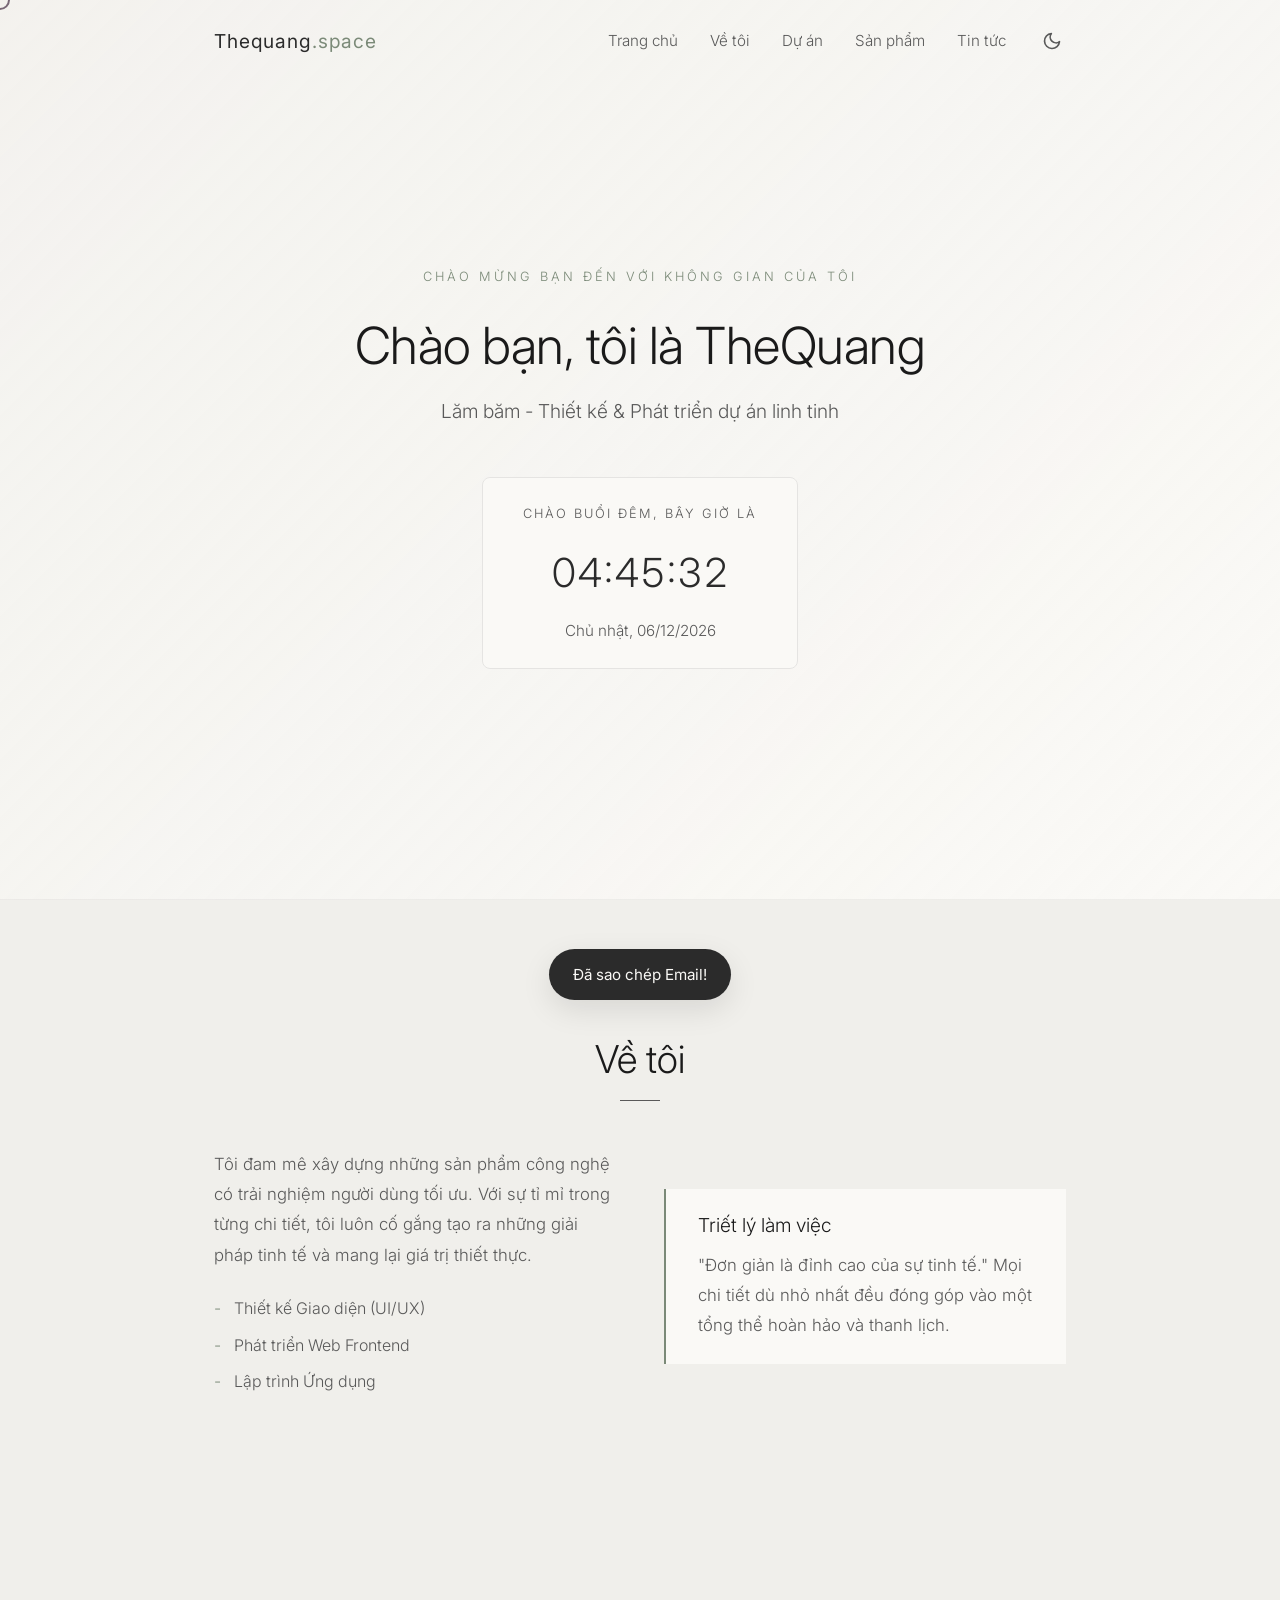
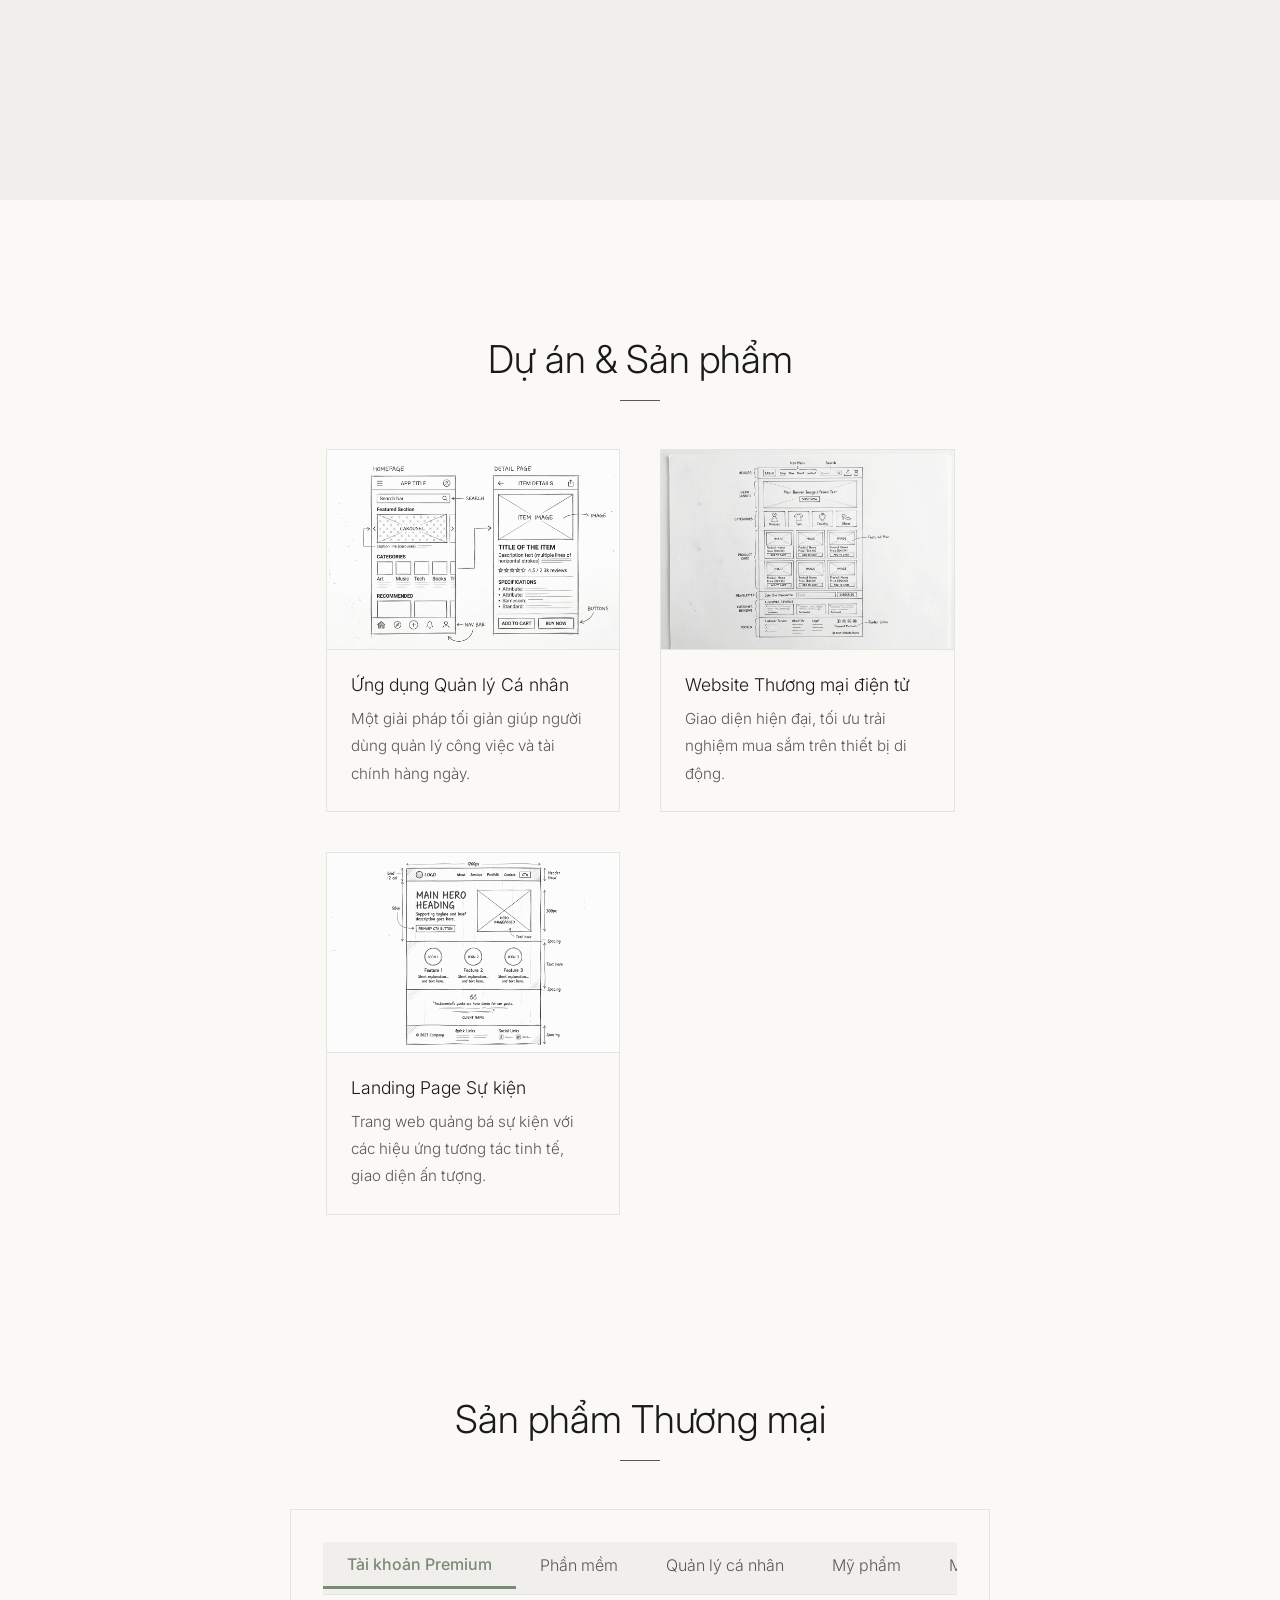
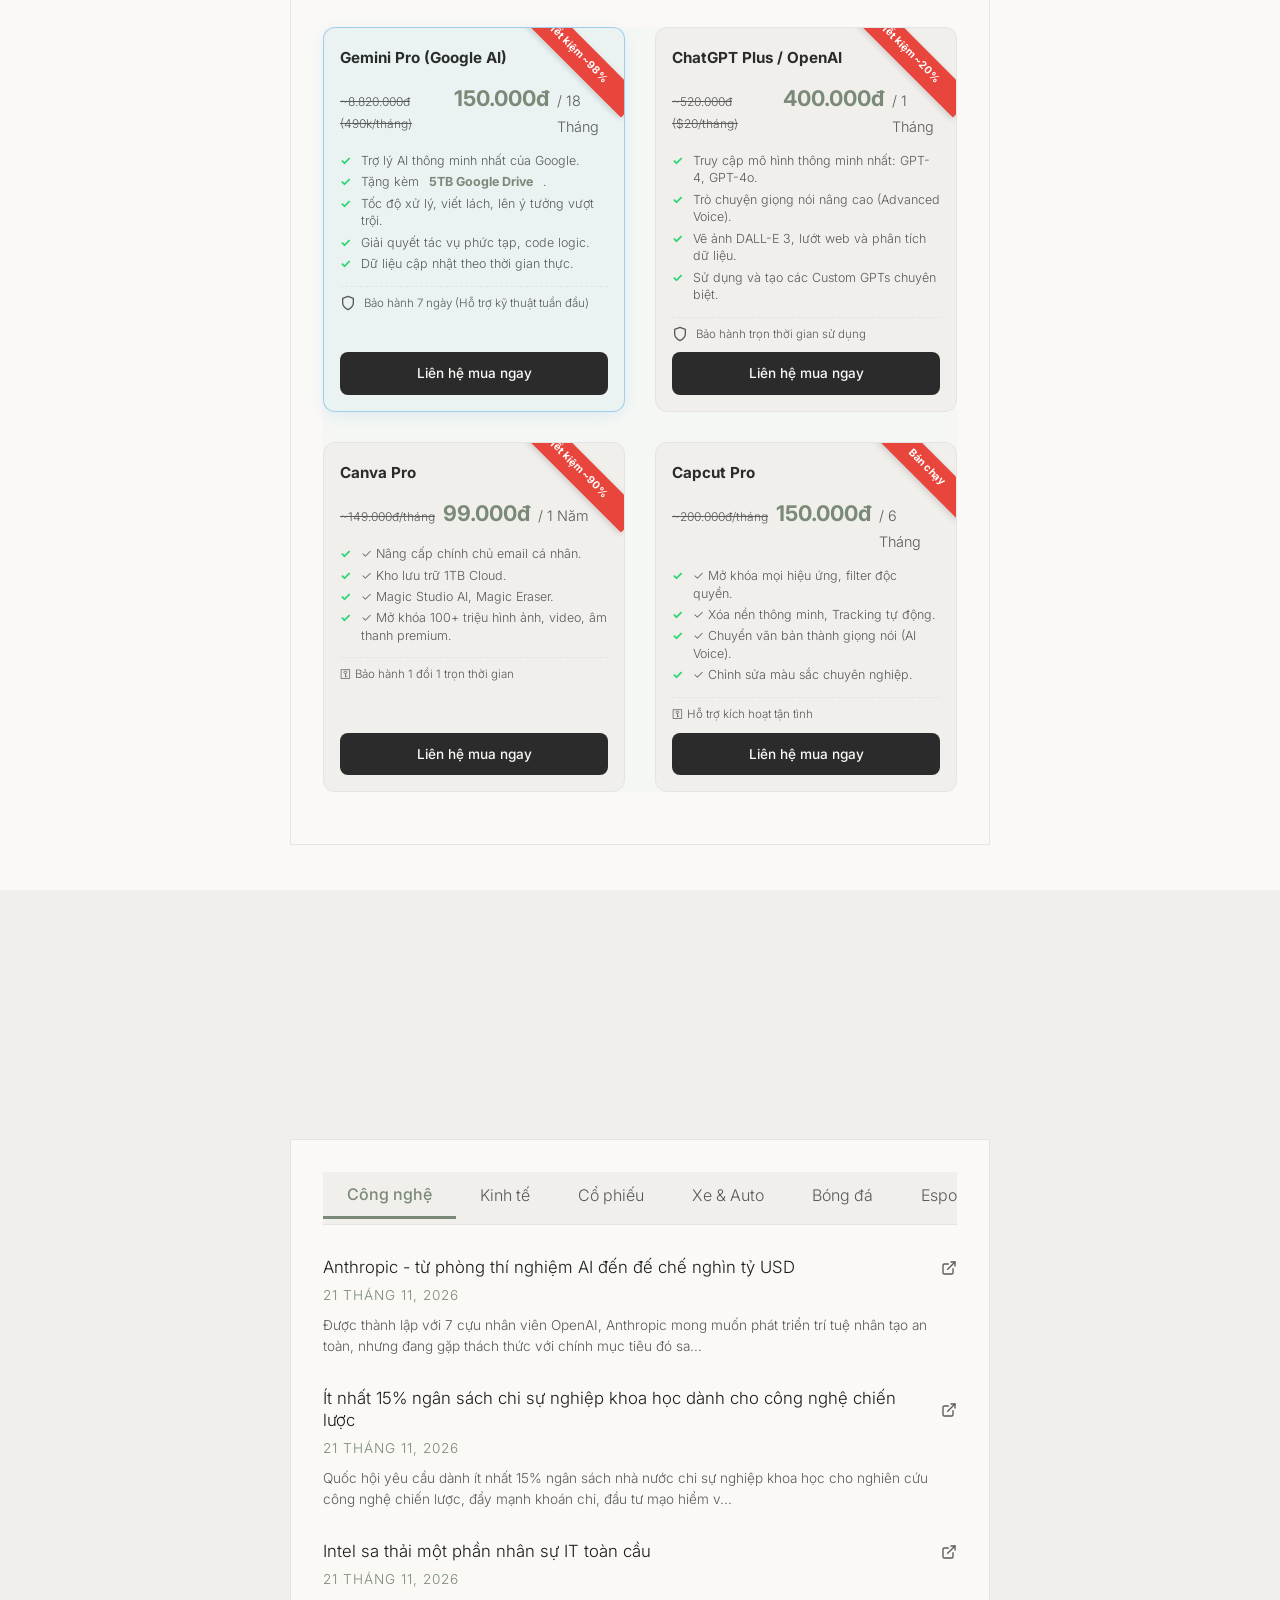
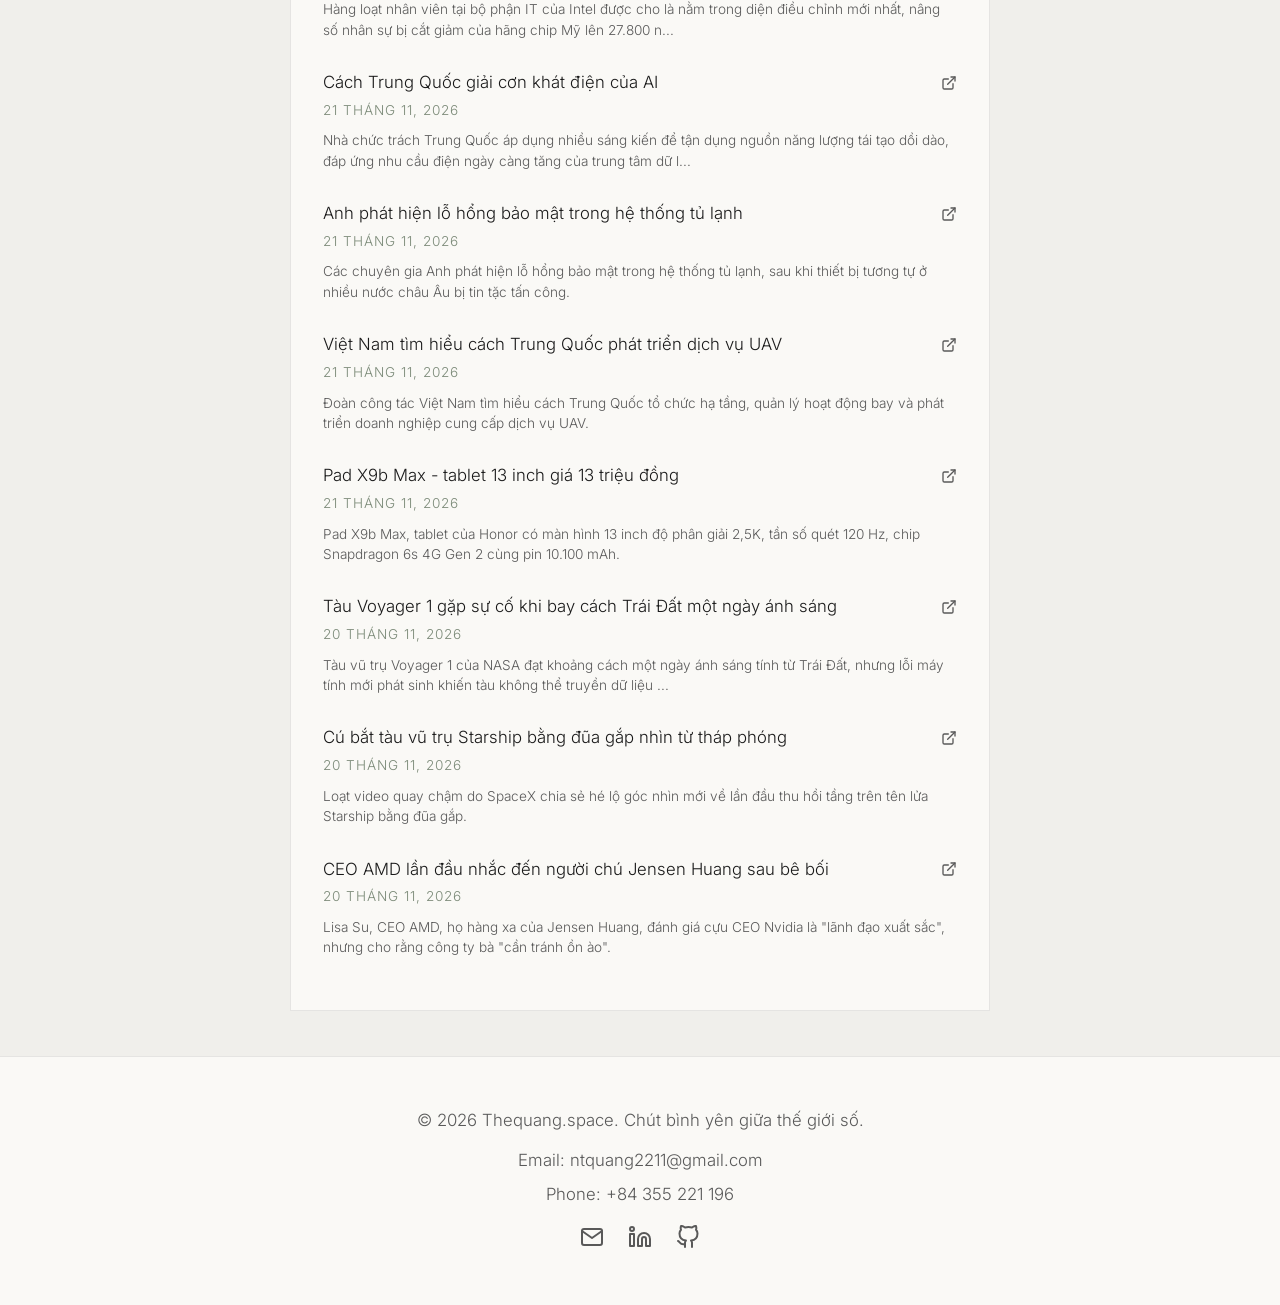
==== index.html @ 57354e15 "Auto-update daily news [2026-11-21]" ====
<!DOCTYPE html>
<html lang="vi" data-theme="light">
<head>
    <meta charset="UTF-8">
    <meta name="viewport" content="width=device-width, initial-scale=1.0">
    <title>Thequang.space - Personal Portfolio</title>
    <link rel="icon" href="./assets/favicon.jpg?v=4" type="image/jpeg">
    <!-- Thẻ Meta cho SEO & Chia sẻ Mạng Xã Hội -->
    <meta name="description" content="Khám phá góc nhỏ bình yên trên mạng của Thequang. Các dự án, bài báo và chia sẻ cá nhân.">
    <meta name="keywords" content="Thequang, Thequang space, portfolio, projects, news">

    <!-- OpenGraph SEO Tags -->
    <meta property="og:title" content="Thequang.space - Personal Portfolio">
    <meta property="og:description" content="Website cá nhân của Thequang - Nơi chia sẻ về bản thân, các dự án và sản phẩm tiện ích.">
    <meta property="og:image" content="https://thequang.space/assets/og-image.jpg">
    <meta property="og:url" content="https://thequang.space/">
    <meta property="og:type" content="website">
    <meta name="twitter:card" content="summary_large_image">
    <!-- Google Fonts -->
    <link rel="preconnect" href="https://fonts.googleapis.com">
    <link rel="preconnect" href="https://fonts.gstatic.com" crossorigin>
    <link href="https://fonts.googleapis.com/css2?family=Inter:wght@300;400&display=swap" rel="stylesheet">
    <!-- CSS -->
    <link rel="stylesheet" href="./style.css?v=27">
    
    <!-- STRICT VERTICAL MOBILE LAYOUT (Bypass Cache) -->
    <style id="strict-vertical-layout">
        /* SỬA LỖI BỊ CHE KHUẤT (CẮT ĐUÔI) NỘI DUNG TRÊN CẢ PC VÀ MOBILE */
        .projects-grid, .tabs-content, .products-section .tabs-content, .news-section .tabs-content, section, .news-container {
            max-height: none !important;
            height: auto !important;
            overflow: visible !important;
        }

        @media (max-width: 1024px) {
            /* 1. TUYỆT ĐỐI KHÔNG KÉO NGANG BẤT CỨ ĐÂU */
            html, body {
                overflow-x: hidden !important;
                width: 100% !important;
            }
            * {
                box-sizing: border-box !important;
                -webkit-overflow-scrolling: auto !important;
            }
            ::-webkit-scrollbar {
                display: none !important;
            }
            
            /* CÂN ĐỐI KHOẢNG MÀU (SECTION SLIDES) 
               Giảm padding khổng lồ của bản Desktop xuống mức vừa vặn cho điện thoại */
            section {
                padding: 40px 0 !important;
                height: auto !important;
                min-height: auto !important;
            }
            
            /* 2. HEADER: Xổ xuống, chữ không tràn hết dòng */
            .navbar {
                position: relative !important; 
                padding: 10px 15px !important;
                height: auto !important;
                background-color: var(--bg-color) !important;
            }
            .nav-content {
                display: flex !important;
                flex-direction: column !important;
                align-items: center !important;
                gap: 10px !important;
                width: 100% !important;
            }
            .theme-toggle-btn {
                position: absolute !important;
                top: 15px !important;
                right: 15px !important;
            }
            .nav-links {
                display: flex !important;
                flex-wrap: wrap !important;
                justify-content: center !important;
                gap: 8px !important;
                width: 100% !important;
                overflow-x: hidden !important;
            }
            .nav-links a {
                display: inline-block !important;
                padding: 4px 8px !important;
                font-size: 0.85rem !important;
                flex: 0 0 auto !important;
            }

            /* 3. HERO CONTENT: Ép chữ nhỏ lại để vừa 1 dòng, không xuống dòng */
            .hero-content {
                padding-top: 20px !important; 
            }
            .hero-content h1 {
                font-size: 1.5rem !important;
                line-height: 1.3 !important;
            }
            .hero-content .subtitle {
                font-size: 0.65rem !important; /* Rất nhỏ để vừa 1 dòng */
                white-space: nowrap !important; /* ÉP KHÔNG XUỐNG DÒNG */
                letter-spacing: 1px !important;
                margin-bottom: 5px !important;
            }
            .clock-time {
                font-size: 2rem !important;
            }

            /* 4. TABS NỘI DUNG: Tràn đều */
            .tabs-header-wrapper {
                overflow: hidden !important;
                border: none !important;
                margin-bottom: 15px !important;
            }
            .tabs-header {
                display: flex !important;
                flex-wrap: wrap !important;
                justify-content: space-between !important;
                gap: 5px !important;
                width: 100% !important;
                border-bottom: 1px solid var(--border-color) !important;
                padding-bottom: 10px !important;
                overflow-x: hidden !important;
            }
            .tab-btn {
                flex: 1 1 calc(33% - 10px) !important;
                white-space: normal !important;
                font-size: 0.8rem !important;
                padding: 8px 4px !important;
                text-align: center !important;
            }

            /* 5. NỘI DUNG SẢN PHẨM / DỰ ÁN: Cột dọc */
            .product-grid, .projects-grid, .about-grid {
                display: grid !important;
                grid-template-columns: 1fr !important;
                gap: 15px !important;
                overflow: hidden !important;
                width: 100% !important;
                padding: 0 !important;
            }
            .pricing-card, .project-card, .about-card {
                width: 100% !important;
                max-width: 100% !important;
                margin: 0 !important;
                padding: 20px 15px !important; /* Cân đối trên dưới trái phải */
                display: flex !important;
                flex-direction: column !important;
                align-items: center !important; /* Căn giữa mọi thứ trong card */
                text-align: center !important;
            }
            
            /* Ép hình ảnh sản phẩm nhỏ lại đáng kể */
            .pricing-card .product-image-container, .project-card .project-img {
                width: 50% !important; /* Thu hẹp chiều ngang của ảnh so với card */
                height: 120px !important; /* Chiều cao cố định nhỏ gọn */
                margin: 0 auto 15px auto !important; /* Căn giữa ảnh */
                border-radius: 8px !important;
            }
            
            .pricing-card h3, .project-card h3 {
                font-size: 1.05rem !important;
                margin-bottom: 8px !important;
            }
            .pricing-card p, .project-card p {
                font-size: 0.85rem !important;
                line-height: 1.4 !important;
                white-space: normal !important;
                overflow-wrap: break-word !important;
                text-align: center !important;
            }
            .modal-price {
                font-size: 1.15rem !important;
                margin: 8px 0 !important;
            }
            .pricing-card .btn {
                width: 100% !important; /* Nút kéo dài cho cân đối */
                max-width: 200px !important;
            }
            
            /* 6. THÔNG TIN NEWS CĂN CHỈNH GỌN GÀNG VÀ THU NHỎ */
            .news-container {
                overflow: hidden !important; 
                height: auto !important;
                max-height: none !important;
                padding: 0 !important;
            }
            .news-item {
                display: block !important;
                width: 100% !important;
                margin-bottom: 20px !important;
                border-bottom: 1px solid var(--border-color);
                padding-bottom: 15px !important;
            }
            .news-item h3 {
                font-size: 1rem !important;
                line-height: 1.3 !important;
                white-space: normal !important;
                display: block !important;
                margin-bottom: 8px !important;
            }
            .news-item p {
                font-size: 0.85rem !important;
                line-height: 1.4 !important;
                white-space: normal !important;
                overflow-wrap: break-word !important;
            }
            .news-date {
                font-size: 0.75rem !important;
                margin-bottom: 4px !important;
            }
            
            /* XÓA MỌI THANH CUỘN CỤC BỘ DỌC/NGANG TRONG NỘI DUNG */
            .tabs-content, .products-section .tabs-content, .news-section .tabs-content {
                max-height: none !important;
                overflow: visible !important;
                height: auto !important;
            }
        }
    </style>

    <!-- Google Analytics (Placeholder) -->
    <script async src="https://www.googletagmanager.com/gtag/js?id=G-YOUR-ID-HERE"></script>
    <script>
      window.dataLayer = window.dataLayer || [];
      function gtag(){dataLayer.push(arguments);}
      gtag('js', new Date());
      gtag('config', 'G-YOUR-ID-HERE');
    </script>
</head>
<body>
    <!-- Custom Cursor -->
    <div class="custom-cursor" id="custom-cursor"></div>
    
    <!-- Scroll Progress Bar -->
    <div class="scroll-progress-bar" id="scroll-progress"></div>

    <header class="navbar" id="navbar">
        <div class="container nav-content">
            <a href="#" class="logo">Thequang<span class="logo-dot">.space</span></a>
            <nav class="nav-links">
                <a href="#hero">Trang chủ</a>
                <a href="#about">Về tôi</a>
                <a href="#projects">Dự án</a>
                <a href="#products">Sản phẩm</a>
                <a href="#news">Tin tức</a>
                <button id="theme-toggle" class="theme-toggle-btn" aria-label="Đổi giao diện">
                    <svg class="sun-icon" xmlns="http://www.w3.org/2000/svg" width="20" height="20" viewBox="0 0 24 24" fill="none" stroke="currentColor" stroke-width="2" stroke-linecap="round" stroke-linejoin="round"><circle cx="12" cy="12" r="5"></circle><line x1="12" y1="1" x2="12" y2="3"></line><line x1="12" y1="21" x2="12" y2="23"></line><line x1="4.22" y1="4.22" x2="5.64" y2="5.64"></line><line x1="18.36" y1="18.36" x2="19.78" y2="19.78"></line><line x1="1" y1="12" x2="3" y2="12"></line><line x1="21" y1="12" x2="23" y2="12"></line><line x1="4.22" y1="19.78" x2="5.64" y2="18.36"></line><line x1="18.36" y1="5.64" x2="19.78" y2="4.22"></line></svg>
                    <svg class="moon-icon" xmlns="http://www.w3.org/2000/svg" width="20" height="20" viewBox="0 0 24 24" fill="none" stroke="currentColor" stroke-width="2" stroke-linecap="round" stroke-linejoin="round"><path d="M21 12.79A9 9 0 1 1 11.21 3 7 7 0 0 0 21 12.79z"></path></svg>
                </button>
            </nav>
        </div>
    </header>

    <main>
        <!-- Hero Section -->
        <section id="hero" class="hero-section">
            <div class="container hero-content">
                <p class="eyebrow fade-in-up">Chào mừng bạn đến với không gian của tôi</p>
                <h1 class="fade-in-up delay-1">Chào bạn, tôi là TheQuang</h1>
                <p class="subtitle fade-in-up delay-2">Lăm băm - Thiết kế & Phát triển dự án linh tinh</p>
                
                <div class="clock-card fade-in-up delay-3" id="parallax-clock">
                    <p class="clock-label">Bây giờ là</p>
                    <div id="live-clock" class="clock-time">--:--:--</div>
                    <p id="live-date" class="clock-date">Đang tải ngày...</p>
                </div>
            </div>
        </section>

        <!-- About Section -->
        <section id="about" class="about-section">
            <div class="container">
                <h2 class="section-title fade-in-up">Về tôi</h2>
                <div class="about-grid">
                    <div class="about-text fade-in-up delay-1">
                        <p>Tôi đam mê xây dựng những sản phẩm công nghệ có trải nghiệm người dùng tối ưu. Với sự tỉ mỉ trong từng chi tiết, tôi luôn cố gắng tạo ra những giải pháp tinh tế và mang lại giá trị thiết thực.</p>
                        <ul class="skills-list">
                            <li>Thiết kế Giao diện (UI/UX)</li>
                            <li>Phát triển Web Frontend</li>
                            <li>Lập trình Ứng dụng</li>
                        </ul>
                    </div>
                    <div class="about-card fade-in-up delay-2">
                        <div class="card-simple">
                            <h3>Triết lý làm việc</h3>
                            <p>"Đơn giản là đỉnh cao của sự tinh tế." Mọi chi tiết dù nhỏ nhất đều đóng góp vào một tổng thể hoàn hảo và thanh lịch.</p>
                        </div>
                    </div>
                </div>
            </div>
        </section>

        <!-- Projects Section -->
        <section id="projects" class="projects-section">
            <div class="container">
                <h2 class="section-title fade-in-up">Dự án & Sản phẩm</h2>
                <div class="projects-grid">
                    <!-- Project 1 -->
                    <div class="project-card fade-in-up delay-1" onclick="window.location.href='/404.html'" style="cursor: pointer;" title="Đang cập nhật...">
                        <div class="project-img">
                            <img src="./assets/project-1.jpg" alt="Dự án 1" loading="lazy">
                        </div>
                        <div class="project-info">
                            <h3>Ứng dụng Quản lý Cá nhân</h3>
                            <p>Một giải pháp tối giản giúp người dùng quản lý công việc và tài chính hàng ngày.</p>
                        </div>
                    </div>
                    <!-- Project 2 -->
                    <div class="project-card fade-in-up delay-2" onclick="window.location.href='/404.html'" style="cursor: pointer;" title="Đang cập nhật...">
                        <div class="project-img">
                            <img src="./assets/project-2.jpg" alt="Dự án 2" loading="lazy">
                        </div>
                        <div class="project-info">
                            <h3>Website Thương mại điện tử</h3>
                            <p>Giao diện hiện đại, tối ưu trải nghiệm mua sắm trên thiết bị di động.</p>
                        </div>
                    </div>
                    <!-- Project 3 -->
                    <div class="project-card fade-in-up delay-3" onclick="window.location.href='/404.html'" style="cursor: pointer;" title="Đang cập nhật...">
                        <div class="project-img">
                            <img src="./assets/project-3.jpg" alt="Dự án 3" loading="lazy">
                        </div>
                        <div class="project-info">
                            <h3>Landing Page Sự kiện</h3>
                            <p>Trang web quảng bá sự kiện với các hiệu ứng tương tác tinh tế, giao diện ấn tượng.</p>
                        </div>
                    </div>
                </div>
            </div>
        </section>

        
                        <!-- Products Section -->
        <section id="products" class="products-section">
            <div class="container">
                <h2 class="section-title fade-in-up">Sản phẩm Thương mại</h2>
                <div class="tabs-container fade-in-up delay-1">
                    <div class="tabs-header-wrapper">
                        <div class="tabs-header">
                            <button class="tab-btn active" data-tab="product-premium">Tài khoản Premium</button>
                            <button class="tab-btn" data-tab="product-soft">Phần mềm</button>
                            <button class="tab-btn" data-tab="product-personal">Quản lý cá nhân</button>
                            <button class="tab-btn" data-tab="product-cosmetics">Mỹ phẩm</button>
                            <button class="tab-btn" data-tab="product-media">Media</button>
                            <button class="tab-btn" data-tab="product-tech">Công nghệ</button>
                        </div>
                    </div>
                    
                    <div class="tabs-content">
                        <!-- Category: Tài khoản Premium -->
                        <div id="product-premium" class="tab-pane active">
                            <div class="product-grid">
                                <!-- Gemini Pro -->
                                <div class="pricing-card" style="background-color: rgba(52, 152, 219, 0.05); border: 1px solid rgba(52, 152, 219, 0.4); box-shadow: 0 4px 15px rgba(52, 152, 219, 0.1); position: relative;">
                                    <div class="pricing-badge">Tiết kiệm ~98%</div>
                                    <h4>Gemini Pro (Google AI)</h4>
                                    <div class="price-section">
                                        <span class="old-price">~8.820.000đ (490k/tháng)</span>
                                        <span class="new-price">150.000đ</span>
                                        <span class="duration">/ 18 Tháng</span>
                                    </div>
                                    <ul class="features-list">
                                        <li>Trợ lý AI thông minh nhất của Google.</li>
                                        <li>Tặng kèm <strong style="color:var(--accent-color);">5TB Google Drive</strong>.</li>
                                        <li>Tốc độ xử lý, viết lách, lên ý tưởng vượt trội.</li>
                                        <li>Giải quyết tác vụ phức tạp, code logic.</li>
                                        <li>Dữ liệu cập nhật theo thời gian thực.</li>
                                    </ul>
                                    <div class="warranty-status">
                                        <svg xmlns="http://www.w3.org/2000/svg" width="16" height="16" viewBox="0 0 24 24" fill="none" stroke="currentColor" stroke-width="2" stroke-linecap="round" stroke-linejoin="round"><path d="M12 22s8-4 8-10V5l-8-3-8 3v7c0 6 8 10 8 10z"></path></svg>
                                        Bảo hành 7 ngày (Hỗ trợ kỹ thuật tuần đầu)
                                    </div>
                                    <a href="#modal-gemini" class="buy-btn open-modal-btn">Liên hệ mua ngay</a>
                                </div>

                                <!-- ChatGPT Plus -->
                                <div class="pricing-card">
                                    <div class="pricing-badge">Tiết kiệm ~20%</div>
                                    <h4>ChatGPT Plus / OpenAI</h4>
                                    <div class="price-section">
                                        <span class="old-price">~520.000đ ($20/tháng)</span>
                                        <span class="new-price">400.000đ</span>
                                        <span class="duration">/ 1 Tháng</span>
                                    </div>
                                    <ul class="features-list">
                                        <li>Truy cập mô hình thông minh nhất: GPT-4, GPT-4o.</li>
                                        <li>Trò chuyện giọng nói nâng cao (Advanced Voice).</li>
                                        <li>Vẽ ảnh DALL-E 3, lướt web và phân tích dữ liệu.</li>
                                        <li>Sử dụng và tạo các Custom GPTs chuyên biệt.</li>
                                    </ul>
                                    <div class="warranty-status">
                                        <svg xmlns="http://www.w3.org/2000/svg" width="16" height="16" viewBox="0 0 24 24" fill="none" stroke="currentColor" stroke-width="2" stroke-linecap="round" stroke-linejoin="round"><path d="M12 22s8-4 8-10V5l-8-3-8 3v7c0 6 8 10 8 10z"></path></svg>
                                        Bảo hành trọn thời gian sử dụng
                                    </div>
                                    <a href="#modal-chatgpt" class="buy-btn open-modal-btn">Liên hệ mua ngay</a>
                                </div>

                                <!-- Canva Pro -->
                                <div class="pricing-card">
                                    <div class="pricing-badge">Tiết kiệm ~90%</div>
                                    <h4>Canva Pro</h4>
                                    <div class="price-section">
                                        <span class="old-price">~149.000đ/tháng</span>
                                        <span class="new-price">99.000đ</span>
                                        <span class="duration">/ 1 Năm</span>
                                    </div>
                                    <ul class="features-list">
                                        <li>&#10003; Nâng cấp chính chủ email cá nhân.</li>
                                        <li>&#10003; Kho lưu trữ 1TB Cloud.</li>
                                        <li>&#10003; Magic Studio AI, Magic Eraser.</li>
                                        <li>&#10003; Mở khóa 100+ triệu hình ảnh, video, âm thanh premium.</li>
                                    </ul>
                                    <div class="warranty-status">&#9919; Bảo hành 1 đổi 1 trọn thời gian</div>
                                    <a href="#modal-canva" class="buy-btn open-modal-btn">Liên hệ mua ngay</a>
                                </div>
                                
                                <!-- Capcut Pro -->
                                <div class="pricing-card">
                                    <div class="pricing-badge">Bán chạy</div>
                                    <h4>Capcut Pro</h4>
                                    <div class="price-section">
                                        <span class="old-price">~200.000đ/tháng</span>
                                        <span class="new-price">150.000đ</span>
                                        <span class="duration">/ 6 Tháng</span>
                                    </div>
                                    <ul class="features-list">
                                        <li>&#10003; Mở khóa mọi hiệu ứng, filter độc quyền.</li>
                                        <li>&#10003; Xóa nền thông minh, Tracking tự động.</li>
                                        <li>&#10003; Chuyển văn bản thành giọng nói (AI Voice).</li>
                                        <li>&#10003; Chỉnh sửa màu sắc chuyên nghiệp.</li>
                                    </ul>
                                    <div class="warranty-status">&#9919; Hỗ trợ kích hoạt tận tình</div>
                                    <a href="#modal-capcut" class="buy-btn open-modal-btn">Liên hệ mua ngay</a>
                                </div>
                            </div>
                        </div>

                        <!-- Category: Phần mềm -->
                        <div id="product-soft" class="tab-pane">
                            <div class="product-grid">
                                <div class="pricing-card">
                                    <div class="product-image-container" style="width:100%; height:200px; overflow:hidden; border-radius:8px; margin-bottom:15px; border: 1px solid var(--border-color);">
                                        <img src="./assets/office-translator.png" style="width:100%; height:100%; object-fit:cover;" alt="Office Translator Pro">
                                    </div>
                                    <h4>Office Translator Pro</h4>
                                    <div class="price-section">
                                        <span class="new-price">100.000đ</span>
                                        <span class="duration">/ Bản quyền</span>
                                    </div>
                                    <ul class="features-list">
                                        <li>&#10003; Hỗ trợ dịch xuất file 5 thứ tiếng nhanh chóng.</li>
                                        <li>&#10003; Giữ nguyên định dạng, format gốc 100%.</li>
                                        <li>&#10003; Hỗ trợ toàn bộ định dạng Office 365 (.docx, .xlsx, .pptx).</li>
                                    </ul>
                                    <a href="#modal-translator" class="buy-btn open-modal-btn">Liên hệ mua ngay</a>
                                </div>
                                <div class="pricing-card">
                                    <div class="product-image-container" style="width:100%; height:200px; overflow:hidden; border-radius:8px; margin-bottom:15px; border: 1px solid var(--border-color);">
                                        <img src="./assets/document-quick-access.png" style="width:100%; height:100%; object-fit:cover;" alt="Document Quick Access">
                                    </div>
                                    <h4>Document Quick Access</h4>
                                    <div class="price-section">
                                        <span class="new-price">50.000đ</span>
                                        <span class="duration">/ Bản quyền</span>
                                    </div>
                                    <ul class="features-list">
                                        <li>&#10003; Thích hợp với người làm dữ liệu lớn, quản lý big data.</li>
                                        <li>&#10003; Kiểm soát tiến độ công việc update hàng ngày.</li>
                                        <li>&#10003; Hỗ trợ đầy đủ trên server local, drive, cloud.</li>
                                    </ul>
                                    <a href="#modal-doc-access" class="buy-btn open-modal-btn">Liên hệ mua ngay</a>
                                </div>
                            </div>
                        </div>

                        <!-- Category: Quản lý cá nhân -->
                        <div id="product-personal" class="tab-pane">
                            <div class="product-grid">
                                <!-- Doanh Thu Template -->
                                <div class="pricing-card">
                                    <div class="product-image-container" style="width:100%; height:200px; overflow:hidden; border-radius:8px; margin-bottom:15px; border: 1px solid var(--border-color);">
                                        <img src="./assets/template-doanh-thu-img.png" style="width:100%; height:100%; object-fit:cover;" alt="Dashboard Doanh Thu">
                                    </div>
                                    <h3>Dashboard Doanh Thu</h3>
                                    <p style="font-size: 0.9rem; color: var(--text-muted); margin-bottom: 10px;">Template Excel quản lý doanh thu chuyên nghiệp. Thống kê, biểu đồ trực quan, dễ dàng theo dõi dòng tiền.</p>
                                    <p class="modal-price">Miễn phí</p>
                                    <a href="#modal-free-download" data-file="./assets/template-doanh-thu.xlsx" class="btn open-modal-btn open-free-download-btn" style="margin-top:auto; text-align:center;">Tải xuống <span style="color:#ff4757; font-weight:bold; text-transform:uppercase;">Free</span></a>
                                </div>
                                
                                <!-- Ngân sách Template -->
                                <div class="pricing-card">
                                    <div class="product-image-container" style="width:100%; height:200px; overflow:hidden; border-radius:8px; margin-bottom:15px; border: 1px solid var(--border-color);">
                                        <img src="./assets/template-ngan-sach-img.png" style="width:100%; height:100%; object-fit:cover;" alt="Dashboard Ngân sách">
                                    </div>
                                    <h3>Dashboard Ngân Sách</h3>
                                    <p style="font-size: 0.9rem; color: var(--text-muted); margin-bottom: 10px;">Bảng tính quản lý ngân sách hàng tháng. Phân bổ hợp lý, lên kế hoạch tài chính cá nhân hoàn hảo.</p>
                                    <p class="modal-price">Miễn phí</p>
                                    <a href="#modal-free-download" data-file="./assets/template-ngan-sach.xlsx" class="btn open-modal-btn open-free-download-btn" style="margin-top:auto; text-align:center;">Tải xuống <span style="color:#ff4757; font-weight:bold; text-transform:uppercase;">Free</span></a>
                                </div>
                                
                                <!-- Chi tiêu Template -->
                                <div class="pricing-card">
                                    <div class="product-image-container" style="width:100%; height:200px; overflow:hidden; border-radius:8px; margin-bottom:15px; border: 1px solid var(--border-color);">
                                        <img src="./assets/template-chi-tieu-img.png" style="width:100%; height:100%; object-fit:cover;" alt="Dashboard Chi Tiêu">
                                    </div>
                                    <h3>Dashboard Chi Tiêu</h3>
                                    <p style="font-size: 0.9rem; color: var(--text-muted); margin-bottom: 10px;">Hệ thống ghi chép và phân tích chi tiêu chi tiết. Kiểm soát thất thoát tài chính hiệu quả.</p>
                                    <p class="modal-price">Miễn phí</p>
                                    <a href="#modal-free-download" data-file="./assets/template-chi-tieu.xlsx" class="btn open-modal-btn open-free-download-btn" style="margin-top:auto; text-align:center;">Tải xuống <span style="color:#ff4757; font-weight:bold; text-transform:uppercase;">Free</span></a>
                                </div>
                            </div>

                        </div>

                        <!-- Category: Mỹ phẩm -->
                        <div id="product-cosmetics" class="tab-pane">
                            <div class="product-grid">
                                <!-- L'Oreal Micellar Water -->
                                <div class="pricing-card">
                                    <div class="product-image-container" style="width:100%; height:250px; overflow:hidden; border-radius:8px; margin-bottom:15px; border: 1px solid var(--border-color); background: #fff;">
                                        <img src="./assets/loreal-micellar.jpg" style="width:100%; height:100%; object-fit:cover;" alt="L'Oréal Micellar Water">
                                    </div>
                                    <h3>Nước tẩy trang L'Oréal</h3>
                                    <p style="font-size: 0.9rem; color: var(--text-muted); margin-bottom: 10px;">Xanh biển nhạt, đậm, hồng, tím, xám. Phù hợp cho mọi loại da (da mụn, nhạy cảm, da khô, da dầu).</p>
                                    <p class="modal-price">Nhận Order</p>
                                    <a href="https://zalo.me/849355221196" target="_blank" class="btn" style="margin-top:auto; text-align:center;">Liên hệ Zalo đặt hàng</a>
                                </div>

                                <!-- L'Oreal Cleanser -->
                                <div class="pricing-card">
                                    <div class="product-image-container" style="width:100%; height:250px; overflow:hidden; border-radius:8px; margin-bottom:15px; border: 1px solid var(--border-color); background: #fff;">
                                        <img src="./assets/loreal-cleanser.jpg" style="width:100%; height:100%; object-fit:cover;" alt="L'Oréal Sữa Rửa Mặt">
                                    </div>
                                    <h3>Sữa rửa mặt L'Oréal</h3>
                                    <p style="font-size: 0.9rem; color: var(--text-muted); margin-bottom: 10px;">Loại màu hồng dành cho da dầu, hỗn hợp thiên dầu. Dưỡng sáng, giảm thâm mụn, thu nhỏ lỗ chân lông.</p>
                                    <p class="modal-price">Nhận Order</p>
                                    <a href="https://zalo.me/849355221196" target="_blank" class="btn" style="margin-top:auto; text-align:center;">Liên hệ Zalo đặt hàng</a>
                                </div>

                                <!-- L'Oreal Face Cream -->
                                <div class="pricing-card">
                                    <div class="product-image-container" style="width:100%; height:250px; overflow:hidden; border-radius:8px; margin-bottom:15px; border: 1px solid var(--border-color); background: #fff;">
                                        <img src="./assets/loreal-cream.jpg" style="width:100%; height:100%; object-fit:cover;" alt="L'Oréal Face Cream">
                                    </div>
                                    <h3>Kem dưỡng L'Oréal</h3>
                                    <p style="font-size: 0.9rem; color: var(--text-muted); margin-bottom: 10px;">Dòng Matte Luminizing Cream & Glowing Cream Day. Dưỡng sáng, chống nắng, ngăn thâm nám, glow mướt.</p>
                                    <p class="modal-price">Nhận Order</p>
                                    <a href="https://zalo.me/849355221196" target="_blank" class="btn" style="margin-top:auto; text-align:center;">Liên hệ Zalo đặt hàng</a>
                                </div>

                                <!-- L'Oreal Sunscreen -->
                                <div class="pricing-card">
                                    <div class="product-image-container" style="width:100%; height:250px; overflow:hidden; border-radius:8px; margin-bottom:15px; border: 1px solid var(--border-color); background: #fff;">
                                        <img src="./assets/loreal-sunscreen.jpg" style="width:100%; height:100%; object-fit:cover;" alt="L'Oréal UV Defender">
                                    </div>
                                    <h3>Kem chống nắng L'Oréal</h3>
                                    <p style="font-size: 0.9rem; color: var(--text-muted); margin-bottom: 10px;">Các dòng Fresh Matte, Invisible Resist, Invisible Fluid, Aquafusion. Mỏng nhẹ, kiềm dầu, không vón cục.</p>
                                    <p class="modal-price">Nhận Order</p>
                                    <a href="https://zalo.me/849355221196" target="_blank" class="btn" style="margin-top:auto; text-align:center;">Liên hệ Zalo đặt hàng</a>
                                </div>

                                <!-- L'Oreal Lipstick -->
                                <div class="pricing-card">
                                    <div class="product-image-container" style="width:100%; height:250px; overflow:hidden; border-radius:8px; margin-bottom:15px; border: 1px solid var(--border-color); background: #fff;">
                                        <img src="./assets/loreal-lipstick.jpg" style="width:100%; height:100%; object-fit:cover;" alt="L'Oréal Son Môi">
                                    </div>
                                    <h3>Son L'Oréal</h3>
                                    <p style="font-size: 0.9rem; color: var(--text-muted); margin-bottom: 10px;">Đa dạng màu hot: 215 (Drunk In Rose), 601 (Worth It), 635 (Worth It Medium), 600 (Le Nu Rose)...</p>
                                    <p class="modal-price">Nhận Order</p>
                                    <a href="https://zalo.me/849355221196" target="_blank" class="btn" style="margin-top:auto; text-align:center;">Liên hệ Zalo đặt hàng</a>
                                </div>
                            </div>

                        </div>

                        <!-- Category: Media -->
                        <div id="product-media" class="tab-pane">
                            <div class="product-grid">
                                <a href="https://zalo.me/849355221196" target="_blank" class="product-card">
                                    <h4>Dịch vụ Dựng Video</h4>
                                    <p>Chỉnh sửa, cắt ghép video chuyên nghiệp (Vlog, Shorts, TikTok, Doanh nghiệp).</p>
                                    <span class="status-tag">Liên hệ báo giá</span>
                                </a>
                                <a href="https://zalo.me/849355221196" target="_blank" class="product-card">
                                    <h4>Chỉnh sửa Hình ảnh</h4>
                                    <p>Retouch ảnh chân dung, ảnh sản phẩm thương mại sắc nét.</p>
                                    <span class="status-tag">Liên hệ báo giá</span>
                                </a>
                            </div>
                        </div>

                        <!-- Category: Công nghệ -->
                        <div id="product-tech" class="tab-pane">
                            <div class="product-grid">
                                <a href="https://zalo.me/849355221196" target="_blank" class="product-card">
                                    <h4>Website Cá Nhân</h4>
                                    <p>Gói thiết kế website Portfolio tối giản và tinh tế.</p>
                                    <span class="status-tag">Đang nhận đặt hàng</span>
                                </a>
                                <a href="https://zalo.me/849355221196" target="_blank" class="product-card">
                                    <h4>Hệ thống Landing Page</h4>
                                    <p>Tối ưu tỷ lệ chuyển đổi cho sản phẩm và chiến dịch.</p>
                                    <span class="status-tag">Đang nhận đặt hàng</span>
                                </a>
                                <a href="/404.html" class="product-card">
                                    <h4>Cảm biến & Công tắc thông minh</h4>
                                    <p>Tự động hóa ánh sáng theo ngữ cảnh.</p>
                                    <span class="status-tag">Chờ update</span>
                                </a>
                                <a href="/404.html" class="product-card">
                                    <h4>Rèm tự động</h4>
                                    <p>Điều khiển từ xa qua smartphone.</p>
                                    <span class="status-tag">Chờ update</span>
                                </a>
                            </div>
                        </div>
                        </div>

                    </div>
                </div>
            </div>
        </section>

        <!-- News Section (Tabs) -->
        <section id="news" class="news-section">
            <div class="container">
                <h2 class="section-title fade-in-up">Tiêu điểm trong tuần</h2>
                <div class="tabs-container fade-in-up delay-1">
                    <div class="tabs-header-wrapper">
                        <div class="tabs-header">
                            <button class="tab-btn active" data-tab="tech-news">Công nghệ</button>
                            <button class="tab-btn" data-tab="economy-news">Kinh tế</button>
                            <button class="tab-btn" data-tab="stock-news">Cổ phiếu</button>
                            <button class="tab-btn" data-tab="auto-news">Xe & Auto</button>
                            <button class="tab-btn" data-tab="football-news">Bóng đá</button>
                            <button class="tab-btn" data-tab="esports-news">Esports</button>
                        </div>
                    </div>
                    
                    <div class="tabs-content">
                        <!-- tech-news Tab -->
                        <div id="tech-news" class="tab-pane active">
                            <div class="news-container">
                                <article class="news-item">
                                    <h3>Anthropic - từ phòng thí nghiệm AI đến đế chế nghìn tỷ USD <a href="https://vnexpress.net/anthropic-tu-phong-thi-nghiem-ai-den-de-che-nghin-ty-usd-5147177.html" target="_blank" class="source-icon" title="Đến trang nguồn"><svg xmlns="http://www.w3.org/2000/svg" width="16" height="16" viewBox="0 0 24 24" fill="none" stroke="currentColor" stroke-width="2" stroke-linecap="round" stroke-linejoin="round"><path d="M18 13v6a2 2 0 0 1-2 2H5a2 2 0 0 1-2-2V8a2 2 0 0 1 2-2h6"></path><polyline points="15 3 21 3 21 9"></polyline><line x1="10" y1="14" x2="21" y2="3"></line></svg></a></h3>
                                    <span class="news-date">21 Tháng 11, 2026</span>
                                    <p>Được thành lập với 7 cựu nhân viên OpenAI, Anthropic mong muốn phát triển trí tuệ nhân tạo an toàn, nhưng đang gặp thách thức với chính mục tiêu đó sa...</p>
                                </article>
                                <article class="news-item">
                                    <h3>Ít nhất 15% ngân sách chi sự nghiệp khoa học dành cho công nghệ chiến lược <a href="https://vnexpress.net/it-nhat-15-ngan-sach-chi-su-nghiep-khoa-hoc-danh-cho-cong-nghe-chien-luoc-5147349.html" target="_blank" class="source-icon" title="Đến trang nguồn"><svg xmlns="http://www.w3.org/2000/svg" width="16" height="16" viewBox="0 0 24 24" fill="none" stroke="currentColor" stroke-width="2" stroke-linecap="round" stroke-linejoin="round"><path d="M18 13v6a2 2 0 0 1-2 2H5a2 2 0 0 1-2-2V8a2 2 0 0 1 2-2h6"></path><polyline points="15 3 21 3 21 9"></polyline><line x1="10" y1="14" x2="21" y2="3"></line></svg></a></h3>
                                    <span class="news-date">21 Tháng 11, 2026</span>
                                    <p>Quốc hội yêu cầu dành ít nhất 15% ngân sách nhà nước chi sự nghiệp khoa học cho nghiên cứu công nghệ chiến lược, đẩy mạnh khoán chi, đầu tư mạo hiểm v...</p>
                                </article>
                                <article class="news-item">
                                    <h3>Intel sa thải một phần nhân sự IT toàn cầu <a href="https://vnexpress.net/intel-sa-thai-mot-phan-nhan-su-it-toan-cau-5147238.html" target="_blank" class="source-icon" title="Đến trang nguồn"><svg xmlns="http://www.w3.org/2000/svg" width="16" height="16" viewBox="0 0 24 24" fill="none" stroke="currentColor" stroke-width="2" stroke-linecap="round" stroke-linejoin="round"><path d="M18 13v6a2 2 0 0 1-2 2H5a2 2 0 0 1-2-2V8a2 2 0 0 1 2-2h6"></path><polyline points="15 3 21 3 21 9"></polyline><line x1="10" y1="14" x2="21" y2="3"></line></svg></a></h3>
                                    <span class="news-date">21 Tháng 11, 2026</span>
                                    <p>Hàng loạt nhân viên tại bộ phận IT của Intel được cho là nằm trong diện điều chỉnh mới nhất, nâng số nhân sự bị cắt giảm của hãng chip Mỹ lên 27.800 n...</p>
                                </article>
                                <article class="news-item">
                                    <h3>Cách Trung Quốc giải cơn khát điện của AI <a href="https://vnexpress.net/cach-trung-quoc-giai-con-khat-dien-cua-ai-5146713.html" target="_blank" class="source-icon" title="Đến trang nguồn"><svg xmlns="http://www.w3.org/2000/svg" width="16" height="16" viewBox="0 0 24 24" fill="none" stroke="currentColor" stroke-width="2" stroke-linecap="round" stroke-linejoin="round"><path d="M18 13v6a2 2 0 0 1-2 2H5a2 2 0 0 1-2-2V8a2 2 0 0 1 2-2h6"></path><polyline points="15 3 21 3 21 9"></polyline><line x1="10" y1="14" x2="21" y2="3"></line></svg></a></h3>
                                    <span class="news-date">21 Tháng 11, 2026</span>
                                    <p>Nhà chức trách Trung Quốc áp dụng nhiều sáng kiến để tận dụng nguồn năng lượng tái tạo dồi dào, đáp ứng nhu cầu điện ngày càng tăng của trung tâm dữ l...</p>
                                </article>
                                <article class="news-item">
                                    <h3>Anh phát hiện lỗ hổng bảo mật trong hệ thống tủ lạnh <a href="https://vnexpress.net/anh-phat-hien-lo-hong-bao-mat-trong-he-thong-tu-lanh-5147268.html" target="_blank" class="source-icon" title="Đến trang nguồn"><svg xmlns="http://www.w3.org/2000/svg" width="16" height="16" viewBox="0 0 24 24" fill="none" stroke="currentColor" stroke-width="2" stroke-linecap="round" stroke-linejoin="round"><path d="M18 13v6a2 2 0 0 1-2 2H5a2 2 0 0 1-2-2V8a2 2 0 0 1 2-2h6"></path><polyline points="15 3 21 3 21 9"></polyline><line x1="10" y1="14" x2="21" y2="3"></line></svg></a></h3>
                                    <span class="news-date">21 Tháng 11, 2026</span>
                                    <p>Các chuyên gia Anh phát hiện lỗ hổng bảo mật trong hệ thống tủ lạnh, sau khi thiết bị tương tự ở nhiều nước châu Âu bị tin tặc tấn công.</p>
                                </article>
                                <article class="news-item">
                                    <h3>Việt Nam tìm hiểu cách Trung Quốc phát triển dịch vụ UAV <a href="https://vnexpress.net/viet-nam-tim-hieu-cach-trung-quoc-phat-trien-dich-vu-uav-5147192.html" target="_blank" class="source-icon" title="Đến trang nguồn"><svg xmlns="http://www.w3.org/2000/svg" width="16" height="16" viewBox="0 0 24 24" fill="none" stroke="currentColor" stroke-width="2" stroke-linecap="round" stroke-linejoin="round"><path d="M18 13v6a2 2 0 0 1-2 2H5a2 2 0 0 1-2-2V8a2 2 0 0 1 2-2h6"></path><polyline points="15 3 21 3 21 9"></polyline><line x1="10" y1="14" x2="21" y2="3"></line></svg></a></h3>
                                    <span class="news-date">21 Tháng 11, 2026</span>
                                    <p>Đoàn công tác Việt Nam tìm hiểu cách Trung Quốc tổ chức hạ tầng, quản lý hoạt động bay và phát triển doanh nghiệp cung cấp dịch vụ UAV.</p>
                                </article>
                                <article class="news-item">
                                    <h3>Pad X9b Max - tablet 13 inch giá 13 triệu đồng <a href="https://vnexpress.net/pad-x9b-max-tablet-13-inch-gia-13-trieu-dong-5146826.html" target="_blank" class="source-icon" title="Đến trang nguồn"><svg xmlns="http://www.w3.org/2000/svg" width="16" height="16" viewBox="0 0 24 24" fill="none" stroke="currentColor" stroke-width="2" stroke-linecap="round" stroke-linejoin="round"><path d="M18 13v6a2 2 0 0 1-2 2H5a2 2 0 0 1-2-2V8a2 2 0 0 1 2-2h6"></path><polyline points="15 3 21 3 21 9"></polyline><line x1="10" y1="14" x2="21" y2="3"></line></svg></a></h3>
                                    <span class="news-date">21 Tháng 11, 2026</span>
                                    <p>Pad X9b Max, tablet của Honor có màn hình 13 inch độ phân giải 2,5K, tần số quét 120 Hz, chip Snapdragon 6s 4G Gen 2 cùng pin 10.100 mAh.</p>
                                </article>
                                <article class="news-item">
                                    <h3>Tàu Voyager 1 gặp sự cố khi bay cách Trái Đất một ngày ánh sáng <a href="https://vnexpress.net/tau-voyager-1-gap-su-co-khi-bay-cach-trai-dat-mot-ngay-anh-sang-5147126.html" target="_blank" class="source-icon" title="Đến trang nguồn"><svg xmlns="http://www.w3.org/2000/svg" width="16" height="16" viewBox="0 0 24 24" fill="none" stroke="currentColor" stroke-width="2" stroke-linecap="round" stroke-linejoin="round"><path d="M18 13v6a2 2 0 0 1-2 2H5a2 2 0 0 1-2-2V8a2 2 0 0 1 2-2h6"></path><polyline points="15 3 21 3 21 9"></polyline><line x1="10" y1="14" x2="21" y2="3"></line></svg></a></h3>
                                    <span class="news-date">20 Tháng 11, 2026</span>
                                    <p>Tàu vũ trụ Voyager 1 của NASA đạt khoảng cách một ngày ánh sáng tính từ Trái Đất, nhưng lỗi máy tính mới phát sinh khiến tàu không thể truyền dữ liệu ...</p>
                                </article>
                                <article class="news-item">
                                    <h3>Cú bắt tàu vũ trụ Starship bằng đũa gắp nhìn từ tháp phóng <a href="https://vnexpress.net/cu-bat-tau-vu-tru-starship-bang-dua-gap-nhin-tu-thap-phong-5147012.html" target="_blank" class="source-icon" title="Đến trang nguồn"><svg xmlns="http://www.w3.org/2000/svg" width="16" height="16" viewBox="0 0 24 24" fill="none" stroke="currentColor" stroke-width="2" stroke-linecap="round" stroke-linejoin="round"><path d="M18 13v6a2 2 0 0 1-2 2H5a2 2 0 0 1-2-2V8a2 2 0 0 1 2-2h6"></path><polyline points="15 3 21 3 21 9"></polyline><line x1="10" y1="14" x2="21" y2="3"></line></svg></a></h3>
                                    <span class="news-date">20 Tháng 11, 2026</span>
                                    <p>Loạt video quay chậm do SpaceX chia sẻ hé lộ góc nhìn mới về lần đầu thu hồi tầng trên tên lửa Starship bằng đũa gắp.</p>
                                </article>
                                <article class="news-item">
                                    <h3>CEO AMD lần đầu nhắc đến người chú Jensen Huang sau bê bối <a href="https://vnexpress.net/ceo-amd-lan-dau-nhac-den-nguoi-chu-jensen-huang-sau-be-boi-5146833.html" target="_blank" class="source-icon" title="Đến trang nguồn"><svg xmlns="http://www.w3.org/2000/svg" width="16" height="16" viewBox="0 0 24 24" fill="none" stroke="currentColor" stroke-width="2" stroke-linecap="round" stroke-linejoin="round"><path d="M18 13v6a2 2 0 0 1-2 2H5a2 2 0 0 1-2-2V8a2 2 0 0 1 2-2h6"></path><polyline points="15 3 21 3 21 9"></polyline><line x1="10" y1="14" x2="21" y2="3"></line></svg></a></h3>
                                    <span class="news-date">20 Tháng 11, 2026</span>
                                    <p>Lisa Su, CEO AMD, họ hàng xa của Jensen Huang, đánh giá cựu CEO Nvidia là "lãnh đạo xuất sắc", nhưng cho rằng công ty bà "cần tránh ồn ào".</p>
                                </article>
                            </div>
                        </div>
                        <!-- economy-news Tab -->
                        <div id="economy-news" class="tab-pane">
                            <div class="news-container">
                                <article class="news-item">
                                    <h3>Cấm thu tiền giữ chỗ mua nhà hình thành trong tương lai <a href="https://vnexpress.net/cam-thu-tien-giu-cho-mua-nha-hinh-thanh-trong-tuong-lai-5147383.html" target="_blank" class="source-icon" title="Đến trang nguồn"><svg xmlns="http://www.w3.org/2000/svg" width="16" height="16" viewBox="0 0 24 24" fill="none" stroke="currentColor" stroke-width="2" stroke-linecap="round" stroke-linejoin="round"><path d="M18 13v6a2 2 0 0 1-2 2H5a2 2 0 0 1-2-2V8a2 2 0 0 1 2-2h6"></path><polyline points="15 3 21 3 21 9"></polyline><line x1="10" y1="14" x2="21" y2="3"></line></svg></a></h3>
                                    <span class="news-date">21 Tháng 11, 2026</span>
                                    <p>Theo luật mới vừa thông qua, chủ đầu tư không được thu tiền dưới mọi hình thức để bảo đảm việc ký hợp đồng mua trước khi dự án được phép kinh doanh.</p>
                                </article>
                                <article class="news-item">
                                    <h3>Ông Trump dọa đánh thuế doanh nghiệp xây trung tâm dữ liệu ở nước ngoài <a href="https://vnexpress.net/ong-trump-doa-danh-thue-doanh-nghiep-xay-trung-tam-du-lieu-o-nuoc-ngoai-5147345.html" target="_blank" class="source-icon" title="Đến trang nguồn"><svg xmlns="http://www.w3.org/2000/svg" width="16" height="16" viewBox="0 0 24 24" fill="none" stroke="currentColor" stroke-width="2" stroke-linecap="round" stroke-linejoin="round"><path d="M18 13v6a2 2 0 0 1-2 2H5a2 2 0 0 1-2-2V8a2 2 0 0 1 2-2h6"></path><polyline points="15 3 21 3 21 9"></polyline><line x1="10" y1="14" x2="21" y2="3"></line></svg></a></h3>
                                    <span class="news-date">21 Tháng 11, 2026</span>
                                    <p>Tổng thống Donald Trump đe dọa áp "mức thuế rất lớn" với các doanh nghiệp Mỹ xây trung tâm dữ liệu trí tuệ nhân tạo (AI) ở nước ngoài.</p>
                                </article>
                                <article class="news-item">
                                    <h3>Giá vàng miếng xuống mức thấp nhất 15 tháng <a href="https://vnexpress.net/gia-vang-moi-nhat-hom-nay-ngay-21-11-5147347.html" target="_blank" class="source-icon" title="Đến trang nguồn"><svg xmlns="http://www.w3.org/2000/svg" width="16" height="16" viewBox="0 0 24 24" fill="none" stroke="currentColor" stroke-width="2" stroke-linecap="round" stroke-linejoin="round"><path d="M18 13v6a2 2 0 0 1-2 2H5a2 2 0 0 1-2-2V8a2 2 0 0 1 2-2h6"></path><polyline points="15 3 21 3 21 9"></polyline><line x1="10" y1="14" x2="21" y2="3"></line></svg></a></h3>
                                    <span class="news-date">21 Tháng 11, 2026</span>
                                    <p>Theo đà giảm mạnh của giá thế giới, các thương hiệu sáng nay bán ra vàng miếng quanh 133,5 triệu đồng, mức thấp nhất tính từ tháng 9/2025.</p>
                                </article>
                                <article class="news-item">
                                    <h3>Sẽ nghiên cứu tính giá điện sinh hoạt theo khung giờ <a href="https://vnexpress.net/se-nghien-cuu-tinh-gia-dien-sinh-hoat-theo-khung-gio-5147315.html" target="_blank" class="source-icon" title="Đến trang nguồn"><svg xmlns="http://www.w3.org/2000/svg" width="16" height="16" viewBox="0 0 24 24" fill="none" stroke="currentColor" stroke-width="2" stroke-linecap="round" stroke-linejoin="round"><path d="M18 13v6a2 2 0 0 1-2 2H5a2 2 0 0 1-2-2V8a2 2 0 0 1 2-2h6"></path><polyline points="15 3 21 3 21 9"></polyline><line x1="10" y1="14" x2="21" y2="3"></line></svg></a></h3>
                                    <span class="news-date">21 Tháng 11, 2026</span>
                                    <p>Luật Điện lực sửa đổi vừa được thông qua, giao Bộ Công Thương nghiên cứu lộ trình áp giá điện sinh hoạt theo khung giờ cao, thấp điểm khi điều kiện kỹ...</p>
                                </article>
                                <article class="news-item">
                                    <h3>Cổ phiếu Nvidia, Anthropic bị bán tháo <a href="https://vnexpress.net/co-phieu-nvidia-anthropic-bi-ban-thao-5147289.html" target="_blank" class="source-icon" title="Đến trang nguồn"><svg xmlns="http://www.w3.org/2000/svg" width="16" height="16" viewBox="0 0 24 24" fill="none" stroke="currentColor" stroke-width="2" stroke-linecap="round" stroke-linejoin="round"><path d="M18 13v6a2 2 0 0 1-2 2H5a2 2 0 0 1-2-2V8a2 2 0 0 1 2-2h6"></path><polyline points="15 3 21 3 21 9"></polyline><line x1="10" y1="14" x2="21" y2="3"></line></svg></a></h3>
                                    <span class="news-date">21 Tháng 11, 2026</span>
                                    <p>Nhóm cổ phiếu liên quan AI dẫn đầu đà giảm tại Wall Street, khi các hãng chip mất tới 14%, còn Anthropic cũng giảm gần 9%.</p>
                                </article>
                                <article class="news-item">
                                    <h3>Quốc hội thông qua Luật Đất đai sửa đổi <a href="https://vnexpress.net/quoc-hoi-thong-qua-luat-dat-dai-sua-doi-5147332.html" target="_blank" class="source-icon" title="Đến trang nguồn"><svg xmlns="http://www.w3.org/2000/svg" width="16" height="16" viewBox="0 0 24 24" fill="none" stroke="currentColor" stroke-width="2" stroke-linecap="round" stroke-linejoin="round"><path d="M18 13v6a2 2 0 0 1-2 2H5a2 2 0 0 1-2-2V8a2 2 0 0 1 2-2h6"></path><polyline points="15 3 21 3 21 9"></polyline><line x1="10" y1="14" x2="21" y2="3"></line></svg></a></h3>
                                    <span class="news-date">21 Tháng 11, 2026</span>
                                    <p>Luật Đất đai (sửa đổi) vừa được Quốc hội thông qua với nhiều thay đổi quan trọng, với trên 97% đại biểu tham gia tán thành.</p>
                                </article>
                                <article class="news-item">
                                    <h3>Giá vàng thế giới về sát 3.500 USD <a href="https://vnexpress.net/gia-vang-the-gioi-ve-sat-3-500-usd-5147287.html" target="_blank" class="source-icon" title="Đến trang nguồn"><svg xmlns="http://www.w3.org/2000/svg" width="16" height="16" viewBox="0 0 24 24" fill="none" stroke="currentColor" stroke-width="2" stroke-linecap="round" stroke-linejoin="round"><path d="M18 13v6a2 2 0 0 1-2 2H5a2 2 0 0 1-2-2V8a2 2 0 0 1 2-2h6"></path><polyline points="15 3 21 3 21 9"></polyline><line x1="10" y1="14" x2="21" y2="3"></line></svg></a></h3>
                                    <span class="news-date">21 Tháng 11, 2026</span>
                                    <p>Giá kim loại quý giảm phiên thứ 4 liên tiếp, có thời điểm mất hơn 100 USD về 3.502 USD một ounce.</p>
                                </article>
                                <article class="news-item">
                                    <h3>Vì sao giá vàng thế giới liên tục giảm? <a href="https://vnexpress.net/vi-sao-gia-vang-the-gioi-lien-tuc-giam-5147111.html" target="_blank" class="source-icon" title="Đến trang nguồn"><svg xmlns="http://www.w3.org/2000/svg" width="16" height="16" viewBox="0 0 24 24" fill="none" stroke="currentColor" stroke-width="2" stroke-linecap="round" stroke-linejoin="round"><path d="M18 13v6a2 2 0 0 1-2 2H5a2 2 0 0 1-2-2V8a2 2 0 0 1 2-2h6"></path><polyline points="15 3 21 3 21 9"></polyline><line x1="10" y1="14" x2="21" y2="3"></line></svg></a></h3>
                                    <span class="news-date">21 Tháng 11, 2026</span>
                                    <p>Việc giá vàng lập đỉnh lịch sử cuối tháng 1, sau đó đảo chiều mất hơn 35% giá trị, khiến nhà đầu tư kim loại quý choáng váng.</p>
                                </article>
                                <article class="news-item">
                                    <h3>PNJ trả tiền mua lại vàng trong một ngày, kim cương vẫn chờ 4 tháng <a href="https://vnexpress.net/pnj-tra-tien-mua-lai-vang-trong-mot-ngay-kim-cuong-van-cho-4-thang-5147256.html" target="_blank" class="source-icon" title="Đến trang nguồn"><svg xmlns="http://www.w3.org/2000/svg" width="16" height="16" viewBox="0 0 24 24" fill="none" stroke="currentColor" stroke-width="2" stroke-linecap="round" stroke-linejoin="round"><path d="M18 13v6a2 2 0 0 1-2 2H5a2 2 0 0 1-2-2V8a2 2 0 0 1 2-2h6"></path><polyline points="15 3 21 3 21 9"></polyline><line x1="10" y1="14" x2="21" y2="3"></line></svg></a></h3>
                                    <span class="news-date">21 Tháng 11, 2026</span>
                                    <p>Khách bán lại vàng miếng, một số loại trang sức tại PNJ có thể nhận đủ tiền sau tối đa 1 ngày, còn kim cương tiếp tục chờ 120 ngày.</p>
                                </article>
                                <article class="news-item">
                                    <h3>Ngân hàng rao bán hai khoản nợ hơn 25 tỷ đồng của ông Lê Hải Trà <a href="https://vnexpress.net/ngan-hang-rao-ban-hai-khoan-no-hon-25-ty-dong-cua-ong-le-hai-tra-5147249.html" target="_blank" class="source-icon" title="Đến trang nguồn"><svg xmlns="http://www.w3.org/2000/svg" width="16" height="16" viewBox="0 0 24 24" fill="none" stroke="currentColor" stroke-width="2" stroke-linecap="round" stroke-linejoin="round"><path d="M18 13v6a2 2 0 0 1-2 2H5a2 2 0 0 1-2-2V8a2 2 0 0 1 2-2h6"></path><polyline points="15 3 21 3 21 9"></polyline><line x1="10" y1="14" x2="21" y2="3"></line></svg></a></h3>
                                    <span class="news-date">21 Tháng 11, 2026</span>
                                    <p>Hai khoản nợ gốc và lãi hơn 25,2 tỷ đồng liên quan cựu lãnh đạo HoSE Lê Hải Trà vừa được Agribank thông báo bán đấu giá để thu hồi vốn.</p>
                                </article>
                            </div>
                        </div>
                        <!-- stock-news Tab -->
                        <div id="stock-news" class="tab-pane">
                            <div class="news-container">
                                <article class="news-item">
                                    <h3>Ai thay ông Trần Bá Dương làm Chủ tịch HĐQT Thaco Agri? <a href="https://cafef.vn/ai-thay-ong-tran-ba-duong-lam-chu-tich-hdqt-thaco-agri-188261121124755412.chn" target="_blank" class="source-icon" title="Đến trang nguồn"><svg xmlns="http://www.w3.org/2000/svg" width="16" height="16" viewBox="0 0 24 24" fill="none" stroke="currentColor" stroke-width="2" stroke-linecap="round" stroke-linejoin="round"><path d="M18 13v6a2 2 0 0 1-2 2H5a2 2 0 0 1-2-2V8a2 2 0 0 1 2-2h6"></path><polyline points="15 3 21 3 21 9"></polyline><line x1="10" y1="14" x2="21" y2="3"></line></svg></a></h3>
                                    <span class="news-date">21 Tháng 11, 26</span>
                                    <p>Ông Trần Đăng Khoa thay ông Trần Bá Dương làm Chủ tịch HĐQT Thaco Agri.</p>
                                </article>
                                <article class="news-item">
                                    <h3>Vàng bạc liên tục phá đáy, hai “cá mập” bất ngờ hành động trái ngược <a href="https://cafef.vn/vang-bac-lien-tuc-pha-day-hai-ca-map-bat-ngo-hanh-dong-trai-nguoc-188261121102002294.chn" target="_blank" class="source-icon" title="Đến trang nguồn"><svg xmlns="http://www.w3.org/2000/svg" width="16" height="16" viewBox="0 0 24 24" fill="none" stroke="currentColor" stroke-width="2" stroke-linecap="round" stroke-linejoin="round"><path d="M18 13v6a2 2 0 0 1-2 2H5a2 2 0 0 1-2-2V8a2 2 0 0 1 2-2h6"></path><polyline points="15 3 21 3 21 9"></polyline><line x1="10" y1="14" x2="21" y2="3"></line></svg></a></h3>
                                    <span class="news-date">21 Tháng 11, 26</span>
                                    <p>Theo Reuters, đà bán tháo kim loại quý diễn ra trong bối cảnh kỳ vọng Fed tiếp tục tăng lãi suất ngày càng mạnh, đồng USD neo ở vùng cao và làn sóng b...</p>
                                </article>
                                <article class="news-item">
                                    <h3>Giá vàng lao dốc, chuyên gia đưa ra dự báo bất ngờ <a href="https://cafef.vn/gia-vang-lao-doc-chuyen-gia-dua-ra-du-bao-bat-ngo-188261121101010928.chn" target="_blank" class="source-icon" title="Đến trang nguồn"><svg xmlns="http://www.w3.org/2000/svg" width="16" height="16" viewBox="0 0 24 24" fill="none" stroke="currentColor" stroke-width="2" stroke-linecap="round" stroke-linejoin="round"><path d="M18 13v6a2 2 0 0 1-2 2H5a2 2 0 0 1-2-2V8a2 2 0 0 1 2-2h6"></path><polyline points="15 3 21 3 21 9"></polyline><line x1="10" y1="14" x2="21" y2="3"></line></svg></a></h3>
                                    <span class="news-date">21 Tháng 11, 26</span>
                                    <p>Giới phân tích tiếp tục đưa ra những cảnh báo về khả năng giá vàng giảm sâu hơn.</p>
                                </article>
                                <article class="news-item">
                                    <h3>Novaland phát thông báo nóng <a href="https://cafef.vn/novaland-phat-thong-bao-nong-188261120230501543.chn" target="_blank" class="source-icon" title="Đến trang nguồn"><svg xmlns="http://www.w3.org/2000/svg" width="16" height="16" viewBox="0 0 24 24" fill="none" stroke="currentColor" stroke-width="2" stroke-linecap="round" stroke-linejoin="round"><path d="M18 13v6a2 2 0 0 1-2 2H5a2 2 0 0 1-2-2V8a2 2 0 0 1 2-2h6"></path><polyline points="15 3 21 3 21 9"></polyline><line x1="10" y1="14" x2="21" y2="3"></line></svg></a></h3>
                                    <span class="news-date">21 Tháng 11, 26</span>
                                    <p>Novaland thông báo thông tin quan trọng liên quan đến kế hoạch huy động gần 8.007 tỷ đồng từ cổ đông hiện hữu.</p>
                                </article>
                                <article class="news-item">
                                    <h3>Giá vàng hôm nay 21/11: Rơi không phanh, tạo đáy lần thứ 6 trong tuần <a href="https://cafef.vn/gia-vang-hom-nay-21-11-roi-khong-phanh-tao-day-lan-thu-6-trong-tuan-18826112110074071.chn" target="_blank" class="source-icon" title="Đến trang nguồn"><svg xmlns="http://www.w3.org/2000/svg" width="16" height="16" viewBox="0 0 24 24" fill="none" stroke="currentColor" stroke-width="2" stroke-linecap="round" stroke-linejoin="round"><path d="M18 13v6a2 2 0 0 1-2 2H5a2 2 0 0 1-2-2V8a2 2 0 0 1 2-2h6"></path><polyline points="15 3 21 3 21 9"></polyline><line x1="10" y1="14" x2="21" y2="3"></line></svg></a></h3>
                                    <span class="news-date">21 Tháng 11, 26</span>
                                    <p>Với mức giảm từ 300.000 đồng đến 3,2 triệu đồng mỗi lượng, giá vàng hôm nay tiếp tục thiết lập mức đáy mới trong 1 năm qua.</p>
                                </article>
                                <article class="news-item">
                                    <h3>Mở rộng dư địa vay vốn nước ngoài: Cơ hội và thách thức <a href="https://cafef.vn/mo-rong-du-dia-vay-von-nuoc-ngoai-co-hoi-va-thach-thuc-18826112109544298.chn" target="_blank" class="source-icon" title="Đến trang nguồn"><svg xmlns="http://www.w3.org/2000/svg" width="16" height="16" viewBox="0 0 24 24" fill="none" stroke="currentColor" stroke-width="2" stroke-linecap="round" stroke-linejoin="round"><path d="M18 13v6a2 2 0 0 1-2 2H5a2 2 0 0 1-2-2V8a2 2 0 0 1 2-2h6"></path><polyline points="15 3 21 3 21 9"></polyline><line x1="10" y1="14" x2="21" y2="3"></line></svg></a></h3>
                                    <span class="news-date">21 Tháng 11, 26</span>
                                    <p>Hạn mức vay nước ngoài trung, dài hạn tự vay, tự trả nâng lên 10 tỷ USD/năm mở thêm cơ hội cho doanh nghiệp. Tuy nhiên, khả năng huy động vốn chỉ phát...</p>
                                </article>
                                <article class="news-item">
                                    <h3>Chủ tịch DNSE: AI thu hẹp khoảng cách giữa nhà đầu tư cá nhân và tổ chức <a href="https://cafef.vn/chu-tich-dnse-ai-thu-hep-khoang-cach-giua-nha-dau-tu-ca-nhan-va-to-chuc-188261121095040124.chn" target="_blank" class="source-icon" title="Đến trang nguồn"><svg xmlns="http://www.w3.org/2000/svg" width="16" height="16" viewBox="0 0 24 24" fill="none" stroke="currentColor" stroke-width="2" stroke-linecap="round" stroke-linejoin="round"><path d="M18 13v6a2 2 0 0 1-2 2H5a2 2 0 0 1-2-2V8a2 2 0 0 1 2-2h6"></path><polyline points="15 3 21 3 21 9"></polyline><line x1="10" y1="14" x2="21" y2="3"></line></svg></a></h3>
                                    <span class="news-date">21 Tháng 11, 26</span>
                                    <p>Ngày 20/11, sự kiện công nghệ thường niên DNSE Future Tech Summit 2026 đã diễn ra tại TP. Hồ Chí Minh, quy tụ hơn 500 nhà đầu tư cùng các chuyên gia t...</p>
                                </article>
                                <article class="news-item">
                                    <h3>Ngành ngân hàng 9T/2026: Nợ xấu tăng lên 2,3%, áp lực vốn chưa hạ nhiệt <a href="https://cafef.vn/nganh-ngan-hang-9t-2026-no-xau-tang-len-23-ap-luc-von-chua-ha-nhiet-188261121090137222.chn" target="_blank" class="source-icon" title="Đến trang nguồn"><svg xmlns="http://www.w3.org/2000/svg" width="16" height="16" viewBox="0 0 24 24" fill="none" stroke="currentColor" stroke-width="2" stroke-linecap="round" stroke-linejoin="round"><path d="M18 13v6a2 2 0 0 1-2 2H5a2 2 0 0 1-2-2V8a2 2 0 0 1 2-2h6"></path><polyline points="15 3 21 3 21 9"></polyline><line x1="10" y1="14" x2="21" y2="3"></line></svg></a></h3>
                                    <span class="news-date">21 Tháng 11, 26</span>
                                    <p>Tỷ lệ nợ xấu toàn ngành tăng lên 2,3% và tỷ lệ cho vay trên tiền gửi (LDR) giảm về 112% sau 9 tháng năm 2026. Dù thanh khoản ngắn hạn bớt căng thẳng, ...</p>
                                </article>
                                <article class="news-item">
                                    <h3>AgriS (SBT) dự kiến huy động 1.000 tỷ đồng trái phiếu, lãi suất 11,8%/năm để cơ cấu nợ vay <a href="https://cafef.vn/agris-sbt-du-kien-huy-dong-1000-ty-dong-trai-phieu-lai-suat-118-nam-de-co-cau-no-vay-188261121090001629.chn" target="_blank" class="source-icon" title="Đến trang nguồn"><svg xmlns="http://www.w3.org/2000/svg" width="16" height="16" viewBox="0 0 24 24" fill="none" stroke="currentColor" stroke-width="2" stroke-linecap="round" stroke-linejoin="round"><path d="M18 13v6a2 2 0 0 1-2 2H5a2 2 0 0 1-2-2V8a2 2 0 0 1 2-2h6"></path><polyline points="15 3 21 3 21 9"></polyline><line x1="10" y1="14" x2="21" y2="3"></line></svg></a></h3>
                                    <span class="news-date">21 Tháng 11, 26</span>
                                    <p>AgriS (SBT) dự kiến chào bán tối đa 1.000 tỷ đồng trái phiếu ra công chúng trong năm 2027, chia thành 2 đợt. Đáng chú ý, trái phiếu có lãi suất cố địn...</p>
                                </article>
                                <article class="news-item">
                                    <h3>Novaland phát hành cổ phiếu cao gấp 3,4 lần thị giá để chuyển đổi trái phiếu quốc tế <a href="https://cafef.vn/novaland-phat-hanh-co-phieu-cao-gap-34-lan-thi-gia-de-chuyen-doi-trai-phieu-quoc-te-188261121085640171.chn" target="_blank" class="source-icon" title="Đến trang nguồn"><svg xmlns="http://www.w3.org/2000/svg" width="16" height="16" viewBox="0 0 24 24" fill="none" stroke="currentColor" stroke-width="2" stroke-linecap="round" stroke-linejoin="round"><path d="M18 13v6a2 2 0 0 1-2 2H5a2 2 0 0 1-2-2V8a2 2 0 0 1 2-2h6"></path><polyline points="15 3 21 3 21 9"></polyline><line x1="10" y1="14" x2="21" y2="3"></line></svg></a></h3>
                                    <span class="news-date">21 Tháng 11, 26</span>
                                    <p>Novaland đã phát hành gần 2,78 triệu cổ phiếu để chuyển đổi 16 trái phiếu quốc tế với giá chuyển đổi là 34.000 đồng/cổ phiếu.</p>
                                </article>
                            </div>
                        </div>
                        <!-- auto-news Tab -->
                        <div id="auto-news" class="tab-pane">
                            <div class="news-container">
                                <article class="news-item">
                                    <h3>Tai nạn liên hoàn khi ôtô dừng đèn đỏ sớm <a href="https://vnexpress.net/tai-nan-lien-hoan-khi-oto-dung-den-do-som-5147305.html" target="_blank" class="source-icon" title="Đến trang nguồn"><svg xmlns="http://www.w3.org/2000/svg" width="16" height="16" viewBox="0 0 24 24" fill="none" stroke="currentColor" stroke-width="2" stroke-linecap="round" stroke-linejoin="round"><path d="M18 13v6a2 2 0 0 1-2 2H5a2 2 0 0 1-2-2V8a2 2 0 0 1 2-2h6"></path><polyline points="15 3 21 3 21 9"></polyline><line x1="10" y1="14" x2="21" y2="3"></line></svg></a></h3>
                                    <span class="news-date">21 Tháng 11, 2026</span>
                                    <p>Một xe dừng sớm khi đèn xanh còn 3-4 giây, các xe sau không giữ khoảng cách dẫn đến va chạm liên hoàn, chiều 18/11.</p>
                                </article>
                                <article class="news-item">
                                    <h3>Xiaomi lần đầu bán xe điện ra nước ngoài <a href="https://vnexpress.net/xiaomi-lan-dau-ban-xe-dien-ra-nuoc-ngoai-5146866.html" target="_blank" class="source-icon" title="Đến trang nguồn"><svg xmlns="http://www.w3.org/2000/svg" width="16" height="16" viewBox="0 0 24 24" fill="none" stroke="currentColor" stroke-width="2" stroke-linecap="round" stroke-linejoin="round"><path d="M18 13v6a2 2 0 0 1-2 2H5a2 2 0 0 1-2-2V8a2 2 0 0 1 2-2h6"></path><polyline points="15 3 21 3 21 9"></polyline><line x1="10" y1="14" x2="21" y2="3"></line></svg></a></h3>
                                    <span class="news-date">21 Tháng 11, 2026</span>
                                    <p>Xiaomi nhận đặt cọc ba dòng xe điện với mức giá cao hơn 40-81% so với nội địa, đánh dấu lần đầu hãng bán ôtô ra nước ngoài.</p>
                                </article>
                                <article class="news-item">
                                    <h3>Xe buýt vượt ẩu gián tiếp gây tai nạn cho hai bà cháu <a href="https://vnexpress.net/xe-buyt-vuot-au-gian-tiep-gay-tai-nan-cho-hai-ba-chau-5147067.html" target="_blank" class="source-icon" title="Đến trang nguồn"><svg xmlns="http://www.w3.org/2000/svg" width="16" height="16" viewBox="0 0 24 24" fill="none" stroke="currentColor" stroke-width="2" stroke-linecap="round" stroke-linejoin="round"><path d="M18 13v6a2 2 0 0 1-2 2H5a2 2 0 0 1-2-2V8a2 2 0 0 1 2-2h6"></path><polyline points="15 3 21 3 21 9"></polyline><line x1="10" y1="14" x2="21" y2="3"></line></svg></a></h3>
                                    <span class="news-date">21 Tháng 11, 2026</span>
                                    <p>Xe buýt vượt ẩu lấn sang làn ngược chiều khiến một xe máy phải né vội rồi va chạm với xe máy khác, hôm 20/11.</p>
                                </article>
                                <article class="news-item">
                                    <h3>Pin xe điện Porsche bốc cháy tại xưởng sửa chữa, hai người nhập viện <a href="https://vnexpress.net/pin-xe-dien-porsche-boc-chay-tai-xuong-sua-chua-hai-nguoi-nhap-vien-5147062.html" target="_blank" class="source-icon" title="Đến trang nguồn"><svg xmlns="http://www.w3.org/2000/svg" width="16" height="16" viewBox="0 0 24 24" fill="none" stroke="currentColor" stroke-width="2" stroke-linecap="round" stroke-linejoin="round"><path d="M18 13v6a2 2 0 0 1-2 2H5a2 2 0 0 1-2-2V8a2 2 0 0 1 2-2h6"></path><polyline points="15 3 21 3 21 9"></polyline><line x1="10" y1="14" x2="21" y2="3"></line></svg></a></h3>
                                    <span class="news-date">21 Tháng 11, 2026</span>
                                    <p>Cụm pin đã tháo rời của một chiếc Porsche Taycan nổ như pháo tại một xưởng sửa chữa chiều 19/11, khiến hai người phải nhập viện vì ngạt khói.</p>
                                </article>
                                <article class="news-item">
                                    <h3>Toyota giảm giá hàng loạt xe, cao nhất hơn 70 triệu đồng <a href="https://vnexpress.net/toyota-giam-gia-hang-loat-xe-cao-nhat-hon-70-trieu-dong-5147079.html" target="_blank" class="source-icon" title="Đến trang nguồn"><svg xmlns="http://www.w3.org/2000/svg" width="16" height="16" viewBox="0 0 24 24" fill="none" stroke="currentColor" stroke-width="2" stroke-linecap="round" stroke-linejoin="round"><path d="M18 13v6a2 2 0 0 1-2 2H5a2 2 0 0 1-2-2V8a2 2 0 0 1 2-2h6"></path><polyline points="15 3 21 3 21 9"></polyline><line x1="10" y1="14" x2="21" y2="3"></line></svg></a></h3>
                                    <span class="news-date">21 Tháng 11, 2026</span>
                                    <p>Vios, Veloz, Yaris Cross, Innova Cross và nhiều dòng xe khác của Toyota giảm giá bằng khuyến mãi lệ phí trước bạ, áp dụng trong tháng 11.</p>
                                </article>
                                <article class="news-item">
                                    <h3>BYD ra mắt SUV hybrid có vô-lăng 'biến mất' <a href="https://vnexpress.net/byd-ra-mat-suv-hybrid-co-vo-lang-bien-mat-5146852.html" target="_blank" class="source-icon" title="Đến trang nguồn"><svg xmlns="http://www.w3.org/2000/svg" width="16" height="16" viewBox="0 0 24 24" fill="none" stroke="currentColor" stroke-width="2" stroke-linecap="round" stroke-linejoin="round"><path d="M18 13v6a2 2 0 0 1-2 2H5a2 2 0 0 1-2-2V8a2 2 0 0 1 2-2h6"></path><polyline points="15 3 21 3 21 9"></polyline><line x1="10" y1="14" x2="21" y2="3"></line></svg></a></h3>
                                    <span class="news-date">21 Tháng 11, 2026</span>
                                    <p>Vô-lăng trên mẫu SUV hybrid cắm sạc của thương hiệu Fang Cheng Bao có thể gập mở tự động và cất gọn để tăng không gian nghỉ ngơi.</p>
                                </article>
                                <article class="news-item">
                                    <h3>Thiết kế tạo dấu ấn cho bộ sưu tập xe máy điện Smart Move <a href="https://vnexpress.net/thiet-ke-tao-dau-an-cho-bo-suu-tap-xe-may-dien-smart-move-5147319.html" target="_blank" class="source-icon" title="Đến trang nguồn"><svg xmlns="http://www.w3.org/2000/svg" width="16" height="16" viewBox="0 0 24 24" fill="none" stroke="currentColor" stroke-width="2" stroke-linecap="round" stroke-linejoin="round"><path d="M18 13v6a2 2 0 0 1-2 2H5a2 2 0 0 1-2-2V8a2 2 0 0 1 2-2h6"></path><polyline points="15 3 21 3 21 9"></polyline><line x1="10" y1="14" x2="21" y2="3"></line></svg></a></h3>
                                    <span class="news-date">21 Tháng 11, 2026</span>
                                    <p>Năm mẫu xe máy điện Smart Move có kiểu dáng từ cổ điển đến thể thao, đi cùng nhiều cấu hình động cơ và pin, đáp ứng nhu cầu đi lại hàng ngày.</p>
                                </article>
                                <article class="news-item">
                                    <h3>VinFast Sadie - xe máy điện cao cấp cho nữ có gì? <a href="https://vnexpress.net/vinfast-sadie-xe-may-dien-cao-cap-cho-nu-co-gi-5146812.html" target="_blank" class="source-icon" title="Đến trang nguồn"><svg xmlns="http://www.w3.org/2000/svg" width="16" height="16" viewBox="0 0 24 24" fill="none" stroke="currentColor" stroke-width="2" stroke-linecap="round" stroke-linejoin="round"><path d="M18 13v6a2 2 0 0 1-2 2H5a2 2 0 0 1-2-2V8a2 2 0 0 1 2-2h6"></path><polyline points="15 3 21 3 21 9"></polyline><line x1="10" y1="14" x2="21" y2="3"></line></svg></a></h3>
                                    <span class="news-date">20 Tháng 11, 2026</span>
                                    <p>Mẫu xe máy điện lắp 2 pin LFP, phạm vi hoạt động 160 km, môtơ điện đặt giữa, kết nối điện thoại thông minh, phanh ABS 2 kênh.</p>
                                </article>
                                <article class="news-item">
                                    <h3>Ba mức xử lý hành vi vượt đèn vàng, đỏ theo đề xuất mới <a href="https://vnexpress.net/ba-muc-xu-ly-hanh-vi-vuot-den-vang-do-theo-de-xuat-moi-5146955.html" target="_blank" class="source-icon" title="Đến trang nguồn"><svg xmlns="http://www.w3.org/2000/svg" width="16" height="16" viewBox="0 0 24 24" fill="none" stroke="currentColor" stroke-width="2" stroke-linecap="round" stroke-linejoin="round"><path d="M18 13v6a2 2 0 0 1-2 2H5a2 2 0 0 1-2-2V8a2 2 0 0 1 2-2h6"></path><polyline points="15 3 21 3 21 9"></polyline><line x1="10" y1="14" x2="21" y2="3"></line></svg></a></h3>
                                    <span class="news-date">20 Tháng 11, 2026</span>
                                    <p>Cục CSGT đề xuất ba mức xử lý hành vi vượt đèn tín hiệu, từ cảnh cáo đến phạt tiền lũy kế tùy mức độ, số lần vi phạm.</p>
                                </article>
                                <article class="news-item">
                                    <h3>Hyundai Elantra mới ra mắt khách Mỹ <a href="https://vnexpress.net/hyundai-elantra-moi-ra-mat-khach-my-5146857.html" target="_blank" class="source-icon" title="Đến trang nguồn"><svg xmlns="http://www.w3.org/2000/svg" width="16" height="16" viewBox="0 0 24 24" fill="none" stroke="currentColor" stroke-width="2" stroke-linecap="round" stroke-linejoin="round"><path d="M18 13v6a2 2 0 0 1-2 2H5a2 2 0 0 1-2-2V8a2 2 0 0 1 2-2h6"></path><polyline points="15 3 21 3 21 9"></polyline><line x1="10" y1="14" x2="21" y2="3"></line></svg></a></h3>
                                    <span class="news-date">20 Tháng 11, 2026</span>
                                    <p>Mẫu sedan cỡ C thế hệ mới tăng kích thước, nội thất ngập tràn công nghệ nhưng phiên bản tiết kiệm nhiên liệu nhất phải đợi đến đời 2028.</p>
                                </article>
                            </div>
                        </div>
                        <!-- football-news Tab -->
                        <div id="football-news" class="tab-pane">
                            <div class="news-container">
                                <article class="news-item">
                                    <h3>'Nghệ thuật' thắng 1-0 của Arsenal <a href="https://vnexpress.net/nghe-thuat-thang-1-0-cua-arsenal-5147311.html" target="_blank" class="source-icon" title="Đến trang nguồn"><svg xmlns="http://www.w3.org/2000/svg" width="16" height="16" viewBox="0 0 24 24" fill="none" stroke="currentColor" stroke-width="2" stroke-linecap="round" stroke-linejoin="round"><path d="M18 13v6a2 2 0 0 1-2 2H5a2 2 0 0 1-2-2V8a2 2 0 0 1 2-2h6"></path><polyline points="15 3 21 3 21 9"></polyline><line x1="10" y1="14" x2="21" y2="3"></line></svg></a></h3>
                                    <span class="news-date">21 Tháng 11, 2026</span>
                                    <p>Arsenal thắng cả 16 trận Ngoại hạng Anh gần nhất khi ghi bàn trước nhờ cách Mikel Arteta điều chỉnh thế trận để giữ lợi thế.</p>
                                </article>
                                <article class="news-item">
                                    <h3>Giám đốc Man Utd: 'Đội vẫn đi đúng hướng dù xếp thứ 18' <a href="https://vnexpress.net/giam-doc-man-utd-doi-van-di-dung-huong-du-xep-thu-18-5147272.html" target="_blank" class="source-icon" title="Đến trang nguồn"><svg xmlns="http://www.w3.org/2000/svg" width="16" height="16" viewBox="0 0 24 24" fill="none" stroke="currentColor" stroke-width="2" stroke-linecap="round" stroke-linejoin="round"><path d="M18 13v6a2 2 0 0 1-2 2H5a2 2 0 0 1-2-2V8a2 2 0 0 1 2-2h6"></path><polyline points="15 3 21 3 21 9"></polyline><line x1="10" y1="14" x2="21" y2="3"></line></svg></a></h3>
                                    <span class="news-date">21 Tháng 11, 2026</span>
                                    <p>Giám đốc Điều hành Omar Berrada thừa nhận vị trí tại Ngoại hạng Anh hiện tại là không thể chấp nhận, nhưng tin Man Utd đang đi đúng hướng và sẽ tiến b...</p>
                                </article>
                                <article class="news-item">
                                    <h3>Carragher: 'Pochettino và Man Utd có thể trở thành liên minh cộng sinh lý tưởng' <a href="https://vnexpress.net/carragher-pochettino-va-man-utd-co-the-tro-thanh-lien-minh-cong-sinh-ly-tuong-5147298.html" target="_blank" class="source-icon" title="Đến trang nguồn"><svg xmlns="http://www.w3.org/2000/svg" width="16" height="16" viewBox="0 0 24 24" fill="none" stroke="currentColor" stroke-width="2" stroke-linecap="round" stroke-linejoin="round"><path d="M18 13v6a2 2 0 0 1-2 2H5a2 2 0 0 1-2-2V8a2 2 0 0 1 2-2h6"></path><polyline points="15 3 21 3 21 9"></polyline><line x1="10" y1="14" x2="21" y2="3"></line></svg></a></h3>
                                    <span class="news-date">21 Tháng 11, 2026</span>
                                    <p>Cựu danh thủ Liverpool Jamie Carragher cho rằng Man Utd cần một vị cứu tinh trên ghế thuyền trưởng, và Mauricio Pochettino cũng cần một cuộc hồi sinh ...</p>
                                </article>
                                <article class="news-item">
                                    <h3>Harry Kane nghỉ nhiều tháng vì đứt dây chằng cổ chân <a href="https://vnexpress.net/harry-kane-nghi-nhieu-thang-vi-dut-day-chang-co-chan-5147301.html" target="_blank" class="source-icon" title="Đến trang nguồn"><svg xmlns="http://www.w3.org/2000/svg" width="16" height="16" viewBox="0 0 24 24" fill="none" stroke="currentColor" stroke-width="2" stroke-linecap="round" stroke-linejoin="round"><path d="M18 13v6a2 2 0 0 1-2 2H5a2 2 0 0 1-2-2V8a2 2 0 0 1 2-2h6"></path><polyline points="15 3 21 3 21 9"></polyline><line x1="10" y1="14" x2="21" y2="3"></line></svg></a></h3>
                                    <span class="news-date">21 Tháng 11, 2026</span>
                                    <p>Tiền đạo Harry Kane bị đứt dây chằng cổ chân trái trong trận Bayern hòa Cologne 1-1 ở Bundesliga tối 20/11, và có thể phải nghỉ ba đến bốn tháng.</p>
                                </article>
                                <article class="news-item">
                                    <h3>Valdano: 'Messi tác động trọng tài phạt thẻ đỏ Cucurella là hành động trong tuyệt vọng' <a href="https://vnexpress.net/valdano-messi-tac-dong-trong-tai-phat-the-do-cucurella-la-hanh-dong-trong-tuyet-vong-5147169.html" target="_blank" class="source-icon" title="Đến trang nguồn"><svg xmlns="http://www.w3.org/2000/svg" width="16" height="16" viewBox="0 0 24 24" fill="none" stroke="currentColor" stroke-width="2" stroke-linecap="round" stroke-linejoin="round"><path d="M18 13v6a2 2 0 0 1-2 2H5a2 2 0 0 1-2-2V8a2 2 0 0 1 2-2h6"></path><polyline points="15 3 21 3 21 9"></polyline><line x1="10" y1="14" x2="21" y2="3"></line></svg></a></h3>
                                    <span class="news-date">21 Tháng 11, 2026</span>
                                    <p>Trả lời phỏng vấn tạp chí Tây Ban Nha El Pais Semana tháng 11, cựu CEO và HLV Real Madrid Jorge Valdano bàn về nhiều chủ đề, từ chung kết World Cup 20...</p>
                                </article>
                                <article class="news-item">
                                    <h3>Hai cầu thủ 15 tuổi dự hai World Cup trong ba tuần <a href="https://vnexpress.net/hai-cau-thu-15-tuoi-du-hai-world-cup-trong-ba-tuan-5147333.html" target="_blank" class="source-icon" title="Đến trang nguồn"><svg xmlns="http://www.w3.org/2000/svg" width="16" height="16" viewBox="0 0 24 24" fill="none" stroke="currentColor" stroke-width="2" stroke-linecap="round" stroke-linejoin="round"><path d="M18 13v6a2 2 0 0 1-2 2H5a2 2 0 0 1-2-2V8a2 2 0 0 1 2-2h6"></path><polyline points="15 3 21 3 21 9"></polyline><line x1="10" y1="14" x2="21" y2="3"></line></svg></a></h3>
                                    <span class="news-date">21 Tháng 11, 2026</span>
                                    <p>Tiền vệ Tajikistan Komiljon Sharipov và tiền đạo Fiji Ryan Swami vừa dự U15 World Cup tại Azerbaijan, rồi tiếp tục sang Qatar thi đấu tại U17 World Cu...</p>
                                </article>
                                <article class="news-item">
                                    <h3>Alcaraz toàn thắng vòng bảng ATP Finals 2026 <a href="https://vnexpress.net/alcaraz-toan-thang-vong-bang-atp-finals-2026-5147419.html" target="_blank" class="source-icon" title="Đến trang nguồn"><svg xmlns="http://www.w3.org/2000/svg" width="16" height="16" viewBox="0 0 24 24" fill="none" stroke="currentColor" stroke-width="2" stroke-linecap="round" stroke-linejoin="round"><path d="M18 13v6a2 2 0 0 1-2 2H5a2 2 0 0 1-2-2V8a2 2 0 0 1 2-2h6"></path><polyline points="15 3 21 3 21 9"></polyline><line x1="10" y1="14" x2="21" y2="3"></line></svg></a></h3>
                                    <span class="news-date">21 Tháng 11, 2026</span>
                                    <p>Carlos Alcaraz thắng Flavio Cobolli 6-4, 6-1 trong 65 phút ngày 20/11, nối dài mạch thắng lên 12 trận và hẹn Ben Shelton ở bán kết ATP Finals.</p>
                                </article>
                                <article class="news-item">
                                    <h3>Pochettino: 'Man Utd phải ở một vị thế khác' <a href="https://vnexpress.net/pochettino-man-utd-phai-o-mot-vi-the-khac-5147271.html" target="_blank" class="source-icon" title="Đến trang nguồn"><svg xmlns="http://www.w3.org/2000/svg" width="16" height="16" viewBox="0 0 24 24" fill="none" stroke="currentColor" stroke-width="2" stroke-linecap="round" stroke-linejoin="round"><path d="M18 13v6a2 2 0 0 1-2 2H5a2 2 0 0 1-2-2V8a2 2 0 0 1 2-2h6"></path><polyline points="15 3 21 3 21 9"></polyline><line x1="10" y1="14" x2="21" y2="3"></line></svg></a></h3>
                                    <span class="news-date">21 Tháng 11, 2026</span>
                                    <p>Trong buổi họp báo đầu tiên trên cương vị HLV Man Utd, Mauricio Pochettino nói ông không thể từ chối lời mời của CLB và đang dồn toàn lực chuẩn bị cho...</p>
                                </article>
                                <article class="news-item">
                                    <h3>Mourinho ngừng họp báo khi được hỏi về Ronaldo <a href="https://vnexpress.net/mourinho-ngung-hop-bao-khi-duoc-hoi-ve-ronaldo-5147260.html" target="_blank" class="source-icon" title="Đến trang nguồn"><svg xmlns="http://www.w3.org/2000/svg" width="16" height="16" viewBox="0 0 24 24" fill="none" stroke="currentColor" stroke-width="2" stroke-linecap="round" stroke-linejoin="round"><path d="M18 13v6a2 2 0 0 1-2 2H5a2 2 0 0 1-2-2V8a2 2 0 0 1 2-2h6"></path><polyline points="15 3 21 3 21 9"></polyline><line x1="10" y1="14" x2="21" y2="3"></line></svg></a></h3>
                                    <span class="news-date">21 Tháng 11, 2026</span>
                                    <p>HLV Jose Mourinho lắc đầu, liên tục nói "không" rồi đứng dậy rời phòng họp báo Real Madrid, sau khi được hỏi về những vấn đề về Cristiano Ronaldo và đ...</p>
                                </article>
                                <article class="news-item">
                                    <h3>HLV Roland: 'U17 Việt Nam xứng đáng với mọi lời khen dù thua Bỉ' <a href="https://vnexpress.net/hlv-roland-u17-viet-nam-xung-dang-voi-moi-loi-khen-du-thua-bi-5147261.html" target="_blank" class="source-icon" title="Đến trang nguồn"><svg xmlns="http://www.w3.org/2000/svg" width="16" height="16" viewBox="0 0 24 24" fill="none" stroke="currentColor" stroke-width="2" stroke-linecap="round" stroke-linejoin="round"><path d="M18 13v6a2 2 0 0 1-2 2H5a2 2 0 0 1-2-2V8a2 2 0 0 1 2-2h6"></path><polyline points="15 3 21 3 21 9"></polyline><line x1="10" y1="14" x2="21" y2="3"></line></svg></a></h3>
                                    <span class="news-date">21 Tháng 11, 2026</span>
                                    <p>HLV Cristiano Roland tự hào khi Việt Nam duy trì được tinh thần chiến đấu cao độ trước khi thua á quân châu Âu 2-3 ở lượt ra quân bảng G U17 World Cup...</p>
                                </article>
                            </div>
                        </div>
                        <!-- esports-news Tab -->
                        <div id="esports-news" class="tab-pane">
                            <div class="news-container">
                                <article class="news-item">
                                    <h3>Cựu vương CKTG tiếp tục có hành động đẹp dành cho DK khiến cộng đồng xúc động <a href="https://gamek.vn/cuu-vuong-cktg-tiep-tuc-co-hanh-dong-dep-danh-cho-dk-khien-cong-dong-xuc-dong-178261121023857387.chn" target="_blank" class="source-icon" title="Đến trang nguồn"><svg xmlns="http://www.w3.org/2000/svg" width="16" height="16" viewBox="0 0 24 24" fill="none" stroke="currentColor" stroke-width="2" stroke-linecap="round" stroke-linejoin="round"><path d="M18 13v6a2 2 0 0 1-2 2H5a2 2 0 0 1-2-2V8a2 2 0 0 1 2-2h6"></path><polyline points="15 3 21 3 21 9"></polyline><line x1="10" y1="14" x2="21" y2="3"></line></svg></a></h3>
                                    <span class="news-date">21 Tháng 11, 2026</span>
                                    <p>Không chỉ ShowMaker mà người đồng đội cũ Nuguri cũng sẵn sàng "cống hiến cho DK".</p>
                                </article>
                                <article class="news-item">
                                    <h3>Zeus chưa được thông báo về T1 nhưng hội "fan cuồng" đội tuyển này đã "hành động" <a href="https://gamek.vn/zeus-chua-duoc-thong-bao-ve-t1-nhung-hoi-fan-cuong-doi-tuyen-nay-da-hanh-dong-178261120192730373.chn" target="_blank" class="source-icon" title="Đến trang nguồn"><svg xmlns="http://www.w3.org/2000/svg" width="16" height="16" viewBox="0 0 24 24" fill="none" stroke="currentColor" stroke-width="2" stroke-linecap="round" stroke-linejoin="round"><path d="M18 13v6a2 2 0 0 1-2 2H5a2 2 0 0 1-2-2V8a2 2 0 0 1 2-2h6"></path><polyline points="15 3 21 3 21 9"></polyline><line x1="10" y1="14" x2="21" y2="3"></line></svg></a></h3>
                                    <span class="news-date">20 Tháng 11, 2026</span>
                                    <p>Thương vụ T1 - Zeus chưa chốt thì phía T1 tiếp tục gặp rắc rối với "fan cuồng".</p>
                                </article>
                                <article class="news-item">
                                    <h3>Liên Quân Mobile mừng sinh nhật 10 tuổi: Một thập niên gắn kết vì cộng đồng <a href="https://gamek.vn/lien-quan-mobile-mung-sinh-nhat-10-tuoi-mot-thap-nien-gan-ket-vi-cong-dong-178261120182520062.chn" target="_blank" class="source-icon" title="Đến trang nguồn"><svg xmlns="http://www.w3.org/2000/svg" width="16" height="16" viewBox="0 0 24 24" fill="none" stroke="currentColor" stroke-width="2" stroke-linecap="round" stroke-linejoin="round"><path d="M18 13v6a2 2 0 0 1-2 2H5a2 2 0 0 1-2-2V8a2 2 0 0 1 2-2h6"></path><polyline points="15 3 21 3 21 9"></polyline><line x1="10" y1="14" x2="21" y2="3"></line></svg></a></h3>
                                    <span class="news-date">20 Tháng 11, 2026</span>
                                    <p>Từ Taipei Dome ở Đài Bắc, triển lãm ký ức tại Bangkok đến sân vận động quốc gia Mỹ Đình ở Hà Nội, Liên Quân Mobile đón tuổi lên 10 bằng những ngày hội...</p>
                                </article>
                                <article class="news-item">
                                    <h3>Đây mới là trận đấu khó nhất đối với sao BLG chứ không phải trận chung kết CKTG 2026 <a href="https://gamek.vn/day-moi-la-tran-dau-kho-nhat-doi-voi-sao-blg-chu-khong-phai-tran-chung-ket-cktg-2026-178261120020110635.chn" target="_blank" class="source-icon" title="Đến trang nguồn"><svg xmlns="http://www.w3.org/2000/svg" width="16" height="16" viewBox="0 0 24 24" fill="none" stroke="currentColor" stroke-width="2" stroke-linecap="round" stroke-linejoin="round"><path d="M18 13v6a2 2 0 0 1-2 2H5a2 2 0 0 1-2-2V8a2 2 0 0 1 2-2h6"></path><polyline points="15 3 21 3 21 9"></polyline><line x1="10" y1="14" x2="21" y2="3"></line></svg></a></h3>
                                    <span class="news-date">20 Tháng 11, 2026</span>
                                    <p>Với Xun, đây mới là trận đấu khó nhất của BLG tạI CKTG 2026.</p>
                                </article>
                                <article class="news-item">
                                    <h3>Đây chính là tuyển thủ "khổ nhất" mùa chuyển nhượng LCK cuối năm 2026 <a href="https://gamek.vn/day-chinh-la-tuyen-thu-kho-nhat-mua-chuyen-nhuong-lck-cuoi-nam-2026-178261119130034875.chn" target="_blank" class="source-icon" title="Đến trang nguồn"><svg xmlns="http://www.w3.org/2000/svg" width="16" height="16" viewBox="0 0 24 24" fill="none" stroke="currentColor" stroke-width="2" stroke-linecap="round" stroke-linejoin="round"><path d="M18 13v6a2 2 0 0 1-2 2H5a2 2 0 0 1-2-2V8a2 2 0 0 1 2-2h6"></path><polyline points="15 3 21 3 21 9"></polyline><line x1="10" y1="14" x2="21" y2="3"></line></svg></a></h3>
                                    <span class="news-date">19 Tháng 11, 2026</span>
                                    <p>Trong khi cộng đồng liên tục có những tin "nóng hổi" từ chuyển nhượng LCK thì có một tuyển thủ đang "tiến thoái lưỡng nan".</p>
                                </article>
                                <article class="news-item">
                                    <h3>Knight nhận xét "phũ nhưng thật" về Chovy hậu CKTG 2026 <a href="https://gamek.vn/knight-nhan-xet-phu-nhung-that-ve-chovy-hau-cktg-2026-178261118020836166.chn" target="_blank" class="source-icon" title="Đến trang nguồn"><svg xmlns="http://www.w3.org/2000/svg" width="16" height="16" viewBox="0 0 24 24" fill="none" stroke="currentColor" stroke-width="2" stroke-linecap="round" stroke-linejoin="round"><path d="M18 13v6a2 2 0 0 1-2 2H5a2 2 0 0 1-2-2V8a2 2 0 0 1 2-2h6"></path><polyline points="15 3 21 3 21 9"></polyline><line x1="10" y1="14" x2="21" y2="3"></line></svg></a></h3>
                                    <span class="news-date">19 Tháng 11, 2026</span>
                                    <p>Knight nhận định về đối thủ Chovy sau khi CKTG 2026 khép lại.</p>
                                </article>
                                <article class="news-item">
                                    <h3>Hai nhân vật không thi đấu nhưng được nhắc đến nhiều nhất nhì sau khi CKTG 2026 kết thúc <a href="https://gamek.vn/hai-nhan-vat-khong-thi-dau-nhung-duoc-nhac-den-nhieu-nhat-nhi-sau-khi-cktg-2026-ket-thuc-178261118010321249.chn" target="_blank" class="source-icon" title="Đến trang nguồn"><svg xmlns="http://www.w3.org/2000/svg" width="16" height="16" viewBox="0 0 24 24" fill="none" stroke="currentColor" stroke-width="2" stroke-linecap="round" stroke-linejoin="round"><path d="M18 13v6a2 2 0 0 1-2 2H5a2 2 0 0 1-2-2V8a2 2 0 0 1 2-2h6"></path><polyline points="15 3 21 3 21 9"></polyline><line x1="10" y1="14" x2="21" y2="3"></line></svg></a></h3>
                                    <span class="news-date">19 Tháng 11, 2026</span>
                                    <p>Soyeon và Peanut không thi đấu CKTG 2026 bất kỳ phút giây nào nhưng lại được nhắc tên rất nhiều sau khi giải đấu kết thúc.</p>
                                </article>
                                <article class="news-item">
                                    <h3>Mic-check của Gen.G trong trận chung kết CKTG 2026 khiến cộng đồng bùng nổ tranh cãi <a href="https://gamek.vn/mic-check-cua-geng-trong-tran-chung-ket-cktg-2026-khien-cong-dong-bung-no-tranh-cai-178261118180748265.chn" target="_blank" class="source-icon" title="Đến trang nguồn"><svg xmlns="http://www.w3.org/2000/svg" width="16" height="16" viewBox="0 0 24 24" fill="none" stroke="currentColor" stroke-width="2" stroke-linecap="round" stroke-linejoin="round"><path d="M18 13v6a2 2 0 0 1-2 2H5a2 2 0 0 1-2-2V8a2 2 0 0 1 2-2h6"></path><polyline points="15 3 21 3 21 9"></polyline><line x1="10" y1="14" x2="21" y2="3"></line></svg></a></h3>
                                    <span class="news-date">18 Tháng 11, 2026</span>
                                    <p>Mic-check của Gen.G trong trận chung kết CKTG 2026 được tung ra khiến cộng đồng ngỡ ngàng.</p>
                                </article>
                                <article class="news-item">
                                    <h3>Một vị tướng mang đến nỗi thất vọng nhất tại CKTG 2026 <a href="https://gamek.vn/mot-vi-tuong-mang-den-noi-that-vong-nhat-tai-cktg-2026-178261118021727503.chn" target="_blank" class="source-icon" title="Đến trang nguồn"><svg xmlns="http://www.w3.org/2000/svg" width="16" height="16" viewBox="0 0 24 24" fill="none" stroke="currentColor" stroke-width="2" stroke-linecap="round" stroke-linejoin="round"><path d="M18 13v6a2 2 0 0 1-2 2H5a2 2 0 0 1-2-2V8a2 2 0 0 1 2-2h6"></path><polyline points="15 3 21 3 21 9"></polyline><line x1="10" y1="14" x2="21" y2="3"></line></svg></a></h3>
                                    <span class="news-date">18 Tháng 11, 2026</span>
                                    <p>Có rất nhiều lựa chọn tướng tại CKTG 2026 nhưng có một cái tên gây thất vọng nhất.</p>
                                </article>
                                <article class="news-item">
                                    <h3>Giải đấu thể thao điện tử Predator League 2027: Hành trình tìm kiếm đại diện Việt Nam đến đấu trường APAC <a href="https://gamek.vn/giai-dau-the-thao-dien-tu-predator-league-2027-hanh-trinh-tim-kiem-dai-dien-viet-nam-den-dau-truong-apac-178261118110522437.chn" target="_blank" class="source-icon" title="Đến trang nguồn"><svg xmlns="http://www.w3.org/2000/svg" width="16" height="16" viewBox="0 0 24 24" fill="none" stroke="currentColor" stroke-width="2" stroke-linecap="round" stroke-linejoin="round"><path d="M18 13v6a2 2 0 0 1-2 2H5a2 2 0 0 1-2-2V8a2 2 0 0 1 2-2h6"></path><polyline points="15 3 21 3 21 9"></polyline><line x1="10" y1="14" x2="21" y2="3"></line></svg></a></h3>
                                    <span class="news-date">18 Tháng 11, 2026</span>
                                    <p>Vòng chung kết tổng vòng loại Việt Nam của Predator League 2027 đã khép lại ngày 15/11, với hai nhà vô địch Saigon Warriors ở bộ môn Liên Minh Huyền T...</p>
                                </article>
                            </div>
                        </div>
                    </div>
                </div>
            </div>
        </section>

    <!-- CHECKOUT MODALS -->
    <div id="modal-chatgpt" class="checkout-modal">
        <div class="modal-overlay"></div>
        <div class="modal-content fade-in-up">
            <button class="close-modal">&times;</button>
            <div class="modal-grid">
                <div class="modal-info">
                    <h3>Gói ChatGPT Plus - 1 Tháng</h3>
                    <p class="modal-price">400.000đ</p>
                    <p class="modal-savings" style="margin-top:-5px; margin-bottom:15px; font-size:0.95rem; color:var(--text-color);">Tiết kiệm <strong style="color:#e74c3c; background:rgba(231, 76, 60, 0.1); padding:3px 8px; border-radius:4px;">120.000đ</strong> so với giá gốc</p>
                    <ul class="modal-features">
                        <li><strong>Mô hình mạnh nhất:</strong> Truy cập không giới hạn GPT-4 và GPT-4o.</li>
                        <li><strong>Data Analysis:</strong> Phân tích dữ liệu, đọc file Excel, CSV, PDF.</li>
                        <li><strong>DALL-E 3:</strong> Tạo ảnh chất lượng cao theo yêu cầu.</li>
                        <li><strong>Voice Mode:</strong> Trò chuyện bằng giọng nói thời gian thực.</li>
                        <li><strong>Web Browsing:</strong> Tìm kiếm thông tin mới nhất trên Internet.</li>
                    </ul>
                </div>
                <div class="modal-qr">
                    <a href="https://zalo.me/849355221196" target="_blank"><img src="./assets/zalo-qr.png" alt="Zalo QR" loading="lazy" style="cursor:pointer; max-width: 200px; border-radius: 8px;"></a>
                    <p style="margin-bottom: 15px;">Vui lòng quét mã QR hoặc bấm nút bên dưới để liên hệ Zalo, cảm ơn bạn ^^</p><a href="https://zalo.me/849355221196" target="_blank" class="btn" style="display:inline-block; text-decoration:none; width:100%; max-width:200px; text-align:center; background-color: #0068ff; color: #ffffff; font-weight: 700; padding: 12px 0; border-radius: 8px; box-shadow: 0 4px 15px rgba(0, 104, 255, 0.4); font-size: 1.05rem; letter-spacing: 0.5px;">Nhắn tin Zalo ngay</a>
                </div>
            </div>
        </div>
    </div>

    <div id="modal-gemini" class="checkout-modal">
        <div class="modal-overlay"></div>
        <div class="modal-content fade-in-up">
            <button class="close-modal">&times;</button>
            <div class="modal-grid">
                <div class="modal-info">
                    <h3>Gói Gemini Pro (Google AI) - 18 Tháng</h3>
                    <p class="modal-price">150.000đ</p>
                    <p class="modal-savings" style="margin-top:-5px; margin-bottom:15px; font-size:0.95rem; color:var(--text-color);">Tiết kiệm <strong style="color:#e74c3c; background:rgba(231, 76, 60, 0.1); padding:3px 8px; border-radius:4px;">8.670.000đ</strong> so với giá gốc</p>
                    <ul class="modal-features">
                        <li><strong>Google Ecosystem:</strong> Tích hợp sâu vào hệ sinh thái Google (Docs, Gmail).</li>
                        <li><strong>Lưu trữ khủng:</strong> Tặng kèm <span style="color:var(--accent-color); font-weight:bold;">5TB dung lượng Google Drive</span>.</li>
                        <li><strong>Tốc độ xử lý:</strong> Phản hồi siêu nhanh, vượt trội trong việc tóm tắt tài liệu.</li>
                        <li><strong>Xử lý Code:</strong> Viết và debug code lập trình với logic cực kỳ thông minh.</li>
                        <li><strong>Dữ liệu thực tế:</strong> Thông tin luôn được cập nhật theo thời gian thực nhờ Google Search.</li>
                    </ul>
                </div>
                <div class="modal-qr">
                    <a href="https://zalo.me/849355221196" target="_blank"><img src="./assets/zalo-qr.png" alt="Zalo QR" loading="lazy" style="cursor:pointer; max-width: 200px; border-radius: 8px;"></a>
                    <p style="margin-bottom: 15px;">Vui lòng quét mã QR hoặc bấm nút bên dưới để liên hệ Zalo, cảm ơn bạn ^^</p><a href="https://zalo.me/849355221196" target="_blank" class="btn" style="display:inline-block; text-decoration:none; width:100%; max-width:200px; text-align:center; background-color: #0068ff; color: #ffffff; font-weight: 700; padding: 12px 0; border-radius: 8px; box-shadow: 0 4px 15px rgba(0, 104, 255, 0.4); font-size: 1.05rem; letter-spacing: 0.5px;">Nhắn tin Zalo ngay</a>
                </div>
            </div>
        </div>
    </div>

    <div id="modal-canva" class="checkout-modal">
        <div class="modal-overlay"></div>
        <div class="modal-content fade-in-up">
            <button class="close-modal">&times;</button>
            <div class="modal-grid">
                <div class="modal-info">
                    <h3>Gói Canva Pro - 1 Năm</h3>
                    <p class="modal-price">99.000đ</p>
                    <p class="modal-savings" style="margin-top:-5px; margin-bottom:15px; font-size:0.95rem; color:var(--text-color);">Tiết kiệm <strong style="color:#e74c3c; background:rgba(231, 76, 60, 0.1); padding:3px 8px; border-radius:4px;">1.689.000đ</strong> so với giá gốc</p>
                    <ul class="modal-features">
                        <li><strong>Kho tài nguyên:</strong> Hơn 100 triệu ảnh, video, audio Premium không giới hạn.</li>
                        <li><strong>Mẫu thiết kế:</strong> 610.000+ template Pro sang trọng.</li>
                        <li><strong>Công cụ AI:</strong> Xóa nền tự động (Magic Eraser), Magic Resize.</li>
                        <li><strong>Lưu trữ:</strong> 1TB dung lượng đám mây an toàn.</li>
                        <li><strong>Thương hiệu:</strong> Hỗ trợ thiết lập Brand Kit (màu sắc, font chữ riêng).</li>
                    </ul>
                </div>
                <div class="modal-qr">
                    <a href="https://zalo.me/849355221196" target="_blank"><img src="./assets/zalo-qr.png" alt="Zalo QR" loading="lazy" style="cursor:pointer; max-width: 200px; border-radius: 8px;"></a>
                    <p style="margin-bottom: 15px;">Vui lòng quét mã QR hoặc bấm nút bên dưới để liên hệ Zalo, cảm ơn bạn ^^</p><a href="https://zalo.me/849355221196" target="_blank" class="btn" style="display:inline-block; text-decoration:none; width:100%; max-width:200px; text-align:center; background-color: #0068ff; color: #ffffff; font-weight: 700; padding: 12px 0; border-radius: 8px; box-shadow: 0 4px 15px rgba(0, 104, 255, 0.4); font-size: 1.05rem; letter-spacing: 0.5px;">Nhắn tin Zalo ngay</a>
                </div>
            </div>
        </div>
    </div>

    <div id="modal-capcut" class="checkout-modal">
        <div class="modal-overlay"></div>
        <div class="modal-content fade-in-up">
            <button class="close-modal">&times;</button>
            <div class="modal-grid">
                <div class="modal-info">
                    <h3>Gói Capcut Pro - 6 Tháng</h3>
                    <p class="modal-price">150.000đ</p>
                    <p class="modal-savings" style="margin-top:-5px; margin-bottom:15px; font-size:0.95rem; color:var(--text-color);">Tiết kiệm <strong style="color:#e74c3c; background:rgba(231, 76, 60, 0.1); padding:3px 8px; border-radius:4px;">1.050.000đ</strong> so với giá gốc</p>
                    <ul class="modal-features">
                        <li><strong>Không Logo:</strong> Xóa hoàn toàn watermark, xuất video chuyên nghiệp.</li>
                        <li><strong>Kho Hiệu ứng Pro:</strong> Truy cập toàn bộ filter, chữ, và chuyển cảnh Premium.</li>
                        <li><strong>Công cụ AI:</strong> Tự động dịch phụ đề chuẩn xác, Auto Cutout, Tracking thông minh.</li>
                        <li><strong>Chất lượng xuất:</strong> Hỗ trợ xuất video 4K, HDR, chống rung kỹ thuật số.</li>
                        <li><strong>Thương mại:</strong> Cấp quyền sử dụng thương mại cho tài nguyên.</li>
                    </ul>
                </div>
                <div class="modal-qr">
                    <a href="https://zalo.me/849355221196" target="_blank"><img src="./assets/zalo-qr.png" alt="Zalo QR" loading="lazy" style="cursor:pointer; max-width: 200px; border-radius: 8px;"></a>
                    <p style="margin-bottom: 15px;">Vui lòng quét mã QR hoặc bấm nút bên dưới để liên hệ Zalo, cảm ơn bạn ^^</p><a href="https://zalo.me/849355221196" target="_blank" class="btn" style="display:inline-block; text-decoration:none; width:100%; max-width:200px; text-align:center; background-color: #0068ff; color: #ffffff; font-weight: 700; padding: 12px 0; border-radius: 8px; box-shadow: 0 4px 15px rgba(0, 104, 255, 0.4); font-size: 1.05rem; letter-spacing: 0.5px;">Nhắn tin Zalo ngay</a>
                </div>
            </div>
        </div>
    </div>

    
    <div id="modal-translator" class="checkout-modal">
        <div class="modal-overlay"></div>
        <div class="modal-content fade-in-up">
            <button class="close-modal">&times;</button>
            <div class="modal-grid">
                <div class="modal-info">
                    <h3>Office Translator Pro</h3>
                    <p class="modal-price">100.000đ</p>
                    <ul class="modal-features">
                        <li><strong>Dịch thuật siêu tốc:</strong> Hỗ trợ dịch xuất file 5 thứ tiếng nhanh chóng, tiết kiệm hàng giờ làm việc.</li>
                        <li><strong>Chuẩn Format:</strong> Giữ nguyên hoàn toàn định dạng, bố cục, bảng biểu gốc của tài liệu.</li>
                        <li><strong>Tương thích 100%:</strong> Hỗ trợ toàn bộ các định dạng Office 365 phổ biến (Word, Excel, PowerPoint).</li>
                        <li><strong>Dễ sử dụng:</strong> Giao diện trực quan, chỉ cần kéo thả file là có thể dịch ngay.</li>
                    </ul>
                </div>
                <div class="modal-qr">
                    <a href="https://zalo.me/849355221196" target="_blank"><img src="./assets/zalo-qr.png" alt="Zalo QR" loading="lazy" style="cursor:pointer; max-width: 200px; border-radius: 8px;"></a>
                    <p style="margin-bottom: 15px;">Vui lòng quét mã QR hoặc bấm nút bên dưới để liên hệ Zalo, cảm ơn bạn ^^</p><a href="https://zalo.me/849355221196" target="_blank" class="btn" style="display:inline-block; text-decoration:none; width:100%; max-width:200px; text-align:center; background-color: #0068ff; color: #ffffff; font-weight: 700; padding: 12px 0; border-radius: 8px; box-shadow: 0 4px 15px rgba(0, 104, 255, 0.4); font-size: 1.05rem; letter-spacing: 0.5px;">Nhắn tin Zalo ngay</a>
                </div>
            </div>
        </div>
    </div>

    <footer class="footer">
        <div class="container footer-content">
            <p>&copy; 2026 Thequang.space. Chút bình yên giữa thế giới số.</p>
            <div class="contact-info">
                <p>Email: ntquang2211@gmail.com</p>
                <p>Phone: +84 355 221 196</p>
            </div>
            <div class="social-links">
                <a href="/404.html" aria-label="Email">
                    <svg xmlns="http://www.w3.org/2000/svg" width="24" height="24" viewBox="0 0 24 24" fill="none" stroke="currentColor" stroke-width="2" stroke-linecap="round" stroke-linejoin="round"><path d="M4 4h16c1.1 0 2 .9 2 2v12c0 1.1-.9 2-2 2H4c-1.1 0-2-.9-2-2V6c0-1.1.9-2 2-2z"></path><polyline points="22,6 12,13 2,6"></polyline></svg>
                </a>
                <a href="/404.html" aria-label="LinkedIn">
                    <svg xmlns="http://www.w3.org/2000/svg" width="24" height="24" viewBox="0 0 24 24" fill="none" stroke="currentColor" stroke-width="2" stroke-linecap="round" stroke-linejoin="round"><path d="M16 8a6 6 0 0 1 6 6v7h-4v-7a2 2 0 0 0-2-2 2 2 0 0 0-2 2v7h-4v-7a6 6 0 0 1 6-6z"></path><rect x="2" y="9" width="4" height="12"></rect><circle cx="4" cy="4" r="2"></circle></svg>
                </a>
                <a href="/404.html" aria-label="GitHub">
                    <svg xmlns="http://www.w3.org/2000/svg" width="24" height="24" viewBox="0 0 24 24" fill="none" stroke="currentColor" stroke-width="2" stroke-linecap="round" stroke-linejoin="round"><path d="M9 19c-5 1.5-5-2.5-7-3m14 6v-3.87a3.37 3.37 0 0 0-.94-2.61c3.14-.35 6.44-1.54 6.44-7A5.44 5.44 0 0 0 20 4.77 5.07 5.07 0 0 0 19.91 1S18.73.65 16 2.48a13.38 13.38 0 0 0-7 0C6.27.65 5.09 1 5.09 1A5.07 5.07 0 0 0 5 4.77a5.44 5.44 0 0 0-1.5 3.78c0 5.42 3.3 6.61 6.44 7A3.37 3.37 0 0 0 9 18.13V22"></path></svg>
                </a>
            </div>
        </div>
    </footer>

    <!-- Toast Notification -->
    <div class="toast" id="toast">Đã sao chép Email!</div>

    <!-- Modal Free Download -->
    <div id="modal-free-download" class="checkout-modal">
        <div class="modal-overlay" onclick="this.closest('.checkout-modal').classList.remove('show'); document.body.style.overflow = '';"></div>
        <div class="modal-content fade-in-up" style="max-width: 450px; text-align: center; padding: 30px 20px; border-radius: 12px;">
            <button class="close-modal" style="top: 15px; right: 15px;">&times;</button>
            <div style="padding: 10px;">
                <h3 style="margin-bottom: 15px; font-size: 1.5rem; color: var(--text-primary); font-weight: 700;">Xác nhận tải xuống</h3>
                <p style="margin-bottom: 30px; color: var(--text-secondary); font-size: 1.05rem; line-height: 1.5;">Bạn sẽ tải template này về máy hoàn toàn miễn phí chứ?</p>
                <div style="display: flex; gap: 15px; justify-content: center;">
                    <a href="#" download id="confirm-free-download-btn" style="background: #2b2b2b; color: #fff; padding: 10px 25px; border-radius: 8px; font-weight: 600; text-decoration: none; font-size: 1rem; display: inline-block; transition: opacity 0.2s; border: 1px solid #2b2b2b;" onclick="this.closest('.checkout-modal').classList.remove('show'); document.body.style.overflow = '';">Tải xuống ngay</a>
                    <button onclick="this.closest('.checkout-modal').classList.remove('show'); document.body.style.overflow = '';" style="background: transparent; color: var(--text-primary); border: 1px solid var(--border-color); padding: 10px 25px; border-radius: 8px; font-weight: 600; cursor: pointer; font-size: 1rem; transition: background 0.2s;">Hủy</button>
                </div>
            </div>
        </div>
    </div>

    <script src="./main.js?v=3"></script>
</body>
</html>
---- style.css ----
/* =========================
   DESIGN SYSTEM & VARIABLES
   ========================= */
:root {
    /* Colors - Light Pastel / Mature Theme */
    --bg-color: #faf9f6;
    /* Off-white / beige */
    --bg-secondary: #f0efeb;
    --text-primary: #2b2b2b;
    --text-secondary: #595959;
    --accent-color: #7b8a78;
    /* Sage green / mature accent */
    --border-color: #e5e4e2;

    /* Typography */
    --font-main: 'Inter', sans-serif;

    /* Spacing & Layout */
    --container-width: 900px;
    /* Narrower for a more refined reading experience */
    --section-spacing: 100px;

    /* Animations */
    --transition-fast: 0.3s ease;
    --transition-slow: 0.8s cubic-bezier(0.16, 1, 0.3, 1);
}

/* =========================
   RESET & BASE STYLES
   ========================= */
* {
    margin: 0;
    padding: 0;
    box-sizing: border-box;
}

html {
    scroll-behavior: smooth;
}

body {
    font-family: var(--font-main);
    background-color: var(--bg-color);
    color: var(--text-primary);
    line-height: 1.8;
    overflow-x: hidden;
    font-weight: 300;
    /* Thinner base font */
}

a {
    text-decoration: none;
    color: inherit;
    transition: color var(--transition-fast);
}

ul {
    list-style: none;
}

.container {
    max-width: var(--container-width);
    margin: 0 auto;
    padding: 0 24px;
}

img {
    max-width: 100%;
    display: block;
}

/* =========================
   TYPOGRAPHY
   ========================= */
h1,
h2,
h3 {
    font-weight: 300;
    /* Light, elegant weight */
    line-height: 1.3;
    color: #1a1a1a;
}

h1 {
    font-size: clamp(2rem, 4vw, 3.5rem);
    margin-bottom: 16px;
    letter-spacing: -0.01em;
}

h2.section-title {
    font-size: clamp(1.8rem, 3vw, 2.5rem);
    margin-bottom: 48px;
    text-align: center;
    position: relative;
    padding-bottom: 16px;
}

h2.section-title::after {
    content: '';
    position: absolute;
    bottom: 0;
    left: 50%;
    transform: translateX(-50%);
    width: 40px;
    height: 1px;
    background-color: var(--text-secondary);
}

p {
    font-size: 1.05rem;
    color: var(--text-secondary);
}

/* =========================
   NAVIGATION (HEADER)
   ========================= */
.navbar {
    position: fixed;
    top: 0;
    left: 0;
    width: 100%;
    z-index: 1000;
    padding: 24px 0;
    transition: all var(--transition-fast);
}

.navbar.scrolled {
    padding: 16px 0;
    background-color: rgba(250, 249, 246, 0.95);
    backdrop-filter: blur(8px);
    -webkit-backdrop-filter: blur(8px);
    border-bottom: 1px solid var(--border-color);
}

.nav-content {
    display: flex;
    justify-content: space-between;
    align-items: center;
}

.logo {
    font-size: 1.2rem;
    font-weight: 400;
    letter-spacing: 1px;
}

.logo-dot {
    color: var(--accent-color);
}

.nav-links {
    display: flex;
    gap: 32px;
}

.nav-links a {
    font-weight: 300;
    font-size: 0.95rem;
    position: relative;
    color: var(--text-secondary);
}

.nav-links a:hover {
    color: var(--text-primary);
}

/* =========================
   HERO SECTION
   ========================= */
\.hero-section {
    background-color: var(--bg-color);
    display: flex;
    align-items: center;
    text-align: center;
    padding-top: 80px !important;
}

.hero-content {
    display: flex;
    flex-direction: column;
    align-items: center;
    width: 100%;
}

.eyebrow {
    text-transform: uppercase;
    letter-spacing: 3px;
    font-size: 0.8rem;
    color: var(--accent-color);
    margin-bottom: 24px;
}

.subtitle {
    font-size: 1.2rem;
    margin-bottom: 48px;
    max-width: 500px;
}

/* Clock Card */
.clock-card {
    border: 1px solid var(--border-color);
    border-radius: 8px;
    /* Softer, simpler border radius */
    padding: 24px 40px;
    background-color: var(--bg-color);
    display: inline-block;
}

.clock-label {
    font-size: 0.8rem;
    text-transform: uppercase;
    letter-spacing: 2px;
    margin-bottom: 12px;
}

.clock-time {
    font-size: 2.5rem;
    font-weight: 300;
    color: var(--text-primary);
    margin-bottom: 8px;
    font-variant-numeric: tabular-nums;
}

.clock-date {
    font-size: 0.95rem;
}

/* =========================
   ABOUT SECTION
   ========================= */
.about-section {
    padding: var(--section-spacing) 0;
    background-color: var(--bg-secondary);
}

.about-grid {
    display: grid;
    grid-template-columns: 1fr 1fr;
    gap: 48px;
    align-items: center;
}

.skills-list {
    margin-top: 24px;
}

.skills-list li {
    position: relative;
    padding-left: 20px;
    margin-bottom: 8px;
    font-size: 1rem;
    color: var(--text-secondary);
}

.skills-list li::before {
    content: '-';
    position: absolute;
    left: 0;
    color: var(--accent-color);
}

.card-simple {
    border-left: 2px solid var(--accent-color);
    padding: 24px 32px;
    background-color: var(--bg-color);
}

.card-simple h3 {
    margin-bottom: 12px;
    font-size: 1.2rem;
}

/* =========================
   PROJECTS SECTION
   ========================= */
.projects-section {
    padding: var(--section-padding) 0;
    background-color: var(--bg-color);
}

.projects-grid {
    display: grid;
    grid-template-columns: repeat(auto-fit, minmax(280px, 1fr));
    gap: 40px;
}

.project-card {
    border: 1px solid var(--border-color);
    background-color: var(--bg-color);
    transition: transform var(--transition-fast);
}

.project-card:hover {
    transform: translateY(-4px);
}

.project-img {
    width: 100%;
    height: 200px;
    background-color: var(--bg-secondary);
    border-bottom: 1px solid var(--border-color);
}

.project-img img {
    width: 100%;
    height: 100%;
    object-fit: cover;
    filter: grayscale(100%) contrast(1.1);
    /* Adds to the sketch/mature feel */
    opacity: 0.85;
    transition: filter var(--transition-fast), opacity var(--transition-fast);
}

.project-card:hover .project-img img {
    filter: grayscale(0%);
    opacity: 1;
}

.project-info {
    padding: 24px;
}

.project-info h3 {
    font-size: 1.1rem;
    margin-bottom: 8px;
}

.project-info p {
    font-size: 0.95rem;
}

/* =========================
   NEWS SECTION (TABS)
   ========================= */
.news-section {
    padding: var(--section-padding) 0;
    background-color: var(--bg-secondary);
}

.tabs-container {
    max-width: 700px;
    margin: 0 auto;
    background-color: var(--bg-color);
    border: 1px solid var(--border-color);
    padding: 32px;
}

.tabs-header-wrapper {
    width: 100%;
    overflow-x: auto;
    scrollbar-width: thin;
    /* Firefox */

    margin-bottom: 32px;
    border-bottom: 1px solid var(--border-color);
}



.tabs-header {
    display: inline-flex;
    min-width: 100%;
}

.tab-btn {
    border-bottom: 3px solid transparent;
    white-space: nowrap;
    background: none;
    border: none;
    padding: 12px 24px;
    font-family: var(--font-main);
    font-size: 1rem;
    font-weight: 300;
    color: var(--text-secondary);
    cursor: pointer;
    position: relative;
    transition: color var(--transition-fast);
}

.tab-btn:hover {
    color: var(--text-primary);
}





.tab-pane {
    display: none;
    animation: fadeIn var(--transition-fast);
}

.tab-pane.active {
    display: block;
}

.news-item {
    margin-bottom: 32px;
}

.news-item:last-child {
    margin-bottom: 0;
}

.news-item h3 {
    font-size: 1.2rem;
    margin-bottom: 4px;
}

.news-date {
    display: block;
    font-size: 0.85rem;
    color: var(--accent-color);
    margin-bottom: 8px;
    text-transform: uppercase;
    letter-spacing: 1px;
}

@keyframes fadeIn {
    from {
        opacity: 0;
        transform: translateY(5px);
    }

    to {
        opacity: 1;
        transform: translateY(0);
    }
}

/* =========================
   FOOTER
   ========================= */
.footer {
    padding: 48px 0;
    text-align: center;
    border-top: 1px solid var(--border-color);
}

.social-links {
    display: flex;
    justify-content: center;
    gap: 24px;
    margin-top: 16px;
}

.social-links a {
    font-size: 0.9rem;
    color: var(--text-secondary);
}

.social-links a:hover {
    color: var(--text-primary);
}

/* =========================
   ANIMATIONS (Intersection Observer)
   ========================= */
.fade-in-up {
    opacity: 0;
    transform: translateY(20px);
    transition: opacity var(--transition-slow), transform var(--transition-slow);
}

.fade-in-up.visible {
    opacity: 1;
    transform: translateY(0);
}

.delay-1 {
    transition-delay: 0.1s;
}

.delay-2 {
    transition-delay: 0.2s;
}

.delay-3 {
    transition-delay: 0.3s;
}

/* =========================
   RESPONSIVE DESIGN
   ========================= */
@media (max-width: 1024px) {
    .nav-links {
        display: flex;
        overflow-x: auto;
        white-space: nowrap;
        padding-bottom: 5px;
        scrollbar-width: none;
        -webkit-overflow-scrolling: touch;
    }

    .nav-links::-webkit-scrollbar {
        display: none;
    }

    .about-grid {
        grid-template-columns: 1fr;
    }

    .tabs-container {
        padding: 24px 16px;
    }

    .hero-content h1 {
        font-size: 2.2rem;
    }

    .product-grid {
        grid-template-columns: 1fr;
    }

    .projects-grid {
        grid-template-columns: 1fr;
    }

    .news-item h3 {
        font-size: 1rem;
        flex-direction: column;
        align-items: flex-start;
        gap: 5px;
    }
}

/* =========================
   DARK THEME OVERRIDES
   ========================= */
[data-theme='dark'] {
    --bg-color: #0f1115;
    --bg-secondary: #1a1d24;
    --text-primary: #f8f9fa;
    --text-secondary: #a0aec0;
    --border-color: #2a2e35;
}

[data-theme='dark'] h1,
[data-theme='dark'] h2,
[data-theme='dark'] h3 {
    color: #ffffff;
}

[data-theme='dark'] .clock-card {
    background-color: var(--bg-secondary);
}

[data-theme='dark'] .card-simple {
    background-color: var(--bg-secondary);
}

[data-theme='dark'] .tabs-container {
    background-color: var(--bg-secondary);
}

[data-theme='dark'] .navbar.scrolled {
    background-color: rgba(15, 17, 21, 0.95);
}

/* =========================
   UI/UX UPGRADES
   ========================= */

/* Theme Toggle Button */
.theme-toggle-btn {
    background: none;
    border: none;
    color: var(--text-secondary);
    cursor: pointer;
    display: flex;
    align-items: center;
    justify-content: center;
    transition: color var(--transition-fast);
    padding: 4px;
}

.theme-toggle-btn:hover {
    color: var(--accent-color);
}

.theme-toggle-btn .sun-icon {
    display: none;
}

[data-theme='dark'] .theme-toggle-btn .moon-icon {
    display: none;
}

[data-theme='dark'] .theme-toggle-btn .sun-icon {
    display: block;
}

/* Custom Cursor */
@media (pointer: fine) {

    body,
    a,
    button {
        cursor: none;
    }

    .custom-cursor {
        position: fixed;
        top: 0;
        left: 0;
        width: 20px;
        height: 20px;
        border: 2px solid var(--accent-color);
        border-radius: 50%;
        pointer-events: none;
        z-index: 99999;
        transform: translate(-50%, -50%);
        transition: width 0.2s, height 0.2s, background-color 0.2s;
        mix-blend-mode: difference;
    }

    .custom-cursor.hovering {
        width: 50px;
        height: 50px;
        background-color: rgba(123, 138, 120, 0.1);
    }
}

/* Scroll Progress Bar */
.scroll-progress-bar {
    position: fixed;
    top: 0;
    left: 0;
    height: 3px;
    background-color: var(--accent-color);
    width: 0%;
    z-index: 10000;
    transition: width 0.1s;
}

/* Parallax Clock */
#parallax-clock {
    transition: transform 0.1s ease-out;
    will-change: transform;
}

/* Toast Notification */
.toast {
    position: fixed;
    bottom: -100px;
    left: 50%;
    transform: translateX(-50%);
    background-color: var(--text-primary);
    color: var(--bg-color);
    padding: 12px 24px;
    border-radius: 30px;
    font-size: 0.95rem;
    font-weight: 400;
    z-index: 99999;
    transition: bottom 0.4s cubic-bezier(0.68, -0.55, 0.265, 1.55);
    box-shadow: 0 10px 30px rgba(0, 0, 0, 0.1);
}

.toast.show {
    bottom: 40px;
}

/* =========================
   PRODUCTS SECTION
   ========================= */
.products-section {
    padding: var(--section-padding) 0;
    background-color: var(--bg-color);
}

.product-grid {
    display: grid;
    grid-template-columns: repeat(auto-fill, minmax(300px, 1fr));
    gap: 30px;
}

/* Old grid */
.old-grid {
    display: grid;
    grid-template-columns: repeat(auto-fill, minmax(300px, 1fr));
    gap: 30px;
    margin-top: 40px;
}

.product-category {
    background-color: var(--bg-secondary);
    padding: 24px;
    border-radius: 12px;
    border: 1px solid var(--border-color);
    background-color: var(--bg-secondary);
    padding: 24px;
    border-radius: 12px;
    border: 1px solid var(--border-color);
}

.product-category h3 {
    font-size: 1.25rem;
    font-weight: 400;
    margin-bottom: 20px;
    color: var(--text-primary);
    padding-bottom: 10px;
    border-bottom: 1px solid var(--border-color);
}

.product-card {
    display: block;
    text-decoration: none;
    color: var(--text-primary);
    padding: 16px;
    margin-bottom: 16px;
    border: 1px solid var(--border-color);
    border-radius: 8px;
    transition: transform var(--transition-fast), box-shadow var(--transition-fast), border-color var(--transition-fast);
    position: relative;
    background-color: var(--bg-color);
}

.product-card:last-child {
    margin-bottom: 0;
}

.product-card:hover {
    transform: translateY(-2px);
    box-shadow: 0 4px 12px rgba(0, 0, 0, 0.05);
    border-color: var(--text-secondary);
}

[data-theme="dark"] .product-card:hover {
    box-shadow: 0 4px 12px rgba(255, 255, 255, 0.05);
}

.product-card h4 {
    font-size: 1.05rem;
    font-weight: 400;
    margin-bottom: 6px;
}

.product-card p {
    font-size: 0.85rem;
    color: var(--text-secondary);
    margin-bottom: 12px;
    line-height: 1.4;
}

.status-tag {
    display: inline-block;
    font-size: 0.7rem;
    padding: 3px 8px;
    background-color: rgba(123, 138, 120, 0.1);
    color: var(--accent-color);
    border-radius: 20px;
    border: 1px solid rgba(123, 138, 120, 0.3);
}



/* =========================
   REFINEMENTS & CONTACT
   ========================= */
.news-item h3 {
    display: flex;
    justify-content: space-between;
    align-items: center;
    font-size: 1.05rem;
    gap: 10px;
}

.news-item p {
    font-size: 0.85rem;
    line-height: 1.5;
}

.source-icon {
    color: var(--text-secondary);
    transition: color var(--transition-fast);
    display: flex;
    align-items: center;
}

.source-icon:hover {
    color: var(--accent-color);
}

.contact-info {
    margin-top: 10px;
    font-size: 0.85rem;
    color: var(--text-secondary);
}

.contact-info p {
    margin: 4px 0;
}

/* Desktop Scroll Snapping */
@media (min-width: 1025px) {
    html {
        scroll-snap-type: y mandatory;
    }

    section {
        min-height: 100vh;
        scroll-snap-align: start;
        scroll-snap-stop: always;
        display: flex;
        flex-direction: column;
        justify-content: flex-start;
        padding-top: 15vh !important;
        /* 15% from top */
        padding-bottom: 5vh !important;
        overflow: hidden;
    }

    section::-webkit-scrollbar {
        display: none;
    }

    .hero-section {
        justify-content: center;
        padding-top: 80px !important;
    }
}

/* =========================
   PRICING CARDS
   ========================= */
.pricing-card {
    height: 100%;
    background-color: var(--bg-secondary);
    border: 1px solid var(--border-color);
    border-radius: 12px;
    padding: 20px 20px;
    position: relative;
    overflow: hidden;
    transition: transform var(--transition-fast), box-shadow var(--transition-fast);
    display: flex;
    flex-direction: column;
    gap: 15px;
}

.pricing-card:hover {
    transform: translateY(-5px);
    box-shadow: 0 10px 30px rgba(0, 0, 0, 0.05);
}

[data-theme='dark'] .pricing-card:hover {
    box-shadow: 0 10px 30px rgba(0, 0, 0, 0.2);
}



.pricing-card h4 {
    font-size: 1.25rem;
    margin-bottom: 5px;
    color: var(--text-primary);
}

.price-section {
    display: flex;
    align-items: baseline;
    gap: 8px;
    margin-bottom: 20px;
}

.old-price {
    font-size: 0.9rem;
    color: var(--text-secondary);
    text-decoration: line-through;
}

.new-price {
    font-size: 1.8rem;
    font-weight: 700;
    color: var(--accent-color);
}

.duration {
    font-size: 0.9rem;
    color: var(--text-secondary);
}

.features-list {
    list-style: none;
    padding: 0;
    margin: 0;
    display: flex;
    flex-direction: column;
    gap: 8px;
}

.features-list li {
    font-size: 0.9rem;
    color: var(--text-secondary);
    display: flex;
    align-items: flex-start;
    gap: 10px;
    line-height: 1.5;
}

.features-list li::before {
    content: '✓';
    color: #2ed573;
    font-weight: bold;
}

.warranty-status {
    margin-top: auto;
    padding-top: 15px;
    border-top: 1px dashed var(--border-color);
    font-size: 0.85rem;
    color: var(--text-secondary);
    display: flex;
    align-items: center;
    gap: 8px;
}

.buy-btn {
    display: block;
    text-align: center;
    background-color: var(--text-primary);
    color: var(--bg-color);
    padding: 12px;
    border-radius: 8px;
    font-weight: 500;
    text-decoration: none;
    transition: background-color var(--transition-fast);
}

.buy-btn:hover {
    background-color: var(--accent-color);
    color: white;
}

/* =========================
   CHECKOUT MODALS
   ========================= */
.checkout-modal {
    position: fixed;
    top: 0;
    left: 0;
    width: 100vw;
    height: 100vh;
    z-index: 10000;
    display: flex;
    align-items: center;
    justify-content: center;
    opacity: 0;
    pointer-events: none;
    transition: opacity var(--transition-fast);
}

.checkout-modal.show {
    opacity: 1;
    pointer-events: auto;
}

.modal-overlay {
    position: absolute;
    top: 0;
    left: 0;
    width: 100%;
    height: 100%;
    background-color: rgba(0, 0, 0, 0.6);
    backdrop-filter: blur(4px);
}

.modal-content {
    position: relative;
    width: 90%;
    max-width: 800px;
    background-color: var(--bg-color);
    border-radius: 16px;
    box-shadow: 0 20px 40px rgba(0, 0, 0, 0.2);
    overflow: hidden;
    z-index: 1;
}

.close-modal {
    position: absolute;
    top: 15px;
    right: 15px;
    background: transparent;
    border: none;
    font-size: 1.5rem;
    color: var(--text-secondary);
    cursor: pointer;
    transition: color var(--transition-fast);
    z-index: 10;
}

.close-modal:hover {
    color: var(--accent-color);
}

.modal-grid {
    display: grid;
    grid-template-columns: 1.5fr 1fr;
    gap: 0;
}

.modal-info {
    padding: 40px;
    background-color: var(--bg-color);
}

.modal-info h3 {
    font-size: 1.5rem;
    margin-bottom: 5px;
    color: var(--text-primary);
}

.modal-price {
    font-size: 1.25rem;
    font-weight: bold;
    color: var(--accent-color);
    margin-bottom: 20px;
}

.modal-features {
    list-style: none;
    padding: 0;
    margin: 0;
    display: flex;
    flex-direction: column;
    gap: 15px;
}

.modal-features li {
    font-size: 0.95rem;
    line-height: 1.5;
    color: var(--text-secondary);
    position: relative;
    padding-left: 20px;
}

.modal-features li::before {
    content: '•';
    color: var(--accent-color);
    position: absolute;
    left: 0;
    font-weight: bold;
}

.modal-features li strong {
    color: var(--text-primary);
}

.modal-qr {
    background-color: #f8f9fa;
    /* Always light background for QR to be scanned easily */
    padding: 40px;
    display: flex;
    flex-direction: column;
    align-items: center;
    justify-content: center;
    text-align: center;
    border-left: 1px solid var(--border-color);
}

.modal-qr img {
    width: 100%;
    max-width: 200px;
    height: auto;
    object-fit: contain;
    background: transparent;
    border-radius: 12px;
    margin-bottom: 20px;
    box-shadow: 0 5px 15px rgba(0, 0, 0, 0.1);
}

.modal-qr p {
    font-size: 0.95rem;
    color: #4a5568;
    line-height: 1.5;
    font-weight: 500;
}

/* Mobile Adjustments for Modal */
@media (max-width: 1024px) {
    .modal-grid {
        grid-template-columns: 1fr;
    }

    .modal-info {
        padding: 30px;
    }

    .modal-qr {
        border-left: none;
        border-top: 1px solid var(--border-color);
        padding: 30px;
    }

    .modal-content {
        max-height: 90vh;
        overflow-y: auto;
    }
}


/* Fix jumping tabs */
.tabs-content {
    min-height: 400px;
    /* Prevent jumping */
    max-height: 72vh;
    /* Don't exceed 60% of viewport */
    overflow-y: auto;
    /* Scroll internally if content is too large */
    padding-bottom: 20px;
    -ms-overflow-style: none;
    scrollbar-width: none;
}

.tabs-content::-webkit-scrollbar {
    display: none;
}

/* Shrink pricing card */
.pricing-card {
    height: 100%;
    padding: 15px !important;
    gap: 8px !important;
}

.pricing-card h4 {
    font-size: 1rem !important;
    margin-bottom: 0;
}

.price-section .new-price {
    font-size: 1.5rem !important;
}

.price-section .old-price {
    font-size: 0.8rem !important;
}

.features-list {
    gap: 4px !important;
}

.features-list li {
    font-size: 0.8rem !important;
}

.warranty-status {
    font-size: 0.75rem !important;
    margin-top: 5px !important;
}

.buy-btn {
    padding: 8px !important;
    margin-top: auto !important;
    font-size: 0.9rem !important;
}

/* Shrink pricing card */
.pricing-card {
    height: 100%;
    padding: 15px !important;
    gap: 8px !important;
}

.pricing-card h4 {
    font-size: 1rem !important;
    margin-bottom: 0;
}

.price-section .new-price {
    font-size: 1.5rem !important;
}

.price-section .old-price {
    font-size: 0.8rem !important;
}

.features-list {
    gap: 4px !important;
}

.features-list li {
    font-size: 0.8rem !important;
}

.warranty-status {
    font-size: 0.75rem !important;
    margin-top: 5px !important;
}

.buy-btn {
    padding: 8px !important;
    margin-top: auto !important;
    font-size: 0.9rem !important;
}

/* Fix ribbon cutoff */


/* Flex fixes to prevent section overflow */
#products .container {
    display: flex;
    flex-direction: column;
    height: 100%;
}

#products .tabs-container {
    display: flex;
    flex-direction: column;
    flex: 1;
    min-height: 0;
}

#products .tabs-content {
    flex: 1;
    min-height: 0;
    max-height: none;
    /* override previous max-height */
    overflow-y: auto;
}

#news .container {
    display: flex;
    flex-direction: column;
    height: 100%;
}

#news .tabs-container {
    display: flex;
    flex-direction: column;
    flex: 1;
    min-height: 0;
}

#news .tabs-content {
    flex: 1;
    min-height: 0;
    max-height: none;
    overflow-y: auto;
}

/* === TARGETED FIXES: Ribbon, Button alignment, Tab slide colors === */

/* Fix ribbon so text is never cut off */


/* Buy button always pinned to bottom of card */
.buy-btn {
    margin-top: auto !important;
    flex-shrink: 0 !important;
}

/* Tab header highlight */
.tabs-header-wrapper {
    background: linear-gradient(to bottom, var(--bg-secondary), var(--bg-color)) !important;
}





/* Slide colours per tab - subtle background tint */
#product-soft {
    background: #f7f5f0;
}

#product-premium {
    background: #f4f7f4;
}

#product-media {
    background: #f4f4f7;
}

#product-tech {
    background: #f7f4f4;
}

#product-smarthome {
    background: #f4f7f7;
}

#product-cosmetics {
    background: #f7f4f7;
}

/* Section title: keep original, just add left accent bar */
/* .products-section .section-title::before removed */

/* Ensure the tabs-content scrolls internally and tabs-container stays in viewport */
.products-section .tabs-content {
    max-height: 65vh !important;
    overflow-y: auto !important;
    scrollbar-width: thin;
    scrollbar-color: var(--border-color) transparent;
}

.products-section .tabs-content::-webkit-scrollbar {
    width: 4px;
}

.products-section .tabs-content::-webkit-scrollbar-thumb {
    background: var(--border-color);
    border-radius: 4px;
}

/* Shrink card internals to fit 65vh without scrolling for typical content */
.products-section .pricing-card {
    padding: 16px !important;
    gap: 8px !important;
}

.products-section .pricing-card h4 {
    font-size: 0.95rem !important;
    padding-right: 44px;
}

.products-section .new-price {
    font-size: 1.35rem !important;
}

.products-section .old-price {
    font-size: 0.75rem !important;
}

.products-section .features-list li {
    font-size: 0.78rem !important;
    line-height: 1.4 !important;
}

.products-section .warranty-status {
    font-size: 0.72rem !important;
    padding-top: 6px !important;
}

.products-section .buy-btn {
    padding: 9px !important;
    font-size: 0.85rem !important;
}

.products-section .price-section {
    margin-bottom: 4px !important;
}


/* === FIX: Ribbon fully visible - no text cut off === */


/* === FIX: Buy button always at bottom of card === */
.pricing-card {
    display: flex !important;
    flex-direction: column !important;
}

.buy-btn {
    margin-top: auto !important;
}

/* === FIX: Scrollable sections when content overflows === */
.products-section .tabs-content,
.news-section .tabs-content {
    max-height: 62vh !important;
    overflow-y: auto !important;
    scrollbar-width: thin;
    scrollbar-color: var(--border-color) transparent;
}

.products-section .tabs-content::-webkit-scrollbar,
.news-section .tabs-content::-webkit-scrollbar {
    width: 4px;
}

.products-section .tabs-content::-webkit-scrollbar-thumb,
.news-section .tabs-content::-webkit-scrollbar-thumb {
    background: var(--border-color);
    border-radius: 4px;
}

/* Projects section also scrollable */
.projects-section .projects-grid {
    max-height: 62vh;
    overflow-y: auto;
    scrollbar-width: thin;
    scrollbar-color: var(--border-color) transparent;
}

.projects-section .projects-grid::-webkit-scrollbar {
    width: 4px;
}

.projects-section .projects-grid::-webkit-scrollbar-thumb {
    background: var(--border-color);
    border-radius: 4px;
}

/* === VISUAL: Tab header subtle highlight === */
.tabs-header-wrapper {
    background: var(--bg-secondary) !important;
}



/* === VISUAL: Slide colours per tab pane === */
#product-soft {
    background: rgba(247, 245, 240, 0.8);
    border-radius: 8px;
}

#product-premium {
    background: rgba(244, 247, 244, 0.8);
    border-radius: 8px;
}

#product-media {
    background: rgba(244, 244, 247, 0.8);
    border-radius: 8px;
}

#product-tech {
    background: rgba(247, 244, 244, 0.8);
    border-radius: 8px;
}


#product-cosmetics {
    background: rgba(247, 244, 247, 0.8);
    border-radius: 8px;
}

/* === DEFINITIVE Ribbon Badge Fix ===
   overflow: visible on .pricing-card lets the ribbon show fully.
   This is the ONE source of truth for this rule. */
.pricing-badge {
    position: absolute;
    top: 10px;
    right: -30px;
    background: #e8453c;
    color: white;
    font-size: 0.65rem;
    font-weight: 700;
    padding: 5px 36px;
    transform: rotate(45deg);
    box-shadow: 0 2px 6px rgba(0, 0, 0, 0.15);
    white-space: nowrap;
    z-index: 1;
    letter-spacing: 0.2px;
}


/* ============================================================
   SMART SCROLLBARS - Appear only when needed, elegant style
   Layout never changes, sections stay full-screen
   ============================================================ */

/* --- Global thin scrollbar style (Chromium) --- */
::-webkit-scrollbar {
    width: 5px;
    height: 5px;
}

::-webkit-scrollbar-track {
    background: transparent;
}

::-webkit-scrollbar-thumb {
    background: rgba(0, 0, 0, 0.15);
    border-radius: 99px;
}

::-webkit-scrollbar-thumb:hover {
    background: rgba(0, 0, 0, 0.3);
}

::-webkit-scrollbar-corner {
    background: transparent;
}

/* --- Firefox --- */
* {
    scrollbar-width: thin;
    scrollbar-color: rgba(0, 0, 0, 0.15) transparent;
}

/* --- Tabs content: vertical scroll when content too tall --- */
.tabs-content {
    overflow-y: auto !important;
    overflow-x: hidden !important;
    max-height: 60vh !important;
    min-height: 0;
}

/* --- Tab header: horizontal scroll when many tabs --- */
.tabs-header-wrapper {
    overflow-x: auto !important;
    overflow-y: hidden !important;
}

/* --- About section content --- */
.about-section .container {
    overflow-y: auto;
    max-height: calc(100vh - 80px);
}

/* --- Projects grid: vertical scroll if many projects --- */
.projects-grid {
    overflow-y: auto !important;
    overflow-x: hidden !important;
    max-height: 70vh !important;
}

/* --- Every section stays locked to full-height, no layout shift --- */
section {
    overflow: hidden !important;
    /* section itself never scrolls - internal elements do */
}

/* Except: allow content inside section to scroll via inner containers above */
.about-section,
.projects-section,
.products-section,
.news-section {
    overflow: hidden !important;
}

/* === FIX: Clear underline for active tabs === */


/* Hide the old pseudo-element to prevent conflicts */


.tab-btn.active {
    font-weight: 500 !important;
    color: var(--accent-color) !important;
    border-bottom: 3px solid var(--accent-color) !important;
}

/* === HERO SECTION ELEGANT TINT === */
.hero-section {
    background: linear-gradient(135deg, rgba(240, 239, 235, 0.7) 0%, rgba(250, 249, 246, 1) 100%) !important;
    border-bottom: 1px solid rgba(0, 0, 0, 0.03);
    display: flex !important;
    align-items: center !important;
    justify-content: center !important;
    text-align: center !important;
}

.hero-content {
    display: flex !important;
    flex-direction: column !important;
    align-items: center !important;
    justify-content: center !important;
    margin: 0 auto;
}

/* Ensure the clock card is also centered nicely */
.clock-card {
    margin-left: auto;
    margin-right: auto;
}

/* === DARK MODE === */
[data-theme="dark"] {
    --bg-color: #161616;
    --bg-secondary: #202020;
    --text-primary: #e0e0e0;
    --text-secondary: #909090;
    --accent-color: #7b8a78;
    --border-color: #2d2d2d;
}

[data-theme="dark"] .hero-section {
    background: linear-gradient(135deg, rgba(28, 28, 28, 0.8) 0%, rgba(22, 22, 22, 1) 100%) !important;
}

[data-theme="dark"] #product-soft {
    background: rgba(35, 33, 30, 0.6) !important;
    border-radius: 8px;
}

[data-theme="dark"] #product-premium {
    background: rgba(30, 35, 33, 0.6) !important;
    border-radius: 8px;
}

[data-theme="dark"] #product-media {
    background: rgba(32, 32, 36, 0.6) !important;
    border-radius: 8px;
}

[data-theme="dark"] #product-tech {
    background: rgba(35, 30, 30, 0.6) !important;
    border-radius: 8px;
}


[data-theme="dark"] #product-cosmetics {
    background: rgba(35, 29, 34, 0.6) !important;
    border-radius: 8px;
}

[data-theme="dark"] .pricing-card {
    background: var(--bg-secondary) !important;
    border-color: var(--border-color) !important;
}

/* === FIX: Uniform Card Heights === */
.product-grid {
    align-items: stretch !important;
}

.product-card {
    display: flex !important;
    flex-direction: column !important;
    height: 100% !important;
    margin-bottom: 0 !important;
    /* Let the grid gap handle spacing */
}

.product-card .status-tag {
    margin-top: auto !important;
    align-self: flex-start !important;
}

/* === SMART HORIZONTAL SCROLLBAR FOR TABS === */
.tabs-header-wrapper {
    overflow-x: auto !important;
    overflow-y: hidden !important;
    scrollbar-width: thin;
    scrollbar-color: rgba(0, 0, 0, 0.15) transparent;
    padding-bottom: 5px;
}

[data-theme="dark"] .tabs-header-wrapper {
    scrollbar-color: rgba(255, 255, 255, 0.15) transparent;
}

.tabs-header-wrapper::-webkit-scrollbar {
    height: 4px;
    display: block !important;
}

.tabs-header-wrapper::-webkit-scrollbar-track {
    background: transparent;
}

.tabs-header-wrapper::-webkit-scrollbar-thumb {
    background: rgba(0, 0, 0, 0.15);
    border-radius: 4px;
}

[data-theme="dark"] .tabs-header-wrapper::-webkit-scrollbar-thumb {
    background: rgba(255, 255, 255, 0.15);
}

/* Force 2-column layout for product grids on desktop */
@media (min-width: 1025px) {
    .product-grid {
        grid-template-columns: repeat(2, 1fr) !important;
    }
}


/* Dynamic News Styles */
.news-container {
    max-height: 500px;
    overflow-y: auto;
    padding-right: 15px;
    margin-right: -15px;
}

.news-container::-webkit-scrollbar {
    width: 6px;
}

.news-container::-webkit-scrollbar-track {
    background: transparent;
}

.news-container::-webkit-scrollbar-thumb {
    background: var(--border-color);
    border-radius: 10px;
}

.news-container::-webkit-scrollbar-thumb:hover {
    background: var(--text-muted);
}

.news-loading {
    text-align: center;
    padding: 2rem;
    color: var(--text-muted);
    font-style: italic;
    animation: pulse 1.5s infinite;
}

@keyframes pulse {
    0% {
        opacity: 0.5;
    }

    50% {
        opacity: 1;
    }

    100% {
        opacity: 0.5;
    }
}

/* =========================================================================
   COMPREHENSIVE MOBILE DEEP OPTIMIZATION (IOS/ANDROID) - V2
   ========================================================================= */
@media (max-width: 1024px) {

        /* 1. Global Reset & Typography */
        body {
            font-size: 14px !important;
            /* Thu nhỏ chữ cơ bản */
            line-height: 1.5 !important;
        }

        .section-title {
            font-size: 1.6rem !important;
            /* Thu nhỏ tiêu đề */
            margin-bottom: 25px !important;
            line-height: 1.3 !important;
        }

        p,
        h1,
        h2,
        h3,
        h4,
        h5,
        h6,
        .features-list li,
        .warranty-status {
            word-wrap: break-word !important;
            white-space: normal !important;
        }

        /* 2. Header & Navigation (Từng level chức năng) */
        .navbar {
            background-color: rgba(250, 249, 246, 0.98) !important;
            /* Nền luôn đặc trên mobile để chống đè chữ */
            padding: 15px 0 10px 0 !important;
            border-bottom: 1px solid var(--border-color) !important;
        }

        [data-theme='dark'] .navbar {
            background-color: rgba(15, 17, 21, 0.98) !important;
        }

        .nav-content {
            display: flex !important;
            flex-direction: column !important;
            /* Ép xuống dòng */
            align-items: center !important;
            gap: 15px !important;
            /* Khoảng cách giữa logo và menu */
            position: relative !important;
        }

        .nav-content .logo {
            font-size: 1.4rem !important;
            /* Thu nhỏ logo */
            margin: 0 !important;
        }

        .theme-toggle-btn {
            position: absolute !important;
            /* Đặt nút mặt trăng góc phải trên cùng */
            top: 0 !important;
            right: 0 !important;
            margin: 0 !important;
        }

        .nav-links {
            display: flex !important;
            width: 100% !important;
            justify-content: flex-start !important;
            gap: 20px !important;
            overflow-x: auto !important;
            /* Menu vuốt ngang */
            white-space: nowrap !important;
            padding-bottom: 5px !important;
            scrollbar-width: none !important;
            -webkit-overflow-scrolling: touch !important;
        }

        .nav-links::-webkit-scrollbar {
            display: none !important;
        }

        .nav-links a {
            font-size: 0.9rem !important;
            /* Thu nhỏ chữ menu */
        }

        /* 3. Hero Section & Clock */
        .hero-content {
            padding-top: 150px !important;
            /* Đẩy nội dung xuống xa navbar */
        }

        .hero-content h1 {
            font-size: 1.8rem !important;
            /* Thu nhỏ chữ H1 */
            line-height: 1.3 !important;
        }

        .hero-content .eyebrow {
            font-size: 0.85rem !important;
            /* Thu nhỏ chữ Chào mừng */
            letter-spacing: 2px !important;
        }

        .hero-content .subtitle {
            font-size: 0.95rem !important;
        }

        .clock-card {
            padding: 15px !important;
            width: 100% !important;
            max-width: 320px !important;
            box-sizing: border-box !important;
            margin: 20px auto 0 auto !important;
        }

        .clock-time {
            font-size: 2.2rem !important;
            /* Thu nhỏ đồng hồ */
        }

        /* 4. Tabs Navigation (Horizontal Slide) */
        .tabs-header-wrapper {
            overflow-x: auto !important;
            -webkit-overflow-scrolling: touch !important;
            padding-bottom: 5px !important;
            border-bottom: 1px solid var(--border-color) !important;
            background: transparent !important;
        }

        .tabs-header {
            display: inline-flex !important;
            flex-direction: row !important;
            gap: 15px !important;
            width: max-content !important;
            min-width: 100% !important;
        }

        .tab-btn {
            flex: 0 0 auto !important;
            width: auto !important;
            white-space: nowrap !important;
            text-align: center !important;
            padding: 10px 18px !important;
            font-size: 0.95rem !important;
            border: none !important;
            border-bottom: 3px solid transparent !important;
            border-radius: 0 !important;
            background: transparent !important;
        }

        .tab-btn.active {
            background: transparent !important;
            color: var(--text-primary) !important;
            border-bottom: 3px solid var(--text-primary) !important;
        }

        /* 5. Product & Project Grids (Horizontal Swipe) */
        .product-grid,
        .projects-grid,
        .about-grid {
            display: flex !important;
            flex-direction: row !important;
            flex-wrap: nowrap !important;
            overflow-x: auto !important;
            gap: 15px !important;
            width: 100% !important;
            padding-bottom: 20px !important;
            /* Tạo khoảng trống cho thanh cuộn */
            scroll-snap-type: x mandatory !important;
            -webkit-overflow-scrolling: touch !important;
        }

        .product-grid::-webkit-scrollbar,
        .projects-grid::-webkit-scrollbar,
        .about-grid::-webkit-scrollbar {
            height: 4px !important;
        }

        .product-grid::-webkit-scrollbar-thumb,
        .projects-grid::-webkit-scrollbar-thumb,
        .about-grid::-webkit-scrollbar-thumb {
            background: rgba(100, 100, 100, 0.3) !important;
            border-radius: 10px !important;
        }

        .pricing-card,
        .project-card,
        .about-card {
            flex: 0 0 75% !important;
            /* Nhỏ lại để thấy rõ thẻ tiếp theo */
            max-width: 280px !important;
            /* Cố định chiều rộng tối đa gọn gàng */
            padding: 15px !important;
            box-sizing: border-box !important;
            margin: 0 !important;
            scroll-snap-align: center !important;
        }

        /* Thu nhỏ hình ảnh bị ghim cố định trong HTML */
        .pricing-card .product-image-container,
        .project-image {
            height: 150px !important;
            margin-bottom: 12px !important;
        }

        /* Thu nhỏ phông chữ trong thẻ */
        .pricing-card h3,
        .project-card h3,
        .about-card h3 {
            font-size: 1.1rem !important;
            margin-bottom: 8px !important;
        }

        .pricing-card p {
            font-size: 0.85rem !important;
            line-height: 1.4 !important;
        }

        .pricing-card .modal-price {
            font-size: 1.3rem !important;
            margin: 8px 0 !important;
        }

        .pricing-card .btn,
        .project-card .btn {
            padding: 10px 15px !important;
            font-size: 0.85rem !important;
        }

        /* 6. Release Scrolling Constraints */
        .tabs-content,
        .products-section .tabs-content,
        .news-section .tabs-content,
        .projects-section .projects-grid,
        .about-section .container,
        .news-container {
            max-height: none !important;
            min-height: auto !important;
            height: auto !important;
            overflow-y: visible !important;
            overflow-x: hidden !important;
        }

        /* 7. Modals */
        .modal-content {
            width: 92% !important;
            max-width: none !important;
            margin: 20px auto !important;
            padding: 20px !important;
            box-sizing: border-box !important;
            border-radius: 12px !important;
        }

        .modal-grid {
            display: flex !important;
            flex-direction: column !important;
            gap: 20px !important;
        }

        .modal-info,
        .modal-qr {
            padding: 10px 0 !important;
            border: none !important;
        }

        #modal-free-download div[style*="display: flex"] {
            flex-direction: column !important;
            gap: 12px !important;
        }

        #modal-free-download a,
        #modal-free-download button {
            width: 100% !important;
            margin: 0 !important;
            box-sizing: border-box !important;
            padding: 12px !important;
        }
    }

/* Fix footer scroll snap */
.footer {
    scroll-snap-align: end;
}
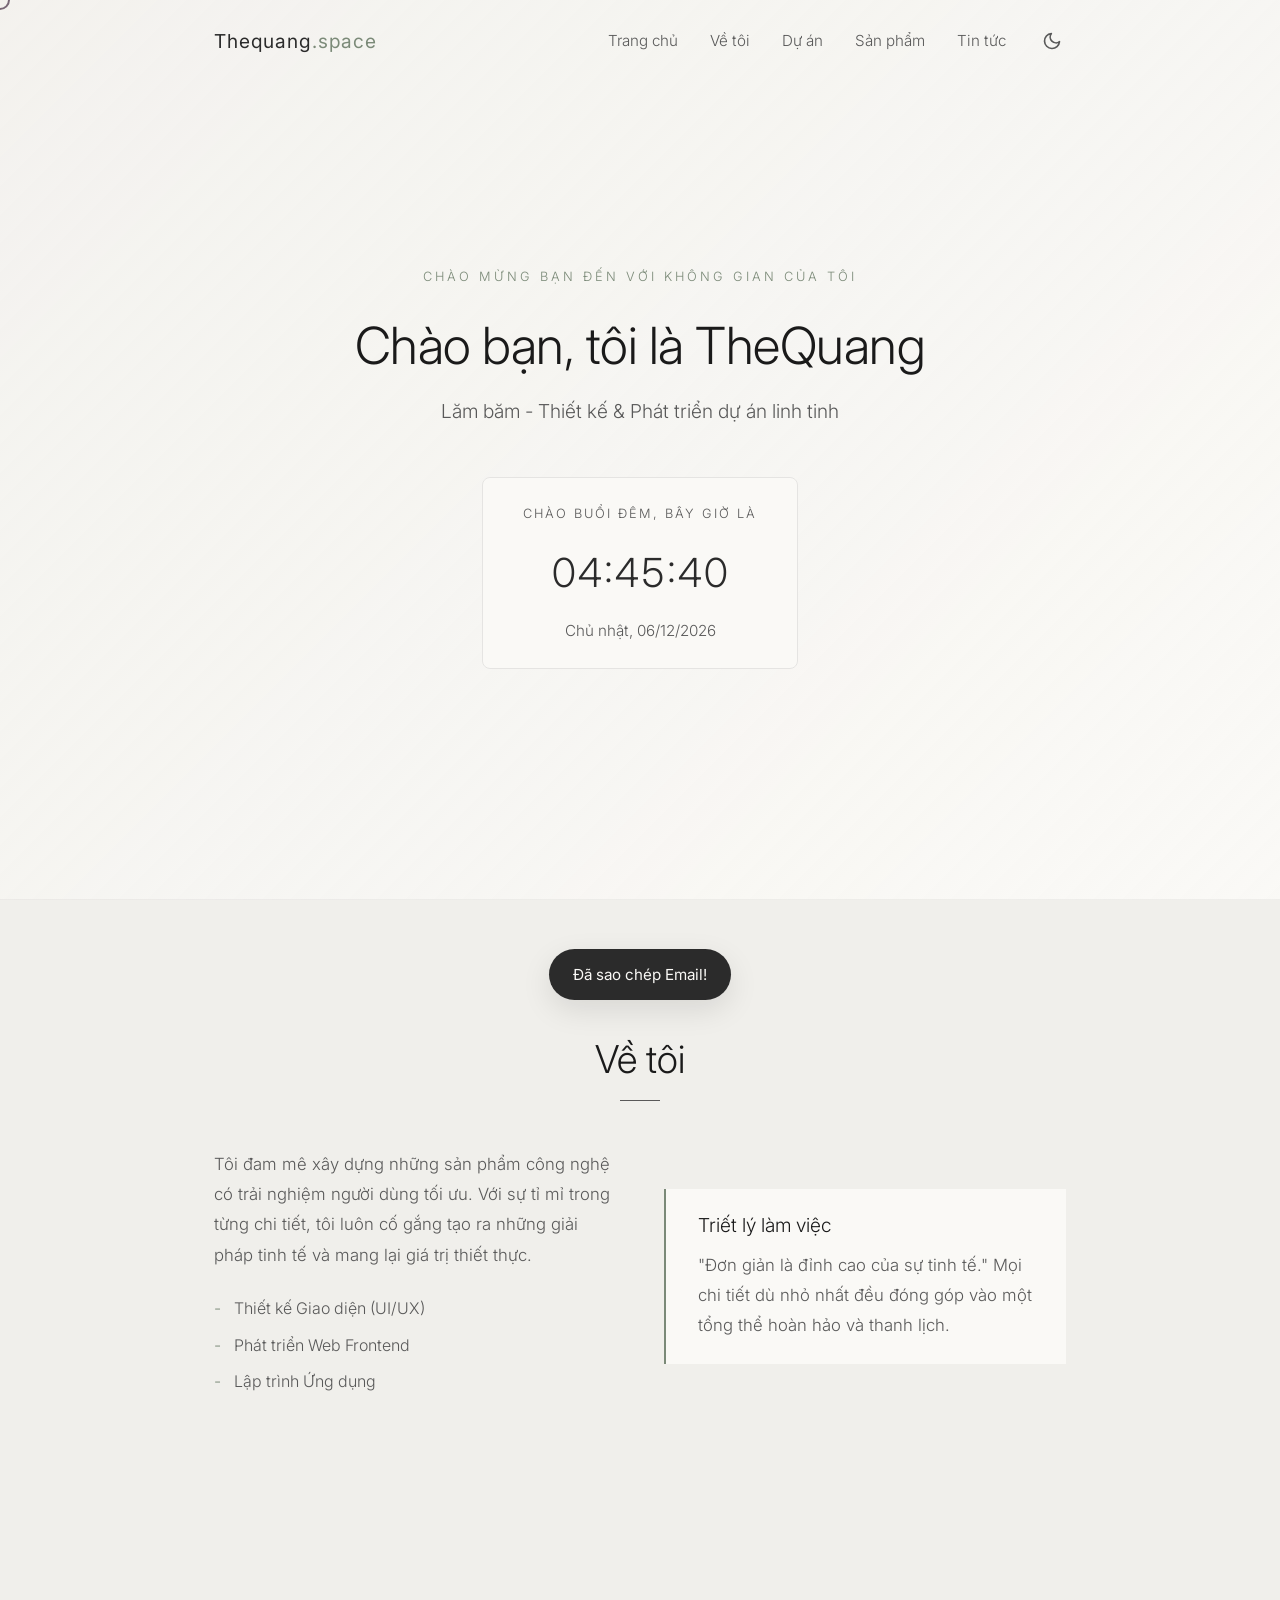
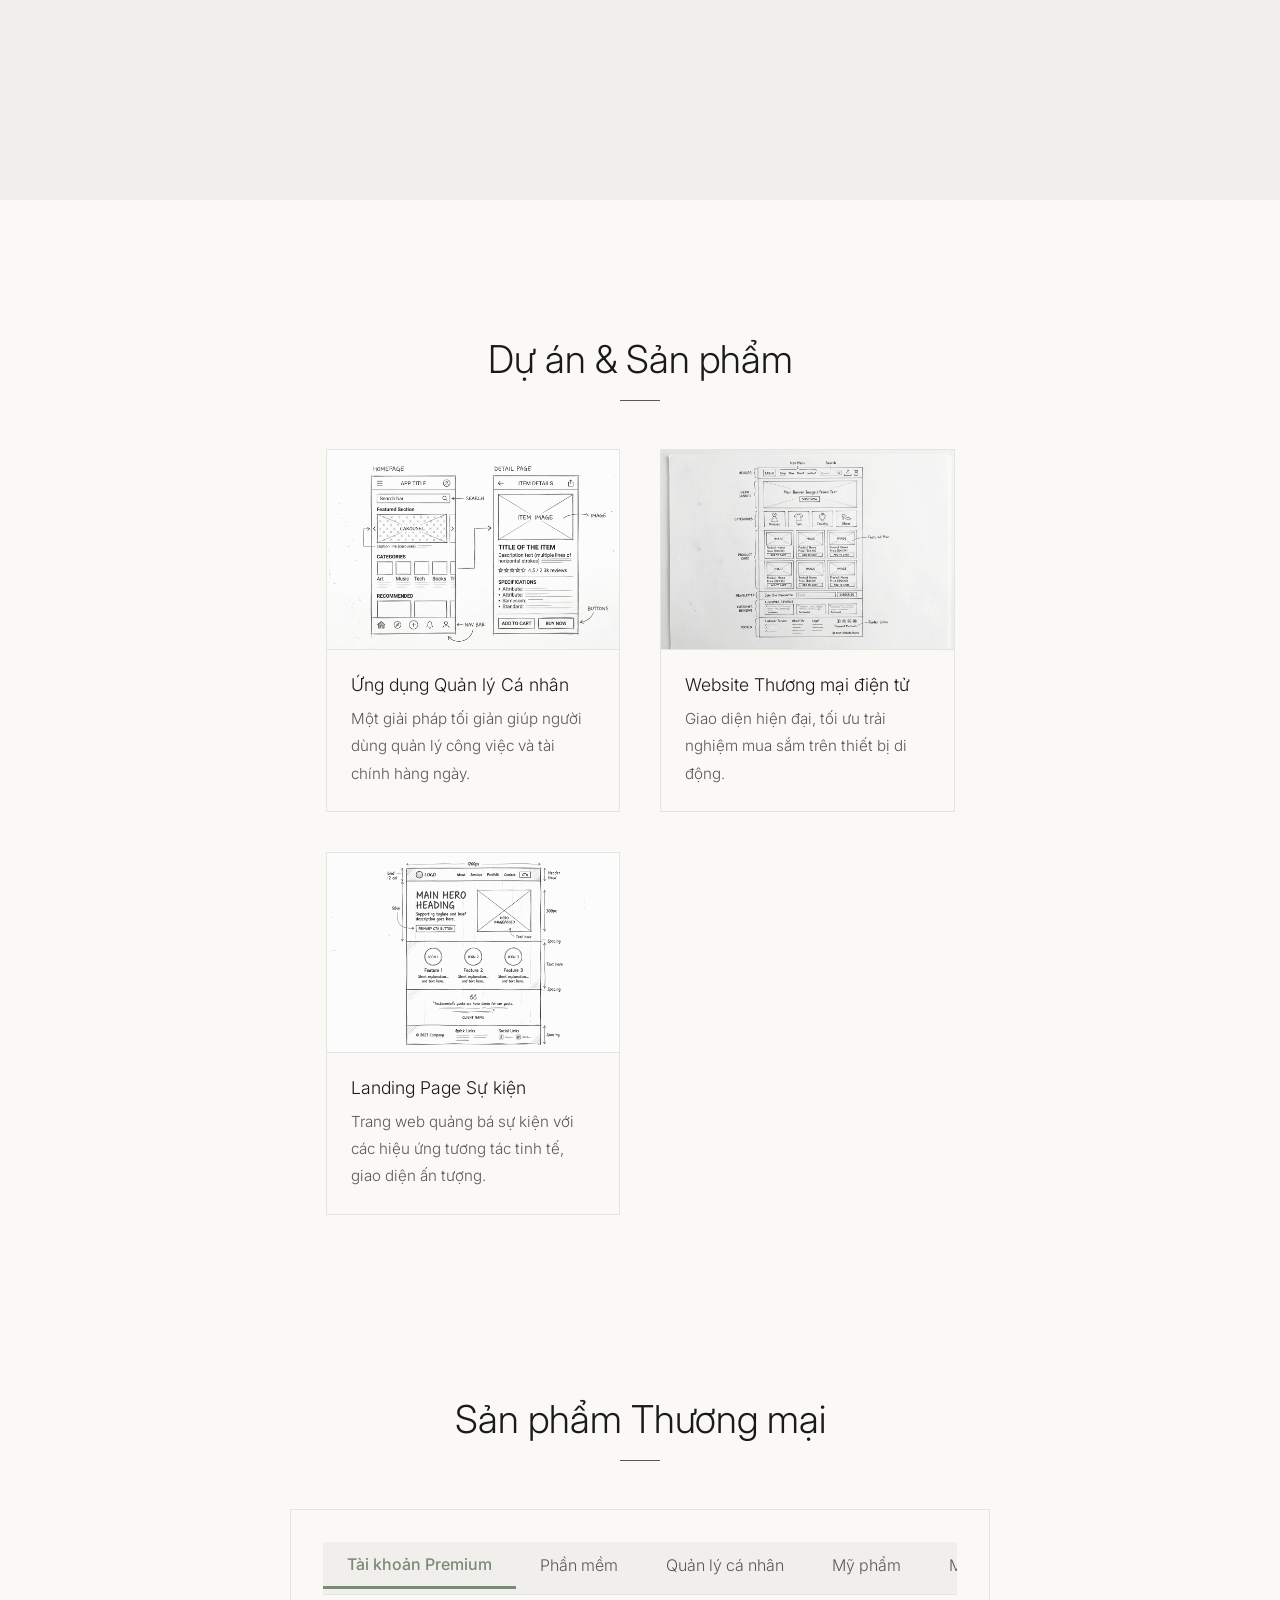
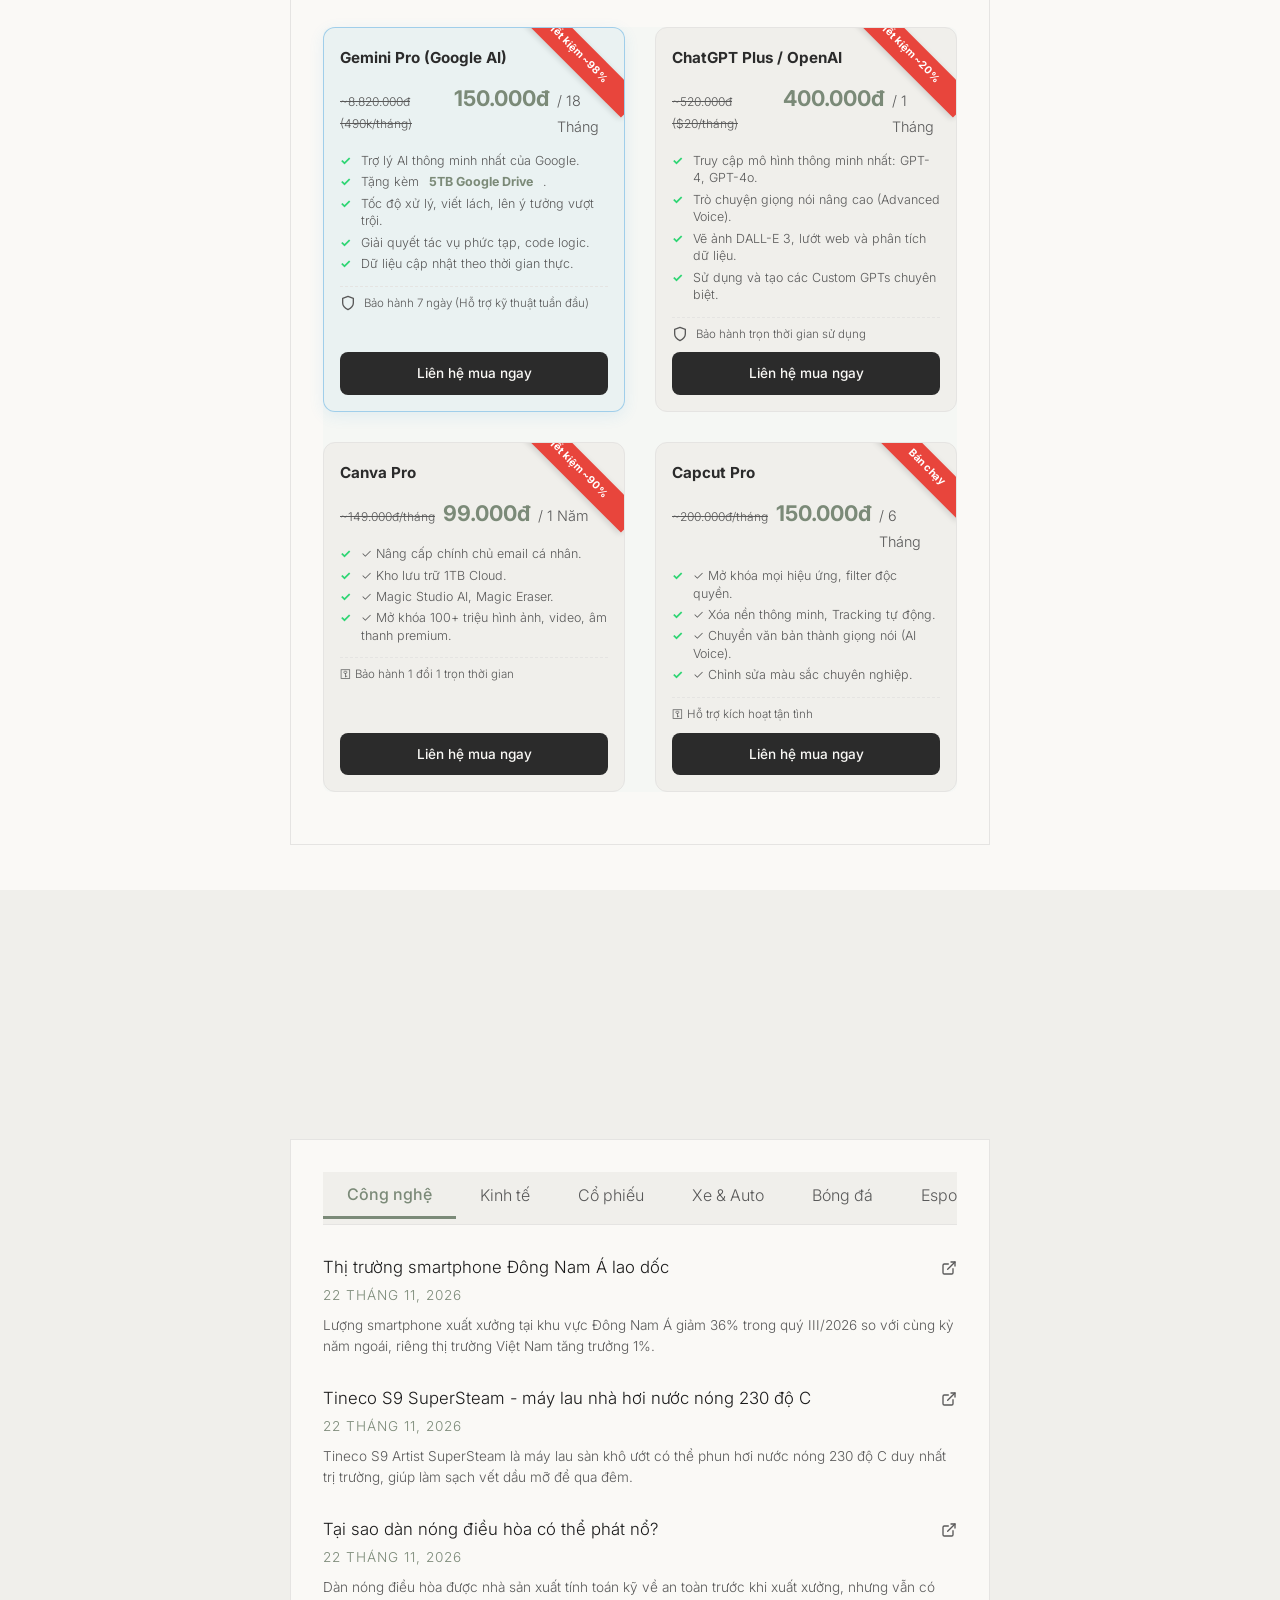
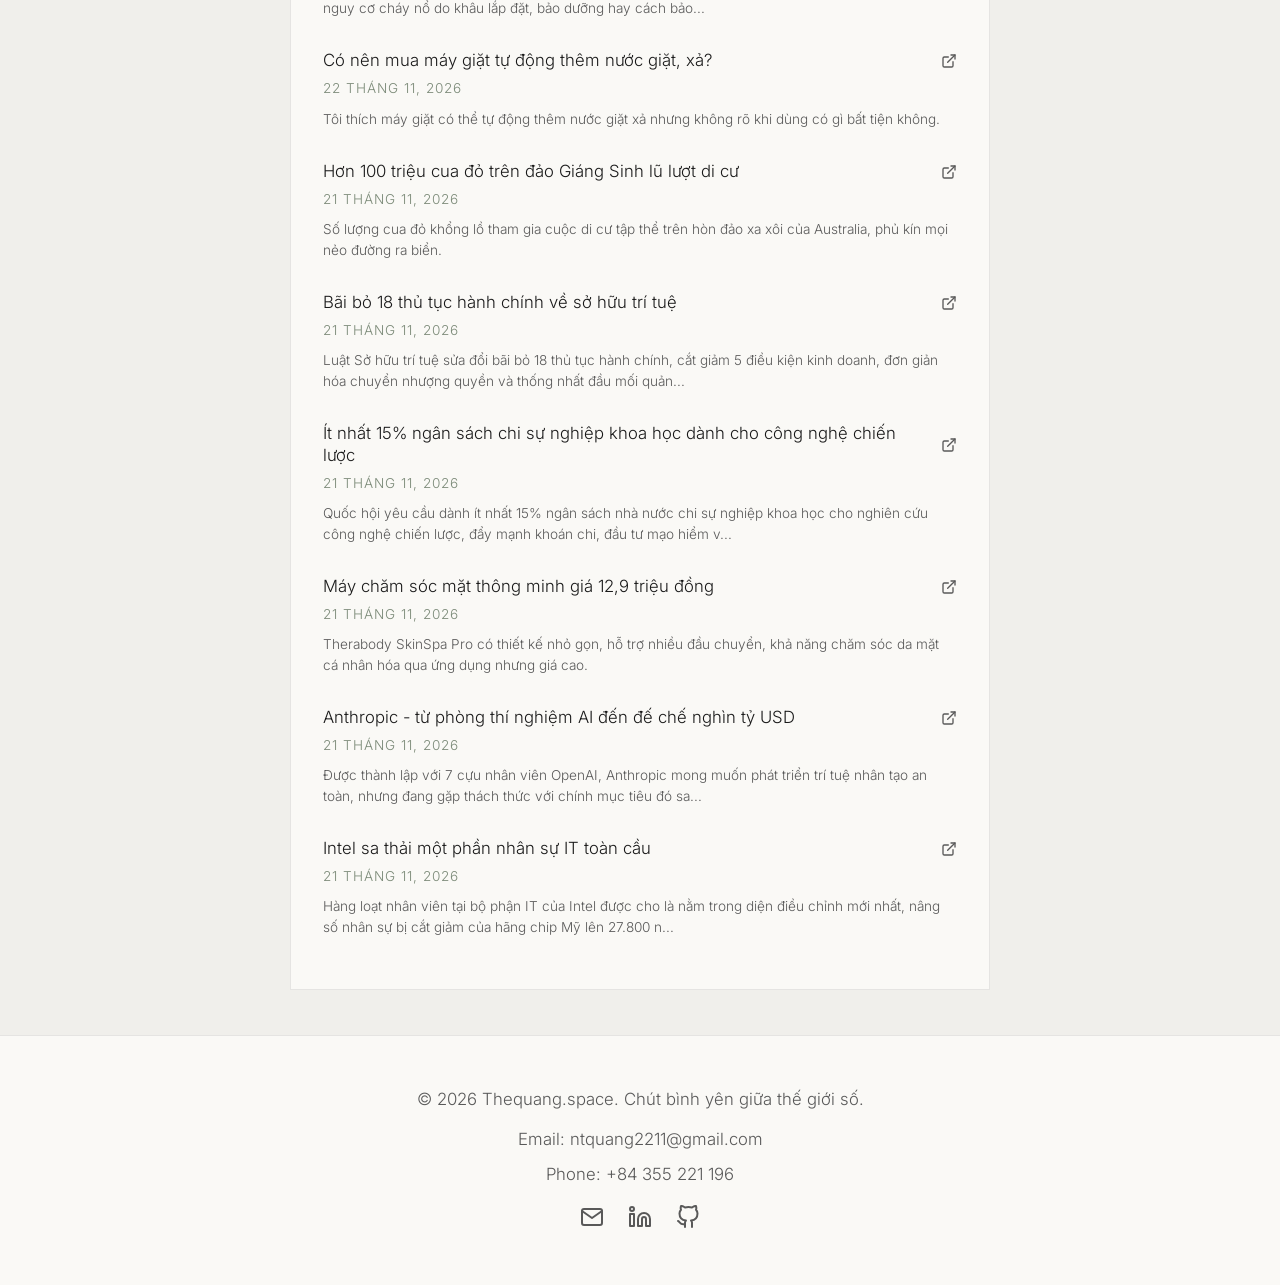
==== commit aa41225d: "Auto-update daily news [2026-11-22]" ====
--- a/index.html
+++ b/index.html
@@ -643,54 +643,54 @@
                         <div id="tech-news" class="tab-pane active">
                             <div class="news-container">
                                 <article class="news-item">
+                                    <h3>Thị trường smartphone Đông Nam Á lao dốc <a href="https://vnexpress.net/thi-truong-smartphone-dong-nam-a-lao-doc-5147543.html" target="_blank" class="source-icon" title="Đến trang nguồn"><svg xmlns="http://www.w3.org/2000/svg" width="16" height="16" viewBox="0 0 24 24" fill="none" stroke="currentColor" stroke-width="2" stroke-linecap="round" stroke-linejoin="round"><path d="M18 13v6a2 2 0 0 1-2 2H5a2 2 0 0 1-2-2V8a2 2 0 0 1 2-2h6"></path><polyline points="15 3 21 3 21 9"></polyline><line x1="10" y1="14" x2="21" y2="3"></line></svg></a></h3>
+                                    <span class="news-date">22 Tháng 11, 2026</span>
+                                    <p>Lượng smartphone xuất xưởng tại khu vực Đông Nam Á giảm 36% trong quý III/2026 so với cùng kỳ năm ngoái, riêng thị trường Việt Nam tăng trưởng 1%.</p>
+                                </article>
+                                <article class="news-item">
+                                    <h3>Tineco S9 SuperSteam - máy lau nhà hơi nước nóng 230 độ C <a href="https://vnexpress.net/tineco-s9-supersteam-may-lau-nha-hoi-nuoc-nong-230-do-c-5147033.html" target="_blank" class="source-icon" title="Đến trang nguồn"><svg xmlns="http://www.w3.org/2000/svg" width="16" height="16" viewBox="0 0 24 24" fill="none" stroke="currentColor" stroke-width="2" stroke-linecap="round" stroke-linejoin="round"><path d="M18 13v6a2 2 0 0 1-2 2H5a2 2 0 0 1-2-2V8a2 2 0 0 1 2-2h6"></path><polyline points="15 3 21 3 21 9"></polyline><line x1="10" y1="14" x2="21" y2="3"></line></svg></a></h3>
+                                    <span class="news-date">22 Tháng 11, 2026</span>
+                                    <p>Tineco S9 Artist SuperSteam là máy lau sàn khô ướt có thể phun hơi nước nóng 230 độ C duy nhất trị trường,  giúp làm sạch vết dầu mỡ để qua đêm.</p>
+                                </article>
+                                <article class="news-item">
+                                    <h3>Tại sao dàn nóng điều hòa có thể phát nổ? <a href="https://vnexpress.net/tai-sao-dan-nong-dieu-hoa-co-the-phat-no-5144290.html" target="_blank" class="source-icon" title="Đến trang nguồn"><svg xmlns="http://www.w3.org/2000/svg" width="16" height="16" viewBox="0 0 24 24" fill="none" stroke="currentColor" stroke-width="2" stroke-linecap="round" stroke-linejoin="round"><path d="M18 13v6a2 2 0 0 1-2 2H5a2 2 0 0 1-2-2V8a2 2 0 0 1 2-2h6"></path><polyline points="15 3 21 3 21 9"></polyline><line x1="10" y1="14" x2="21" y2="3"></line></svg></a></h3>
+                                    <span class="news-date">22 Tháng 11, 2026</span>
+                                    <p>Dàn nóng điều hòa được nhà sản xuất tính toán kỹ về an toàn trước khi xuất xưởng, nhưng vẫn có nguy cơ cháy nổ do khâu lắp đặt, bảo dưỡng hay cách bảo...</p>
+                                </article>
+                                <article class="news-item">
+                                    <h3>Có nên mua máy giặt tự động thêm nước giặt, xả? <a href="https://vnexpress.net/co-nen-mua-may-giat-tu-dong-them-nuoc-giat-xa-5147539.html" target="_blank" class="source-icon" title="Đến trang nguồn"><svg xmlns="http://www.w3.org/2000/svg" width="16" height="16" viewBox="0 0 24 24" fill="none" stroke="currentColor" stroke-width="2" stroke-linecap="round" stroke-linejoin="round"><path d="M18 13v6a2 2 0 0 1-2 2H5a2 2 0 0 1-2-2V8a2 2 0 0 1 2-2h6"></path><polyline points="15 3 21 3 21 9"></polyline><line x1="10" y1="14" x2="21" y2="3"></line></svg></a></h3>
+                                    <span class="news-date">22 Tháng 11, 2026</span>
+                                    <p>Tôi thích máy giặt có thể tự động thêm nước giặt xả nhưng không rõ khi dùng có gì bất tiện không.</p>
+                                </article>
+                                <article class="news-item">
+                                    <h3>Hơn 100 triệu cua đỏ trên đảo Giáng Sinh lũ lượt di cư <a href="https://vnexpress.net/hon-100-trieu-cua-do-tren-dao-giang-sinh-lu-luot-di-cu-5147515.html" target="_blank" class="source-icon" title="Đến trang nguồn"><svg xmlns="http://www.w3.org/2000/svg" width="16" height="16" viewBox="0 0 24 24" fill="none" stroke="currentColor" stroke-width="2" stroke-linecap="round" stroke-linejoin="round"><path d="M18 13v6a2 2 0 0 1-2 2H5a2 2 0 0 1-2-2V8a2 2 0 0 1 2-2h6"></path><polyline points="15 3 21 3 21 9"></polyline><line x1="10" y1="14" x2="21" y2="3"></line></svg></a></h3>
+                                    <span class="news-date">21 Tháng 11, 2026</span>
+                                    <p>Số lượng cua đỏ khổng lồ tham gia cuộc di cư tập thể trên hòn đảo xa xôi của Australia, phủ kín mọi nẻo đường ra biển.</p>
+                                </article>
+                                <article class="news-item">
+                                    <h3>Bãi bỏ 18 thủ tục hành chính về sở hữu trí tuệ <a href="https://vnexpress.net/bai-bo-18-thu-tuc-hanh-chinh-ve-so-huu-tri-tue-5147427.html" target="_blank" class="source-icon" title="Đến trang nguồn"><svg xmlns="http://www.w3.org/2000/svg" width="16" height="16" viewBox="0 0 24 24" fill="none" stroke="currentColor" stroke-width="2" stroke-linecap="round" stroke-linejoin="round"><path d="M18 13v6a2 2 0 0 1-2 2H5a2 2 0 0 1-2-2V8a2 2 0 0 1 2-2h6"></path><polyline points="15 3 21 3 21 9"></polyline><line x1="10" y1="14" x2="21" y2="3"></line></svg></a></h3>
+                                    <span class="news-date">21 Tháng 11, 2026</span>
+                                    <p>Luật Sở hữu trí tuệ sửa đổi bãi bỏ 18 thủ tục hành chính, cắt giảm 5 điều kiện kinh doanh, đơn giản hóa chuyển nhượng quyền và thống nhất đầu mối quản...</p>
+                                </article>
+                                <article class="news-item">
+                                    <h3>Ít nhất 15% ngân sách chi sự nghiệp khoa học dành cho công nghệ chiến lược <a href="https://vnexpress.net/it-nhat-15-ngan-sach-chi-su-nghiep-khoa-hoc-danh-cho-cong-nghe-chien-luoc-5147349.html" target="_blank" class="source-icon" title="Đến trang nguồn"><svg xmlns="http://www.w3.org/2000/svg" width="16" height="16" viewBox="0 0 24 24" fill="none" stroke="currentColor" stroke-width="2" stroke-linecap="round" stroke-linejoin="round"><path d="M18 13v6a2 2 0 0 1-2 2H5a2 2 0 0 1-2-2V8a2 2 0 0 1 2-2h6"></path><polyline points="15 3 21 3 21 9"></polyline><line x1="10" y1="14" x2="21" y2="3"></line></svg></a></h3>
+                                    <span class="news-date">21 Tháng 11, 2026</span>
+                                    <p>Quốc hội yêu cầu dành ít nhất 15% ngân sách nhà nước chi sự nghiệp khoa học cho nghiên cứu công nghệ chiến lược, đẩy mạnh khoán chi, đầu tư mạo hiểm v...</p>
+                                </article>
+                                <article class="news-item">
+                                    <h3>Máy chăm sóc mặt thông minh giá 12,9 triệu đồng <a href="https://vnexpress.net/may-cham-soc-mat-thong-minh-gia-12-9-trieu-dong-5147493.html" target="_blank" class="source-icon" title="Đến trang nguồn"><svg xmlns="http://www.w3.org/2000/svg" width="16" height="16" viewBox="0 0 24 24" fill="none" stroke="currentColor" stroke-width="2" stroke-linecap="round" stroke-linejoin="round"><path d="M18 13v6a2 2 0 0 1-2 2H5a2 2 0 0 1-2-2V8a2 2 0 0 1 2-2h6"></path><polyline points="15 3 21 3 21 9"></polyline><line x1="10" y1="14" x2="21" y2="3"></line></svg></a></h3>
+                                    <span class="news-date">21 Tháng 11, 2026</span>
+                                    <p>Therabody SkinSpa Pro có thiết kế nhỏ gọn, hỗ trợ nhiều đầu chuyển, khả năng chăm sóc da mặt cá nhân hóa qua ứng dụng nhưng giá cao.</p>
+                                </article>
+                                <article class="news-item">
                                     <h3>Anthropic - từ phòng thí nghiệm AI đến đế chế nghìn tỷ USD <a href="https://vnexpress.net/anthropic-tu-phong-thi-nghiem-ai-den-de-che-nghin-ty-usd-5147177.html" target="_blank" class="source-icon" title="Đến trang nguồn"><svg xmlns="http://www.w3.org/2000/svg" width="16" height="16" viewBox="0 0 24 24" fill="none" stroke="currentColor" stroke-width="2" stroke-linecap="round" stroke-linejoin="round"><path d="M18 13v6a2 2 0 0 1-2 2H5a2 2 0 0 1-2-2V8a2 2 0 0 1 2-2h6"></path><polyline points="15 3 21 3 21 9"></polyline><line x1="10" y1="14" x2="21" y2="3"></line></svg></a></h3>
                                     <span class="news-date">21 Tháng 11, 2026</span>
                                     <p>Được thành lập với 7 cựu nhân viên OpenAI, Anthropic mong muốn phát triển trí tuệ nhân tạo an toàn, nhưng đang gặp thách thức với chính mục tiêu đó sa...</p>
                                 </article>
                                 <article class="news-item">
-                                    <h3>Ít nhất 15% ngân sách chi sự nghiệp khoa học dành cho công nghệ chiến lược <a href="https://vnexpress.net/it-nhat-15-ngan-sach-chi-su-nghiep-khoa-hoc-danh-cho-cong-nghe-chien-luoc-5147349.html" target="_blank" class="source-icon" title="Đến trang nguồn"><svg xmlns="http://www.w3.org/2000/svg" width="16" height="16" viewBox="0 0 24 24" fill="none" stroke="currentColor" stroke-width="2" stroke-linecap="round" stroke-linejoin="round"><path d="M18 13v6a2 2 0 0 1-2 2H5a2 2 0 0 1-2-2V8a2 2 0 0 1 2-2h6"></path><polyline points="15 3 21 3 21 9"></polyline><line x1="10" y1="14" x2="21" y2="3"></line></svg></a></h3>
-                                    <span class="news-date">21 Tháng 11, 2026</span>
-                                    <p>Quốc hội yêu cầu dành ít nhất 15% ngân sách nhà nước chi sự nghiệp khoa học cho nghiên cứu công nghệ chiến lược, đẩy mạnh khoán chi, đầu tư mạo hiểm v...</p>
-                                </article>
-                                <article class="news-item">
                                     <h3>Intel sa thải một phần nhân sự IT toàn cầu <a href="https://vnexpress.net/intel-sa-thai-mot-phan-nhan-su-it-toan-cau-5147238.html" target="_blank" class="source-icon" title="Đến trang nguồn"><svg xmlns="http://www.w3.org/2000/svg" width="16" height="16" viewBox="0 0 24 24" fill="none" stroke="currentColor" stroke-width="2" stroke-linecap="round" stroke-linejoin="round"><path d="M18 13v6a2 2 0 0 1-2 2H5a2 2 0 0 1-2-2V8a2 2 0 0 1 2-2h6"></path><polyline points="15 3 21 3 21 9"></polyline><line x1="10" y1="14" x2="21" y2="3"></line></svg></a></h3>
                                     <span class="news-date">21 Tháng 11, 2026</span>
                                     <p>Hàng loạt nhân viên tại bộ phận IT của Intel được cho là nằm trong diện điều chỉnh mới nhất, nâng số nhân sự bị cắt giảm của hãng chip Mỹ lên 27.800 n...</p>
-                                </article>
-                                <article class="news-item">
-                                    <h3>Cách Trung Quốc giải cơn khát điện của AI <a href="https://vnexpress.net/cach-trung-quoc-giai-con-khat-dien-cua-ai-5146713.html" target="_blank" class="source-icon" title="Đến trang nguồn"><svg xmlns="http://www.w3.org/2000/svg" width="16" height="16" viewBox="0 0 24 24" fill="none" stroke="currentColor" stroke-width="2" stroke-linecap="round" stroke-linejoin="round"><path d="M18 13v6a2 2 0 0 1-2 2H5a2 2 0 0 1-2-2V8a2 2 0 0 1 2-2h6"></path><polyline points="15 3 21 3 21 9"></polyline><line x1="10" y1="14" x2="21" y2="3"></line></svg></a></h3>
-                                    <span class="news-date">21 Tháng 11, 2026</span>
-                                    <p>Nhà chức trách Trung Quốc áp dụng nhiều sáng kiến để tận dụng nguồn năng lượng tái tạo dồi dào, đáp ứng nhu cầu điện ngày càng tăng của trung tâm dữ l...</p>
-                                </article>
-                                <article class="news-item">
-                                    <h3>Anh phát hiện lỗ hổng bảo mật trong hệ thống tủ lạnh <a href="https://vnexpress.net/anh-phat-hien-lo-hong-bao-mat-trong-he-thong-tu-lanh-5147268.html" target="_blank" class="source-icon" title="Đến trang nguồn"><svg xmlns="http://www.w3.org/2000/svg" width="16" height="16" viewBox="0 0 24 24" fill="none" stroke="currentColor" stroke-width="2" stroke-linecap="round" stroke-linejoin="round"><path d="M18 13v6a2 2 0 0 1-2 2H5a2 2 0 0 1-2-2V8a2 2 0 0 1 2-2h6"></path><polyline points="15 3 21 3 21 9"></polyline><line x1="10" y1="14" x2="21" y2="3"></line></svg></a></h3>
-                                    <span class="news-date">21 Tháng 11, 2026</span>
-                                    <p>Các chuyên gia Anh phát hiện lỗ hổng bảo mật trong hệ thống tủ lạnh, sau khi thiết bị tương tự ở nhiều nước châu Âu bị tin tặc tấn công.</p>
-                                </article>
-                                <article class="news-item">
-                                    <h3>Việt Nam tìm hiểu cách Trung Quốc phát triển dịch vụ UAV <a href="https://vnexpress.net/viet-nam-tim-hieu-cach-trung-quoc-phat-trien-dich-vu-uav-5147192.html" target="_blank" class="source-icon" title="Đến trang nguồn"><svg xmlns="http://www.w3.org/2000/svg" width="16" height="16" viewBox="0 0 24 24" fill="none" stroke="currentColor" stroke-width="2" stroke-linecap="round" stroke-linejoin="round"><path d="M18 13v6a2 2 0 0 1-2 2H5a2 2 0 0 1-2-2V8a2 2 0 0 1 2-2h6"></path><polyline points="15 3 21 3 21 9"></polyline><line x1="10" y1="14" x2="21" y2="3"></line></svg></a></h3>
-                                    <span class="news-date">21 Tháng 11, 2026</span>
-                                    <p>Đoàn công tác Việt Nam tìm hiểu cách Trung Quốc tổ chức hạ tầng, quản lý hoạt động bay và phát triển doanh nghiệp cung cấp dịch vụ UAV.</p>
-                                </article>
-                                <article class="news-item">
-                                    <h3>Pad X9b Max - tablet 13 inch giá 13 triệu đồng <a href="https://vnexpress.net/pad-x9b-max-tablet-13-inch-gia-13-trieu-dong-5146826.html" target="_blank" class="source-icon" title="Đến trang nguồn"><svg xmlns="http://www.w3.org/2000/svg" width="16" height="16" viewBox="0 0 24 24" fill="none" stroke="currentColor" stroke-width="2" stroke-linecap="round" stroke-linejoin="round"><path d="M18 13v6a2 2 0 0 1-2 2H5a2 2 0 0 1-2-2V8a2 2 0 0 1 2-2h6"></path><polyline points="15 3 21 3 21 9"></polyline><line x1="10" y1="14" x2="21" y2="3"></line></svg></a></h3>
-                                    <span class="news-date">21 Tháng 11, 2026</span>
-                                    <p>Pad X9b Max, tablet của Honor có màn hình 13 inch độ phân giải 2,5K, tần số quét 120 Hz, chip Snapdragon 6s 4G Gen 2 cùng pin 10.100 mAh.</p>
-                                </article>
-                                <article class="news-item">
-                                    <h3>Tàu Voyager 1 gặp sự cố khi bay cách Trái Đất một ngày ánh sáng <a href="https://vnexpress.net/tau-voyager-1-gap-su-co-khi-bay-cach-trai-dat-mot-ngay-anh-sang-5147126.html" target="_blank" class="source-icon" title="Đến trang nguồn"><svg xmlns="http://www.w3.org/2000/svg" width="16" height="16" viewBox="0 0 24 24" fill="none" stroke="currentColor" stroke-width="2" stroke-linecap="round" stroke-linejoin="round"><path d="M18 13v6a2 2 0 0 1-2 2H5a2 2 0 0 1-2-2V8a2 2 0 0 1 2-2h6"></path><polyline points="15 3 21 3 21 9"></polyline><line x1="10" y1="14" x2="21" y2="3"></line></svg></a></h3>
-                                    <span class="news-date">20 Tháng 11, 2026</span>
-                                    <p>Tàu vũ trụ Voyager 1 của NASA đạt khoảng cách một ngày ánh sáng tính từ Trái Đất, nhưng lỗi máy tính mới phát sinh khiến tàu không thể truyền dữ liệu ...</p>
-                                </article>
-                                <article class="news-item">
-                                    <h3>Cú bắt tàu vũ trụ Starship bằng đũa gắp nhìn từ tháp phóng <a href="https://vnexpress.net/cu-bat-tau-vu-tru-starship-bang-dua-gap-nhin-tu-thap-phong-5147012.html" target="_blank" class="source-icon" title="Đến trang nguồn"><svg xmlns="http://www.w3.org/2000/svg" width="16" height="16" viewBox="0 0 24 24" fill="none" stroke="currentColor" stroke-width="2" stroke-linecap="round" stroke-linejoin="round"><path d="M18 13v6a2 2 0 0 1-2 2H5a2 2 0 0 1-2-2V8a2 2 0 0 1 2-2h6"></path><polyline points="15 3 21 3 21 9"></polyline><line x1="10" y1="14" x2="21" y2="3"></line></svg></a></h3>
-                                    <span class="news-date">20 Tháng 11, 2026</span>
-                                    <p>Loạt video quay chậm do SpaceX chia sẻ hé lộ góc nhìn mới về lần đầu thu hồi tầng trên tên lửa Starship bằng đũa gắp.</p>
-                                </article>
-                                <article class="news-item">
-                                    <h3>CEO AMD lần đầu nhắc đến người chú Jensen Huang sau bê bối <a href="https://vnexpress.net/ceo-amd-lan-dau-nhac-den-nguoi-chu-jensen-huang-sau-be-boi-5146833.html" target="_blank" class="source-icon" title="Đến trang nguồn"><svg xmlns="http://www.w3.org/2000/svg" width="16" height="16" viewBox="0 0 24 24" fill="none" stroke="currentColor" stroke-width="2" stroke-linecap="round" stroke-linejoin="round"><path d="M18 13v6a2 2 0 0 1-2 2H5a2 2 0 0 1-2-2V8a2 2 0 0 1 2-2h6"></path><polyline points="15 3 21 3 21 9"></polyline><line x1="10" y1="14" x2="21" y2="3"></line></svg></a></h3>
-                                    <span class="news-date">20 Tháng 11, 2026</span>
-                                    <p>Lisa Su, CEO AMD, họ hàng xa của Jensen Huang, đánh giá cựu CEO Nvidia là "lãnh đạo xuất sắc", nhưng cho rằng công ty bà "cần tránh ồn ào".</p>
                                 </article>
                             </div>
                         </div>
@@ -698,54 +698,54 @@
                         <div id="economy-news" class="tab-pane">
                             <div class="news-container">
                                 <article class="news-item">
-                                    <h3>Cấm thu tiền giữ chỗ mua nhà hình thành trong tương lai <a href="https://vnexpress.net/cam-thu-tien-giu-cho-mua-nha-hinh-thanh-trong-tuong-lai-5147383.html" target="_blank" class="source-icon" title="Đến trang nguồn"><svg xmlns="http://www.w3.org/2000/svg" width="16" height="16" viewBox="0 0 24 24" fill="none" stroke="currentColor" stroke-width="2" stroke-linecap="round" stroke-linejoin="round"><path d="M18 13v6a2 2 0 0 1-2 2H5a2 2 0 0 1-2-2V8a2 2 0 0 1 2-2h6"></path><polyline points="15 3 21 3 21 9"></polyline><line x1="10" y1="14" x2="21" y2="3"></line></svg></a></h3>
-                                    <span class="news-date">21 Tháng 11, 2026</span>
-                                    <p>Theo luật mới vừa thông qua, chủ đầu tư không được thu tiền dưới mọi hình thức để bảo đảm việc ký hợp đồng mua trước khi dự án được phép kinh doanh.</p>
-                                </article>
-                                <article class="news-item">
-                                    <h3>Ông Trump dọa đánh thuế doanh nghiệp xây trung tâm dữ liệu ở nước ngoài <a href="https://vnexpress.net/ong-trump-doa-danh-thue-doanh-nghiep-xay-trung-tam-du-lieu-o-nuoc-ngoai-5147345.html" target="_blank" class="source-icon" title="Đến trang nguồn"><svg xmlns="http://www.w3.org/2000/svg" width="16" height="16" viewBox="0 0 24 24" fill="none" stroke="currentColor" stroke-width="2" stroke-linecap="round" stroke-linejoin="round"><path d="M18 13v6a2 2 0 0 1-2 2H5a2 2 0 0 1-2-2V8a2 2 0 0 1 2-2h6"></path><polyline points="15 3 21 3 21 9"></polyline><line x1="10" y1="14" x2="21" y2="3"></line></svg></a></h3>
-                                    <span class="news-date">21 Tháng 11, 2026</span>
-                                    <p>Tổng thống Donald Trump đe dọa áp "mức thuế rất lớn" với các doanh nghiệp Mỹ xây trung tâm dữ liệu trí tuệ nhân tạo (AI) ở nước ngoài.</p>
-                                </article>
-                                <article class="news-item">
-                                    <h3>Giá vàng miếng xuống mức thấp nhất 15 tháng <a href="https://vnexpress.net/gia-vang-moi-nhat-hom-nay-ngay-21-11-5147347.html" target="_blank" class="source-icon" title="Đến trang nguồn"><svg xmlns="http://www.w3.org/2000/svg" width="16" height="16" viewBox="0 0 24 24" fill="none" stroke="currentColor" stroke-width="2" stroke-linecap="round" stroke-linejoin="round"><path d="M18 13v6a2 2 0 0 1-2 2H5a2 2 0 0 1-2-2V8a2 2 0 0 1 2-2h6"></path><polyline points="15 3 21 3 21 9"></polyline><line x1="10" y1="14" x2="21" y2="3"></line></svg></a></h3>
-                                    <span class="news-date">21 Tháng 11, 2026</span>
-                                    <p>Theo đà giảm mạnh của giá thế giới, các thương hiệu sáng nay bán ra vàng miếng quanh 133,5 triệu đồng, mức thấp nhất tính từ tháng 9/2025.</p>
-                                </article>
-                                <article class="news-item">
-                                    <h3>Sẽ nghiên cứu tính giá điện sinh hoạt theo khung giờ <a href="https://vnexpress.net/se-nghien-cuu-tinh-gia-dien-sinh-hoat-theo-khung-gio-5147315.html" target="_blank" class="source-icon" title="Đến trang nguồn"><svg xmlns="http://www.w3.org/2000/svg" width="16" height="16" viewBox="0 0 24 24" fill="none" stroke="currentColor" stroke-width="2" stroke-linecap="round" stroke-linejoin="round"><path d="M18 13v6a2 2 0 0 1-2 2H5a2 2 0 0 1-2-2V8a2 2 0 0 1 2-2h6"></path><polyline points="15 3 21 3 21 9"></polyline><line x1="10" y1="14" x2="21" y2="3"></line></svg></a></h3>
-                                    <span class="news-date">21 Tháng 11, 2026</span>
-                                    <p>Luật Điện lực sửa đổi vừa được thông qua, giao Bộ Công Thương nghiên cứu lộ trình áp giá điện sinh hoạt theo khung giờ cao, thấp điểm khi điều kiện kỹ...</p>
-                                </article>
-                                <article class="news-item">
-                                    <h3>Cổ phiếu Nvidia, Anthropic bị bán tháo <a href="https://vnexpress.net/co-phieu-nvidia-anthropic-bi-ban-thao-5147289.html" target="_blank" class="source-icon" title="Đến trang nguồn"><svg xmlns="http://www.w3.org/2000/svg" width="16" height="16" viewBox="0 0 24 24" fill="none" stroke="currentColor" stroke-width="2" stroke-linecap="round" stroke-linejoin="round"><path d="M18 13v6a2 2 0 0 1-2 2H5a2 2 0 0 1-2-2V8a2 2 0 0 1 2-2h6"></path><polyline points="15 3 21 3 21 9"></polyline><line x1="10" y1="14" x2="21" y2="3"></line></svg></a></h3>
-                                    <span class="news-date">21 Tháng 11, 2026</span>
-                                    <p>Nhóm cổ phiếu liên quan AI dẫn đầu đà giảm tại Wall Street, khi các hãng chip mất tới 14%, còn Anthropic cũng giảm gần 9%.</p>
-                                </article>
-                                <article class="news-item">
-                                    <h3>Quốc hội thông qua Luật Đất đai sửa đổi <a href="https://vnexpress.net/quoc-hoi-thong-qua-luat-dat-dai-sua-doi-5147332.html" target="_blank" class="source-icon" title="Đến trang nguồn"><svg xmlns="http://www.w3.org/2000/svg" width="16" height="16" viewBox="0 0 24 24" fill="none" stroke="currentColor" stroke-width="2" stroke-linecap="round" stroke-linejoin="round"><path d="M18 13v6a2 2 0 0 1-2 2H5a2 2 0 0 1-2-2V8a2 2 0 0 1 2-2h6"></path><polyline points="15 3 21 3 21 9"></polyline><line x1="10" y1="14" x2="21" y2="3"></line></svg></a></h3>
-                                    <span class="news-date">21 Tháng 11, 2026</span>
-                                    <p>Luật Đất đai (sửa đổi) vừa được Quốc hội thông qua với nhiều thay đổi quan trọng, với trên 97% đại biểu tham gia tán thành.</p>
-                                </article>
-                                <article class="news-item">
-                                    <h3>Giá vàng thế giới về sát 3.500 USD <a href="https://vnexpress.net/gia-vang-the-gioi-ve-sat-3-500-usd-5147287.html" target="_blank" class="source-icon" title="Đến trang nguồn"><svg xmlns="http://www.w3.org/2000/svg" width="16" height="16" viewBox="0 0 24 24" fill="none" stroke="currentColor" stroke-width="2" stroke-linecap="round" stroke-linejoin="round"><path d="M18 13v6a2 2 0 0 1-2 2H5a2 2 0 0 1-2-2V8a2 2 0 0 1 2-2h6"></path><polyline points="15 3 21 3 21 9"></polyline><line x1="10" y1="14" x2="21" y2="3"></line></svg></a></h3>
-                                    <span class="news-date">21 Tháng 11, 2026</span>
-                                    <p>Giá kim loại quý giảm phiên thứ 4 liên tiếp, có thời điểm mất hơn 100 USD về 3.502 USD một ounce.</p>
-                                </article>
-                                <article class="news-item">
-                                    <h3>Vì sao giá vàng thế giới liên tục giảm? <a href="https://vnexpress.net/vi-sao-gia-vang-the-gioi-lien-tuc-giam-5147111.html" target="_blank" class="source-icon" title="Đến trang nguồn"><svg xmlns="http://www.w3.org/2000/svg" width="16" height="16" viewBox="0 0 24 24" fill="none" stroke="currentColor" stroke-width="2" stroke-linecap="round" stroke-linejoin="round"><path d="M18 13v6a2 2 0 0 1-2 2H5a2 2 0 0 1-2-2V8a2 2 0 0 1 2-2h6"></path><polyline points="15 3 21 3 21 9"></polyline><line x1="10" y1="14" x2="21" y2="3"></line></svg></a></h3>
-                                    <span class="news-date">21 Tháng 11, 2026</span>
-                                    <p>Việc giá vàng lập đỉnh lịch sử cuối tháng 1, sau đó đảo chiều mất hơn 35% giá trị, khiến nhà đầu tư kim loại quý choáng váng.</p>
-                                </article>
-                                <article class="news-item">
-                                    <h3>PNJ trả tiền mua lại vàng trong một ngày, kim cương vẫn chờ 4 tháng <a href="https://vnexpress.net/pnj-tra-tien-mua-lai-vang-trong-mot-ngay-kim-cuong-van-cho-4-thang-5147256.html" target="_blank" class="source-icon" title="Đến trang nguồn"><svg xmlns="http://www.w3.org/2000/svg" width="16" height="16" viewBox="0 0 24 24" fill="none" stroke="currentColor" stroke-width="2" stroke-linecap="round" stroke-linejoin="round"><path d="M18 13v6a2 2 0 0 1-2 2H5a2 2 0 0 1-2-2V8a2 2 0 0 1 2-2h6"></path><polyline points="15 3 21 3 21 9"></polyline><line x1="10" y1="14" x2="21" y2="3"></line></svg></a></h3>
-                                    <span class="news-date">21 Tháng 11, 2026</span>
-                                    <p>Khách bán lại vàng miếng, một số loại trang sức tại PNJ có thể nhận đủ tiền sau tối đa 1 ngày, còn kim cương tiếp tục chờ 120 ngày.</p>
-                                </article>
-                                <article class="news-item">
-                                    <h3>Ngân hàng rao bán hai khoản nợ hơn 25 tỷ đồng của ông Lê Hải Trà <a href="https://vnexpress.net/ngan-hang-rao-ban-hai-khoan-no-hon-25-ty-dong-cua-ong-le-hai-tra-5147249.html" target="_blank" class="source-icon" title="Đến trang nguồn"><svg xmlns="http://www.w3.org/2000/svg" width="16" height="16" viewBox="0 0 24 24" fill="none" stroke="currentColor" stroke-width="2" stroke-linecap="round" stroke-linejoin="round"><path d="M18 13v6a2 2 0 0 1-2 2H5a2 2 0 0 1-2-2V8a2 2 0 0 1 2-2h6"></path><polyline points="15 3 21 3 21 9"></polyline><line x1="10" y1="14" x2="21" y2="3"></line></svg></a></h3>
-                                    <span class="news-date">21 Tháng 11, 2026</span>
-                                    <p>Hai khoản nợ gốc và lãi hơn 25,2 tỷ đồng liên quan cựu lãnh đạo HoSE Lê Hải Trà vừa được Agribank thông báo bán đấu giá để thu hồi vốn.</p>
+                                    <h3>TP HCM khánh thành nhà máy thép 6.200 tỷ đồng tại Phú Mỹ <a href="https://vnexpress.net/tp-hcm-khanh-thanh-nha-may-thep-6-200-ty-dong-tai-phu-my-5147556.html" target="_blank" class="source-icon" title="Đến trang nguồn"><svg xmlns="http://www.w3.org/2000/svg" width="16" height="16" viewBox="0 0 24 24" fill="none" stroke="currentColor" stroke-width="2" stroke-linecap="round" stroke-linejoin="round"><path d="M18 13v6a2 2 0 0 1-2 2H5a2 2 0 0 1-2-2V8a2 2 0 0 1 2-2h6"></path><polyline points="15 3 21 3 21 9"></polyline><line x1="10" y1="14" x2="21" y2="3"></line></svg></a></h3>
+                                    <span class="news-date">22 Tháng 11, 2026</span>
+                                    <p>Nhà máy Tôn Nam Kim Phú Mỹ có vốn đầu tư 6.200 tỷ đồng với tổng công suất hơn 1,2 triệu tấn mỗi năm vừa chính thức khánh thành và đưa vào vận hành tại...</p>
+                                </article>
+                                <article class="news-item">
+                                    <h3>Bitcoin có lúc rơi còn 17.000 USD trên một sàn giao dịch <a href="https://vnexpress.net/bitcoin-co-luc-roi-con-17-000-usd-tren-mot-san-giao-dich-5147611.html" target="_blank" class="source-icon" title="Đến trang nguồn"><svg xmlns="http://www.w3.org/2000/svg" width="16" height="16" viewBox="0 0 24 24" fill="none" stroke="currentColor" stroke-width="2" stroke-linecap="round" stroke-linejoin="round"><path d="M18 13v6a2 2 0 0 1-2 2H5a2 2 0 0 1-2-2V8a2 2 0 0 1 2-2h6"></path><polyline points="15 3 21 3 21 9"></polyline><line x1="10" y1="14" x2="21" y2="3"></line></svg></a></h3>
+                                    <span class="news-date">22 Tháng 11, 2026</span>
+                                    <p>Bitcoin trên sàn Kraken có thời điểm "sập" về 17.000 USD, thấp hơn 70% so với thị trường, do biến động bất thường ở cặp giao dịch bằng đôla Canada.</p>
+                                </article>
+                                <article class="news-item">
+                                    <h3>Jensen Huang mất gần 30% tài sản sau bê bối ngoại tình <a href="https://vnexpress.net/jensen-huang-mat-gan-30-tai-san-sau-be-boi-ngoai-tinh-5147541.html" target="_blank" class="source-icon" title="Đến trang nguồn"><svg xmlns="http://www.w3.org/2000/svg" width="16" height="16" viewBox="0 0 24 24" fill="none" stroke="currentColor" stroke-width="2" stroke-linecap="round" stroke-linejoin="round"><path d="M18 13v6a2 2 0 0 1-2 2H5a2 2 0 0 1-2-2V8a2 2 0 0 1 2-2h6"></path><polyline points="15 3 21 3 21 9"></polyline><line x1="10" y1="14" x2="21" y2="3"></line></svg></a></h3>
+                                    <span class="news-date">22 Tháng 11, 2026</span>
+                                    <p>Sau bê bối đời tư, tài sản của Jensen Huang, cựu CEO Nvidia, đã giảm 47,9 tỷ USD, tương đương khoảng 29,5%.</p>
+                                </article>
+                                <article class="news-item">
+                                    <h3>Dâu tây Trung Quốc có mẫu vượt ngưỡng thuốc bảo vệ thực vật gần 6 lần <a href="https://vnexpress.net/dau-tay-trung-quoc-co-mau-vuot-nguong-thuoc-bao-ve-thuc-vat-gan-6-lan-5147587.html" target="_blank" class="source-icon" title="Đến trang nguồn"><svg xmlns="http://www.w3.org/2000/svg" width="16" height="16" viewBox="0 0 24 24" fill="none" stroke="currentColor" stroke-width="2" stroke-linecap="round" stroke-linejoin="round"><path d="M18 13v6a2 2 0 0 1-2 2H5a2 2 0 0 1-2-2V8a2 2 0 0 1 2-2h6"></path><polyline points="15 3 21 3 21 9"></polyline><line x1="10" y1="14" x2="21" y2="3"></line></svg></a></h3>
+                                    <span class="news-date">22 Tháng 11, 2026</span>
+                                    <p>Một lô dâu tây tươi nhập khẩu từ Trung Quốc vừa bị phát hiện có dư lượng thuốc trừ sâu vượt ngưỡng gần 6 lần, khiến nhà chức trách yêu cầu tăng kiểm t...</p>
+                                </article>
+                                <article class="news-item">
+                                    <h3>Đặc sản rươi Hải Phòng 'rẻ chưa từng có' <a href="https://vnexpress.net/dac-san-ruoi-hai-phong-re-chua-tung-co-5146581.html" target="_blank" class="source-icon" title="Đến trang nguồn"><svg xmlns="http://www.w3.org/2000/svg" width="16" height="16" viewBox="0 0 24 24" fill="none" stroke="currentColor" stroke-width="2" stroke-linecap="round" stroke-linejoin="round"><path d="M18 13v6a2 2 0 0 1-2 2H5a2 2 0 0 1-2-2V8a2 2 0 0 1 2-2h6"></path><polyline points="15 3 21 3 21 9"></polyline><line x1="10" y1="14" x2="21" y2="3"></line></svg></a></h3>
+                                    <span class="news-date">22 Tháng 11, 2026</span>
+                                    <p>Từng có giá nửa triệu đồng mỗi kg, thậm chí lên 800.000 đồng khi mất mùa, rươi Hải Phòng nay chỉ còn 130.000-150.000 đồng, giảm gần 40% so với cùng kỳ...</p>
+                                </article>
+                                <article class="news-item">
+                                    <h3>Khối ngoại bán ròng chứng khoán vượt kỷ lục năm 2025 <a href="https://vnexpress.net/khoi-ngoai-ban-rong-chung-khoan-vuot-ky-luc-nam-2025-5147536.html" target="_blank" class="source-icon" title="Đến trang nguồn"><svg xmlns="http://www.w3.org/2000/svg" width="16" height="16" viewBox="0 0 24 24" fill="none" stroke="currentColor" stroke-width="2" stroke-linecap="round" stroke-linejoin="round"><path d="M18 13v6a2 2 0 0 1-2 2H5a2 2 0 0 1-2-2V8a2 2 0 0 1 2-2h6"></path><polyline points="15 3 21 3 21 9"></polyline><line x1="10" y1="14" x2="21" y2="3"></line></svg></a></h3>
+                                    <span class="news-date">22 Tháng 11, 2026</span>
+                                    <p>Chưa đầy 11 tháng, nhà đầu tư nước ngoài đã bán ròng gần 127.000 tỷ đồng trên sàn chứng khoán TP HCM, vượt kỷ lục mới thiết lập hồi năm ngoái.</p>
+                                </article>
+                                <article class="news-item">
+                                    <h3>Chính phủ yêu cầu cảnh báo sớm rủi ro với nhóm hàng xuất siêu lớn <a href="https://vnexpress.net/chinh-phu-yeu-cau-canh-bao-som-rui-ro-voi-nhom-hang-xuat-sieu-lon-5147531.html" target="_blank" class="source-icon" title="Đến trang nguồn"><svg xmlns="http://www.w3.org/2000/svg" width="16" height="16" viewBox="0 0 24 24" fill="none" stroke="currentColor" stroke-width="2" stroke-linecap="round" stroke-linejoin="round"><path d="M18 13v6a2 2 0 0 1-2 2H5a2 2 0 0 1-2-2V8a2 2 0 0 1 2-2h6"></path><polyline points="15 3 21 3 21 9"></polyline><line x1="10" y1="14" x2="21" y2="3"></line></svg></a></h3>
+                                    <span class="news-date">22 Tháng 11, 2026</span>
+                                    <p>Bộ Công Thương được giao theo dõi mặt hàng, thị trường và doanh nghiệp có mức độ tập trung xuất khẩu cao để cảnh báo sớm nguy cơ bị điều tra, áp thuế ...</p>
+                                </article>
+                                <article class="news-item">
+                                    <h3>Pin xe cũ được tái sử dụng làm hệ thống lưu trữ điện <a href="https://vnexpress.net/pin-xe-cu-duoc-tai-su-dung-lam-he-thong-luu-tru-dien-5147488.html" target="_blank" class="source-icon" title="Đến trang nguồn"><svg xmlns="http://www.w3.org/2000/svg" width="16" height="16" viewBox="0 0 24 24" fill="none" stroke="currentColor" stroke-width="2" stroke-linecap="round" stroke-linejoin="round"><path d="M18 13v6a2 2 0 0 1-2 2H5a2 2 0 0 1-2-2V8a2 2 0 0 1 2-2h6"></path><polyline points="15 3 21 3 21 9"></polyline><line x1="10" y1="14" x2="21" y2="3"></line></svg></a></h3>
+                                    <span class="news-date">22 Tháng 11, 2026</span>
+                                    <p>Doanh nghiệp Canada Moment Energy bắt đầu sản xuất thương mại pin lưu trữ (BESS) từ pin xe điện cũ, bàn giao từ đầu năm tới, sau khi sản phẩm đạt chứn...</p>
+                                </article>
+                                <article class="news-item">
+                                    <h3>Thủ tướng chỉ thị kích cầu tiêu dùng cuối năm <a href="https://vnexpress.net/thu-tuong-chi-thi-kich-cau-tieu-dung-cuoi-nam-5147500.html" target="_blank" class="source-icon" title="Đến trang nguồn"><svg xmlns="http://www.w3.org/2000/svg" width="16" height="16" viewBox="0 0 24 24" fill="none" stroke="currentColor" stroke-width="2" stroke-linecap="round" stroke-linejoin="round"><path d="M18 13v6a2 2 0 0 1-2 2H5a2 2 0 0 1-2-2V8a2 2 0 0 1 2-2h6"></path><polyline points="15 3 21 3 21 9"></polyline><line x1="10" y1="14" x2="21" y2="3"></line></svg></a></h3>
+                                    <span class="news-date">21 Tháng 11, 2026</span>
+                                    <p>Thủ tướng yêu cầu Bộ Tài chính điều hành chính sách thuế, phí hợp lý, nhằm giảm chi phí sinh hoạt và tăng khả năng chi tiêu của các hộ gia đình, kích ...</p>
+                                </article>
+                                <article class="news-item">
+                                    <h3>Ngành tôm Việt Nam đặt mục tiêu xuất khẩu 4,7 tỷ USD <a href="https://vnexpress.net/nganh-tom-viet-nam-dat-muc-tieu-xuat-khau-4-7-ty-usd-5147435.html" target="_blank" class="source-icon" title="Đến trang nguồn"><svg xmlns="http://www.w3.org/2000/svg" width="16" height="16" viewBox="0 0 24 24" fill="none" stroke="currentColor" stroke-width="2" stroke-linecap="round" stroke-linejoin="round"><path d="M18 13v6a2 2 0 0 1-2 2H5a2 2 0 0 1-2-2V8a2 2 0 0 1 2-2h6"></path><polyline points="15 3 21 3 21 9"></polyline><line x1="10" y1="14" x2="21" y2="3"></line></svg></a></h3>
+                                    <span class="news-date">21 Tháng 11, 2026</span>
+                                    <p>Ngành tôm đặt mục tiêu kim ngạch xuất khẩu đạt 4,6-4,7 tỷ USD trong năm 2027, sau khi ghi nhận mức tăng trưởng gần 9% trong 10 tháng năm nay, dù thị t...</p>
                                 </article>
                             </div>
                         </div>
@@ -753,54 +753,54 @@
                         <div id="stock-news" class="tab-pane">
                             <div class="news-container">
                                 <article class="news-item">
-                                    <h3>Ai thay ông Trần Bá Dương làm Chủ tịch HĐQT Thaco Agri? <a href="https://cafef.vn/ai-thay-ong-tran-ba-duong-lam-chu-tich-hdqt-thaco-agri-188261121124755412.chn" target="_blank" class="source-icon" title="Đến trang nguồn"><svg xmlns="http://www.w3.org/2000/svg" width="16" height="16" viewBox="0 0 24 24" fill="none" stroke="currentColor" stroke-width="2" stroke-linecap="round" stroke-linejoin="round"><path d="M18 13v6a2 2 0 0 1-2 2H5a2 2 0 0 1-2-2V8a2 2 0 0 1 2-2h6"></path><polyline points="15 3 21 3 21 9"></polyline><line x1="10" y1="14" x2="21" y2="3"></line></svg></a></h3>
+                                    <h3>Chủ tịch 35 tuổi sắp mua gần 14 triệu cổ phiếu SMC <a href="https://cafef.vn/chu-tich-35-tuoi-sap-mua-gan-14-trieu-co-phieu-smc-188261122124812704.chn" target="_blank" class="source-icon" title="Đến trang nguồn"><svg xmlns="http://www.w3.org/2000/svg" width="16" height="16" viewBox="0 0 24 24" fill="none" stroke="currentColor" stroke-width="2" stroke-linecap="round" stroke-linejoin="round"><path d="M18 13v6a2 2 0 0 1-2 2H5a2 2 0 0 1-2-2V8a2 2 0 0 1 2-2h6"></path><polyline points="15 3 21 3 21 9"></polyline><line x1="10" y1="14" x2="21" y2="3"></line></svg></a></h3>
+                                    <span class="news-date">22 Tháng 11, 26</span>
+                                    <p>Ông Nguyễn Hoàng Anh - Chủ tịch Hội đồng quản trị Công ty CP Đầu tư Thương mại SMC - đăng ký nhận chuyển nhượng 27,4 triệu quyền mua cổ phiếu SMC từ c...</p>
+                                </article>
+                                <article class="news-item">
+                                    <h3>Chuyên gia chỉ ra “chất xúc tác” 5.000 tỷ USD có thể giúp vàng tăng giá trở lại <a href="https://cafef.vn/chuyen-gia-chi-ra-chat-xuc-tac-5000-ty-usd-co-the-giup-vang-tang-gia-tro-lai-188261122090823455.chn" target="_blank" class="source-icon" title="Đến trang nguồn"><svg xmlns="http://www.w3.org/2000/svg" width="16" height="16" viewBox="0 0 24 24" fill="none" stroke="currentColor" stroke-width="2" stroke-linecap="round" stroke-linejoin="round"><path d="M18 13v6a2 2 0 0 1-2 2H5a2 2 0 0 1-2-2V8a2 2 0 0 1 2-2h6"></path><polyline points="15 3 21 3 21 9"></polyline><line x1="10" y1="14" x2="21" y2="3"></line></svg></a></h3>
+                                    <span class="news-date">22 Tháng 11, 26</span>
+                                    <p>Bất chấp đợt bán tháo mạnh trên thị trường kim loại quý, những lo ngại về gánh nặng nợ công của Mỹ được kỳ vọng sẽ tiếp tục hỗ trợ triển vọng dài hạn ...</p>
+                                </article>
+                                <article class="news-item">
+                                    <h3>Giá bạc lao dốc hơn 15% trong một tuần, “cá mập” bất ngờ gom 77 tấn bạc hai phiên liên tiếp <a href="https://cafef.vn/gia-bac-lao-doc-hon-15-trong-mot-tuan-ca-map-bat-ngo-gom-77-tan-bac-hai-phien-lien-tiep-188261122085944985.chn" target="_blank" class="source-icon" title="Đến trang nguồn"><svg xmlns="http://www.w3.org/2000/svg" width="16" height="16" viewBox="0 0 24 24" fill="none" stroke="currentColor" stroke-width="2" stroke-linecap="round" stroke-linejoin="round"><path d="M18 13v6a2 2 0 0 1-2 2H5a2 2 0 0 1-2-2V8a2 2 0 0 1 2-2h6"></path><polyline points="15 3 21 3 21 9"></polyline><line x1="10" y1="14" x2="21" y2="3"></line></svg></a></h3>
+                                    <span class="news-date">22 Tháng 11, 26</span>
+                                    <p>Trong bối cảnh giá bạc thế giới liên tục phá đáy, quỹ ETF bạc iShares Silver Trust đã có động thái mua gom hơn 77 tấn bạc chỉ trong hai phiên giao dịc...</p>
+                                </article>
+                                <article class="news-item">
+                                    <h3>Giá vàng hôm nay 22/11: Hồi phục nhẹ nhưng vẫn đứng ở ngưỡng thấp <a href="https://cafef.vn/gia-vang-hom-nay-22-11-hoi-phuc-nhe-nhung-van-dung-o-nguong-thap-188261122090107889.chn" target="_blank" class="source-icon" title="Đến trang nguồn"><svg xmlns="http://www.w3.org/2000/svg" width="16" height="16" viewBox="0 0 24 24" fill="none" stroke="currentColor" stroke-width="2" stroke-linecap="round" stroke-linejoin="round"><path d="M18 13v6a2 2 0 0 1-2 2H5a2 2 0 0 1-2-2V8a2 2 0 0 1 2-2h6"></path><polyline points="15 3 21 3 21 9"></polyline><line x1="10" y1="14" x2="21" y2="3"></line></svg></a></h3>
+                                    <span class="news-date">22 Tháng 11, 26</span>
+                                    <p>Sáng 22/11, giá vàng thế giới được niêm yết trên Kitco ở mức 3.537 USD/ounce, tăng 13 USD/ounce so với đầu giờ sáng qua.</p>
+                                </article>
+                                <article class="news-item">
+                                    <h3>PNJ rối loạn sau sự cố kim cương, CEO Phan Quốc Công thừa nhận điểm yếu <a href="https://cafef.vn/pnj-roi-loan-sau-su-co-kim-cuong-ceo-phan-quoc-cong-thua-nhan-diem-yeu-188261122090214246.chn" target="_blank" class="source-icon" title="Đến trang nguồn"><svg xmlns="http://www.w3.org/2000/svg" width="16" height="16" viewBox="0 0 24 24" fill="none" stroke="currentColor" stroke-width="2" stroke-linecap="round" stroke-linejoin="round"><path d="M18 13v6a2 2 0 0 1-2 2H5a2 2 0 0 1-2-2V8a2 2 0 0 1 2-2h6"></path><polyline points="15 3 21 3 21 9"></polyline><line x1="10" y1="14" x2="21" y2="3"></line></svg></a></h3>
+                                    <span class="news-date">22 Tháng 11, 26</span>
+                                    <p>Tổng Giám đốc Phan Quốc Công của Công ty CP Vàng bạc Đá quý Phú Nhuận (PNJ) mới đây chia sẻ trên website doanh nghiệp, thừa nhận nhiều sai lầm từ bộ m...</p>
+                                </article>
+                                <article class="news-item">
+                                    <h3>2/3 số cổ phiếu trên HoSE giảm mạnh hơn VN-Index hé lộ điều gì? <a href="https://cafef.vn/2-3-so-co-phieu-tren-hose-giam-manh-hon-vn-index-he-lo-dieu-gi-188261121213625504.chn" target="_blank" class="source-icon" title="Đến trang nguồn"><svg xmlns="http://www.w3.org/2000/svg" width="16" height="16" viewBox="0 0 24 24" fill="none" stroke="currentColor" stroke-width="2" stroke-linecap="round" stroke-linejoin="round"><path d="M18 13v6a2 2 0 0 1-2 2H5a2 2 0 0 1-2-2V8a2 2 0 0 1 2-2h6"></path><polyline points="15 3 21 3 21 9"></polyline><line x1="10" y1="14" x2="21" y2="3"></line></svg></a></h3>
+                                    <span class="news-date">22 Tháng 11, 26</span>
+                                    <p>VN-Index giảm 5,36% từ đầu năm đến 20/11, trong khi lợi suất bình quân chia đều của 388 cổ phiếu HoSE âm 14,16%. Gần 77% mã giảm giá, với 149 cổ phiếu...</p>
+                                </article>
+                                <article class="news-item">
+                                    <h3>Vàng giảm gần 60 triệu đồng/lượng, nhà đầu tư nên làm gì? <a href="https://cafef.vn/vang-giam-gan-60-trieu-dong-luong-nha-dau-tu-nen-lam-gi-188261121223256579.chn" target="_blank" class="source-icon" title="Đến trang nguồn"><svg xmlns="http://www.w3.org/2000/svg" width="16" height="16" viewBox="0 0 24 24" fill="none" stroke="currentColor" stroke-width="2" stroke-linecap="round" stroke-linejoin="round"><path d="M18 13v6a2 2 0 0 1-2 2H5a2 2 0 0 1-2-2V8a2 2 0 0 1 2-2h6"></path><polyline points="15 3 21 3 21 9"></polyline><line x1="10" y1="14" x2="21" y2="3"></line></svg></a></h3>
+                                    <span class="news-date">22 Tháng 11, 26</span>
+                                    <p>Giá vàng thế giới giảm hơn 2.000 USD/ounce so với mức đỉnh, vàng trong nước mất gần 60 triệu đồng/lượng.</p>
+                                </article>
+                                <article class="news-item">
+                                    <h3>FPT bốc hơi 23.000 tỷ đồng vốn hóa sau một tháng, 27 quỹ ồ ạt “xả hàng” <a href="https://cafef.vn/fpt-boc-hoi-23000-ty-dong-von-hoa-sau-mot-thang-27-quy-o-at-xa-hang-188261120150520578.chn" target="_blank" class="source-icon" title="Đến trang nguồn"><svg xmlns="http://www.w3.org/2000/svg" width="16" height="16" viewBox="0 0 24 24" fill="none" stroke="currentColor" stroke-width="2" stroke-linecap="round" stroke-linejoin="round"><path d="M18 13v6a2 2 0 0 1-2 2H5a2 2 0 0 1-2-2V8a2 2 0 0 1 2-2h6"></path><polyline points="15 3 21 3 21 9"></polyline><line x1="10" y1="14" x2="21" y2="3"></line></svg></a></h3>
+                                    <span class="news-date">22 Tháng 11, 26</span>
+                                    <p>So với vùng đỉnh đầu năm 2025, cổ phiếu công nghệ này đã giảm gần 60% giá trị.</p>
+                                </article>
+                                <article class="news-item">
+                                    <h3>Lịch chốt quyền cổ tức tuần 23-27/11: Cổ tức tiền mặt cao nhất 45%, FPT sắp "phát" 1.900 tỷ đồng <a href="https://cafef.vn/lich-chot-quyen-co-tuc-tuan-23-27-11-co-tuc-tien-mat-cao-nhat-45-fpt-sap-phat-1900-ty-dong-1882611212103449.chn" target="_blank" class="source-icon" title="Đến trang nguồn"><svg xmlns="http://www.w3.org/2000/svg" width="16" height="16" viewBox="0 0 24 24" fill="none" stroke="currentColor" stroke-width="2" stroke-linecap="round" stroke-linejoin="round"><path d="M18 13v6a2 2 0 0 1-2 2H5a2 2 0 0 1-2-2V8a2 2 0 0 1 2-2h6"></path><polyline points="15 3 21 3 21 9"></polyline><line x1="10" y1="14" x2="21" y2="3"></line></svg></a></h3>
+                                    <span class="news-date">22 Tháng 11, 26</span>
+                                    <p>Tuần này có 9 doanh nghiệp trả cổ tức bằng tiền mặt, mức cao nhất là 40% và thấp nhất là gần 1%.</p>
+                                </article>
+                                <article class="news-item">
+                                    <h3>PNJ thay đổi chính sách thu đổi: Vàng nhận tiền sau 1 ngày, kim cương chờ 4 tháng <a href="https://cafef.vn/pnj-thay-doi-chinh-sach-thu-doi-vang-nhan-tien-sau-1-ngay-kim-cuong-cho-4-thang-188261121182046949.chn" target="_blank" class="source-icon" title="Đến trang nguồn"><svg xmlns="http://www.w3.org/2000/svg" width="16" height="16" viewBox="0 0 24 24" fill="none" stroke="currentColor" stroke-width="2" stroke-linecap="round" stroke-linejoin="round"><path d="M18 13v6a2 2 0 0 1-2 2H5a2 2 0 0 1-2-2V8a2 2 0 0 1 2-2h6"></path><polyline points="15 3 21 3 21 9"></polyline><line x1="10" y1="14" x2="21" y2="3"></line></svg></a></h3>
                                     <span class="news-date">21 Tháng 11, 26</span>
-                                    <p>Ông Trần Đăng Khoa thay ông Trần Bá Dương làm Chủ tịch HĐQT Thaco Agri.</p>
-                                </article>
-                                <article class="news-item">
-                                    <h3>Vàng bạc liên tục phá đáy, hai “cá mập” bất ngờ hành động trái ngược <a href="https://cafef.vn/vang-bac-lien-tuc-pha-day-hai-ca-map-bat-ngo-hanh-dong-trai-nguoc-188261121102002294.chn" target="_blank" class="source-icon" title="Đến trang nguồn"><svg xmlns="http://www.w3.org/2000/svg" width="16" height="16" viewBox="0 0 24 24" fill="none" stroke="currentColor" stroke-width="2" stroke-linecap="round" stroke-linejoin="round"><path d="M18 13v6a2 2 0 0 1-2 2H5a2 2 0 0 1-2-2V8a2 2 0 0 1 2-2h6"></path><polyline points="15 3 21 3 21 9"></polyline><line x1="10" y1="14" x2="21" y2="3"></line></svg></a></h3>
-                                    <span class="news-date">21 Tháng 11, 26</span>
-                                    <p>Theo Reuters, đà bán tháo kim loại quý diễn ra trong bối cảnh kỳ vọng Fed tiếp tục tăng lãi suất ngày càng mạnh, đồng USD neo ở vùng cao và làn sóng b...</p>
-                                </article>
-                                <article class="news-item">
-                                    <h3>Giá vàng lao dốc, chuyên gia đưa ra dự báo bất ngờ <a href="https://cafef.vn/gia-vang-lao-doc-chuyen-gia-dua-ra-du-bao-bat-ngo-188261121101010928.chn" target="_blank" class="source-icon" title="Đến trang nguồn"><svg xmlns="http://www.w3.org/2000/svg" width="16" height="16" viewBox="0 0 24 24" fill="none" stroke="currentColor" stroke-width="2" stroke-linecap="round" stroke-linejoin="round"><path d="M18 13v6a2 2 0 0 1-2 2H5a2 2 0 0 1-2-2V8a2 2 0 0 1 2-2h6"></path><polyline points="15 3 21 3 21 9"></polyline><line x1="10" y1="14" x2="21" y2="3"></line></svg></a></h3>
-                                    <span class="news-date">21 Tháng 11, 26</span>
-                                    <p>Giới phân tích tiếp tục đưa ra những cảnh báo về khả năng giá vàng giảm sâu hơn.</p>
-                                </article>
-                                <article class="news-item">
-                                    <h3>Novaland phát thông báo nóng <a href="https://cafef.vn/novaland-phat-thong-bao-nong-188261120230501543.chn" target="_blank" class="source-icon" title="Đến trang nguồn"><svg xmlns="http://www.w3.org/2000/svg" width="16" height="16" viewBox="0 0 24 24" fill="none" stroke="currentColor" stroke-width="2" stroke-linecap="round" stroke-linejoin="round"><path d="M18 13v6a2 2 0 0 1-2 2H5a2 2 0 0 1-2-2V8a2 2 0 0 1 2-2h6"></path><polyline points="15 3 21 3 21 9"></polyline><line x1="10" y1="14" x2="21" y2="3"></line></svg></a></h3>
-                                    <span class="news-date">21 Tháng 11, 26</span>
-                                    <p>Novaland thông báo thông tin quan trọng liên quan đến kế hoạch huy động gần 8.007 tỷ đồng từ cổ đông hiện hữu.</p>
-                                </article>
-                                <article class="news-item">
-                                    <h3>Giá vàng hôm nay 21/11: Rơi không phanh, tạo đáy lần thứ 6 trong tuần <a href="https://cafef.vn/gia-vang-hom-nay-21-11-roi-khong-phanh-tao-day-lan-thu-6-trong-tuan-18826112110074071.chn" target="_blank" class="source-icon" title="Đến trang nguồn"><svg xmlns="http://www.w3.org/2000/svg" width="16" height="16" viewBox="0 0 24 24" fill="none" stroke="currentColor" stroke-width="2" stroke-linecap="round" stroke-linejoin="round"><path d="M18 13v6a2 2 0 0 1-2 2H5a2 2 0 0 1-2-2V8a2 2 0 0 1 2-2h6"></path><polyline points="15 3 21 3 21 9"></polyline><line x1="10" y1="14" x2="21" y2="3"></line></svg></a></h3>
-                                    <span class="news-date">21 Tháng 11, 26</span>
-                                    <p>Với mức giảm từ 300.000 đồng đến 3,2 triệu đồng mỗi lượng, giá vàng hôm nay tiếp tục thiết lập mức đáy mới trong 1 năm qua.</p>
-                                </article>
-                                <article class="news-item">
-                                    <h3>Mở rộng dư địa vay vốn nước ngoài: Cơ hội và thách thức <a href="https://cafef.vn/mo-rong-du-dia-vay-von-nuoc-ngoai-co-hoi-va-thach-thuc-18826112109544298.chn" target="_blank" class="source-icon" title="Đến trang nguồn"><svg xmlns="http://www.w3.org/2000/svg" width="16" height="16" viewBox="0 0 24 24" fill="none" stroke="currentColor" stroke-width="2" stroke-linecap="round" stroke-linejoin="round"><path d="M18 13v6a2 2 0 0 1-2 2H5a2 2 0 0 1-2-2V8a2 2 0 0 1 2-2h6"></path><polyline points="15 3 21 3 21 9"></polyline><line x1="10" y1="14" x2="21" y2="3"></line></svg></a></h3>
-                                    <span class="news-date">21 Tháng 11, 26</span>
-                                    <p>Hạn mức vay nước ngoài trung, dài hạn tự vay, tự trả nâng lên 10 tỷ USD/năm mở thêm cơ hội cho doanh nghiệp. Tuy nhiên, khả năng huy động vốn chỉ phát...</p>
-                                </article>
-                                <article class="news-item">
-                                    <h3>Chủ tịch DNSE: AI thu hẹp khoảng cách giữa nhà đầu tư cá nhân và tổ chức <a href="https://cafef.vn/chu-tich-dnse-ai-thu-hep-khoang-cach-giua-nha-dau-tu-ca-nhan-va-to-chuc-188261121095040124.chn" target="_blank" class="source-icon" title="Đến trang nguồn"><svg xmlns="http://www.w3.org/2000/svg" width="16" height="16" viewBox="0 0 24 24" fill="none" stroke="currentColor" stroke-width="2" stroke-linecap="round" stroke-linejoin="round"><path d="M18 13v6a2 2 0 0 1-2 2H5a2 2 0 0 1-2-2V8a2 2 0 0 1 2-2h6"></path><polyline points="15 3 21 3 21 9"></polyline><line x1="10" y1="14" x2="21" y2="3"></line></svg></a></h3>
-                                    <span class="news-date">21 Tháng 11, 26</span>
-                                    <p>Ngày 20/11, sự kiện công nghệ thường niên DNSE Future Tech Summit 2026 đã diễn ra tại TP. Hồ Chí Minh, quy tụ hơn 500 nhà đầu tư cùng các chuyên gia t...</p>
-                                </article>
-                                <article class="news-item">
-                                    <h3>Ngành ngân hàng 9T/2026: Nợ xấu tăng lên 2,3%, áp lực vốn chưa hạ nhiệt <a href="https://cafef.vn/nganh-ngan-hang-9t-2026-no-xau-tang-len-23-ap-luc-von-chua-ha-nhiet-188261121090137222.chn" target="_blank" class="source-icon" title="Đến trang nguồn"><svg xmlns="http://www.w3.org/2000/svg" width="16" height="16" viewBox="0 0 24 24" fill="none" stroke="currentColor" stroke-width="2" stroke-linecap="round" stroke-linejoin="round"><path d="M18 13v6a2 2 0 0 1-2 2H5a2 2 0 0 1-2-2V8a2 2 0 0 1 2-2h6"></path><polyline points="15 3 21 3 21 9"></polyline><line x1="10" y1="14" x2="21" y2="3"></line></svg></a></h3>
-                                    <span class="news-date">21 Tháng 11, 26</span>
-                                    <p>Tỷ lệ nợ xấu toàn ngành tăng lên 2,3% và tỷ lệ cho vay trên tiền gửi (LDR) giảm về 112% sau 9 tháng năm 2026. Dù thanh khoản ngắn hạn bớt căng thẳng, ...</p>
-                                </article>
-                                <article class="news-item">
-                                    <h3>AgriS (SBT) dự kiến huy động 1.000 tỷ đồng trái phiếu, lãi suất 11,8%/năm để cơ cấu nợ vay <a href="https://cafef.vn/agris-sbt-du-kien-huy-dong-1000-ty-dong-trai-phieu-lai-suat-118-nam-de-co-cau-no-vay-188261121090001629.chn" target="_blank" class="source-icon" title="Đến trang nguồn"><svg xmlns="http://www.w3.org/2000/svg" width="16" height="16" viewBox="0 0 24 24" fill="none" stroke="currentColor" stroke-width="2" stroke-linecap="round" stroke-linejoin="round"><path d="M18 13v6a2 2 0 0 1-2 2H5a2 2 0 0 1-2-2V8a2 2 0 0 1 2-2h6"></path><polyline points="15 3 21 3 21 9"></polyline><line x1="10" y1="14" x2="21" y2="3"></line></svg></a></h3>
-                                    <span class="news-date">21 Tháng 11, 26</span>
-                                    <p>AgriS (SBT) dự kiến chào bán tối đa 1.000 tỷ đồng trái phiếu ra công chúng trong năm 2027, chia thành 2 đợt. Đáng chú ý, trái phiếu có lãi suất cố địn...</p>
-                                </article>
-                                <article class="news-item">
-                                    <h3>Novaland phát hành cổ phiếu cao gấp 3,4 lần thị giá để chuyển đổi trái phiếu quốc tế <a href="https://cafef.vn/novaland-phat-hanh-co-phieu-cao-gap-34-lan-thi-gia-de-chuyen-doi-trai-phieu-quoc-te-188261121085640171.chn" target="_blank" class="source-icon" title="Đến trang nguồn"><svg xmlns="http://www.w3.org/2000/svg" width="16" height="16" viewBox="0 0 24 24" fill="none" stroke="currentColor" stroke-width="2" stroke-linecap="round" stroke-linejoin="round"><path d="M18 13v6a2 2 0 0 1-2 2H5a2 2 0 0 1-2-2V8a2 2 0 0 1 2-2h6"></path><polyline points="15 3 21 3 21 9"></polyline><line x1="10" y1="14" x2="21" y2="3"></line></svg></a></h3>
-                                    <span class="news-date">21 Tháng 11, 26</span>
-                                    <p>Novaland đã phát hành gần 2,78 triệu cổ phiếu để chuyển đổi 16 trái phiếu quốc tế với giá chuyển đổi là 34.000 đồng/cổ phiếu.</p>
+                                    <p>PNJ rút ngắn thời gian thanh toán thu đổi đối với nhiều nhóm vàng và trang sức, mở rộng lên 141 điểm tiếp nhận trên toàn quốc, trong bối cảnh doanh ng...</p>
                                 </article>
                             </div>
                         </div>
@@ -808,11 +808,36 @@
                         <div id="auto-news" class="tab-pane">
                             <div class="news-container">
                                 <article class="news-item">
+                                    <h3>Người giao hàng thoát chết khi ôtô húc từ phía sau như trời giáng <a href="https://vnexpress.net/nguoi-giao-hang-thoat-chet-khi-oto-huc-tu-phia-sau-nhu-troi-giang-5147576.html" target="_blank" class="source-icon" title="Đến trang nguồn"><svg xmlns="http://www.w3.org/2000/svg" width="16" height="16" viewBox="0 0 24 24" fill="none" stroke="currentColor" stroke-width="2" stroke-linecap="round" stroke-linejoin="round"><path d="M18 13v6a2 2 0 0 1-2 2H5a2 2 0 0 1-2-2V8a2 2 0 0 1 2-2h6"></path><polyline points="15 3 21 3 21 9"></polyline><line x1="10" y1="14" x2="21" y2="3"></line></svg></a></h3>
+                                    <span class="news-date">22 Tháng 11, 2026</span>
+                                    <p>Ôtô tông văng xe máy của người giao hàng rồi rời khỏi hiện trường, khiến phương tiện hư hỏng nặng, may mắn người lái không bị thương, ngày 21/11.</p>
+                                </article>
+                                <article class="news-item">
+                                    <h3>Honda Avancier - SUV ba hàng ghế ra mắt thế giới <a href="https://vnexpress.net/honda-avancier-suv-ba-hang-ghe-ra-mat-the-gioi-5147596.html" target="_blank" class="source-icon" title="Đến trang nguồn"><svg xmlns="http://www.w3.org/2000/svg" width="16" height="16" viewBox="0 0 24 24" fill="none" stroke="currentColor" stroke-width="2" stroke-linecap="round" stroke-linejoin="round"><path d="M18 13v6a2 2 0 0 1-2 2H5a2 2 0 0 1-2-2V8a2 2 0 0 1 2-2h6"></path><polyline points="15 3 21 3 21 9"></polyline><line x1="10" y1="14" x2="21" y2="3"></line></svg></a></h3>
+                                    <span class="news-date">22 Tháng 11, 2026</span>
+                                    <p>Mẫu xe gầm cao trang bị hệ truyền động hybrid thế hệ mới của Honda, dẫn động 4 bánh toàn thời gian, cạnh tranh phân khúc cỡ trung.</p>
+                                </article>
+                                <article class="news-item">
+                                    <h3>Porsche Cayenne thuần điện giá từ 4,72 tỷ đồng <a href="https://vnexpress.net/porsche-cayenne-thuan-dien-gia-tu-4-72-ty-dong-5147457.html" target="_blank" class="source-icon" title="Đến trang nguồn"><svg xmlns="http://www.w3.org/2000/svg" width="16" height="16" viewBox="0 0 24 24" fill="none" stroke="currentColor" stroke-width="2" stroke-linecap="round" stroke-linejoin="round"><path d="M18 13v6a2 2 0 0 1-2 2H5a2 2 0 0 1-2-2V8a2 2 0 0 1 2-2h6"></path><polyline points="15 3 21 3 21 9"></polyline><line x1="10" y1="14" x2="21" y2="3"></line></svg></a></h3>
+                                    <span class="news-date">22 Tháng 11, 2026</span>
+                                    <p>Mẫu xe thương mại mạnh nhất lịch sử Porsche ra mắt hôm 21/11, mạnh 408-857 mã lực, riêng bản Turbo tăng tốc 0-100 km/h trong 2,5 giây.</p>
+                                </article>
+                                <article class="news-item">
+                                    <h3>Hành khách kiện tài xế vì phanh gấp tránh con gà <a href="https://vnexpress.net/hanh-khach-kien-tai-xe-vi-phanh-gap-tranh-con-ga-5147399.html" target="_blank" class="source-icon" title="Đến trang nguồn"><svg xmlns="http://www.w3.org/2000/svg" width="16" height="16" viewBox="0 0 24 24" fill="none" stroke="currentColor" stroke-width="2" stroke-linecap="round" stroke-linejoin="round"><path d="M18 13v6a2 2 0 0 1-2 2H5a2 2 0 0 1-2-2V8a2 2 0 0 1 2-2h6"></path><polyline points="15 3 21 3 21 9"></polyline><line x1="10" y1="14" x2="21" y2="3"></line></svg></a></h3>
+                                    <span class="news-date">22 Tháng 11, 2026</span>
+                                    <p>Bực tức vì tài xế xe công nghệ phanh gấp để tránh con gà băng qua đường, nữ hành khách kiện đòi bồi thường nhưng bị tòa bác bỏ.</p>
+                                </article>
+                                <article class="news-item">
                                     <h3>Tai nạn liên hoàn khi ôtô dừng đèn đỏ sớm <a href="https://vnexpress.net/tai-nan-lien-hoan-khi-oto-dung-den-do-som-5147305.html" target="_blank" class="source-icon" title="Đến trang nguồn"><svg xmlns="http://www.w3.org/2000/svg" width="16" height="16" viewBox="0 0 24 24" fill="none" stroke="currentColor" stroke-width="2" stroke-linecap="round" stroke-linejoin="round"><path d="M18 13v6a2 2 0 0 1-2 2H5a2 2 0 0 1-2-2V8a2 2 0 0 1 2-2h6"></path><polyline points="15 3 21 3 21 9"></polyline><line x1="10" y1="14" x2="21" y2="3"></line></svg></a></h3>
                                     <span class="news-date">21 Tháng 11, 2026</span>
                                     <p>Một xe dừng sớm khi đèn xanh còn 3-4 giây, các xe sau không giữ khoảng cách dẫn đến va chạm liên hoàn, chiều 18/11.</p>
                                 </article>
                                 <article class="news-item">
+                                    <h3>Cuộc đua sôi động phân khúc CUV cỡ C cuối 2026 <a href="https://vnexpress.net/cuoc-dua-soi-dong-phan-khuc-cuv-co-c-cuoi-2026-5146888.html" target="_blank" class="source-icon" title="Đến trang nguồn"><svg xmlns="http://www.w3.org/2000/svg" width="16" height="16" viewBox="0 0 24 24" fill="none" stroke="currentColor" stroke-width="2" stroke-linecap="round" stroke-linejoin="round"><path d="M18 13v6a2 2 0 0 1-2 2H5a2 2 0 0 1-2-2V8a2 2 0 0 1 2-2h6"></path><polyline points="15 3 21 3 21 9"></polyline><line x1="10" y1="14" x2="21" y2="3"></line></svg></a></h3>
+                                    <span class="news-date">21 Tháng 11, 2026</span>
+                                    <p>Sau Forester, Sealion 5, Tucson, thế hệ mới của Mazda CX-5, Mitsubishi Outlander, Volkswagen Tiguan đồng loạt ra mắt thị trường vào cuối 2026.</p>
+                                </article>
+                                <article class="news-item">
                                     <h3>Xiaomi lần đầu bán xe điện ra nước ngoài <a href="https://vnexpress.net/xiaomi-lan-dau-ban-xe-dien-ra-nuoc-ngoai-5146866.html" target="_blank" class="source-icon" title="Đến trang nguồn"><svg xmlns="http://www.w3.org/2000/svg" width="16" height="16" viewBox="0 0 24 24" fill="none" stroke="currentColor" stroke-width="2" stroke-linecap="round" stroke-linejoin="round"><path d="M18 13v6a2 2 0 0 1-2 2H5a2 2 0 0 1-2-2V8a2 2 0 0 1 2-2h6"></path><polyline points="15 3 21 3 21 9"></polyline><line x1="10" y1="14" x2="21" y2="3"></line></svg></a></h3>
                                     <span class="news-date">21 Tháng 11, 2026</span>
                                     <p>Xiaomi nhận đặt cọc ba dòng xe điện với mức giá cao hơn 40-81% so với nội địa, đánh dấu lần đầu hãng bán ôtô ra nước ngoài.</p>
@@ -831,31 +856,6 @@
                                     <h3>Toyota giảm giá hàng loạt xe, cao nhất hơn 70 triệu đồng <a href="https://vnexpress.net/toyota-giam-gia-hang-loat-xe-cao-nhat-hon-70-trieu-dong-5147079.html" target="_blank" class="source-icon" title="Đến trang nguồn"><svg xmlns="http://www.w3.org/2000/svg" width="16" height="16" viewBox="0 0 24 24" fill="none" stroke="currentColor" stroke-width="2" stroke-linecap="round" stroke-linejoin="round"><path d="M18 13v6a2 2 0 0 1-2 2H5a2 2 0 0 1-2-2V8a2 2 0 0 1 2-2h6"></path><polyline points="15 3 21 3 21 9"></polyline><line x1="10" y1="14" x2="21" y2="3"></line></svg></a></h3>
                                     <span class="news-date">21 Tháng 11, 2026</span>
                                     <p>Vios, Veloz, Yaris Cross, Innova Cross và nhiều dòng xe khác của Toyota giảm giá bằng khuyến mãi lệ phí trước bạ, áp dụng trong tháng 11.</p>
-                                </article>
-                                <article class="news-item">
-                                    <h3>BYD ra mắt SUV hybrid có vô-lăng 'biến mất' <a href="https://vnexpress.net/byd-ra-mat-suv-hybrid-co-vo-lang-bien-mat-5146852.html" target="_blank" class="source-icon" title="Đến trang nguồn"><svg xmlns="http://www.w3.org/2000/svg" width="16" height="16" viewBox="0 0 24 24" fill="none" stroke="currentColor" stroke-width="2" stroke-linecap="round" stroke-linejoin="round"><path d="M18 13v6a2 2 0 0 1-2 2H5a2 2 0 0 1-2-2V8a2 2 0 0 1 2-2h6"></path><polyline points="15 3 21 3 21 9"></polyline><line x1="10" y1="14" x2="21" y2="3"></line></svg></a></h3>
-                                    <span class="news-date">21 Tháng 11, 2026</span>
-                                    <p>Vô-lăng trên mẫu SUV hybrid cắm sạc của thương hiệu Fang Cheng Bao có thể gập mở tự động và cất gọn để tăng không gian nghỉ ngơi.</p>
-                                </article>
-                                <article class="news-item">
-                                    <h3>Thiết kế tạo dấu ấn cho bộ sưu tập xe máy điện Smart Move <a href="https://vnexpress.net/thiet-ke-tao-dau-an-cho-bo-suu-tap-xe-may-dien-smart-move-5147319.html" target="_blank" class="source-icon" title="Đến trang nguồn"><svg xmlns="http://www.w3.org/2000/svg" width="16" height="16" viewBox="0 0 24 24" fill="none" stroke="currentColor" stroke-width="2" stroke-linecap="round" stroke-linejoin="round"><path d="M18 13v6a2 2 0 0 1-2 2H5a2 2 0 0 1-2-2V8a2 2 0 0 1 2-2h6"></path><polyline points="15 3 21 3 21 9"></polyline><line x1="10" y1="14" x2="21" y2="3"></line></svg></a></h3>
-                                    <span class="news-date">21 Tháng 11, 2026</span>
-                                    <p>Năm mẫu xe máy điện Smart Move có kiểu dáng từ cổ điển đến thể thao, đi cùng nhiều cấu hình động cơ và pin, đáp ứng nhu cầu đi lại hàng ngày.</p>
-                                </article>
-                                <article class="news-item">
-                                    <h3>VinFast Sadie - xe máy điện cao cấp cho nữ có gì? <a href="https://vnexpress.net/vinfast-sadie-xe-may-dien-cao-cap-cho-nu-co-gi-5146812.html" target="_blank" class="source-icon" title="Đến trang nguồn"><svg xmlns="http://www.w3.org/2000/svg" width="16" height="16" viewBox="0 0 24 24" fill="none" stroke="currentColor" stroke-width="2" stroke-linecap="round" stroke-linejoin="round"><path d="M18 13v6a2 2 0 0 1-2 2H5a2 2 0 0 1-2-2V8a2 2 0 0 1 2-2h6"></path><polyline points="15 3 21 3 21 9"></polyline><line x1="10" y1="14" x2="21" y2="3"></line></svg></a></h3>
-                                    <span class="news-date">20 Tháng 11, 2026</span>
-                                    <p>Mẫu xe máy điện lắp 2 pin LFP, phạm vi hoạt động 160 km, môtơ điện đặt giữa, kết nối điện thoại thông minh, phanh ABS 2 kênh.</p>
-                                </article>
-                                <article class="news-item">
-                                    <h3>Ba mức xử lý hành vi vượt đèn vàng, đỏ theo đề xuất mới <a href="https://vnexpress.net/ba-muc-xu-ly-hanh-vi-vuot-den-vang-do-theo-de-xuat-moi-5146955.html" target="_blank" class="source-icon" title="Đến trang nguồn"><svg xmlns="http://www.w3.org/2000/svg" width="16" height="16" viewBox="0 0 24 24" fill="none" stroke="currentColor" stroke-width="2" stroke-linecap="round" stroke-linejoin="round"><path d="M18 13v6a2 2 0 0 1-2 2H5a2 2 0 0 1-2-2V8a2 2 0 0 1 2-2h6"></path><polyline points="15 3 21 3 21 9"></polyline><line x1="10" y1="14" x2="21" y2="3"></line></svg></a></h3>
-                                    <span class="news-date">20 Tháng 11, 2026</span>
-                                    <p>Cục CSGT đề xuất ba mức xử lý hành vi vượt đèn tín hiệu, từ cảnh cáo đến phạt tiền lũy kế tùy mức độ, số lần vi phạm.</p>
-                                </article>
-                                <article class="news-item">
-                                    <h3>Hyundai Elantra mới ra mắt khách Mỹ <a href="https://vnexpress.net/hyundai-elantra-moi-ra-mat-khach-my-5146857.html" target="_blank" class="source-icon" title="Đến trang nguồn"><svg xmlns="http://www.w3.org/2000/svg" width="16" height="16" viewBox="0 0 24 24" fill="none" stroke="currentColor" stroke-width="2" stroke-linecap="round" stroke-linejoin="round"><path d="M18 13v6a2 2 0 0 1-2 2H5a2 2 0 0 1-2-2V8a2 2 0 0 1 2-2h6"></path><polyline points="15 3 21 3 21 9"></polyline><line x1="10" y1="14" x2="21" y2="3"></line></svg></a></h3>
-                                    <span class="news-date">20 Tháng 11, 2026</span>
-                                    <p>Mẫu sedan cỡ C thế hệ mới tăng kích thước, nội thất ngập tràn công nghệ nhưng phiên bản tiết kiệm nhiên liệu nhất phải đợi đến đời 2028.</p>
                                 </article>
                             </div>
                         </div>
@@ -863,54 +863,54 @@
                         <div id="football-news" class="tab-pane">
                             <div class="news-container">
                                 <article class="news-item">
-                                    <h3>'Nghệ thuật' thắng 1-0 của Arsenal <a href="https://vnexpress.net/nghe-thuat-thang-1-0-cua-arsenal-5147311.html" target="_blank" class="source-icon" title="Đến trang nguồn"><svg xmlns="http://www.w3.org/2000/svg" width="16" height="16" viewBox="0 0 24 24" fill="none" stroke="currentColor" stroke-width="2" stroke-linecap="round" stroke-linejoin="round"><path d="M18 13v6a2 2 0 0 1-2 2H5a2 2 0 0 1-2-2V8a2 2 0 0 1 2-2h6"></path><polyline points="15 3 21 3 21 9"></polyline><line x1="10" y1="14" x2="21" y2="3"></line></svg></a></h3>
-                                    <span class="news-date">21 Tháng 11, 2026</span>
-                                    <p>Arsenal thắng cả 16 trận Ngoại hạng Anh gần nhất khi ghi bàn trước nhờ cách Mikel Arteta điều chỉnh thế trận để giữ lợi thế.</p>
-                                </article>
-                                <article class="news-item">
-                                    <h3>Giám đốc Man Utd: 'Đội vẫn đi đúng hướng dù xếp thứ 18' <a href="https://vnexpress.net/giam-doc-man-utd-doi-van-di-dung-huong-du-xep-thu-18-5147272.html" target="_blank" class="source-icon" title="Đến trang nguồn"><svg xmlns="http://www.w3.org/2000/svg" width="16" height="16" viewBox="0 0 24 24" fill="none" stroke="currentColor" stroke-width="2" stroke-linecap="round" stroke-linejoin="round"><path d="M18 13v6a2 2 0 0 1-2 2H5a2 2 0 0 1-2-2V8a2 2 0 0 1 2-2h6"></path><polyline points="15 3 21 3 21 9"></polyline><line x1="10" y1="14" x2="21" y2="3"></line></svg></a></h3>
-                                    <span class="news-date">21 Tháng 11, 2026</span>
-                                    <p>Giám đốc Điều hành Omar Berrada thừa nhận vị trí tại Ngoại hạng Anh hiện tại là không thể chấp nhận, nhưng tin Man Utd đang đi đúng hướng và sẽ tiến b...</p>
-                                </article>
-                                <article class="news-item">
-                                    <h3>Carragher: 'Pochettino và Man Utd có thể trở thành liên minh cộng sinh lý tưởng' <a href="https://vnexpress.net/carragher-pochettino-va-man-utd-co-the-tro-thanh-lien-minh-cong-sinh-ly-tuong-5147298.html" target="_blank" class="source-icon" title="Đến trang nguồn"><svg xmlns="http://www.w3.org/2000/svg" width="16" height="16" viewBox="0 0 24 24" fill="none" stroke="currentColor" stroke-width="2" stroke-linecap="round" stroke-linejoin="round"><path d="M18 13v6a2 2 0 0 1-2 2H5a2 2 0 0 1-2-2V8a2 2 0 0 1 2-2h6"></path><polyline points="15 3 21 3 21 9"></polyline><line x1="10" y1="14" x2="21" y2="3"></line></svg></a></h3>
-                                    <span class="news-date">21 Tháng 11, 2026</span>
-                                    <p>Cựu danh thủ Liverpool Jamie Carragher cho rằng Man Utd cần một vị cứu tinh trên ghế thuyền trưởng, và Mauricio Pochettino cũng cần một cuộc hồi sinh ...</p>
-                                </article>
-                                <article class="news-item">
-                                    <h3>Harry Kane nghỉ nhiều tháng vì đứt dây chằng cổ chân <a href="https://vnexpress.net/harry-kane-nghi-nhieu-thang-vi-dut-day-chang-co-chan-5147301.html" target="_blank" class="source-icon" title="Đến trang nguồn"><svg xmlns="http://www.w3.org/2000/svg" width="16" height="16" viewBox="0 0 24 24" fill="none" stroke="currentColor" stroke-width="2" stroke-linecap="round" stroke-linejoin="round"><path d="M18 13v6a2 2 0 0 1-2 2H5a2 2 0 0 1-2-2V8a2 2 0 0 1 2-2h6"></path><polyline points="15 3 21 3 21 9"></polyline><line x1="10" y1="14" x2="21" y2="3"></line></svg></a></h3>
-                                    <span class="news-date">21 Tháng 11, 2026</span>
-                                    <p>Tiền đạo Harry Kane bị đứt dây chằng cổ chân trái trong trận Bayern hòa Cologne 1-1 ở Bundesliga tối 20/11, và có thể phải nghỉ ba đến bốn tháng.</p>
-                                </article>
-                                <article class="news-item">
-                                    <h3>Valdano: 'Messi tác động trọng tài phạt thẻ đỏ Cucurella là hành động trong tuyệt vọng' <a href="https://vnexpress.net/valdano-messi-tac-dong-trong-tai-phat-the-do-cucurella-la-hanh-dong-trong-tuyet-vong-5147169.html" target="_blank" class="source-icon" title="Đến trang nguồn"><svg xmlns="http://www.w3.org/2000/svg" width="16" height="16" viewBox="0 0 24 24" fill="none" stroke="currentColor" stroke-width="2" stroke-linecap="round" stroke-linejoin="round"><path d="M18 13v6a2 2 0 0 1-2 2H5a2 2 0 0 1-2-2V8a2 2 0 0 1 2-2h6"></path><polyline points="15 3 21 3 21 9"></polyline><line x1="10" y1="14" x2="21" y2="3"></line></svg></a></h3>
-                                    <span class="news-date">21 Tháng 11, 2026</span>
-                                    <p>Trả lời phỏng vấn tạp chí Tây Ban Nha El Pais Semana tháng 11, cựu CEO và HLV Real Madrid Jorge Valdano bàn về nhiều chủ đề, từ chung kết World Cup 20...</p>
-                                </article>
-                                <article class="news-item">
-                                    <h3>Hai cầu thủ 15 tuổi dự hai World Cup trong ba tuần <a href="https://vnexpress.net/hai-cau-thu-15-tuoi-du-hai-world-cup-trong-ba-tuan-5147333.html" target="_blank" class="source-icon" title="Đến trang nguồn"><svg xmlns="http://www.w3.org/2000/svg" width="16" height="16" viewBox="0 0 24 24" fill="none" stroke="currentColor" stroke-width="2" stroke-linecap="round" stroke-linejoin="round"><path d="M18 13v6a2 2 0 0 1-2 2H5a2 2 0 0 1-2-2V8a2 2 0 0 1 2-2h6"></path><polyline points="15 3 21 3 21 9"></polyline><line x1="10" y1="14" x2="21" y2="3"></line></svg></a></h3>
-                                    <span class="news-date">21 Tháng 11, 2026</span>
-                                    <p>Tiền vệ Tajikistan Komiljon Sharipov và tiền đạo Fiji Ryan Swami vừa dự U15 World Cup tại Azerbaijan, rồi tiếp tục sang Qatar thi đấu tại U17 World Cu...</p>
-                                </article>
-                                <article class="news-item">
-                                    <h3>Alcaraz toàn thắng vòng bảng ATP Finals 2026 <a href="https://vnexpress.net/alcaraz-toan-thang-vong-bang-atp-finals-2026-5147419.html" target="_blank" class="source-icon" title="Đến trang nguồn"><svg xmlns="http://www.w3.org/2000/svg" width="16" height="16" viewBox="0 0 24 24" fill="none" stroke="currentColor" stroke-width="2" stroke-linecap="round" stroke-linejoin="round"><path d="M18 13v6a2 2 0 0 1-2 2H5a2 2 0 0 1-2-2V8a2 2 0 0 1 2-2h6"></path><polyline points="15 3 21 3 21 9"></polyline><line x1="10" y1="14" x2="21" y2="3"></line></svg></a></h3>
-                                    <span class="news-date">21 Tháng 11, 2026</span>
-                                    <p>Carlos Alcaraz thắng Flavio Cobolli 6-4, 6-1 trong 65 phút ngày 20/11, nối dài mạch thắng lên 12 trận và hẹn Ben Shelton ở bán kết ATP Finals.</p>
-                                </article>
-                                <article class="news-item">
-                                    <h3>Pochettino: 'Man Utd phải ở một vị thế khác' <a href="https://vnexpress.net/pochettino-man-utd-phai-o-mot-vi-the-khac-5147271.html" target="_blank" class="source-icon" title="Đến trang nguồn"><svg xmlns="http://www.w3.org/2000/svg" width="16" height="16" viewBox="0 0 24 24" fill="none" stroke="currentColor" stroke-width="2" stroke-linecap="round" stroke-linejoin="round"><path d="M18 13v6a2 2 0 0 1-2 2H5a2 2 0 0 1-2-2V8a2 2 0 0 1 2-2h6"></path><polyline points="15 3 21 3 21 9"></polyline><line x1="10" y1="14" x2="21" y2="3"></line></svg></a></h3>
-                                    <span class="news-date">21 Tháng 11, 2026</span>
-                                    <p>Trong buổi họp báo đầu tiên trên cương vị HLV Man Utd, Mauricio Pochettino nói ông không thể từ chối lời mời của CLB và đang dồn toàn lực chuẩn bị cho...</p>
-                                </article>
-                                <article class="news-item">
-                                    <h3>Mourinho ngừng họp báo khi được hỏi về Ronaldo <a href="https://vnexpress.net/mourinho-ngung-hop-bao-khi-duoc-hoi-ve-ronaldo-5147260.html" target="_blank" class="source-icon" title="Đến trang nguồn"><svg xmlns="http://www.w3.org/2000/svg" width="16" height="16" viewBox="0 0 24 24" fill="none" stroke="currentColor" stroke-width="2" stroke-linecap="round" stroke-linejoin="round"><path d="M18 13v6a2 2 0 0 1-2 2H5a2 2 0 0 1-2-2V8a2 2 0 0 1 2-2h6"></path><polyline points="15 3 21 3 21 9"></polyline><line x1="10" y1="14" x2="21" y2="3"></line></svg></a></h3>
-                                    <span class="news-date">21 Tháng 11, 2026</span>
-                                    <p>HLV Jose Mourinho lắc đầu, liên tục nói "không" rồi đứng dậy rời phòng họp báo Real Madrid, sau khi được hỏi về những vấn đề về Cristiano Ronaldo và đ...</p>
-                                </article>
-                                <article class="news-item">
-                                    <h3>HLV Roland: 'U17 Việt Nam xứng đáng với mọi lời khen dù thua Bỉ' <a href="https://vnexpress.net/hlv-roland-u17-viet-nam-xung-dang-voi-moi-loi-khen-du-thua-bi-5147261.html" target="_blank" class="source-icon" title="Đến trang nguồn"><svg xmlns="http://www.w3.org/2000/svg" width="16" height="16" viewBox="0 0 24 24" fill="none" stroke="currentColor" stroke-width="2" stroke-linecap="round" stroke-linejoin="round"><path d="M18 13v6a2 2 0 0 1-2 2H5a2 2 0 0 1-2-2V8a2 2 0 0 1 2-2h6"></path><polyline points="15 3 21 3 21 9"></polyline><line x1="10" y1="14" x2="21" y2="3"></line></svg></a></h3>
-                                    <span class="news-date">21 Tháng 11, 2026</span>
-                                    <p>HLV Cristiano Roland tự hào khi Việt Nam duy trì được tinh thần chiến đấu cao độ trước khi thua á quân châu Âu 2-3 ở lượt ra quân bảng G U17 World Cup...</p>
+                                    <h3>Messi gây tranh cãi vì ném bóng vào mặt đối thủ ở MLS <a href="https://vnexpress.net/messi-gay-tranh-cai-vi-nem-bong-vao-mat-doi-thu-o-mls-5147619.html" target="_blank" class="source-icon" title="Đến trang nguồn"><svg xmlns="http://www.w3.org/2000/svg" width="16" height="16" viewBox="0 0 24 24" fill="none" stroke="currentColor" stroke-width="2" stroke-linecap="round" stroke-linejoin="round"><path d="M18 13v6a2 2 0 0 1-2 2H5a2 2 0 0 1-2-2V8a2 2 0 0 1 2-2h6"></path><polyline points="15 3 21 3 21 9"></polyline><line x1="10" y1="14" x2="21" y2="3"></line></svg></a></h3>
+                                    <span class="news-date">22 Tháng 11, 2026</span>
+                                    <p>HLV của Columbus Crew, Laurent Courtois cho rằng Lionel Messi đáng bị đuổi vì ném bóng vào mặt Gonzalo Tapia trong trận Inter Miami thua 0-3 ở vòng pl...</p>
+                                </article>
+                                <article class="news-item">
+                                    <h3>Việt kiều Mỹ phá sâu kỷ lục bơi Việt Nam <a href="https://vnexpress.net/viet-kieu-my-pha-sau-ky-luc-boi-viet-nam-5147606.html" target="_blank" class="source-icon" title="Đến trang nguồn"><svg xmlns="http://www.w3.org/2000/svg" width="16" height="16" viewBox="0 0 24 24" fill="none" stroke="currentColor" stroke-width="2" stroke-linecap="round" stroke-linejoin="round"><path d="M18 13v6a2 2 0 0 1-2 2H5a2 2 0 0 1-2-2V8a2 2 0 0 1 2-2h6"></path><polyline points="15 3 21 3 21 9"></polyline><line x1="10" y1="14" x2="21" y2="3"></line></svg></a></h3>
+                                    <span class="news-date">22 Tháng 11, 2026</span>
+                                    <p>Kình ngư Nguyễn Hoa Watson đạt 27 giây 16 ở vòng loại 50m ếch nam Đại hội Thể thao toàn quốc sáng 22/11, phá sâu kỷ lục giải tồn tại 16 năm của cố VĐV...</p>
+                                </article>
+                                <article class="news-item">
+                                    <h3>Inter Miami thua thảm ở MLS <a href="https://vnexpress.net/inter-miami-thua-tham-o-mls-5147568.html" target="_blank" class="source-icon" title="Đến trang nguồn"><svg xmlns="http://www.w3.org/2000/svg" width="16" height="16" viewBox="0 0 24 24" fill="none" stroke="currentColor" stroke-width="2" stroke-linecap="round" stroke-linejoin="round"><path d="M18 13v6a2 2 0 0 1-2 2H5a2 2 0 0 1-2-2V8a2 2 0 0 1 2-2h6"></path><polyline points="15 3 21 3 21 9"></polyline><line x1="10" y1="14" x2="21" y2="3"></line></svg></a></h3>
+                                    <span class="news-date">22 Tháng 11, 2026</span>
+                                    <p>Lionel Messi và các đồng đội chịu thất bại 0-3 ngay trên sân nhà NU trước Columbus Crew, trong trận ra quân giai đoạn play-off MLS tối 21/11.</p>
+                                </article>
+                                <article class="news-item">
+                                    <h3>Arteta: 'Arsenal lẽ ra phải dẫn Newcastle 3-0, 4-0' <a href="https://vnexpress.net/arteta-arsenal-le-ra-phai-dan-newcastle-3-0-4-0-5147560.html" target="_blank" class="source-icon" title="Đến trang nguồn"><svg xmlns="http://www.w3.org/2000/svg" width="16" height="16" viewBox="0 0 24 24" fill="none" stroke="currentColor" stroke-width="2" stroke-linecap="round" stroke-linejoin="round"><path d="M18 13v6a2 2 0 0 1-2 2H5a2 2 0 0 1-2-2V8a2 2 0 0 1 2-2h6"></path><polyline points="15 3 21 3 21 9"></polyline><line x1="10" y1="14" x2="21" y2="3"></line></svg></a></h3>
+                                    <span class="news-date">22 Tháng 11, 2026</span>
+                                    <p>HLV Mikel Arteta cho rằng Arsenal đánh rơi hai điểm khi để Newcastle ghi hai bàn từ một quả ném biên và một quả phạt góc trong trận hòa 2-2 ở vòng 11 ...</p>
+                                </article>
+                                <article class="news-item">
+                                    <h3>Mặt tối của thể hình thi đấu <a href="https://vnexpress.net/mat-toi-cua-the-hinh-thi-dau-5147466.html" target="_blank" class="source-icon" title="Đến trang nguồn"><svg xmlns="http://www.w3.org/2000/svg" width="16" height="16" viewBox="0 0 24 24" fill="none" stroke="currentColor" stroke-width="2" stroke-linecap="round" stroke-linejoin="round"><path d="M18 13v6a2 2 0 0 1-2 2H5a2 2 0 0 1-2-2V8a2 2 0 0 1 2-2h6"></path><polyline points="15 3 21 3 21 9"></polyline><line x1="10" y1="14" x2="21" y2="3"></line></svg></a></h3>
+                                    <span class="news-date">22 Tháng 11, 2026</span>
+                                    <p>Một lực sĩ gục trên sân khấu trước sinh nhật tuổi 34, trong khi nghiên cứu ghi nhận 46 ca đột tử do tim ở hơn 20.000 VĐV nam, đặt ra câu hỏi về cách c...</p>
+                                </article>
+                                <article class="news-item">
+                                    <h3>Ngoại hạng Anh nêu lý do từ chối bàn thắng của Haaland <a href="https://vnexpress.net/ngoai-hang-anh-neu-ly-do-tu-choi-ban-thang-cua-haaland-5147567.html" target="_blank" class="source-icon" title="Đến trang nguồn"><svg xmlns="http://www.w3.org/2000/svg" width="16" height="16" viewBox="0 0 24 24" fill="none" stroke="currentColor" stroke-width="2" stroke-linecap="round" stroke-linejoin="round"><path d="M18 13v6a2 2 0 0 1-2 2H5a2 2 0 0 1-2-2V8a2 2 0 0 1 2-2h6"></path><polyline points="15 3 21 3 21 9"></polyline><line x1="10" y1="14" x2="21" y2="3"></line></svg></a></h3>
+                                    <span class="news-date">22 Tháng 11, 2026</span>
+                                    <p>Ban tổ chức Ngoại hạng Anh xác định Bernd Leno đã kiểm soát bóng trước khi Erling Haaland đá bồi, nhưng khoảnh khắc dẫn tới quyết định từ chối bàn thắ...</p>
+                                </article>
+                                <article class="news-item">
+                                    <h3>Alcaraz đấu Zverev ở chung kết ATP Finals <a href="https://vnexpress.net/alcaraz-dau-zverev-o-chung-ket-atp-finals-5147552.html" target="_blank" class="source-icon" title="Đến trang nguồn"><svg xmlns="http://www.w3.org/2000/svg" width="16" height="16" viewBox="0 0 24 24" fill="none" stroke="currentColor" stroke-width="2" stroke-linecap="round" stroke-linejoin="round"><path d="M18 13v6a2 2 0 0 1-2 2H5a2 2 0 0 1-2-2V8a2 2 0 0 1 2-2h6"></path><polyline points="15 3 21 3 21 9"></polyline><line x1="10" y1="14" x2="21" y2="3"></line></svg></a></h3>
+                                    <span class="news-date">22 Tháng 11, 2026</span>
+                                    <p>Carlos Alcaraz ngược dòng hạ Ben Shelton 3-6, 6-3, 7-6(1), còn Alexander Zverev thắng Daniil Medvedev 7-6(0), 6-4, để tạo nên trận chung kết ATP Final...</p>
+                                </article>
+                                <article class="news-item">
+                                    <h3>Báo Bỉ: 'Tưởng chừng sẽ thắng dễ Việt Nam ở U17 World Cup' <a href="https://vnexpress.net/bao-bi-tuong-chung-se-thang-de-viet-nam-o-u17-world-cup-5147481.html" target="_blank" class="source-icon" title="Đến trang nguồn"><svg xmlns="http://www.w3.org/2000/svg" width="16" height="16" viewBox="0 0 24 24" fill="none" stroke="currentColor" stroke-width="2" stroke-linecap="round" stroke-linejoin="round"><path d="M18 13v6a2 2 0 0 1-2 2H5a2 2 0 0 1-2-2V8a2 2 0 0 1 2-2h6"></path><polyline points="15 3 21 3 21 9"></polyline><line x1="10" y1="14" x2="21" y2="3"></line></svg></a></h3>
+                                    <span class="news-date">22 Tháng 11, 2026</span>
+                                    <p>Truyền thông Bỉ đánh giá trận thắng Việt Nam 3-2 ở vòng bảng U17 World Cup 2026 là hấp dẫn nhưng khó nhằn, đồng thời khen ngợi hai bàn thắng của Lê Sỹ...</p>
+                                </article>
+                                <article class="news-item">
+                                    <h3>Real ngược dòng trong ngày Mbappe sút hỏng phạt đền <a href="https://vnexpress.net/real-nguoc-dong-trong-ngay-mbappe-sut-hong-phat-den-5147548.html" target="_blank" class="source-icon" title="Đến trang nguồn"><svg xmlns="http://www.w3.org/2000/svg" width="16" height="16" viewBox="0 0 24 24" fill="none" stroke="currentColor" stroke-width="2" stroke-linecap="round" stroke-linejoin="round"><path d="M18 13v6a2 2 0 0 1-2 2H5a2 2 0 0 1-2-2V8a2 2 0 0 1 2-2h6"></path><polyline points="15 3 21 3 21 9"></polyline><line x1="10" y1="14" x2="21" y2="3"></line></svg></a></h3>
+                                    <span class="news-date">22 Tháng 11, 2026</span>
+                                    <p>Bất chấp Kylian Mbappe bỏ lỡ cơ hội gỡ hòa trên chấm 11m, Real vẫn thắng ngược Celta Vigo 2-1 ở vòng 13 La Liga.</p>
+                                </article>
+                                <article class="news-item">
+                                    <h3>Arsenal trả giá đắt vì trận hoà Newcastle <a href="https://vnexpress.net/arsenal-tra-gia-dat-vi-tran-hoa-newcastle-5147553.html" target="_blank" class="source-icon" title="Đến trang nguồn"><svg xmlns="http://www.w3.org/2000/svg" width="16" height="16" viewBox="0 0 24 24" fill="none" stroke="currentColor" stroke-width="2" stroke-linecap="round" stroke-linejoin="round"><path d="M18 13v6a2 2 0 0 1-2 2H5a2 2 0 0 1-2-2V8a2 2 0 0 1 2-2h6"></path><polyline points="15 3 21 3 21 9"></polyline><line x1="10" y1="14" x2="21" y2="3"></line></svg></a></h3>
+                                    <span class="news-date">22 Tháng 11, 2026</span>
+                                    <p>Arsenal đứt mạch năm trận thắng liên tiếp tại Ngoại hạng Anh khi hòa Newcastle 2-2 ở vòng 11, đồng thời đối mặt nguy cơ mất thủ môn số một David Raya ...</p>
                                 </article>
                             </div>
                         </div>
@@ -918,6 +918,11 @@
                         <div id="esports-news" class="tab-pane">
                             <div class="news-container">
                                 <article class="news-item">
+                                    <h3>T1 làm chuyện "có 1 không 2" và có thể vị thế Zeus còn lớn hơn khán giả nghĩ <a href="https://gamek.vn/t1-lam-chuyen-co-1-khong-2-va-co-the-vi-the-zeus-con-lon-hon-khan-gia-nghi-178261121131219774.chn" target="_blank" class="source-icon" title="Đến trang nguồn"><svg xmlns="http://www.w3.org/2000/svg" width="16" height="16" viewBox="0 0 24 24" fill="none" stroke="currentColor" stroke-width="2" stroke-linecap="round" stroke-linejoin="round"><path d="M18 13v6a2 2 0 0 1-2 2H5a2 2 0 0 1-2-2V8a2 2 0 0 1 2-2h6"></path><polyline points="15 3 21 3 21 9"></polyline><line x1="10" y1="14" x2="21" y2="3"></line></svg></a></h3>
+                                    <span class="news-date">21 Tháng 11, 2026</span>
+                                    <p>Zeus có thể đã khiến T1 làm nên chuyện chưa từng có trong lịch sử đội tuyển.</p>
+                                </article>
+                                <article class="news-item">
                                     <h3>Cựu vương CKTG tiếp tục có hành động đẹp dành cho DK khiến cộng đồng xúc động <a href="https://gamek.vn/cuu-vuong-cktg-tiep-tuc-co-hanh-dong-dep-danh-cho-dk-khien-cong-dong-xuc-dong-178261121023857387.chn" target="_blank" class="source-icon" title="Đến trang nguồn"><svg xmlns="http://www.w3.org/2000/svg" width="16" height="16" viewBox="0 0 24 24" fill="none" stroke="currentColor" stroke-width="2" stroke-linecap="round" stroke-linejoin="round"><path d="M18 13v6a2 2 0 0 1-2 2H5a2 2 0 0 1-2-2V8a2 2 0 0 1 2-2h6"></path><polyline points="15 3 21 3 21 9"></polyline><line x1="10" y1="14" x2="21" y2="3"></line></svg></a></h3>
                                     <span class="news-date">21 Tháng 11, 2026</span>
                                     <p>Không chỉ ShowMaker mà người đồng đội cũ Nuguri cũng sẵn sàng "cống hiến cho DK".</p>
@@ -961,11 +966,6 @@
                                     <h3>Một vị tướng mang đến nỗi thất vọng nhất tại CKTG 2026 <a href="https://gamek.vn/mot-vi-tuong-mang-den-noi-that-vong-nhat-tai-cktg-2026-178261118021727503.chn" target="_blank" class="source-icon" title="Đến trang nguồn"><svg xmlns="http://www.w3.org/2000/svg" width="16" height="16" viewBox="0 0 24 24" fill="none" stroke="currentColor" stroke-width="2" stroke-linecap="round" stroke-linejoin="round"><path d="M18 13v6a2 2 0 0 1-2 2H5a2 2 0 0 1-2-2V8a2 2 0 0 1 2-2h6"></path><polyline points="15 3 21 3 21 9"></polyline><line x1="10" y1="14" x2="21" y2="3"></line></svg></a></h3>
                                     <span class="news-date">18 Tháng 11, 2026</span>
                                     <p>Có rất nhiều lựa chọn tướng tại CKTG 2026 nhưng có một cái tên gây thất vọng nhất.</p>
-                                </article>
-                                <article class="news-item">
-                                    <h3>Giải đấu thể thao điện tử Predator League 2027: Hành trình tìm kiếm đại diện Việt Nam đến đấu trường APAC <a href="https://gamek.vn/giai-dau-the-thao-dien-tu-predator-league-2027-hanh-trinh-tim-kiem-dai-dien-viet-nam-den-dau-truong-apac-178261118110522437.chn" target="_blank" class="source-icon" title="Đến trang nguồn"><svg xmlns="http://www.w3.org/2000/svg" width="16" height="16" viewBox="0 0 24 24" fill="none" stroke="currentColor" stroke-width="2" stroke-linecap="round" stroke-linejoin="round"><path d="M18 13v6a2 2 0 0 1-2 2H5a2 2 0 0 1-2-2V8a2 2 0 0 1 2-2h6"></path><polyline points="15 3 21 3 21 9"></polyline><line x1="10" y1="14" x2="21" y2="3"></line></svg></a></h3>
-                                    <span class="news-date">18 Tháng 11, 2026</span>
-                                    <p>Vòng chung kết tổng vòng loại Việt Nam của Predator League 2027 đã khép lại ngày 15/11, với hai nhà vô địch Saigon Warriors ở bộ môn Liên Minh Huyền T...</p>
                                 </article>
                             </div>
                         </div>
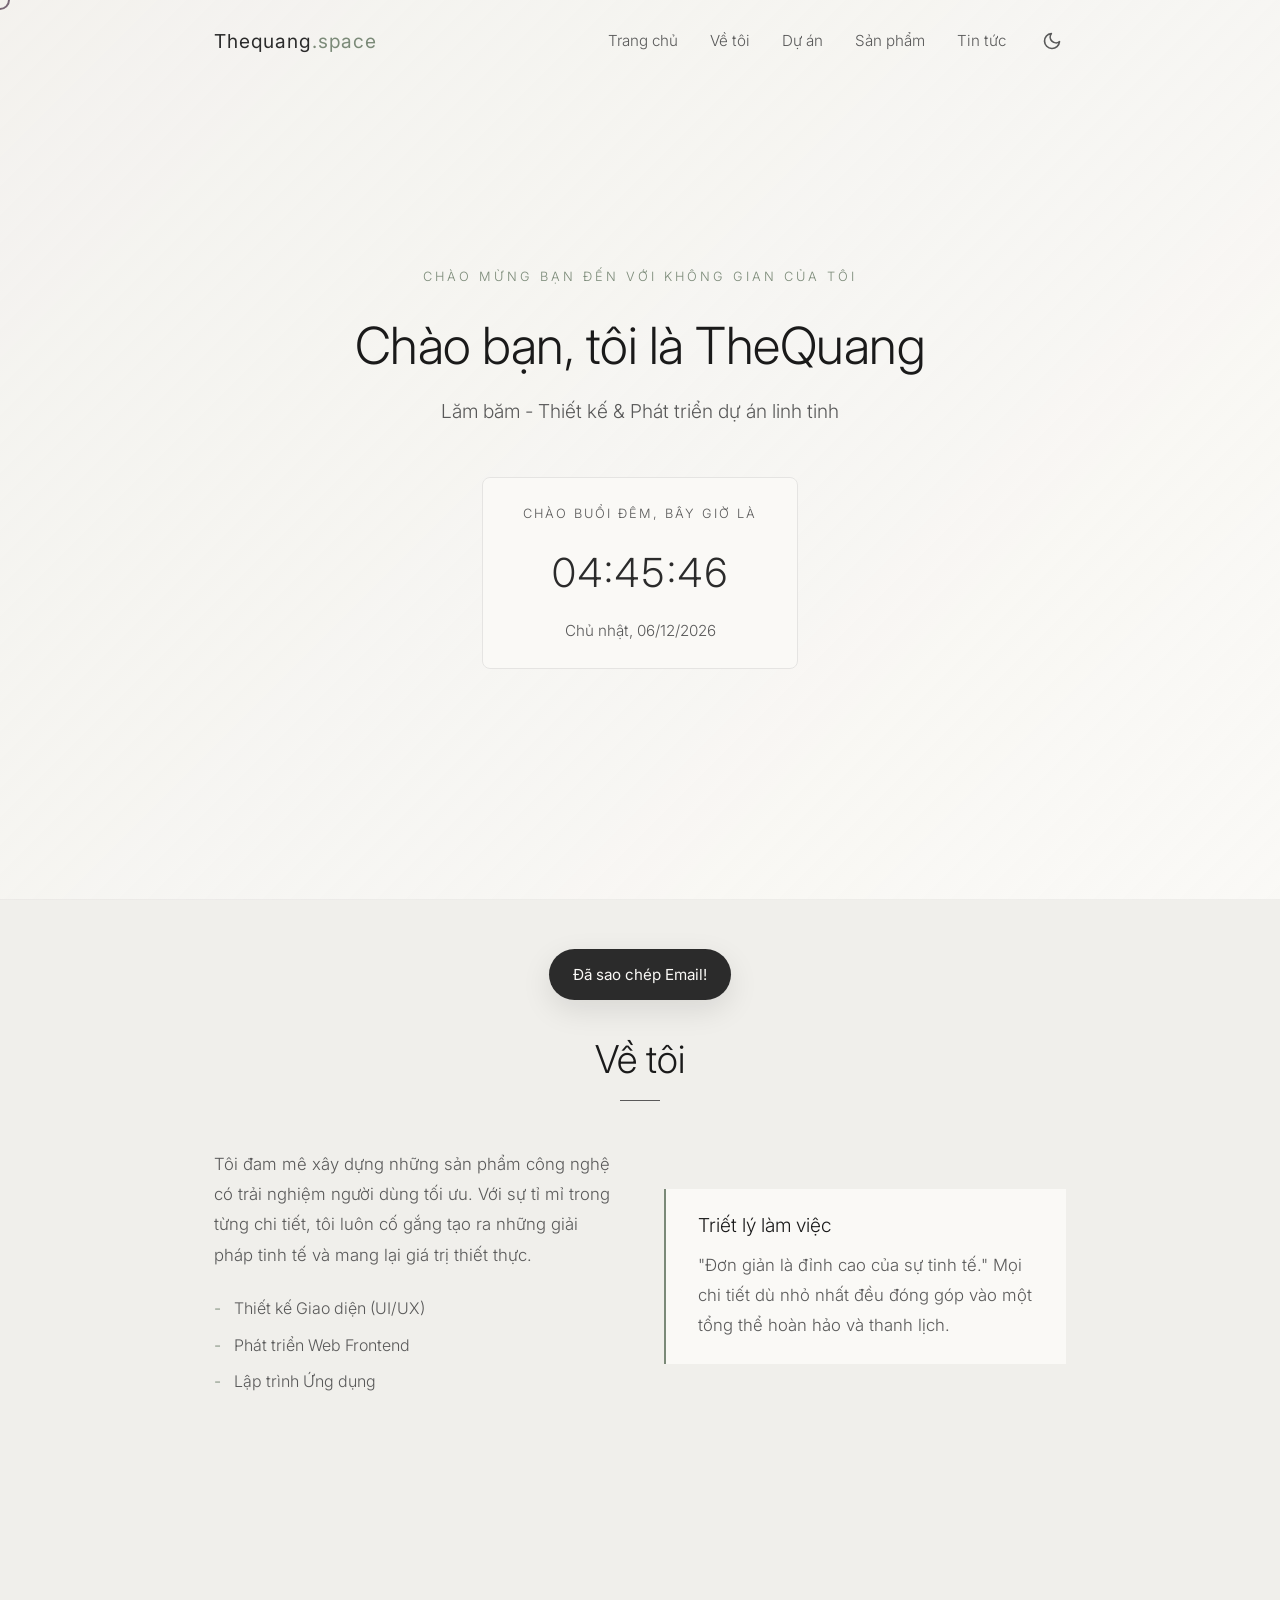
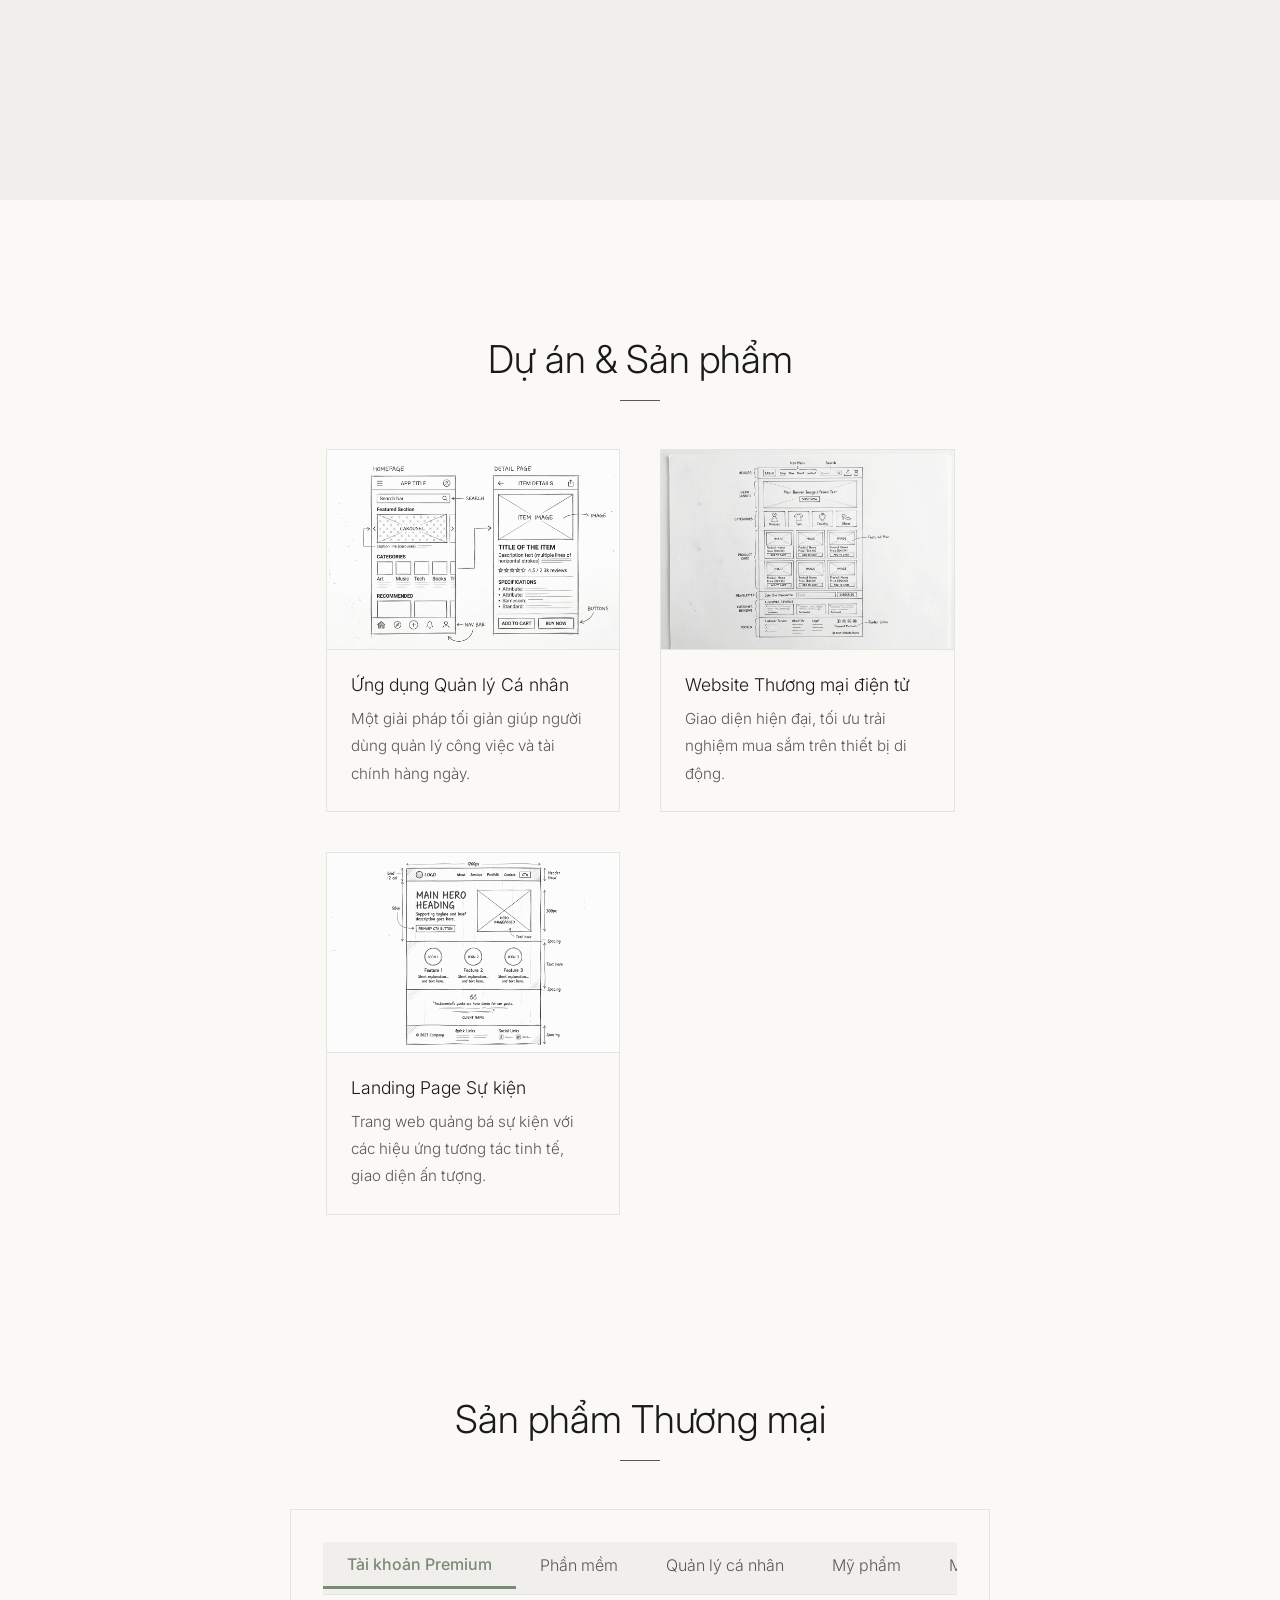
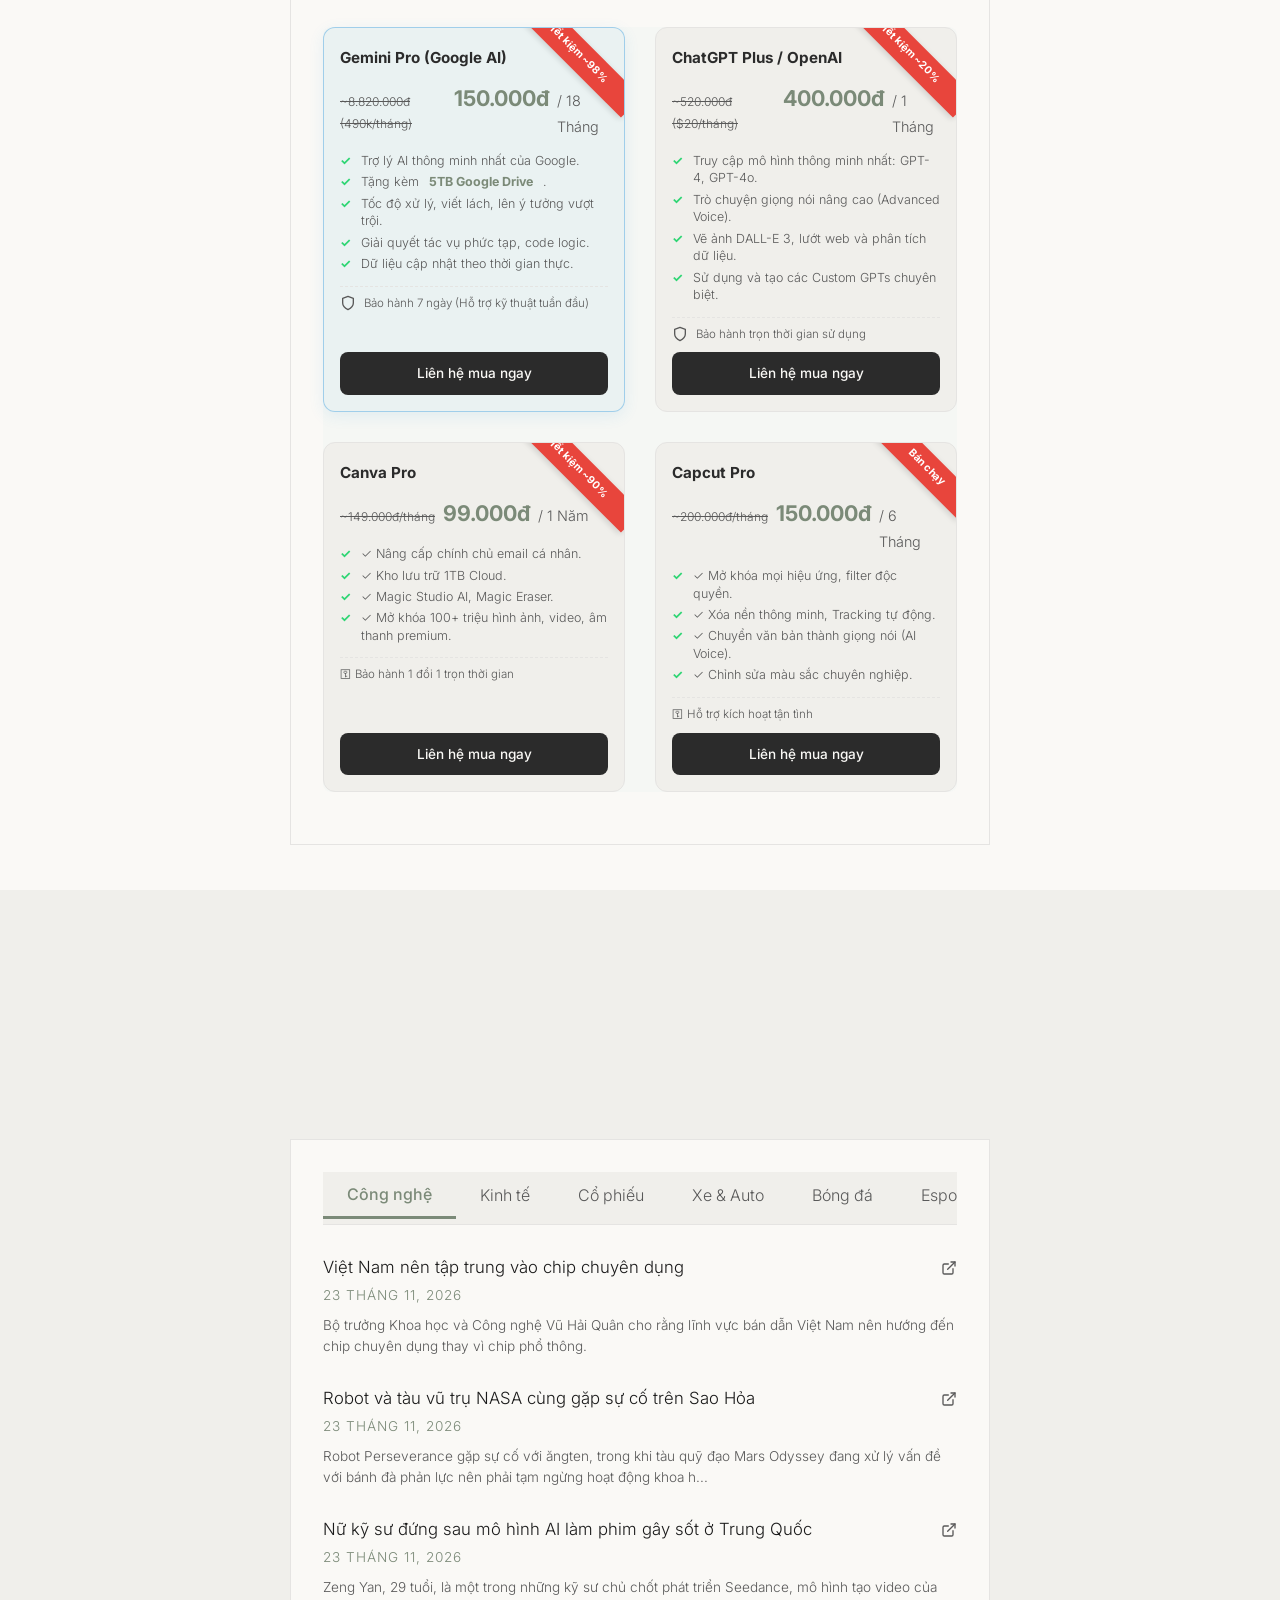
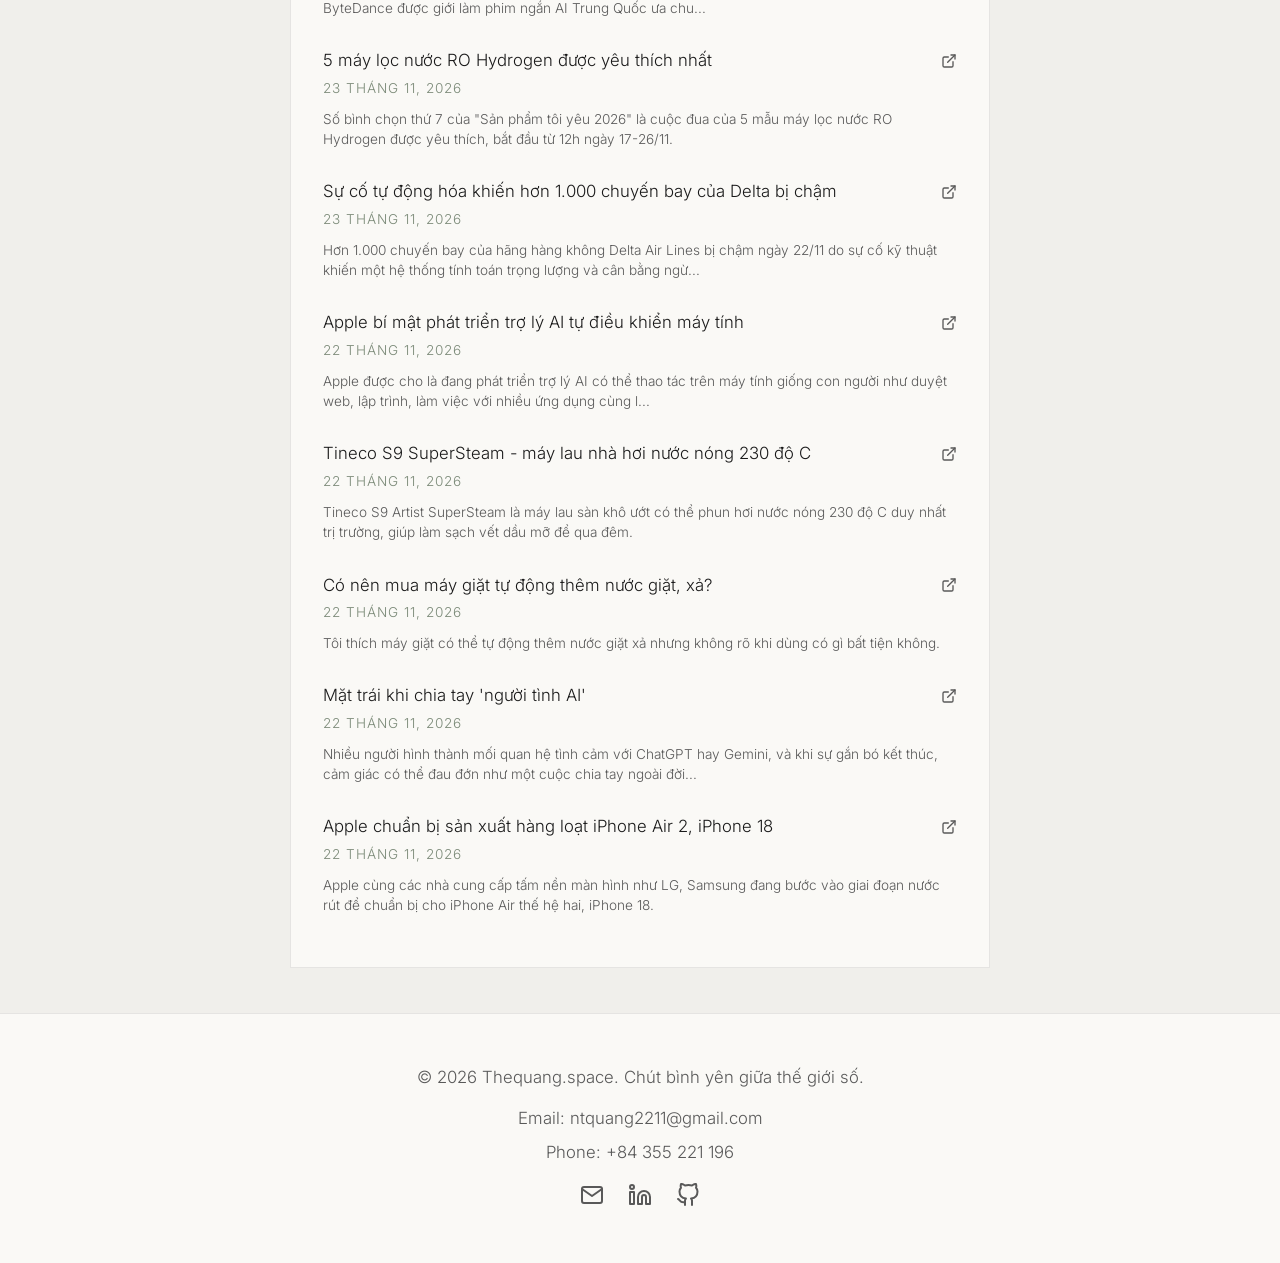
==== commit 481d411c: "Auto-update daily news [2026-11-23]" ====
--- a/index.html
+++ b/index.html
@@ -643,9 +643,34 @@
                         <div id="tech-news" class="tab-pane active">
                             <div class="news-container">
                                 <article class="news-item">
-                                    <h3>Thị trường smartphone Đông Nam Á lao dốc <a href="https://vnexpress.net/thi-truong-smartphone-dong-nam-a-lao-doc-5147543.html" target="_blank" class="source-icon" title="Đến trang nguồn"><svg xmlns="http://www.w3.org/2000/svg" width="16" height="16" viewBox="0 0 24 24" fill="none" stroke="currentColor" stroke-width="2" stroke-linecap="round" stroke-linejoin="round"><path d="M18 13v6a2 2 0 0 1-2 2H5a2 2 0 0 1-2-2V8a2 2 0 0 1 2-2h6"></path><polyline points="15 3 21 3 21 9"></polyline><line x1="10" y1="14" x2="21" y2="3"></line></svg></a></h3>
+                                    <h3>Việt Nam nên tập trung vào chip chuyên dụng <a href="https://vnexpress.net/viet-nam-nen-tap-trung-vao-chip-chuyen-dung-5147936.html" target="_blank" class="source-icon" title="Đến trang nguồn"><svg xmlns="http://www.w3.org/2000/svg" width="16" height="16" viewBox="0 0 24 24" fill="none" stroke="currentColor" stroke-width="2" stroke-linecap="round" stroke-linejoin="round"><path d="M18 13v6a2 2 0 0 1-2 2H5a2 2 0 0 1-2-2V8a2 2 0 0 1 2-2h6"></path><polyline points="15 3 21 3 21 9"></polyline><line x1="10" y1="14" x2="21" y2="3"></line></svg></a></h3>
+                                    <span class="news-date">23 Tháng 11, 2026</span>
+                                    <p>Bộ trưởng Khoa học và Công nghệ Vũ Hải Quân cho rằng lĩnh vực bán dẫn Việt Nam nên hướng đến chip chuyên dụng thay vì chip phổ thông.</p>
+                                </article>
+                                <article class="news-item">
+                                    <h3>Robot và tàu vũ trụ NASA cùng gặp sự cố trên Sao Hỏa <a href="https://vnexpress.net/robot-va-tau-vu-tru-nasa-cung-gap-su-co-tren-sao-hoa-5147991.html" target="_blank" class="source-icon" title="Đến trang nguồn"><svg xmlns="http://www.w3.org/2000/svg" width="16" height="16" viewBox="0 0 24 24" fill="none" stroke="currentColor" stroke-width="2" stroke-linecap="round" stroke-linejoin="round"><path d="M18 13v6a2 2 0 0 1-2 2H5a2 2 0 0 1-2-2V8a2 2 0 0 1 2-2h6"></path><polyline points="15 3 21 3 21 9"></polyline><line x1="10" y1="14" x2="21" y2="3"></line></svg></a></h3>
+                                    <span class="news-date">23 Tháng 11, 2026</span>
+                                    <p>Robot Perseverance gặp sự cố với ăngten, trong khi tàu quỹ đạo Mars Odyssey đang xử lý vấn đề với bánh đà phản lực nên phải tạm ngừng hoạt động khoa h...</p>
+                                </article>
+                                <article class="news-item">
+                                    <h3>Nữ kỹ sư đứng sau mô hình AI làm phim gây sốt ở Trung Quốc <a href="https://vnexpress.net/nu-ky-su-dung-sau-mo-hinh-ai-lam-phim-gay-sot-o-trung-quoc-5146432.html" target="_blank" class="source-icon" title="Đến trang nguồn"><svg xmlns="http://www.w3.org/2000/svg" width="16" height="16" viewBox="0 0 24 24" fill="none" stroke="currentColor" stroke-width="2" stroke-linecap="round" stroke-linejoin="round"><path d="M18 13v6a2 2 0 0 1-2 2H5a2 2 0 0 1-2-2V8a2 2 0 0 1 2-2h6"></path><polyline points="15 3 21 3 21 9"></polyline><line x1="10" y1="14" x2="21" y2="3"></line></svg></a></h3>
+                                    <span class="news-date">23 Tháng 11, 2026</span>
+                                    <p>Zeng Yan, 29 tuổi, là một trong những kỹ sư chủ chốt phát triển Seedance, mô hình tạo video của ByteDance được giới làm phim ngắn AI Trung Quốc ưa chu...</p>
+                                </article>
+                                <article class="news-item">
+                                    <h3>5 máy lọc nước RO Hydrogen được yêu thích nhất <a href="https://vnexpress.net/5-may-loc-nuoc-ro-hydrogen-duoc-yeu-thich-nhat-5147742.html" target="_blank" class="source-icon" title="Đến trang nguồn"><svg xmlns="http://www.w3.org/2000/svg" width="16" height="16" viewBox="0 0 24 24" fill="none" stroke="currentColor" stroke-width="2" stroke-linecap="round" stroke-linejoin="round"><path d="M18 13v6a2 2 0 0 1-2 2H5a2 2 0 0 1-2-2V8a2 2 0 0 1 2-2h6"></path><polyline points="15 3 21 3 21 9"></polyline><line x1="10" y1="14" x2="21" y2="3"></line></svg></a></h3>
+                                    <span class="news-date">23 Tháng 11, 2026</span>
+                                    <p>Số bình chọn thứ 7 của "Sản phẩm tôi yêu 2026" là cuộc đua của 5 mẫu máy lọc nước RO Hydrogen được yêu thích, bắt đầu từ 12h ngày 17-26/11.</p>
+                                </article>
+                                <article class="news-item">
+                                    <h3>Sự cố tự động hóa khiến hơn 1.000 chuyến bay của Delta bị chậm <a href="https://vnexpress.net/su-co-tu-dong-hoa-khien-hon-1-000-chuyen-bay-cua-delta-bi-cham-5147770.html" target="_blank" class="source-icon" title="Đến trang nguồn"><svg xmlns="http://www.w3.org/2000/svg" width="16" height="16" viewBox="0 0 24 24" fill="none" stroke="currentColor" stroke-width="2" stroke-linecap="round" stroke-linejoin="round"><path d="M18 13v6a2 2 0 0 1-2 2H5a2 2 0 0 1-2-2V8a2 2 0 0 1 2-2h6"></path><polyline points="15 3 21 3 21 9"></polyline><line x1="10" y1="14" x2="21" y2="3"></line></svg></a></h3>
+                                    <span class="news-date">23 Tháng 11, 2026</span>
+                                    <p>Hơn 1.000 chuyến bay của hãng hàng không Delta Air Lines bị chậm ngày 22/11 do sự cố kỹ thuật khiến một hệ thống tính toán trọng lượng và cân bằng ngừ...</p>
+                                </article>
+                                <article class="news-item">
+                                    <h3>Apple bí mật phát triển trợ lý AI tự điều khiển máy tính <a href="https://vnexpress.net/apple-bi-mat-phat-trien-tro-ly-ai-tu-dieu-khien-may-tinh-5147686.html" target="_blank" class="source-icon" title="Đến trang nguồn"><svg xmlns="http://www.w3.org/2000/svg" width="16" height="16" viewBox="0 0 24 24" fill="none" stroke="currentColor" stroke-width="2" stroke-linecap="round" stroke-linejoin="round"><path d="M18 13v6a2 2 0 0 1-2 2H5a2 2 0 0 1-2-2V8a2 2 0 0 1 2-2h6"></path><polyline points="15 3 21 3 21 9"></polyline><line x1="10" y1="14" x2="21" y2="3"></line></svg></a></h3>
                                     <span class="news-date">22 Tháng 11, 2026</span>
-                                    <p>Lượng smartphone xuất xưởng tại khu vực Đông Nam Á giảm 36% trong quý III/2026 so với cùng kỳ năm ngoái, riêng thị trường Việt Nam tăng trưởng 1%.</p>
+                                    <p>Apple được cho là đang phát triển trợ lý AI có thể thao tác trên máy tính giống con người như duyệt web, lập trình, làm việc với nhiều ứng dụng cùng l...</p>
                                 </article>
                                 <article class="news-item">
                                     <h3>Tineco S9 SuperSteam - máy lau nhà hơi nước nóng 230 độ C <a href="https://vnexpress.net/tineco-s9-supersteam-may-lau-nha-hoi-nuoc-nong-230-do-c-5147033.html" target="_blank" class="source-icon" title="Đến trang nguồn"><svg xmlns="http://www.w3.org/2000/svg" width="16" height="16" viewBox="0 0 24 24" fill="none" stroke="currentColor" stroke-width="2" stroke-linecap="round" stroke-linejoin="round"><path d="M18 13v6a2 2 0 0 1-2 2H5a2 2 0 0 1-2-2V8a2 2 0 0 1 2-2h6"></path><polyline points="15 3 21 3 21 9"></polyline><line x1="10" y1="14" x2="21" y2="3"></line></svg></a></h3>
@@ -653,44 +678,19 @@
                                     <p>Tineco S9 Artist SuperSteam là máy lau sàn khô ướt có thể phun hơi nước nóng 230 độ C duy nhất trị trường,  giúp làm sạch vết dầu mỡ để qua đêm.</p>
                                 </article>
                                 <article class="news-item">
-                                    <h3>Tại sao dàn nóng điều hòa có thể phát nổ? <a href="https://vnexpress.net/tai-sao-dan-nong-dieu-hoa-co-the-phat-no-5144290.html" target="_blank" class="source-icon" title="Đến trang nguồn"><svg xmlns="http://www.w3.org/2000/svg" width="16" height="16" viewBox="0 0 24 24" fill="none" stroke="currentColor" stroke-width="2" stroke-linecap="round" stroke-linejoin="round"><path d="M18 13v6a2 2 0 0 1-2 2H5a2 2 0 0 1-2-2V8a2 2 0 0 1 2-2h6"></path><polyline points="15 3 21 3 21 9"></polyline><line x1="10" y1="14" x2="21" y2="3"></line></svg></a></h3>
-                                    <span class="news-date">22 Tháng 11, 2026</span>
-                                    <p>Dàn nóng điều hòa được nhà sản xuất tính toán kỹ về an toàn trước khi xuất xưởng, nhưng vẫn có nguy cơ cháy nổ do khâu lắp đặt, bảo dưỡng hay cách bảo...</p>
-                                </article>
-                                <article class="news-item">
                                     <h3>Có nên mua máy giặt tự động thêm nước giặt, xả? <a href="https://vnexpress.net/co-nen-mua-may-giat-tu-dong-them-nuoc-giat-xa-5147539.html" target="_blank" class="source-icon" title="Đến trang nguồn"><svg xmlns="http://www.w3.org/2000/svg" width="16" height="16" viewBox="0 0 24 24" fill="none" stroke="currentColor" stroke-width="2" stroke-linecap="round" stroke-linejoin="round"><path d="M18 13v6a2 2 0 0 1-2 2H5a2 2 0 0 1-2-2V8a2 2 0 0 1 2-2h6"></path><polyline points="15 3 21 3 21 9"></polyline><line x1="10" y1="14" x2="21" y2="3"></line></svg></a></h3>
                                     <span class="news-date">22 Tháng 11, 2026</span>
                                     <p>Tôi thích máy giặt có thể tự động thêm nước giặt xả nhưng không rõ khi dùng có gì bất tiện không.</p>
                                 </article>
                                 <article class="news-item">
-                                    <h3>Hơn 100 triệu cua đỏ trên đảo Giáng Sinh lũ lượt di cư <a href="https://vnexpress.net/hon-100-trieu-cua-do-tren-dao-giang-sinh-lu-luot-di-cu-5147515.html" target="_blank" class="source-icon" title="Đến trang nguồn"><svg xmlns="http://www.w3.org/2000/svg" width="16" height="16" viewBox="0 0 24 24" fill="none" stroke="currentColor" stroke-width="2" stroke-linecap="round" stroke-linejoin="round"><path d="M18 13v6a2 2 0 0 1-2 2H5a2 2 0 0 1-2-2V8a2 2 0 0 1 2-2h6"></path><polyline points="15 3 21 3 21 9"></polyline><line x1="10" y1="14" x2="21" y2="3"></line></svg></a></h3>
-                                    <span class="news-date">21 Tháng 11, 2026</span>
-                                    <p>Số lượng cua đỏ khổng lồ tham gia cuộc di cư tập thể trên hòn đảo xa xôi của Australia, phủ kín mọi nẻo đường ra biển.</p>
-                                </article>
-                                <article class="news-item">
-                                    <h3>Bãi bỏ 18 thủ tục hành chính về sở hữu trí tuệ <a href="https://vnexpress.net/bai-bo-18-thu-tuc-hanh-chinh-ve-so-huu-tri-tue-5147427.html" target="_blank" class="source-icon" title="Đến trang nguồn"><svg xmlns="http://www.w3.org/2000/svg" width="16" height="16" viewBox="0 0 24 24" fill="none" stroke="currentColor" stroke-width="2" stroke-linecap="round" stroke-linejoin="round"><path d="M18 13v6a2 2 0 0 1-2 2H5a2 2 0 0 1-2-2V8a2 2 0 0 1 2-2h6"></path><polyline points="15 3 21 3 21 9"></polyline><line x1="10" y1="14" x2="21" y2="3"></line></svg></a></h3>
-                                    <span class="news-date">21 Tháng 11, 2026</span>
-                                    <p>Luật Sở hữu trí tuệ sửa đổi bãi bỏ 18 thủ tục hành chính, cắt giảm 5 điều kiện kinh doanh, đơn giản hóa chuyển nhượng quyền và thống nhất đầu mối quản...</p>
-                                </article>
-                                <article class="news-item">
-                                    <h3>Ít nhất 15% ngân sách chi sự nghiệp khoa học dành cho công nghệ chiến lược <a href="https://vnexpress.net/it-nhat-15-ngan-sach-chi-su-nghiep-khoa-hoc-danh-cho-cong-nghe-chien-luoc-5147349.html" target="_blank" class="source-icon" title="Đến trang nguồn"><svg xmlns="http://www.w3.org/2000/svg" width="16" height="16" viewBox="0 0 24 24" fill="none" stroke="currentColor" stroke-width="2" stroke-linecap="round" stroke-linejoin="round"><path d="M18 13v6a2 2 0 0 1-2 2H5a2 2 0 0 1-2-2V8a2 2 0 0 1 2-2h6"></path><polyline points="15 3 21 3 21 9"></polyline><line x1="10" y1="14" x2="21" y2="3"></line></svg></a></h3>
-                                    <span class="news-date">21 Tháng 11, 2026</span>
-                                    <p>Quốc hội yêu cầu dành ít nhất 15% ngân sách nhà nước chi sự nghiệp khoa học cho nghiên cứu công nghệ chiến lược, đẩy mạnh khoán chi, đầu tư mạo hiểm v...</p>
-                                </article>
-                                <article class="news-item">
-                                    <h3>Máy chăm sóc mặt thông minh giá 12,9 triệu đồng <a href="https://vnexpress.net/may-cham-soc-mat-thong-minh-gia-12-9-trieu-dong-5147493.html" target="_blank" class="source-icon" title="Đến trang nguồn"><svg xmlns="http://www.w3.org/2000/svg" width="16" height="16" viewBox="0 0 24 24" fill="none" stroke="currentColor" stroke-width="2" stroke-linecap="round" stroke-linejoin="round"><path d="M18 13v6a2 2 0 0 1-2 2H5a2 2 0 0 1-2-2V8a2 2 0 0 1 2-2h6"></path><polyline points="15 3 21 3 21 9"></polyline><line x1="10" y1="14" x2="21" y2="3"></line></svg></a></h3>
-                                    <span class="news-date">21 Tháng 11, 2026</span>
-                                    <p>Therabody SkinSpa Pro có thiết kế nhỏ gọn, hỗ trợ nhiều đầu chuyển, khả năng chăm sóc da mặt cá nhân hóa qua ứng dụng nhưng giá cao.</p>
-                                </article>
-                                <article class="news-item">
-                                    <h3>Anthropic - từ phòng thí nghiệm AI đến đế chế nghìn tỷ USD <a href="https://vnexpress.net/anthropic-tu-phong-thi-nghiem-ai-den-de-che-nghin-ty-usd-5147177.html" target="_blank" class="source-icon" title="Đến trang nguồn"><svg xmlns="http://www.w3.org/2000/svg" width="16" height="16" viewBox="0 0 24 24" fill="none" stroke="currentColor" stroke-width="2" stroke-linecap="round" stroke-linejoin="round"><path d="M18 13v6a2 2 0 0 1-2 2H5a2 2 0 0 1-2-2V8a2 2 0 0 1 2-2h6"></path><polyline points="15 3 21 3 21 9"></polyline><line x1="10" y1="14" x2="21" y2="3"></line></svg></a></h3>
-                                    <span class="news-date">21 Tháng 11, 2026</span>
-                                    <p>Được thành lập với 7 cựu nhân viên OpenAI, Anthropic mong muốn phát triển trí tuệ nhân tạo an toàn, nhưng đang gặp thách thức với chính mục tiêu đó sa...</p>
-                                </article>
-                                <article class="news-item">
-                                    <h3>Intel sa thải một phần nhân sự IT toàn cầu <a href="https://vnexpress.net/intel-sa-thai-mot-phan-nhan-su-it-toan-cau-5147238.html" target="_blank" class="source-icon" title="Đến trang nguồn"><svg xmlns="http://www.w3.org/2000/svg" width="16" height="16" viewBox="0 0 24 24" fill="none" stroke="currentColor" stroke-width="2" stroke-linecap="round" stroke-linejoin="round"><path d="M18 13v6a2 2 0 0 1-2 2H5a2 2 0 0 1-2-2V8a2 2 0 0 1 2-2h6"></path><polyline points="15 3 21 3 21 9"></polyline><line x1="10" y1="14" x2="21" y2="3"></line></svg></a></h3>
-                                    <span class="news-date">21 Tháng 11, 2026</span>
-                                    <p>Hàng loạt nhân viên tại bộ phận IT của Intel được cho là nằm trong diện điều chỉnh mới nhất, nâng số nhân sự bị cắt giảm của hãng chip Mỹ lên 27.800 n...</p>
+                                    <h3>Mặt trái khi chia tay 'người tình AI' <a href="https://vnexpress.net/mat-trai-khi-chia-tay-nguoi-tinh-ai-5147801.html" target="_blank" class="source-icon" title="Đến trang nguồn"><svg xmlns="http://www.w3.org/2000/svg" width="16" height="16" viewBox="0 0 24 24" fill="none" stroke="currentColor" stroke-width="2" stroke-linecap="round" stroke-linejoin="round"><path d="M18 13v6a2 2 0 0 1-2 2H5a2 2 0 0 1-2-2V8a2 2 0 0 1 2-2h6"></path><polyline points="15 3 21 3 21 9"></polyline><line x1="10" y1="14" x2="21" y2="3"></line></svg></a></h3>
+                                    <span class="news-date">22 Tháng 11, 2026</span>
+                                    <p>Nhiều người hình thành mối quan hệ tình cảm với ChatGPT hay Gemini, và khi sự gắn bó kết thúc, cảm giác có thể đau đớn như một cuộc chia tay ngoài đời...</p>
+                                </article>
+                                <article class="news-item">
+                                    <h3>Apple chuẩn bị sản xuất hàng loạt iPhone Air 2, iPhone 18 <a href="https://vnexpress.net/apple-chuan-bi-san-xuat-hang-loat-iphone-air-2-iphone-18-5147678.html" target="_blank" class="source-icon" title="Đến trang nguồn"><svg xmlns="http://www.w3.org/2000/svg" width="16" height="16" viewBox="0 0 24 24" fill="none" stroke="currentColor" stroke-width="2" stroke-linecap="round" stroke-linejoin="round"><path d="M18 13v6a2 2 0 0 1-2 2H5a2 2 0 0 1-2-2V8a2 2 0 0 1 2-2h6"></path><polyline points="15 3 21 3 21 9"></polyline><line x1="10" y1="14" x2="21" y2="3"></line></svg></a></h3>
+                                    <span class="news-date">22 Tháng 11, 2026</span>
+                                    <p>Apple cùng các nhà cung cấp tấm nền màn hình như LG, Samsung đang bước vào giai đoạn nước rút để chuẩn bị cho iPhone Air thế hệ hai, iPhone 18.</p>
                                 </article>
                             </div>
                         </div>
@@ -698,54 +698,54 @@
                         <div id="economy-news" class="tab-pane">
                             <div class="news-container">
                                 <article class="news-item">
-                                    <h3>TP HCM khánh thành nhà máy thép 6.200 tỷ đồng tại Phú Mỹ <a href="https://vnexpress.net/tp-hcm-khanh-thanh-nha-may-thep-6-200-ty-dong-tai-phu-my-5147556.html" target="_blank" class="source-icon" title="Đến trang nguồn"><svg xmlns="http://www.w3.org/2000/svg" width="16" height="16" viewBox="0 0 24 24" fill="none" stroke="currentColor" stroke-width="2" stroke-linecap="round" stroke-linejoin="round"><path d="M18 13v6a2 2 0 0 1-2 2H5a2 2 0 0 1-2-2V8a2 2 0 0 1 2-2h6"></path><polyline points="15 3 21 3 21 9"></polyline><line x1="10" y1="14" x2="21" y2="3"></line></svg></a></h3>
-                                    <span class="news-date">22 Tháng 11, 2026</span>
-                                    <p>Nhà máy Tôn Nam Kim Phú Mỹ có vốn đầu tư 6.200 tỷ đồng với tổng công suất hơn 1,2 triệu tấn mỗi năm vừa chính thức khánh thành và đưa vào vận hành tại...</p>
-                                </article>
-                                <article class="news-item">
-                                    <h3>Bitcoin có lúc rơi còn 17.000 USD trên một sàn giao dịch <a href="https://vnexpress.net/bitcoin-co-luc-roi-con-17-000-usd-tren-mot-san-giao-dich-5147611.html" target="_blank" class="source-icon" title="Đến trang nguồn"><svg xmlns="http://www.w3.org/2000/svg" width="16" height="16" viewBox="0 0 24 24" fill="none" stroke="currentColor" stroke-width="2" stroke-linecap="round" stroke-linejoin="round"><path d="M18 13v6a2 2 0 0 1-2 2H5a2 2 0 0 1-2-2V8a2 2 0 0 1 2-2h6"></path><polyline points="15 3 21 3 21 9"></polyline><line x1="10" y1="14" x2="21" y2="3"></line></svg></a></h3>
-                                    <span class="news-date">22 Tháng 11, 2026</span>
-                                    <p>Bitcoin trên sàn Kraken có thời điểm "sập" về 17.000 USD, thấp hơn 70% so với thị trường, do biến động bất thường ở cặp giao dịch bằng đôla Canada.</p>
-                                </article>
-                                <article class="news-item">
-                                    <h3>Jensen Huang mất gần 30% tài sản sau bê bối ngoại tình <a href="https://vnexpress.net/jensen-huang-mat-gan-30-tai-san-sau-be-boi-ngoai-tinh-5147541.html" target="_blank" class="source-icon" title="Đến trang nguồn"><svg xmlns="http://www.w3.org/2000/svg" width="16" height="16" viewBox="0 0 24 24" fill="none" stroke="currentColor" stroke-width="2" stroke-linecap="round" stroke-linejoin="round"><path d="M18 13v6a2 2 0 0 1-2 2H5a2 2 0 0 1-2-2V8a2 2 0 0 1 2-2h6"></path><polyline points="15 3 21 3 21 9"></polyline><line x1="10" y1="14" x2="21" y2="3"></line></svg></a></h3>
-                                    <span class="news-date">22 Tháng 11, 2026</span>
-                                    <p>Sau bê bối đời tư, tài sản của Jensen Huang, cựu CEO Nvidia, đã giảm 47,9 tỷ USD, tương đương khoảng 29,5%.</p>
-                                </article>
-                                <article class="news-item">
-                                    <h3>Dâu tây Trung Quốc có mẫu vượt ngưỡng thuốc bảo vệ thực vật gần 6 lần <a href="https://vnexpress.net/dau-tay-trung-quoc-co-mau-vuot-nguong-thuoc-bao-ve-thuc-vat-gan-6-lan-5147587.html" target="_blank" class="source-icon" title="Đến trang nguồn"><svg xmlns="http://www.w3.org/2000/svg" width="16" height="16" viewBox="0 0 24 24" fill="none" stroke="currentColor" stroke-width="2" stroke-linecap="round" stroke-linejoin="round"><path d="M18 13v6a2 2 0 0 1-2 2H5a2 2 0 0 1-2-2V8a2 2 0 0 1 2-2h6"></path><polyline points="15 3 21 3 21 9"></polyline><line x1="10" y1="14" x2="21" y2="3"></line></svg></a></h3>
-                                    <span class="news-date">22 Tháng 11, 2026</span>
-                                    <p>Một lô dâu tây tươi nhập khẩu từ Trung Quốc vừa bị phát hiện có dư lượng thuốc trừ sâu vượt ngưỡng gần 6 lần, khiến nhà chức trách yêu cầu tăng kiểm t...</p>
-                                </article>
-                                <article class="news-item">
-                                    <h3>Đặc sản rươi Hải Phòng 'rẻ chưa từng có' <a href="https://vnexpress.net/dac-san-ruoi-hai-phong-re-chua-tung-co-5146581.html" target="_blank" class="source-icon" title="Đến trang nguồn"><svg xmlns="http://www.w3.org/2000/svg" width="16" height="16" viewBox="0 0 24 24" fill="none" stroke="currentColor" stroke-width="2" stroke-linecap="round" stroke-linejoin="round"><path d="M18 13v6a2 2 0 0 1-2 2H5a2 2 0 0 1-2-2V8a2 2 0 0 1 2-2h6"></path><polyline points="15 3 21 3 21 9"></polyline><line x1="10" y1="14" x2="21" y2="3"></line></svg></a></h3>
-                                    <span class="news-date">22 Tháng 11, 2026</span>
-                                    <p>Từng có giá nửa triệu đồng mỗi kg, thậm chí lên 800.000 đồng khi mất mùa, rươi Hải Phòng nay chỉ còn 130.000-150.000 đồng, giảm gần 40% so với cùng kỳ...</p>
-                                </article>
-                                <article class="news-item">
-                                    <h3>Khối ngoại bán ròng chứng khoán vượt kỷ lục năm 2025 <a href="https://vnexpress.net/khoi-ngoai-ban-rong-chung-khoan-vuot-ky-luc-nam-2025-5147536.html" target="_blank" class="source-icon" title="Đến trang nguồn"><svg xmlns="http://www.w3.org/2000/svg" width="16" height="16" viewBox="0 0 24 24" fill="none" stroke="currentColor" stroke-width="2" stroke-linecap="round" stroke-linejoin="round"><path d="M18 13v6a2 2 0 0 1-2 2H5a2 2 0 0 1-2-2V8a2 2 0 0 1 2-2h6"></path><polyline points="15 3 21 3 21 9"></polyline><line x1="10" y1="14" x2="21" y2="3"></line></svg></a></h3>
-                                    <span class="news-date">22 Tháng 11, 2026</span>
-                                    <p>Chưa đầy 11 tháng, nhà đầu tư nước ngoài đã bán ròng gần 127.000 tỷ đồng trên sàn chứng khoán TP HCM, vượt kỷ lục mới thiết lập hồi năm ngoái.</p>
-                                </article>
-                                <article class="news-item">
-                                    <h3>Chính phủ yêu cầu cảnh báo sớm rủi ro với nhóm hàng xuất siêu lớn <a href="https://vnexpress.net/chinh-phu-yeu-cau-canh-bao-som-rui-ro-voi-nhom-hang-xuat-sieu-lon-5147531.html" target="_blank" class="source-icon" title="Đến trang nguồn"><svg xmlns="http://www.w3.org/2000/svg" width="16" height="16" viewBox="0 0 24 24" fill="none" stroke="currentColor" stroke-width="2" stroke-linecap="round" stroke-linejoin="round"><path d="M18 13v6a2 2 0 0 1-2 2H5a2 2 0 0 1-2-2V8a2 2 0 0 1 2-2h6"></path><polyline points="15 3 21 3 21 9"></polyline><line x1="10" y1="14" x2="21" y2="3"></line></svg></a></h3>
-                                    <span class="news-date">22 Tháng 11, 2026</span>
-                                    <p>Bộ Công Thương được giao theo dõi mặt hàng, thị trường và doanh nghiệp có mức độ tập trung xuất khẩu cao để cảnh báo sớm nguy cơ bị điều tra, áp thuế ...</p>
-                                </article>
-                                <article class="news-item">
-                                    <h3>Pin xe cũ được tái sử dụng làm hệ thống lưu trữ điện <a href="https://vnexpress.net/pin-xe-cu-duoc-tai-su-dung-lam-he-thong-luu-tru-dien-5147488.html" target="_blank" class="source-icon" title="Đến trang nguồn"><svg xmlns="http://www.w3.org/2000/svg" width="16" height="16" viewBox="0 0 24 24" fill="none" stroke="currentColor" stroke-width="2" stroke-linecap="round" stroke-linejoin="round"><path d="M18 13v6a2 2 0 0 1-2 2H5a2 2 0 0 1-2-2V8a2 2 0 0 1 2-2h6"></path><polyline points="15 3 21 3 21 9"></polyline><line x1="10" y1="14" x2="21" y2="3"></line></svg></a></h3>
-                                    <span class="news-date">22 Tháng 11, 2026</span>
-                                    <p>Doanh nghiệp Canada Moment Energy bắt đầu sản xuất thương mại pin lưu trữ (BESS) từ pin xe điện cũ, bàn giao từ đầu năm tới, sau khi sản phẩm đạt chứn...</p>
-                                </article>
-                                <article class="news-item">
-                                    <h3>Thủ tướng chỉ thị kích cầu tiêu dùng cuối năm <a href="https://vnexpress.net/thu-tuong-chi-thi-kich-cau-tieu-dung-cuoi-nam-5147500.html" target="_blank" class="source-icon" title="Đến trang nguồn"><svg xmlns="http://www.w3.org/2000/svg" width="16" height="16" viewBox="0 0 24 24" fill="none" stroke="currentColor" stroke-width="2" stroke-linecap="round" stroke-linejoin="round"><path d="M18 13v6a2 2 0 0 1-2 2H5a2 2 0 0 1-2-2V8a2 2 0 0 1 2-2h6"></path><polyline points="15 3 21 3 21 9"></polyline><line x1="10" y1="14" x2="21" y2="3"></line></svg></a></h3>
-                                    <span class="news-date">21 Tháng 11, 2026</span>
-                                    <p>Thủ tướng yêu cầu Bộ Tài chính điều hành chính sách thuế, phí hợp lý, nhằm giảm chi phí sinh hoạt và tăng khả năng chi tiêu của các hộ gia đình, kích ...</p>
-                                </article>
-                                <article class="news-item">
-                                    <h3>Ngành tôm Việt Nam đặt mục tiêu xuất khẩu 4,7 tỷ USD <a href="https://vnexpress.net/nganh-tom-viet-nam-dat-muc-tieu-xuat-khau-4-7-ty-usd-5147435.html" target="_blank" class="source-icon" title="Đến trang nguồn"><svg xmlns="http://www.w3.org/2000/svg" width="16" height="16" viewBox="0 0 24 24" fill="none" stroke="currentColor" stroke-width="2" stroke-linecap="round" stroke-linejoin="round"><path d="M18 13v6a2 2 0 0 1-2 2H5a2 2 0 0 1-2-2V8a2 2 0 0 1 2-2h6"></path><polyline points="15 3 21 3 21 9"></polyline><line x1="10" y1="14" x2="21" y2="3"></line></svg></a></h3>
-                                    <span class="news-date">21 Tháng 11, 2026</span>
-                                    <p>Ngành tôm đặt mục tiêu kim ngạch xuất khẩu đạt 4,6-4,7 tỷ USD trong năm 2027, sau khi ghi nhận mức tăng trưởng gần 9% trong 10 tháng năm nay, dù thị t...</p>
+                                    <h3>TP HCM, Hà Nội có thể phát triển điện mặt trời mái nhà nhiều nhất cả nước <a href="https://vnexpress.net/tp-hcm-ha-noi-co-the-phat-trien-dien-mat-troi-mai-nha-nhieu-nhat-ca-nuoc-5147917.html" target="_blank" class="source-icon" title="Đến trang nguồn"><svg xmlns="http://www.w3.org/2000/svg" width="16" height="16" viewBox="0 0 24 24" fill="none" stroke="currentColor" stroke-width="2" stroke-linecap="round" stroke-linejoin="round"><path d="M18 13v6a2 2 0 0 1-2 2H5a2 2 0 0 1-2-2V8a2 2 0 0 1 2-2h6"></path><polyline points="15 3 21 3 21 9"></polyline><line x1="10" y1="14" x2="21" y2="3"></line></svg></a></h3>
+                                    <span class="news-date">23 Tháng 11, 2026</span>
+                                    <p>Bộ Công Thương đề xuất phân bổ cho TP HCM, Hà Nội chỉ tiêu phát triển lần lượt 628 MW và 510 MW điện mặt trời mái nhà đến hết năm 2027, cao nhất cả nư...</p>
+                                </article>
+                                <article class="news-item">
+                                    <h3>Heo hơi tăng giá gần 30% sau khi chạm đáy 3 năm <a href="https://vnexpress.net/heo-hoi-tang-gia-gan-30-sau-khi-cham-day-3-nam-5148039.html" target="_blank" class="source-icon" title="Đến trang nguồn"><svg xmlns="http://www.w3.org/2000/svg" width="16" height="16" viewBox="0 0 24 24" fill="none" stroke="currentColor" stroke-width="2" stroke-linecap="round" stroke-linejoin="round"><path d="M18 13v6a2 2 0 0 1-2 2H5a2 2 0 0 1-2-2V8a2 2 0 0 1 2-2h6"></path><polyline points="15 3 21 3 21 9"></polyline><line x1="10" y1="14" x2="21" y2="3"></line></svg></a></h3>
+                                    <span class="news-date">23 Tháng 11, 2026</span>
+                                    <p>Sau khi chạm đáy 3 năm, khoảng 43.000 đồng một kg hồi tháng 10, giá heo hơi tăng trở lại 49.000-56.000 đồng, nhưng người nuôi vẫn khó có lãi.</p>
+                                </article>
+                                <article class="news-item">
+                                    <h3>LPBank có quyền tổng giám đốc mới <a href="https://vnexpress.net/lpbank-co-quyen-tong-giam-doc-moi-5148030.html" target="_blank" class="source-icon" title="Đến trang nguồn"><svg xmlns="http://www.w3.org/2000/svg" width="16" height="16" viewBox="0 0 24 24" fill="none" stroke="currentColor" stroke-width="2" stroke-linecap="round" stroke-linejoin="round"><path d="M18 13v6a2 2 0 0 1-2 2H5a2 2 0 0 1-2-2V8a2 2 0 0 1 2-2h6"></path><polyline points="15 3 21 3 21 9"></polyline><line x1="10" y1="14" x2="21" y2="3"></line></svg></a></h3>
+                                    <span class="news-date">23 Tháng 11, 2026</span>
+                                    <p>Bà Vũ Nam Hương, sinh năm 1983, được LPBank bổ nhiệm làm Quyền tổng giám đốc từ hôm nay.</p>
+                                </article>
+                                <article class="news-item">
+                                    <h3>Tỷ giá trung tâm lập kỷ lục mới <a href="https://vnexpress.net/ty-gia-trung-tam-lap-ky-luc-moi-5148005.html" target="_blank" class="source-icon" title="Đến trang nguồn"><svg xmlns="http://www.w3.org/2000/svg" width="16" height="16" viewBox="0 0 24 24" fill="none" stroke="currentColor" stroke-width="2" stroke-linecap="round" stroke-linejoin="round"><path d="M18 13v6a2 2 0 0 1-2 2H5a2 2 0 0 1-2-2V8a2 2 0 0 1 2-2h6"></path><polyline points="15 3 21 3 21 9"></polyline><line x1="10" y1="14" x2="21" y2="3"></line></svg></a></h3>
+                                    <span class="news-date">23 Tháng 11, 2026</span>
+                                    <p>Tỷ giá trung tâm hôm nay tăng 9 đồng, lên mức kỷ lục mới, trong khi giá USD tại các ngân hàng thương mại tăng hơn 300 đồng sau hai tuần, vượt 26.000 đ...</p>
+                                </article>
+                                <article class="news-item">
+                                    <h3>7 thành viên mới của Trung tâm tài chính quốc tế TP HCM dự kiến huy động 5 tỷ USD <a href="https://vnexpress.net/7-thanh-vien-moi-cua-trung-tam-tai-chinh-quoc-te-tp-hcm-du-kien-huy-dong-5-ty-usd-5147995.html" target="_blank" class="source-icon" title="Đến trang nguồn"><svg xmlns="http://www.w3.org/2000/svg" width="16" height="16" viewBox="0 0 24 24" fill="none" stroke="currentColor" stroke-width="2" stroke-linecap="round" stroke-linejoin="round"><path d="M18 13v6a2 2 0 0 1-2 2H5a2 2 0 0 1-2-2V8a2 2 0 0 1 2-2h6"></path><polyline points="15 3 21 3 21 9"></polyline><line x1="10" y1="14" x2="21" y2="3"></line></svg></a></h3>
+                                    <span class="news-date">23 Tháng 11, 2026</span>
+                                    <p>Dragon Capital, Mekong Capital, quỹ đầu tư Singapore CMIA Capital Partners là ba trong 7 thành viên mới của VIFC-HCMC, dự kiến huy động 5 tỷ USD giai ...</p>
+                                </article>
+                                <article class="news-item">
+                                    <h3>Công ty ông Trần Bá Dương trả lãi trái phiếu 12,5% một năm <a href="https://vnexpress.net/cong-ty-ong-tran-ba-duong-tra-lai-trai-phieu-12-5-mot-nam-5147939.html" target="_blank" class="source-icon" title="Đến trang nguồn"><svg xmlns="http://www.w3.org/2000/svg" width="16" height="16" viewBox="0 0 24 24" fill="none" stroke="currentColor" stroke-width="2" stroke-linecap="round" stroke-linejoin="round"><path d="M18 13v6a2 2 0 0 1-2 2H5a2 2 0 0 1-2-2V8a2 2 0 0 1 2-2h6"></path><polyline points="15 3 21 3 21 9"></polyline><line x1="10" y1="14" x2="21" y2="3"></line></svg></a></h3>
+                                    <span class="news-date">23 Tháng 11, 2026</span>
+                                    <p>Tập đoàn Trường Hải (Thaco) mới phát hành lô trái phiếu 3.000 tỷ đồng với lãi suất tăng mạnh so với cách đây hai tháng, lên 12,5% một năm.</p>
+                                </article>
+                                <article class="news-item">
+                                    <h3>Bong bóng AI liệu đã vỡ? <a href="https://vnexpress.net/bong-bong-ai-lieu-da-vo-5147868.html" target="_blank" class="source-icon" title="Đến trang nguồn"><svg xmlns="http://www.w3.org/2000/svg" width="16" height="16" viewBox="0 0 24 24" fill="none" stroke="currentColor" stroke-width="2" stroke-linecap="round" stroke-linejoin="round"><path d="M18 13v6a2 2 0 0 1-2 2H5a2 2 0 0 1-2-2V8a2 2 0 0 1 2-2h6"></path><polyline points="15 3 21 3 21 9"></polyline><line x1="10" y1="14" x2="21" y2="3"></line></svg></a></h3>
+                                    <span class="news-date">23 Tháng 11, 2026</span>
+                                    <p>Đợt bán tháo cổ phiếu AI gần đây trên thị trường chứng khoán khiến nhiều nhà đầu tư liên tưởng đến bong bóng dotcom năm 2000.</p>
+                                </article>
+                                <article class="news-item">
+                                    <h3>Hàng tỷ USD bị thổi bay sau cú rơi của Bitcoin <a href="https://vnexpress.net/hang-ty-usd-bi-thoi-bay-sau-cu-roi-cua-bitcoin-5147874.html" target="_blank" class="source-icon" title="Đến trang nguồn"><svg xmlns="http://www.w3.org/2000/svg" width="16" height="16" viewBox="0 0 24 24" fill="none" stroke="currentColor" stroke-width="2" stroke-linecap="round" stroke-linejoin="round"><path d="M18 13v6a2 2 0 0 1-2 2H5a2 2 0 0 1-2-2V8a2 2 0 0 1 2-2h6"></path><polyline points="15 3 21 3 21 9"></polyline><line x1="10" y1="14" x2="21" y2="3"></line></svg></a></h3>
+                                    <span class="news-date">23 Tháng 11, 2026</span>
+                                    <p>Bitcoin xuống mức thấp nhất hơn 2 năm đã xóa sổ hàng tỷ USD vị thế phái sinh, nhà đầu tư cắt lỗ và rút tiền khỏi các quỹ ETF.</p>
+                                </article>
+                                <article class="news-item">
+                                    <h3>Nợ xấu ngân hàng tiếp tục tăng <a href="https://vnexpress.net/no-xau-ngan-hang-tiep-tuc-tang-5147545.html" target="_blank" class="source-icon" title="Đến trang nguồn"><svg xmlns="http://www.w3.org/2000/svg" width="16" height="16" viewBox="0 0 24 24" fill="none" stroke="currentColor" stroke-width="2" stroke-linecap="round" stroke-linejoin="round"><path d="M18 13v6a2 2 0 0 1-2 2H5a2 2 0 0 1-2-2V8a2 2 0 0 1 2-2h6"></path><polyline points="15 3 21 3 21 9"></polyline><line x1="10" y1="14" x2="21" y2="3"></line></svg></a></h3>
+                                    <span class="news-date">23 Tháng 11, 2026</span>
+                                    <p>Các đơn vị phân tích cho biết tại thời điểm 30/9, tỷ lệ nợ xấu của các ngân hàng đã tăng 0,1% so với giai đoạn cuối quý II.</p>
+                                </article>
+                                <article class="news-item">
+                                    <h3>Mỗi lượng vàng miếng tăng 1,5 triệu đồng <a href="https://vnexpress.net/moi-luong-vang-mieng-tang-1-5-trieu-dong-5147827.html" target="_blank" class="source-icon" title="Đến trang nguồn"><svg xmlns="http://www.w3.org/2000/svg" width="16" height="16" viewBox="0 0 24 24" fill="none" stroke="currentColor" stroke-width="2" stroke-linecap="round" stroke-linejoin="round"><path d="M18 13v6a2 2 0 0 1-2 2H5a2 2 0 0 1-2-2V8a2 2 0 0 1 2-2h6"></path><polyline points="15 3 21 3 21 9"></polyline><line x1="10" y1="14" x2="21" y2="3"></line></svg></a></h3>
+                                    <span class="news-date">23 Tháng 11, 2026</span>
+                                    <p>Giá vàng miếng sáng nay lên lại 135 triệu đồng một lượng, trong khi nhẫn trơn có sự chênh lệch giữa các thương hiệu lớn.</p>
                                 </article>
                             </div>
                         </div>
@@ -753,54 +753,54 @@
                         <div id="stock-news" class="tab-pane">
                             <div class="news-container">
                                 <article class="news-item">
-                                    <h3>Chủ tịch 35 tuổi sắp mua gần 14 triệu cổ phiếu SMC <a href="https://cafef.vn/chu-tich-35-tuoi-sap-mua-gan-14-trieu-co-phieu-smc-188261122124812704.chn" target="_blank" class="source-icon" title="Đến trang nguồn"><svg xmlns="http://www.w3.org/2000/svg" width="16" height="16" viewBox="0 0 24 24" fill="none" stroke="currentColor" stroke-width="2" stroke-linecap="round" stroke-linejoin="round"><path d="M18 13v6a2 2 0 0 1-2 2H5a2 2 0 0 1-2-2V8a2 2 0 0 1 2-2h6"></path><polyline points="15 3 21 3 21 9"></polyline><line x1="10" y1="14" x2="21" y2="3"></line></svg></a></h3>
-                                    <span class="news-date">22 Tháng 11, 26</span>
-                                    <p>Ông Nguyễn Hoàng Anh - Chủ tịch Hội đồng quản trị Công ty CP Đầu tư Thương mại SMC - đăng ký nhận chuyển nhượng 27,4 triệu quyền mua cổ phiếu SMC từ c...</p>
-                                </article>
-                                <article class="news-item">
-                                    <h3>Chuyên gia chỉ ra “chất xúc tác” 5.000 tỷ USD có thể giúp vàng tăng giá trở lại <a href="https://cafef.vn/chuyen-gia-chi-ra-chat-xuc-tac-5000-ty-usd-co-the-giup-vang-tang-gia-tro-lai-188261122090823455.chn" target="_blank" class="source-icon" title="Đến trang nguồn"><svg xmlns="http://www.w3.org/2000/svg" width="16" height="16" viewBox="0 0 24 24" fill="none" stroke="currentColor" stroke-width="2" stroke-linecap="round" stroke-linejoin="round"><path d="M18 13v6a2 2 0 0 1-2 2H5a2 2 0 0 1-2-2V8a2 2 0 0 1 2-2h6"></path><polyline points="15 3 21 3 21 9"></polyline><line x1="10" y1="14" x2="21" y2="3"></line></svg></a></h3>
-                                    <span class="news-date">22 Tháng 11, 26</span>
-                                    <p>Bất chấp đợt bán tháo mạnh trên thị trường kim loại quý, những lo ngại về gánh nặng nợ công của Mỹ được kỳ vọng sẽ tiếp tục hỗ trợ triển vọng dài hạn ...</p>
-                                </article>
-                                <article class="news-item">
-                                    <h3>Giá bạc lao dốc hơn 15% trong một tuần, “cá mập” bất ngờ gom 77 tấn bạc hai phiên liên tiếp <a href="https://cafef.vn/gia-bac-lao-doc-hon-15-trong-mot-tuan-ca-map-bat-ngo-gom-77-tan-bac-hai-phien-lien-tiep-188261122085944985.chn" target="_blank" class="source-icon" title="Đến trang nguồn"><svg xmlns="http://www.w3.org/2000/svg" width="16" height="16" viewBox="0 0 24 24" fill="none" stroke="currentColor" stroke-width="2" stroke-linecap="round" stroke-linejoin="round"><path d="M18 13v6a2 2 0 0 1-2 2H5a2 2 0 0 1-2-2V8a2 2 0 0 1 2-2h6"></path><polyline points="15 3 21 3 21 9"></polyline><line x1="10" y1="14" x2="21" y2="3"></line></svg></a></h3>
-                                    <span class="news-date">22 Tháng 11, 26</span>
-                                    <p>Trong bối cảnh giá bạc thế giới liên tục phá đáy, quỹ ETF bạc iShares Silver Trust đã có động thái mua gom hơn 77 tấn bạc chỉ trong hai phiên giao dịc...</p>
-                                </article>
-                                <article class="news-item">
-                                    <h3>Giá vàng hôm nay 22/11: Hồi phục nhẹ nhưng vẫn đứng ở ngưỡng thấp <a href="https://cafef.vn/gia-vang-hom-nay-22-11-hoi-phuc-nhe-nhung-van-dung-o-nguong-thap-188261122090107889.chn" target="_blank" class="source-icon" title="Đến trang nguồn"><svg xmlns="http://www.w3.org/2000/svg" width="16" height="16" viewBox="0 0 24 24" fill="none" stroke="currentColor" stroke-width="2" stroke-linecap="round" stroke-linejoin="round"><path d="M18 13v6a2 2 0 0 1-2 2H5a2 2 0 0 1-2-2V8a2 2 0 0 1 2-2h6"></path><polyline points="15 3 21 3 21 9"></polyline><line x1="10" y1="14" x2="21" y2="3"></line></svg></a></h3>
-                                    <span class="news-date">22 Tháng 11, 26</span>
-                                    <p>Sáng 22/11, giá vàng thế giới được niêm yết trên Kitco ở mức 3.537 USD/ounce, tăng 13 USD/ounce so với đầu giờ sáng qua.</p>
-                                </article>
-                                <article class="news-item">
-                                    <h3>PNJ rối loạn sau sự cố kim cương, CEO Phan Quốc Công thừa nhận điểm yếu <a href="https://cafef.vn/pnj-roi-loan-sau-su-co-kim-cuong-ceo-phan-quoc-cong-thua-nhan-diem-yeu-188261122090214246.chn" target="_blank" class="source-icon" title="Đến trang nguồn"><svg xmlns="http://www.w3.org/2000/svg" width="16" height="16" viewBox="0 0 24 24" fill="none" stroke="currentColor" stroke-width="2" stroke-linecap="round" stroke-linejoin="round"><path d="M18 13v6a2 2 0 0 1-2 2H5a2 2 0 0 1-2-2V8a2 2 0 0 1 2-2h6"></path><polyline points="15 3 21 3 21 9"></polyline><line x1="10" y1="14" x2="21" y2="3"></line></svg></a></h3>
-                                    <span class="news-date">22 Tháng 11, 26</span>
-                                    <p>Tổng Giám đốc Phan Quốc Công của Công ty CP Vàng bạc Đá quý Phú Nhuận (PNJ) mới đây chia sẻ trên website doanh nghiệp, thừa nhận nhiều sai lầm từ bộ m...</p>
-                                </article>
-                                <article class="news-item">
-                                    <h3>2/3 số cổ phiếu trên HoSE giảm mạnh hơn VN-Index hé lộ điều gì? <a href="https://cafef.vn/2-3-so-co-phieu-tren-hose-giam-manh-hon-vn-index-he-lo-dieu-gi-188261121213625504.chn" target="_blank" class="source-icon" title="Đến trang nguồn"><svg xmlns="http://www.w3.org/2000/svg" width="16" height="16" viewBox="0 0 24 24" fill="none" stroke="currentColor" stroke-width="2" stroke-linecap="round" stroke-linejoin="round"><path d="M18 13v6a2 2 0 0 1-2 2H5a2 2 0 0 1-2-2V8a2 2 0 0 1 2-2h6"></path><polyline points="15 3 21 3 21 9"></polyline><line x1="10" y1="14" x2="21" y2="3"></line></svg></a></h3>
-                                    <span class="news-date">22 Tháng 11, 26</span>
-                                    <p>VN-Index giảm 5,36% từ đầu năm đến 20/11, trong khi lợi suất bình quân chia đều của 388 cổ phiếu HoSE âm 14,16%. Gần 77% mã giảm giá, với 149 cổ phiếu...</p>
-                                </article>
-                                <article class="news-item">
-                                    <h3>Vàng giảm gần 60 triệu đồng/lượng, nhà đầu tư nên làm gì? <a href="https://cafef.vn/vang-giam-gan-60-trieu-dong-luong-nha-dau-tu-nen-lam-gi-188261121223256579.chn" target="_blank" class="source-icon" title="Đến trang nguồn"><svg xmlns="http://www.w3.org/2000/svg" width="16" height="16" viewBox="0 0 24 24" fill="none" stroke="currentColor" stroke-width="2" stroke-linecap="round" stroke-linejoin="round"><path d="M18 13v6a2 2 0 0 1-2 2H5a2 2 0 0 1-2-2V8a2 2 0 0 1 2-2h6"></path><polyline points="15 3 21 3 21 9"></polyline><line x1="10" y1="14" x2="21" y2="3"></line></svg></a></h3>
-                                    <span class="news-date">22 Tháng 11, 26</span>
-                                    <p>Giá vàng thế giới giảm hơn 2.000 USD/ounce so với mức đỉnh, vàng trong nước mất gần 60 triệu đồng/lượng.</p>
-                                </article>
-                                <article class="news-item">
-                                    <h3>FPT bốc hơi 23.000 tỷ đồng vốn hóa sau một tháng, 27 quỹ ồ ạt “xả hàng” <a href="https://cafef.vn/fpt-boc-hoi-23000-ty-dong-von-hoa-sau-mot-thang-27-quy-o-at-xa-hang-188261120150520578.chn" target="_blank" class="source-icon" title="Đến trang nguồn"><svg xmlns="http://www.w3.org/2000/svg" width="16" height="16" viewBox="0 0 24 24" fill="none" stroke="currentColor" stroke-width="2" stroke-linecap="round" stroke-linejoin="round"><path d="M18 13v6a2 2 0 0 1-2 2H5a2 2 0 0 1-2-2V8a2 2 0 0 1 2-2h6"></path><polyline points="15 3 21 3 21 9"></polyline><line x1="10" y1="14" x2="21" y2="3"></line></svg></a></h3>
-                                    <span class="news-date">22 Tháng 11, 26</span>
-                                    <p>So với vùng đỉnh đầu năm 2025, cổ phiếu công nghệ này đã giảm gần 60% giá trị.</p>
-                                </article>
-                                <article class="news-item">
-                                    <h3>Lịch chốt quyền cổ tức tuần 23-27/11: Cổ tức tiền mặt cao nhất 45%, FPT sắp "phát" 1.900 tỷ đồng <a href="https://cafef.vn/lich-chot-quyen-co-tuc-tuan-23-27-11-co-tuc-tien-mat-cao-nhat-45-fpt-sap-phat-1900-ty-dong-1882611212103449.chn" target="_blank" class="source-icon" title="Đến trang nguồn"><svg xmlns="http://www.w3.org/2000/svg" width="16" height="16" viewBox="0 0 24 24" fill="none" stroke="currentColor" stroke-width="2" stroke-linecap="round" stroke-linejoin="round"><path d="M18 13v6a2 2 0 0 1-2 2H5a2 2 0 0 1-2-2V8a2 2 0 0 1 2-2h6"></path><polyline points="15 3 21 3 21 9"></polyline><line x1="10" y1="14" x2="21" y2="3"></line></svg></a></h3>
-                                    <span class="news-date">22 Tháng 11, 26</span>
-                                    <p>Tuần này có 9 doanh nghiệp trả cổ tức bằng tiền mặt, mức cao nhất là 40% và thấp nhất là gần 1%.</p>
-                                </article>
-                                <article class="news-item">
-                                    <h3>PNJ thay đổi chính sách thu đổi: Vàng nhận tiền sau 1 ngày, kim cương chờ 4 tháng <a href="https://cafef.vn/pnj-thay-doi-chinh-sach-thu-doi-vang-nhan-tien-sau-1-ngay-kim-cuong-cho-4-thang-188261121182046949.chn" target="_blank" class="source-icon" title="Đến trang nguồn"><svg xmlns="http://www.w3.org/2000/svg" width="16" height="16" viewBox="0 0 24 24" fill="none" stroke="currentColor" stroke-width="2" stroke-linecap="round" stroke-linejoin="round"><path d="M18 13v6a2 2 0 0 1-2 2H5a2 2 0 0 1-2-2V8a2 2 0 0 1 2-2h6"></path><polyline points="15 3 21 3 21 9"></polyline><line x1="10" y1="14" x2="21" y2="3"></line></svg></a></h3>
-                                    <span class="news-date">21 Tháng 11, 26</span>
-                                    <p>PNJ rút ngắn thời gian thanh toán thu đổi đối với nhiều nhóm vàng và trang sức, mở rộng lên 141 điểm tiếp nhận trên toàn quốc, trong bối cảnh doanh ng...</p>
+                                    <h3>Phó giáo sư nổi tiếng Việt Nam vừa có thêm 240 tỷ đồng chỉ trong một ngày <a href="https://cafef.vn/pho-giao-su-noi-tieng-viet-nam-vua-co-them-240-ty-dong-chi-trong-mot-ngay-188261123151750853.chn" target="_blank" class="source-icon" title="Đến trang nguồn"><svg xmlns="http://www.w3.org/2000/svg" width="16" height="16" viewBox="0 0 24 24" fill="none" stroke="currentColor" stroke-width="2" stroke-linecap="round" stroke-linejoin="round"><path d="M18 13v6a2 2 0 0 1-2 2H5a2 2 0 0 1-2-2V8a2 2 0 0 1 2-2h6"></path><polyline points="15 3 21 3 21 9"></polyline><line x1="10" y1="14" x2="21" y2="3"></line></svg></a></h3>
+                                    <span class="news-date">23 Tháng 11, 26</span>
+                                    <p>Ông Trương Gia Bình không chỉ là một trong những doanh nhân nổi tiếng nhất ngành công nghệ Việt Nam mà còn là một Phó giáo sư, Tiến sĩ có nhiều năm gắ...</p>
+                                </article>
+                                <article class="news-item">
+                                    <h3>“Cá mập” vừa rời ghế cổ đông lớn PNJ bất ngờ thông báo đóng quỹ <a href="https://cafef.vn/ca-map-vua-roi-ghe-co-dong-lon-pnj-bat-ngo-thong-bao-dong-quy-188261123134529196.chn" target="_blank" class="source-icon" title="Đến trang nguồn"><svg xmlns="http://www.w3.org/2000/svg" width="16" height="16" viewBox="0 0 24 24" fill="none" stroke="currentColor" stroke-width="2" stroke-linecap="round" stroke-linejoin="round"><path d="M18 13v6a2 2 0 0 1-2 2H5a2 2 0 0 1-2-2V8a2 2 0 0 1 2-2h6"></path><polyline points="15 3 21 3 21 9"></polyline><line x1="10" y1="14" x2="21" y2="3"></line></svg></a></h3>
+                                    <span class="news-date">23 Tháng 11, 26</span>
+                                    <p>Nhóm quỹ này vừa bán ra lượng lớn cổ phiếu PNJ vào đầu tháng 10 qua đó không còn là cổ đông lớn.</p>
+                                </article>
+                                <article class="news-item">
+                                    <h3>‘Cơn mưa’ cổ tức tiền mặt cuối năm, cao nhất lên tới 40% <a href="https://cafef.vn/con-mua-co-tuc-tien-mat-cuoi-nam-cao-nhat-len-toi-40-188261123132147558.chn" target="_blank" class="source-icon" title="Đến trang nguồn"><svg xmlns="http://www.w3.org/2000/svg" width="16" height="16" viewBox="0 0 24 24" fill="none" stroke="currentColor" stroke-width="2" stroke-linecap="round" stroke-linejoin="round"><path d="M18 13v6a2 2 0 0 1-2 2H5a2 2 0 0 1-2-2V8a2 2 0 0 1 2-2h6"></path><polyline points="15 3 21 3 21 9"></polyline><line x1="10" y1="14" x2="21" y2="3"></line></svg></a></h3>
+                                    <span class="news-date">23 Tháng 11, 26</span>
+                                    <p>Thị trường chứng khoán cuối tháng 11/2026 đón làn sóng chốt quyền nhận cổ tức tiền mặt sôi động. Hàng loạt doanh nghiệp lớn như FPT, May Sông Hồng, Sa...</p>
+                                </article>
+                                <article class="news-item">
+                                    <h3>Cuối năm, các quỹ đầu tư giữ tiền hay tìm cơ hội? <a href="https://cafef.vn/cuoi-nam-cac-quy-dau-tu-giu-tien-hay-tim-co-hoi-188261123132029271.chn" target="_blank" class="source-icon" title="Đến trang nguồn"><svg xmlns="http://www.w3.org/2000/svg" width="16" height="16" viewBox="0 0 24 24" fill="none" stroke="currentColor" stroke-width="2" stroke-linecap="round" stroke-linejoin="round"><path d="M18 13v6a2 2 0 0 1-2 2H5a2 2 0 0 1-2-2V8a2 2 0 0 1 2-2h6"></path><polyline points="15 3 21 3 21 9"></polyline><line x1="10" y1="14" x2="21" y2="3"></line></svg></a></h3>
+                                    <span class="news-date">23 Tháng 11, 26</span>
+                                    <p>Làn sóng rút vốn tiếp tục gây sức ép lên các quỹ đầu tư trong tháng 10/2026, đặc biệt ở nhóm quỹ cổ phiếu. Trong bối cảnh đó, sự trái chiều trong cách...</p>
+                                </article>
+                                <article class="news-item">
+                                    <h3>Lịch chốt quyền trả cổ tức trong tuần từ ngày 23/11-27/11, tỷ lệ cao nhất 40% <a href="https://cafef.vn/lich-chot-quyen-tra-co-tuc-trong-tuan-tu-ngay-23-11-27-11-ty-le-cao-nhat-40-188261123113021394.chn" target="_blank" class="source-icon" title="Đến trang nguồn"><svg xmlns="http://www.w3.org/2000/svg" width="16" height="16" viewBox="0 0 24 24" fill="none" stroke="currentColor" stroke-width="2" stroke-linecap="round" stroke-linejoin="round"><path d="M18 13v6a2 2 0 0 1-2 2H5a2 2 0 0 1-2-2V8a2 2 0 0 1 2-2h6"></path><polyline points="15 3 21 3 21 9"></polyline><line x1="10" y1="14" x2="21" y2="3"></line></svg></a></h3>
+                                    <span class="news-date">23 Tháng 11, 26</span>
+                                    <p>Trong tuần từ ngày 23/11/2026 đến ngày 27/11/2026, trên các sàn chứng khoán, có khoảng 10 doanh nghiệp chốt quyền trả cổ tức với tỷ lệ cao nhất là 40%...</p>
+                                </article>
+                                <article class="news-item">
+                                    <h3>Thủ tướng chủ trì Lễ kỷ niệm 30 năm Ngày truyền thống ngành Chứng khoán Việt Nam <a href="https://cafef.vn/thu-tuong-chu-tri-le-ky-niem-30-nam-ngay-truyen-thong-nganh-chung-khoan-viet-nam-188261123102040167.chn" target="_blank" class="source-icon" title="Đến trang nguồn"><svg xmlns="http://www.w3.org/2000/svg" width="16" height="16" viewBox="0 0 24 24" fill="none" stroke="currentColor" stroke-width="2" stroke-linecap="round" stroke-linejoin="round"><path d="M18 13v6a2 2 0 0 1-2 2H5a2 2 0 0 1-2-2V8a2 2 0 0 1 2-2h6"></path><polyline points="15 3 21 3 21 9"></polyline><line x1="10" y1="14" x2="21" y2="3"></line></svg></a></h3>
+                                    <span class="news-date">23 Tháng 11, 26</span>
+                                    <p>Lễ kỷ niệm 30 năm Ngày truyền thống ngành Chứng khoán Việt Nam, sự kiện trọng tâm của chuỗi hoạt động, diễn ra vào sáng thứ Sáu, ngày 27/11/2026, tại ...</p>
+                                </article>
+                                <article class="news-item">
+                                    <h3>Giá vàng hôm nay 23/11: Lộn ngược dòng từ đáy, chênh lệch mua bán tới 5 triệu đồng/lượng <a href="https://cafef.vn/gia-vang-hom-nay-23-11-lon-nguoc-dong-tu-day-chenh-lech-mua-ban-toi-5-trieu-dong-luong-18826112309581443.chn" target="_blank" class="source-icon" title="Đến trang nguồn"><svg xmlns="http://www.w3.org/2000/svg" width="16" height="16" viewBox="0 0 24 24" fill="none" stroke="currentColor" stroke-width="2" stroke-linecap="round" stroke-linejoin="round"><path d="M18 13v6a2 2 0 0 1-2 2H5a2 2 0 0 1-2-2V8a2 2 0 0 1 2-2h6"></path><polyline points="15 3 21 3 21 9"></polyline><line x1="10" y1="14" x2="21" y2="3"></line></svg></a></h3>
+                                    <span class="news-date">23 Tháng 11, 26</span>
+                                    <p>Với mức tăng từ 800.000 đồng đến 1,7 triệu đồng mỗi lượng, giá vàng hôm nay đã thoát khỏi mức đáy của 15 tháng qua.</p>
+                                </article>
+                                <article class="news-item">
+                                    <h3>Kịch bản từng xuất hiện năm 2022 có nguy cơ lặp lại trên thị trường chứng khoán Việt Nam <a href="https://cafef.vn/kich-ban-tung-xuat-hien-nam-2022-co-nguy-co-lap-lai-tren-thi-truong-chung-khoan-viet-nam-188261123091410539.chn" target="_blank" class="source-icon" title="Đến trang nguồn"><svg xmlns="http://www.w3.org/2000/svg" width="16" height="16" viewBox="0 0 24 24" fill="none" stroke="currentColor" stroke-width="2" stroke-linecap="round" stroke-linejoin="round"><path d="M18 13v6a2 2 0 0 1-2 2H5a2 2 0 0 1-2-2V8a2 2 0 0 1 2-2h6"></path><polyline points="15 3 21 3 21 9"></polyline><line x1="10" y1="14" x2="21" y2="3"></line></svg></a></h3>
+                                    <span class="news-date">23 Tháng 11, 26</span>
+                                    <p>MBS đánh giá diễn biến đáng lo ngại không chỉ nằm ở việc VN-Index đánh mất mốc 1.700 điểm mà còn ở sự suy yếu của những cổ phiếu vốn hóa lớn.</p>
+                                </article>
+                                <article class="news-item">
+                                    <h3>Giá vàng 9999 SJC hôm nay 23/11/2026 bao nhiêu 1 chỉ? <a href="https://cafef.vn/gia-vang-9999-sjc-hom-nay-23-11-2026-bao-nhieu-1-chi-188261123072544248.chn" target="_blank" class="source-icon" title="Đến trang nguồn"><svg xmlns="http://www.w3.org/2000/svg" width="16" height="16" viewBox="0 0 24 24" fill="none" stroke="currentColor" stroke-width="2" stroke-linecap="round" stroke-linejoin="round"><path d="M18 13v6a2 2 0 0 1-2 2H5a2 2 0 0 1-2-2V8a2 2 0 0 1 2-2h6"></path><polyline points="15 3 21 3 21 9"></polyline><line x1="10" y1="14" x2="21" y2="3"></line></svg></a></h3>
+                                    <span class="news-date">23 Tháng 11, 26</span>
+                                    <p>Giá vàng hôm nay 23/11/2026, cập nhật mới nhất giá vàng 9999 tại SJC cùng nhiều thương hiệu lớn trên thị trường.</p>
+                                </article>
+                                <article class="news-item">
+                                    <h3>Chủ tịch công ty nhận trăm tỷ cổ tức <a href="https://cafef.vn/chu-tich-cong-ty-nhan-tram-ty-co-tuc-188261123072438247.chn" target="_blank" class="source-icon" title="Đến trang nguồn"><svg xmlns="http://www.w3.org/2000/svg" width="16" height="16" viewBox="0 0 24 24" fill="none" stroke="currentColor" stroke-width="2" stroke-linecap="round" stroke-linejoin="round"><path d="M18 13v6a2 2 0 0 1-2 2H5a2 2 0 0 1-2-2V8a2 2 0 0 1 2-2h6"></path><polyline points="15 3 21 3 21 9"></polyline><line x1="10" y1="14" x2="21" y2="3"></line></svg></a></h3>
+                                    <span class="news-date">23 Tháng 11, 26</span>
+                                    <p>Ông Trương Gia Bình - Chủ tịch Hội đồng quản trị FPT - sẽ nhận về khoảng gần 130 tỷ đồng trong đợt tạm ứng cổ tức lần 1 năm 2026, ông Bùi Đức Thịnh - ...</p>
                                 </article>
                             </div>
                         </div>
@@ -808,54 +808,54 @@
                         <div id="auto-news" class="tab-pane">
                             <div class="news-container">
                                 <article class="news-item">
-                                    <h3>Người giao hàng thoát chết khi ôtô húc từ phía sau như trời giáng <a href="https://vnexpress.net/nguoi-giao-hang-thoat-chet-khi-oto-huc-tu-phia-sau-nhu-troi-giang-5147576.html" target="_blank" class="source-icon" title="Đến trang nguồn"><svg xmlns="http://www.w3.org/2000/svg" width="16" height="16" viewBox="0 0 24 24" fill="none" stroke="currentColor" stroke-width="2" stroke-linecap="round" stroke-linejoin="round"><path d="M18 13v6a2 2 0 0 1-2 2H5a2 2 0 0 1-2-2V8a2 2 0 0 1 2-2h6"></path><polyline points="15 3 21 3 21 9"></polyline><line x1="10" y1="14" x2="21" y2="3"></line></svg></a></h3>
-                                    <span class="news-date">22 Tháng 11, 2026</span>
-                                    <p>Ôtô tông văng xe máy của người giao hàng rồi rời khỏi hiện trường, khiến phương tiện hư hỏng nặng, may mắn người lái không bị thương, ngày 21/11.</p>
-                                </article>
-                                <article class="news-item">
-                                    <h3>Honda Avancier - SUV ba hàng ghế ra mắt thế giới <a href="https://vnexpress.net/honda-avancier-suv-ba-hang-ghe-ra-mat-the-gioi-5147596.html" target="_blank" class="source-icon" title="Đến trang nguồn"><svg xmlns="http://www.w3.org/2000/svg" width="16" height="16" viewBox="0 0 24 24" fill="none" stroke="currentColor" stroke-width="2" stroke-linecap="round" stroke-linejoin="round"><path d="M18 13v6a2 2 0 0 1-2 2H5a2 2 0 0 1-2-2V8a2 2 0 0 1 2-2h6"></path><polyline points="15 3 21 3 21 9"></polyline><line x1="10" y1="14" x2="21" y2="3"></line></svg></a></h3>
-                                    <span class="news-date">22 Tháng 11, 2026</span>
-                                    <p>Mẫu xe gầm cao trang bị hệ truyền động hybrid thế hệ mới của Honda, dẫn động 4 bánh toàn thời gian, cạnh tranh phân khúc cỡ trung.</p>
-                                </article>
-                                <article class="news-item">
-                                    <h3>Porsche Cayenne thuần điện giá từ 4,72 tỷ đồng <a href="https://vnexpress.net/porsche-cayenne-thuan-dien-gia-tu-4-72-ty-dong-5147457.html" target="_blank" class="source-icon" title="Đến trang nguồn"><svg xmlns="http://www.w3.org/2000/svg" width="16" height="16" viewBox="0 0 24 24" fill="none" stroke="currentColor" stroke-width="2" stroke-linecap="round" stroke-linejoin="round"><path d="M18 13v6a2 2 0 0 1-2 2H5a2 2 0 0 1-2-2V8a2 2 0 0 1 2-2h6"></path><polyline points="15 3 21 3 21 9"></polyline><line x1="10" y1="14" x2="21" y2="3"></line></svg></a></h3>
-                                    <span class="news-date">22 Tháng 11, 2026</span>
-                                    <p>Mẫu xe thương mại mạnh nhất lịch sử Porsche ra mắt hôm 21/11, mạnh 408-857 mã lực, riêng bản Turbo tăng tốc 0-100 km/h trong 2,5 giây.</p>
-                                </article>
-                                <article class="news-item">
-                                    <h3>Hành khách kiện tài xế vì phanh gấp tránh con gà <a href="https://vnexpress.net/hanh-khach-kien-tai-xe-vi-phanh-gap-tranh-con-ga-5147399.html" target="_blank" class="source-icon" title="Đến trang nguồn"><svg xmlns="http://www.w3.org/2000/svg" width="16" height="16" viewBox="0 0 24 24" fill="none" stroke="currentColor" stroke-width="2" stroke-linecap="round" stroke-linejoin="round"><path d="M18 13v6a2 2 0 0 1-2 2H5a2 2 0 0 1-2-2V8a2 2 0 0 1 2-2h6"></path><polyline points="15 3 21 3 21 9"></polyline><line x1="10" y1="14" x2="21" y2="3"></line></svg></a></h3>
-                                    <span class="news-date">22 Tháng 11, 2026</span>
-                                    <p>Bực tức vì tài xế xe công nghệ phanh gấp để tránh con gà băng qua đường, nữ hành khách kiện đòi bồi thường nhưng bị tòa bác bỏ.</p>
-                                </article>
-                                <article class="news-item">
-                                    <h3>Tai nạn liên hoàn khi ôtô dừng đèn đỏ sớm <a href="https://vnexpress.net/tai-nan-lien-hoan-khi-oto-dung-den-do-som-5147305.html" target="_blank" class="source-icon" title="Đến trang nguồn"><svg xmlns="http://www.w3.org/2000/svg" width="16" height="16" viewBox="0 0 24 24" fill="none" stroke="currentColor" stroke-width="2" stroke-linecap="round" stroke-linejoin="round"><path d="M18 13v6a2 2 0 0 1-2 2H5a2 2 0 0 1-2-2V8a2 2 0 0 1 2-2h6"></path><polyline points="15 3 21 3 21 9"></polyline><line x1="10" y1="14" x2="21" y2="3"></line></svg></a></h3>
-                                    <span class="news-date">21 Tháng 11, 2026</span>
-                                    <p>Một xe dừng sớm khi đèn xanh còn 3-4 giây, các xe sau không giữ khoảng cách dẫn đến va chạm liên hoàn, chiều 18/11.</p>
-                                </article>
-                                <article class="news-item">
-                                    <h3>Cuộc đua sôi động phân khúc CUV cỡ C cuối 2026 <a href="https://vnexpress.net/cuoc-dua-soi-dong-phan-khuc-cuv-co-c-cuoi-2026-5146888.html" target="_blank" class="source-icon" title="Đến trang nguồn"><svg xmlns="http://www.w3.org/2000/svg" width="16" height="16" viewBox="0 0 24 24" fill="none" stroke="currentColor" stroke-width="2" stroke-linecap="round" stroke-linejoin="round"><path d="M18 13v6a2 2 0 0 1-2 2H5a2 2 0 0 1-2-2V8a2 2 0 0 1 2-2h6"></path><polyline points="15 3 21 3 21 9"></polyline><line x1="10" y1="14" x2="21" y2="3"></line></svg></a></h3>
-                                    <span class="news-date">21 Tháng 11, 2026</span>
-                                    <p>Sau Forester, Sealion 5, Tucson, thế hệ mới của Mazda CX-5, Mitsubishi Outlander, Volkswagen Tiguan đồng loạt ra mắt thị trường vào cuối 2026.</p>
-                                </article>
-                                <article class="news-item">
-                                    <h3>Xiaomi lần đầu bán xe điện ra nước ngoài <a href="https://vnexpress.net/xiaomi-lan-dau-ban-xe-dien-ra-nuoc-ngoai-5146866.html" target="_blank" class="source-icon" title="Đến trang nguồn"><svg xmlns="http://www.w3.org/2000/svg" width="16" height="16" viewBox="0 0 24 24" fill="none" stroke="currentColor" stroke-width="2" stroke-linecap="round" stroke-linejoin="round"><path d="M18 13v6a2 2 0 0 1-2 2H5a2 2 0 0 1-2-2V8a2 2 0 0 1 2-2h6"></path><polyline points="15 3 21 3 21 9"></polyline><line x1="10" y1="14" x2="21" y2="3"></line></svg></a></h3>
-                                    <span class="news-date">21 Tháng 11, 2026</span>
-                                    <p>Xiaomi nhận đặt cọc ba dòng xe điện với mức giá cao hơn 40-81% so với nội địa, đánh dấu lần đầu hãng bán ôtô ra nước ngoài.</p>
-                                </article>
-                                <article class="news-item">
-                                    <h3>Xe buýt vượt ẩu gián tiếp gây tai nạn cho hai bà cháu <a href="https://vnexpress.net/xe-buyt-vuot-au-gian-tiep-gay-tai-nan-cho-hai-ba-chau-5147067.html" target="_blank" class="source-icon" title="Đến trang nguồn"><svg xmlns="http://www.w3.org/2000/svg" width="16" height="16" viewBox="0 0 24 24" fill="none" stroke="currentColor" stroke-width="2" stroke-linecap="round" stroke-linejoin="round"><path d="M18 13v6a2 2 0 0 1-2 2H5a2 2 0 0 1-2-2V8a2 2 0 0 1 2-2h6"></path><polyline points="15 3 21 3 21 9"></polyline><line x1="10" y1="14" x2="21" y2="3"></line></svg></a></h3>
-                                    <span class="news-date">21 Tháng 11, 2026</span>
-                                    <p>Xe buýt vượt ẩu lấn sang làn ngược chiều khiến một xe máy phải né vội rồi va chạm với xe máy khác, hôm 20/11.</p>
-                                </article>
-                                <article class="news-item">
-                                    <h3>Pin xe điện Porsche bốc cháy tại xưởng sửa chữa, hai người nhập viện <a href="https://vnexpress.net/pin-xe-dien-porsche-boc-chay-tai-xuong-sua-chua-hai-nguoi-nhap-vien-5147062.html" target="_blank" class="source-icon" title="Đến trang nguồn"><svg xmlns="http://www.w3.org/2000/svg" width="16" height="16" viewBox="0 0 24 24" fill="none" stroke="currentColor" stroke-width="2" stroke-linecap="round" stroke-linejoin="round"><path d="M18 13v6a2 2 0 0 1-2 2H5a2 2 0 0 1-2-2V8a2 2 0 0 1 2-2h6"></path><polyline points="15 3 21 3 21 9"></polyline><line x1="10" y1="14" x2="21" y2="3"></line></svg></a></h3>
-                                    <span class="news-date">21 Tháng 11, 2026</span>
-                                    <p>Cụm pin đã tháo rời của một chiếc Porsche Taycan nổ như pháo tại một xưởng sửa chữa chiều 19/11, khiến hai người phải nhập viện vì ngạt khói.</p>
-                                </article>
-                                <article class="news-item">
-                                    <h3>Toyota giảm giá hàng loạt xe, cao nhất hơn 70 triệu đồng <a href="https://vnexpress.net/toyota-giam-gia-hang-loat-xe-cao-nhat-hon-70-trieu-dong-5147079.html" target="_blank" class="source-icon" title="Đến trang nguồn"><svg xmlns="http://www.w3.org/2000/svg" width="16" height="16" viewBox="0 0 24 24" fill="none" stroke="currentColor" stroke-width="2" stroke-linecap="round" stroke-linejoin="round"><path d="M18 13v6a2 2 0 0 1-2 2H5a2 2 0 0 1-2-2V8a2 2 0 0 1 2-2h6"></path><polyline points="15 3 21 3 21 9"></polyline><line x1="10" y1="14" x2="21" y2="3"></line></svg></a></h3>
-                                    <span class="news-date">21 Tháng 11, 2026</span>
-                                    <p>Vios, Veloz, Yaris Cross, Innova Cross và nhiều dòng xe khác của Toyota giảm giá bằng khuyến mãi lệ phí trước bạ, áp dụng trong tháng 11.</p>
+                                    <h3>Taxi đâm lật xe 16 chỗ giữa phố <a href="https://vnexpress.net/taxi-dam-lat-xe-16-cho-giua-pho-5147913.html" target="_blank" class="source-icon" title="Đến trang nguồn"><svg xmlns="http://www.w3.org/2000/svg" width="16" height="16" viewBox="0 0 24 24" fill="none" stroke="currentColor" stroke-width="2" stroke-linecap="round" stroke-linejoin="round"><path d="M18 13v6a2 2 0 0 1-2 2H5a2 2 0 0 1-2-2V8a2 2 0 0 1 2-2h6"></path><polyline points="15 3 21 3 21 9"></polyline><line x1="10" y1="14" x2="21" y2="3"></line></svg></a></h3>
+                                    <span class="news-date">23 Tháng 11, 2026</span>
+                                    <p>Cùng qua ngã tư, xe taxi đâm ngang hông ôtô 16 chỗ khiến xe này bị lật ngang, hôm 23/11 tại Hàng Mã.</p>
+                                </article>
+                                <article class="news-item">
+                                    <h3>Hải quan không tìm được người mua siêu xe sau hai năm tịch thu <a href="https://vnexpress.net/hai-quan-khong-tim-duoc-nguoi-mua-sieu-xe-sau-hai-nam-tich-thu-5147355.html" target="_blank" class="source-icon" title="Đến trang nguồn"><svg xmlns="http://www.w3.org/2000/svg" width="16" height="16" viewBox="0 0 24 24" fill="none" stroke="currentColor" stroke-width="2" stroke-linecap="round" stroke-linejoin="round"><path d="M18 13v6a2 2 0 0 1-2 2H5a2 2 0 0 1-2-2V8a2 2 0 0 1 2-2h6"></path><polyline points="15 3 21 3 21 9"></polyline><line x1="10" y1="14" x2="21" y2="3"></line></svg></a></h3>
+                                    <span class="news-date">23 Tháng 11, 2026</span>
+                                    <p>Sau gần hai năm bị hải quan thu giữ, bộ đôi siêu xe hàng hiếm McLaren Senna và Ferrari LaFerrari vẫn chưa thể tìm thấy chủ nhân mới.</p>
+                                </article>
+                                <article class="news-item">
+                                    <h3>Hệ thống hybrid mới trên Honda Avancier hoạt động thế nào? <a href="https://vnexpress.net/he-thong-hybrid-moi-tren-honda-avancier-hoat-dong-the-nao-5147761.html" target="_blank" class="source-icon" title="Đến trang nguồn"><svg xmlns="http://www.w3.org/2000/svg" width="16" height="16" viewBox="0 0 24 24" fill="none" stroke="currentColor" stroke-width="2" stroke-linecap="round" stroke-linejoin="round"><path d="M18 13v6a2 2 0 0 1-2 2H5a2 2 0 0 1-2-2V8a2 2 0 0 1 2-2h6"></path><polyline points="15 3 21 3 21 9"></polyline><line x1="10" y1="14" x2="21" y2="3"></line></svg></a></h3>
+                                    <span class="news-date">23 Tháng 11, 2026</span>
+                                    <p>Hệ truyền động hybrid mới phát triển từ cấu trúc 2 môtơ điện trước đây, kết hợp máy xăng 2.0 và hệ dẫn động DualPower eAWD mới.</p>
+                                </article>
+                                <article class="news-item">
+                                    <h3>Xe con len qua hông xe tải vượt lên như tự sát <a href="https://vnexpress.net/xe-con-len-qua-hong-xe-tai-vuot-len-nhu-tu-sat-5147820.html" target="_blank" class="source-icon" title="Đến trang nguồn"><svg xmlns="http://www.w3.org/2000/svg" width="16" height="16" viewBox="0 0 24 24" fill="none" stroke="currentColor" stroke-width="2" stroke-linecap="round" stroke-linejoin="round"><path d="M18 13v6a2 2 0 0 1-2 2H5a2 2 0 0 1-2-2V8a2 2 0 0 1 2-2h6"></path><polyline points="15 3 21 3 21 9"></polyline><line x1="10" y1="14" x2="21" y2="3"></line></svg></a></h3>
+                                    <span class="news-date">23 Tháng 11, 2026</span>
+                                    <p>Đường hẹp mưa trơn trượt, chiếc xe con lấn hẳn sang làn đường ngược chiều để vượt qua xe tải hôm 18/11 tại Như Khuê.</p>
+                                </article>
+                                <article class="news-item">
+                                    <h3>BYD bị cấm bán xe ở châu Âu vì giống Land Rover Defender <a href="https://vnexpress.net/byd-bi-cam-ban-xe-o-chau-au-vi-giong-land-rover-defender-5147784.html" target="_blank" class="source-icon" title="Đến trang nguồn"><svg xmlns="http://www.w3.org/2000/svg" width="16" height="16" viewBox="0 0 24 24" fill="none" stroke="currentColor" stroke-width="2" stroke-linecap="round" stroke-linejoin="round"><path d="M18 13v6a2 2 0 0 1-2 2H5a2 2 0 0 1-2-2V8a2 2 0 0 1 2-2h6"></path><polyline points="15 3 21 3 21 9"></polyline><line x1="10" y1="14" x2="21" y2="3"></line></svg></a></h3>
+                                    <span class="news-date">23 Tháng 11, 2026</span>
+                                    <p>Tòa án Hà Lan ra lệnh cấm BYD bán mẫu SUV cỡ lớn Ti7 tại EU do vi phạm bản quyền thiết kế của Land Rover Defender.</p>
+                                </article>
+                                <article class="news-item">
+                                    <h3>Siêu phẩm Porsche 918 Spyder tại Việt Nam - kẻ tiên phong của thời đại cũ <a href="https://vnexpress.net/sieu-pham-porsche-918-spyder-tai-viet-nam-ke-tien-phong-cua-thoi-dai-cu-5147666.html" target="_blank" class="source-icon" title="Đến trang nguồn"><svg xmlns="http://www.w3.org/2000/svg" width="16" height="16" viewBox="0 0 24 24" fill="none" stroke="currentColor" stroke-width="2" stroke-linecap="round" stroke-linejoin="round"><path d="M18 13v6a2 2 0 0 1-2 2H5a2 2 0 0 1-2-2V8a2 2 0 0 1 2-2h6"></path><polyline points="15 3 21 3 21 9"></polyline><line x1="10" y1="14" x2="21" y2="3"></line></svg></a></h3>
+                                    <span class="news-date">23 Tháng 11, 2026</span>
+                                    <p>Mẫu siêu xe sản xuất giới hạn 918 chiếc, sở hữu những công nghệ đỉnh cao khi ra mắt cách đây hơn 10 năm.</p>
+                                </article>
+                                <article class="news-item">
+                                    <h3>Cục diện phân khúc CUV cỡ B sớm ngã ngũ <a href="https://vnexpress.net/cuc-dien-phan-khuc-cuv-co-b-som-nga-ngu-5147755.html" target="_blank" class="source-icon" title="Đến trang nguồn"><svg xmlns="http://www.w3.org/2000/svg" width="16" height="16" viewBox="0 0 24 24" fill="none" stroke="currentColor" stroke-width="2" stroke-linecap="round" stroke-linejoin="round"><path d="M18 13v6a2 2 0 0 1-2 2H5a2 2 0 0 1-2-2V8a2 2 0 0 1 2-2h6"></path><polyline points="15 3 21 3 21 9"></polyline><line x1="10" y1="14" x2="21" y2="3"></line></svg></a></h3>
+                                    <span class="news-date">23 Tháng 11, 2026</span>
+                                    <p>Năm 2026 còn hai tháng, nhưng VF 6 gần như nắm chắc ngôi vương doanh số phân khúc năm thứ hai liên tiếp, theo sau là Yaris Cross và Xforce.</p>
+                                </article>
+                                <article class="news-item">
+                                    <h3>Siêu xe Hà Lan có tư thế lái 'không giống ai' <a href="https://vnexpress.net/sieu-xe-ha-lan-co-tu-the-lai-khong-giong-ai-5147310.html" target="_blank" class="source-icon" title="Đến trang nguồn"><svg xmlns="http://www.w3.org/2000/svg" width="16" height="16" viewBox="0 0 24 24" fill="none" stroke="currentColor" stroke-width="2" stroke-linecap="round" stroke-linejoin="round"><path d="M18 13v6a2 2 0 0 1-2 2H5a2 2 0 0 1-2-2V8a2 2 0 0 1 2-2h6"></path><polyline points="15 3 21 3 21 9"></polyline><line x1="10" y1="14" x2="21" y2="3"></line></svg></a></h3>
+                                    <span class="news-date">23 Tháng 11, 2026</span>
+                                    <p>Sanrivatti One dùng động cơ V10 công suất 800 mã lực, tốc độ tối đa 330 km/h và tư thế lái nằm sấp chưa từng có trên xe thương mại.</p>
+                                </article>
+                                <article class="news-item">
+                                    <h3>Treo khí nén - thứ ngốn tiền trên xe sang cũ <a href="https://vnexpress.net/treo-khi-nen-thu-ngon-tien-tren-xe-sang-cu-5141085.html" target="_blank" class="source-icon" title="Đến trang nguồn"><svg xmlns="http://www.w3.org/2000/svg" width="16" height="16" viewBox="0 0 24 24" fill="none" stroke="currentColor" stroke-width="2" stroke-linecap="round" stroke-linejoin="round"><path d="M18 13v6a2 2 0 0 1-2 2H5a2 2 0 0 1-2-2V8a2 2 0 0 1 2-2h6"></path><polyline points="15 3 21 3 21 9"></polyline><line x1="10" y1="14" x2="21" y2="3"></line></svg></a></h3>
+                                    <span class="news-date">23 Tháng 11, 2026</span>
+                                    <p>Những chiếc xe trang bị hệ thống treo khí nén mang lại cảm giác êm ái nhưng cũng là cơn ác mộng với chủ xe khi hỏng hóc.</p>
+                                </article>
+                                <article class="news-item">
+                                    <h3>Ford giảm giá xe hàng loạt, cao nhất 144 triệu đồng <a href="https://vnexpress.net/ford-giam-gia-xe-hang-loat-cao-nhat-144-trieu-dong-5147592.html" target="_blank" class="source-icon" title="Đến trang nguồn"><svg xmlns="http://www.w3.org/2000/svg" width="16" height="16" viewBox="0 0 24 24" fill="none" stroke="currentColor" stroke-width="2" stroke-linecap="round" stroke-linejoin="round"><path d="M18 13v6a2 2 0 0 1-2 2H5a2 2 0 0 1-2-2V8a2 2 0 0 1 2-2h6"></path><polyline points="15 3 21 3 21 9"></polyline><line x1="10" y1="14" x2="21" y2="3"></line></svg></a></h3>
+                                    <span class="news-date">23 Tháng 11, 2026</span>
+                                    <p>Các dòng xe ăn khách của Ford như Territory, Everest, Ranger giảm giá bằng tiền mặt hoặc ưu đãi lệ phí trước bạ trong tháng 11.</p>
                                 </article>
                             </div>
                         </div>
@@ -863,54 +863,54 @@
                         <div id="football-news" class="tab-pane">
                             <div class="news-container">
                                 <article class="news-item">
-                                    <h3>Messi gây tranh cãi vì ném bóng vào mặt đối thủ ở MLS <a href="https://vnexpress.net/messi-gay-tranh-cai-vi-nem-bong-vao-mat-doi-thu-o-mls-5147619.html" target="_blank" class="source-icon" title="Đến trang nguồn"><svg xmlns="http://www.w3.org/2000/svg" width="16" height="16" viewBox="0 0 24 24" fill="none" stroke="currentColor" stroke-width="2" stroke-linecap="round" stroke-linejoin="round"><path d="M18 13v6a2 2 0 0 1-2 2H5a2 2 0 0 1-2-2V8a2 2 0 0 1 2-2h6"></path><polyline points="15 3 21 3 21 9"></polyline><line x1="10" y1="14" x2="21" y2="3"></line></svg></a></h3>
-                                    <span class="news-date">22 Tháng 11, 2026</span>
-                                    <p>HLV của Columbus Crew, Laurent Courtois cho rằng Lionel Messi đáng bị đuổi vì ném bóng vào mặt Gonzalo Tapia trong trận Inter Miami thua 0-3 ở vòng pl...</p>
-                                </article>
-                                <article class="news-item">
-                                    <h3>Việt kiều Mỹ phá sâu kỷ lục bơi Việt Nam <a href="https://vnexpress.net/viet-kieu-my-pha-sau-ky-luc-boi-viet-nam-5147606.html" target="_blank" class="source-icon" title="Đến trang nguồn"><svg xmlns="http://www.w3.org/2000/svg" width="16" height="16" viewBox="0 0 24 24" fill="none" stroke="currentColor" stroke-width="2" stroke-linecap="round" stroke-linejoin="round"><path d="M18 13v6a2 2 0 0 1-2 2H5a2 2 0 0 1-2-2V8a2 2 0 0 1 2-2h6"></path><polyline points="15 3 21 3 21 9"></polyline><line x1="10" y1="14" x2="21" y2="3"></line></svg></a></h3>
-                                    <span class="news-date">22 Tháng 11, 2026</span>
-                                    <p>Kình ngư Nguyễn Hoa Watson đạt 27 giây 16 ở vòng loại 50m ếch nam Đại hội Thể thao toàn quốc sáng 22/11, phá sâu kỷ lục giải tồn tại 16 năm của cố VĐV...</p>
-                                </article>
-                                <article class="news-item">
-                                    <h3>Inter Miami thua thảm ở MLS <a href="https://vnexpress.net/inter-miami-thua-tham-o-mls-5147568.html" target="_blank" class="source-icon" title="Đến trang nguồn"><svg xmlns="http://www.w3.org/2000/svg" width="16" height="16" viewBox="0 0 24 24" fill="none" stroke="currentColor" stroke-width="2" stroke-linecap="round" stroke-linejoin="round"><path d="M18 13v6a2 2 0 0 1-2 2H5a2 2 0 0 1-2-2V8a2 2 0 0 1 2-2h6"></path><polyline points="15 3 21 3 21 9"></polyline><line x1="10" y1="14" x2="21" y2="3"></line></svg></a></h3>
-                                    <span class="news-date">22 Tháng 11, 2026</span>
-                                    <p>Lionel Messi và các đồng đội chịu thất bại 0-3 ngay trên sân nhà NU trước Columbus Crew, trong trận ra quân giai đoạn play-off MLS tối 21/11.</p>
-                                </article>
-                                <article class="news-item">
-                                    <h3>Arteta: 'Arsenal lẽ ra phải dẫn Newcastle 3-0, 4-0' <a href="https://vnexpress.net/arteta-arsenal-le-ra-phai-dan-newcastle-3-0-4-0-5147560.html" target="_blank" class="source-icon" title="Đến trang nguồn"><svg xmlns="http://www.w3.org/2000/svg" width="16" height="16" viewBox="0 0 24 24" fill="none" stroke="currentColor" stroke-width="2" stroke-linecap="round" stroke-linejoin="round"><path d="M18 13v6a2 2 0 0 1-2 2H5a2 2 0 0 1-2-2V8a2 2 0 0 1 2-2h6"></path><polyline points="15 3 21 3 21 9"></polyline><line x1="10" y1="14" x2="21" y2="3"></line></svg></a></h3>
-                                    <span class="news-date">22 Tháng 11, 2026</span>
-                                    <p>HLV Mikel Arteta cho rằng Arsenal đánh rơi hai điểm khi để Newcastle ghi hai bàn từ một quả ném biên và một quả phạt góc trong trận hòa 2-2 ở vòng 11 ...</p>
-                                </article>
-                                <article class="news-item">
-                                    <h3>Mặt tối của thể hình thi đấu <a href="https://vnexpress.net/mat-toi-cua-the-hinh-thi-dau-5147466.html" target="_blank" class="source-icon" title="Đến trang nguồn"><svg xmlns="http://www.w3.org/2000/svg" width="16" height="16" viewBox="0 0 24 24" fill="none" stroke="currentColor" stroke-width="2" stroke-linecap="round" stroke-linejoin="round"><path d="M18 13v6a2 2 0 0 1-2 2H5a2 2 0 0 1-2-2V8a2 2 0 0 1 2-2h6"></path><polyline points="15 3 21 3 21 9"></polyline><line x1="10" y1="14" x2="21" y2="3"></line></svg></a></h3>
-                                    <span class="news-date">22 Tháng 11, 2026</span>
-                                    <p>Một lực sĩ gục trên sân khấu trước sinh nhật tuổi 34, trong khi nghiên cứu ghi nhận 46 ca đột tử do tim ở hơn 20.000 VĐV nam, đặt ra câu hỏi về cách c...</p>
-                                </article>
-                                <article class="news-item">
-                                    <h3>Ngoại hạng Anh nêu lý do từ chối bàn thắng của Haaland <a href="https://vnexpress.net/ngoai-hang-anh-neu-ly-do-tu-choi-ban-thang-cua-haaland-5147567.html" target="_blank" class="source-icon" title="Đến trang nguồn"><svg xmlns="http://www.w3.org/2000/svg" width="16" height="16" viewBox="0 0 24 24" fill="none" stroke="currentColor" stroke-width="2" stroke-linecap="round" stroke-linejoin="round"><path d="M18 13v6a2 2 0 0 1-2 2H5a2 2 0 0 1-2-2V8a2 2 0 0 1 2-2h6"></path><polyline points="15 3 21 3 21 9"></polyline><line x1="10" y1="14" x2="21" y2="3"></line></svg></a></h3>
-                                    <span class="news-date">22 Tháng 11, 2026</span>
-                                    <p>Ban tổ chức Ngoại hạng Anh xác định Bernd Leno đã kiểm soát bóng trước khi Erling Haaland đá bồi, nhưng khoảnh khắc dẫn tới quyết định từ chối bàn thắ...</p>
-                                </article>
-                                <article class="news-item">
-                                    <h3>Alcaraz đấu Zverev ở chung kết ATP Finals <a href="https://vnexpress.net/alcaraz-dau-zverev-o-chung-ket-atp-finals-5147552.html" target="_blank" class="source-icon" title="Đến trang nguồn"><svg xmlns="http://www.w3.org/2000/svg" width="16" height="16" viewBox="0 0 24 24" fill="none" stroke="currentColor" stroke-width="2" stroke-linecap="round" stroke-linejoin="round"><path d="M18 13v6a2 2 0 0 1-2 2H5a2 2 0 0 1-2-2V8a2 2 0 0 1 2-2h6"></path><polyline points="15 3 21 3 21 9"></polyline><line x1="10" y1="14" x2="21" y2="3"></line></svg></a></h3>
-                                    <span class="news-date">22 Tháng 11, 2026</span>
-                                    <p>Carlos Alcaraz ngược dòng hạ Ben Shelton 3-6, 6-3, 7-6(1), còn Alexander Zverev thắng Daniil Medvedev 7-6(0), 6-4, để tạo nên trận chung kết ATP Final...</p>
-                                </article>
-                                <article class="news-item">
-                                    <h3>Báo Bỉ: 'Tưởng chừng sẽ thắng dễ Việt Nam ở U17 World Cup' <a href="https://vnexpress.net/bao-bi-tuong-chung-se-thang-de-viet-nam-o-u17-world-cup-5147481.html" target="_blank" class="source-icon" title="Đến trang nguồn"><svg xmlns="http://www.w3.org/2000/svg" width="16" height="16" viewBox="0 0 24 24" fill="none" stroke="currentColor" stroke-width="2" stroke-linecap="round" stroke-linejoin="round"><path d="M18 13v6a2 2 0 0 1-2 2H5a2 2 0 0 1-2-2V8a2 2 0 0 1 2-2h6"></path><polyline points="15 3 21 3 21 9"></polyline><line x1="10" y1="14" x2="21" y2="3"></line></svg></a></h3>
-                                    <span class="news-date">22 Tháng 11, 2026</span>
-                                    <p>Truyền thông Bỉ đánh giá trận thắng Việt Nam 3-2 ở vòng bảng U17 World Cup 2026 là hấp dẫn nhưng khó nhằn, đồng thời khen ngợi hai bàn thắng của Lê Sỹ...</p>
-                                </article>
-                                <article class="news-item">
-                                    <h3>Real ngược dòng trong ngày Mbappe sút hỏng phạt đền <a href="https://vnexpress.net/real-nguoc-dong-trong-ngay-mbappe-sut-hong-phat-den-5147548.html" target="_blank" class="source-icon" title="Đến trang nguồn"><svg xmlns="http://www.w3.org/2000/svg" width="16" height="16" viewBox="0 0 24 24" fill="none" stroke="currentColor" stroke-width="2" stroke-linecap="round" stroke-linejoin="round"><path d="M18 13v6a2 2 0 0 1-2 2H5a2 2 0 0 1-2-2V8a2 2 0 0 1 2-2h6"></path><polyline points="15 3 21 3 21 9"></polyline><line x1="10" y1="14" x2="21" y2="3"></line></svg></a></h3>
-                                    <span class="news-date">22 Tháng 11, 2026</span>
-                                    <p>Bất chấp Kylian Mbappe bỏ lỡ cơ hội gỡ hòa trên chấm 11m, Real vẫn thắng ngược Celta Vigo 2-1 ở vòng 13 La Liga.</p>
-                                </article>
-                                <article class="news-item">
-                                    <h3>Arsenal trả giá đắt vì trận hoà Newcastle <a href="https://vnexpress.net/arsenal-tra-gia-dat-vi-tran-hoa-newcastle-5147553.html" target="_blank" class="source-icon" title="Đến trang nguồn"><svg xmlns="http://www.w3.org/2000/svg" width="16" height="16" viewBox="0 0 24 24" fill="none" stroke="currentColor" stroke-width="2" stroke-linecap="round" stroke-linejoin="round"><path d="M18 13v6a2 2 0 0 1-2 2H5a2 2 0 0 1-2-2V8a2 2 0 0 1 2-2h6"></path><polyline points="15 3 21 3 21 9"></polyline><line x1="10" y1="14" x2="21" y2="3"></line></svg></a></h3>
-                                    <span class="news-date">22 Tháng 11, 2026</span>
-                                    <p>Arsenal đứt mạch năm trận thắng liên tiếp tại Ngoại hạng Anh khi hòa Newcastle 2-2 ở vòng 11, đồng thời đối mặt nguy cơ mất thủ môn số một David Raya ...</p>
+                                    <h3>Báo New Zealand: 'Gặp Việt Nam là cơ hội tốt nhất để thắng ở U17 World Cup' <a href="https://vnexpress.net/bao-new-zealand-gap-viet-nam-la-co-hoi-tot-nhat-de-thang-o-u17-world-cup-5148090.html" target="_blank" class="source-icon" title="Đến trang nguồn"><svg xmlns="http://www.w3.org/2000/svg" width="16" height="16" viewBox="0 0 24 24" fill="none" stroke="currentColor" stroke-width="2" stroke-linecap="round" stroke-linejoin="round"><path d="M18 13v6a2 2 0 0 1-2 2H5a2 2 0 0 1-2-2V8a2 2 0 0 1 2-2h6"></path><polyline points="15 3 21 3 21 9"></polyline><line x1="10" y1="14" x2="21" y2="3"></line></svg></a></h3>
+                                    <span class="news-date">23 Tháng 11, 2026</span>
+                                    <p>Trang Friends of football của New Zealand tin rằng Việt Nam là đối thủ dễ chịu nhất để đội nhà giành 3 điểm tại bảng G U17 World Cup 2026 tối nay.</p>
+                                </article>
+                                <article class="news-item">
+                                    <h3>Chuyện gì đang xảy ra giữa Bayern và Musiala? <a href="https://vnexpress.net/chuyen-gi-dang-xay-ra-giua-bayern-va-musiala-5148001.html" target="_blank" class="source-icon" title="Đến trang nguồn"><svg xmlns="http://www.w3.org/2000/svg" width="16" height="16" viewBox="0 0 24 24" fill="none" stroke="currentColor" stroke-width="2" stroke-linecap="round" stroke-linejoin="round"><path d="M18 13v6a2 2 0 0 1-2 2H5a2 2 0 0 1-2-2V8a2 2 0 0 1 2-2h6"></path><polyline points="15 3 21 3 21 9"></polyline><line x1="10" y1="14" x2="21" y2="3"></line></svg></a></h3>
+                                    <span class="news-date">23 Tháng 11, 2026</span>
+                                    <p>Bayern Munich gây tranh cãi khi công khai đặt vấn đề về mức lương 27 triệu USD mỗi năm của Jamal Musiala, trong lúc tiền vệ 23 tuổi vẫn điều trị những...</p>
+                                </article>
+                                <article class="news-item">
+                                    <h3>HLV Roland nhắc cầu thủ Việt Nam khiêm tốn ở U17 World Cup <a href="https://vnexpress.net/hlv-roland-nhac-cau-thu-viet-nam-khiem-ton-o-u17-world-cup-5148031.html" target="_blank" class="source-icon" title="Đến trang nguồn"><svg xmlns="http://www.w3.org/2000/svg" width="16" height="16" viewBox="0 0 24 24" fill="none" stroke="currentColor" stroke-width="2" stroke-linecap="round" stroke-linejoin="round"><path d="M18 13v6a2 2 0 0 1-2 2H5a2 2 0 0 1-2-2V8a2 2 0 0 1 2-2h6"></path><polyline points="15 3 21 3 21 9"></polyline><line x1="10" y1="14" x2="21" y2="3"></line></svg></a></h3>
+                                    <span class="news-date">23 Tháng 11, 2026</span>
+                                    <p>HLV Cristiano Roland muốn các học trò giữ cân bằng và tỉnh táo khi gặp New Zealand, trận đấu có tính quyết định đến vé đi tiếp, ở bảng G U17 World Cup...</p>
+                                </article>
+                                <article class="news-item">
+                                    <h3>8 điểm nhấn vòng 11 Ngoại hạng Anh <a href="https://vnexpress.net/8-diem-nhan-vong-11-ngoai-hang-anh-5147724.html" target="_blank" class="source-icon" title="Đến trang nguồn"><svg xmlns="http://www.w3.org/2000/svg" width="16" height="16" viewBox="0 0 24 24" fill="none" stroke="currentColor" stroke-width="2" stroke-linecap="round" stroke-linejoin="round"><path d="M18 13v6a2 2 0 0 1-2 2H5a2 2 0 0 1-2-2V8a2 2 0 0 1 2-2h6"></path><polyline points="15 3 21 3 21 9"></polyline><line x1="10" y1="14" x2="21" y2="3"></line></svg></a></h3>
+                                    <span class="news-date">23 Tháng 11, 2026</span>
+                                    <p>Màn ra mắt ác mộng của Pochettino, Rice - Guimaraes thiếu ăn ý, Man City thi đấu thụ động, Chelsea thiếu cường độ thuộc danh sách điểm nhấn tại Ngoại ...</p>
+                                </article>
+                                <article class="news-item">
+                                    <h3>Zverev: 'Alcaraz là huyền thoại ở tuổi 23' <a href="https://vnexpress.net/zverev-alcaraz-la-huyen-thoai-o-tuoi-23-5140904.html" target="_blank" class="source-icon" title="Đến trang nguồn"><svg xmlns="http://www.w3.org/2000/svg" width="16" height="16" viewBox="0 0 24 24" fill="none" stroke="currentColor" stroke-width="2" stroke-linecap="round" stroke-linejoin="round"><path d="M18 13v6a2 2 0 0 1-2 2H5a2 2 0 0 1-2-2V8a2 2 0 0 1 2-2h6"></path><polyline points="15 3 21 3 21 9"></polyline><line x1="10" y1="14" x2="21" y2="3"></line></svg></a></h3>
+                                    <span class="news-date">23 Tháng 11, 2026</span>
+                                    <p>Tay vợt số một thế giới Alexander Zverev ca ngợi Carlos Alcaraz là huyền thoại quần vợt dù mới 23 tuổi, sau khi thua đàn em người Tây Ban Nha ở chung ...</p>
+                                </article>
+                                <article class="news-item">
+                                    <h3>Việt Nam - New Zealand: Đi tìm chiến thắng đầu tiên ở World Cup 11 người <a href="https://vnexpress.net/viet-nam-new-zealand-di-tim-chien-thang-dau-tien-o-world-cup-11-nguoi-5147946.html" target="_blank" class="source-icon" title="Đến trang nguồn"><svg xmlns="http://www.w3.org/2000/svg" width="16" height="16" viewBox="0 0 24 24" fill="none" stroke="currentColor" stroke-width="2" stroke-linecap="round" stroke-linejoin="round"><path d="M18 13v6a2 2 0 0 1-2 2H5a2 2 0 0 1-2-2V8a2 2 0 0 1 2-2h6"></path><polyline points="15 3 21 3 21 9"></polyline><line x1="10" y1="14" x2="21" y2="3"></line></svg></a></h3>
+                                    <span class="news-date">23 Tháng 11, 2026</span>
+                                    <p>Thầy trò HLV Cristiano Roland có thể trở thành đội tuyển Việt Nam đầu tiên giành chiến thắng ở sân chơi thế giới 11 người, khi đối đầu New Zealand ở l...</p>
+                                </article>
+                                <article class="news-item">
+                                    <h3>Quang Liêm ra quân giải Jerusalem Masters <a href="https://vnexpress.net/quang-liem-ra-quan-giai-jerusalem-masters-5147918.html" target="_blank" class="source-icon" title="Đến trang nguồn"><svg xmlns="http://www.w3.org/2000/svg" width="16" height="16" viewBox="0 0 24 24" fill="none" stroke="currentColor" stroke-width="2" stroke-linecap="round" stroke-linejoin="round"><path d="M18 13v6a2 2 0 0 1-2 2H5a2 2 0 0 1-2-2V8a2 2 0 0 1 2-2h6"></path><polyline points="15 3 21 3 21 9"></polyline><line x1="10" y1="14" x2="21" y2="3"></line></svg></a></h3>
+                                    <span class="news-date">23 Tháng 11, 2026</span>
+                                    <p>Lê Quang Liêm tiếp tục dự Jerusalem Masters 2026 từ hôm nay 23/11, nơi anh tranh tài cùng 11 kỳ thủ, với tổng quỹ thưởng 250.000 USD.</p>
+                                </article>
+                                <article class="news-item">
+                                    <h3>Đối thủ không trách Messi dù bị ném bóng vào mặt <a href="https://vnexpress.net/doi-thu-khong-trach-messi-du-bi-nem-bong-vao-mat-5147862.html" target="_blank" class="source-icon" title="Đến trang nguồn"><svg xmlns="http://www.w3.org/2000/svg" width="16" height="16" viewBox="0 0 24 24" fill="none" stroke="currentColor" stroke-width="2" stroke-linecap="round" stroke-linejoin="round"><path d="M18 13v6a2 2 0 0 1-2 2H5a2 2 0 0 1-2-2V8a2 2 0 0 1 2-2h6"></path><polyline points="15 3 21 3 21 9"></polyline><line x1="10" y1="14" x2="21" y2="3"></line></svg></a></h3>
+                                    <span class="news-date">23 Tháng 11, 2026</span>
+                                    <p>Tiền đạo Gonzalo Tapia không muốn làm lớn chuyện sau khi bị Lionel Messi ném bóng vào mặt, dù tình huống khiến đội trưởng Inter Miami đối mặt nguy cơ ...</p>
+                                </article>
+                                <article class="news-item">
+                                    <h3>Marc Marquez cân bằng kỷ lục vô địch MotoGP <a href="https://vnexpress.net/marc-marquez-can-bang-ky-luc-vo-dich-motogp-5147964.html" target="_blank" class="source-icon" title="Đến trang nguồn"><svg xmlns="http://www.w3.org/2000/svg" width="16" height="16" viewBox="0 0 24 24" fill="none" stroke="currentColor" stroke-width="2" stroke-linecap="round" stroke-linejoin="round"><path d="M18 13v6a2 2 0 0 1-2 2H5a2 2 0 0 1-2-2V8a2 2 0 0 1 2-2h6"></path><polyline points="15 3 21 3 21 9"></polyline><line x1="10" y1="14" x2="21" y2="3"></line></svg></a></h3>
+                                    <span class="news-date">23 Tháng 11, 2026</span>
+                                    <p>Marc Marquez về thứ tám tại chặng đua ở Bồ Đào Nha ngày 22/11, qua đó vô địch MotoGP 2026 sớm một vòng và cân bằng kỷ lục tám danh hiệu ở hạng đua cao...</p>
+                                </article>
+                                <article class="news-item">
+                                    <h3>Cầu thủ Porto bật khóc sau bàn phản lưới khó tin <a href="https://vnexpress.net/cau-thu-porto-bat-khoc-sau-ban-phan-luoi-kho-tin-5147898.html" target="_blank" class="source-icon" title="Đến trang nguồn"><svg xmlns="http://www.w3.org/2000/svg" width="16" height="16" viewBox="0 0 24 24" fill="none" stroke="currentColor" stroke-width="2" stroke-linecap="round" stroke-linejoin="round"><path d="M18 13v6a2 2 0 0 1-2 2H5a2 2 0 0 1-2-2V8a2 2 0 0 1 2-2h6"></path><polyline points="15 3 21 3 21 9"></polyline><line x1="10" y1="14" x2="21" y2="3"></line></svg></a></h3>
+                                    <span class="news-date">23 Tháng 11, 2026</span>
+                                    <p>Hậu vệ Francisco Moura bật khóc, xin thay người sau khi đưa bóng vào lưới nhà trong trận Porto thắng Paredes ở vòng bốn Cup Quốc gia tối 20/11.</p>
                                 </article>
                             </div>
                         </div>
@@ -918,6 +918,26 @@
                         <div id="esports-news" class="tab-pane">
                             <div class="news-container">
                                 <article class="news-item">
+                                    <h3>DK bị tố cố tình "chơi chiêu" với chính các tuyển thủ của mình <a href="https://gamek.vn/dk-bi-to-co-tinh-choi-chieu-voi-chinh-cac-tuyen-thu-cua-minh-178261122145950795.chn" target="_blank" class="source-icon" title="Đến trang nguồn"><svg xmlns="http://www.w3.org/2000/svg" width="16" height="16" viewBox="0 0 24 24" fill="none" stroke="currentColor" stroke-width="2" stroke-linecap="round" stroke-linejoin="round"><path d="M18 13v6a2 2 0 0 1-2 2H5a2 2 0 0 1-2-2V8a2 2 0 0 1 2-2h6"></path><polyline points="15 3 21 3 21 9"></polyline><line x1="10" y1="14" x2="21" y2="3"></line></svg></a></h3>
+                                    <span class="news-date">23 Tháng 11, 2026</span>
+                                    <p>Từ chỗ khiến cộng đồng xót xa thì DK đang nhận những phản ứng trái chiều.</p>
+                                </article>
+                                <article class="news-item">
+                                    <h3>Gen.G có dấu hiệu "tự hủy" cực mạnh trên thị trường chuyển nhượng cuối năm 2026 <a href="https://gamek.vn/geng-co-dau-hieu-tu-huy-cuc-manh-tren-thi-truong-chuyen-nhuong-cuoi-nam-2026-178261123034123133.chn" target="_blank" class="source-icon" title="Đến trang nguồn"><svg xmlns="http://www.w3.org/2000/svg" width="16" height="16" viewBox="0 0 24 24" fill="none" stroke="currentColor" stroke-width="2" stroke-linecap="round" stroke-linejoin="round"><path d="M18 13v6a2 2 0 0 1-2 2H5a2 2 0 0 1-2-2V8a2 2 0 0 1 2-2h6"></path><polyline points="15 3 21 3 21 9"></polyline><line x1="10" y1="14" x2="21" y2="3"></line></svg></a></h3>
+                                    <span class="news-date">23 Tháng 11, 2026</span>
+                                    <p>Những tin đồn chuyển nhượng gần đây không có lợi cho Gen.G.</p>
+                                </article>
+                                <article class="news-item">
+                                    <h3>Cộng đồng LMHT nghi vấn thượng tầng T1 đã "chiêu trò" trong vụ Zeus <a href="https://gamek.vn/cong-dong-lmht-nghi-van-thuong-tang-t1-da-chieu-tro-trong-vu-zeus-178261123034206934.chn" target="_blank" class="source-icon" title="Đến trang nguồn"><svg xmlns="http://www.w3.org/2000/svg" width="16" height="16" viewBox="0 0 24 24" fill="none" stroke="currentColor" stroke-width="2" stroke-linecap="round" stroke-linejoin="round"><path d="M18 13v6a2 2 0 0 1-2 2H5a2 2 0 0 1-2-2V8a2 2 0 0 1 2-2h6"></path><polyline points="15 3 21 3 21 9"></polyline><line x1="10" y1="14" x2="21" y2="3"></line></svg></a></h3>
+                                    <span class="news-date">23 Tháng 11, 2026</span>
+                                    <p>Nghi vấn thượng tầng T1 đã tính đón Zeus về từ lâu.</p>
+                                </article>
+                                <article class="news-item">
+                                    <h3>Gumayusi vô tình trở thành cái tên "đặc biệt" bậc nhất trong vòng 1 năm qua <a href="https://gamek.vn/gumayusi-vo-tinh-tro-thanh-cai-ten-dac-biet-bac-nhat-trong-vong-1-nam-qua-178261122145701449.chn" target="_blank" class="source-icon" title="Đến trang nguồn"><svg xmlns="http://www.w3.org/2000/svg" width="16" height="16" viewBox="0 0 24 24" fill="none" stroke="currentColor" stroke-width="2" stroke-linecap="round" stroke-linejoin="round"><path d="M18 13v6a2 2 0 0 1-2 2H5a2 2 0 0 1-2-2V8a2 2 0 0 1 2-2h6"></path><polyline points="15 3 21 3 21 9"></polyline><line x1="10" y1="14" x2="21" y2="3"></line></svg></a></h3>
+                                    <span class="news-date">22 Tháng 11, 2026</span>
+                                    <p>Những thông tin chuyển nhượng đang khiến Gumayusi trở thành một tuyển thủ rất đặc biệt.</p>
+                                </article>
+                                <article class="news-item">
                                     <h3>T1 làm chuyện "có 1 không 2" và có thể vị thế Zeus còn lớn hơn khán giả nghĩ <a href="https://gamek.vn/t1-lam-chuyen-co-1-khong-2-va-co-the-vi-the-zeus-con-lon-hon-khan-gia-nghi-178261121131219774.chn" target="_blank" class="source-icon" title="Đến trang nguồn"><svg xmlns="http://www.w3.org/2000/svg" width="16" height="16" viewBox="0 0 24 24" fill="none" stroke="currentColor" stroke-width="2" stroke-linecap="round" stroke-linejoin="round"><path d="M18 13v6a2 2 0 0 1-2 2H5a2 2 0 0 1-2-2V8a2 2 0 0 1 2-2h6"></path><polyline points="15 3 21 3 21 9"></polyline><line x1="10" y1="14" x2="21" y2="3"></line></svg></a></h3>
                                     <span class="news-date">21 Tháng 11, 2026</span>
                                     <p>Zeus có thể đã khiến T1 làm nên chuyện chưa từng có trong lịch sử đội tuyển.</p>
@@ -946,26 +966,6 @@
                                     <h3>Đây chính là tuyển thủ "khổ nhất" mùa chuyển nhượng LCK cuối năm 2026 <a href="https://gamek.vn/day-chinh-la-tuyen-thu-kho-nhat-mua-chuyen-nhuong-lck-cuoi-nam-2026-178261119130034875.chn" target="_blank" class="source-icon" title="Đến trang nguồn"><svg xmlns="http://www.w3.org/2000/svg" width="16" height="16" viewBox="0 0 24 24" fill="none" stroke="currentColor" stroke-width="2" stroke-linecap="round" stroke-linejoin="round"><path d="M18 13v6a2 2 0 0 1-2 2H5a2 2 0 0 1-2-2V8a2 2 0 0 1 2-2h6"></path><polyline points="15 3 21 3 21 9"></polyline><line x1="10" y1="14" x2="21" y2="3"></line></svg></a></h3>
                                     <span class="news-date">19 Tháng 11, 2026</span>
                                     <p>Trong khi cộng đồng liên tục có những tin "nóng hổi" từ chuyển nhượng LCK thì có một tuyển thủ đang "tiến thoái lưỡng nan".</p>
-                                </article>
-                                <article class="news-item">
-                                    <h3>Knight nhận xét "phũ nhưng thật" về Chovy hậu CKTG 2026 <a href="https://gamek.vn/knight-nhan-xet-phu-nhung-that-ve-chovy-hau-cktg-2026-178261118020836166.chn" target="_blank" class="source-icon" title="Đến trang nguồn"><svg xmlns="http://www.w3.org/2000/svg" width="16" height="16" viewBox="0 0 24 24" fill="none" stroke="currentColor" stroke-width="2" stroke-linecap="round" stroke-linejoin="round"><path d="M18 13v6a2 2 0 0 1-2 2H5a2 2 0 0 1-2-2V8a2 2 0 0 1 2-2h6"></path><polyline points="15 3 21 3 21 9"></polyline><line x1="10" y1="14" x2="21" y2="3"></line></svg></a></h3>
-                                    <span class="news-date">19 Tháng 11, 2026</span>
-                                    <p>Knight nhận định về đối thủ Chovy sau khi CKTG 2026 khép lại.</p>
-                                </article>
-                                <article class="news-item">
-                                    <h3>Hai nhân vật không thi đấu nhưng được nhắc đến nhiều nhất nhì sau khi CKTG 2026 kết thúc <a href="https://gamek.vn/hai-nhan-vat-khong-thi-dau-nhung-duoc-nhac-den-nhieu-nhat-nhi-sau-khi-cktg-2026-ket-thuc-178261118010321249.chn" target="_blank" class="source-icon" title="Đến trang nguồn"><svg xmlns="http://www.w3.org/2000/svg" width="16" height="16" viewBox="0 0 24 24" fill="none" stroke="currentColor" stroke-width="2" stroke-linecap="round" stroke-linejoin="round"><path d="M18 13v6a2 2 0 0 1-2 2H5a2 2 0 0 1-2-2V8a2 2 0 0 1 2-2h6"></path><polyline points="15 3 21 3 21 9"></polyline><line x1="10" y1="14" x2="21" y2="3"></line></svg></a></h3>
-                                    <span class="news-date">19 Tháng 11, 2026</span>
-                                    <p>Soyeon và Peanut không thi đấu CKTG 2026 bất kỳ phút giây nào nhưng lại được nhắc tên rất nhiều sau khi giải đấu kết thúc.</p>
-                                </article>
-                                <article class="news-item">
-                                    <h3>Mic-check của Gen.G trong trận chung kết CKTG 2026 khiến cộng đồng bùng nổ tranh cãi <a href="https://gamek.vn/mic-check-cua-geng-trong-tran-chung-ket-cktg-2026-khien-cong-dong-bung-no-tranh-cai-178261118180748265.chn" target="_blank" class="source-icon" title="Đến trang nguồn"><svg xmlns="http://www.w3.org/2000/svg" width="16" height="16" viewBox="0 0 24 24" fill="none" stroke="currentColor" stroke-width="2" stroke-linecap="round" stroke-linejoin="round"><path d="M18 13v6a2 2 0 0 1-2 2H5a2 2 0 0 1-2-2V8a2 2 0 0 1 2-2h6"></path><polyline points="15 3 21 3 21 9"></polyline><line x1="10" y1="14" x2="21" y2="3"></line></svg></a></h3>
-                                    <span class="news-date">18 Tháng 11, 2026</span>
-                                    <p>Mic-check của Gen.G trong trận chung kết CKTG 2026 được tung ra khiến cộng đồng ngỡ ngàng.</p>
-                                </article>
-                                <article class="news-item">
-                                    <h3>Một vị tướng mang đến nỗi thất vọng nhất tại CKTG 2026 <a href="https://gamek.vn/mot-vi-tuong-mang-den-noi-that-vong-nhat-tai-cktg-2026-178261118021727503.chn" target="_blank" class="source-icon" title="Đến trang nguồn"><svg xmlns="http://www.w3.org/2000/svg" width="16" height="16" viewBox="0 0 24 24" fill="none" stroke="currentColor" stroke-width="2" stroke-linecap="round" stroke-linejoin="round"><path d="M18 13v6a2 2 0 0 1-2 2H5a2 2 0 0 1-2-2V8a2 2 0 0 1 2-2h6"></path><polyline points="15 3 21 3 21 9"></polyline><line x1="10" y1="14" x2="21" y2="3"></line></svg></a></h3>
-                                    <span class="news-date">18 Tháng 11, 2026</span>
-                                    <p>Có rất nhiều lựa chọn tướng tại CKTG 2026 nhưng có một cái tên gây thất vọng nhất.</p>
                                 </article>
                             </div>
                         </div>
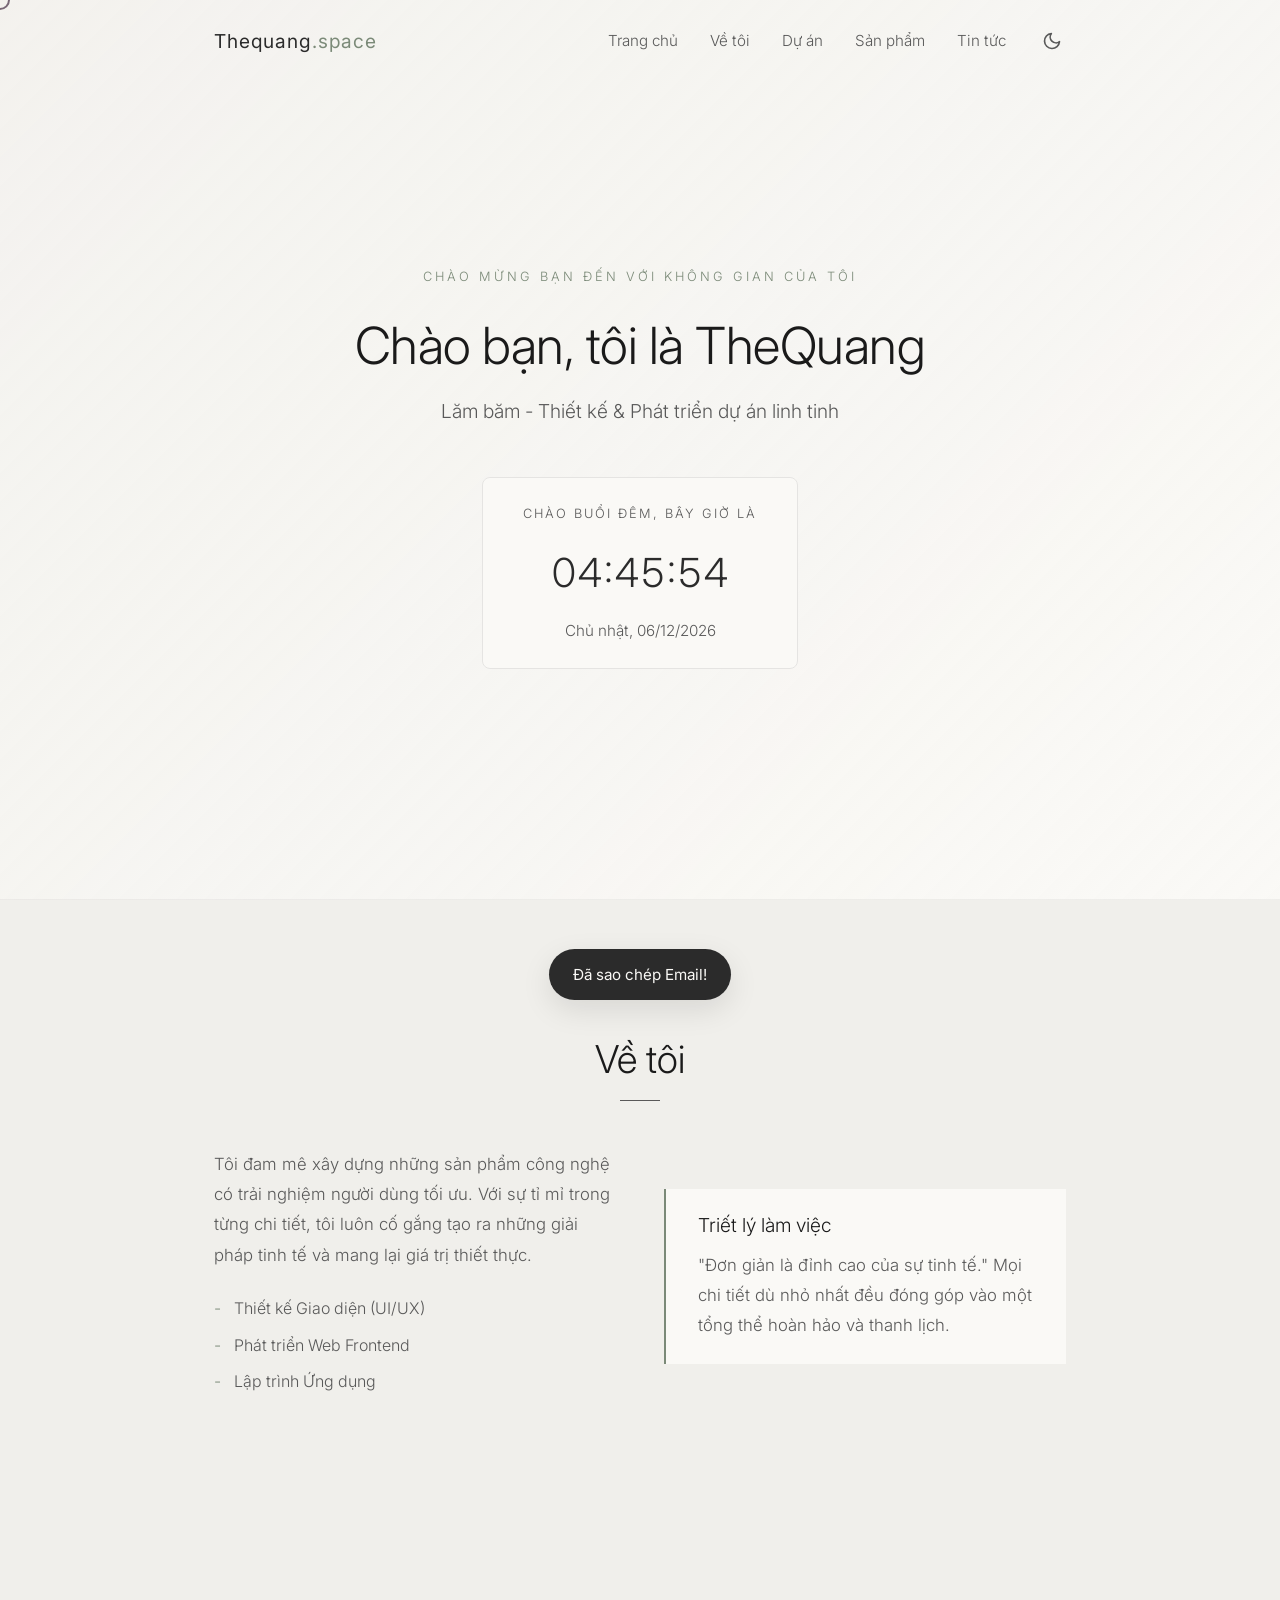
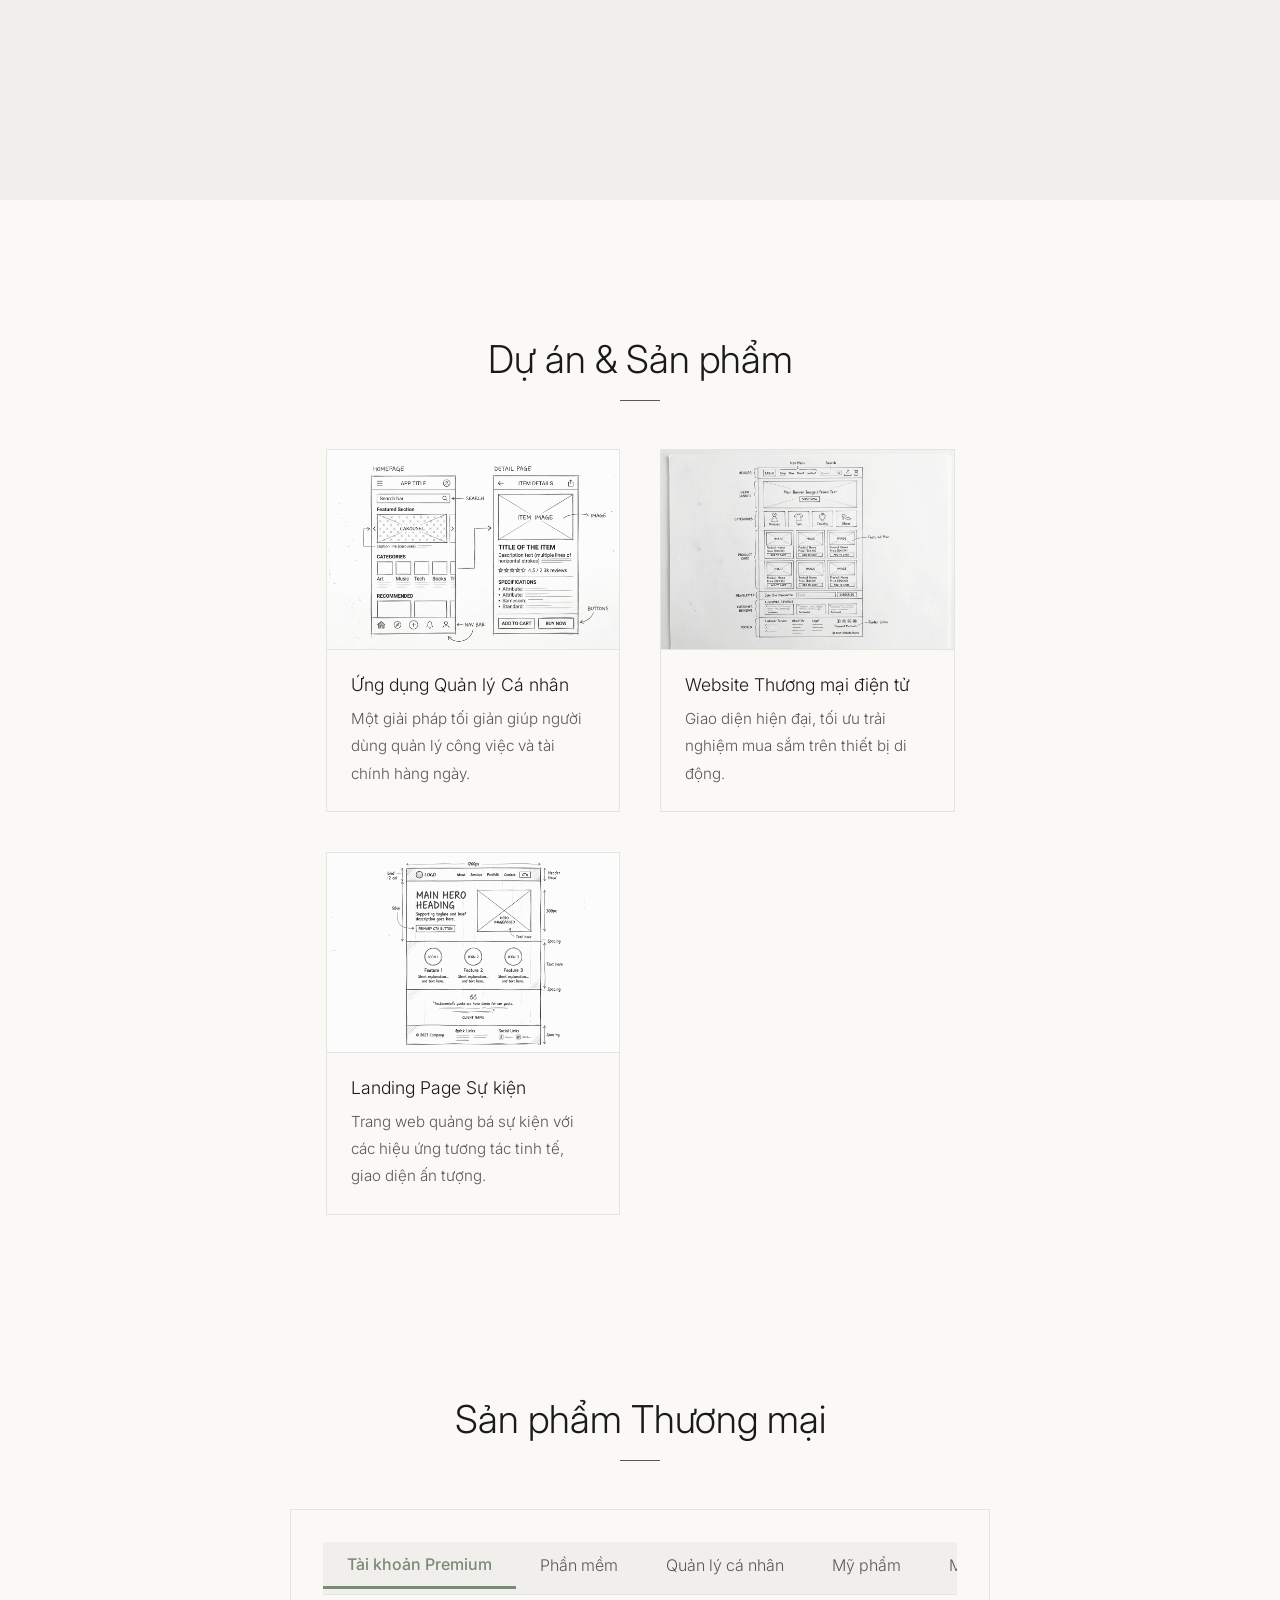
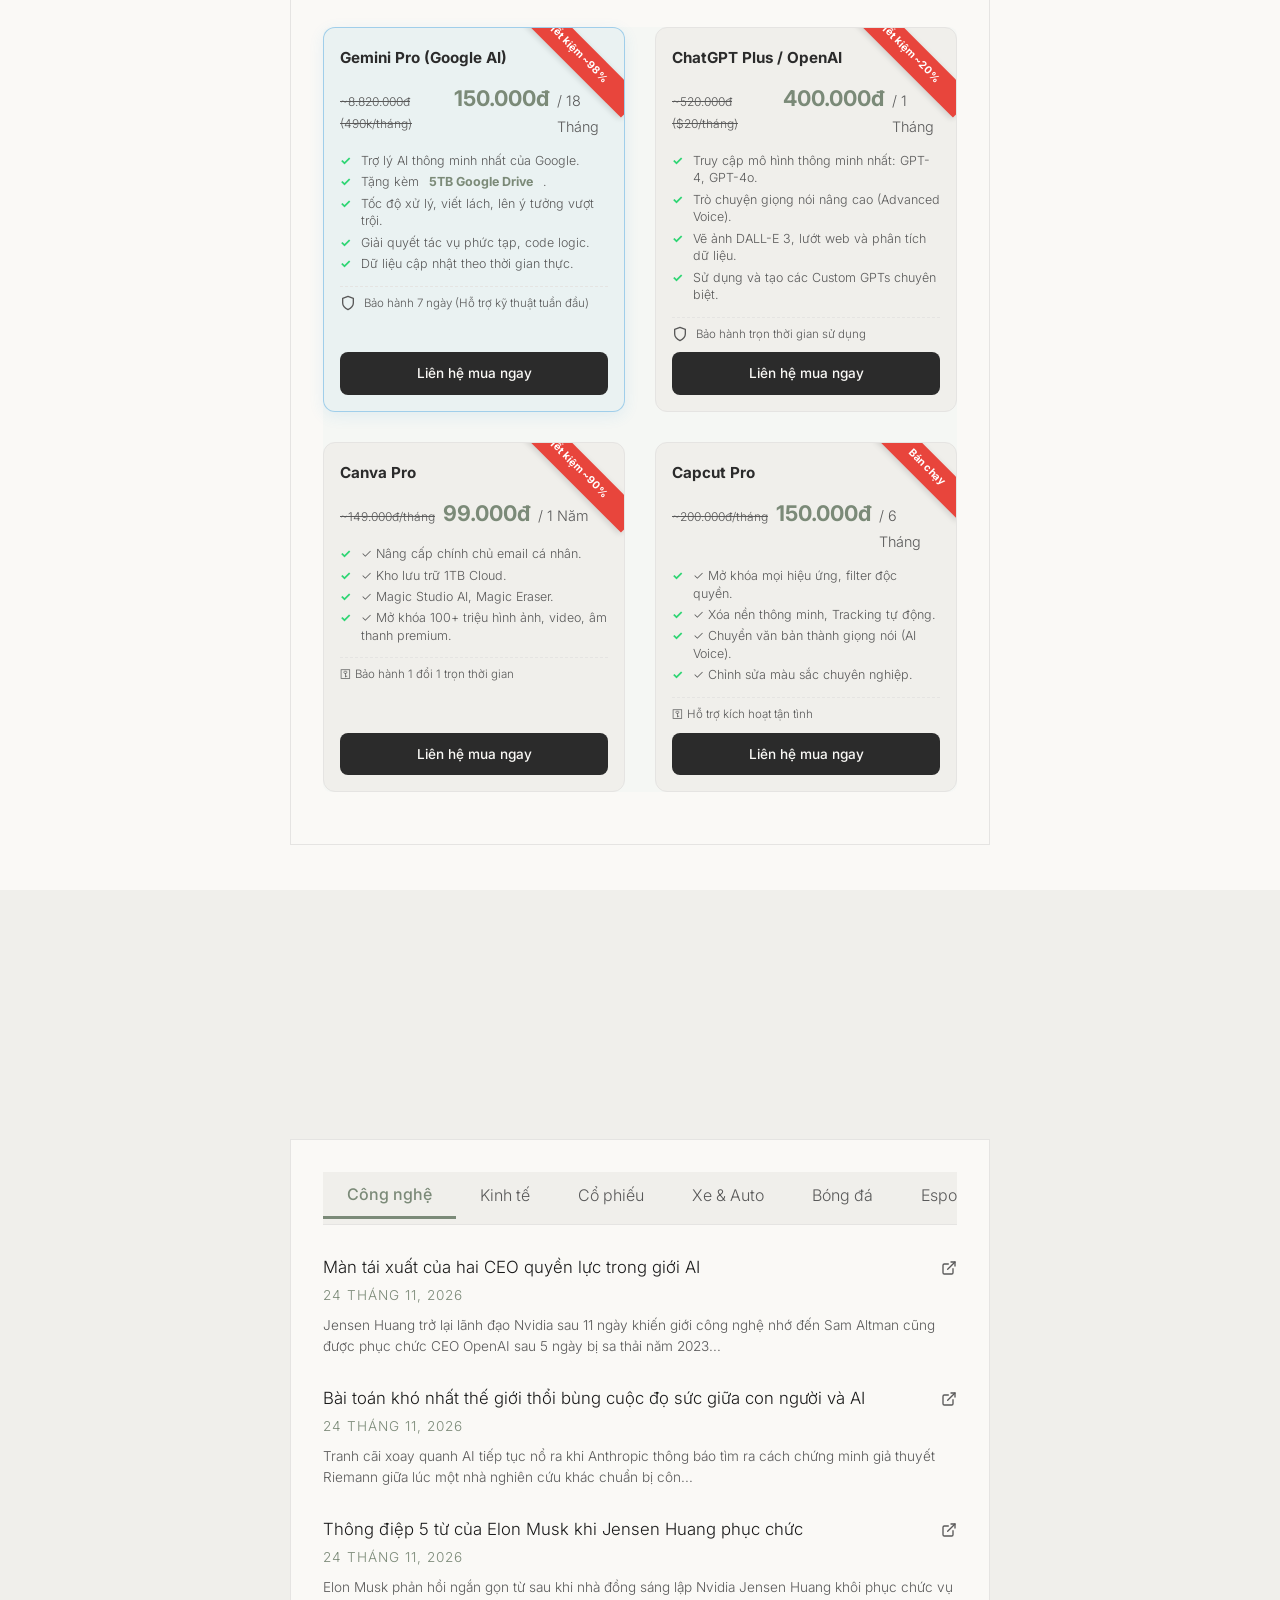
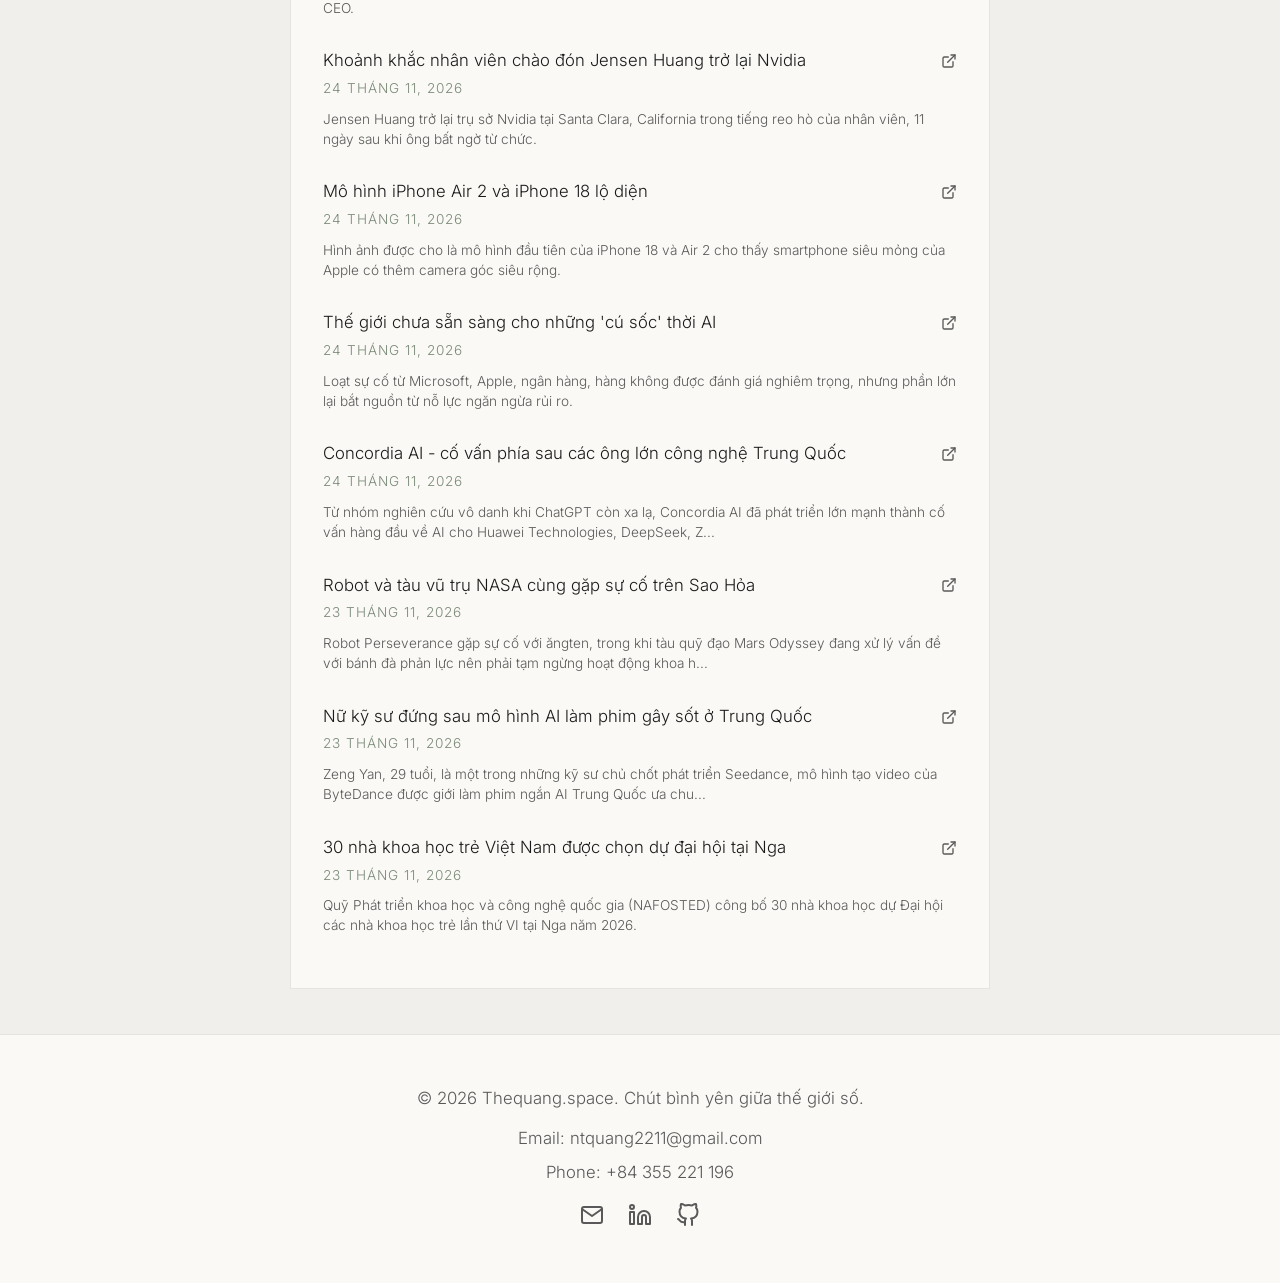
==== commit 7365eee9: "Auto-update daily news [2026-11-24]" ====
--- a/index.html
+++ b/index.html
@@ -643,9 +643,39 @@
                         <div id="tech-news" class="tab-pane active">
                             <div class="news-container">
                                 <article class="news-item">
-                                    <h3>Việt Nam nên tập trung vào chip chuyên dụng <a href="https://vnexpress.net/viet-nam-nen-tap-trung-vao-chip-chuyen-dung-5147936.html" target="_blank" class="source-icon" title="Đến trang nguồn"><svg xmlns="http://www.w3.org/2000/svg" width="16" height="16" viewBox="0 0 24 24" fill="none" stroke="currentColor" stroke-width="2" stroke-linecap="round" stroke-linejoin="round"><path d="M18 13v6a2 2 0 0 1-2 2H5a2 2 0 0 1-2-2V8a2 2 0 0 1 2-2h6"></path><polyline points="15 3 21 3 21 9"></polyline><line x1="10" y1="14" x2="21" y2="3"></line></svg></a></h3>
-                                    <span class="news-date">23 Tháng 11, 2026</span>
-                                    <p>Bộ trưởng Khoa học và Công nghệ Vũ Hải Quân cho rằng lĩnh vực bán dẫn Việt Nam nên hướng đến chip chuyên dụng thay vì chip phổ thông.</p>
+                                    <h3>Màn tái xuất của hai CEO quyền lực trong giới AI <a href="https://vnexpress.net/man-tai-xuat-cua-hai-ceo-quyen-luc-trong-gioi-ai-5148305.html" target="_blank" class="source-icon" title="Đến trang nguồn"><svg xmlns="http://www.w3.org/2000/svg" width="16" height="16" viewBox="0 0 24 24" fill="none" stroke="currentColor" stroke-width="2" stroke-linecap="round" stroke-linejoin="round"><path d="M18 13v6a2 2 0 0 1-2 2H5a2 2 0 0 1-2-2V8a2 2 0 0 1 2-2h6"></path><polyline points="15 3 21 3 21 9"></polyline><line x1="10" y1="14" x2="21" y2="3"></line></svg></a></h3>
+                                    <span class="news-date">24 Tháng 11, 2026</span>
+                                    <p>Jensen Huang trở lại lãnh đạo Nvidia sau 11 ngày khiến giới công nghệ nhớ đến Sam Altman cũng được phục chức CEO OpenAI sau 5 ngày bị sa thải năm 2023...</p>
+                                </article>
+                                <article class="news-item">
+                                    <h3>Bài toán khó nhất thế giới thổi bùng cuộc đọ sức giữa con người và AI <a href="https://vnexpress.net/bai-toan-kho-nhat-the-gioi-thoi-bung-cuoc-do-suc-giua-con-nguoi-va-ai-5148183.html" target="_blank" class="source-icon" title="Đến trang nguồn"><svg xmlns="http://www.w3.org/2000/svg" width="16" height="16" viewBox="0 0 24 24" fill="none" stroke="currentColor" stroke-width="2" stroke-linecap="round" stroke-linejoin="round"><path d="M18 13v6a2 2 0 0 1-2 2H5a2 2 0 0 1-2-2V8a2 2 0 0 1 2-2h6"></path><polyline points="15 3 21 3 21 9"></polyline><line x1="10" y1="14" x2="21" y2="3"></line></svg></a></h3>
+                                    <span class="news-date">24 Tháng 11, 2026</span>
+                                    <p>Tranh cãi xoay quanh AI tiếp tục nổ ra khi Anthropic thông báo tìm ra cách chứng minh giả thuyết Riemann giữa lúc một nhà nghiên cứu khác chuẩn bị côn...</p>
+                                </article>
+                                <article class="news-item">
+                                    <h3>Thông điệp 5 từ của Elon Musk khi Jensen Huang phục chức <a href="https://vnexpress.net/thong-diep-5-tu-cua-elon-musk-khi-jensen-huang-phuc-chuc-5148278.html" target="_blank" class="source-icon" title="Đến trang nguồn"><svg xmlns="http://www.w3.org/2000/svg" width="16" height="16" viewBox="0 0 24 24" fill="none" stroke="currentColor" stroke-width="2" stroke-linecap="round" stroke-linejoin="round"><path d="M18 13v6a2 2 0 0 1-2 2H5a2 2 0 0 1-2-2V8a2 2 0 0 1 2-2h6"></path><polyline points="15 3 21 3 21 9"></polyline><line x1="10" y1="14" x2="21" y2="3"></line></svg></a></h3>
+                                    <span class="news-date">24 Tháng 11, 2026</span>
+                                    <p>Elon Musk phản hồi ngắn gọn từ sau khi nhà đồng sáng lập Nvidia Jensen Huang khôi phục chức vụ CEO.</p>
+                                </article>
+                                <article class="news-item">
+                                    <h3>Khoảnh khắc nhân viên chào đón Jensen Huang trở lại Nvidia <a href="https://vnexpress.net/khoanh-khac-nhan-vien-chao-don-jensen-huang-tro-lai-nvidia-5148274.html" target="_blank" class="source-icon" title="Đến trang nguồn"><svg xmlns="http://www.w3.org/2000/svg" width="16" height="16" viewBox="0 0 24 24" fill="none" stroke="currentColor" stroke-width="2" stroke-linecap="round" stroke-linejoin="round"><path d="M18 13v6a2 2 0 0 1-2 2H5a2 2 0 0 1-2-2V8a2 2 0 0 1 2-2h6"></path><polyline points="15 3 21 3 21 9"></polyline><line x1="10" y1="14" x2="21" y2="3"></line></svg></a></h3>
+                                    <span class="news-date">24 Tháng 11, 2026</span>
+                                    <p>Jensen Huang trở lại trụ sở Nvidia tại Santa Clara, California trong tiếng reo hò của nhân viên, 11 ngày sau khi ông bất ngờ từ chức.</p>
+                                </article>
+                                <article class="news-item">
+                                    <h3>Mô hình iPhone Air 2 và iPhone 18 lộ diện <a href="https://vnexpress.net/mo-hinh-iphone-air-2-va-iphone-18-lo-dien-5148224.html" target="_blank" class="source-icon" title="Đến trang nguồn"><svg xmlns="http://www.w3.org/2000/svg" width="16" height="16" viewBox="0 0 24 24" fill="none" stroke="currentColor" stroke-width="2" stroke-linecap="round" stroke-linejoin="round"><path d="M18 13v6a2 2 0 0 1-2 2H5a2 2 0 0 1-2-2V8a2 2 0 0 1 2-2h6"></path><polyline points="15 3 21 3 21 9"></polyline><line x1="10" y1="14" x2="21" y2="3"></line></svg></a></h3>
+                                    <span class="news-date">24 Tháng 11, 2026</span>
+                                    <p>Hình ảnh được cho là mô hình đầu tiên của iPhone 18 và Air 2 cho thấy smartphone siêu mỏng của Apple có thêm camera góc siêu rộng.</p>
+                                </article>
+                                <article class="news-item">
+                                    <h3>Thế giới chưa sẵn sàng cho những 'cú sốc' thời AI <a href="https://vnexpress.net/the-gioi-chua-san-sang-cho-nhung-cu-soc-thoi-ai-5146969.html" target="_blank" class="source-icon" title="Đến trang nguồn"><svg xmlns="http://www.w3.org/2000/svg" width="16" height="16" viewBox="0 0 24 24" fill="none" stroke="currentColor" stroke-width="2" stroke-linecap="round" stroke-linejoin="round"><path d="M18 13v6a2 2 0 0 1-2 2H5a2 2 0 0 1-2-2V8a2 2 0 0 1 2-2h6"></path><polyline points="15 3 21 3 21 9"></polyline><line x1="10" y1="14" x2="21" y2="3"></line></svg></a></h3>
+                                    <span class="news-date">24 Tháng 11, 2026</span>
+                                    <p>Loạt sự cố từ Microsoft, Apple, ngân hàng, hàng không được đánh giá nghiêm trọng, nhưng phần lớn lại bắt nguồn từ nỗ lực ngăn ngừa rủi ro.</p>
+                                </article>
+                                <article class="news-item">
+                                    <h3>Concordia AI - cố vấn phía sau các ông lớn công nghệ Trung Quốc <a href="https://vnexpress.net/concordia-ai-co-van-phia-sau-cac-ong-lon-cong-nghe-trung-quoc-5147189.html" target="_blank" class="source-icon" title="Đến trang nguồn"><svg xmlns="http://www.w3.org/2000/svg" width="16" height="16" viewBox="0 0 24 24" fill="none" stroke="currentColor" stroke-width="2" stroke-linecap="round" stroke-linejoin="round"><path d="M18 13v6a2 2 0 0 1-2 2H5a2 2 0 0 1-2-2V8a2 2 0 0 1 2-2h6"></path><polyline points="15 3 21 3 21 9"></polyline><line x1="10" y1="14" x2="21" y2="3"></line></svg></a></h3>
+                                    <span class="news-date">24 Tháng 11, 2026</span>
+                                    <p>Từ nhóm nghiên cứu vô danh khi ChatGPT còn xa lạ, Concordia AI đã phát triển lớn mạnh thành cố vấn hàng đầu về AI cho Huawei Technologies, DeepSeek, Z...</p>
                                 </article>
                                 <article class="news-item">
                                     <h3>Robot và tàu vũ trụ NASA cùng gặp sự cố trên Sao Hỏa <a href="https://vnexpress.net/robot-va-tau-vu-tru-nasa-cung-gap-su-co-tren-sao-hoa-5147991.html" target="_blank" class="source-icon" title="Đến trang nguồn"><svg xmlns="http://www.w3.org/2000/svg" width="16" height="16" viewBox="0 0 24 24" fill="none" stroke="currentColor" stroke-width="2" stroke-linecap="round" stroke-linejoin="round"><path d="M18 13v6a2 2 0 0 1-2 2H5a2 2 0 0 1-2-2V8a2 2 0 0 1 2-2h6"></path><polyline points="15 3 21 3 21 9"></polyline><line x1="10" y1="14" x2="21" y2="3"></line></svg></a></h3>
@@ -658,39 +688,9 @@
                                     <p>Zeng Yan, 29 tuổi, là một trong những kỹ sư chủ chốt phát triển Seedance, mô hình tạo video của ByteDance được giới làm phim ngắn AI Trung Quốc ưa chu...</p>
                                 </article>
                                 <article class="news-item">
-                                    <h3>5 máy lọc nước RO Hydrogen được yêu thích nhất <a href="https://vnexpress.net/5-may-loc-nuoc-ro-hydrogen-duoc-yeu-thich-nhat-5147742.html" target="_blank" class="source-icon" title="Đến trang nguồn"><svg xmlns="http://www.w3.org/2000/svg" width="16" height="16" viewBox="0 0 24 24" fill="none" stroke="currentColor" stroke-width="2" stroke-linecap="round" stroke-linejoin="round"><path d="M18 13v6a2 2 0 0 1-2 2H5a2 2 0 0 1-2-2V8a2 2 0 0 1 2-2h6"></path><polyline points="15 3 21 3 21 9"></polyline><line x1="10" y1="14" x2="21" y2="3"></line></svg></a></h3>
+                                    <h3>30 nhà khoa học trẻ Việt Nam được chọn dự đại hội tại Nga <a href="https://vnexpress.net/30-nha-khoa-hoc-tre-viet-nam-duoc-chon-du-dai-hoi-tai-nga-5148222.html" target="_blank" class="source-icon" title="Đến trang nguồn"><svg xmlns="http://www.w3.org/2000/svg" width="16" height="16" viewBox="0 0 24 24" fill="none" stroke="currentColor" stroke-width="2" stroke-linecap="round" stroke-linejoin="round"><path d="M18 13v6a2 2 0 0 1-2 2H5a2 2 0 0 1-2-2V8a2 2 0 0 1 2-2h6"></path><polyline points="15 3 21 3 21 9"></polyline><line x1="10" y1="14" x2="21" y2="3"></line></svg></a></h3>
                                     <span class="news-date">23 Tháng 11, 2026</span>
-                                    <p>Số bình chọn thứ 7 của "Sản phẩm tôi yêu 2026" là cuộc đua của 5 mẫu máy lọc nước RO Hydrogen được yêu thích, bắt đầu từ 12h ngày 17-26/11.</p>
-                                </article>
-                                <article class="news-item">
-                                    <h3>Sự cố tự động hóa khiến hơn 1.000 chuyến bay của Delta bị chậm <a href="https://vnexpress.net/su-co-tu-dong-hoa-khien-hon-1-000-chuyen-bay-cua-delta-bi-cham-5147770.html" target="_blank" class="source-icon" title="Đến trang nguồn"><svg xmlns="http://www.w3.org/2000/svg" width="16" height="16" viewBox="0 0 24 24" fill="none" stroke="currentColor" stroke-width="2" stroke-linecap="round" stroke-linejoin="round"><path d="M18 13v6a2 2 0 0 1-2 2H5a2 2 0 0 1-2-2V8a2 2 0 0 1 2-2h6"></path><polyline points="15 3 21 3 21 9"></polyline><line x1="10" y1="14" x2="21" y2="3"></line></svg></a></h3>
-                                    <span class="news-date">23 Tháng 11, 2026</span>
-                                    <p>Hơn 1.000 chuyến bay của hãng hàng không Delta Air Lines bị chậm ngày 22/11 do sự cố kỹ thuật khiến một hệ thống tính toán trọng lượng và cân bằng ngừ...</p>
-                                </article>
-                                <article class="news-item">
-                                    <h3>Apple bí mật phát triển trợ lý AI tự điều khiển máy tính <a href="https://vnexpress.net/apple-bi-mat-phat-trien-tro-ly-ai-tu-dieu-khien-may-tinh-5147686.html" target="_blank" class="source-icon" title="Đến trang nguồn"><svg xmlns="http://www.w3.org/2000/svg" width="16" height="16" viewBox="0 0 24 24" fill="none" stroke="currentColor" stroke-width="2" stroke-linecap="round" stroke-linejoin="round"><path d="M18 13v6a2 2 0 0 1-2 2H5a2 2 0 0 1-2-2V8a2 2 0 0 1 2-2h6"></path><polyline points="15 3 21 3 21 9"></polyline><line x1="10" y1="14" x2="21" y2="3"></line></svg></a></h3>
-                                    <span class="news-date">22 Tháng 11, 2026</span>
-                                    <p>Apple được cho là đang phát triển trợ lý AI có thể thao tác trên máy tính giống con người như duyệt web, lập trình, làm việc với nhiều ứng dụng cùng l...</p>
-                                </article>
-                                <article class="news-item">
-                                    <h3>Tineco S9 SuperSteam - máy lau nhà hơi nước nóng 230 độ C <a href="https://vnexpress.net/tineco-s9-supersteam-may-lau-nha-hoi-nuoc-nong-230-do-c-5147033.html" target="_blank" class="source-icon" title="Đến trang nguồn"><svg xmlns="http://www.w3.org/2000/svg" width="16" height="16" viewBox="0 0 24 24" fill="none" stroke="currentColor" stroke-width="2" stroke-linecap="round" stroke-linejoin="round"><path d="M18 13v6a2 2 0 0 1-2 2H5a2 2 0 0 1-2-2V8a2 2 0 0 1 2-2h6"></path><polyline points="15 3 21 3 21 9"></polyline><line x1="10" y1="14" x2="21" y2="3"></line></svg></a></h3>
-                                    <span class="news-date">22 Tháng 11, 2026</span>
-                                    <p>Tineco S9 Artist SuperSteam là máy lau sàn khô ướt có thể phun hơi nước nóng 230 độ C duy nhất trị trường,  giúp làm sạch vết dầu mỡ để qua đêm.</p>
-                                </article>
-                                <article class="news-item">
-                                    <h3>Có nên mua máy giặt tự động thêm nước giặt, xả? <a href="https://vnexpress.net/co-nen-mua-may-giat-tu-dong-them-nuoc-giat-xa-5147539.html" target="_blank" class="source-icon" title="Đến trang nguồn"><svg xmlns="http://www.w3.org/2000/svg" width="16" height="16" viewBox="0 0 24 24" fill="none" stroke="currentColor" stroke-width="2" stroke-linecap="round" stroke-linejoin="round"><path d="M18 13v6a2 2 0 0 1-2 2H5a2 2 0 0 1-2-2V8a2 2 0 0 1 2-2h6"></path><polyline points="15 3 21 3 21 9"></polyline><line x1="10" y1="14" x2="21" y2="3"></line></svg></a></h3>
-                                    <span class="news-date">22 Tháng 11, 2026</span>
-                                    <p>Tôi thích máy giặt có thể tự động thêm nước giặt xả nhưng không rõ khi dùng có gì bất tiện không.</p>
-                                </article>
-                                <article class="news-item">
-                                    <h3>Mặt trái khi chia tay 'người tình AI' <a href="https://vnexpress.net/mat-trai-khi-chia-tay-nguoi-tinh-ai-5147801.html" target="_blank" class="source-icon" title="Đến trang nguồn"><svg xmlns="http://www.w3.org/2000/svg" width="16" height="16" viewBox="0 0 24 24" fill="none" stroke="currentColor" stroke-width="2" stroke-linecap="round" stroke-linejoin="round"><path d="M18 13v6a2 2 0 0 1-2 2H5a2 2 0 0 1-2-2V8a2 2 0 0 1 2-2h6"></path><polyline points="15 3 21 3 21 9"></polyline><line x1="10" y1="14" x2="21" y2="3"></line></svg></a></h3>
-                                    <span class="news-date">22 Tháng 11, 2026</span>
-                                    <p>Nhiều người hình thành mối quan hệ tình cảm với ChatGPT hay Gemini, và khi sự gắn bó kết thúc, cảm giác có thể đau đớn như một cuộc chia tay ngoài đời...</p>
-                                </article>
-                                <article class="news-item">
-                                    <h3>Apple chuẩn bị sản xuất hàng loạt iPhone Air 2, iPhone 18 <a href="https://vnexpress.net/apple-chuan-bi-san-xuat-hang-loat-iphone-air-2-iphone-18-5147678.html" target="_blank" class="source-icon" title="Đến trang nguồn"><svg xmlns="http://www.w3.org/2000/svg" width="16" height="16" viewBox="0 0 24 24" fill="none" stroke="currentColor" stroke-width="2" stroke-linecap="round" stroke-linejoin="round"><path d="M18 13v6a2 2 0 0 1-2 2H5a2 2 0 0 1-2-2V8a2 2 0 0 1 2-2h6"></path><polyline points="15 3 21 3 21 9"></polyline><line x1="10" y1="14" x2="21" y2="3"></line></svg></a></h3>
-                                    <span class="news-date">22 Tháng 11, 2026</span>
-                                    <p>Apple cùng các nhà cung cấp tấm nền màn hình như LG, Samsung đang bước vào giai đoạn nước rút để chuẩn bị cho iPhone Air thế hệ hai, iPhone 18.</p>
+                                    <p>Quỹ Phát triển khoa học và công nghệ quốc gia (NAFOSTED) công bố 30 nhà khoa học dự Đại hội các nhà khoa học trẻ lần thứ VI tại Nga năm 2026.</p>
                                 </article>
                             </div>
                         </div>
@@ -698,54 +698,54 @@
                         <div id="economy-news" class="tab-pane">
                             <div class="news-container">
                                 <article class="news-item">
-                                    <h3>TP HCM, Hà Nội có thể phát triển điện mặt trời mái nhà nhiều nhất cả nước <a href="https://vnexpress.net/tp-hcm-ha-noi-co-the-phat-trien-dien-mat-troi-mai-nha-nhieu-nhat-ca-nuoc-5147917.html" target="_blank" class="source-icon" title="Đến trang nguồn"><svg xmlns="http://www.w3.org/2000/svg" width="16" height="16" viewBox="0 0 24 24" fill="none" stroke="currentColor" stroke-width="2" stroke-linecap="round" stroke-linejoin="round"><path d="M18 13v6a2 2 0 0 1-2 2H5a2 2 0 0 1-2-2V8a2 2 0 0 1 2-2h6"></path><polyline points="15 3 21 3 21 9"></polyline><line x1="10" y1="14" x2="21" y2="3"></line></svg></a></h3>
-                                    <span class="news-date">23 Tháng 11, 2026</span>
-                                    <p>Bộ Công Thương đề xuất phân bổ cho TP HCM, Hà Nội chỉ tiêu phát triển lần lượt 628 MW và 510 MW điện mặt trời mái nhà đến hết năm 2027, cao nhất cả nư...</p>
-                                </article>
-                                <article class="news-item">
-                                    <h3>Heo hơi tăng giá gần 30% sau khi chạm đáy 3 năm <a href="https://vnexpress.net/heo-hoi-tang-gia-gan-30-sau-khi-cham-day-3-nam-5148039.html" target="_blank" class="source-icon" title="Đến trang nguồn"><svg xmlns="http://www.w3.org/2000/svg" width="16" height="16" viewBox="0 0 24 24" fill="none" stroke="currentColor" stroke-width="2" stroke-linecap="round" stroke-linejoin="round"><path d="M18 13v6a2 2 0 0 1-2 2H5a2 2 0 0 1-2-2V8a2 2 0 0 1 2-2h6"></path><polyline points="15 3 21 3 21 9"></polyline><line x1="10" y1="14" x2="21" y2="3"></line></svg></a></h3>
-                                    <span class="news-date">23 Tháng 11, 2026</span>
-                                    <p>Sau khi chạm đáy 3 năm, khoảng 43.000 đồng một kg hồi tháng 10, giá heo hơi tăng trở lại 49.000-56.000 đồng, nhưng người nuôi vẫn khó có lãi.</p>
-                                </article>
-                                <article class="news-item">
-                                    <h3>LPBank có quyền tổng giám đốc mới <a href="https://vnexpress.net/lpbank-co-quyen-tong-giam-doc-moi-5148030.html" target="_blank" class="source-icon" title="Đến trang nguồn"><svg xmlns="http://www.w3.org/2000/svg" width="16" height="16" viewBox="0 0 24 24" fill="none" stroke="currentColor" stroke-width="2" stroke-linecap="round" stroke-linejoin="round"><path d="M18 13v6a2 2 0 0 1-2 2H5a2 2 0 0 1-2-2V8a2 2 0 0 1 2-2h6"></path><polyline points="15 3 21 3 21 9"></polyline><line x1="10" y1="14" x2="21" y2="3"></line></svg></a></h3>
-                                    <span class="news-date">23 Tháng 11, 2026</span>
-                                    <p>Bà Vũ Nam Hương, sinh năm 1983, được LPBank bổ nhiệm làm Quyền tổng giám đốc từ hôm nay.</p>
-                                </article>
-                                <article class="news-item">
-                                    <h3>Tỷ giá trung tâm lập kỷ lục mới <a href="https://vnexpress.net/ty-gia-trung-tam-lap-ky-luc-moi-5148005.html" target="_blank" class="source-icon" title="Đến trang nguồn"><svg xmlns="http://www.w3.org/2000/svg" width="16" height="16" viewBox="0 0 24 24" fill="none" stroke="currentColor" stroke-width="2" stroke-linecap="round" stroke-linejoin="round"><path d="M18 13v6a2 2 0 0 1-2 2H5a2 2 0 0 1-2-2V8a2 2 0 0 1 2-2h6"></path><polyline points="15 3 21 3 21 9"></polyline><line x1="10" y1="14" x2="21" y2="3"></line></svg></a></h3>
-                                    <span class="news-date">23 Tháng 11, 2026</span>
-                                    <p>Tỷ giá trung tâm hôm nay tăng 9 đồng, lên mức kỷ lục mới, trong khi giá USD tại các ngân hàng thương mại tăng hơn 300 đồng sau hai tuần, vượt 26.000 đ...</p>
-                                </article>
-                                <article class="news-item">
-                                    <h3>7 thành viên mới của Trung tâm tài chính quốc tế TP HCM dự kiến huy động 5 tỷ USD <a href="https://vnexpress.net/7-thanh-vien-moi-cua-trung-tam-tai-chinh-quoc-te-tp-hcm-du-kien-huy-dong-5-ty-usd-5147995.html" target="_blank" class="source-icon" title="Đến trang nguồn"><svg xmlns="http://www.w3.org/2000/svg" width="16" height="16" viewBox="0 0 24 24" fill="none" stroke="currentColor" stroke-width="2" stroke-linecap="round" stroke-linejoin="round"><path d="M18 13v6a2 2 0 0 1-2 2H5a2 2 0 0 1-2-2V8a2 2 0 0 1 2-2h6"></path><polyline points="15 3 21 3 21 9"></polyline><line x1="10" y1="14" x2="21" y2="3"></line></svg></a></h3>
-                                    <span class="news-date">23 Tháng 11, 2026</span>
-                                    <p>Dragon Capital, Mekong Capital, quỹ đầu tư Singapore CMIA Capital Partners là ba trong 7 thành viên mới của VIFC-HCMC, dự kiến huy động 5 tỷ USD giai ...</p>
-                                </article>
-                                <article class="news-item">
-                                    <h3>Công ty ông Trần Bá Dương trả lãi trái phiếu 12,5% một năm <a href="https://vnexpress.net/cong-ty-ong-tran-ba-duong-tra-lai-trai-phieu-12-5-mot-nam-5147939.html" target="_blank" class="source-icon" title="Đến trang nguồn"><svg xmlns="http://www.w3.org/2000/svg" width="16" height="16" viewBox="0 0 24 24" fill="none" stroke="currentColor" stroke-width="2" stroke-linecap="round" stroke-linejoin="round"><path d="M18 13v6a2 2 0 0 1-2 2H5a2 2 0 0 1-2-2V8a2 2 0 0 1 2-2h6"></path><polyline points="15 3 21 3 21 9"></polyline><line x1="10" y1="14" x2="21" y2="3"></line></svg></a></h3>
-                                    <span class="news-date">23 Tháng 11, 2026</span>
-                                    <p>Tập đoàn Trường Hải (Thaco) mới phát hành lô trái phiếu 3.000 tỷ đồng với lãi suất tăng mạnh so với cách đây hai tháng, lên 12,5% một năm.</p>
-                                </article>
-                                <article class="news-item">
-                                    <h3>Bong bóng AI liệu đã vỡ? <a href="https://vnexpress.net/bong-bong-ai-lieu-da-vo-5147868.html" target="_blank" class="source-icon" title="Đến trang nguồn"><svg xmlns="http://www.w3.org/2000/svg" width="16" height="16" viewBox="0 0 24 24" fill="none" stroke="currentColor" stroke-width="2" stroke-linecap="round" stroke-linejoin="round"><path d="M18 13v6a2 2 0 0 1-2 2H5a2 2 0 0 1-2-2V8a2 2 0 0 1 2-2h6"></path><polyline points="15 3 21 3 21 9"></polyline><line x1="10" y1="14" x2="21" y2="3"></line></svg></a></h3>
-                                    <span class="news-date">23 Tháng 11, 2026</span>
-                                    <p>Đợt bán tháo cổ phiếu AI gần đây trên thị trường chứng khoán khiến nhiều nhà đầu tư liên tưởng đến bong bóng dotcom năm 2000.</p>
-                                </article>
-                                <article class="news-item">
-                                    <h3>Hàng tỷ USD bị thổi bay sau cú rơi của Bitcoin <a href="https://vnexpress.net/hang-ty-usd-bi-thoi-bay-sau-cu-roi-cua-bitcoin-5147874.html" target="_blank" class="source-icon" title="Đến trang nguồn"><svg xmlns="http://www.w3.org/2000/svg" width="16" height="16" viewBox="0 0 24 24" fill="none" stroke="currentColor" stroke-width="2" stroke-linecap="round" stroke-linejoin="round"><path d="M18 13v6a2 2 0 0 1-2 2H5a2 2 0 0 1-2-2V8a2 2 0 0 1 2-2h6"></path><polyline points="15 3 21 3 21 9"></polyline><line x1="10" y1="14" x2="21" y2="3"></line></svg></a></h3>
-                                    <span class="news-date">23 Tháng 11, 2026</span>
-                                    <p>Bitcoin xuống mức thấp nhất hơn 2 năm đã xóa sổ hàng tỷ USD vị thế phái sinh, nhà đầu tư cắt lỗ và rút tiền khỏi các quỹ ETF.</p>
-                                </article>
-                                <article class="news-item">
-                                    <h3>Nợ xấu ngân hàng tiếp tục tăng <a href="https://vnexpress.net/no-xau-ngan-hang-tiep-tuc-tang-5147545.html" target="_blank" class="source-icon" title="Đến trang nguồn"><svg xmlns="http://www.w3.org/2000/svg" width="16" height="16" viewBox="0 0 24 24" fill="none" stroke="currentColor" stroke-width="2" stroke-linecap="round" stroke-linejoin="round"><path d="M18 13v6a2 2 0 0 1-2 2H5a2 2 0 0 1-2-2V8a2 2 0 0 1 2-2h6"></path><polyline points="15 3 21 3 21 9"></polyline><line x1="10" y1="14" x2="21" y2="3"></line></svg></a></h3>
-                                    <span class="news-date">23 Tháng 11, 2026</span>
-                                    <p>Các đơn vị phân tích cho biết tại thời điểm 30/9, tỷ lệ nợ xấu của các ngân hàng đã tăng 0,1% so với giai đoạn cuối quý II.</p>
-                                </article>
-                                <article class="news-item">
-                                    <h3>Mỗi lượng vàng miếng tăng 1,5 triệu đồng <a href="https://vnexpress.net/moi-luong-vang-mieng-tang-1-5-trieu-dong-5147827.html" target="_blank" class="source-icon" title="Đến trang nguồn"><svg xmlns="http://www.w3.org/2000/svg" width="16" height="16" viewBox="0 0 24 24" fill="none" stroke="currentColor" stroke-width="2" stroke-linecap="round" stroke-linejoin="round"><path d="M18 13v6a2 2 0 0 1-2 2H5a2 2 0 0 1-2-2V8a2 2 0 0 1 2-2h6"></path><polyline points="15 3 21 3 21 9"></polyline><line x1="10" y1="14" x2="21" y2="3"></line></svg></a></h3>
-                                    <span class="news-date">23 Tháng 11, 2026</span>
-                                    <p>Giá vàng miếng sáng nay lên lại 135 triệu đồng một lượng, trong khi nhẫn trơn có sự chênh lệch giữa các thương hiệu lớn.</p>
+                                    <h3>Điều gì giúp Jensen Huang trở lại? <a href="https://vnexpress.net/dieu-gi-giup-jensen-huang-tro-lai-5148358.html" target="_blank" class="source-icon" title="Đến trang nguồn"><svg xmlns="http://www.w3.org/2000/svg" width="16" height="16" viewBox="0 0 24 24" fill="none" stroke="currentColor" stroke-width="2" stroke-linecap="round" stroke-linejoin="round"><path d="M18 13v6a2 2 0 0 1-2 2H5a2 2 0 0 1-2-2V8a2 2 0 0 1 2-2h6"></path><polyline points="15 3 21 3 21 9"></polyline><line x1="10" y1="14" x2="21" y2="3"></line></svg></a></h3>
+                                    <span class="news-date">24 Tháng 11, 2026</span>
+                                    <p>Sức ép từ thị trường chứng khoán, vận động của ông Trump và vai trò khó thay thế trong ngành AI giúp Jensen Huang trở lại bất chấp bê bối.</p>
+                                </article>
+                                <article class="news-item">
+                                    <h3>Giá dầu thế giới xuống gần mức thấp nhất 3 tháng <a href="https://vnexpress.net/gia-dau-the-gioi-xuong-gan-muc-thap-nhat-3-thang-5148418.html" target="_blank" class="source-icon" title="Đến trang nguồn"><svg xmlns="http://www.w3.org/2000/svg" width="16" height="16" viewBox="0 0 24 24" fill="none" stroke="currentColor" stroke-width="2" stroke-linecap="round" stroke-linejoin="round"><path d="M18 13v6a2 2 0 0 1-2 2H5a2 2 0 0 1-2-2V8a2 2 0 0 1 2-2h6"></path><polyline points="15 3 21 3 21 9"></polyline><line x1="10" y1="14" x2="21" y2="3"></line></svg></a></h3>
+                                    <span class="news-date">24 Tháng 11, 2026</span>
+                                    <p>Hôm 24/11, giá dầu đã có phiên giảm thứ hai liên tiếp xuống mức thấp nhất gần 3 tháng do nguy cơ thừa cung trên thị trường.</p>
+                                </article>
+                                <article class="news-item">
+                                    <h3>Bộ Công Thương tính tăng quy mô điện mặt trời, lưu trữ và nhập khẩu <a href="https://vnexpress.net/bo-cong-thuong-tinh-tang-quy-mo-dien-mat-troi-luu-tru-va-nhap-khau-5148391.html" target="_blank" class="source-icon" title="Đến trang nguồn"><svg xmlns="http://www.w3.org/2000/svg" width="16" height="16" viewBox="0 0 24 24" fill="none" stroke="currentColor" stroke-width="2" stroke-linecap="round" stroke-linejoin="round"><path d="M18 13v6a2 2 0 0 1-2 2H5a2 2 0 0 1-2-2V8a2 2 0 0 1 2-2h6"></path><polyline points="15 3 21 3 21 9"></polyline><line x1="10" y1="14" x2="21" y2="3"></line></svg></a></h3>
+                                    <span class="news-date">24 Tháng 11, 2026</span>
+                                    <p>Hồ sơ điều chỉnh Quy hoạch điện VIII tính đưa công suất điện mặt trời lên 62–82 GW và nguồn lưu trữ lên 13,3-25,1 GW vào năm 2030, đồng thời đẩy nhanh...</p>
+                                </article>
+                                <article class="news-item">
+                                    <h3>Jensen Huang tái xuất cho thấy tầm ảnh hưởng khó thay thế <a href="https://vnexpress.net/jensen-huang-tai-xuat-cho-thay-tam-anh-huong-kho-thay-the-5148332.html" target="_blank" class="source-icon" title="Đến trang nguồn"><svg xmlns="http://www.w3.org/2000/svg" width="16" height="16" viewBox="0 0 24 24" fill="none" stroke="currentColor" stroke-width="2" stroke-linecap="round" stroke-linejoin="round"><path d="M18 13v6a2 2 0 0 1-2 2H5a2 2 0 0 1-2-2V8a2 2 0 0 1 2-2h6"></path><polyline points="15 3 21 3 21 9"></polyline><line x1="10" y1="14" x2="21" y2="3"></line></svg></a></h3>
+                                    <span class="news-date">24 Tháng 11, 2026</span>
+                                    <p>CEO vừa trở lại Nvidia - Jensen Huang được cho là có ảnh hưởng quan trọng đối với cả lĩnh vực AI, Washington, thị trường tài chính hay địa chính trị.</p>
+                                </article>
+                                <article class="news-item">
+                                    <h3>Chứng khoán châu Á tăng vọt khi Jensen Huang trở lại Nvidia <a href="https://vnexpress.net/chung-khoan-chau-a-tang-vot-khi-jensen-huang-tro-lai-nvidia-5148343.html" target="_blank" class="source-icon" title="Đến trang nguồn"><svg xmlns="http://www.w3.org/2000/svg" width="16" height="16" viewBox="0 0 24 24" fill="none" stroke="currentColor" stroke-width="2" stroke-linecap="round" stroke-linejoin="round"><path d="M18 13v6a2 2 0 0 1-2 2H5a2 2 0 0 1-2-2V8a2 2 0 0 1 2-2h6"></path><polyline points="15 3 21 3 21 9"></polyline><line x1="10" y1="14" x2="21" y2="3"></line></svg></a></h3>
+                                    <span class="news-date">24 Tháng 11, 2026</span>
+                                    <p>Nhiều chỉ số chứng khoán châu Á sáng nay tăng hơn 4% theo đà hưng phấn của thị trường Mỹ khi Jensen Huang được phục chức CEO Nvidia.</p>
+                                </article>
+                                <article class="news-item">
+                                    <h3>'Sai lầm trị giá 1.500 tỷ USD' của HĐQT Nvidia góp phần đưa Jensen Huang trở lại <a href="https://vnexpress.net/sai-lam-tri-gia-1-500-ty-usd-cua-hdqt-nvidia-gop-phan-dua-jensen-huang-tro-lai-5148316.html" target="_blank" class="source-icon" title="Đến trang nguồn"><svg xmlns="http://www.w3.org/2000/svg" width="16" height="16" viewBox="0 0 24 24" fill="none" stroke="currentColor" stroke-width="2" stroke-linecap="round" stroke-linejoin="round"><path d="M18 13v6a2 2 0 0 1-2 2H5a2 2 0 0 1-2-2V8a2 2 0 0 1 2-2h6"></path><polyline points="15 3 21 3 21 9"></polyline><line x1="10" y1="14" x2="21" y2="3"></line></svg></a></h3>
+                                    <span class="news-date">24 Tháng 11, 2026</span>
+                                    <p>Jensen Huang được trở lại vị trí lãnh đạo Nvidia trong chưa đầy 2 tuần - điều sẽ không thể xảy ra nếu HĐQT công ty không có những quyết định gây tranh...</p>
+                                </article>
+                                <article class="news-item">
+                                    <h3>Thủ đoạn hack ví tiền số trên iPhone bằng quảng cáo <a href="https://vnexpress.net/thu-doan-hack-vi-tien-so-tren-iphone-bang-quang-cao-5148223.html" target="_blank" class="source-icon" title="Đến trang nguồn"><svg xmlns="http://www.w3.org/2000/svg" width="16" height="16" viewBox="0 0 24 24" fill="none" stroke="currentColor" stroke-width="2" stroke-linecap="round" stroke-linejoin="round"><path d="M18 13v6a2 2 0 0 1-2 2H5a2 2 0 0 1-2-2V8a2 2 0 0 1 2-2h6"></path><polyline points="15 3 21 3 21 9"></polyline><line x1="10" y1="14" x2="21" y2="3"></line></svg></a></h3>
+                                    <span class="news-date">24 Tháng 11, 2026</span>
+                                    <p>Thị trường xuất hiện các nhóm sử dụng 480 tên miền quảng cáo để phát tán mã độc lên iPhone tại hơn 47 quốc gia, nhằm hack ví tiền số.</p>
+                                </article>
+                                <article class="news-item">
+                                    <h3>Biến 1.000 túi nilon thải bỏ thành chiếu ngủ cho người vô gia cư <a href="https://vnexpress.net/bien-1-000-tui-nilon-thai-bo-thanh-chieu-ngu-cho-nguoi-vo-gia-cu-5148073.html" target="_blank" class="source-icon" title="Đến trang nguồn"><svg xmlns="http://www.w3.org/2000/svg" width="16" height="16" viewBox="0 0 24 24" fill="none" stroke="currentColor" stroke-width="2" stroke-linecap="round" stroke-linejoin="round"><path d="M18 13v6a2 2 0 0 1-2 2H5a2 2 0 0 1-2-2V8a2 2 0 0 1 2-2h6"></path><polyline points="15 3 21 3 21 9"></polyline><line x1="10" y1="14" x2="21" y2="3"></line></svg></a></h3>
+                                    <span class="news-date">24 Tháng 11, 2026</span>
+                                    <p>20 năm qua, cụ bà Elizabeth King tại bang Florida làm sạch túi nilon, rồi móc thành chiếu ngủ, hỗ trợ người vô gia cư và giảm rác nhựa.</p>
+                                </article>
+                                <article class="news-item">
+                                    <h3>Cổ phiếu công ty ông Lê Viết Hải xuống thấp nhất chục năm <a href="https://vnexpress.net/co-phieu-cong-ty-ong-le-viet-hai-xuong-thap-nhat-chuc-nam-5148275.html" target="_blank" class="source-icon" title="Đến trang nguồn"><svg xmlns="http://www.w3.org/2000/svg" width="16" height="16" viewBox="0 0 24 24" fill="none" stroke="currentColor" stroke-width="2" stroke-linecap="round" stroke-linejoin="round"><path d="M18 13v6a2 2 0 0 1-2 2H5a2 2 0 0 1-2-2V8a2 2 0 0 1 2-2h6"></path><polyline points="15 3 21 3 21 9"></polyline><line x1="10" y1="14" x2="21" y2="3"></line></svg></a></h3>
+                                    <span class="news-date">24 Tháng 11, 2026</span>
+                                    <p>Cổ phiếu Tập đoàn Xây dựng Hòa Bình (HBC) đã giảm hơn phân nửa so với đầu năm, xuống thấp nhất 12 năm khi doanh nghiệp đối mặt gánh nặng nợ và lợi nhu...</p>
+                                </article>
+                                <article class="news-item">
+                                    <h3>DSC: Mức tăng trưởng lợi nhuận năm 2027 có thể thấp hơn đáng kể năm nay <a href="https://vnexpress.net/dsc-muc-tang-truong-loi-nhuan-nam-2027-co-the-thap-hon-dang-ke-nam-nay-5148205.html" target="_blank" class="source-icon" title="Đến trang nguồn"><svg xmlns="http://www.w3.org/2000/svg" width="16" height="16" viewBox="0 0 24 24" fill="none" stroke="currentColor" stroke-width="2" stroke-linecap="round" stroke-linejoin="round"><path d="M18 13v6a2 2 0 0 1-2 2H5a2 2 0 0 1-2-2V8a2 2 0 0 1 2-2h6"></path><polyline points="15 3 21 3 21 9"></polyline><line x1="10" y1="14" x2="21" y2="3"></line></svg></a></h3>
+                                    <span class="news-date">24 Tháng 11, 2026</span>
+                                    <p>Theo Chứng khoán DSC, nếu loại nhóm Vingroup, mức tăng trưởng lợi nhuận năm 2027 dự kiến chỉ khoảng 7%, thấp hơn đáng kể so với mức 25% của năm nay.</p>
                                 </article>
                             </div>
                         </div>
@@ -753,54 +753,54 @@
                         <div id="stock-news" class="tab-pane">
                             <div class="news-container">
                                 <article class="news-item">
-                                    <h3>Phó giáo sư nổi tiếng Việt Nam vừa có thêm 240 tỷ đồng chỉ trong một ngày <a href="https://cafef.vn/pho-giao-su-noi-tieng-viet-nam-vua-co-them-240-ty-dong-chi-trong-mot-ngay-188261123151750853.chn" target="_blank" class="source-icon" title="Đến trang nguồn"><svg xmlns="http://www.w3.org/2000/svg" width="16" height="16" viewBox="0 0 24 24" fill="none" stroke="currentColor" stroke-width="2" stroke-linecap="round" stroke-linejoin="round"><path d="M18 13v6a2 2 0 0 1-2 2H5a2 2 0 0 1-2-2V8a2 2 0 0 1 2-2h6"></path><polyline points="15 3 21 3 21 9"></polyline><line x1="10" y1="14" x2="21" y2="3"></line></svg></a></h3>
-                                    <span class="news-date">23 Tháng 11, 26</span>
-                                    <p>Ông Trương Gia Bình không chỉ là một trong những doanh nhân nổi tiếng nhất ngành công nghệ Việt Nam mà còn là một Phó giáo sư, Tiến sĩ có nhiều năm gắ...</p>
-                                </article>
-                                <article class="news-item">
-                                    <h3>“Cá mập” vừa rời ghế cổ đông lớn PNJ bất ngờ thông báo đóng quỹ <a href="https://cafef.vn/ca-map-vua-roi-ghe-co-dong-lon-pnj-bat-ngo-thong-bao-dong-quy-188261123134529196.chn" target="_blank" class="source-icon" title="Đến trang nguồn"><svg xmlns="http://www.w3.org/2000/svg" width="16" height="16" viewBox="0 0 24 24" fill="none" stroke="currentColor" stroke-width="2" stroke-linecap="round" stroke-linejoin="round"><path d="M18 13v6a2 2 0 0 1-2 2H5a2 2 0 0 1-2-2V8a2 2 0 0 1 2-2h6"></path><polyline points="15 3 21 3 21 9"></polyline><line x1="10" y1="14" x2="21" y2="3"></line></svg></a></h3>
-                                    <span class="news-date">23 Tháng 11, 26</span>
-                                    <p>Nhóm quỹ này vừa bán ra lượng lớn cổ phiếu PNJ vào đầu tháng 10 qua đó không còn là cổ đông lớn.</p>
-                                </article>
-                                <article class="news-item">
-                                    <h3>‘Cơn mưa’ cổ tức tiền mặt cuối năm, cao nhất lên tới 40% <a href="https://cafef.vn/con-mua-co-tuc-tien-mat-cuoi-nam-cao-nhat-len-toi-40-188261123132147558.chn" target="_blank" class="source-icon" title="Đến trang nguồn"><svg xmlns="http://www.w3.org/2000/svg" width="16" height="16" viewBox="0 0 24 24" fill="none" stroke="currentColor" stroke-width="2" stroke-linecap="round" stroke-linejoin="round"><path d="M18 13v6a2 2 0 0 1-2 2H5a2 2 0 0 1-2-2V8a2 2 0 0 1 2-2h6"></path><polyline points="15 3 21 3 21 9"></polyline><line x1="10" y1="14" x2="21" y2="3"></line></svg></a></h3>
-                                    <span class="news-date">23 Tháng 11, 26</span>
-                                    <p>Thị trường chứng khoán cuối tháng 11/2026 đón làn sóng chốt quyền nhận cổ tức tiền mặt sôi động. Hàng loạt doanh nghiệp lớn như FPT, May Sông Hồng, Sa...</p>
-                                </article>
-                                <article class="news-item">
-                                    <h3>Cuối năm, các quỹ đầu tư giữ tiền hay tìm cơ hội? <a href="https://cafef.vn/cuoi-nam-cac-quy-dau-tu-giu-tien-hay-tim-co-hoi-188261123132029271.chn" target="_blank" class="source-icon" title="Đến trang nguồn"><svg xmlns="http://www.w3.org/2000/svg" width="16" height="16" viewBox="0 0 24 24" fill="none" stroke="currentColor" stroke-width="2" stroke-linecap="round" stroke-linejoin="round"><path d="M18 13v6a2 2 0 0 1-2 2H5a2 2 0 0 1-2-2V8a2 2 0 0 1 2-2h6"></path><polyline points="15 3 21 3 21 9"></polyline><line x1="10" y1="14" x2="21" y2="3"></line></svg></a></h3>
-                                    <span class="news-date">23 Tháng 11, 26</span>
-                                    <p>Làn sóng rút vốn tiếp tục gây sức ép lên các quỹ đầu tư trong tháng 10/2026, đặc biệt ở nhóm quỹ cổ phiếu. Trong bối cảnh đó, sự trái chiều trong cách...</p>
-                                </article>
-                                <article class="news-item">
-                                    <h3>Lịch chốt quyền trả cổ tức trong tuần từ ngày 23/11-27/11, tỷ lệ cao nhất 40% <a href="https://cafef.vn/lich-chot-quyen-tra-co-tuc-trong-tuan-tu-ngay-23-11-27-11-ty-le-cao-nhat-40-188261123113021394.chn" target="_blank" class="source-icon" title="Đến trang nguồn"><svg xmlns="http://www.w3.org/2000/svg" width="16" height="16" viewBox="0 0 24 24" fill="none" stroke="currentColor" stroke-width="2" stroke-linecap="round" stroke-linejoin="round"><path d="M18 13v6a2 2 0 0 1-2 2H5a2 2 0 0 1-2-2V8a2 2 0 0 1 2-2h6"></path><polyline points="15 3 21 3 21 9"></polyline><line x1="10" y1="14" x2="21" y2="3"></line></svg></a></h3>
-                                    <span class="news-date">23 Tháng 11, 26</span>
-                                    <p>Trong tuần từ ngày 23/11/2026 đến ngày 27/11/2026, trên các sàn chứng khoán, có khoảng 10 doanh nghiệp chốt quyền trả cổ tức với tỷ lệ cao nhất là 40%...</p>
-                                </article>
-                                <article class="news-item">
-                                    <h3>Thủ tướng chủ trì Lễ kỷ niệm 30 năm Ngày truyền thống ngành Chứng khoán Việt Nam <a href="https://cafef.vn/thu-tuong-chu-tri-le-ky-niem-30-nam-ngay-truyen-thong-nganh-chung-khoan-viet-nam-188261123102040167.chn" target="_blank" class="source-icon" title="Đến trang nguồn"><svg xmlns="http://www.w3.org/2000/svg" width="16" height="16" viewBox="0 0 24 24" fill="none" stroke="currentColor" stroke-width="2" stroke-linecap="round" stroke-linejoin="round"><path d="M18 13v6a2 2 0 0 1-2 2H5a2 2 0 0 1-2-2V8a2 2 0 0 1 2-2h6"></path><polyline points="15 3 21 3 21 9"></polyline><line x1="10" y1="14" x2="21" y2="3"></line></svg></a></h3>
-                                    <span class="news-date">23 Tháng 11, 26</span>
-                                    <p>Lễ kỷ niệm 30 năm Ngày truyền thống ngành Chứng khoán Việt Nam, sự kiện trọng tâm của chuỗi hoạt động, diễn ra vào sáng thứ Sáu, ngày 27/11/2026, tại ...</p>
-                                </article>
-                                <article class="news-item">
-                                    <h3>Giá vàng hôm nay 23/11: Lộn ngược dòng từ đáy, chênh lệch mua bán tới 5 triệu đồng/lượng <a href="https://cafef.vn/gia-vang-hom-nay-23-11-lon-nguoc-dong-tu-day-chenh-lech-mua-ban-toi-5-trieu-dong-luong-18826112309581443.chn" target="_blank" class="source-icon" title="Đến trang nguồn"><svg xmlns="http://www.w3.org/2000/svg" width="16" height="16" viewBox="0 0 24 24" fill="none" stroke="currentColor" stroke-width="2" stroke-linecap="round" stroke-linejoin="round"><path d="M18 13v6a2 2 0 0 1-2 2H5a2 2 0 0 1-2-2V8a2 2 0 0 1 2-2h6"></path><polyline points="15 3 21 3 21 9"></polyline><line x1="10" y1="14" x2="21" y2="3"></line></svg></a></h3>
-                                    <span class="news-date">23 Tháng 11, 26</span>
-                                    <p>Với mức tăng từ 800.000 đồng đến 1,7 triệu đồng mỗi lượng, giá vàng hôm nay đã thoát khỏi mức đáy của 15 tháng qua.</p>
-                                </article>
-                                <article class="news-item">
-                                    <h3>Kịch bản từng xuất hiện năm 2022 có nguy cơ lặp lại trên thị trường chứng khoán Việt Nam <a href="https://cafef.vn/kich-ban-tung-xuat-hien-nam-2022-co-nguy-co-lap-lai-tren-thi-truong-chung-khoan-viet-nam-188261123091410539.chn" target="_blank" class="source-icon" title="Đến trang nguồn"><svg xmlns="http://www.w3.org/2000/svg" width="16" height="16" viewBox="0 0 24 24" fill="none" stroke="currentColor" stroke-width="2" stroke-linecap="round" stroke-linejoin="round"><path d="M18 13v6a2 2 0 0 1-2 2H5a2 2 0 0 1-2-2V8a2 2 0 0 1 2-2h6"></path><polyline points="15 3 21 3 21 9"></polyline><line x1="10" y1="14" x2="21" y2="3"></line></svg></a></h3>
-                                    <span class="news-date">23 Tháng 11, 26</span>
-                                    <p>MBS đánh giá diễn biến đáng lo ngại không chỉ nằm ở việc VN-Index đánh mất mốc 1.700 điểm mà còn ở sự suy yếu của những cổ phiếu vốn hóa lớn.</p>
-                                </article>
-                                <article class="news-item">
-                                    <h3>Giá vàng 9999 SJC hôm nay 23/11/2026 bao nhiêu 1 chỉ? <a href="https://cafef.vn/gia-vang-9999-sjc-hom-nay-23-11-2026-bao-nhieu-1-chi-188261123072544248.chn" target="_blank" class="source-icon" title="Đến trang nguồn"><svg xmlns="http://www.w3.org/2000/svg" width="16" height="16" viewBox="0 0 24 24" fill="none" stroke="currentColor" stroke-width="2" stroke-linecap="round" stroke-linejoin="round"><path d="M18 13v6a2 2 0 0 1-2 2H5a2 2 0 0 1-2-2V8a2 2 0 0 1 2-2h6"></path><polyline points="15 3 21 3 21 9"></polyline><line x1="10" y1="14" x2="21" y2="3"></line></svg></a></h3>
-                                    <span class="news-date">23 Tháng 11, 26</span>
-                                    <p>Giá vàng hôm nay 23/11/2026, cập nhật mới nhất giá vàng 9999 tại SJC cùng nhiều thương hiệu lớn trên thị trường.</p>
-                                </article>
-                                <article class="news-item">
-                                    <h3>Chủ tịch công ty nhận trăm tỷ cổ tức <a href="https://cafef.vn/chu-tich-cong-ty-nhan-tram-ty-co-tuc-188261123072438247.chn" target="_blank" class="source-icon" title="Đến trang nguồn"><svg xmlns="http://www.w3.org/2000/svg" width="16" height="16" viewBox="0 0 24 24" fill="none" stroke="currentColor" stroke-width="2" stroke-linecap="round" stroke-linejoin="round"><path d="M18 13v6a2 2 0 0 1-2 2H5a2 2 0 0 1-2-2V8a2 2 0 0 1 2-2h6"></path><polyline points="15 3 21 3 21 9"></polyline><line x1="10" y1="14" x2="21" y2="3"></line></svg></a></h3>
-                                    <span class="news-date">23 Tháng 11, 26</span>
-                                    <p>Ông Trương Gia Bình - Chủ tịch Hội đồng quản trị FPT - sẽ nhận về khoảng gần 130 tỷ đồng trong đợt tạm ứng cổ tức lần 1 năm 2026, ông Bùi Đức Thịnh - ...</p>
+                                    <h3>CEO OCBS: Ngành chứng khoán đang bước vào một giai đoạn cạnh tranh rất khác <a href="https://cafef.vn/ceo-ocbs-nganh-chung-khoan-dang-buoc-vao-mot-giai-doan-canh-tranh-rat-khac-188261124170057862.chn" target="_blank" class="source-icon" title="Đến trang nguồn"><svg xmlns="http://www.w3.org/2000/svg" width="16" height="16" viewBox="0 0 24 24" fill="none" stroke="currentColor" stroke-width="2" stroke-linecap="round" stroke-linejoin="round"><path d="M18 13v6a2 2 0 0 1-2 2H5a2 2 0 0 1-2-2V8a2 2 0 0 1 2-2h6"></path><polyline points="15 3 21 3 21 9"></polyline><line x1="10" y1="14" x2="21" y2="3"></line></svg></a></h3>
+                                    <span class="news-date">24 Tháng 11, 26</span>
+                                    <p>"Trước đây, lợi thế của công ty chứng khoán thường được nhìn qua thị phần môi giới, phí giao dịch hay khả năng cung cấp vốn cho vay ký quỹ. Những yếu ...</p>
+                                </article>
+                                <article class="news-item">
+                                    <h3>Thanh tra Chính phủ chỉ rõ loạt bất cập trong quản lý nhà, đất tại Tập đoàn Than - Khoáng sản <a href="https://cafef.vn/thanh-tra-chinh-phu-chi-ro-loat-bat-cap-trong-quan-ly-nha-dat-tai-tap-doan-than-khoang-san-188261124152148037.chn" target="_blank" class="source-icon" title="Đến trang nguồn"><svg xmlns="http://www.w3.org/2000/svg" width="16" height="16" viewBox="0 0 24 24" fill="none" stroke="currentColor" stroke-width="2" stroke-linecap="round" stroke-linejoin="round"><path d="M18 13v6a2 2 0 0 1-2 2H5a2 2 0 0 1-2-2V8a2 2 0 0 1 2-2h6"></path><polyline points="15 3 21 3 21 9"></polyline><line x1="10" y1="14" x2="21" y2="3"></line></svg></a></h3>
+                                    <span class="news-date">24 Tháng 11, 26</span>
+                                    <p>Kết luận thanh tra số 466/KL-TTCP của Thanh tra Chính phủ vừa công bố cho thấy, bên cạnh nhiều cơ sở kinh doanh hiệu quả, công tác quản lý, sắp xếp và...</p>
+                                </article>
+                                <article class="news-item">
+                                    <h3>Chủ tịch HĐQT TIG Nguyễn Phúc Long bị bán giải chấp hơn 6 triệu cổ phiếu <a href="https://cafef.vn/chu-tich-hdqt-tig-nguyen-phuc-long-bi-ban-giai-chap-hon-6-trieu-co-phieu-188261124152044323.chn" target="_blank" class="source-icon" title="Đến trang nguồn"><svg xmlns="http://www.w3.org/2000/svg" width="16" height="16" viewBox="0 0 24 24" fill="none" stroke="currentColor" stroke-width="2" stroke-linecap="round" stroke-linejoin="round"><path d="M18 13v6a2 2 0 0 1-2 2H5a2 2 0 0 1-2-2V8a2 2 0 0 1 2-2h6"></path><polyline points="15 3 21 3 21 9"></polyline><line x1="10" y1="14" x2="21" y2="3"></line></svg></a></h3>
+                                    <span class="news-date">24 Tháng 11, 26</span>
+                                    <p>Ông Nguyễn Phúc Long- Chủ tịch HĐQT của TIG vừa bị bán giải chấp tổng cộng 6,2 triệu cổ phiếu TIG, qua đó giảm tỷ lệ sở hữu xuống còn 16,48% vốn.</p>
+                                </article>
+                                <article class="news-item">
+                                    <h3>Chứng khoán Nhất Việt chuẩn bị tăng vốn vượt 2.900 tỷ đồng <a href="https://cafef.vn/chung-khoan-nhat-viet-chuan-bi-tang-von-vuot-2900-ty-dong-188261124130242247.chn" target="_blank" class="source-icon" title="Đến trang nguồn"><svg xmlns="http://www.w3.org/2000/svg" width="16" height="16" viewBox="0 0 24 24" fill="none" stroke="currentColor" stroke-width="2" stroke-linecap="round" stroke-linejoin="round"><path d="M18 13v6a2 2 0 0 1-2 2H5a2 2 0 0 1-2-2V8a2 2 0 0 1 2-2h6"></path><polyline points="15 3 21 3 21 9"></polyline><line x1="10" y1="14" x2="21" y2="3"></line></svg></a></h3>
+                                    <span class="news-date">24 Tháng 11, 26</span>
+                                    <p>Chứng khoán Nhất Việt chốt thời gian chào bán 139,9 triệu cổ phiếu cho cổ đông hiện hữu để tăng vốn vượt 2.900 tỷ đồng.</p>
+                                </article>
+                                <article class="news-item">
+                                    <h3>Quỹ bạc lớn nhất thế giới "bắt đáy" gần 160 tấn bạc khi giá biến động dữ dội <a href="https://cafef.vn/quy-bac-lon-nhat-the-gioi-bat-day-gan-160-tan-bac-khi-gia-bien-dong-du-doi-188261124101741417.chn" target="_blank" class="source-icon" title="Đến trang nguồn"><svg xmlns="http://www.w3.org/2000/svg" width="16" height="16" viewBox="0 0 24 24" fill="none" stroke="currentColor" stroke-width="2" stroke-linecap="round" stroke-linejoin="round"><path d="M18 13v6a2 2 0 0 1-2 2H5a2 2 0 0 1-2-2V8a2 2 0 0 1 2-2h6"></path><polyline points="15 3 21 3 21 9"></polyline><line x1="10" y1="14" x2="21" y2="3"></line></svg></a></h3>
+                                    <span class="news-date">24 Tháng 11, 26</span>
+                                    <p>Quỹ iShares Silver Trust bất ngờ tăng tốc mua vào khi giá bạc thế giới phục hồi hơn 4,6% sau tuần giao dịch đầy biến động.</p>
+                                </article>
+                                <article class="news-item">
+                                    <h3>Giá vàng miếng đứng im, vàng nhẫn tiếp tục tăng <a href="https://cafef.vn/gia-vang-mieng-dung-im-vang-nhan-tiep-tuc-tang-188261124102104666.chn" target="_blank" class="source-icon" title="Đến trang nguồn"><svg xmlns="http://www.w3.org/2000/svg" width="16" height="16" viewBox="0 0 24 24" fill="none" stroke="currentColor" stroke-width="2" stroke-linecap="round" stroke-linejoin="round"><path d="M18 13v6a2 2 0 0 1-2 2H5a2 2 0 0 1-2-2V8a2 2 0 0 1 2-2h6"></path><polyline points="15 3 21 3 21 9"></polyline><line x1="10" y1="14" x2="21" y2="3"></line></svg></a></h3>
+                                    <span class="news-date">24 Tháng 11, 26</span>
+                                    <p>Sáng nay (24/11), giá vàng miếng SJC đứng im ở mốc 135 triệu đồng/lượng bán ra. Trong khi đó, giá vàng nhẫn các thương hiệu tiếp tục tăng ngày thứ 2 l...</p>
+                                </article>
+                                <article class="news-item">
+                                    <h3>Giá vàng bật tăng gần 3% sau cú bán tháo, "cá mập" vàng lớn nhất thế giới vẫn miệt mài xả hàng <a href="https://cafef.vn/gia-vang-bat-tang-gan-3-sau-cu-ban-thao-ca-map-vang-lon-nhat-the-gioi-van-miet-mai-xa-hang-18826112410131942.chn" target="_blank" class="source-icon" title="Đến trang nguồn"><svg xmlns="http://www.w3.org/2000/svg" width="16" height="16" viewBox="0 0 24 24" fill="none" stroke="currentColor" stroke-width="2" stroke-linecap="round" stroke-linejoin="round"><path d="M18 13v6a2 2 0 0 1-2 2H5a2 2 0 0 1-2-2V8a2 2 0 0 1 2-2h6"></path><polyline points="15 3 21 3 21 9"></polyline><line x1="10" y1="14" x2="21" y2="3"></line></svg></a></h3>
+                                    <span class="news-date">24 Tháng 11, 26</span>
+                                    <p>Bất chấp đà phục hồi mạnh của giá vàng thế giới, quỹ SPDR Gold Trust tiếp tục bán ra hơn 3 tấn vàng, nâng tổng lượng bán trong 4 phiên liên tiếp lên h...</p>
+                                </article>
+                                <article class="news-item">
+                                    <h3>Hàng loạt bất cập tại 13 điểm mỏ thuộc TKV <a href="https://cafef.vn/hang-loat-bat-cap-tai-13-diem-mo-thuoc-tkv-188261124094957893.chn" target="_blank" class="source-icon" title="Đến trang nguồn"><svg xmlns="http://www.w3.org/2000/svg" width="16" height="16" viewBox="0 0 24 24" fill="none" stroke="currentColor" stroke-width="2" stroke-linecap="round" stroke-linejoin="round"><path d="M18 13v6a2 2 0 0 1-2 2H5a2 2 0 0 1-2-2V8a2 2 0 0 1 2-2h6"></path><polyline points="15 3 21 3 21 9"></polyline><line x1="10" y1="14" x2="21" y2="3"></line></svg></a></h3>
+                                    <span class="news-date">24 Tháng 11, 26</span>
+                                    <p>Thanh tra Chính phủ vừa ban hành Kết luận thanh tra số 466/KL-TTCP về công tác quản lý vốn và tài sản nhà nước tại Tập đoàn Công nghiệp Than - Khoáng ...</p>
+                                </article>
+                                <article class="news-item">
+                                    <h3>Chủ tịch TIG bị bán giải chấp hơn 6 triệu cổ phiếu <a href="https://cafef.vn/chu-tich-tig-bi-ban-giai-chap-hon-6-trieu-co-phieu-188261124094431726.chn" target="_blank" class="source-icon" title="Đến trang nguồn"><svg xmlns="http://www.w3.org/2000/svg" width="16" height="16" viewBox="0 0 24 24" fill="none" stroke="currentColor" stroke-width="2" stroke-linecap="round" stroke-linejoin="round"><path d="M18 13v6a2 2 0 0 1-2 2H5a2 2 0 0 1-2-2V8a2 2 0 0 1 2-2h6"></path><polyline points="15 3 21 3 21 9"></polyline><line x1="10" y1="14" x2="21" y2="3"></line></svg></a></h3>
+                                    <span class="news-date">24 Tháng 11, 26</span>
+                                    <p>Ông Nguyễn Phúc Long- Chủ tịch HĐQT của TIG vừa bị bán giải chấp tổng cộng 6,2 triệu cổ phiếu TIG, qua đó giảm tỷ lệ sở hữu xuống còn 16,48% vốn.</p>
+                                </article>
+                                <article class="news-item">
+                                    <h3>Cổ phiếu trên HNX tạm ngừng giao dịch 2 ngày trước khi chuyển sang HOSE từ 28/12 <a href="https://cafef.vn/co-phieu-tren-hnx-tam-ngung-giao-dich-2-ngay-truoc-khi-chuyen-sang-hose-tu-28-12-18826112409431626.chn" target="_blank" class="source-icon" title="Đến trang nguồn"><svg xmlns="http://www.w3.org/2000/svg" width="16" height="16" viewBox="0 0 24 24" fill="none" stroke="currentColor" stroke-width="2" stroke-linecap="round" stroke-linejoin="round"><path d="M18 13v6a2 2 0 0 1-2 2H5a2 2 0 0 1-2-2V8a2 2 0 0 1 2-2h6"></path><polyline points="15 3 21 3 21 9"></polyline><line x1="10" y1="14" x2="21" y2="3"></line></svg></a></h3>
+                                    <span class="news-date">24 Tháng 11, 26</span>
+                                    <p>Từ ngày 28/12, toàn bộ cổ phiếu niêm yết trên Sở Giao dịch Chứng khoán Hà Nội (HNX) được chuyển sang giao dịch tập trung tại Sở Giao dịch Chứng khoán ...</p>
                                 </article>
                             </div>
                         </div>
@@ -808,9 +808,39 @@
                         <div id="auto-news" class="tab-pane">
                             <div class="news-container">
                                 <article class="news-item">
-                                    <h3>Taxi đâm lật xe 16 chỗ giữa phố <a href="https://vnexpress.net/taxi-dam-lat-xe-16-cho-giua-pho-5147913.html" target="_blank" class="source-icon" title="Đến trang nguồn"><svg xmlns="http://www.w3.org/2000/svg" width="16" height="16" viewBox="0 0 24 24" fill="none" stroke="currentColor" stroke-width="2" stroke-linecap="round" stroke-linejoin="round"><path d="M18 13v6a2 2 0 0 1-2 2H5a2 2 0 0 1-2-2V8a2 2 0 0 1 2-2h6"></path><polyline points="15 3 21 3 21 9"></polyline><line x1="10" y1="14" x2="21" y2="3"></line></svg></a></h3>
+                                    <h3>Range Rover Autobiography LWB PHEV giá trên 12 tỷ đồng có gì? <a href="https://vnexpress.net/range-rover-autobiography-lwb-phev-gia-tren-12-ty-dong-co-gi-5147586.html" target="_blank" class="source-icon" title="Đến trang nguồn"><svg xmlns="http://www.w3.org/2000/svg" width="16" height="16" viewBox="0 0 24 24" fill="none" stroke="currentColor" stroke-width="2" stroke-linecap="round" stroke-linejoin="round"><path d="M18 13v6a2 2 0 0 1-2 2H5a2 2 0 0 1-2-2V8a2 2 0 0 1 2-2h6"></path><polyline points="15 3 21 3 21 9"></polyline><line x1="10" y1="14" x2="21" y2="3"></line></svg></a></h3>
+                                    <span class="news-date">24 Tháng 11, 2026</span>
+                                    <p>Mẫu SUV hạng sang bản trục cơ sở dài kết hợp hệ truyền động plug-in hybrid ưu tiên sự tĩnh lặng và không gian trải nghiệm cho hàng ghế sau.</p>
+                                </article>
+                                <article class="news-item">
+                                    <h3>Xe con lao thẳng vào đầu xe khách ở hướng ngược chiều <a href="https://vnexpress.net/xe-con-lao-thang-vao-dau-xe-khach-o-huong-nguoc-chieu-5147865.html" target="_blank" class="source-icon" title="Đến trang nguồn"><svg xmlns="http://www.w3.org/2000/svg" width="16" height="16" viewBox="0 0 24 24" fill="none" stroke="currentColor" stroke-width="2" stroke-linecap="round" stroke-linejoin="round"><path d="M18 13v6a2 2 0 0 1-2 2H5a2 2 0 0 1-2-2V8a2 2 0 0 1 2-2h6"></path><polyline points="15 3 21 3 21 9"></polyline><line x1="10" y1="14" x2="21" y2="3"></line></svg></a></h3>
+                                    <span class="news-date">24 Tháng 11, 2026</span>
+                                    <p>Tốc độ cao, chiếc xe con màu đen lao sang làn đường ngược chiều, đâm trực diện chiếc xe khách hôm 22/11 tại km 51 Hàm Yên.</p>
+                                </article>
+                                <article class="news-item">
+                                    <h3>Elon Musk ví giao diện tự lái mới của Tesla giống game GTA <a href="https://vnexpress.net/elon-musk-vi-giao-dien-tu-lai-moi-cua-tesla-giong-game-gta-5147793.html" target="_blank" class="source-icon" title="Đến trang nguồn"><svg xmlns="http://www.w3.org/2000/svg" width="16" height="16" viewBox="0 0 24 24" fill="none" stroke="currentColor" stroke-width="2" stroke-linecap="round" stroke-linejoin="round"><path d="M18 13v6a2 2 0 0 1-2 2H5a2 2 0 0 1-2-2V8a2 2 0 0 1 2-2h6"></path><polyline points="15 3 21 3 21 9"></polyline><line x1="10" y1="14" x2="21" y2="3"></line></svg></a></h3>
+                                    <span class="news-date">24 Tháng 11, 2026</span>
+                                    <p>Musk nói bản cập nhật FSD tái hiện không gian xung quanh xe như trò chơi điện tử, với mức độ an toàn gấp 25 lần thế hệ trước.</p>
+                                </article>
+                                <article class="news-item">
+                                    <h3>Hãng xe xin lỗi vì đèn pha từ chối hiển thị dòng chữ 'con yêu bố' <a href="https://vnexpress.net/hang-xe-xin-loi-vi-den-pha-tu-choi-hien-thi-dong-chu-con-yeu-bo-5147790.html" target="_blank" class="source-icon" title="Đến trang nguồn"><svg xmlns="http://www.w3.org/2000/svg" width="16" height="16" viewBox="0 0 24 24" fill="none" stroke="currentColor" stroke-width="2" stroke-linecap="round" stroke-linejoin="round"><path d="M18 13v6a2 2 0 0 1-2 2H5a2 2 0 0 1-2-2V8a2 2 0 0 1 2-2h6"></path><polyline points="15 3 21 3 21 9"></polyline><line x1="10" y1="14" x2="21" y2="3"></line></svg></a></h3>
+                                    <span class="news-date">24 Tháng 11, 2026</span>
+                                    <p>Hệ thống đèn pha chiếu chữ trên mẫu Nio ES9 không hiển thị dòng chữ "Con yêu bố" của một bé gái vì nhầm là từ khóa nhạy cảm.</p>
+                                </article>
+                                <article class="news-item">
+                                    <h3>Sedan cỡ B giảm doanh số trước mùa mua sắm cuối năm <a href="https://vnexpress.net/sedan-co-b-giam-doanh-so-truoc-mua-mua-sam-cuoi-nam-5147809.html" target="_blank" class="source-icon" title="Đến trang nguồn"><svg xmlns="http://www.w3.org/2000/svg" width="16" height="16" viewBox="0 0 24 24" fill="none" stroke="currentColor" stroke-width="2" stroke-linecap="round" stroke-linejoin="round"><path d="M18 13v6a2 2 0 0 1-2 2H5a2 2 0 0 1-2-2V8a2 2 0 0 1 2-2h6"></path><polyline points="15 3 21 3 21 9"></polyline><line x1="10" y1="14" x2="21" y2="3"></line></svg></a></h3>
+                                    <span class="news-date">24 Tháng 11, 2026</span>
+                                    <p>Doanh số sedan cỡ B tháng 10 giảm 13,5% so với tháng trước, khi phần lớn mẫu xe đi xuống, Mazda2 là mẫu xe duy nhất ghi nhận tăng trưởng.</p>
+                                </article>
+                                <article class="news-item">
+                                    <h3>Kia ưu đãi 100% trước bạ cho Carnival, Sorento phiên bản mới <a href="https://vnexpress.net/kia-uu-dai-100-truoc-ba-cho-carnival-sorento-phien-ban-moi-5148323.html" target="_blank" class="source-icon" title="Đến trang nguồn"><svg xmlns="http://www.w3.org/2000/svg" width="16" height="16" viewBox="0 0 24 24" fill="none" stroke="currentColor" stroke-width="2" stroke-linecap="round" stroke-linejoin="round"><path d="M18 13v6a2 2 0 0 1-2 2H5a2 2 0 0 1-2-2V8a2 2 0 0 1 2-2h6"></path><polyline points="15 3 21 3 21 9"></polyline><line x1="10" y1="14" x2="21" y2="3"></line></svg></a></h3>
+                                    <span class="news-date">24 Tháng 11, 2026</span>
+                                    <p>Hai mẫu xe cao cấp Carnival và Sorento phiên bản mới nhận ưu đãi 100% phí trước bạ, người mua nhận thêm quà tặng tại hệ thống đại lý, từ 24/11.</p>
+                                </article>
+                                <article class="news-item">
+                                    <h3>Những chiếc xe điện 'bị ma nhập' tự lùi chuồng hàng trăm lần trong đêm <a href="https://vnexpress.net/nhung-chiec-xe-dien-bi-ma-nhap-tu-lui-chuong-hang-tram-lan-trong-dem-5146861.html" target="_blank" class="source-icon" title="Đến trang nguồn"><svg xmlns="http://www.w3.org/2000/svg" width="16" height="16" viewBox="0 0 24 24" fill="none" stroke="currentColor" stroke-width="2" stroke-linecap="round" stroke-linejoin="round"><path d="M18 13v6a2 2 0 0 1-2 2H5a2 2 0 0 1-2-2V8a2 2 0 0 1 2-2h6"></path><polyline points="15 3 21 3 21 9"></polyline><line x1="10" y1="14" x2="21" y2="3"></line></svg></a></h3>
                                     <span class="news-date">23 Tháng 11, 2026</span>
-                                    <p>Cùng qua ngã tư, xe taxi đâm ngang hông ôtô 16 chỗ khiến xe này bị lật ngang, hôm 23/11 tại Hàng Mã.</p>
+                                    <p>Có người nói những chiếc xe điện tự lùi chuồng trong đêm như những bóng ma, người khác ví cảnh xe chạy qua lại liên tục như robot hút bụi.</p>
                                 </article>
                                 <article class="news-item">
                                     <h3>Hải quan không tìm được người mua siêu xe sau hai năm tịch thu <a href="https://vnexpress.net/hai-quan-khong-tim-duoc-nguoi-mua-sieu-xe-sau-hai-nam-tich-thu-5147355.html" target="_blank" class="source-icon" title="Đến trang nguồn"><svg xmlns="http://www.w3.org/2000/svg" width="16" height="16" viewBox="0 0 24 24" fill="none" stroke="currentColor" stroke-width="2" stroke-linecap="round" stroke-linejoin="round"><path d="M18 13v6a2 2 0 0 1-2 2H5a2 2 0 0 1-2-2V8a2 2 0 0 1 2-2h6"></path><polyline points="15 3 21 3 21 9"></polyline><line x1="10" y1="14" x2="21" y2="3"></line></svg></a></h3>
@@ -818,99 +848,69 @@
                                     <p>Sau gần hai năm bị hải quan thu giữ, bộ đôi siêu xe hàng hiếm McLaren Senna và Ferrari LaFerrari vẫn chưa thể tìm thấy chủ nhân mới.</p>
                                 </article>
                                 <article class="news-item">
+                                    <h3>Hơn 40 thương hiệu tham gia triển lãm ôtô, xe máy lớn nhất Việt Nam 2026 <a href="https://vnexpress.net/hon-40-thuong-hieu-tham-gia-trien-lam-oto-xe-may-lon-nhat-viet-nam-2026-5148116.html" target="_blank" class="source-icon" title="Đến trang nguồn"><svg xmlns="http://www.w3.org/2000/svg" width="16" height="16" viewBox="0 0 24 24" fill="none" stroke="currentColor" stroke-width="2" stroke-linecap="round" stroke-linejoin="round"><path d="M18 13v6a2 2 0 0 1-2 2H5a2 2 0 0 1-2-2V8a2 2 0 0 1 2-2h6"></path><polyline points="15 3 21 3 21 9"></polyline><line x1="10" y1="14" x2="21" y2="3"></line></svg></a></h3>
+                                    <span class="news-date">23 Tháng 11, 2026</span>
+                                    <p>Triển lãm Vietnam Mobility Show tháng 12 tới quy tụ 43 thương hiệu, lần đầu có khu trưng bày xe sang, hàng trăm mẫu xe tham gia trưng bày và lái thử.</p>
+                                </article>
+                                <article class="news-item">
                                     <h3>Hệ thống hybrid mới trên Honda Avancier hoạt động thế nào? <a href="https://vnexpress.net/he-thong-hybrid-moi-tren-honda-avancier-hoat-dong-the-nao-5147761.html" target="_blank" class="source-icon" title="Đến trang nguồn"><svg xmlns="http://www.w3.org/2000/svg" width="16" height="16" viewBox="0 0 24 24" fill="none" stroke="currentColor" stroke-width="2" stroke-linecap="round" stroke-linejoin="round"><path d="M18 13v6a2 2 0 0 1-2 2H5a2 2 0 0 1-2-2V8a2 2 0 0 1 2-2h6"></path><polyline points="15 3 21 3 21 9"></polyline><line x1="10" y1="14" x2="21" y2="3"></line></svg></a></h3>
                                     <span class="news-date">23 Tháng 11, 2026</span>
                                     <p>Hệ truyền động hybrid mới phát triển từ cấu trúc 2 môtơ điện trước đây, kết hợp máy xăng 2.0 và hệ dẫn động DualPower eAWD mới.</p>
                                 </article>
-                                <article class="news-item">
-                                    <h3>Xe con len qua hông xe tải vượt lên như tự sát <a href="https://vnexpress.net/xe-con-len-qua-hong-xe-tai-vuot-len-nhu-tu-sat-5147820.html" target="_blank" class="source-icon" title="Đến trang nguồn"><svg xmlns="http://www.w3.org/2000/svg" width="16" height="16" viewBox="0 0 24 24" fill="none" stroke="currentColor" stroke-width="2" stroke-linecap="round" stroke-linejoin="round"><path d="M18 13v6a2 2 0 0 1-2 2H5a2 2 0 0 1-2-2V8a2 2 0 0 1 2-2h6"></path><polyline points="15 3 21 3 21 9"></polyline><line x1="10" y1="14" x2="21" y2="3"></line></svg></a></h3>
-                                    <span class="news-date">23 Tháng 11, 2026</span>
-                                    <p>Đường hẹp mưa trơn trượt, chiếc xe con lấn hẳn sang làn đường ngược chiều để vượt qua xe tải hôm 18/11 tại Như Khuê.</p>
-                                </article>
-                                <article class="news-item">
-                                    <h3>BYD bị cấm bán xe ở châu Âu vì giống Land Rover Defender <a href="https://vnexpress.net/byd-bi-cam-ban-xe-o-chau-au-vi-giong-land-rover-defender-5147784.html" target="_blank" class="source-icon" title="Đến trang nguồn"><svg xmlns="http://www.w3.org/2000/svg" width="16" height="16" viewBox="0 0 24 24" fill="none" stroke="currentColor" stroke-width="2" stroke-linecap="round" stroke-linejoin="round"><path d="M18 13v6a2 2 0 0 1-2 2H5a2 2 0 0 1-2-2V8a2 2 0 0 1 2-2h6"></path><polyline points="15 3 21 3 21 9"></polyline><line x1="10" y1="14" x2="21" y2="3"></line></svg></a></h3>
-                                    <span class="news-date">23 Tháng 11, 2026</span>
-                                    <p>Tòa án Hà Lan ra lệnh cấm BYD bán mẫu SUV cỡ lớn Ti7 tại EU do vi phạm bản quyền thiết kế của Land Rover Defender.</p>
-                                </article>
-                                <article class="news-item">
-                                    <h3>Siêu phẩm Porsche 918 Spyder tại Việt Nam - kẻ tiên phong của thời đại cũ <a href="https://vnexpress.net/sieu-pham-porsche-918-spyder-tai-viet-nam-ke-tien-phong-cua-thoi-dai-cu-5147666.html" target="_blank" class="source-icon" title="Đến trang nguồn"><svg xmlns="http://www.w3.org/2000/svg" width="16" height="16" viewBox="0 0 24 24" fill="none" stroke="currentColor" stroke-width="2" stroke-linecap="round" stroke-linejoin="round"><path d="M18 13v6a2 2 0 0 1-2 2H5a2 2 0 0 1-2-2V8a2 2 0 0 1 2-2h6"></path><polyline points="15 3 21 3 21 9"></polyline><line x1="10" y1="14" x2="21" y2="3"></line></svg></a></h3>
-                                    <span class="news-date">23 Tháng 11, 2026</span>
-                                    <p>Mẫu siêu xe sản xuất giới hạn 918 chiếc, sở hữu những công nghệ đỉnh cao khi ra mắt cách đây hơn 10 năm.</p>
-                                </article>
-                                <article class="news-item">
-                                    <h3>Cục diện phân khúc CUV cỡ B sớm ngã ngũ <a href="https://vnexpress.net/cuc-dien-phan-khuc-cuv-co-b-som-nga-ngu-5147755.html" target="_blank" class="source-icon" title="Đến trang nguồn"><svg xmlns="http://www.w3.org/2000/svg" width="16" height="16" viewBox="0 0 24 24" fill="none" stroke="currentColor" stroke-width="2" stroke-linecap="round" stroke-linejoin="round"><path d="M18 13v6a2 2 0 0 1-2 2H5a2 2 0 0 1-2-2V8a2 2 0 0 1 2-2h6"></path><polyline points="15 3 21 3 21 9"></polyline><line x1="10" y1="14" x2="21" y2="3"></line></svg></a></h3>
-                                    <span class="news-date">23 Tháng 11, 2026</span>
-                                    <p>Năm 2026 còn hai tháng, nhưng VF 6 gần như nắm chắc ngôi vương doanh số phân khúc năm thứ hai liên tiếp, theo sau là Yaris Cross và Xforce.</p>
-                                </article>
-                                <article class="news-item">
-                                    <h3>Siêu xe Hà Lan có tư thế lái 'không giống ai' <a href="https://vnexpress.net/sieu-xe-ha-lan-co-tu-the-lai-khong-giong-ai-5147310.html" target="_blank" class="source-icon" title="Đến trang nguồn"><svg xmlns="http://www.w3.org/2000/svg" width="16" height="16" viewBox="0 0 24 24" fill="none" stroke="currentColor" stroke-width="2" stroke-linecap="round" stroke-linejoin="round"><path d="M18 13v6a2 2 0 0 1-2 2H5a2 2 0 0 1-2-2V8a2 2 0 0 1 2-2h6"></path><polyline points="15 3 21 3 21 9"></polyline><line x1="10" y1="14" x2="21" y2="3"></line></svg></a></h3>
-                                    <span class="news-date">23 Tháng 11, 2026</span>
-                                    <p>Sanrivatti One dùng động cơ V10 công suất 800 mã lực, tốc độ tối đa 330 km/h và tư thế lái nằm sấp chưa từng có trên xe thương mại.</p>
-                                </article>
-                                <article class="news-item">
-                                    <h3>Treo khí nén - thứ ngốn tiền trên xe sang cũ <a href="https://vnexpress.net/treo-khi-nen-thu-ngon-tien-tren-xe-sang-cu-5141085.html" target="_blank" class="source-icon" title="Đến trang nguồn"><svg xmlns="http://www.w3.org/2000/svg" width="16" height="16" viewBox="0 0 24 24" fill="none" stroke="currentColor" stroke-width="2" stroke-linecap="round" stroke-linejoin="round"><path d="M18 13v6a2 2 0 0 1-2 2H5a2 2 0 0 1-2-2V8a2 2 0 0 1 2-2h6"></path><polyline points="15 3 21 3 21 9"></polyline><line x1="10" y1="14" x2="21" y2="3"></line></svg></a></h3>
-                                    <span class="news-date">23 Tháng 11, 2026</span>
-                                    <p>Những chiếc xe trang bị hệ thống treo khí nén mang lại cảm giác êm ái nhưng cũng là cơn ác mộng với chủ xe khi hỏng hóc.</p>
-                                </article>
-                                <article class="news-item">
-                                    <h3>Ford giảm giá xe hàng loạt, cao nhất 144 triệu đồng <a href="https://vnexpress.net/ford-giam-gia-xe-hang-loat-cao-nhat-144-trieu-dong-5147592.html" target="_blank" class="source-icon" title="Đến trang nguồn"><svg xmlns="http://www.w3.org/2000/svg" width="16" height="16" viewBox="0 0 24 24" fill="none" stroke="currentColor" stroke-width="2" stroke-linecap="round" stroke-linejoin="round"><path d="M18 13v6a2 2 0 0 1-2 2H5a2 2 0 0 1-2-2V8a2 2 0 0 1 2-2h6"></path><polyline points="15 3 21 3 21 9"></polyline><line x1="10" y1="14" x2="21" y2="3"></line></svg></a></h3>
-                                    <span class="news-date">23 Tháng 11, 2026</span>
-                                    <p>Các dòng xe ăn khách của Ford như Territory, Everest, Ranger giảm giá bằng tiền mặt hoặc ưu đãi lệ phí trước bạ trong tháng 11.</p>
-                                </article>
                             </div>
                         </div>
                         <!-- football-news Tab -->
                         <div id="football-news" class="tab-pane">
                             <div class="news-container">
                                 <article class="news-item">
-                                    <h3>Báo New Zealand: 'Gặp Việt Nam là cơ hội tốt nhất để thắng ở U17 World Cup' <a href="https://vnexpress.net/bao-new-zealand-gap-viet-nam-la-co-hoi-tot-nhat-de-thang-o-u17-world-cup-5148090.html" target="_blank" class="source-icon" title="Đến trang nguồn"><svg xmlns="http://www.w3.org/2000/svg" width="16" height="16" viewBox="0 0 24 24" fill="none" stroke="currentColor" stroke-width="2" stroke-linecap="round" stroke-linejoin="round"><path d="M18 13v6a2 2 0 0 1-2 2H5a2 2 0 0 1-2-2V8a2 2 0 0 1 2-2h6"></path><polyline points="15 3 21 3 21 9"></polyline><line x1="10" y1="14" x2="21" y2="3"></line></svg></a></h3>
-                                    <span class="news-date">23 Tháng 11, 2026</span>
-                                    <p>Trang Friends of football của New Zealand tin rằng Việt Nam là đối thủ dễ chịu nhất để đội nhà giành 3 điểm tại bảng G U17 World Cup 2026 tối nay.</p>
-                                </article>
-                                <article class="news-item">
-                                    <h3>Chuyện gì đang xảy ra giữa Bayern và Musiala? <a href="https://vnexpress.net/chuyen-gi-dang-xay-ra-giua-bayern-va-musiala-5148001.html" target="_blank" class="source-icon" title="Đến trang nguồn"><svg xmlns="http://www.w3.org/2000/svg" width="16" height="16" viewBox="0 0 24 24" fill="none" stroke="currentColor" stroke-width="2" stroke-linecap="round" stroke-linejoin="round"><path d="M18 13v6a2 2 0 0 1-2 2H5a2 2 0 0 1-2-2V8a2 2 0 0 1 2-2h6"></path><polyline points="15 3 21 3 21 9"></polyline><line x1="10" y1="14" x2="21" y2="3"></line></svg></a></h3>
-                                    <span class="news-date">23 Tháng 11, 2026</span>
-                                    <p>Bayern Munich gây tranh cãi khi công khai đặt vấn đề về mức lương 27 triệu USD mỗi năm của Jamal Musiala, trong lúc tiền vệ 23 tuổi vẫn điều trị những...</p>
-                                </article>
-                                <article class="news-item">
-                                    <h3>HLV Roland nhắc cầu thủ Việt Nam khiêm tốn ở U17 World Cup <a href="https://vnexpress.net/hlv-roland-nhac-cau-thu-viet-nam-khiem-ton-o-u17-world-cup-5148031.html" target="_blank" class="source-icon" title="Đến trang nguồn"><svg xmlns="http://www.w3.org/2000/svg" width="16" height="16" viewBox="0 0 24 24" fill="none" stroke="currentColor" stroke-width="2" stroke-linecap="round" stroke-linejoin="round"><path d="M18 13v6a2 2 0 0 1-2 2H5a2 2 0 0 1-2-2V8a2 2 0 0 1 2-2h6"></path><polyline points="15 3 21 3 21 9"></polyline><line x1="10" y1="14" x2="21" y2="3"></line></svg></a></h3>
-                                    <span class="news-date">23 Tháng 11, 2026</span>
-                                    <p>HLV Cristiano Roland muốn các học trò giữ cân bằng và tỉnh táo khi gặp New Zealand, trận đấu có tính quyết định đến vé đi tiếp, ở bảng G U17 World Cup...</p>
-                                </article>
-                                <article class="news-item">
-                                    <h3>8 điểm nhấn vòng 11 Ngoại hạng Anh <a href="https://vnexpress.net/8-diem-nhan-vong-11-ngoai-hang-anh-5147724.html" target="_blank" class="source-icon" title="Đến trang nguồn"><svg xmlns="http://www.w3.org/2000/svg" width="16" height="16" viewBox="0 0 24 24" fill="none" stroke="currentColor" stroke-width="2" stroke-linecap="round" stroke-linejoin="round"><path d="M18 13v6a2 2 0 0 1-2 2H5a2 2 0 0 1-2-2V8a2 2 0 0 1 2-2h6"></path><polyline points="15 3 21 3 21 9"></polyline><line x1="10" y1="14" x2="21" y2="3"></line></svg></a></h3>
-                                    <span class="news-date">23 Tháng 11, 2026</span>
-                                    <p>Màn ra mắt ác mộng của Pochettino, Rice - Guimaraes thiếu ăn ý, Man City thi đấu thụ động, Chelsea thiếu cường độ thuộc danh sách điểm nhấn tại Ngoại ...</p>
-                                </article>
-                                <article class="news-item">
-                                    <h3>Zverev: 'Alcaraz là huyền thoại ở tuổi 23' <a href="https://vnexpress.net/zverev-alcaraz-la-huyen-thoai-o-tuoi-23-5140904.html" target="_blank" class="source-icon" title="Đến trang nguồn"><svg xmlns="http://www.w3.org/2000/svg" width="16" height="16" viewBox="0 0 24 24" fill="none" stroke="currentColor" stroke-width="2" stroke-linecap="round" stroke-linejoin="round"><path d="M18 13v6a2 2 0 0 1-2 2H5a2 2 0 0 1-2-2V8a2 2 0 0 1 2-2h6"></path><polyline points="15 3 21 3 21 9"></polyline><line x1="10" y1="14" x2="21" y2="3"></line></svg></a></h3>
-                                    <span class="news-date">23 Tháng 11, 2026</span>
-                                    <p>Tay vợt số một thế giới Alexander Zverev ca ngợi Carlos Alcaraz là huyền thoại quần vợt dù mới 23 tuổi, sau khi thua đàn em người Tây Ban Nha ở chung ...</p>
-                                </article>
-                                <article class="news-item">
-                                    <h3>Việt Nam - New Zealand: Đi tìm chiến thắng đầu tiên ở World Cup 11 người <a href="https://vnexpress.net/viet-nam-new-zealand-di-tim-chien-thang-dau-tien-o-world-cup-11-nguoi-5147946.html" target="_blank" class="source-icon" title="Đến trang nguồn"><svg xmlns="http://www.w3.org/2000/svg" width="16" height="16" viewBox="0 0 24 24" fill="none" stroke="currentColor" stroke-width="2" stroke-linecap="round" stroke-linejoin="round"><path d="M18 13v6a2 2 0 0 1-2 2H5a2 2 0 0 1-2-2V8a2 2 0 0 1 2-2h6"></path><polyline points="15 3 21 3 21 9"></polyline><line x1="10" y1="14" x2="21" y2="3"></line></svg></a></h3>
-                                    <span class="news-date">23 Tháng 11, 2026</span>
-                                    <p>Thầy trò HLV Cristiano Roland có thể trở thành đội tuyển Việt Nam đầu tiên giành chiến thắng ở sân chơi thế giới 11 người, khi đối đầu New Zealand ở l...</p>
-                                </article>
-                                <article class="news-item">
-                                    <h3>Quang Liêm ra quân giải Jerusalem Masters <a href="https://vnexpress.net/quang-liem-ra-quan-giai-jerusalem-masters-5147918.html" target="_blank" class="source-icon" title="Đến trang nguồn"><svg xmlns="http://www.w3.org/2000/svg" width="16" height="16" viewBox="0 0 24 24" fill="none" stroke="currentColor" stroke-width="2" stroke-linecap="round" stroke-linejoin="round"><path d="M18 13v6a2 2 0 0 1-2 2H5a2 2 0 0 1-2-2V8a2 2 0 0 1 2-2h6"></path><polyline points="15 3 21 3 21 9"></polyline><line x1="10" y1="14" x2="21" y2="3"></line></svg></a></h3>
-                                    <span class="news-date">23 Tháng 11, 2026</span>
-                                    <p>Lê Quang Liêm tiếp tục dự Jerusalem Masters 2026 từ hôm nay 23/11, nơi anh tranh tài cùng 11 kỳ thủ, với tổng quỹ thưởng 250.000 USD.</p>
-                                </article>
-                                <article class="news-item">
-                                    <h3>Đối thủ không trách Messi dù bị ném bóng vào mặt <a href="https://vnexpress.net/doi-thu-khong-trach-messi-du-bi-nem-bong-vao-mat-5147862.html" target="_blank" class="source-icon" title="Đến trang nguồn"><svg xmlns="http://www.w3.org/2000/svg" width="16" height="16" viewBox="0 0 24 24" fill="none" stroke="currentColor" stroke-width="2" stroke-linecap="round" stroke-linejoin="round"><path d="M18 13v6a2 2 0 0 1-2 2H5a2 2 0 0 1-2-2V8a2 2 0 0 1 2-2h6"></path><polyline points="15 3 21 3 21 9"></polyline><line x1="10" y1="14" x2="21" y2="3"></line></svg></a></h3>
-                                    <span class="news-date">23 Tháng 11, 2026</span>
-                                    <p>Tiền đạo Gonzalo Tapia không muốn làm lớn chuyện sau khi bị Lionel Messi ném bóng vào mặt, dù tình huống khiến đội trưởng Inter Miami đối mặt nguy cơ ...</p>
-                                </article>
-                                <article class="news-item">
-                                    <h3>Marc Marquez cân bằng kỷ lục vô địch MotoGP <a href="https://vnexpress.net/marc-marquez-can-bang-ky-luc-vo-dich-motogp-5147964.html" target="_blank" class="source-icon" title="Đến trang nguồn"><svg xmlns="http://www.w3.org/2000/svg" width="16" height="16" viewBox="0 0 24 24" fill="none" stroke="currentColor" stroke-width="2" stroke-linecap="round" stroke-linejoin="round"><path d="M18 13v6a2 2 0 0 1-2 2H5a2 2 0 0 1-2-2V8a2 2 0 0 1 2-2h6"></path><polyline points="15 3 21 3 21 9"></polyline><line x1="10" y1="14" x2="21" y2="3"></line></svg></a></h3>
-                                    <span class="news-date">23 Tháng 11, 2026</span>
-                                    <p>Marc Marquez về thứ tám tại chặng đua ở Bồ Đào Nha ngày 22/11, qua đó vô địch MotoGP 2026 sớm một vòng và cân bằng kỷ lục tám danh hiệu ở hạng đua cao...</p>
-                                </article>
-                                <article class="news-item">
-                                    <h3>Cầu thủ Porto bật khóc sau bàn phản lưới khó tin <a href="https://vnexpress.net/cau-thu-porto-bat-khoc-sau-ban-phan-luoi-kho-tin-5147898.html" target="_blank" class="source-icon" title="Đến trang nguồn"><svg xmlns="http://www.w3.org/2000/svg" width="16" height="16" viewBox="0 0 24 24" fill="none" stroke="currentColor" stroke-width="2" stroke-linecap="round" stroke-linejoin="round"><path d="M18 13v6a2 2 0 0 1-2 2H5a2 2 0 0 1-2-2V8a2 2 0 0 1 2-2h6"></path><polyline points="15 3 21 3 21 9"></polyline><line x1="10" y1="14" x2="21" y2="3"></line></svg></a></h3>
-                                    <span class="news-date">23 Tháng 11, 2026</span>
-                                    <p>Hậu vệ Francisco Moura bật khóc, xin thay người sau khi đưa bóng vào lưới nhà trong trận Porto thắng Paredes ở vòng bốn Cup Quốc gia tối 20/11.</p>
+                                    <h3>FIFA: 'U17 Việt Nam có khả năng vượt khó đáng kinh ngạc' <a href="https://vnexpress.net/fifa-u17-viet-nam-co-kha-nang-vuot-kho-dang-kinh-ngac-5148429.html" target="_blank" class="source-icon" title="Đến trang nguồn"><svg xmlns="http://www.w3.org/2000/svg" width="16" height="16" viewBox="0 0 24 24" fill="none" stroke="currentColor" stroke-width="2" stroke-linecap="round" stroke-linejoin="round"><path d="M18 13v6a2 2 0 0 1-2 2H5a2 2 0 0 1-2-2V8a2 2 0 0 1 2-2h6"></path><polyline points="15 3 21 3 21 9"></polyline><line x1="10" y1="14" x2="21" y2="3"></line></svg></a></h3>
+                                    <span class="news-date">24 Tháng 11, 2026</span>
+                                    <p>LĐBĐ thế giới FIFA một lần nữa bất ngờ trước cách Việt Nam kiên trì bám đuổi khi hòa New Zealand 3-3 ở lượt hai bảng G U17 World Cup 2026.</p>
+                                </article>
+                                <article class="news-item">
+                                    <h3>Ronaldo vắng mặt, Xuân Son được đề cử 'Quả Bóng Vàng' châu Á <a href="https://vnexpress.net/ronaldo-vang-mat-xuan-son-duoc-de-cu-qua-bong-vang-chau-a-5148415.html" target="_blank" class="source-icon" title="Đến trang nguồn"><svg xmlns="http://www.w3.org/2000/svg" width="16" height="16" viewBox="0 0 24 24" fill="none" stroke="currentColor" stroke-width="2" stroke-linecap="round" stroke-linejoin="round"><path d="M18 13v6a2 2 0 0 1-2 2H5a2 2 0 0 1-2-2V8a2 2 0 0 1 2-2h6"></path><polyline points="15 3 21 3 21 9"></polyline><line x1="10" y1="14" x2="21" y2="3"></line></svg></a></h3>
+                                    <span class="news-date">24 Tháng 11, 2026</span>
+                                    <p>Tiền đạo Nguyễn Xuân Son có tên trong danh sách 30 ứng viên Quả Bóng Vàng châu Á 2026, bên cạnh Son Heung-min, nhưng không có Cristiano Ronaldo.</p>
+                                </article>
+                                <article class="news-item">
+                                    <h3>Cua-rơ dừng trước vạch đích để nhường đồng đội ở Đại hội Thể thao toàn quốc <a href="https://vnexpress.net/cua-ro-dung-truoc-vach-dich-de-nhuong-dong-doi-o-dai-hoi-the-thao-toan-quoc-5148392.html" target="_blank" class="source-icon" title="Đến trang nguồn"><svg xmlns="http://www.w3.org/2000/svg" width="16" height="16" viewBox="0 0 24 24" fill="none" stroke="currentColor" stroke-width="2" stroke-linecap="round" stroke-linejoin="round"><path d="M18 13v6a2 2 0 0 1-2 2H5a2 2 0 0 1-2-2V8a2 2 0 0 1 2-2h6"></path><polyline points="15 3 21 3 21 9"></polyline><line x1="10" y1="14" x2="21" y2="3"></line></svg></a></h3>
+                                    <span class="news-date">24 Tháng 11, 2026</span>
+                                    <p>Tay đua Trần Trọng Phúc dừng xe ngay trước vạch đích để nhường vị trí thứ hai cho đồng đội Nguyễn Hướng, nhưng tính toán của đội Đồng Nai bất thành tạ...</p>
+                                </article>
+                                <article class="news-item">
+                                    <h3>Nguyễn Lực: 'Việt Nam chỉ thua chiều cao, không thua trình độ' <a href="https://vnexpress.net/nguyen-luc-viet-nam-chi-thua-chieu-cao-khong-thua-trinh-do-5148383.html" target="_blank" class="source-icon" title="Đến trang nguồn"><svg xmlns="http://www.w3.org/2000/svg" width="16" height="16" viewBox="0 0 24 24" fill="none" stroke="currentColor" stroke-width="2" stroke-linecap="round" stroke-linejoin="round"><path d="M18 13v6a2 2 0 0 1-2 2H5a2 2 0 0 1-2-2V8a2 2 0 0 1 2-2h6"></path><polyline points="15 3 21 3 21 9"></polyline><line x1="10" y1="14" x2="21" y2="3"></line></svg></a></h3>
+                                    <span class="news-date">24 Tháng 11, 2026</span>
+                                    <p>Tiền vệ Chu Ngọc Nguyễn Lực tiếc nuối khi chỉ hòa New Zealand 3-3 ở lượt hai bảng G giải U17 World Cup, tối 23/11.</p>
+                                </article>
+                                <article class="news-item">
+                                    <h3>HLV Roland: 'U17 Việt Nam có thể trở thành thế hệ vàng' <a href="https://vnexpress.net/hlv-roland-u17-viet-nam-co-the-tro-thanh-the-he-vang-5148354.html" target="_blank" class="source-icon" title="Đến trang nguồn"><svg xmlns="http://www.w3.org/2000/svg" width="16" height="16" viewBox="0 0 24 24" fill="none" stroke="currentColor" stroke-width="2" stroke-linecap="round" stroke-linejoin="round"><path d="M18 13v6a2 2 0 0 1-2 2H5a2 2 0 0 1-2-2V8a2 2 0 0 1 2-2h6"></path><polyline points="15 3 21 3 21 9"></polyline><line x1="10" y1="14" x2="21" y2="3"></line></svg></a></h3>
+                                    <span class="news-date">24 Tháng 11, 2026</span>
+                                    <p>Dù không thể thắng New Zealand ở U17 World Cup 2026, HLV Cristiano Roland vẫn tin đây là trải nghiệm quý giá để lứa cầu thủ hiện tại trưởng thành và c...</p>
+                                </article>
+                                <article class="news-item">
+                                    <h3>Cơ hội trụ hạng của Man Utd <a href="https://vnexpress.net/co-hoi-tru-hang-cua-man-utd-5148313.html" target="_blank" class="source-icon" title="Đến trang nguồn"><svg xmlns="http://www.w3.org/2000/svg" width="16" height="16" viewBox="0 0 24 24" fill="none" stroke="currentColor" stroke-width="2" stroke-linecap="round" stroke-linejoin="round"><path d="M18 13v6a2 2 0 0 1-2 2H5a2 2 0 0 1-2-2V8a2 2 0 0 1 2-2h6"></path><polyline points="15 3 21 3 21 9"></polyline><line x1="10" y1="14" x2="21" y2="3"></line></svg></a></h3>
+                                    <span class="news-date">24 Tháng 11, 2026</span>
+                                    <p>Với 8 điểm sau 11 trận, Man Utd đang đi theo quỹ đạo xuống hạng, dù mô hình dự báo vẫn đánh giá thầy trò Mauricio Pochettino có nhiều khả năng ở lại N...</p>
+                                </article>
+                                <article class="news-item">
+                                    <h3>Người mẫu Tây Ban Nha làm thủ tục ly hôn Dani Alves <a href="https://vnexpress.net/nguoi-mau-tay-ban-nha-lam-thu-tuc-ly-hon-dani-alves-5148295.html" target="_blank" class="source-icon" title="Đến trang nguồn"><svg xmlns="http://www.w3.org/2000/svg" width="16" height="16" viewBox="0 0 24 24" fill="none" stroke="currentColor" stroke-width="2" stroke-linecap="round" stroke-linejoin="round"><path d="M18 13v6a2 2 0 0 1-2 2H5a2 2 0 0 1-2-2V8a2 2 0 0 1 2-2h6"></path><polyline points="15 3 21 3 21 9"></polyline><line x1="10" y1="14" x2="21" y2="3"></line></svg></a></h3>
+                                    <span class="news-date">24 Tháng 11, 2026</span>
+                                    <p>Người mẫu Joana Sanz xác nhận đã chia tay Dani Alves sau 9 năm kết hôn, trong khi cựu hậu vệ Barca dành nhiều thời gian cho cuộc sống của một người tr...</p>
+                                </article>
+                                <article class="news-item">
+                                    <h3>8 trận được chờ đợi nhất lượt năm Champions League <a href="https://vnexpress.net/8-tran-duoc-cho-doi-nhat-luot-nam-champions-league-5147740.html" target="_blank" class="source-icon" title="Đến trang nguồn"><svg xmlns="http://www.w3.org/2000/svg" width="16" height="16" viewBox="0 0 24 24" fill="none" stroke="currentColor" stroke-width="2" stroke-linecap="round" stroke-linejoin="round"><path d="M18 13v6a2 2 0 0 1-2 2H5a2 2 0 0 1-2-2V8a2 2 0 0 1 2-2h6"></path><polyline points="15 3 21 3 21 9"></polyline><line x1="10" y1="14" x2="21" y2="3"></line></svg></a></h3>
+                                    <span class="news-date">24 Tháng 11, 2026</span>
+                                    <p>Arsenal tiếp Dortmund, Man Utd làm khách của Sporting, trong khi Man City đấu Napoli là những cặp đấu được chờ đợi nhất vòng phân hạng Champions Leagu...</p>
+                                </article>
+                                <article class="news-item">
+                                    <h3>Vợ cũ Ryan Lochte đấu giá nhẫn cưới để trả nợ <a href="https://vnexpress.net/vo-cu-ryan-lochte-dau-gia-nhan-cuoi-de-tra-no-5147728.html" target="_blank" class="source-icon" title="Đến trang nguồn"><svg xmlns="http://www.w3.org/2000/svg" width="16" height="16" viewBox="0 0 24 24" fill="none" stroke="currentColor" stroke-width="2" stroke-linecap="round" stroke-linejoin="round"><path d="M18 13v6a2 2 0 0 1-2 2H5a2 2 0 0 1-2-2V8a2 2 0 0 1 2-2h6"></path><polyline points="15 3 21 3 21 9"></polyline><line x1="10" y1="14" x2="21" y2="3"></line></svg></a></h3>
+                                    <span class="news-date">24 Tháng 11, 2026</span>
+                                    <p>Cựu người mẫu Kayla Rae Reid, vợ cũ của huyền thoại bơi người Mỹ Ryan Lochte, rao đấu giá nhẫn cưới đính kim cương 4,37 carat để trả nợ sau ly hôn và ...</p>
+                                </article>
+                                <article class="news-item">
+                                    <h3>Man Utd kháng cáo thẻ đỏ của Leny Yoro <a href="https://vnexpress.net/man-utd-khang-cao-the-do-cua-leny-yoro-5147794.html" target="_blank" class="source-icon" title="Đến trang nguồn"><svg xmlns="http://www.w3.org/2000/svg" width="16" height="16" viewBox="0 0 24 24" fill="none" stroke="currentColor" stroke-width="2" stroke-linecap="round" stroke-linejoin="round"><path d="M18 13v6a2 2 0 0 1-2 2H5a2 2 0 0 1-2-2V8a2 2 0 0 1 2-2h6"></path><polyline points="15 3 21 3 21 9"></polyline><line x1="10" y1="14" x2="21" y2="3"></line></svg></a></h3>
+                                    <span class="news-date">24 Tháng 11, 2026</span>
+                                    <p>Man Utd quyết định kháng cáo thẻ đỏ của trung vệ Leny Yoro trong trận thua Liverpool 0-4 ở vòng 11 Ngoại hạng Anh.</p>
                                 </article>
                             </div>
                         </div>
@@ -918,6 +918,21 @@
                         <div id="esports-news" class="tab-pane">
                             <div class="news-container">
                                 <article class="news-item">
+                                    <h3>Độ tuổi của các Xạ Thủ LCK năm 2027 làm lộ ra một vấn đề lớn của sao trẻ T1 <a href="https://gamek.vn/do-tuoi-cua-cac-xa-thu-lck-nam-2027-lam-lo-ra-mot-van-de-lon-cua-sao-tre-t1-178261124025350685.chn" target="_blank" class="source-icon" title="Đến trang nguồn"><svg xmlns="http://www.w3.org/2000/svg" width="16" height="16" viewBox="0 0 24 24" fill="none" stroke="currentColor" stroke-width="2" stroke-linecap="round" stroke-linejoin="round"><path d="M18 13v6a2 2 0 0 1-2 2H5a2 2 0 0 1-2-2V8a2 2 0 0 1 2-2h6"></path><polyline points="15 3 21 3 21 9"></polyline><line x1="10" y1="14" x2="21" y2="3"></line></svg></a></h3>
+                                    <span class="news-date">24 Tháng 11, 2026</span>
+                                    <p>Nhiều khán giả không khỏi tiếc nuối cho sao trẻ T1.</p>
+                                </article>
+                                <article class="news-item">
+                                    <h3>Bin và BLG có động thái gây tranh cãi hướng về Doran <a href="https://gamek.vn/bin-va-blg-co-dong-thai-gay-tranh-cai-huong-ve-doran-178261123191727699.chn" target="_blank" class="source-icon" title="Đến trang nguồn"><svg xmlns="http://www.w3.org/2000/svg" width="16" height="16" viewBox="0 0 24 24" fill="none" stroke="currentColor" stroke-width="2" stroke-linecap="round" stroke-linejoin="round"><path d="M18 13v6a2 2 0 0 1-2 2H5a2 2 0 0 1-2-2V8a2 2 0 0 1 2-2h6"></path><polyline points="15 3 21 3 21 9"></polyline><line x1="10" y1="14" x2="21" y2="3"></line></svg></a></h3>
+                                    <span class="news-date">23 Tháng 11, 2026</span>
+                                    <p>Cộng đồng LMHT xôn xao khi xuất hiện những chi tiết gây tranh cãi liên quan đến BLG và Doran.</p>
+                                </article>
+                                <article class="news-item">
+                                    <h3>Team Flash giành Huy chương Vàng Liên Quân Mobile tại Đại hội Thể thao toàn quốc 2026: Bản lĩnh lên tiếng sau những hoài nghi <a href="https://gamek.vn/team-flash-gianh-huy-chuong-vang-lien-quan-mobile-tai-dai-hoi-the-thao-toan-quoc-2026-ban-linh-len-tieng-sau-nhung-hoai-nghi-178261123171028557.chn" target="_blank" class="source-icon" title="Đến trang nguồn"><svg xmlns="http://www.w3.org/2000/svg" width="16" height="16" viewBox="0 0 24 24" fill="none" stroke="currentColor" stroke-width="2" stroke-linecap="round" stroke-linejoin="round"><path d="M18 13v6a2 2 0 0 1-2 2H5a2 2 0 0 1-2-2V8a2 2 0 0 1 2-2h6"></path><polyline points="15 3 21 3 21 9"></polyline><line x1="10" y1="14" x2="21" y2="3"></line></svg></a></h3>
+                                    <span class="news-date">23 Tháng 11, 2026</span>
+                                    <p>Vượt qua những nghi ngại về phong độ, Team Flash đã xuất sắc giành Huy chương Vàng bộ môn Liên Quân Mobile tại Đại hội Thể thao toàn quốc lần thứ X nă...</p>
+                                </article>
+                                <article class="news-item">
                                     <h3>DK bị tố cố tình "chơi chiêu" với chính các tuyển thủ của mình <a href="https://gamek.vn/dk-bi-to-co-tinh-choi-chieu-voi-chinh-cac-tuyen-thu-cua-minh-178261122145950795.chn" target="_blank" class="source-icon" title="Đến trang nguồn"><svg xmlns="http://www.w3.org/2000/svg" width="16" height="16" viewBox="0 0 24 24" fill="none" stroke="currentColor" stroke-width="2" stroke-linecap="round" stroke-linejoin="round"><path d="M18 13v6a2 2 0 0 1-2 2H5a2 2 0 0 1-2-2V8a2 2 0 0 1 2-2h6"></path><polyline points="15 3 21 3 21 9"></polyline><line x1="10" y1="14" x2="21" y2="3"></line></svg></a></h3>
                                     <span class="news-date">23 Tháng 11, 2026</span>
                                     <p>Từ chỗ khiến cộng đồng xót xa thì DK đang nhận những phản ứng trái chiều.</p>
@@ -951,21 +966,6 @@
                                     <h3>Zeus chưa được thông báo về T1 nhưng hội "fan cuồng" đội tuyển này đã "hành động" <a href="https://gamek.vn/zeus-chua-duoc-thong-bao-ve-t1-nhung-hoi-fan-cuong-doi-tuyen-nay-da-hanh-dong-178261120192730373.chn" target="_blank" class="source-icon" title="Đến trang nguồn"><svg xmlns="http://www.w3.org/2000/svg" width="16" height="16" viewBox="0 0 24 24" fill="none" stroke="currentColor" stroke-width="2" stroke-linecap="round" stroke-linejoin="round"><path d="M18 13v6a2 2 0 0 1-2 2H5a2 2 0 0 1-2-2V8a2 2 0 0 1 2-2h6"></path><polyline points="15 3 21 3 21 9"></polyline><line x1="10" y1="14" x2="21" y2="3"></line></svg></a></h3>
                                     <span class="news-date">20 Tháng 11, 2026</span>
                                     <p>Thương vụ T1 - Zeus chưa chốt thì phía T1 tiếp tục gặp rắc rối với "fan cuồng".</p>
-                                </article>
-                                <article class="news-item">
-                                    <h3>Liên Quân Mobile mừng sinh nhật 10 tuổi: Một thập niên gắn kết vì cộng đồng <a href="https://gamek.vn/lien-quan-mobile-mung-sinh-nhat-10-tuoi-mot-thap-nien-gan-ket-vi-cong-dong-178261120182520062.chn" target="_blank" class="source-icon" title="Đến trang nguồn"><svg xmlns="http://www.w3.org/2000/svg" width="16" height="16" viewBox="0 0 24 24" fill="none" stroke="currentColor" stroke-width="2" stroke-linecap="round" stroke-linejoin="round"><path d="M18 13v6a2 2 0 0 1-2 2H5a2 2 0 0 1-2-2V8a2 2 0 0 1 2-2h6"></path><polyline points="15 3 21 3 21 9"></polyline><line x1="10" y1="14" x2="21" y2="3"></line></svg></a></h3>
-                                    <span class="news-date">20 Tháng 11, 2026</span>
-                                    <p>Từ Taipei Dome ở Đài Bắc, triển lãm ký ức tại Bangkok đến sân vận động quốc gia Mỹ Đình ở Hà Nội, Liên Quân Mobile đón tuổi lên 10 bằng những ngày hội...</p>
-                                </article>
-                                <article class="news-item">
-                                    <h3>Đây mới là trận đấu khó nhất đối với sao BLG chứ không phải trận chung kết CKTG 2026 <a href="https://gamek.vn/day-moi-la-tran-dau-kho-nhat-doi-voi-sao-blg-chu-khong-phai-tran-chung-ket-cktg-2026-178261120020110635.chn" target="_blank" class="source-icon" title="Đến trang nguồn"><svg xmlns="http://www.w3.org/2000/svg" width="16" height="16" viewBox="0 0 24 24" fill="none" stroke="currentColor" stroke-width="2" stroke-linecap="round" stroke-linejoin="round"><path d="M18 13v6a2 2 0 0 1-2 2H5a2 2 0 0 1-2-2V8a2 2 0 0 1 2-2h6"></path><polyline points="15 3 21 3 21 9"></polyline><line x1="10" y1="14" x2="21" y2="3"></line></svg></a></h3>
-                                    <span class="news-date">20 Tháng 11, 2026</span>
-                                    <p>Với Xun, đây mới là trận đấu khó nhất của BLG tạI CKTG 2026.</p>
-                                </article>
-                                <article class="news-item">
-                                    <h3>Đây chính là tuyển thủ "khổ nhất" mùa chuyển nhượng LCK cuối năm 2026 <a href="https://gamek.vn/day-chinh-la-tuyen-thu-kho-nhat-mua-chuyen-nhuong-lck-cuoi-nam-2026-178261119130034875.chn" target="_blank" class="source-icon" title="Đến trang nguồn"><svg xmlns="http://www.w3.org/2000/svg" width="16" height="16" viewBox="0 0 24 24" fill="none" stroke="currentColor" stroke-width="2" stroke-linecap="round" stroke-linejoin="round"><path d="M18 13v6a2 2 0 0 1-2 2H5a2 2 0 0 1-2-2V8a2 2 0 0 1 2-2h6"></path><polyline points="15 3 21 3 21 9"></polyline><line x1="10" y1="14" x2="21" y2="3"></line></svg></a></h3>
-                                    <span class="news-date">19 Tháng 11, 2026</span>
-                                    <p>Trong khi cộng đồng liên tục có những tin "nóng hổi" từ chuyển nhượng LCK thì có một tuyển thủ đang "tiến thoái lưỡng nan".</p>
                                 </article>
                             </div>
                         </div>
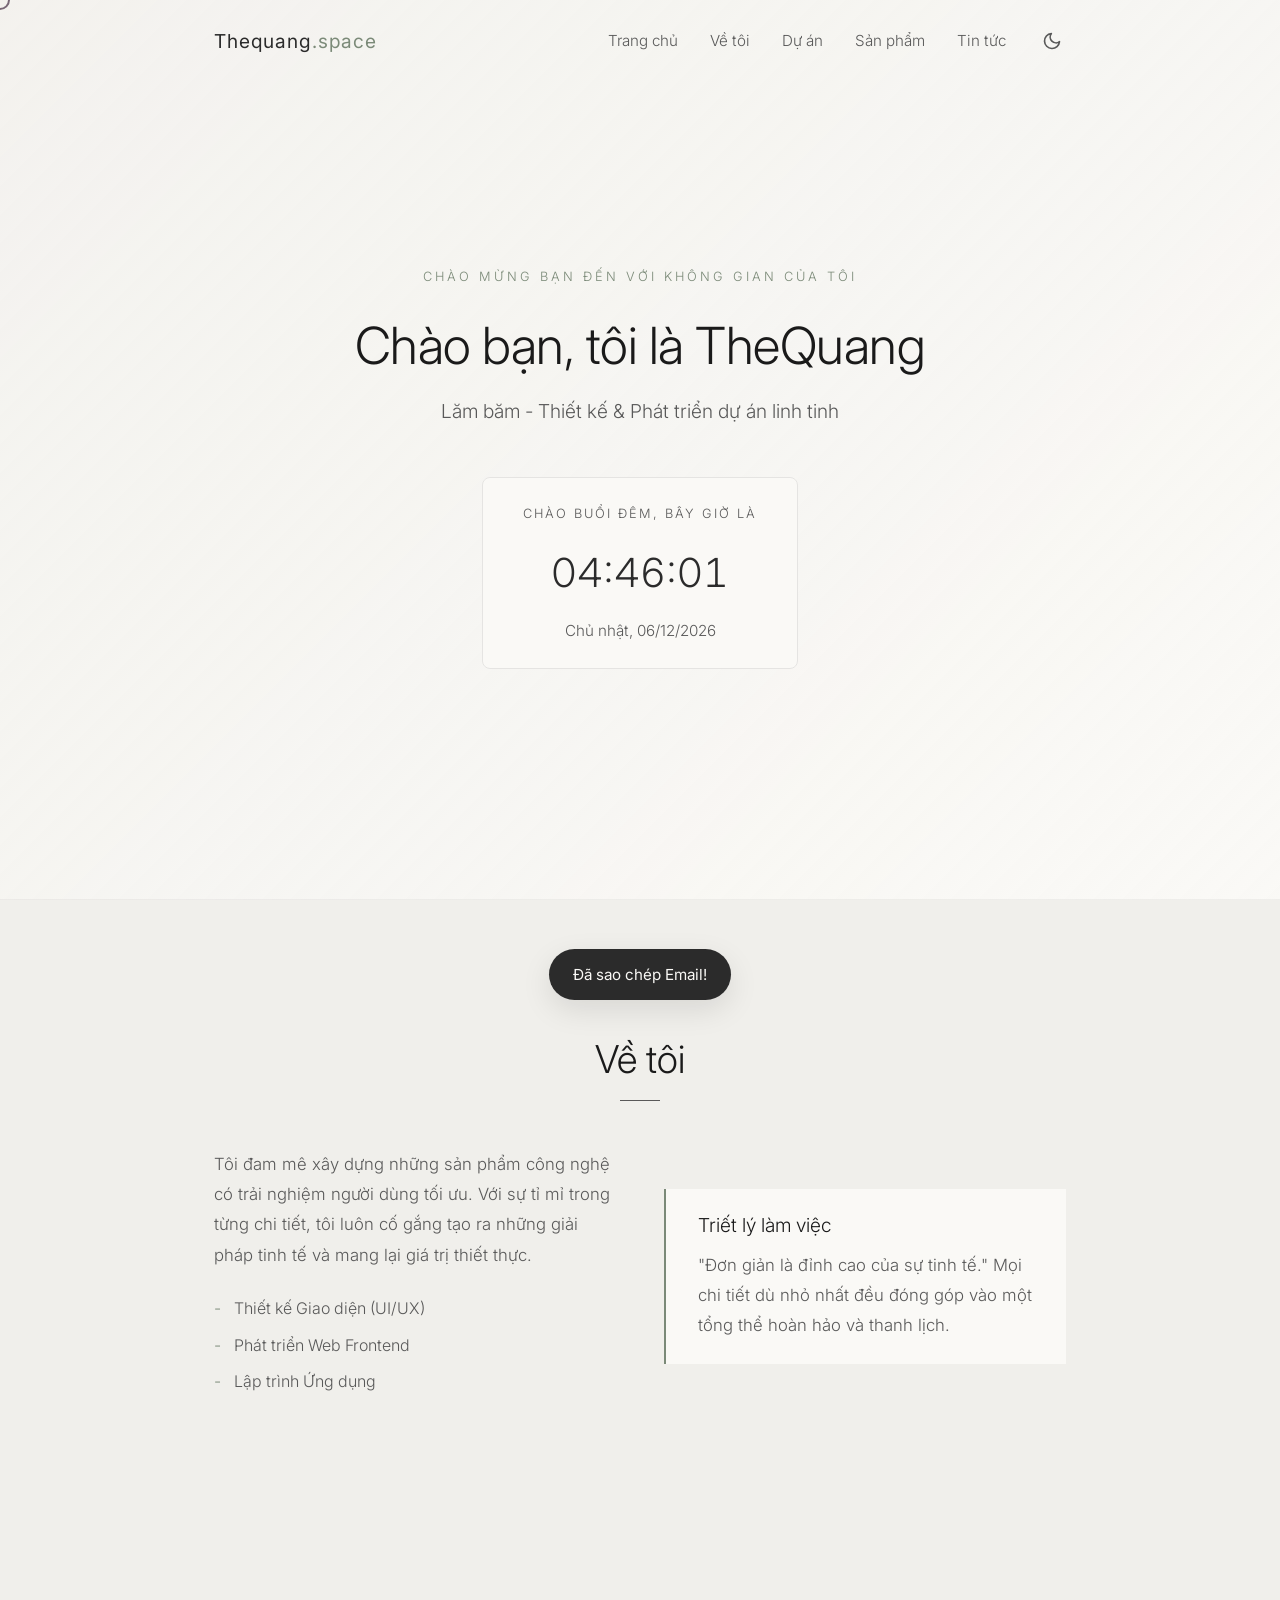
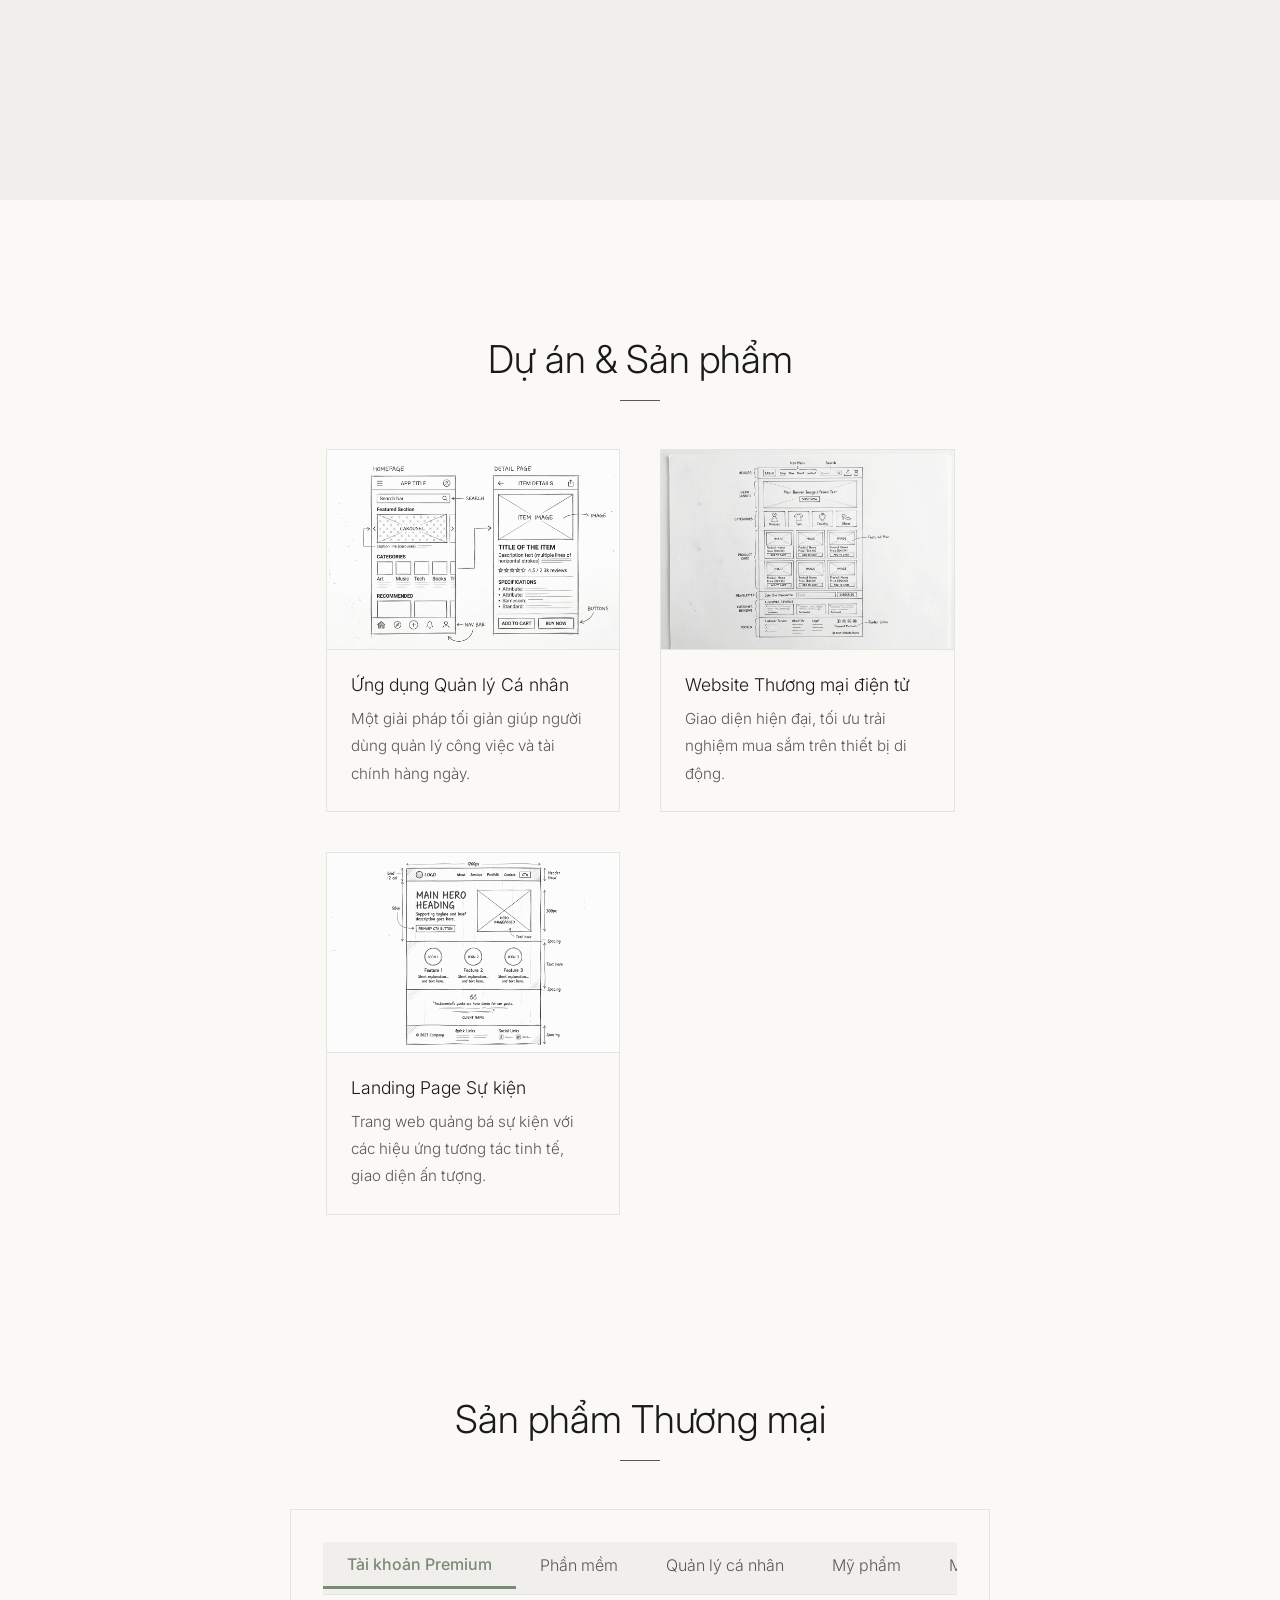
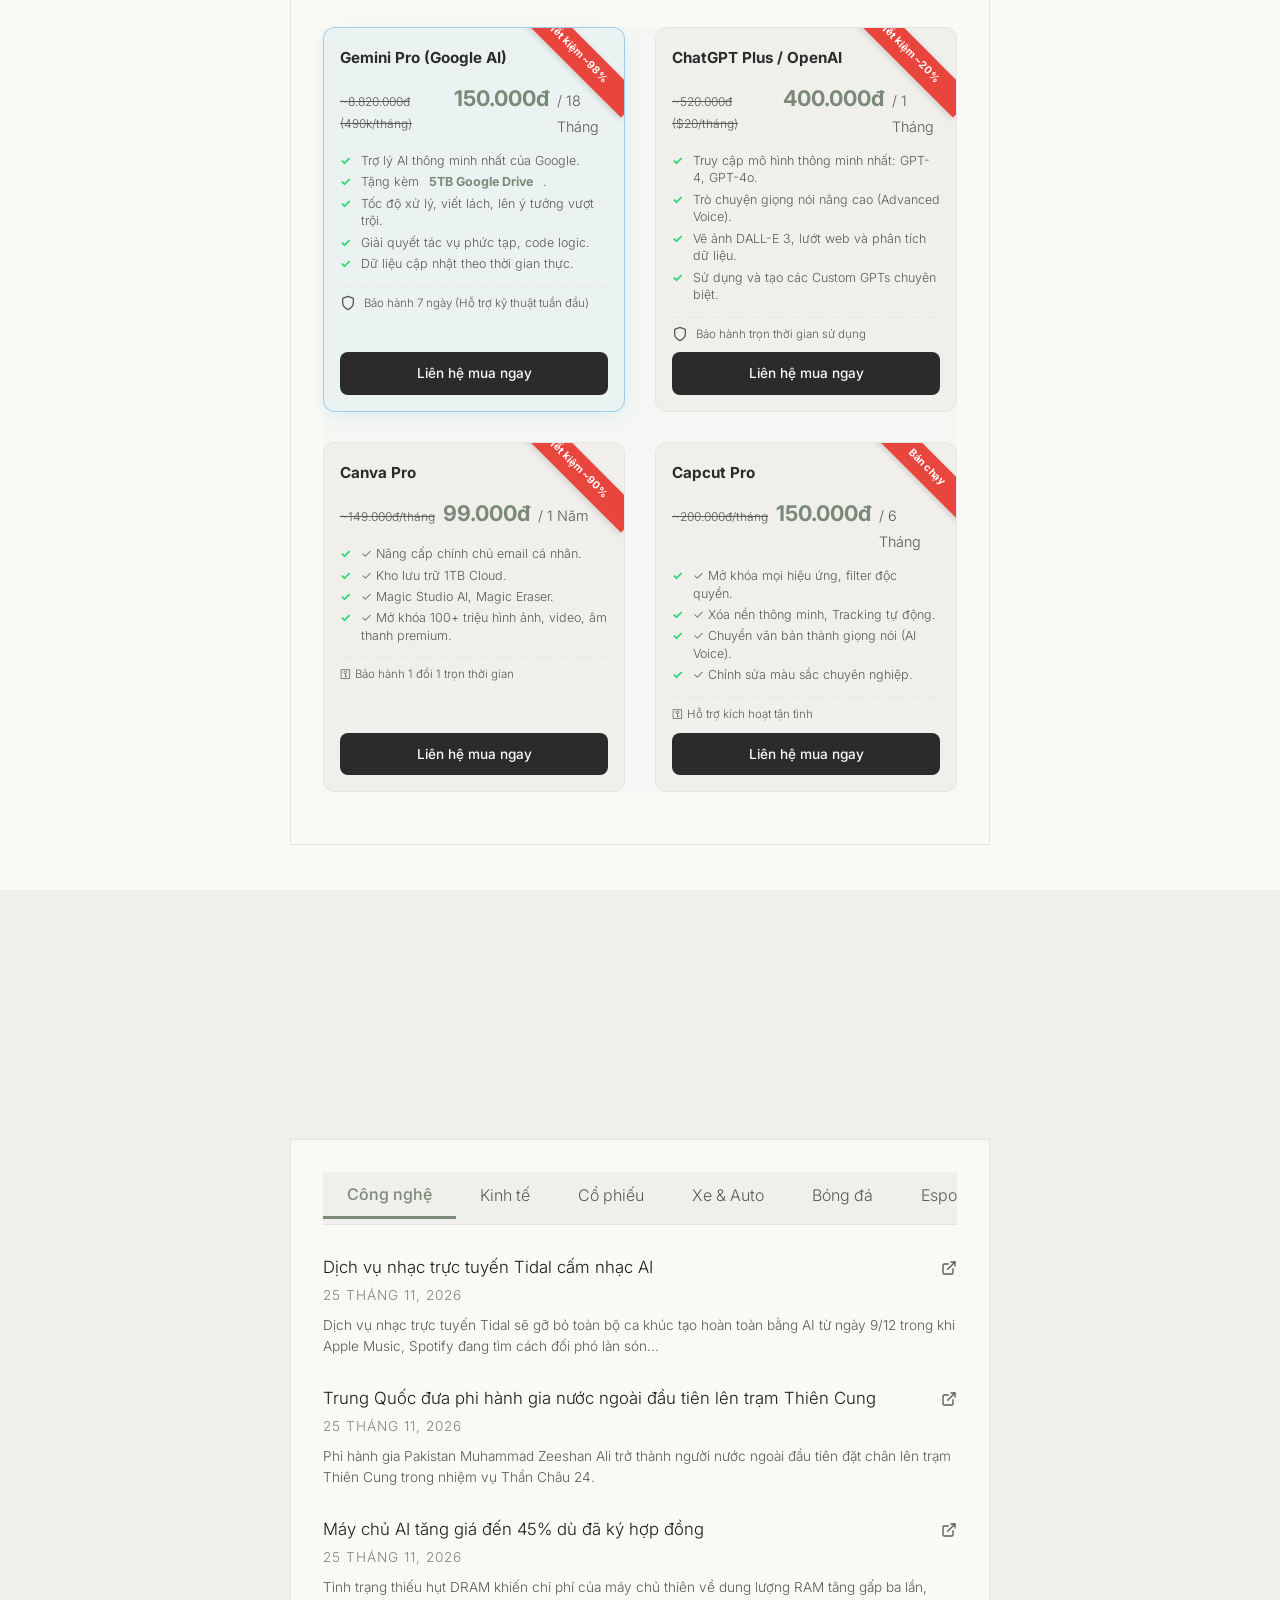
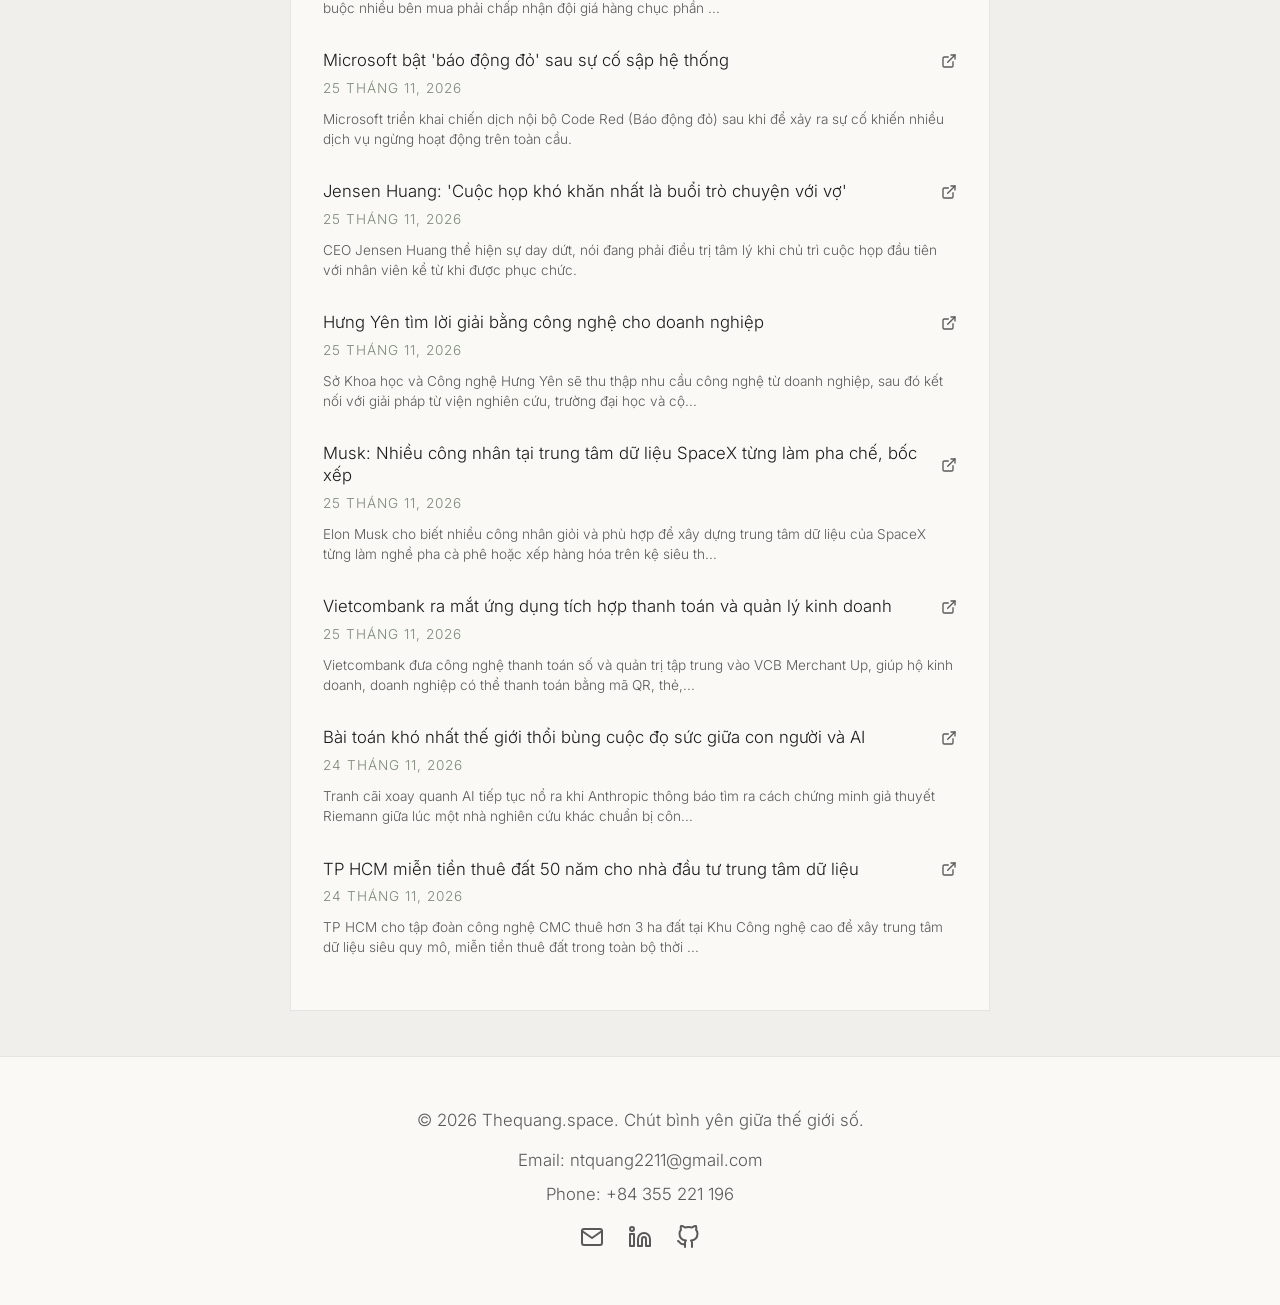
==== commit fe327bda: "Auto-update daily news [2026-11-25]" ====
--- a/index.html
+++ b/index.html
@@ -643,9 +643,44 @@
                         <div id="tech-news" class="tab-pane active">
                             <div class="news-container">
                                 <article class="news-item">
-                                    <h3>Màn tái xuất của hai CEO quyền lực trong giới AI <a href="https://vnexpress.net/man-tai-xuat-cua-hai-ceo-quyen-luc-trong-gioi-ai-5148305.html" target="_blank" class="source-icon" title="Đến trang nguồn"><svg xmlns="http://www.w3.org/2000/svg" width="16" height="16" viewBox="0 0 24 24" fill="none" stroke="currentColor" stroke-width="2" stroke-linecap="round" stroke-linejoin="round"><path d="M18 13v6a2 2 0 0 1-2 2H5a2 2 0 0 1-2-2V8a2 2 0 0 1 2-2h6"></path><polyline points="15 3 21 3 21 9"></polyline><line x1="10" y1="14" x2="21" y2="3"></line></svg></a></h3>
-                                    <span class="news-date">24 Tháng 11, 2026</span>
-                                    <p>Jensen Huang trở lại lãnh đạo Nvidia sau 11 ngày khiến giới công nghệ nhớ đến Sam Altman cũng được phục chức CEO OpenAI sau 5 ngày bị sa thải năm 2023...</p>
+                                    <h3>Dịch vụ nhạc trực tuyến Tidal cấm nhạc AI <a href="https://vnexpress.net/dich-vu-nhac-truc-tuyen-tidal-cam-nhac-ai-5148751.html" target="_blank" class="source-icon" title="Đến trang nguồn"><svg xmlns="http://www.w3.org/2000/svg" width="16" height="16" viewBox="0 0 24 24" fill="none" stroke="currentColor" stroke-width="2" stroke-linecap="round" stroke-linejoin="round"><path d="M18 13v6a2 2 0 0 1-2 2H5a2 2 0 0 1-2-2V8a2 2 0 0 1 2-2h6"></path><polyline points="15 3 21 3 21 9"></polyline><line x1="10" y1="14" x2="21" y2="3"></line></svg></a></h3>
+                                    <span class="news-date">25 Tháng 11, 2026</span>
+                                    <p>Dịch vụ nhạc trực tuyến Tidal sẽ gỡ bỏ toàn bộ ca khúc tạo hoàn toàn bằng AI từ ngày 9/12 trong khi Apple Music, Spotify đang tìm cách đối phó làn són...</p>
+                                </article>
+                                <article class="news-item">
+                                    <h3>Trung Quốc đưa phi hành gia nước ngoài đầu tiên lên trạm Thiên Cung <a href="https://vnexpress.net/trung-quoc-dua-phi-hanh-gia-nuoc-ngoai-dau-tien-len-tram-thien-cung-5148770.html" target="_blank" class="source-icon" title="Đến trang nguồn"><svg xmlns="http://www.w3.org/2000/svg" width="16" height="16" viewBox="0 0 24 24" fill="none" stroke="currentColor" stroke-width="2" stroke-linecap="round" stroke-linejoin="round"><path d="M18 13v6a2 2 0 0 1-2 2H5a2 2 0 0 1-2-2V8a2 2 0 0 1 2-2h6"></path><polyline points="15 3 21 3 21 9"></polyline><line x1="10" y1="14" x2="21" y2="3"></line></svg></a></h3>
+                                    <span class="news-date">25 Tháng 11, 2026</span>
+                                    <p>Phi hành gia Pakistan Muhammad Zeeshan Ali trở thành người nước ngoài đầu tiên đặt chân lên trạm Thiên Cung trong nhiệm vụ Thần Châu 24.</p>
+                                </article>
+                                <article class="news-item">
+                                    <h3>Máy chủ AI tăng giá đến 45% dù đã ký hợp đồng <a href="https://vnexpress.net/may-chu-ai-tang-gia-den-45-du-da-ky-hop-dong-5148227.html" target="_blank" class="source-icon" title="Đến trang nguồn"><svg xmlns="http://www.w3.org/2000/svg" width="16" height="16" viewBox="0 0 24 24" fill="none" stroke="currentColor" stroke-width="2" stroke-linecap="round" stroke-linejoin="round"><path d="M18 13v6a2 2 0 0 1-2 2H5a2 2 0 0 1-2-2V8a2 2 0 0 1 2-2h6"></path><polyline points="15 3 21 3 21 9"></polyline><line x1="10" y1="14" x2="21" y2="3"></line></svg></a></h3>
+                                    <span class="news-date">25 Tháng 11, 2026</span>
+                                    <p>Tình trạng thiếu hụt DRAM khiến chi phí của máy chủ thiên về dung lượng RAM tăng gấp ba lần, buộc nhiều bên mua phải chấp nhận đội giá hàng chục phần ...</p>
+                                </article>
+                                <article class="news-item">
+                                    <h3>Microsoft bật 'báo động đỏ' sau sự cố sập hệ thống <a href="https://vnexpress.net/microsoft-bat-bao-dong-do-sau-su-co-sap-he-thong-5148516.html" target="_blank" class="source-icon" title="Đến trang nguồn"><svg xmlns="http://www.w3.org/2000/svg" width="16" height="16" viewBox="0 0 24 24" fill="none" stroke="currentColor" stroke-width="2" stroke-linecap="round" stroke-linejoin="round"><path d="M18 13v6a2 2 0 0 1-2 2H5a2 2 0 0 1-2-2V8a2 2 0 0 1 2-2h6"></path><polyline points="15 3 21 3 21 9"></polyline><line x1="10" y1="14" x2="21" y2="3"></line></svg></a></h3>
+                                    <span class="news-date">25 Tháng 11, 2026</span>
+                                    <p>Microsoft triển khai chiến dịch nội bộ Code Red (Báo động đỏ) sau khi để xảy ra sự cố khiến nhiều dịch vụ ngừng hoạt động trên toàn cầu.</p>
+                                </article>
+                                <article class="news-item">
+                                    <h3>Jensen Huang: 'Cuộc họp khó khăn nhất là buổi trò chuyện với vợ' <a href="https://vnexpress.net/jensen-huang-cuoc-hop-kho-khan-nhat-la-buoi-tro-chuyen-voi-vo-5148522.html" target="_blank" class="source-icon" title="Đến trang nguồn"><svg xmlns="http://www.w3.org/2000/svg" width="16" height="16" viewBox="0 0 24 24" fill="none" stroke="currentColor" stroke-width="2" stroke-linecap="round" stroke-linejoin="round"><path d="M18 13v6a2 2 0 0 1-2 2H5a2 2 0 0 1-2-2V8a2 2 0 0 1 2-2h6"></path><polyline points="15 3 21 3 21 9"></polyline><line x1="10" y1="14" x2="21" y2="3"></line></svg></a></h3>
+                                    <span class="news-date">25 Tháng 11, 2026</span>
+                                    <p>CEO Jensen Huang thể hiện sự day dứt, nói đang phải điều trị tâm lý khi chủ trì cuộc họp đầu tiên với nhân viên kể từ khi được phục chức.</p>
+                                </article>
+                                <article class="news-item">
+                                    <h3>Hưng Yên tìm lời giải bằng công nghệ cho doanh nghiệp <a href="https://vnexpress.net/hung-yen-tim-loi-giai-bang-cong-nghe-cho-doanh-nghiep-5148648.html" target="_blank" class="source-icon" title="Đến trang nguồn"><svg xmlns="http://www.w3.org/2000/svg" width="16" height="16" viewBox="0 0 24 24" fill="none" stroke="currentColor" stroke-width="2" stroke-linecap="round" stroke-linejoin="round"><path d="M18 13v6a2 2 0 0 1-2 2H5a2 2 0 0 1-2-2V8a2 2 0 0 1 2-2h6"></path><polyline points="15 3 21 3 21 9"></polyline><line x1="10" y1="14" x2="21" y2="3"></line></svg></a></h3>
+                                    <span class="news-date">25 Tháng 11, 2026</span>
+                                    <p>Sở Khoa học và Công nghệ Hưng Yên sẽ thu thập nhu cầu công nghệ từ doanh nghiệp, sau đó kết nối với giải pháp từ viện nghiên cứu, trường đại học và cộ...</p>
+                                </article>
+                                <article class="news-item">
+                                    <h3>Musk: Nhiều công nhân tại trung tâm dữ liệu SpaceX từng làm pha chế, bốc xếp <a href="https://vnexpress.net/musk-nhieu-cong-nhan-tai-trung-tam-du-lieu-spacex-tung-lam-pha-che-boc-xep-5148237.html" target="_blank" class="source-icon" title="Đến trang nguồn"><svg xmlns="http://www.w3.org/2000/svg" width="16" height="16" viewBox="0 0 24 24" fill="none" stroke="currentColor" stroke-width="2" stroke-linecap="round" stroke-linejoin="round"><path d="M18 13v6a2 2 0 0 1-2 2H5a2 2 0 0 1-2-2V8a2 2 0 0 1 2-2h6"></path><polyline points="15 3 21 3 21 9"></polyline><line x1="10" y1="14" x2="21" y2="3"></line></svg></a></h3>
+                                    <span class="news-date">25 Tháng 11, 2026</span>
+                                    <p>Elon Musk cho biết nhiều công nhân giỏi và phù hợp để xây dựng trung tâm dữ liệu của SpaceX từng làm nghề pha cà phê hoặc xếp hàng hóa trên kệ siêu th...</p>
+                                </article>
+                                <article class="news-item">
+                                    <h3>Vietcombank ra mắt ứng dụng tích hợp thanh toán và quản lý kinh doanh <a href="https://vnexpress.net/vietcombank-ra-mat-ung-dung-tich-hop-thanh-toan-va-quan-ly-kinh-doanh-5148482.html" target="_blank" class="source-icon" title="Đến trang nguồn"><svg xmlns="http://www.w3.org/2000/svg" width="16" height="16" viewBox="0 0 24 24" fill="none" stroke="currentColor" stroke-width="2" stroke-linecap="round" stroke-linejoin="round"><path d="M18 13v6a2 2 0 0 1-2 2H5a2 2 0 0 1-2-2V8a2 2 0 0 1 2-2h6"></path><polyline points="15 3 21 3 21 9"></polyline><line x1="10" y1="14" x2="21" y2="3"></line></svg></a></h3>
+                                    <span class="news-date">25 Tháng 11, 2026</span>
+                                    <p>Vietcombank đưa công nghệ thanh toán số và quản trị tập trung vào VCB Merchant Up, giúp hộ kinh doanh, doanh nghiệp có thể thanh toán bằng mã QR, thẻ,...</p>
                                 </article>
                                 <article class="news-item">
                                     <h3>Bài toán khó nhất thế giới thổi bùng cuộc đọ sức giữa con người và AI <a href="https://vnexpress.net/bai-toan-kho-nhat-the-gioi-thoi-bung-cuoc-do-suc-giua-con-nguoi-va-ai-5148183.html" target="_blank" class="source-icon" title="Đến trang nguồn"><svg xmlns="http://www.w3.org/2000/svg" width="16" height="16" viewBox="0 0 24 24" fill="none" stroke="currentColor" stroke-width="2" stroke-linecap="round" stroke-linejoin="round"><path d="M18 13v6a2 2 0 0 1-2 2H5a2 2 0 0 1-2-2V8a2 2 0 0 1 2-2h6"></path><polyline points="15 3 21 3 21 9"></polyline><line x1="10" y1="14" x2="21" y2="3"></line></svg></a></h3>
@@ -653,44 +688,9 @@
                                     <p>Tranh cãi xoay quanh AI tiếp tục nổ ra khi Anthropic thông báo tìm ra cách chứng minh giả thuyết Riemann giữa lúc một nhà nghiên cứu khác chuẩn bị côn...</p>
                                 </article>
                                 <article class="news-item">
-                                    <h3>Thông điệp 5 từ của Elon Musk khi Jensen Huang phục chức <a href="https://vnexpress.net/thong-diep-5-tu-cua-elon-musk-khi-jensen-huang-phuc-chuc-5148278.html" target="_blank" class="source-icon" title="Đến trang nguồn"><svg xmlns="http://www.w3.org/2000/svg" width="16" height="16" viewBox="0 0 24 24" fill="none" stroke="currentColor" stroke-width="2" stroke-linecap="round" stroke-linejoin="round"><path d="M18 13v6a2 2 0 0 1-2 2H5a2 2 0 0 1-2-2V8a2 2 0 0 1 2-2h6"></path><polyline points="15 3 21 3 21 9"></polyline><line x1="10" y1="14" x2="21" y2="3"></line></svg></a></h3>
+                                    <h3>TP HCM miễn tiền thuê đất 50 năm cho nhà đầu tư trung tâm dữ liệu <a href="https://vnexpress.net/tp-hcm-mien-tien-thue-dat-50-nam-cho-nha-dau-tu-trung-tam-du-lieu-5148431.html" target="_blank" class="source-icon" title="Đến trang nguồn"><svg xmlns="http://www.w3.org/2000/svg" width="16" height="16" viewBox="0 0 24 24" fill="none" stroke="currentColor" stroke-width="2" stroke-linecap="round" stroke-linejoin="round"><path d="M18 13v6a2 2 0 0 1-2 2H5a2 2 0 0 1-2-2V8a2 2 0 0 1 2-2h6"></path><polyline points="15 3 21 3 21 9"></polyline><line x1="10" y1="14" x2="21" y2="3"></line></svg></a></h3>
                                     <span class="news-date">24 Tháng 11, 2026</span>
-                                    <p>Elon Musk phản hồi ngắn gọn từ sau khi nhà đồng sáng lập Nvidia Jensen Huang khôi phục chức vụ CEO.</p>
-                                </article>
-                                <article class="news-item">
-                                    <h3>Khoảnh khắc nhân viên chào đón Jensen Huang trở lại Nvidia <a href="https://vnexpress.net/khoanh-khac-nhan-vien-chao-don-jensen-huang-tro-lai-nvidia-5148274.html" target="_blank" class="source-icon" title="Đến trang nguồn"><svg xmlns="http://www.w3.org/2000/svg" width="16" height="16" viewBox="0 0 24 24" fill="none" stroke="currentColor" stroke-width="2" stroke-linecap="round" stroke-linejoin="round"><path d="M18 13v6a2 2 0 0 1-2 2H5a2 2 0 0 1-2-2V8a2 2 0 0 1 2-2h6"></path><polyline points="15 3 21 3 21 9"></polyline><line x1="10" y1="14" x2="21" y2="3"></line></svg></a></h3>
-                                    <span class="news-date">24 Tháng 11, 2026</span>
-                                    <p>Jensen Huang trở lại trụ sở Nvidia tại Santa Clara, California trong tiếng reo hò của nhân viên, 11 ngày sau khi ông bất ngờ từ chức.</p>
-                                </article>
-                                <article class="news-item">
-                                    <h3>Mô hình iPhone Air 2 và iPhone 18 lộ diện <a href="https://vnexpress.net/mo-hinh-iphone-air-2-va-iphone-18-lo-dien-5148224.html" target="_blank" class="source-icon" title="Đến trang nguồn"><svg xmlns="http://www.w3.org/2000/svg" width="16" height="16" viewBox="0 0 24 24" fill="none" stroke="currentColor" stroke-width="2" stroke-linecap="round" stroke-linejoin="round"><path d="M18 13v6a2 2 0 0 1-2 2H5a2 2 0 0 1-2-2V8a2 2 0 0 1 2-2h6"></path><polyline points="15 3 21 3 21 9"></polyline><line x1="10" y1="14" x2="21" y2="3"></line></svg></a></h3>
-                                    <span class="news-date">24 Tháng 11, 2026</span>
-                                    <p>Hình ảnh được cho là mô hình đầu tiên của iPhone 18 và Air 2 cho thấy smartphone siêu mỏng của Apple có thêm camera góc siêu rộng.</p>
-                                </article>
-                                <article class="news-item">
-                                    <h3>Thế giới chưa sẵn sàng cho những 'cú sốc' thời AI <a href="https://vnexpress.net/the-gioi-chua-san-sang-cho-nhung-cu-soc-thoi-ai-5146969.html" target="_blank" class="source-icon" title="Đến trang nguồn"><svg xmlns="http://www.w3.org/2000/svg" width="16" height="16" viewBox="0 0 24 24" fill="none" stroke="currentColor" stroke-width="2" stroke-linecap="round" stroke-linejoin="round"><path d="M18 13v6a2 2 0 0 1-2 2H5a2 2 0 0 1-2-2V8a2 2 0 0 1 2-2h6"></path><polyline points="15 3 21 3 21 9"></polyline><line x1="10" y1="14" x2="21" y2="3"></line></svg></a></h3>
-                                    <span class="news-date">24 Tháng 11, 2026</span>
-                                    <p>Loạt sự cố từ Microsoft, Apple, ngân hàng, hàng không được đánh giá nghiêm trọng, nhưng phần lớn lại bắt nguồn từ nỗ lực ngăn ngừa rủi ro.</p>
-                                </article>
-                                <article class="news-item">
-                                    <h3>Concordia AI - cố vấn phía sau các ông lớn công nghệ Trung Quốc <a href="https://vnexpress.net/concordia-ai-co-van-phia-sau-cac-ong-lon-cong-nghe-trung-quoc-5147189.html" target="_blank" class="source-icon" title="Đến trang nguồn"><svg xmlns="http://www.w3.org/2000/svg" width="16" height="16" viewBox="0 0 24 24" fill="none" stroke="currentColor" stroke-width="2" stroke-linecap="round" stroke-linejoin="round"><path d="M18 13v6a2 2 0 0 1-2 2H5a2 2 0 0 1-2-2V8a2 2 0 0 1 2-2h6"></path><polyline points="15 3 21 3 21 9"></polyline><line x1="10" y1="14" x2="21" y2="3"></line></svg></a></h3>
-                                    <span class="news-date">24 Tháng 11, 2026</span>
-                                    <p>Từ nhóm nghiên cứu vô danh khi ChatGPT còn xa lạ, Concordia AI đã phát triển lớn mạnh thành cố vấn hàng đầu về AI cho Huawei Technologies, DeepSeek, Z...</p>
-                                </article>
-                                <article class="news-item">
-                                    <h3>Robot và tàu vũ trụ NASA cùng gặp sự cố trên Sao Hỏa <a href="https://vnexpress.net/robot-va-tau-vu-tru-nasa-cung-gap-su-co-tren-sao-hoa-5147991.html" target="_blank" class="source-icon" title="Đến trang nguồn"><svg xmlns="http://www.w3.org/2000/svg" width="16" height="16" viewBox="0 0 24 24" fill="none" stroke="currentColor" stroke-width="2" stroke-linecap="round" stroke-linejoin="round"><path d="M18 13v6a2 2 0 0 1-2 2H5a2 2 0 0 1-2-2V8a2 2 0 0 1 2-2h6"></path><polyline points="15 3 21 3 21 9"></polyline><line x1="10" y1="14" x2="21" y2="3"></line></svg></a></h3>
-                                    <span class="news-date">23 Tháng 11, 2026</span>
-                                    <p>Robot Perseverance gặp sự cố với ăngten, trong khi tàu quỹ đạo Mars Odyssey đang xử lý vấn đề với bánh đà phản lực nên phải tạm ngừng hoạt động khoa h...</p>
-                                </article>
-                                <article class="news-item">
-                                    <h3>Nữ kỹ sư đứng sau mô hình AI làm phim gây sốt ở Trung Quốc <a href="https://vnexpress.net/nu-ky-su-dung-sau-mo-hinh-ai-lam-phim-gay-sot-o-trung-quoc-5146432.html" target="_blank" class="source-icon" title="Đến trang nguồn"><svg xmlns="http://www.w3.org/2000/svg" width="16" height="16" viewBox="0 0 24 24" fill="none" stroke="currentColor" stroke-width="2" stroke-linecap="round" stroke-linejoin="round"><path d="M18 13v6a2 2 0 0 1-2 2H5a2 2 0 0 1-2-2V8a2 2 0 0 1 2-2h6"></path><polyline points="15 3 21 3 21 9"></polyline><line x1="10" y1="14" x2="21" y2="3"></line></svg></a></h3>
-                                    <span class="news-date">23 Tháng 11, 2026</span>
-                                    <p>Zeng Yan, 29 tuổi, là một trong những kỹ sư chủ chốt phát triển Seedance, mô hình tạo video của ByteDance được giới làm phim ngắn AI Trung Quốc ưa chu...</p>
-                                </article>
-                                <article class="news-item">
-                                    <h3>30 nhà khoa học trẻ Việt Nam được chọn dự đại hội tại Nga <a href="https://vnexpress.net/30-nha-khoa-hoc-tre-viet-nam-duoc-chon-du-dai-hoi-tai-nga-5148222.html" target="_blank" class="source-icon" title="Đến trang nguồn"><svg xmlns="http://www.w3.org/2000/svg" width="16" height="16" viewBox="0 0 24 24" fill="none" stroke="currentColor" stroke-width="2" stroke-linecap="round" stroke-linejoin="round"><path d="M18 13v6a2 2 0 0 1-2 2H5a2 2 0 0 1-2-2V8a2 2 0 0 1 2-2h6"></path><polyline points="15 3 21 3 21 9"></polyline><line x1="10" y1="14" x2="21" y2="3"></line></svg></a></h3>
-                                    <span class="news-date">23 Tháng 11, 2026</span>
-                                    <p>Quỹ Phát triển khoa học và công nghệ quốc gia (NAFOSTED) công bố 30 nhà khoa học dự Đại hội các nhà khoa học trẻ lần thứ VI tại Nga năm 2026.</p>
+                                    <p>TP HCM cho tập đoàn công nghệ CMC thuê hơn 3 ha đất tại Khu Công nghệ cao để xây trung tâm dữ liệu siêu quy mô, miễn tiền thuê đất trong toàn bộ thời ...</p>
                                 </article>
                             </div>
                         </div>
@@ -698,54 +698,54 @@
                         <div id="economy-news" class="tab-pane">
                             <div class="news-container">
                                 <article class="news-item">
-                                    <h3>Điều gì giúp Jensen Huang trở lại? <a href="https://vnexpress.net/dieu-gi-giup-jensen-huang-tro-lai-5148358.html" target="_blank" class="source-icon" title="Đến trang nguồn"><svg xmlns="http://www.w3.org/2000/svg" width="16" height="16" viewBox="0 0 24 24" fill="none" stroke="currentColor" stroke-width="2" stroke-linecap="round" stroke-linejoin="round"><path d="M18 13v6a2 2 0 0 1-2 2H5a2 2 0 0 1-2-2V8a2 2 0 0 1 2-2h6"></path><polyline points="15 3 21 3 21 9"></polyline><line x1="10" y1="14" x2="21" y2="3"></line></svg></a></h3>
-                                    <span class="news-date">24 Tháng 11, 2026</span>
-                                    <p>Sức ép từ thị trường chứng khoán, vận động của ông Trump và vai trò khó thay thế trong ngành AI giúp Jensen Huang trở lại bất chấp bê bối.</p>
-                                </article>
-                                <article class="news-item">
-                                    <h3>Giá dầu thế giới xuống gần mức thấp nhất 3 tháng <a href="https://vnexpress.net/gia-dau-the-gioi-xuong-gan-muc-thap-nhat-3-thang-5148418.html" target="_blank" class="source-icon" title="Đến trang nguồn"><svg xmlns="http://www.w3.org/2000/svg" width="16" height="16" viewBox="0 0 24 24" fill="none" stroke="currentColor" stroke-width="2" stroke-linecap="round" stroke-linejoin="round"><path d="M18 13v6a2 2 0 0 1-2 2H5a2 2 0 0 1-2-2V8a2 2 0 0 1 2-2h6"></path><polyline points="15 3 21 3 21 9"></polyline><line x1="10" y1="14" x2="21" y2="3"></line></svg></a></h3>
-                                    <span class="news-date">24 Tháng 11, 2026</span>
-                                    <p>Hôm 24/11, giá dầu đã có phiên giảm thứ hai liên tiếp xuống mức thấp nhất gần 3 tháng do nguy cơ thừa cung trên thị trường.</p>
-                                </article>
-                                <article class="news-item">
-                                    <h3>Bộ Công Thương tính tăng quy mô điện mặt trời, lưu trữ và nhập khẩu <a href="https://vnexpress.net/bo-cong-thuong-tinh-tang-quy-mo-dien-mat-troi-luu-tru-va-nhap-khau-5148391.html" target="_blank" class="source-icon" title="Đến trang nguồn"><svg xmlns="http://www.w3.org/2000/svg" width="16" height="16" viewBox="0 0 24 24" fill="none" stroke="currentColor" stroke-width="2" stroke-linecap="round" stroke-linejoin="round"><path d="M18 13v6a2 2 0 0 1-2 2H5a2 2 0 0 1-2-2V8a2 2 0 0 1 2-2h6"></path><polyline points="15 3 21 3 21 9"></polyline><line x1="10" y1="14" x2="21" y2="3"></line></svg></a></h3>
-                                    <span class="news-date">24 Tháng 11, 2026</span>
-                                    <p>Hồ sơ điều chỉnh Quy hoạch điện VIII tính đưa công suất điện mặt trời lên 62–82 GW và nguồn lưu trữ lên 13,3-25,1 GW vào năm 2030, đồng thời đẩy nhanh...</p>
-                                </article>
-                                <article class="news-item">
-                                    <h3>Jensen Huang tái xuất cho thấy tầm ảnh hưởng khó thay thế <a href="https://vnexpress.net/jensen-huang-tai-xuat-cho-thay-tam-anh-huong-kho-thay-the-5148332.html" target="_blank" class="source-icon" title="Đến trang nguồn"><svg xmlns="http://www.w3.org/2000/svg" width="16" height="16" viewBox="0 0 24 24" fill="none" stroke="currentColor" stroke-width="2" stroke-linecap="round" stroke-linejoin="round"><path d="M18 13v6a2 2 0 0 1-2 2H5a2 2 0 0 1-2-2V8a2 2 0 0 1 2-2h6"></path><polyline points="15 3 21 3 21 9"></polyline><line x1="10" y1="14" x2="21" y2="3"></line></svg></a></h3>
-                                    <span class="news-date">24 Tháng 11, 2026</span>
-                                    <p>CEO vừa trở lại Nvidia - Jensen Huang được cho là có ảnh hưởng quan trọng đối với cả lĩnh vực AI, Washington, thị trường tài chính hay địa chính trị.</p>
-                                </article>
-                                <article class="news-item">
-                                    <h3>Chứng khoán châu Á tăng vọt khi Jensen Huang trở lại Nvidia <a href="https://vnexpress.net/chung-khoan-chau-a-tang-vot-khi-jensen-huang-tro-lai-nvidia-5148343.html" target="_blank" class="source-icon" title="Đến trang nguồn"><svg xmlns="http://www.w3.org/2000/svg" width="16" height="16" viewBox="0 0 24 24" fill="none" stroke="currentColor" stroke-width="2" stroke-linecap="round" stroke-linejoin="round"><path d="M18 13v6a2 2 0 0 1-2 2H5a2 2 0 0 1-2-2V8a2 2 0 0 1 2-2h6"></path><polyline points="15 3 21 3 21 9"></polyline><line x1="10" y1="14" x2="21" y2="3"></line></svg></a></h3>
-                                    <span class="news-date">24 Tháng 11, 2026</span>
-                                    <p>Nhiều chỉ số chứng khoán châu Á sáng nay tăng hơn 4% theo đà hưng phấn của thị trường Mỹ khi Jensen Huang được phục chức CEO Nvidia.</p>
-                                </article>
-                                <article class="news-item">
-                                    <h3>'Sai lầm trị giá 1.500 tỷ USD' của HĐQT Nvidia góp phần đưa Jensen Huang trở lại <a href="https://vnexpress.net/sai-lam-tri-gia-1-500-ty-usd-cua-hdqt-nvidia-gop-phan-dua-jensen-huang-tro-lai-5148316.html" target="_blank" class="source-icon" title="Đến trang nguồn"><svg xmlns="http://www.w3.org/2000/svg" width="16" height="16" viewBox="0 0 24 24" fill="none" stroke="currentColor" stroke-width="2" stroke-linecap="round" stroke-linejoin="round"><path d="M18 13v6a2 2 0 0 1-2 2H5a2 2 0 0 1-2-2V8a2 2 0 0 1 2-2h6"></path><polyline points="15 3 21 3 21 9"></polyline><line x1="10" y1="14" x2="21" y2="3"></line></svg></a></h3>
-                                    <span class="news-date">24 Tháng 11, 2026</span>
-                                    <p>Jensen Huang được trở lại vị trí lãnh đạo Nvidia trong chưa đầy 2 tuần - điều sẽ không thể xảy ra nếu HĐQT công ty không có những quyết định gây tranh...</p>
-                                </article>
-                                <article class="news-item">
-                                    <h3>Thủ đoạn hack ví tiền số trên iPhone bằng quảng cáo <a href="https://vnexpress.net/thu-doan-hack-vi-tien-so-tren-iphone-bang-quang-cao-5148223.html" target="_blank" class="source-icon" title="Đến trang nguồn"><svg xmlns="http://www.w3.org/2000/svg" width="16" height="16" viewBox="0 0 24 24" fill="none" stroke="currentColor" stroke-width="2" stroke-linecap="round" stroke-linejoin="round"><path d="M18 13v6a2 2 0 0 1-2 2H5a2 2 0 0 1-2-2V8a2 2 0 0 1 2-2h6"></path><polyline points="15 3 21 3 21 9"></polyline><line x1="10" y1="14" x2="21" y2="3"></line></svg></a></h3>
-                                    <span class="news-date">24 Tháng 11, 2026</span>
-                                    <p>Thị trường xuất hiện các nhóm sử dụng 480 tên miền quảng cáo để phát tán mã độc lên iPhone tại hơn 47 quốc gia, nhằm hack ví tiền số.</p>
-                                </article>
-                                <article class="news-item">
-                                    <h3>Biến 1.000 túi nilon thải bỏ thành chiếu ngủ cho người vô gia cư <a href="https://vnexpress.net/bien-1-000-tui-nilon-thai-bo-thanh-chieu-ngu-cho-nguoi-vo-gia-cu-5148073.html" target="_blank" class="source-icon" title="Đến trang nguồn"><svg xmlns="http://www.w3.org/2000/svg" width="16" height="16" viewBox="0 0 24 24" fill="none" stroke="currentColor" stroke-width="2" stroke-linecap="round" stroke-linejoin="round"><path d="M18 13v6a2 2 0 0 1-2 2H5a2 2 0 0 1-2-2V8a2 2 0 0 1 2-2h6"></path><polyline points="15 3 21 3 21 9"></polyline><line x1="10" y1="14" x2="21" y2="3"></line></svg></a></h3>
-                                    <span class="news-date">24 Tháng 11, 2026</span>
-                                    <p>20 năm qua, cụ bà Elizabeth King tại bang Florida làm sạch túi nilon, rồi móc thành chiếu ngủ, hỗ trợ người vô gia cư và giảm rác nhựa.</p>
-                                </article>
-                                <article class="news-item">
-                                    <h3>Cổ phiếu công ty ông Lê Viết Hải xuống thấp nhất chục năm <a href="https://vnexpress.net/co-phieu-cong-ty-ong-le-viet-hai-xuong-thap-nhat-chuc-nam-5148275.html" target="_blank" class="source-icon" title="Đến trang nguồn"><svg xmlns="http://www.w3.org/2000/svg" width="16" height="16" viewBox="0 0 24 24" fill="none" stroke="currentColor" stroke-width="2" stroke-linecap="round" stroke-linejoin="round"><path d="M18 13v6a2 2 0 0 1-2 2H5a2 2 0 0 1-2-2V8a2 2 0 0 1 2-2h6"></path><polyline points="15 3 21 3 21 9"></polyline><line x1="10" y1="14" x2="21" y2="3"></line></svg></a></h3>
-                                    <span class="news-date">24 Tháng 11, 2026</span>
-                                    <p>Cổ phiếu Tập đoàn Xây dựng Hòa Bình (HBC) đã giảm hơn phân nửa so với đầu năm, xuống thấp nhất 12 năm khi doanh nghiệp đối mặt gánh nặng nợ và lợi nhu...</p>
-                                </article>
-                                <article class="news-item">
-                                    <h3>DSC: Mức tăng trưởng lợi nhuận năm 2027 có thể thấp hơn đáng kể năm nay <a href="https://vnexpress.net/dsc-muc-tang-truong-loi-nhuan-nam-2027-co-the-thap-hon-dang-ke-nam-nay-5148205.html" target="_blank" class="source-icon" title="Đến trang nguồn"><svg xmlns="http://www.w3.org/2000/svg" width="16" height="16" viewBox="0 0 24 24" fill="none" stroke="currentColor" stroke-width="2" stroke-linecap="round" stroke-linejoin="round"><path d="M18 13v6a2 2 0 0 1-2 2H5a2 2 0 0 1-2-2V8a2 2 0 0 1 2-2h6"></path><polyline points="15 3 21 3 21 9"></polyline><line x1="10" y1="14" x2="21" y2="3"></line></svg></a></h3>
-                                    <span class="news-date">24 Tháng 11, 2026</span>
-                                    <p>Theo Chứng khoán DSC, nếu loại nhóm Vingroup, mức tăng trưởng lợi nhuận năm 2027 dự kiến chỉ khoảng 7%, thấp hơn đáng kể so với mức 25% của năm nay.</p>
+                                    <h3>Các hãng bán lẻ Mỹ dùng AI để tính ưu đãi Black Friday <a href="https://vnexpress.net/cac-hang-ban-le-my-dung-ai-de-tinh-uu-dai-black-friday-5148597.html" target="_blank" class="source-icon" title="Đến trang nguồn"><svg xmlns="http://www.w3.org/2000/svg" width="16" height="16" viewBox="0 0 24 24" fill="none" stroke="currentColor" stroke-width="2" stroke-linecap="round" stroke-linejoin="round"><path d="M18 13v6a2 2 0 0 1-2 2H5a2 2 0 0 1-2-2V8a2 2 0 0 1 2-2h6"></path><polyline points="15 3 21 3 21 9"></polyline><line x1="10" y1="14" x2="21" y2="3"></line></svg></a></h3>
+                                    <span class="news-date">25 Tháng 11, 2026</span>
+                                    <p>Người tiêu dùng có thể sẽ được giảm giá ít hơn vào Black Friday năm nay, khi AI ngày càng được doanh nghiệp dùng để hỗ trợ định giá.</p>
+                                </article>
+                                <article class="news-item">
+                                    <h3>EU siết trần nhập khẩu xe hybrid Trung Quốc <a href="https://vnexpress.net/eu-siet-tran-nhap-khau-xe-hybrid-trung-quoc-5148517.html" target="_blank" class="source-icon" title="Đến trang nguồn"><svg xmlns="http://www.w3.org/2000/svg" width="16" height="16" viewBox="0 0 24 24" fill="none" stroke="currentColor" stroke-width="2" stroke-linecap="round" stroke-linejoin="round"><path d="M18 13v6a2 2 0 0 1-2 2H5a2 2 0 0 1-2-2V8a2 2 0 0 1 2-2h6"></path><polyline points="15 3 21 3 21 9"></polyline><line x1="10" y1="14" x2="21" y2="3"></line></svg></a></h3>
+                                    <span class="news-date">25 Tháng 11, 2026</span>
+                                    <p>EU áp hạn ngạch nhập khẩu 350.000 xe hybrid với Trung Quốc từ ngày 1/12, nhằm bảo vệ ngành công nghiệp ôtô trước lượng nhập khẩu tăng đột biến.</p>
+                                </article>
+                                <article class="news-item">
+                                    <h3>PNJ hạ giá vàng nhẫn trơn xuống thấp hơn nhiều thương hiệu lớn <a href="https://vnexpress.net/pnj-ha-gia-vang-nhan-tron-xuong-thap-hon-nhieu-thuong-hieu-lon-5148658.html" target="_blank" class="source-icon" title="Đến trang nguồn"><svg xmlns="http://www.w3.org/2000/svg" width="16" height="16" viewBox="0 0 24 24" fill="none" stroke="currentColor" stroke-width="2" stroke-linecap="round" stroke-linejoin="round"><path d="M18 13v6a2 2 0 0 1-2 2H5a2 2 0 0 1-2-2V8a2 2 0 0 1 2-2h6"></path><polyline points="15 3 21 3 21 9"></polyline><line x1="10" y1="14" x2="21" y2="3"></line></svg></a></h3>
+                                    <span class="news-date">25 Tháng 11, 2026</span>
+                                    <p>Từ chỗ thường bán vàng nhẫn đắt hơn SJC, gần đây PNJ giảm giá xuống thấp hơn vài triệu một lượng so với các thương hiệu lớn khác.</p>
+                                </article>
+                                <article class="news-item">
+                                    <h3>Quyền lực của 'petrodollar' liệu có bị xói mòn? <a href="https://vnexpress.net/quyen-luc-cua-petrodollar-lieu-co-bi-xoi-mon-5148123.html" target="_blank" class="source-icon" title="Đến trang nguồn"><svg xmlns="http://www.w3.org/2000/svg" width="16" height="16" viewBox="0 0 24 24" fill="none" stroke="currentColor" stroke-width="2" stroke-linecap="round" stroke-linejoin="round"><path d="M18 13v6a2 2 0 0 1-2 2H5a2 2 0 0 1-2-2V8a2 2 0 0 1 2-2h6"></path><polyline points="15 3 21 3 21 9"></polyline><line x1="10" y1="14" x2="21" y2="3"></line></svg></a></h3>
+                                    <span class="news-date">25 Tháng 11, 2026</span>
+                                    <p>Sau 50 năm, petrodollar, hệ thống giao dịch dầu mỏ bằng USD, giảm độc tôn bởi biến động địa chính trị và vai trò của nhân dân tệ.</p>
+                                </article>
+                                <article class="news-item">
+                                    <h3>'Chủ' meme coin Ansem nói bị hack ví tiền số 2 triệu USD <a href="https://vnexpress.net/chu-meme-coin-ansem-noi-bi-hack-vi-tien-so-2-trieu-usd-5148604.html" target="_blank" class="source-icon" title="Đến trang nguồn"><svg xmlns="http://www.w3.org/2000/svg" width="16" height="16" viewBox="0 0 24 24" fill="none" stroke="currentColor" stroke-width="2" stroke-linecap="round" stroke-linejoin="round"><path d="M18 13v6a2 2 0 0 1-2 2H5a2 2 0 0 1-2-2V8a2 2 0 0 1 2-2h6"></path><polyline points="15 3 21 3 21 9"></polyline><line x1="10" y1="14" x2="21" y2="3"></line></svg></a></h3>
+                                    <span class="news-date">25 Tháng 11, 2026</span>
+                                    <p>Ví tiền số của Ansem, người đứng sau meme coin cùng tên, đã bán 2,1 triệu USD, nói do bị hack, nhưng giới phân tích nghi ngờ nguyên nhân khác.</p>
+                                </article>
+                                <article class="news-item">
+                                    <h3>Giá vàng thế giới quay đầu giảm mạnh <a href="https://vnexpress.net/gia-vang-the-gioi-quay-dau-giam-manh-5148528.html" target="_blank" class="source-icon" title="Đến trang nguồn"><svg xmlns="http://www.w3.org/2000/svg" width="16" height="16" viewBox="0 0 24 24" fill="none" stroke="currentColor" stroke-width="2" stroke-linecap="round" stroke-linejoin="round"><path d="M18 13v6a2 2 0 0 1-2 2H5a2 2 0 0 1-2-2V8a2 2 0 0 1 2-2h6"></path><polyline points="15 3 21 3 21 9"></polyline><line x1="10" y1="14" x2="21" y2="3"></line></svg></a></h3>
+                                    <span class="news-date">25 Tháng 11, 2026</span>
+                                    <p>Sau phiên tăng vọt, giá vàng giảm gần 80 USD một ounce vì chứng khoán Mỹ đi xuống và sức ép từ lãi suất cao.</p>
+                                </article>
+                                <article class="news-item">
+                                    <h3>Những người thợ đào hầm sâu 500 m xây 'pin điện' khổng lồ <a href="https://vnexpress.net/nhung-nguoi-tho-dao-ham-sau-500-m-xay-pin-dien-khong-lo-5148334.html" target="_blank" class="source-icon" title="Đến trang nguồn"><svg xmlns="http://www.w3.org/2000/svg" width="16" height="16" viewBox="0 0 24 24" fill="none" stroke="currentColor" stroke-width="2" stroke-linecap="round" stroke-linejoin="round"><path d="M18 13v6a2 2 0 0 1-2 2H5a2 2 0 0 1-2-2V8a2 2 0 0 1 2-2h6"></path><polyline points="15 3 21 3 21 9"></polyline><line x1="10" y1="14" x2="21" y2="3"></line></svg></a></h3>
+                                    <span class="news-date">25 Tháng 11, 2026</span>
+                                    <p>Bảy mũi thi công đang đào hầm xuyên núi ở Khánh Hòa để xây thủy điện tích năng Bác Ái, nhà máy đầu tiên của Việt Nam có thể dùng nước để trữ điện cho ...</p>
+                                </article>
+                                <article class="news-item">
+                                    <h3>Jensen Huang: Nvidia không cần kế hoạch kế nhiệm <a href="https://vnexpress.net/jensen-huang-nvidia-khong-can-ke-hoach-ke-nhiem-5148520.html" target="_blank" class="source-icon" title="Đến trang nguồn"><svg xmlns="http://www.w3.org/2000/svg" width="16" height="16" viewBox="0 0 24 24" fill="none" stroke="currentColor" stroke-width="2" stroke-linecap="round" stroke-linejoin="round"><path d="M18 13v6a2 2 0 0 1-2 2H5a2 2 0 0 1-2-2V8a2 2 0 0 1 2-2h6"></path><polyline points="15 3 21 3 21 9"></polyline><line x1="10" y1="14" x2="21" y2="3"></line></svg></a></h3>
+                                    <span class="news-date">25 Tháng 11, 2026</span>
+                                    <p>Trong cuộc họp đầu tiên với nhân viên từ khi được tái bổ nhiệm, Jensen Huang nói đang phải trị liệu tâm lý nhưng khẳng định Nvidia đã được xây dựng để...</p>
+                                </article>
+                                <article class="news-item">
+                                    <h3>Hàng loạt ngân hàng thay tướng <a href="https://vnexpress.net/hang-loat-ngan-hang-thay-tuong-5148503.html" target="_blank" class="source-icon" title="Đến trang nguồn"><svg xmlns="http://www.w3.org/2000/svg" width="16" height="16" viewBox="0 0 24 24" fill="none" stroke="currentColor" stroke-width="2" stroke-linecap="round" stroke-linejoin="round"><path d="M18 13v6a2 2 0 0 1-2 2H5a2 2 0 0 1-2-2V8a2 2 0 0 1 2-2h6"></path><polyline points="15 3 21 3 21 9"></polyline><line x1="10" y1="14" x2="21" y2="3"></line></svg></a></h3>
+                                    <span class="news-date">25 Tháng 11, 2026</span>
+                                    <p>Chỉ trong ngày 23/11, SeABank, SCB và LPBank cùng công bố thay người đứng đầu, nối dài danh sách ngân hàng đổi tướng từ giữa tháng 9 đến nay.</p>
+                                </article>
+                                <article class="news-item">
+                                    <h3>Đề xuất nghiên cứu đường dây siêu cao áp hơn 1.000 km kéo điện ra Bắc <a href="https://vnexpress.net/de-xuat-nghien-cuu-duong-day-sieu-cao-ap-hon-1-000-km-keo-dien-ra-bac-5148461.html" target="_blank" class="source-icon" title="Đến trang nguồn"><svg xmlns="http://www.w3.org/2000/svg" width="16" height="16" viewBox="0 0 24 24" fill="none" stroke="currentColor" stroke-width="2" stroke-linecap="round" stroke-linejoin="round"><path d="M18 13v6a2 2 0 0 1-2 2H5a2 2 0 0 1-2-2V8a2 2 0 0 1 2-2h6"></path><polyline points="15 3 21 3 21 9"></polyline><line x1="10" y1="14" x2="21" y2="3"></line></svg></a></h3>
+                                    <span class="news-date">25 Tháng 11, 2026</span>
+                                    <p>Bộ Công Thương đề xuất sớm nghiên cứu tuyến truyền tải điện một chiều ±800 kV từ duyên hải Nam Trung Bộ đến Đồng bằng sông Hồng, với vốn đầu tư sơ bộ ...</p>
                                 </article>
                             </div>
                         </div>
@@ -753,54 +753,54 @@
                         <div id="stock-news" class="tab-pane">
                             <div class="news-container">
                                 <article class="news-item">
-                                    <h3>CEO OCBS: Ngành chứng khoán đang bước vào một giai đoạn cạnh tranh rất khác <a href="https://cafef.vn/ceo-ocbs-nganh-chung-khoan-dang-buoc-vao-mot-giai-doan-canh-tranh-rat-khac-188261124170057862.chn" target="_blank" class="source-icon" title="Đến trang nguồn"><svg xmlns="http://www.w3.org/2000/svg" width="16" height="16" viewBox="0 0 24 24" fill="none" stroke="currentColor" stroke-width="2" stroke-linecap="round" stroke-linejoin="round"><path d="M18 13v6a2 2 0 0 1-2 2H5a2 2 0 0 1-2-2V8a2 2 0 0 1 2-2h6"></path><polyline points="15 3 21 3 21 9"></polyline><line x1="10" y1="14" x2="21" y2="3"></line></svg></a></h3>
-                                    <span class="news-date">24 Tháng 11, 26</span>
-                                    <p>"Trước đây, lợi thế của công ty chứng khoán thường được nhìn qua thị phần môi giới, phí giao dịch hay khả năng cung cấp vốn cho vay ký quỹ. Những yếu ...</p>
-                                </article>
-                                <article class="news-item">
-                                    <h3>Thanh tra Chính phủ chỉ rõ loạt bất cập trong quản lý nhà, đất tại Tập đoàn Than - Khoáng sản <a href="https://cafef.vn/thanh-tra-chinh-phu-chi-ro-loat-bat-cap-trong-quan-ly-nha-dat-tai-tap-doan-than-khoang-san-188261124152148037.chn" target="_blank" class="source-icon" title="Đến trang nguồn"><svg xmlns="http://www.w3.org/2000/svg" width="16" height="16" viewBox="0 0 24 24" fill="none" stroke="currentColor" stroke-width="2" stroke-linecap="round" stroke-linejoin="round"><path d="M18 13v6a2 2 0 0 1-2 2H5a2 2 0 0 1-2-2V8a2 2 0 0 1 2-2h6"></path><polyline points="15 3 21 3 21 9"></polyline><line x1="10" y1="14" x2="21" y2="3"></line></svg></a></h3>
-                                    <span class="news-date">24 Tháng 11, 26</span>
-                                    <p>Kết luận thanh tra số 466/KL-TTCP của Thanh tra Chính phủ vừa công bố cho thấy, bên cạnh nhiều cơ sở kinh doanh hiệu quả, công tác quản lý, sắp xếp và...</p>
-                                </article>
-                                <article class="news-item">
-                                    <h3>Chủ tịch HĐQT TIG Nguyễn Phúc Long bị bán giải chấp hơn 6 triệu cổ phiếu <a href="https://cafef.vn/chu-tich-hdqt-tig-nguyen-phuc-long-bi-ban-giai-chap-hon-6-trieu-co-phieu-188261124152044323.chn" target="_blank" class="source-icon" title="Đến trang nguồn"><svg xmlns="http://www.w3.org/2000/svg" width="16" height="16" viewBox="0 0 24 24" fill="none" stroke="currentColor" stroke-width="2" stroke-linecap="round" stroke-linejoin="round"><path d="M18 13v6a2 2 0 0 1-2 2H5a2 2 0 0 1-2-2V8a2 2 0 0 1 2-2h6"></path><polyline points="15 3 21 3 21 9"></polyline><line x1="10" y1="14" x2="21" y2="3"></line></svg></a></h3>
-                                    <span class="news-date">24 Tháng 11, 26</span>
-                                    <p>Ông Nguyễn Phúc Long- Chủ tịch HĐQT của TIG vừa bị bán giải chấp tổng cộng 6,2 triệu cổ phiếu TIG, qua đó giảm tỷ lệ sở hữu xuống còn 16,48% vốn.</p>
-                                </article>
-                                <article class="news-item">
-                                    <h3>Chứng khoán Nhất Việt chuẩn bị tăng vốn vượt 2.900 tỷ đồng <a href="https://cafef.vn/chung-khoan-nhat-viet-chuan-bi-tang-von-vuot-2900-ty-dong-188261124130242247.chn" target="_blank" class="source-icon" title="Đến trang nguồn"><svg xmlns="http://www.w3.org/2000/svg" width="16" height="16" viewBox="0 0 24 24" fill="none" stroke="currentColor" stroke-width="2" stroke-linecap="round" stroke-linejoin="round"><path d="M18 13v6a2 2 0 0 1-2 2H5a2 2 0 0 1-2-2V8a2 2 0 0 1 2-2h6"></path><polyline points="15 3 21 3 21 9"></polyline><line x1="10" y1="14" x2="21" y2="3"></line></svg></a></h3>
-                                    <span class="news-date">24 Tháng 11, 26</span>
-                                    <p>Chứng khoán Nhất Việt chốt thời gian chào bán 139,9 triệu cổ phiếu cho cổ đông hiện hữu để tăng vốn vượt 2.900 tỷ đồng.</p>
-                                </article>
-                                <article class="news-item">
-                                    <h3>Quỹ bạc lớn nhất thế giới "bắt đáy" gần 160 tấn bạc khi giá biến động dữ dội <a href="https://cafef.vn/quy-bac-lon-nhat-the-gioi-bat-day-gan-160-tan-bac-khi-gia-bien-dong-du-doi-188261124101741417.chn" target="_blank" class="source-icon" title="Đến trang nguồn"><svg xmlns="http://www.w3.org/2000/svg" width="16" height="16" viewBox="0 0 24 24" fill="none" stroke="currentColor" stroke-width="2" stroke-linecap="round" stroke-linejoin="round"><path d="M18 13v6a2 2 0 0 1-2 2H5a2 2 0 0 1-2-2V8a2 2 0 0 1 2-2h6"></path><polyline points="15 3 21 3 21 9"></polyline><line x1="10" y1="14" x2="21" y2="3"></line></svg></a></h3>
-                                    <span class="news-date">24 Tháng 11, 26</span>
-                                    <p>Quỹ iShares Silver Trust bất ngờ tăng tốc mua vào khi giá bạc thế giới phục hồi hơn 4,6% sau tuần giao dịch đầy biến động.</p>
-                                </article>
-                                <article class="news-item">
-                                    <h3>Giá vàng miếng đứng im, vàng nhẫn tiếp tục tăng <a href="https://cafef.vn/gia-vang-mieng-dung-im-vang-nhan-tiep-tuc-tang-188261124102104666.chn" target="_blank" class="source-icon" title="Đến trang nguồn"><svg xmlns="http://www.w3.org/2000/svg" width="16" height="16" viewBox="0 0 24 24" fill="none" stroke="currentColor" stroke-width="2" stroke-linecap="round" stroke-linejoin="round"><path d="M18 13v6a2 2 0 0 1-2 2H5a2 2 0 0 1-2-2V8a2 2 0 0 1 2-2h6"></path><polyline points="15 3 21 3 21 9"></polyline><line x1="10" y1="14" x2="21" y2="3"></line></svg></a></h3>
-                                    <span class="news-date">24 Tháng 11, 26</span>
-                                    <p>Sáng nay (24/11), giá vàng miếng SJC đứng im ở mốc 135 triệu đồng/lượng bán ra. Trong khi đó, giá vàng nhẫn các thương hiệu tiếp tục tăng ngày thứ 2 l...</p>
-                                </article>
-                                <article class="news-item">
-                                    <h3>Giá vàng bật tăng gần 3% sau cú bán tháo, "cá mập" vàng lớn nhất thế giới vẫn miệt mài xả hàng <a href="https://cafef.vn/gia-vang-bat-tang-gan-3-sau-cu-ban-thao-ca-map-vang-lon-nhat-the-gioi-van-miet-mai-xa-hang-18826112410131942.chn" target="_blank" class="source-icon" title="Đến trang nguồn"><svg xmlns="http://www.w3.org/2000/svg" width="16" height="16" viewBox="0 0 24 24" fill="none" stroke="currentColor" stroke-width="2" stroke-linecap="round" stroke-linejoin="round"><path d="M18 13v6a2 2 0 0 1-2 2H5a2 2 0 0 1-2-2V8a2 2 0 0 1 2-2h6"></path><polyline points="15 3 21 3 21 9"></polyline><line x1="10" y1="14" x2="21" y2="3"></line></svg></a></h3>
-                                    <span class="news-date">24 Tháng 11, 26</span>
-                                    <p>Bất chấp đà phục hồi mạnh của giá vàng thế giới, quỹ SPDR Gold Trust tiếp tục bán ra hơn 3 tấn vàng, nâng tổng lượng bán trong 4 phiên liên tiếp lên h...</p>
-                                </article>
-                                <article class="news-item">
-                                    <h3>Hàng loạt bất cập tại 13 điểm mỏ thuộc TKV <a href="https://cafef.vn/hang-loat-bat-cap-tai-13-diem-mo-thuoc-tkv-188261124094957893.chn" target="_blank" class="source-icon" title="Đến trang nguồn"><svg xmlns="http://www.w3.org/2000/svg" width="16" height="16" viewBox="0 0 24 24" fill="none" stroke="currentColor" stroke-width="2" stroke-linecap="round" stroke-linejoin="round"><path d="M18 13v6a2 2 0 0 1-2 2H5a2 2 0 0 1-2-2V8a2 2 0 0 1 2-2h6"></path><polyline points="15 3 21 3 21 9"></polyline><line x1="10" y1="14" x2="21" y2="3"></line></svg></a></h3>
-                                    <span class="news-date">24 Tháng 11, 26</span>
-                                    <p>Thanh tra Chính phủ vừa ban hành Kết luận thanh tra số 466/KL-TTCP về công tác quản lý vốn và tài sản nhà nước tại Tập đoàn Công nghiệp Than - Khoáng ...</p>
-                                </article>
-                                <article class="news-item">
-                                    <h3>Chủ tịch TIG bị bán giải chấp hơn 6 triệu cổ phiếu <a href="https://cafef.vn/chu-tich-tig-bi-ban-giai-chap-hon-6-trieu-co-phieu-188261124094431726.chn" target="_blank" class="source-icon" title="Đến trang nguồn"><svg xmlns="http://www.w3.org/2000/svg" width="16" height="16" viewBox="0 0 24 24" fill="none" stroke="currentColor" stroke-width="2" stroke-linecap="round" stroke-linejoin="round"><path d="M18 13v6a2 2 0 0 1-2 2H5a2 2 0 0 1-2-2V8a2 2 0 0 1 2-2h6"></path><polyline points="15 3 21 3 21 9"></polyline><line x1="10" y1="14" x2="21" y2="3"></line></svg></a></h3>
-                                    <span class="news-date">24 Tháng 11, 26</span>
-                                    <p>Ông Nguyễn Phúc Long- Chủ tịch HĐQT của TIG vừa bị bán giải chấp tổng cộng 6,2 triệu cổ phiếu TIG, qua đó giảm tỷ lệ sở hữu xuống còn 16,48% vốn.</p>
-                                </article>
-                                <article class="news-item">
-                                    <h3>Cổ phiếu trên HNX tạm ngừng giao dịch 2 ngày trước khi chuyển sang HOSE từ 28/12 <a href="https://cafef.vn/co-phieu-tren-hnx-tam-ngung-giao-dich-2-ngay-truoc-khi-chuyen-sang-hose-tu-28-12-18826112409431626.chn" target="_blank" class="source-icon" title="Đến trang nguồn"><svg xmlns="http://www.w3.org/2000/svg" width="16" height="16" viewBox="0 0 24 24" fill="none" stroke="currentColor" stroke-width="2" stroke-linecap="round" stroke-linejoin="round"><path d="M18 13v6a2 2 0 0 1-2 2H5a2 2 0 0 1-2-2V8a2 2 0 0 1 2-2h6"></path><polyline points="15 3 21 3 21 9"></polyline><line x1="10" y1="14" x2="21" y2="3"></line></svg></a></h3>
-                                    <span class="news-date">24 Tháng 11, 26</span>
-                                    <p>Từ ngày 28/12, toàn bộ cổ phiếu niêm yết trên Sở Giao dịch Chứng khoán Hà Nội (HNX) được chuyển sang giao dịch tập trung tại Sở Giao dịch Chứng khoán ...</p>
+                                    <h3>Nhiều ngân hàng thay đổi nhân sự ở các vị trí lãnh đạo chủ chốt <a href="https://cafef.vn/nhieu-ngan-hang-thay-doi-nhan-su-o-cac-vi-tri-lanh-dao-chu-chot-188261125151904926.chn" target="_blank" class="source-icon" title="Đến trang nguồn"><svg xmlns="http://www.w3.org/2000/svg" width="16" height="16" viewBox="0 0 24 24" fill="none" stroke="currentColor" stroke-width="2" stroke-linecap="round" stroke-linejoin="round"><path d="M18 13v6a2 2 0 0 1-2 2H5a2 2 0 0 1-2-2V8a2 2 0 0 1 2-2h6"></path><polyline points="15 3 21 3 21 9"></polyline><line x1="10" y1="14" x2="21" y2="3"></line></svg></a></h3>
+                                    <span class="news-date">25 Tháng 11, 26</span>
+                                    <p>Từ đầu quý III đến nay, nhiều ngân hàng đã thay đổi nhân sự lãnh đạo chủ chốt như Chủ tịch HĐQT, Tổng giám đốc và quyền Tổng giám đốc.</p>
+                                </article>
+                                <article class="news-item">
+                                    <h3>Một cổ phiếu "hot" bị khối ngoại bán ròng đột biến 4.800 tỷ đồng phiên 25/11 <a href="https://cafef.vn/mot-co-phieu-hot-bi-khoi-ngoai-ban-rong-dot-bien-4800-ty-dong-phien-25-11-188261125151859485.chn" target="_blank" class="source-icon" title="Đến trang nguồn"><svg xmlns="http://www.w3.org/2000/svg" width="16" height="16" viewBox="0 0 24 24" fill="none" stroke="currentColor" stroke-width="2" stroke-linecap="round" stroke-linejoin="round"><path d="M18 13v6a2 2 0 0 1-2 2H5a2 2 0 0 1-2-2V8a2 2 0 0 1 2-2h6"></path><polyline points="15 3 21 3 21 9"></polyline><line x1="10" y1="14" x2="21" y2="3"></line></svg></a></h3>
+                                    <span class="news-date">25 Tháng 11, 26</span>
+                                    <p>Giao dịch của khối ngoại là điểm trừ của thị trường khi áp lực bán ròng gia tăng mạnh, tâm điểm là cổ phiếu VIC với giá trị bán ròng khoảng 4.800 tỷ đ...</p>
+                                </article>
+                                <article class="news-item">
+                                    <h3>Một cổ phiếu ngân hàng bất ngờ "tím lịm", thanh khoản tăng đột biến <a href="https://cafef.vn/mot-co-phieu-ngan-hang-bat-ngo-tim-lim-thanh-khoan-tang-dot-bien-188261125145357986.chn" target="_blank" class="source-icon" title="Đến trang nguồn"><svg xmlns="http://www.w3.org/2000/svg" width="16" height="16" viewBox="0 0 24 24" fill="none" stroke="currentColor" stroke-width="2" stroke-linecap="round" stroke-linejoin="round"><path d="M18 13v6a2 2 0 0 1-2 2H5a2 2 0 0 1-2-2V8a2 2 0 0 1 2-2h6"></path><polyline points="15 3 21 3 21 9"></polyline><line x1="10" y1="14" x2="21" y2="3"></line></svg></a></h3>
+                                    <span class="news-date">25 Tháng 11, 26</span>
+                                    <p>Thanh khoản với hơn 1,5 triệu cổ phiếu được sang tay, cao gấp nhiều lần mức bình quân chỉ hơn 150.000 đơn vị mỗi phiên thời gian gần đây.</p>
+                                </article>
+                                <article class="news-item">
+                                    <h3>Công ty phát điện lớn nhất sàn chứng khoán thông báo “nóng" <a href="https://cafef.vn/cong-ty-phat-dien-lon-nhat-san-chung-khoan-thong-bao-nong-18826112515301034.chn" target="_blank" class="source-icon" title="Đến trang nguồn"><svg xmlns="http://www.w3.org/2000/svg" width="16" height="16" viewBox="0 0 24 24" fill="none" stroke="currentColor" stroke-width="2" stroke-linecap="round" stroke-linejoin="round"><path d="M18 13v6a2 2 0 0 1-2 2H5a2 2 0 0 1-2-2V8a2 2 0 0 1 2-2h6"></path><polyline points="15 3 21 3 21 9"></polyline><line x1="10" y1="14" x2="21" y2="3"></line></svg></a></h3>
+                                    <span class="news-date">25 Tháng 11, 26</span>
+                                    <p>Lũy kế 10 tháng đầu năm 2026, tổng doanh thu của các đơn vị thuộc PV Power ước đạt 56.091 tỷ đồng.</p>
+                                </article>
+                                <article class="news-item">
+                                    <h3>Chủ tịch, Tổng giám đốc, các lãnh đạo cấp cao PNJ được trả lương, thưởng ra sao? <a href="https://cafef.vn/chu-tich-tong-giam-doc-cac-lanh-dao-cap-cao-pnj-duoc-tra-luong-thuong-ra-sao-188261125151754686.chn" target="_blank" class="source-icon" title="Đến trang nguồn"><svg xmlns="http://www.w3.org/2000/svg" width="16" height="16" viewBox="0 0 24 24" fill="none" stroke="currentColor" stroke-width="2" stroke-linecap="round" stroke-linejoin="round"><path d="M18 13v6a2 2 0 0 1-2 2H5a2 2 0 0 1-2-2V8a2 2 0 0 1 2-2h6"></path><polyline points="15 3 21 3 21 9"></polyline><line x1="10" y1="14" x2="21" y2="3"></line></svg></a></h3>
+                                    <span class="news-date">25 Tháng 11, 26</span>
+                                    <p>So với nhiều doanh nghiệp lớn, mức lương thưởng, thù lao của các lãnh đạo cấp cao Công ty CP Vàng bạc Đá quý Phú Nhuận (PNJ) vẫn đáng mơ ước.</p>
+                                </article>
+                                <article class="news-item">
+                                    <h3>Chứng khoán Bảo Minh tất toán một lô trái phiếu trước hạn <a href="https://cafef.vn/chung-khoan-bao-minh-tat-toan-mot-lo-trai-phieu-truoc-han-188261125135110738.chn" target="_blank" class="source-icon" title="Đến trang nguồn"><svg xmlns="http://www.w3.org/2000/svg" width="16" height="16" viewBox="0 0 24 24" fill="none" stroke="currentColor" stroke-width="2" stroke-linecap="round" stroke-linejoin="round"><path d="M18 13v6a2 2 0 0 1-2 2H5a2 2 0 0 1-2-2V8a2 2 0 0 1 2-2h6"></path><polyline points="15 3 21 3 21 9"></polyline><line x1="10" y1="14" x2="21" y2="3"></line></svg></a></h3>
+                                    <span class="news-date">25 Tháng 11, 26</span>
+                                    <p>Chứng khoán Bảo Minh đã tiến hành mua lại toàn bộ lô trái phiếu mã BMS12501, qua đó tất toán xong lô này chỉ sau 1 năm phát hành.</p>
+                                </article>
+                                <article class="news-item">
+                                    <h3>Tập đoàn Mai Linh chỉ còn 120 nhân sự, bị ngân hàng giữ hơn 700m2 đất xử lý nợ <a href="https://cafef.vn/tap-doan-mai-linh-chi-con-120-nhan-su-bi-ngan-hang-giu-hon-700m2-dat-xu-ly-no-188261125135019086.chn" target="_blank" class="source-icon" title="Đến trang nguồn"><svg xmlns="http://www.w3.org/2000/svg" width="16" height="16" viewBox="0 0 24 24" fill="none" stroke="currentColor" stroke-width="2" stroke-linecap="round" stroke-linejoin="round"><path d="M18 13v6a2 2 0 0 1-2 2H5a2 2 0 0 1-2-2V8a2 2 0 0 1 2-2h6"></path><polyline points="15 3 21 3 21 9"></polyline><line x1="10" y1="14" x2="21" y2="3"></line></svg></a></h3>
+                                    <span class="news-date">25 Tháng 11, 26</span>
+                                    <p>Đến tháng 11/2026, Tập đoàn Mai Linh chỉ còn 120 nhân sự, cùng với đó doanh nghiệp bị LPBank thông báo giữ hơn 700m2 đất để xử lý nợ.</p>
+                                </article>
+                                <article class="news-item">
+                                    <h3>PNJ bán vàng với giá thấp nhất thị trường giữa lúc “tình hình tài chính hết sức khẩn cấp” <a href="https://cafef.vn/pnj-ban-vang-voi-gia-thap-nhat-thi-truong-giua-luc-tinh-hinh-tai-chinh-het-suc-khan-cap-188261125131811819.chn" target="_blank" class="source-icon" title="Đến trang nguồn"><svg xmlns="http://www.w3.org/2000/svg" width="16" height="16" viewBox="0 0 24 24" fill="none" stroke="currentColor" stroke-width="2" stroke-linecap="round" stroke-linejoin="round"><path d="M18 13v6a2 2 0 0 1-2 2H5a2 2 0 0 1-2-2V8a2 2 0 0 1 2-2h6"></path><polyline points="15 3 21 3 21 9"></polyline><line x1="10" y1="14" x2="21" y2="3"></line></svg></a></h3>
+                                    <span class="news-date">25 Tháng 11, 26</span>
+                                    <p>Tính từ đầu tháng 11, PNJ cũng là thương hiệu giảm giá vàng nhẫn (theo chiều bán ra) mạnh nhất trong số các thương hiệu nổi tiếng trên thị trường.</p>
+                                </article>
+                                <article class="news-item">
+                                    <h3>Một ngân hàng Việt Nam huy động gần hàng nghìn tỷ với lãi suất chỉ từ 2,9%/năm <a href="https://cafef.vn/mot-ngan-hang-viet-nam-huy-dong-gan-hang-nghin-ty-voi-lai-suat-chi-tu-29-nam-188261125111612373.chn" target="_blank" class="source-icon" title="Đến trang nguồn"><svg xmlns="http://www.w3.org/2000/svg" width="16" height="16" viewBox="0 0 24 24" fill="none" stroke="currentColor" stroke-width="2" stroke-linecap="round" stroke-linejoin="round"><path d="M18 13v6a2 2 0 0 1-2 2H5a2 2 0 0 1-2-2V8a2 2 0 0 1 2-2h6"></path><polyline points="15 3 21 3 21 9"></polyline><line x1="10" y1="14" x2="21" y2="3"></line></svg></a></h3>
+                                    <span class="news-date">25 Tháng 11, 26</span>
+                                    <p>Tổng giá trị trái phiếu doanh nghiệp phát hành mới trên toàn thị trường trong 10 tháng đầu năm đạt 509.100 tỷ đồng, tăng nhẹ 1,4% so với cùng kỳ năm t...</p>
+                                </article>
+                                <article class="news-item">
+                                    <h3>Bầu Đức tặng sân vận động 2.000 chỗ chuẩn quốc tế cho quốc gia láng giềng Việt Nam <a href="https://cafef.vn/bau-duc-tang-san-van-dong-2000-cho-chuan-quoc-te-cho-quoc-gia-lang-gieng-viet-nam-188261125112105572.chn" target="_blank" class="source-icon" title="Đến trang nguồn"><svg xmlns="http://www.w3.org/2000/svg" width="16" height="16" viewBox="0 0 24 24" fill="none" stroke="currentColor" stroke-width="2" stroke-linecap="round" stroke-linejoin="round"><path d="M18 13v6a2 2 0 0 1-2 2H5a2 2 0 0 1-2-2V8a2 2 0 0 1 2-2h6"></path><polyline points="15 3 21 3 21 9"></polyline><line x1="10" y1="14" x2="21" y2="3"></line></svg></a></h3>
+                                    <span class="news-date">25 Tháng 11, 26</span>
+                                    <p>Tập đoàn Hoàng Anh Gia Lai (HAGL) đã có chuỗi hoạt động trọng điểm tại Campuchia nhằm mở rộng đầu tư phát triển nông lâm nghiệp, song hành với việc tà...</p>
                                 </article>
                             </div>
                         </div>
@@ -808,54 +808,54 @@
                         <div id="auto-news" class="tab-pane">
                             <div class="news-container">
                                 <article class="news-item">
-                                    <h3>Range Rover Autobiography LWB PHEV giá trên 12 tỷ đồng có gì? <a href="https://vnexpress.net/range-rover-autobiography-lwb-phev-gia-tren-12-ty-dong-co-gi-5147586.html" target="_blank" class="source-icon" title="Đến trang nguồn"><svg xmlns="http://www.w3.org/2000/svg" width="16" height="16" viewBox="0 0 24 24" fill="none" stroke="currentColor" stroke-width="2" stroke-linecap="round" stroke-linejoin="round"><path d="M18 13v6a2 2 0 0 1-2 2H5a2 2 0 0 1-2-2V8a2 2 0 0 1 2-2h6"></path><polyline points="15 3 21 3 21 9"></polyline><line x1="10" y1="14" x2="21" y2="3"></line></svg></a></h3>
-                                    <span class="news-date">24 Tháng 11, 2026</span>
-                                    <p>Mẫu SUV hạng sang bản trục cơ sở dài kết hợp hệ truyền động plug-in hybrid ưu tiên sự tĩnh lặng và không gian trải nghiệm cho hàng ghế sau.</p>
-                                </article>
-                                <article class="news-item">
-                                    <h3>Xe con lao thẳng vào đầu xe khách ở hướng ngược chiều <a href="https://vnexpress.net/xe-con-lao-thang-vao-dau-xe-khach-o-huong-nguoc-chieu-5147865.html" target="_blank" class="source-icon" title="Đến trang nguồn"><svg xmlns="http://www.w3.org/2000/svg" width="16" height="16" viewBox="0 0 24 24" fill="none" stroke="currentColor" stroke-width="2" stroke-linecap="round" stroke-linejoin="round"><path d="M18 13v6a2 2 0 0 1-2 2H5a2 2 0 0 1-2-2V8a2 2 0 0 1 2-2h6"></path><polyline points="15 3 21 3 21 9"></polyline><line x1="10" y1="14" x2="21" y2="3"></line></svg></a></h3>
-                                    <span class="news-date">24 Tháng 11, 2026</span>
-                                    <p>Tốc độ cao, chiếc xe con màu đen lao sang làn đường ngược chiều, đâm trực diện chiếc xe khách hôm 22/11 tại km 51 Hàm Yên.</p>
-                                </article>
-                                <article class="news-item">
-                                    <h3>Elon Musk ví giao diện tự lái mới của Tesla giống game GTA <a href="https://vnexpress.net/elon-musk-vi-giao-dien-tu-lai-moi-cua-tesla-giong-game-gta-5147793.html" target="_blank" class="source-icon" title="Đến trang nguồn"><svg xmlns="http://www.w3.org/2000/svg" width="16" height="16" viewBox="0 0 24 24" fill="none" stroke="currentColor" stroke-width="2" stroke-linecap="round" stroke-linejoin="round"><path d="M18 13v6a2 2 0 0 1-2 2H5a2 2 0 0 1-2-2V8a2 2 0 0 1 2-2h6"></path><polyline points="15 3 21 3 21 9"></polyline><line x1="10" y1="14" x2="21" y2="3"></line></svg></a></h3>
-                                    <span class="news-date">24 Tháng 11, 2026</span>
-                                    <p>Musk nói bản cập nhật FSD tái hiện không gian xung quanh xe như trò chơi điện tử, với mức độ an toàn gấp 25 lần thế hệ trước.</p>
-                                </article>
-                                <article class="news-item">
-                                    <h3>Hãng xe xin lỗi vì đèn pha từ chối hiển thị dòng chữ 'con yêu bố' <a href="https://vnexpress.net/hang-xe-xin-loi-vi-den-pha-tu-choi-hien-thi-dong-chu-con-yeu-bo-5147790.html" target="_blank" class="source-icon" title="Đến trang nguồn"><svg xmlns="http://www.w3.org/2000/svg" width="16" height="16" viewBox="0 0 24 24" fill="none" stroke="currentColor" stroke-width="2" stroke-linecap="round" stroke-linejoin="round"><path d="M18 13v6a2 2 0 0 1-2 2H5a2 2 0 0 1-2-2V8a2 2 0 0 1 2-2h6"></path><polyline points="15 3 21 3 21 9"></polyline><line x1="10" y1="14" x2="21" y2="3"></line></svg></a></h3>
-                                    <span class="news-date">24 Tháng 11, 2026</span>
-                                    <p>Hệ thống đèn pha chiếu chữ trên mẫu Nio ES9 không hiển thị dòng chữ "Con yêu bố" của một bé gái vì nhầm là từ khóa nhạy cảm.</p>
-                                </article>
-                                <article class="news-item">
-                                    <h3>Sedan cỡ B giảm doanh số trước mùa mua sắm cuối năm <a href="https://vnexpress.net/sedan-co-b-giam-doanh-so-truoc-mua-mua-sam-cuoi-nam-5147809.html" target="_blank" class="source-icon" title="Đến trang nguồn"><svg xmlns="http://www.w3.org/2000/svg" width="16" height="16" viewBox="0 0 24 24" fill="none" stroke="currentColor" stroke-width="2" stroke-linecap="round" stroke-linejoin="round"><path d="M18 13v6a2 2 0 0 1-2 2H5a2 2 0 0 1-2-2V8a2 2 0 0 1 2-2h6"></path><polyline points="15 3 21 3 21 9"></polyline><line x1="10" y1="14" x2="21" y2="3"></line></svg></a></h3>
-                                    <span class="news-date">24 Tháng 11, 2026</span>
-                                    <p>Doanh số sedan cỡ B tháng 10 giảm 13,5% so với tháng trước, khi phần lớn mẫu xe đi xuống, Mazda2 là mẫu xe duy nhất ghi nhận tăng trưởng.</p>
-                                </article>
-                                <article class="news-item">
-                                    <h3>Kia ưu đãi 100% trước bạ cho Carnival, Sorento phiên bản mới <a href="https://vnexpress.net/kia-uu-dai-100-truoc-ba-cho-carnival-sorento-phien-ban-moi-5148323.html" target="_blank" class="source-icon" title="Đến trang nguồn"><svg xmlns="http://www.w3.org/2000/svg" width="16" height="16" viewBox="0 0 24 24" fill="none" stroke="currentColor" stroke-width="2" stroke-linecap="round" stroke-linejoin="round"><path d="M18 13v6a2 2 0 0 1-2 2H5a2 2 0 0 1-2-2V8a2 2 0 0 1 2-2h6"></path><polyline points="15 3 21 3 21 9"></polyline><line x1="10" y1="14" x2="21" y2="3"></line></svg></a></h3>
-                                    <span class="news-date">24 Tháng 11, 2026</span>
-                                    <p>Hai mẫu xe cao cấp Carnival và Sorento phiên bản mới nhận ưu đãi 100% phí trước bạ, người mua nhận thêm quà tặng tại hệ thống đại lý, từ 24/11.</p>
-                                </article>
-                                <article class="news-item">
-                                    <h3>Những chiếc xe điện 'bị ma nhập' tự lùi chuồng hàng trăm lần trong đêm <a href="https://vnexpress.net/nhung-chiec-xe-dien-bi-ma-nhap-tu-lui-chuong-hang-tram-lan-trong-dem-5146861.html" target="_blank" class="source-icon" title="Đến trang nguồn"><svg xmlns="http://www.w3.org/2000/svg" width="16" height="16" viewBox="0 0 24 24" fill="none" stroke="currentColor" stroke-width="2" stroke-linecap="round" stroke-linejoin="round"><path d="M18 13v6a2 2 0 0 1-2 2H5a2 2 0 0 1-2-2V8a2 2 0 0 1 2-2h6"></path><polyline points="15 3 21 3 21 9"></polyline><line x1="10" y1="14" x2="21" y2="3"></line></svg></a></h3>
-                                    <span class="news-date">23 Tháng 11, 2026</span>
-                                    <p>Có người nói những chiếc xe điện tự lùi chuồng trong đêm như những bóng ma, người khác ví cảnh xe chạy qua lại liên tục như robot hút bụi.</p>
-                                </article>
-                                <article class="news-item">
-                                    <h3>Hải quan không tìm được người mua siêu xe sau hai năm tịch thu <a href="https://vnexpress.net/hai-quan-khong-tim-duoc-nguoi-mua-sieu-xe-sau-hai-nam-tich-thu-5147355.html" target="_blank" class="source-icon" title="Đến trang nguồn"><svg xmlns="http://www.w3.org/2000/svg" width="16" height="16" viewBox="0 0 24 24" fill="none" stroke="currentColor" stroke-width="2" stroke-linecap="round" stroke-linejoin="round"><path d="M18 13v6a2 2 0 0 1-2 2H5a2 2 0 0 1-2-2V8a2 2 0 0 1 2-2h6"></path><polyline points="15 3 21 3 21 9"></polyline><line x1="10" y1="14" x2="21" y2="3"></line></svg></a></h3>
-                                    <span class="news-date">23 Tháng 11, 2026</span>
-                                    <p>Sau gần hai năm bị hải quan thu giữ, bộ đôi siêu xe hàng hiếm McLaren Senna và Ferrari LaFerrari vẫn chưa thể tìm thấy chủ nhân mới.</p>
-                                </article>
-                                <article class="news-item">
-                                    <h3>Hơn 40 thương hiệu tham gia triển lãm ôtô, xe máy lớn nhất Việt Nam 2026 <a href="https://vnexpress.net/hon-40-thuong-hieu-tham-gia-trien-lam-oto-xe-may-lon-nhat-viet-nam-2026-5148116.html" target="_blank" class="source-icon" title="Đến trang nguồn"><svg xmlns="http://www.w3.org/2000/svg" width="16" height="16" viewBox="0 0 24 24" fill="none" stroke="currentColor" stroke-width="2" stroke-linecap="round" stroke-linejoin="round"><path d="M18 13v6a2 2 0 0 1-2 2H5a2 2 0 0 1-2-2V8a2 2 0 0 1 2-2h6"></path><polyline points="15 3 21 3 21 9"></polyline><line x1="10" y1="14" x2="21" y2="3"></line></svg></a></h3>
-                                    <span class="news-date">23 Tháng 11, 2026</span>
-                                    <p>Triển lãm Vietnam Mobility Show tháng 12 tới quy tụ 43 thương hiệu, lần đầu có khu trưng bày xe sang, hàng trăm mẫu xe tham gia trưng bày và lái thử.</p>
-                                </article>
-                                <article class="news-item">
-                                    <h3>Hệ thống hybrid mới trên Honda Avancier hoạt động thế nào? <a href="https://vnexpress.net/he-thong-hybrid-moi-tren-honda-avancier-hoat-dong-the-nao-5147761.html" target="_blank" class="source-icon" title="Đến trang nguồn"><svg xmlns="http://www.w3.org/2000/svg" width="16" height="16" viewBox="0 0 24 24" fill="none" stroke="currentColor" stroke-width="2" stroke-linecap="round" stroke-linejoin="round"><path d="M18 13v6a2 2 0 0 1-2 2H5a2 2 0 0 1-2-2V8a2 2 0 0 1 2-2h6"></path><polyline points="15 3 21 3 21 9"></polyline><line x1="10" y1="14" x2="21" y2="3"></line></svg></a></h3>
-                                    <span class="news-date">23 Tháng 11, 2026</span>
-                                    <p>Hệ truyền động hybrid mới phát triển từ cấu trúc 2 môtơ điện trước đây, kết hợp máy xăng 2.0 và hệ dẫn động DualPower eAWD mới.</p>
+                                    <h3>Toyota Hilux lần thứ hai bán vượt Ranger trong 2026 <a href="https://vnexpress.net/toyota-hilux-lan-thu-hai-ban-vuot-ranger-trong-2026-5147597.html" target="_blank" class="source-icon" title="Đến trang nguồn"><svg xmlns="http://www.w3.org/2000/svg" width="16" height="16" viewBox="0 0 24 24" fill="none" stroke="currentColor" stroke-width="2" stroke-linecap="round" stroke-linejoin="round"><path d="M18 13v6a2 2 0 0 1-2 2H5a2 2 0 0 1-2-2V8a2 2 0 0 1 2-2h6"></path><polyline points="15 3 21 3 21 9"></polyline><line x1="10" y1="14" x2="21" y2="3"></line></svg></a></h3>
+                                    <span class="news-date">25 Tháng 11, 2026</span>
+                                    <p>Hilux vươn lên dẫn đầu bảng xếp hạng doanh số tháng 10 từ vị trí thứ 3 của tháng 9, tăng trưởng gấp 2,2 lần.</p>
+                                </article>
+                                <article class="news-item">
+                                    <h3>Xe máy điện lao vào xe bồn như cảm tử <a href="https://vnexpress.net/xe-may-dien-lao-vao-xe-bon-nhu-cam-tu-5148577.html" target="_blank" class="source-icon" title="Đến trang nguồn"><svg xmlns="http://www.w3.org/2000/svg" width="16" height="16" viewBox="0 0 24 24" fill="none" stroke="currentColor" stroke-width="2" stroke-linecap="round" stroke-linejoin="round"><path d="M18 13v6a2 2 0 0 1-2 2H5a2 2 0 0 1-2-2V8a2 2 0 0 1 2-2h6"></path><polyline points="15 3 21 3 21 9"></polyline><line x1="10" y1="14" x2="21" y2="3"></line></svg></a></h3>
+                                    <span class="news-date">25 Tháng 11, 2026</span>
+                                    <p>Từ trong ngõ lao ra, hai người đi xe điện húc vào bánh xe bồn vừa lúc đi ngang qua, hôm 24/11 tại Thái Lạc.</p>
+                                </article>
+                                <article class="news-item">
+                                    <h3>BYD bị mắng vì phạt xe chiếm chỗ sạc <a href="https://vnexpress.net/byd-bi-mang-vi-phat-xe-chiem-cho-sac-5148542.html" target="_blank" class="source-icon" title="Đến trang nguồn"><svg xmlns="http://www.w3.org/2000/svg" width="16" height="16" viewBox="0 0 24 24" fill="none" stroke="currentColor" stroke-width="2" stroke-linecap="round" stroke-linejoin="round"><path d="M18 13v6a2 2 0 0 1-2 2H5a2 2 0 0 1-2-2V8a2 2 0 0 1 2-2h6"></path><polyline points="15 3 21 3 21 9"></polyline><line x1="10" y1="14" x2="21" y2="3"></line></svg></a></h3>
+                                    <span class="news-date">25 Tháng 11, 2026</span>
+                                    <p>Một tài xế bức xúc khi bị BYD tính phí 300 tệ do không di chuyển xe khỏi trạm sạc siêu nhanh dù đã nạp đầy pin.</p>
+                                </article>
+                                <article class="news-item">
+                                    <h3>Hai người đi xe máy gặp họa giữa hai xe tải <a href="https://vnexpress.net/hai-nguoi-di-xe-may-gap-hoa-giua-hai-xe-tai-5148549.html" target="_blank" class="source-icon" title="Đến trang nguồn"><svg xmlns="http://www.w3.org/2000/svg" width="16" height="16" viewBox="0 0 24 24" fill="none" stroke="currentColor" stroke-width="2" stroke-linecap="round" stroke-linejoin="round"><path d="M18 13v6a2 2 0 0 1-2 2H5a2 2 0 0 1-2-2V8a2 2 0 0 1 2-2h6"></path><polyline points="15 3 21 3 21 9"></polyline><line x1="10" y1="14" x2="21" y2="3"></line></svg></a></h3>
+                                    <span class="news-date">25 Tháng 11, 2026</span>
+                                    <p>Xe máy chở hai người tránh xe tải dừng đỗ ở lề đường bị xe tải lớn từ phía sau cán qua, hôm 23/11 tại đường 5, Hồng An.</p>
+                                </article>
+                                <article class="news-item">
+                                    <h3>Mẫu xe nào sẽ trở thành Ôtô của năm 2026 nhóm CUV cỡ B? <a href="https://vnexpress.net/mau-xe-nao-se-tro-thanh-oto-cua-nam-2026-nhom-cuv-co-b-5148079.html" target="_blank" class="source-icon" title="Đến trang nguồn"><svg xmlns="http://www.w3.org/2000/svg" width="16" height="16" viewBox="0 0 24 24" fill="none" stroke="currentColor" stroke-width="2" stroke-linecap="round" stroke-linejoin="round"><path d="M18 13v6a2 2 0 0 1-2 2H5a2 2 0 0 1-2-2V8a2 2 0 0 1 2-2h6"></path><polyline points="15 3 21 3 21 9"></polyline><line x1="10" y1="14" x2="21" y2="3"></line></svg></a></h3>
+                                    <span class="news-date">25 Tháng 11, 2026</span>
+                                    <p>Những mẫu xe tranh giải ở phân khúc gầm cao cỡ B năm 2026 đều là các đại diện từ Trung Quốc.</p>
+                                </article>
+                                <article class="news-item">
+                                    <h3>50 triệu nên mua Dat Bike Quantum S1 hay VinFast Kinet? <a href="https://vnexpress.net/50-trieu-nen-mua-dat-bike-quantum-s1-hay-vinfast-kinet-5148598.html" target="_blank" class="source-icon" title="Đến trang nguồn"><svg xmlns="http://www.w3.org/2000/svg" width="16" height="16" viewBox="0 0 24 24" fill="none" stroke="currentColor" stroke-width="2" stroke-linecap="round" stroke-linejoin="round"><path d="M18 13v6a2 2 0 0 1-2 2H5a2 2 0 0 1-2-2V8a2 2 0 0 1 2-2h6"></path><polyline points="15 3 21 3 21 9"></polyline><line x1="10" y1="14" x2="21" y2="3"></line></svg></a></h3>
+                                    <span class="news-date">25 Tháng 11, 2026</span>
+                                    <p>Tầm tiền này tôi phân vân lựa chọn xe VinFast Kinet và Dat Bike Quantum S1, nhờ độc giả có kinh nghiệm tư vấn thêm. (Quốc Anh)</p>
+                                </article>
+                                <article class="news-item">
+                                    <h3>Lao xe xuống vực để thử độ bền <a href="https://vnexpress.net/lao-xe-xuong-vuc-de-thu-do-ben-5148483.html" target="_blank" class="source-icon" title="Đến trang nguồn"><svg xmlns="http://www.w3.org/2000/svg" width="16" height="16" viewBox="0 0 24 24" fill="none" stroke="currentColor" stroke-width="2" stroke-linecap="round" stroke-linejoin="round"><path d="M18 13v6a2 2 0 0 1-2 2H5a2 2 0 0 1-2-2V8a2 2 0 0 1 2-2h6"></path><polyline points="15 3 21 3 21 9"></polyline><line x1="10" y1="14" x2="21" y2="3"></line></svg></a></h3>
+                                    <span class="news-date">25 Tháng 11, 2026</span>
+                                    <p>Chiếc hybrid cắm sạc Lynk &amp; Co 07 GT lao khỏi vách đá ở tốc độ 70 km/h, lộn 6 vòng nhưng cả 4 cửa vẫn mở bình thường.</p>
+                                </article>
+                                <article class="news-item">
+                                    <h3>Mazda3 gánh gần 80% doanh số sedan cỡ C trong tháng 10 <a href="https://vnexpress.net/mazda3-ganh-gan-80-doanh-so-sedan-co-c-trong-thang-10-5148046.html" target="_blank" class="source-icon" title="Đến trang nguồn"><svg xmlns="http://www.w3.org/2000/svg" width="16" height="16" viewBox="0 0 24 24" fill="none" stroke="currentColor" stroke-width="2" stroke-linecap="round" stroke-linejoin="round"><path d="M18 13v6a2 2 0 0 1-2 2H5a2 2 0 0 1-2-2V8a2 2 0 0 1 2-2h6"></path><polyline points="15 3 21 3 21 9"></polyline><line x1="10" y1="14" x2="21" y2="3"></line></svg></a></h3>
+                                    <span class="news-date">25 Tháng 11, 2026</span>
+                                    <p>Thị trường sedan cỡ C hiện gần như là cuộc chơi riêng của Mazda3, khi mẫu xe Nhật Bản tạo khoảng cách lớn với các đối thủ còn lại</p>
+                                </article>
+                                <article class="news-item">
+                                    <h3>5 mẫu xe máy điện thương hiệu Việt sắp ra mắt tại Vietnam Mobility Show 2026 <a href="https://vnexpress.net/5-mau-xe-may-dien-thuong-hieu-viet-sap-ra-mat-tai-vietnam-mobility-show-2026-5148714.html" target="_blank" class="source-icon" title="Đến trang nguồn"><svg xmlns="http://www.w3.org/2000/svg" width="16" height="16" viewBox="0 0 24 24" fill="none" stroke="currentColor" stroke-width="2" stroke-linecap="round" stroke-linejoin="round"><path d="M18 13v6a2 2 0 0 1-2 2H5a2 2 0 0 1-2-2V8a2 2 0 0 1 2-2h6"></path><polyline points="15 3 21 3 21 9"></polyline><line x1="10" y1="14" x2="21" y2="3"></line></svg></a></h3>
+                                    <span class="news-date">25 Tháng 11, 2026</span>
+                                    <p>Lần đầu tiên TMT Group đưa toàn bộ hệ sinh thái sản phẩm đến một sự kiện, ra mắt công chúng và tổ chức lái thử các dòng xe máy điện hoàn toàn mới, ngà...</p>
+                                </article>
+                                <article class="news-item">
+                                    <h3>Lynk &amp; Co 02 - bản sắc riêng biệt trong các hãng Trung Quốc <a href="https://vnexpress.net/lynk-co-02-ban-sac-rieng-biet-trong-cac-hang-trung-quoc-5148628.html" target="_blank" class="source-icon" title="Đến trang nguồn"><svg xmlns="http://www.w3.org/2000/svg" width="16" height="16" viewBox="0 0 24 24" fill="none" stroke="currentColor" stroke-width="2" stroke-linecap="round" stroke-linejoin="round"><path d="M18 13v6a2 2 0 0 1-2 2H5a2 2 0 0 1-2-2V8a2 2 0 0 1 2-2h6"></path><polyline points="15 3 21 3 21 9"></polyline><line x1="10" y1="14" x2="21" y2="3"></line></svg></a></h3>
+                                    <span class="news-date">25 Tháng 11, 2026</span>
+                                    <p>Mẫu xe điện đô thị mang ngôn ngữ thiết kế thú vị, trải nghiệm phấn khích nhờ hệ dẫn động cầu sau, khoang cabin chiều chuộng người trẻ nhưng phụ thuộc ...</p>
                                 </article>
                             </div>
                         </div>
@@ -863,54 +863,54 @@
                         <div id="football-news" class="tab-pane">
                             <div class="news-container">
                                 <article class="news-item">
-                                    <h3>FIFA: 'U17 Việt Nam có khả năng vượt khó đáng kinh ngạc' <a href="https://vnexpress.net/fifa-u17-viet-nam-co-kha-nang-vuot-kho-dang-kinh-ngac-5148429.html" target="_blank" class="source-icon" title="Đến trang nguồn"><svg xmlns="http://www.w3.org/2000/svg" width="16" height="16" viewBox="0 0 24 24" fill="none" stroke="currentColor" stroke-width="2" stroke-linecap="round" stroke-linejoin="round"><path d="M18 13v6a2 2 0 0 1-2 2H5a2 2 0 0 1-2-2V8a2 2 0 0 1 2-2h6"></path><polyline points="15 3 21 3 21 9"></polyline><line x1="10" y1="14" x2="21" y2="3"></line></svg></a></h3>
-                                    <span class="news-date">24 Tháng 11, 2026</span>
-                                    <p>LĐBĐ thế giới FIFA một lần nữa bất ngờ trước cách Việt Nam kiên trì bám đuổi khi hòa New Zealand 3-3 ở lượt hai bảng G U17 World Cup 2026.</p>
-                                </article>
-                                <article class="news-item">
-                                    <h3>Ronaldo vắng mặt, Xuân Son được đề cử 'Quả Bóng Vàng' châu Á <a href="https://vnexpress.net/ronaldo-vang-mat-xuan-son-duoc-de-cu-qua-bong-vang-chau-a-5148415.html" target="_blank" class="source-icon" title="Đến trang nguồn"><svg xmlns="http://www.w3.org/2000/svg" width="16" height="16" viewBox="0 0 24 24" fill="none" stroke="currentColor" stroke-width="2" stroke-linecap="round" stroke-linejoin="round"><path d="M18 13v6a2 2 0 0 1-2 2H5a2 2 0 0 1-2-2V8a2 2 0 0 1 2-2h6"></path><polyline points="15 3 21 3 21 9"></polyline><line x1="10" y1="14" x2="21" y2="3"></line></svg></a></h3>
-                                    <span class="news-date">24 Tháng 11, 2026</span>
-                                    <p>Tiền đạo Nguyễn Xuân Son có tên trong danh sách 30 ứng viên Quả Bóng Vàng châu Á 2026, bên cạnh Son Heung-min, nhưng không có Cristiano Ronaldo.</p>
-                                </article>
-                                <article class="news-item">
-                                    <h3>Cua-rơ dừng trước vạch đích để nhường đồng đội ở Đại hội Thể thao toàn quốc <a href="https://vnexpress.net/cua-ro-dung-truoc-vach-dich-de-nhuong-dong-doi-o-dai-hoi-the-thao-toan-quoc-5148392.html" target="_blank" class="source-icon" title="Đến trang nguồn"><svg xmlns="http://www.w3.org/2000/svg" width="16" height="16" viewBox="0 0 24 24" fill="none" stroke="currentColor" stroke-width="2" stroke-linecap="round" stroke-linejoin="round"><path d="M18 13v6a2 2 0 0 1-2 2H5a2 2 0 0 1-2-2V8a2 2 0 0 1 2-2h6"></path><polyline points="15 3 21 3 21 9"></polyline><line x1="10" y1="14" x2="21" y2="3"></line></svg></a></h3>
-                                    <span class="news-date">24 Tháng 11, 2026</span>
-                                    <p>Tay đua Trần Trọng Phúc dừng xe ngay trước vạch đích để nhường vị trí thứ hai cho đồng đội Nguyễn Hướng, nhưng tính toán của đội Đồng Nai bất thành tạ...</p>
-                                </article>
-                                <article class="news-item">
-                                    <h3>Nguyễn Lực: 'Việt Nam chỉ thua chiều cao, không thua trình độ' <a href="https://vnexpress.net/nguyen-luc-viet-nam-chi-thua-chieu-cao-khong-thua-trinh-do-5148383.html" target="_blank" class="source-icon" title="Đến trang nguồn"><svg xmlns="http://www.w3.org/2000/svg" width="16" height="16" viewBox="0 0 24 24" fill="none" stroke="currentColor" stroke-width="2" stroke-linecap="round" stroke-linejoin="round"><path d="M18 13v6a2 2 0 0 1-2 2H5a2 2 0 0 1-2-2V8a2 2 0 0 1 2-2h6"></path><polyline points="15 3 21 3 21 9"></polyline><line x1="10" y1="14" x2="21" y2="3"></line></svg></a></h3>
-                                    <span class="news-date">24 Tháng 11, 2026</span>
-                                    <p>Tiền vệ Chu Ngọc Nguyễn Lực tiếc nuối khi chỉ hòa New Zealand 3-3 ở lượt hai bảng G giải U17 World Cup, tối 23/11.</p>
-                                </article>
-                                <article class="news-item">
-                                    <h3>HLV Roland: 'U17 Việt Nam có thể trở thành thế hệ vàng' <a href="https://vnexpress.net/hlv-roland-u17-viet-nam-co-the-tro-thanh-the-he-vang-5148354.html" target="_blank" class="source-icon" title="Đến trang nguồn"><svg xmlns="http://www.w3.org/2000/svg" width="16" height="16" viewBox="0 0 24 24" fill="none" stroke="currentColor" stroke-width="2" stroke-linecap="round" stroke-linejoin="round"><path d="M18 13v6a2 2 0 0 1-2 2H5a2 2 0 0 1-2-2V8a2 2 0 0 1 2-2h6"></path><polyline points="15 3 21 3 21 9"></polyline><line x1="10" y1="14" x2="21" y2="3"></line></svg></a></h3>
-                                    <span class="news-date">24 Tháng 11, 2026</span>
-                                    <p>Dù không thể thắng New Zealand ở U17 World Cup 2026, HLV Cristiano Roland vẫn tin đây là trải nghiệm quý giá để lứa cầu thủ hiện tại trưởng thành và c...</p>
-                                </article>
-                                <article class="news-item">
-                                    <h3>Cơ hội trụ hạng của Man Utd <a href="https://vnexpress.net/co-hoi-tru-hang-cua-man-utd-5148313.html" target="_blank" class="source-icon" title="Đến trang nguồn"><svg xmlns="http://www.w3.org/2000/svg" width="16" height="16" viewBox="0 0 24 24" fill="none" stroke="currentColor" stroke-width="2" stroke-linecap="round" stroke-linejoin="round"><path d="M18 13v6a2 2 0 0 1-2 2H5a2 2 0 0 1-2-2V8a2 2 0 0 1 2-2h6"></path><polyline points="15 3 21 3 21 9"></polyline><line x1="10" y1="14" x2="21" y2="3"></line></svg></a></h3>
-                                    <span class="news-date">24 Tháng 11, 2026</span>
-                                    <p>Với 8 điểm sau 11 trận, Man Utd đang đi theo quỹ đạo xuống hạng, dù mô hình dự báo vẫn đánh giá thầy trò Mauricio Pochettino có nhiều khả năng ở lại N...</p>
-                                </article>
-                                <article class="news-item">
-                                    <h3>Người mẫu Tây Ban Nha làm thủ tục ly hôn Dani Alves <a href="https://vnexpress.net/nguoi-mau-tay-ban-nha-lam-thu-tuc-ly-hon-dani-alves-5148295.html" target="_blank" class="source-icon" title="Đến trang nguồn"><svg xmlns="http://www.w3.org/2000/svg" width="16" height="16" viewBox="0 0 24 24" fill="none" stroke="currentColor" stroke-width="2" stroke-linecap="round" stroke-linejoin="round"><path d="M18 13v6a2 2 0 0 1-2 2H5a2 2 0 0 1-2-2V8a2 2 0 0 1 2-2h6"></path><polyline points="15 3 21 3 21 9"></polyline><line x1="10" y1="14" x2="21" y2="3"></line></svg></a></h3>
-                                    <span class="news-date">24 Tháng 11, 2026</span>
-                                    <p>Người mẫu Joana Sanz xác nhận đã chia tay Dani Alves sau 9 năm kết hôn, trong khi cựu hậu vệ Barca dành nhiều thời gian cho cuộc sống của một người tr...</p>
-                                </article>
-                                <article class="news-item">
-                                    <h3>8 trận được chờ đợi nhất lượt năm Champions League <a href="https://vnexpress.net/8-tran-duoc-cho-doi-nhat-luot-nam-champions-league-5147740.html" target="_blank" class="source-icon" title="Đến trang nguồn"><svg xmlns="http://www.w3.org/2000/svg" width="16" height="16" viewBox="0 0 24 24" fill="none" stroke="currentColor" stroke-width="2" stroke-linecap="round" stroke-linejoin="round"><path d="M18 13v6a2 2 0 0 1-2 2H5a2 2 0 0 1-2-2V8a2 2 0 0 1 2-2h6"></path><polyline points="15 3 21 3 21 9"></polyline><line x1="10" y1="14" x2="21" y2="3"></line></svg></a></h3>
-                                    <span class="news-date">24 Tháng 11, 2026</span>
-                                    <p>Arsenal tiếp Dortmund, Man Utd làm khách của Sporting, trong khi Man City đấu Napoli là những cặp đấu được chờ đợi nhất vòng phân hạng Champions Leagu...</p>
-                                </article>
-                                <article class="news-item">
-                                    <h3>Vợ cũ Ryan Lochte đấu giá nhẫn cưới để trả nợ <a href="https://vnexpress.net/vo-cu-ryan-lochte-dau-gia-nhan-cuoi-de-tra-no-5147728.html" target="_blank" class="source-icon" title="Đến trang nguồn"><svg xmlns="http://www.w3.org/2000/svg" width="16" height="16" viewBox="0 0 24 24" fill="none" stroke="currentColor" stroke-width="2" stroke-linecap="round" stroke-linejoin="round"><path d="M18 13v6a2 2 0 0 1-2 2H5a2 2 0 0 1-2-2V8a2 2 0 0 1 2-2h6"></path><polyline points="15 3 21 3 21 9"></polyline><line x1="10" y1="14" x2="21" y2="3"></line></svg></a></h3>
-                                    <span class="news-date">24 Tháng 11, 2026</span>
-                                    <p>Cựu người mẫu Kayla Rae Reid, vợ cũ của huyền thoại bơi người Mỹ Ryan Lochte, rao đấu giá nhẫn cưới đính kim cương 4,37 carat để trả nợ sau ly hôn và ...</p>
-                                </article>
-                                <article class="news-item">
-                                    <h3>Man Utd kháng cáo thẻ đỏ của Leny Yoro <a href="https://vnexpress.net/man-utd-khang-cao-the-do-cua-leny-yoro-5147794.html" target="_blank" class="source-icon" title="Đến trang nguồn"><svg xmlns="http://www.w3.org/2000/svg" width="16" height="16" viewBox="0 0 24 24" fill="none" stroke="currentColor" stroke-width="2" stroke-linecap="round" stroke-linejoin="round"><path d="M18 13v6a2 2 0 0 1-2 2H5a2 2 0 0 1-2-2V8a2 2 0 0 1 2-2h6"></path><polyline points="15 3 21 3 21 9"></polyline><line x1="10" y1="14" x2="21" y2="3"></line></svg></a></h3>
-                                    <span class="news-date">24 Tháng 11, 2026</span>
-                                    <p>Man Utd quyết định kháng cáo thẻ đỏ của trung vệ Leny Yoro trong trận thua Liverpool 0-4 ở vòng 11 Ngoại hạng Anh.</p>
+                                    <h3>Chuyên gia Mali muốn thắng đậm Việt Nam ở U17 World Cup <a href="https://vnexpress.net/chuyen-gia-mali-muon-thang-dam-viet-nam-o-u17-world-cup-5148720.html" target="_blank" class="source-icon" title="Đến trang nguồn"><svg xmlns="http://www.w3.org/2000/svg" width="16" height="16" viewBox="0 0 24 24" fill="none" stroke="currentColor" stroke-width="2" stroke-linecap="round" stroke-linejoin="round"><path d="M18 13v6a2 2 0 0 1-2 2H5a2 2 0 0 1-2-2V8a2 2 0 0 1 2-2h6"></path><polyline points="15 3 21 3 21 9"></polyline><line x1="10" y1="14" x2="21" y2="3"></line></svg></a></h3>
+                                    <span class="news-date">25 Tháng 11, 2026</span>
+                                    <p>Mali đã chắc chắn đứng nhất bảng G U17 World Cup 2026, nhưng chuyên gia Seybou Diarra vẫn kêu gọi đội nhà chiến đấu hết sức khi gặp Việt Nam ở lượt cu...</p>
+                                </article>
+                                <article class="news-item">
+                                    <h3>Điều gì khiến Alcaraz trở thành tay vợt đáng sợ nhất ATP? <a href="https://vnexpress.net/dieu-gi-khien-alcaraz-tro-thanh-tay-vot-dang-so-nhat-atp-5148563.html" target="_blank" class="source-icon" title="Đến trang nguồn"><svg xmlns="http://www.w3.org/2000/svg" width="16" height="16" viewBox="0 0 24 24" fill="none" stroke="currentColor" stroke-width="2" stroke-linecap="round" stroke-linejoin="round"><path d="M18 13v6a2 2 0 0 1-2 2H5a2 2 0 0 1-2-2V8a2 2 0 0 1 2-2h6"></path><polyline points="15 3 21 3 21 9"></polyline><line x1="10" y1="14" x2="21" y2="3"></line></svg></a></h3>
+                                    <span class="news-date">25 Tháng 11, 2026</span>
+                                    <p>Khả năng hóa giải điểm mạnh của đối thủ, chiến thắng ngay cả khi không đạt phong độ cao nhất và sự trưởng thành về tâm lý giúp Carlos Alcaraz trở thàn...</p>
+                                </article>
+                                <article class="news-item">
+                                    <h3>Mourinho khó hiểu vì Bellingham hụt top 10 Quả Bóng Vàng <a href="https://vnexpress.net/mourinho-kho-hieu-vi-bellingham-hut-top-10-qua-bong-vang-5148693.html" target="_blank" class="source-icon" title="Đến trang nguồn"><svg xmlns="http://www.w3.org/2000/svg" width="16" height="16" viewBox="0 0 24 24" fill="none" stroke="currentColor" stroke-width="2" stroke-linecap="round" stroke-linejoin="round"><path d="M18 13v6a2 2 0 0 1-2 2H5a2 2 0 0 1-2-2V8a2 2 0 0 1 2-2h6"></path><polyline points="15 3 21 3 21 9"></polyline><line x1="10" y1="14" x2="21" y2="3"></line></svg></a></h3>
+                                    <span class="news-date">25 Tháng 11, 2026</span>
+                                    <p>Theo HLV Jose Mourinho, Jude Bellingham là tiền vệ hay nhất thế giới và việc ngôi sao Real Madrid đứng ngoài top 10 Quả Bóng Vàng 2026 là điều khó hiể...</p>
+                                </article>
+                                <article class="news-item">
+                                    <h3>Bayern nghi phía Musiala che giấu bệnh tình <a href="https://vnexpress.net/bayern-nghi-phia-musiala-che-giau-benh-tinh-5148450.html" target="_blank" class="source-icon" title="Đến trang nguồn"><svg xmlns="http://www.w3.org/2000/svg" width="16" height="16" viewBox="0 0 24 24" fill="none" stroke="currentColor" stroke-width="2" stroke-linecap="round" stroke-linejoin="round"><path d="M18 13v6a2 2 0 0 1-2 2H5a2 2 0 0 1-2-2V8a2 2 0 0 1 2-2h6"></path><polyline points="15 3 21 3 21 9"></polyline><line x1="10" y1="14" x2="21" y2="3"></line></svg></a></h3>
+                                    <span class="news-date">25 Tháng 11, 2026</span>
+                                    <p>Ban lãnh đạo Bayern nghi gia đình và công ty đại diện Jamal Musiala không cung cấp đầy đủ thông tin về những cơn rối loạn thần kinh của tiền vệ 23 tuổ...</p>
+                                </article>
+                                <article class="news-item">
+                                    <h3>Fernandes chờ Man Utd thắng trở lại mới bàn chuyện gia hạn <a href="https://vnexpress.net/fernandes-cho-man-utd-thang-tro-lai-moi-ban-chuyen-gia-han-5148519.html" target="_blank" class="source-icon" title="Đến trang nguồn"><svg xmlns="http://www.w3.org/2000/svg" width="16" height="16" viewBox="0 0 24 24" fill="none" stroke="currentColor" stroke-width="2" stroke-linecap="round" stroke-linejoin="round"><path d="M18 13v6a2 2 0 0 1-2 2H5a2 2 0 0 1-2-2V8a2 2 0 0 1 2-2h6"></path><polyline points="15 3 21 3 21 9"></polyline><line x1="10" y1="14" x2="21" y2="3"></line></svg></a></h3>
+                                    <span class="news-date">25 Tháng 11, 2026</span>
+                                    <p>Đội trưởng Bruno Fernandes gác lại đàm phán gia hạn hợp đồng với Man Utd, vì cho rằng vực dậy đội bóng quan trọng hơn tương lai cá nhân.</p>
+                                </article>
+                                <article class="news-item">
+                                    <h3>Tiền đạo Việt Nam đề cao ý chí trước trận quyết định ở U17 World Cup <a href="https://vnexpress.net/tien-dao-viet-nam-de-cao-y-chi-truoc-tran-quyet-dinh-o-u17-world-cup-5148492.html" target="_blank" class="source-icon" title="Đến trang nguồn"><svg xmlns="http://www.w3.org/2000/svg" width="16" height="16" viewBox="0 0 24 24" fill="none" stroke="currentColor" stroke-width="2" stroke-linecap="round" stroke-linejoin="round"><path d="M18 13v6a2 2 0 0 1-2 2H5a2 2 0 0 1-2-2V8a2 2 0 0 1 2-2h6"></path><polyline points="15 3 21 3 21 9"></polyline><line x1="10" y1="14" x2="21" y2="3"></line></svg></a></h3>
+                                    <span class="news-date">25 Tháng 11, 2026</span>
+                                    <p>Tiền đạo Nguyễn Văn Dương thừa nhận Mali vượt trội về thể hình, thể lực và kỹ thuật, nhưng tin Việt Nam có thể dựa vào tinh thần chiến đấu để tìm kiếm...</p>
+                                </article>
+                                <article class="news-item">
+                                    <h3>Pochettino: 'Man Utd có được đá lại 11 đấu 11 với Liverpool?' <a href="https://vnexpress.net/pochettino-man-utd-co-duoc-da-lai-11-dau-11-voi-liverpool-5148616.html" target="_blank" class="source-icon" title="Đến trang nguồn"><svg xmlns="http://www.w3.org/2000/svg" width="16" height="16" viewBox="0 0 24 24" fill="none" stroke="currentColor" stroke-width="2" stroke-linecap="round" stroke-linejoin="round"><path d="M18 13v6a2 2 0 0 1-2 2H5a2 2 0 0 1-2-2V8a2 2 0 0 1 2-2h6"></path><polyline points="15 3 21 3 21 9"></polyline><line x1="10" y1="14" x2="21" y2="3"></line></svg></a></h3>
+                                    <span class="news-date">25 Tháng 11, 2026</span>
+                                    <p>HLV Mauricio Pochettino đặt câu hỏi về vai trò của VAR sau khi Leny Yoro được xóa án treo giò, đồng thời cho rằng bàn mở tỷ số của Liverpool trong trậ...</p>
+                                </article>
+                                <article class="news-item">
+                                    <h3>Arsenal thoát phạt đền tranh cãi ở Champions League <a href="https://vnexpress.net/arsenal-thoat-phat-den-tranh-cai-o-champions-league-5148601.html" target="_blank" class="source-icon" title="Đến trang nguồn"><svg xmlns="http://www.w3.org/2000/svg" width="16" height="16" viewBox="0 0 24 24" fill="none" stroke="currentColor" stroke-width="2" stroke-linecap="round" stroke-linejoin="round"><path d="M18 13v6a2 2 0 0 1-2 2H5a2 2 0 0 1-2-2V8a2 2 0 0 1 2-2h6"></path><polyline points="15 3 21 3 21 9"></polyline><line x1="10" y1="14" x2="21" y2="3"></line></svg></a></h3>
+                                    <span class="news-date">25 Tháng 11, 2026</span>
+                                    <p>Cựu tiền đạo Alan Shearer và nhiều chuyên gia, trọng tài cho rằng Arsenal may mắn không bị phạt đền sau tình huống Viktor Gyokeres để bóng chạm tay tr...</p>
+                                </article>
+                                <article class="news-item">
+                                    <h3>Chung kết cờ vua thế giới gây tranh cãi vì điện thoại <a href="https://vnexpress.net/chung-ket-co-vua-the-gioi-gay-tranh-cai-vi-dien-thoai-5148564.html" target="_blank" class="source-icon" title="Đến trang nguồn"><svg xmlns="http://www.w3.org/2000/svg" width="16" height="16" viewBox="0 0 24 24" fill="none" stroke="currentColor" stroke-width="2" stroke-linecap="round" stroke-linejoin="round"><path d="M18 13v6a2 2 0 0 1-2 2H5a2 2 0 0 1-2-2V8a2 2 0 0 1 2-2h6"></path><polyline points="15 3 21 3 21 9"></polyline><line x1="10" y1="14" x2="21" y2="3"></line></svg></a></h3>
+                                    <span class="news-date">25 Tháng 11, 2026</span>
+                                    <p>Trận tranh ngôi Vua cờ 2026 giữa Gukesh Dommaraju và Javokhir Sindarov gây tranh cãi ngay ngày đầu, khi khán giả sử dụng điện thoại trong phòng thi và...</p>
+                                </article>
+                                <article class="news-item">
+                                    <h3>Neuer bị nghi hẹn hò với nữ nhân viên trị liệu kém 17 tuổi <a href="https://vnexpress.net/neuer-bi-nghi-hen-ho-voi-nu-nhan-vien-tri-lieu-kem-17-tuoi-5148752.html" target="_blank" class="source-icon" title="Đến trang nguồn"><svg xmlns="http://www.w3.org/2000/svg" width="16" height="16" viewBox="0 0 24 24" fill="none" stroke="currentColor" stroke-width="2" stroke-linecap="round" stroke-linejoin="round"><path d="M18 13v6a2 2 0 0 1-2 2H5a2 2 0 0 1-2-2V8a2 2 0 0 1 2-2h6"></path><polyline points="15 3 21 3 21 9"></polyline><line x1="10" y1="14" x2="21" y2="3"></line></svg></a></h3>
+                                    <span class="news-date">25 Tháng 11, 2026</span>
+                                    <p>Sau khi hôn nhân vừa đổ vỡ, thủ môn Manuel Neuer bị phát hiện có quan hệ thân mật với nữ nhân viên trị liệu 23 tuổi, sau khi cả hai nhiều lần đi nghỉ ...</p>
                                 </article>
                             </div>
                         </div>
@@ -918,6 +918,16 @@
                         <div id="esports-news" class="tab-pane">
                             <div class="news-container">
                                 <article class="news-item">
+                                    <h3>Doran là một trường hợp "kỳ lạ" của làng LMHT chuyên nghiệp <a href="https://gamek.vn/doran-la-mot-truong-hop-ky-la-cua-lang-lmht-chuyen-nghiep-178261124230128889.chn" target="_blank" class="source-icon" title="Đến trang nguồn"><svg xmlns="http://www.w3.org/2000/svg" width="16" height="16" viewBox="0 0 24 24" fill="none" stroke="currentColor" stroke-width="2" stroke-linecap="round" stroke-linejoin="round"><path d="M18 13v6a2 2 0 0 1-2 2H5a2 2 0 0 1-2-2V8a2 2 0 0 1 2-2h6"></path><polyline points="15 3 21 3 21 9"></polyline><line x1="10" y1="14" x2="21" y2="3"></line></svg></a></h3>
+                                    <span class="news-date">25 Tháng 11, 2026</span>
+                                    <p>Trường hợp của Doran luôn khiến cộng đồng tranh cãi mỗi khi được nhắc đến.</p>
+                                </article>
+                                <article class="news-item">
+                                    <h3>VCS 2027 công bố lộ trình và thể thức mới: Luật Fearless Draft phủ sóng toàn mùa, cuộc đua giành vé dự LCP khốc liệt hơn bao giờ hết <a href="https://gamek.vn/vcs-2027-cong-bo-lo-trinh-va-the-thuc-moi-luat-fearless-draft-phu-song-toan-mua-cuoc-dua-gianh-ve-du-lcp-khoc-liet-hon-bao-gio-het-178261124190446247.chn" target="_blank" class="source-icon" title="Đến trang nguồn"><svg xmlns="http://www.w3.org/2000/svg" width="16" height="16" viewBox="0 0 24 24" fill="none" stroke="currentColor" stroke-width="2" stroke-linecap="round" stroke-linejoin="round"><path d="M18 13v6a2 2 0 0 1-2 2H5a2 2 0 0 1-2-2V8a2 2 0 0 1 2-2h6"></path><polyline points="15 3 21 3 21 9"></polyline><line x1="10" y1="14" x2="21" y2="3"></line></svg></a></h3>
+                                    <span class="news-date">24 Tháng 11, 2026</span>
+                                    <p>Mùa giải VCS 2027 hứa hẹn sẽ bùng nổ hơn bao giờ hết!</p>
+                                </article>
+                                <article class="news-item">
                                     <h3>Độ tuổi của các Xạ Thủ LCK năm 2027 làm lộ ra một vấn đề lớn của sao trẻ T1 <a href="https://gamek.vn/do-tuoi-cua-cac-xa-thu-lck-nam-2027-lam-lo-ra-mot-van-de-lon-cua-sao-tre-t1-178261124025350685.chn" target="_blank" class="source-icon" title="Đến trang nguồn"><svg xmlns="http://www.w3.org/2000/svg" width="16" height="16" viewBox="0 0 24 24" fill="none" stroke="currentColor" stroke-width="2" stroke-linecap="round" stroke-linejoin="round"><path d="M18 13v6a2 2 0 0 1-2 2H5a2 2 0 0 1-2-2V8a2 2 0 0 1 2-2h6"></path><polyline points="15 3 21 3 21 9"></polyline><line x1="10" y1="14" x2="21" y2="3"></line></svg></a></h3>
                                     <span class="news-date">24 Tháng 11, 2026</span>
                                     <p>Nhiều khán giả không khỏi tiếc nuối cho sao trẻ T1.</p>
@@ -956,16 +966,6 @@
                                     <h3>T1 làm chuyện "có 1 không 2" và có thể vị thế Zeus còn lớn hơn khán giả nghĩ <a href="https://gamek.vn/t1-lam-chuyen-co-1-khong-2-va-co-the-vi-the-zeus-con-lon-hon-khan-gia-nghi-178261121131219774.chn" target="_blank" class="source-icon" title="Đến trang nguồn"><svg xmlns="http://www.w3.org/2000/svg" width="16" height="16" viewBox="0 0 24 24" fill="none" stroke="currentColor" stroke-width="2" stroke-linecap="round" stroke-linejoin="round"><path d="M18 13v6a2 2 0 0 1-2 2H5a2 2 0 0 1-2-2V8a2 2 0 0 1 2-2h6"></path><polyline points="15 3 21 3 21 9"></polyline><line x1="10" y1="14" x2="21" y2="3"></line></svg></a></h3>
                                     <span class="news-date">21 Tháng 11, 2026</span>
                                     <p>Zeus có thể đã khiến T1 làm nên chuyện chưa từng có trong lịch sử đội tuyển.</p>
-                                </article>
-                                <article class="news-item">
-                                    <h3>Cựu vương CKTG tiếp tục có hành động đẹp dành cho DK khiến cộng đồng xúc động <a href="https://gamek.vn/cuu-vuong-cktg-tiep-tuc-co-hanh-dong-dep-danh-cho-dk-khien-cong-dong-xuc-dong-178261121023857387.chn" target="_blank" class="source-icon" title="Đến trang nguồn"><svg xmlns="http://www.w3.org/2000/svg" width="16" height="16" viewBox="0 0 24 24" fill="none" stroke="currentColor" stroke-width="2" stroke-linecap="round" stroke-linejoin="round"><path d="M18 13v6a2 2 0 0 1-2 2H5a2 2 0 0 1-2-2V8a2 2 0 0 1 2-2h6"></path><polyline points="15 3 21 3 21 9"></polyline><line x1="10" y1="14" x2="21" y2="3"></line></svg></a></h3>
-                                    <span class="news-date">21 Tháng 11, 2026</span>
-                                    <p>Không chỉ ShowMaker mà người đồng đội cũ Nuguri cũng sẵn sàng "cống hiến cho DK".</p>
-                                </article>
-                                <article class="news-item">
-                                    <h3>Zeus chưa được thông báo về T1 nhưng hội "fan cuồng" đội tuyển này đã "hành động" <a href="https://gamek.vn/zeus-chua-duoc-thong-bao-ve-t1-nhung-hoi-fan-cuong-doi-tuyen-nay-da-hanh-dong-178261120192730373.chn" target="_blank" class="source-icon" title="Đến trang nguồn"><svg xmlns="http://www.w3.org/2000/svg" width="16" height="16" viewBox="0 0 24 24" fill="none" stroke="currentColor" stroke-width="2" stroke-linecap="round" stroke-linejoin="round"><path d="M18 13v6a2 2 0 0 1-2 2H5a2 2 0 0 1-2-2V8a2 2 0 0 1 2-2h6"></path><polyline points="15 3 21 3 21 9"></polyline><line x1="10" y1="14" x2="21" y2="3"></line></svg></a></h3>
-                                    <span class="news-date">20 Tháng 11, 2026</span>
-                                    <p>Thương vụ T1 - Zeus chưa chốt thì phía T1 tiếp tục gặp rắc rối với "fan cuồng".</p>
                                 </article>
                             </div>
                         </div>
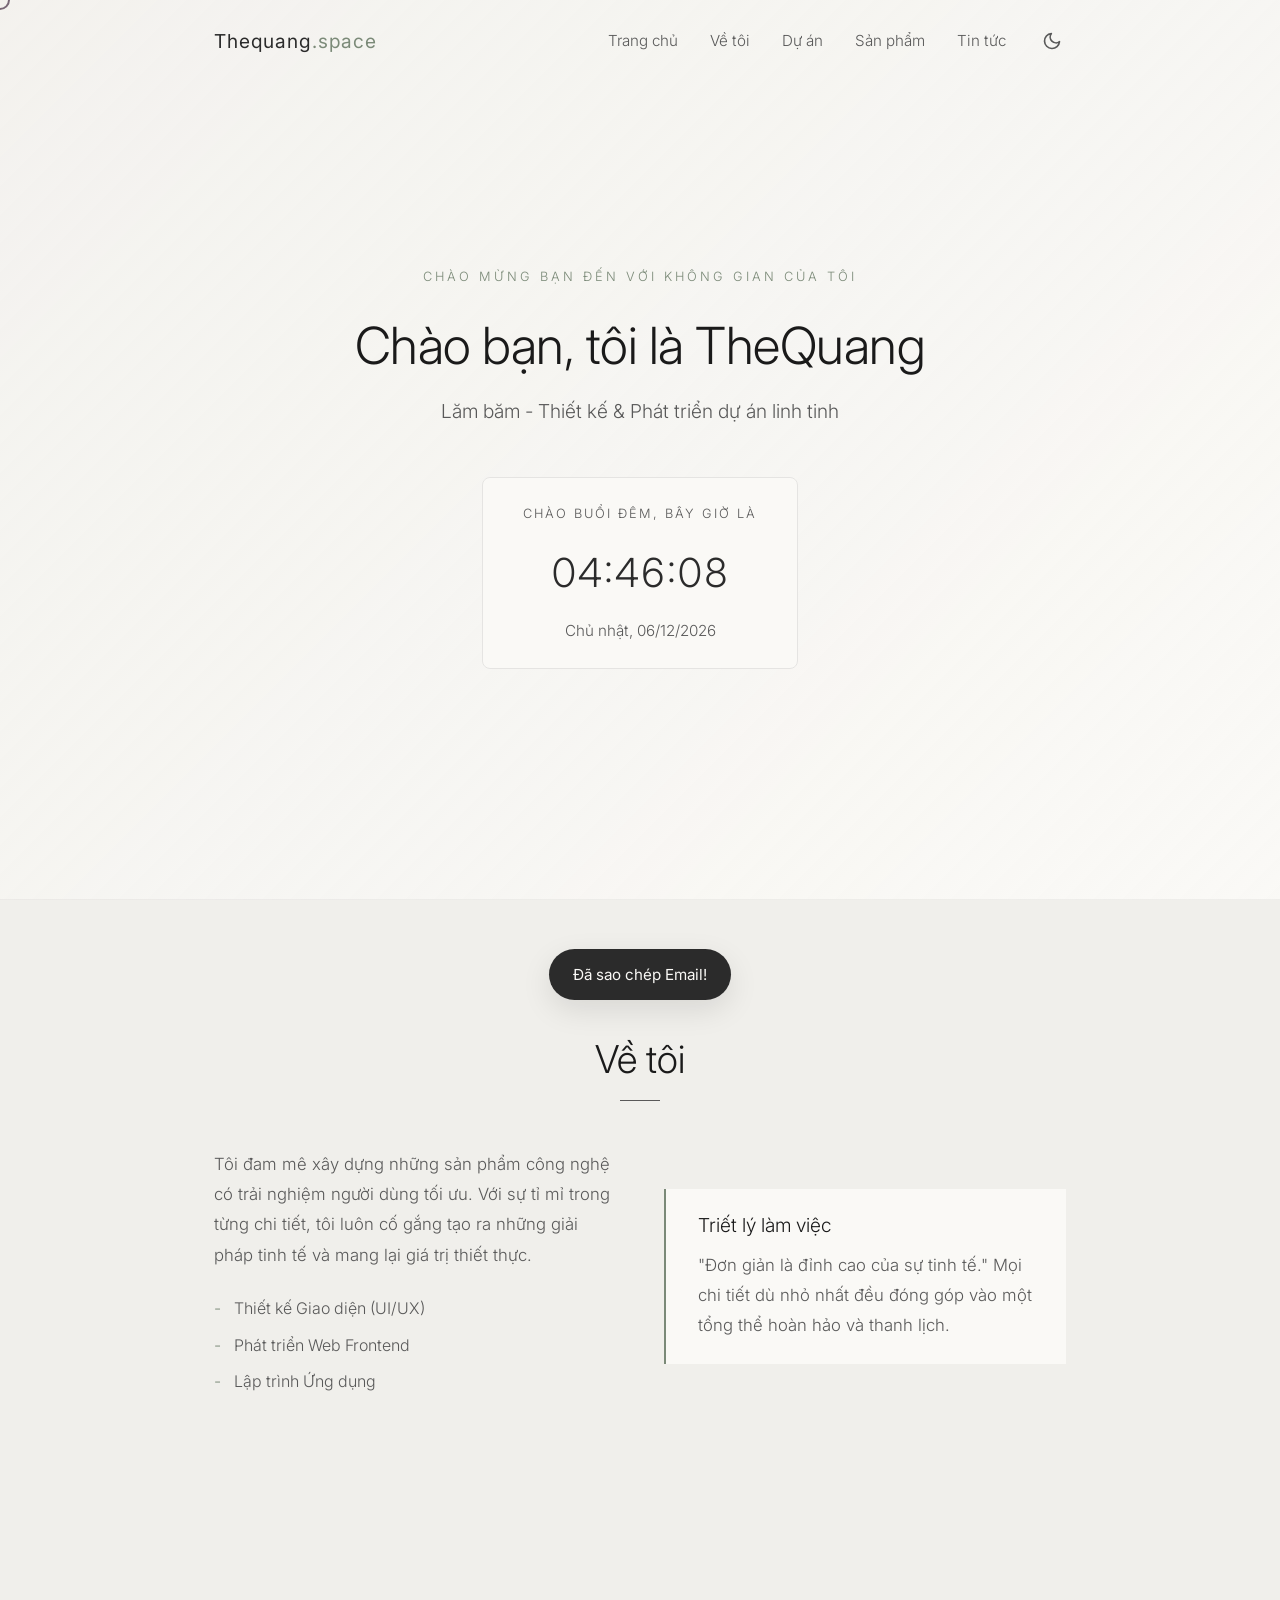
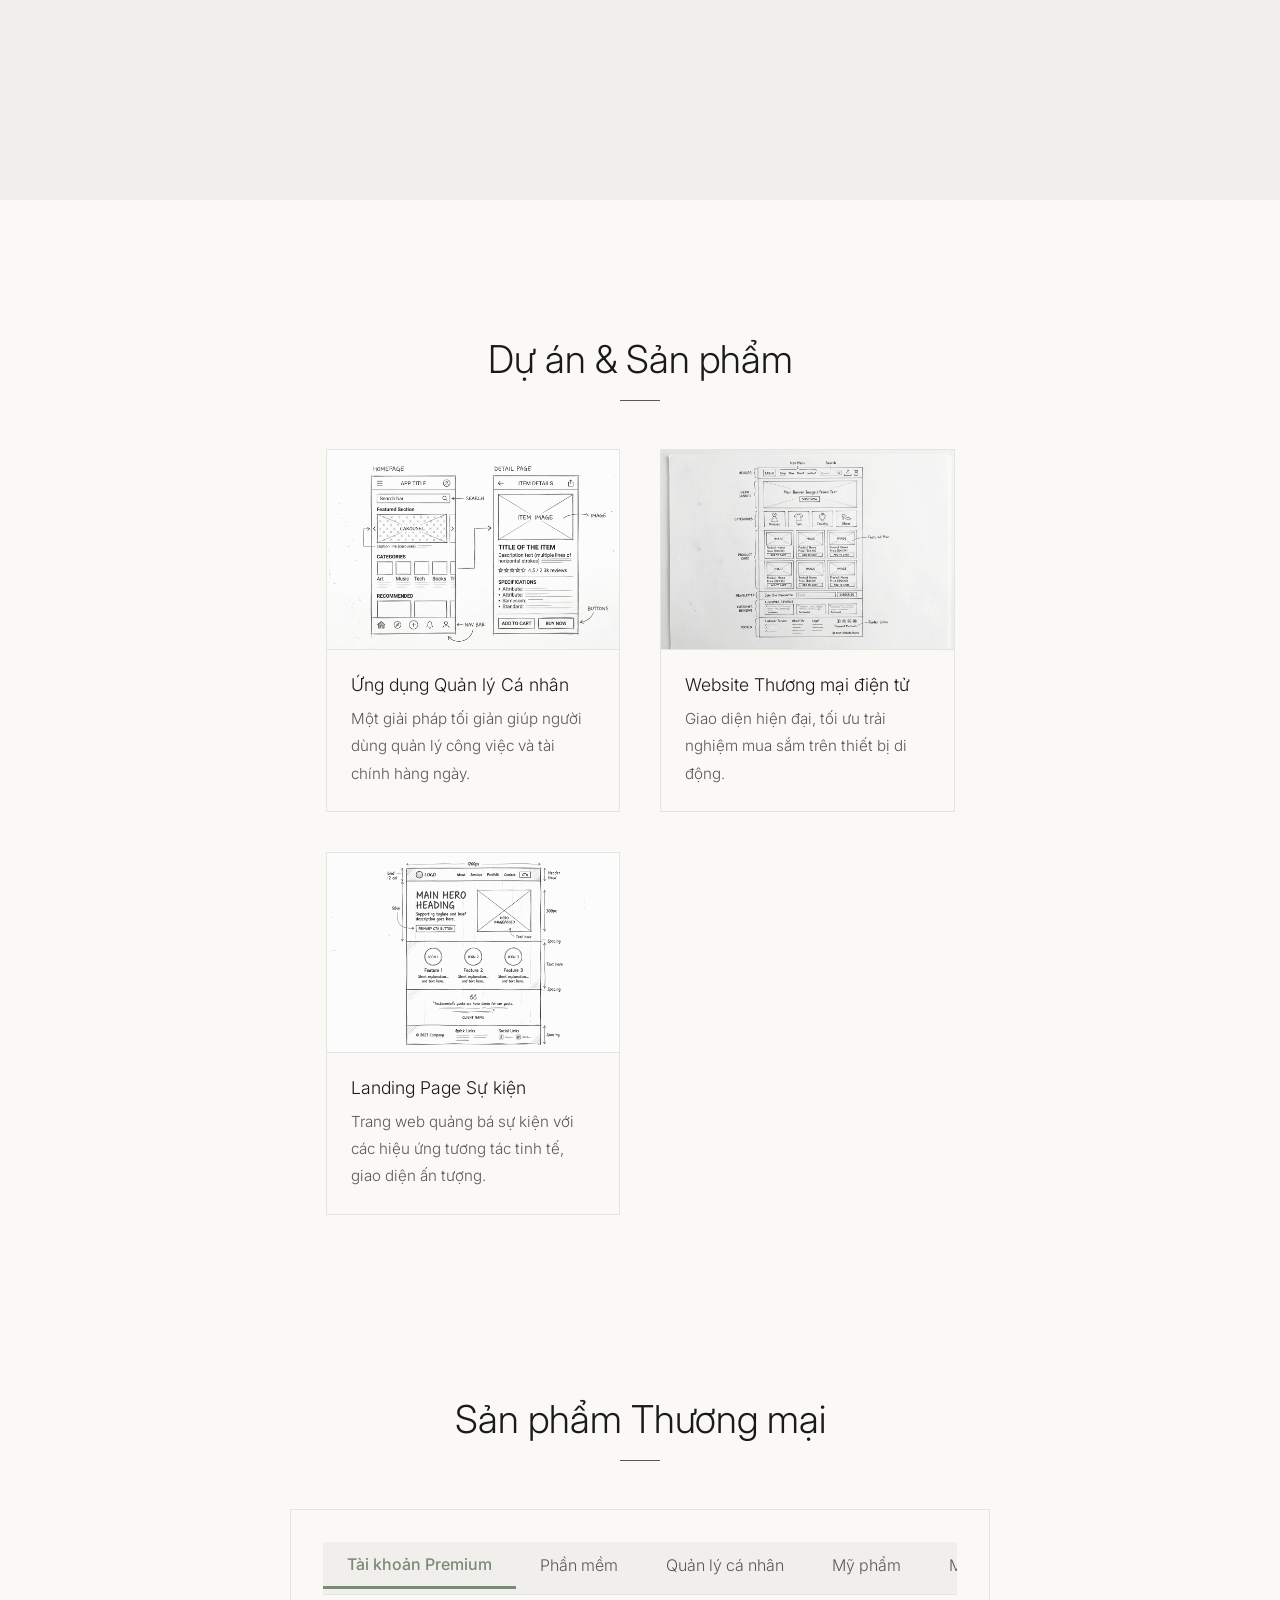
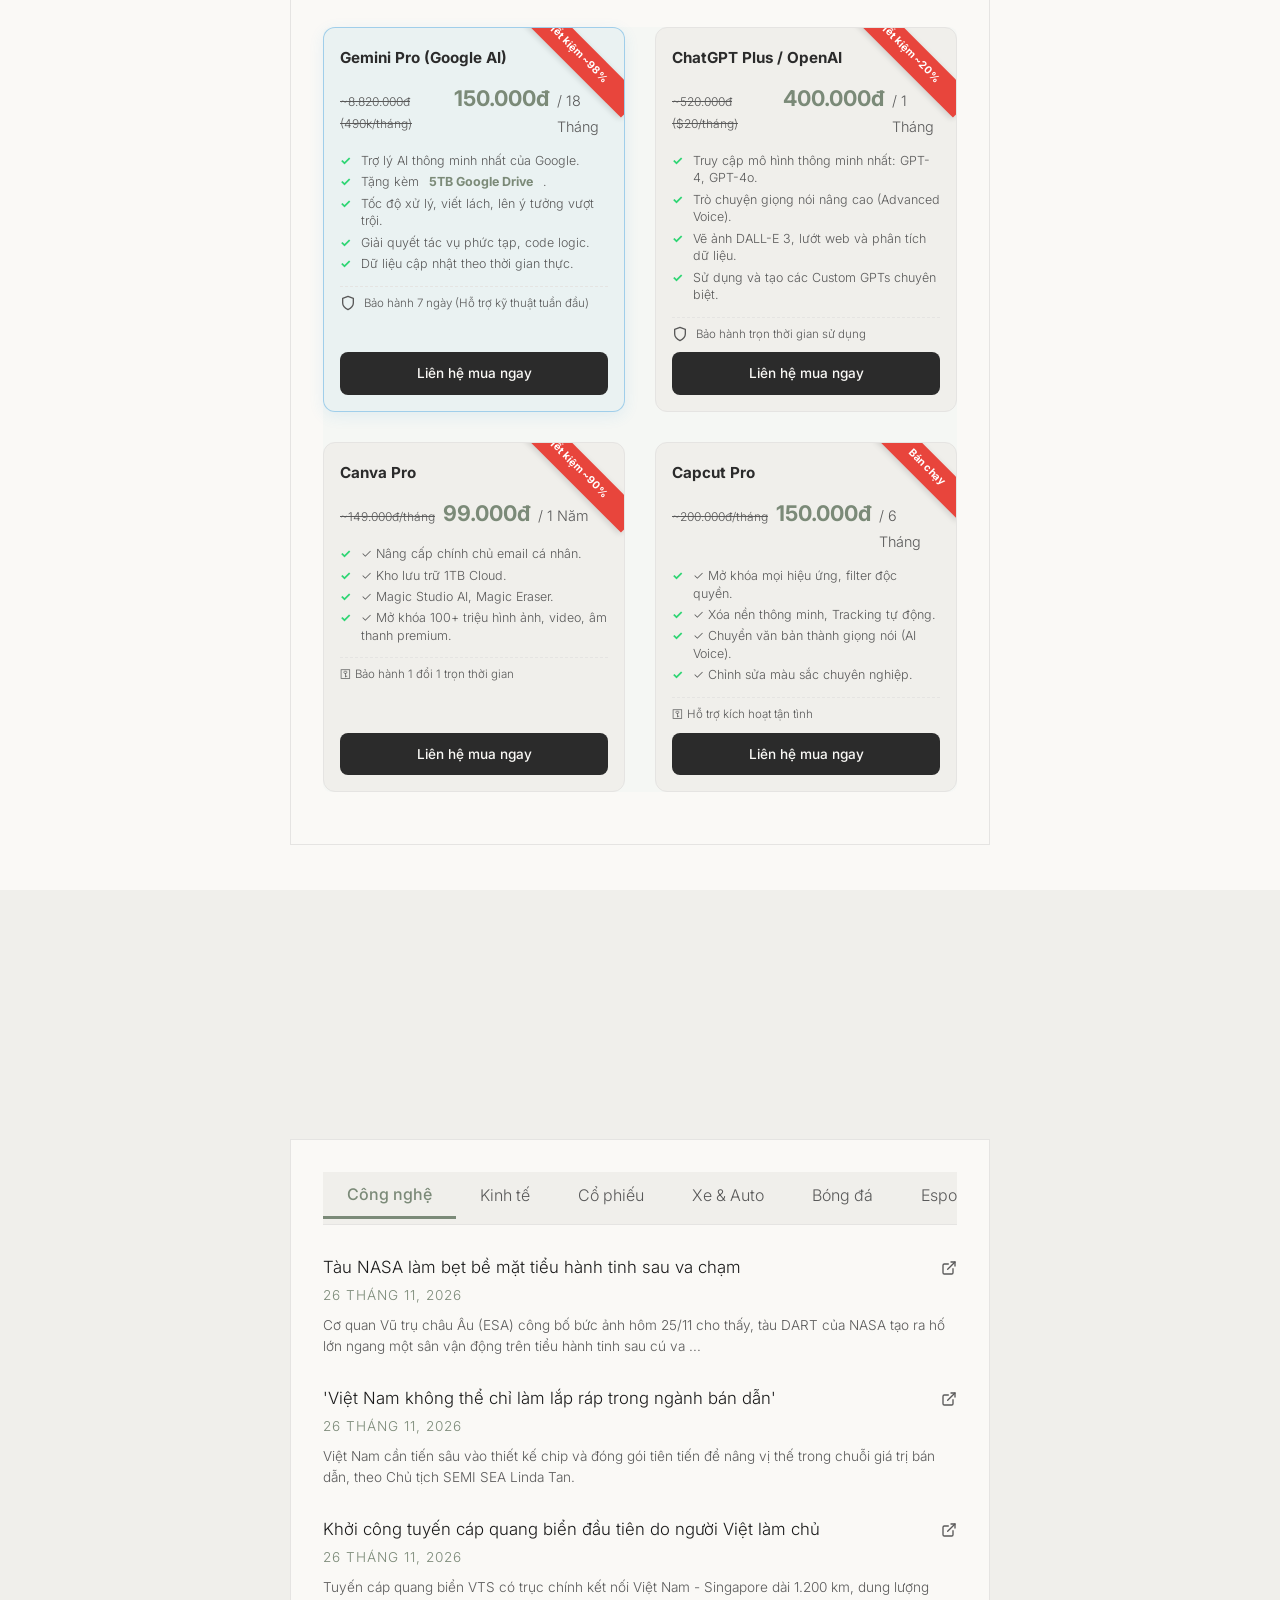
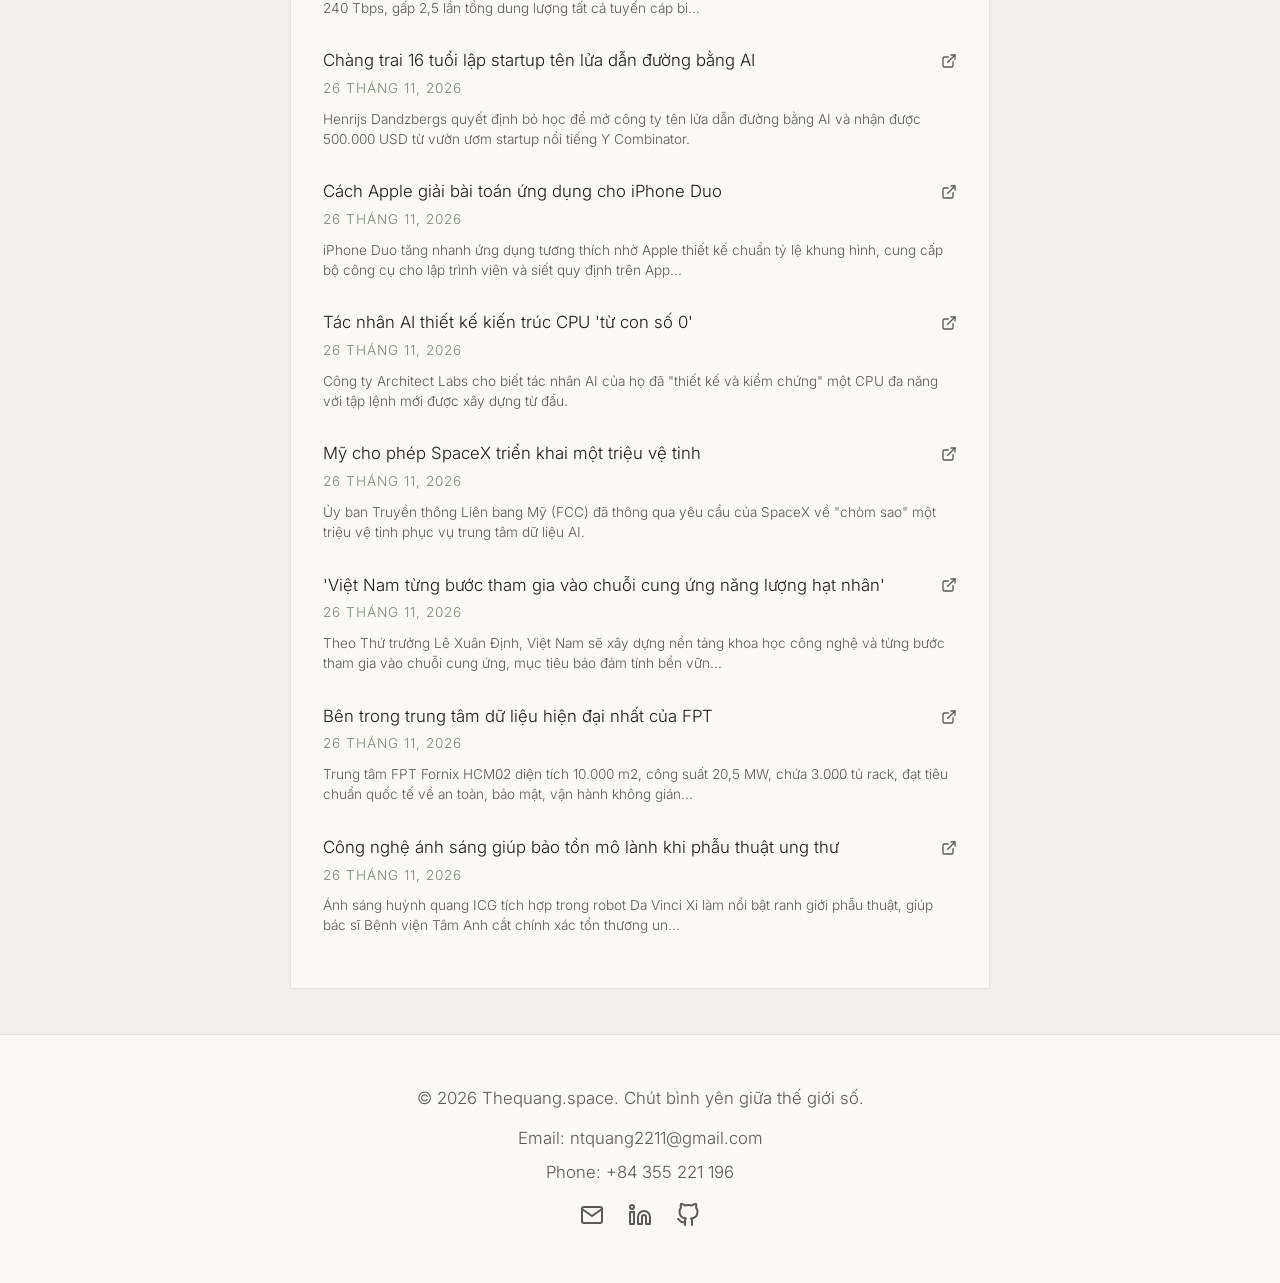
==== commit a3f4a1b7: "Auto-update daily news [2026-11-26]" ====
--- a/index.html
+++ b/index.html
@@ -643,54 +643,54 @@
                         <div id="tech-news" class="tab-pane active">
                             <div class="news-container">
                                 <article class="news-item">
-                                    <h3>Dịch vụ nhạc trực tuyến Tidal cấm nhạc AI <a href="https://vnexpress.net/dich-vu-nhac-truc-tuyen-tidal-cam-nhac-ai-5148751.html" target="_blank" class="source-icon" title="Đến trang nguồn"><svg xmlns="http://www.w3.org/2000/svg" width="16" height="16" viewBox="0 0 24 24" fill="none" stroke="currentColor" stroke-width="2" stroke-linecap="round" stroke-linejoin="round"><path d="M18 13v6a2 2 0 0 1-2 2H5a2 2 0 0 1-2-2V8a2 2 0 0 1 2-2h6"></path><polyline points="15 3 21 3 21 9"></polyline><line x1="10" y1="14" x2="21" y2="3"></line></svg></a></h3>
-                                    <span class="news-date">25 Tháng 11, 2026</span>
-                                    <p>Dịch vụ nhạc trực tuyến Tidal sẽ gỡ bỏ toàn bộ ca khúc tạo hoàn toàn bằng AI từ ngày 9/12 trong khi Apple Music, Spotify đang tìm cách đối phó làn són...</p>
-                                </article>
-                                <article class="news-item">
-                                    <h3>Trung Quốc đưa phi hành gia nước ngoài đầu tiên lên trạm Thiên Cung <a href="https://vnexpress.net/trung-quoc-dua-phi-hanh-gia-nuoc-ngoai-dau-tien-len-tram-thien-cung-5148770.html" target="_blank" class="source-icon" title="Đến trang nguồn"><svg xmlns="http://www.w3.org/2000/svg" width="16" height="16" viewBox="0 0 24 24" fill="none" stroke="currentColor" stroke-width="2" stroke-linecap="round" stroke-linejoin="round"><path d="M18 13v6a2 2 0 0 1-2 2H5a2 2 0 0 1-2-2V8a2 2 0 0 1 2-2h6"></path><polyline points="15 3 21 3 21 9"></polyline><line x1="10" y1="14" x2="21" y2="3"></line></svg></a></h3>
-                                    <span class="news-date">25 Tháng 11, 2026</span>
-                                    <p>Phi hành gia Pakistan Muhammad Zeeshan Ali trở thành người nước ngoài đầu tiên đặt chân lên trạm Thiên Cung trong nhiệm vụ Thần Châu 24.</p>
-                                </article>
-                                <article class="news-item">
-                                    <h3>Máy chủ AI tăng giá đến 45% dù đã ký hợp đồng <a href="https://vnexpress.net/may-chu-ai-tang-gia-den-45-du-da-ky-hop-dong-5148227.html" target="_blank" class="source-icon" title="Đến trang nguồn"><svg xmlns="http://www.w3.org/2000/svg" width="16" height="16" viewBox="0 0 24 24" fill="none" stroke="currentColor" stroke-width="2" stroke-linecap="round" stroke-linejoin="round"><path d="M18 13v6a2 2 0 0 1-2 2H5a2 2 0 0 1-2-2V8a2 2 0 0 1 2-2h6"></path><polyline points="15 3 21 3 21 9"></polyline><line x1="10" y1="14" x2="21" y2="3"></line></svg></a></h3>
-                                    <span class="news-date">25 Tháng 11, 2026</span>
-                                    <p>Tình trạng thiếu hụt DRAM khiến chi phí của máy chủ thiên về dung lượng RAM tăng gấp ba lần, buộc nhiều bên mua phải chấp nhận đội giá hàng chục phần ...</p>
-                                </article>
-                                <article class="news-item">
-                                    <h3>Microsoft bật 'báo động đỏ' sau sự cố sập hệ thống <a href="https://vnexpress.net/microsoft-bat-bao-dong-do-sau-su-co-sap-he-thong-5148516.html" target="_blank" class="source-icon" title="Đến trang nguồn"><svg xmlns="http://www.w3.org/2000/svg" width="16" height="16" viewBox="0 0 24 24" fill="none" stroke="currentColor" stroke-width="2" stroke-linecap="round" stroke-linejoin="round"><path d="M18 13v6a2 2 0 0 1-2 2H5a2 2 0 0 1-2-2V8a2 2 0 0 1 2-2h6"></path><polyline points="15 3 21 3 21 9"></polyline><line x1="10" y1="14" x2="21" y2="3"></line></svg></a></h3>
-                                    <span class="news-date">25 Tháng 11, 2026</span>
-                                    <p>Microsoft triển khai chiến dịch nội bộ Code Red (Báo động đỏ) sau khi để xảy ra sự cố khiến nhiều dịch vụ ngừng hoạt động trên toàn cầu.</p>
-                                </article>
-                                <article class="news-item">
-                                    <h3>Jensen Huang: 'Cuộc họp khó khăn nhất là buổi trò chuyện với vợ' <a href="https://vnexpress.net/jensen-huang-cuoc-hop-kho-khan-nhat-la-buoi-tro-chuyen-voi-vo-5148522.html" target="_blank" class="source-icon" title="Đến trang nguồn"><svg xmlns="http://www.w3.org/2000/svg" width="16" height="16" viewBox="0 0 24 24" fill="none" stroke="currentColor" stroke-width="2" stroke-linecap="round" stroke-linejoin="round"><path d="M18 13v6a2 2 0 0 1-2 2H5a2 2 0 0 1-2-2V8a2 2 0 0 1 2-2h6"></path><polyline points="15 3 21 3 21 9"></polyline><line x1="10" y1="14" x2="21" y2="3"></line></svg></a></h3>
-                                    <span class="news-date">25 Tháng 11, 2026</span>
-                                    <p>CEO Jensen Huang thể hiện sự day dứt, nói đang phải điều trị tâm lý khi chủ trì cuộc họp đầu tiên với nhân viên kể từ khi được phục chức.</p>
-                                </article>
-                                <article class="news-item">
-                                    <h3>Hưng Yên tìm lời giải bằng công nghệ cho doanh nghiệp <a href="https://vnexpress.net/hung-yen-tim-loi-giai-bang-cong-nghe-cho-doanh-nghiep-5148648.html" target="_blank" class="source-icon" title="Đến trang nguồn"><svg xmlns="http://www.w3.org/2000/svg" width="16" height="16" viewBox="0 0 24 24" fill="none" stroke="currentColor" stroke-width="2" stroke-linecap="round" stroke-linejoin="round"><path d="M18 13v6a2 2 0 0 1-2 2H5a2 2 0 0 1-2-2V8a2 2 0 0 1 2-2h6"></path><polyline points="15 3 21 3 21 9"></polyline><line x1="10" y1="14" x2="21" y2="3"></line></svg></a></h3>
-                                    <span class="news-date">25 Tháng 11, 2026</span>
-                                    <p>Sở Khoa học và Công nghệ Hưng Yên sẽ thu thập nhu cầu công nghệ từ doanh nghiệp, sau đó kết nối với giải pháp từ viện nghiên cứu, trường đại học và cộ...</p>
-                                </article>
-                                <article class="news-item">
-                                    <h3>Musk: Nhiều công nhân tại trung tâm dữ liệu SpaceX từng làm pha chế, bốc xếp <a href="https://vnexpress.net/musk-nhieu-cong-nhan-tai-trung-tam-du-lieu-spacex-tung-lam-pha-che-boc-xep-5148237.html" target="_blank" class="source-icon" title="Đến trang nguồn"><svg xmlns="http://www.w3.org/2000/svg" width="16" height="16" viewBox="0 0 24 24" fill="none" stroke="currentColor" stroke-width="2" stroke-linecap="round" stroke-linejoin="round"><path d="M18 13v6a2 2 0 0 1-2 2H5a2 2 0 0 1-2-2V8a2 2 0 0 1 2-2h6"></path><polyline points="15 3 21 3 21 9"></polyline><line x1="10" y1="14" x2="21" y2="3"></line></svg></a></h3>
-                                    <span class="news-date">25 Tháng 11, 2026</span>
-                                    <p>Elon Musk cho biết nhiều công nhân giỏi và phù hợp để xây dựng trung tâm dữ liệu của SpaceX từng làm nghề pha cà phê hoặc xếp hàng hóa trên kệ siêu th...</p>
-                                </article>
-                                <article class="news-item">
-                                    <h3>Vietcombank ra mắt ứng dụng tích hợp thanh toán và quản lý kinh doanh <a href="https://vnexpress.net/vietcombank-ra-mat-ung-dung-tich-hop-thanh-toan-va-quan-ly-kinh-doanh-5148482.html" target="_blank" class="source-icon" title="Đến trang nguồn"><svg xmlns="http://www.w3.org/2000/svg" width="16" height="16" viewBox="0 0 24 24" fill="none" stroke="currentColor" stroke-width="2" stroke-linecap="round" stroke-linejoin="round"><path d="M18 13v6a2 2 0 0 1-2 2H5a2 2 0 0 1-2-2V8a2 2 0 0 1 2-2h6"></path><polyline points="15 3 21 3 21 9"></polyline><line x1="10" y1="14" x2="21" y2="3"></line></svg></a></h3>
-                                    <span class="news-date">25 Tháng 11, 2026</span>
-                                    <p>Vietcombank đưa công nghệ thanh toán số và quản trị tập trung vào VCB Merchant Up, giúp hộ kinh doanh, doanh nghiệp có thể thanh toán bằng mã QR, thẻ,...</p>
-                                </article>
-                                <article class="news-item">
-                                    <h3>Bài toán khó nhất thế giới thổi bùng cuộc đọ sức giữa con người và AI <a href="https://vnexpress.net/bai-toan-kho-nhat-the-gioi-thoi-bung-cuoc-do-suc-giua-con-nguoi-va-ai-5148183.html" target="_blank" class="source-icon" title="Đến trang nguồn"><svg xmlns="http://www.w3.org/2000/svg" width="16" height="16" viewBox="0 0 24 24" fill="none" stroke="currentColor" stroke-width="2" stroke-linecap="round" stroke-linejoin="round"><path d="M18 13v6a2 2 0 0 1-2 2H5a2 2 0 0 1-2-2V8a2 2 0 0 1 2-2h6"></path><polyline points="15 3 21 3 21 9"></polyline><line x1="10" y1="14" x2="21" y2="3"></line></svg></a></h3>
-                                    <span class="news-date">24 Tháng 11, 2026</span>
-                                    <p>Tranh cãi xoay quanh AI tiếp tục nổ ra khi Anthropic thông báo tìm ra cách chứng minh giả thuyết Riemann giữa lúc một nhà nghiên cứu khác chuẩn bị côn...</p>
-                                </article>
-                                <article class="news-item">
-                                    <h3>TP HCM miễn tiền thuê đất 50 năm cho nhà đầu tư trung tâm dữ liệu <a href="https://vnexpress.net/tp-hcm-mien-tien-thue-dat-50-nam-cho-nha-dau-tu-trung-tam-du-lieu-5148431.html" target="_blank" class="source-icon" title="Đến trang nguồn"><svg xmlns="http://www.w3.org/2000/svg" width="16" height="16" viewBox="0 0 24 24" fill="none" stroke="currentColor" stroke-width="2" stroke-linecap="round" stroke-linejoin="round"><path d="M18 13v6a2 2 0 0 1-2 2H5a2 2 0 0 1-2-2V8a2 2 0 0 1 2-2h6"></path><polyline points="15 3 21 3 21 9"></polyline><line x1="10" y1="14" x2="21" y2="3"></line></svg></a></h3>
-                                    <span class="news-date">24 Tháng 11, 2026</span>
-                                    <p>TP HCM cho tập đoàn công nghệ CMC thuê hơn 3 ha đất tại Khu Công nghệ cao để xây trung tâm dữ liệu siêu quy mô, miễn tiền thuê đất trong toàn bộ thời ...</p>
+                                    <h3>Tàu NASA làm bẹt bề mặt tiểu hành tinh sau va chạm <a href="https://vnexpress.net/tau-nasa-lam-bet-be-mat-tieu-hanh-tinh-sau-va-cham-5149158.html" target="_blank" class="source-icon" title="Đến trang nguồn"><svg xmlns="http://www.w3.org/2000/svg" width="16" height="16" viewBox="0 0 24 24" fill="none" stroke="currentColor" stroke-width="2" stroke-linecap="round" stroke-linejoin="round"><path d="M18 13v6a2 2 0 0 1-2 2H5a2 2 0 0 1-2-2V8a2 2 0 0 1 2-2h6"></path><polyline points="15 3 21 3 21 9"></polyline><line x1="10" y1="14" x2="21" y2="3"></line></svg></a></h3>
+                                    <span class="news-date">26 Tháng 11, 2026</span>
+                                    <p>Cơ quan Vũ trụ châu Âu (ESA) công bố bức ảnh hôm 25/11 cho thấy, tàu DART của NASA tạo ra hố lớn ngang một sân vận động trên tiểu hành tinh sau cú va ...</p>
+                                </article>
+                                <article class="news-item">
+                                    <h3>'Việt Nam không thể chỉ làm lắp ráp trong ngành bán dẫn' <a href="https://vnexpress.net/viet-nam-khong-the-chi-lam-lap-rap-trong-nganh-ban-dan-5148931.html" target="_blank" class="source-icon" title="Đến trang nguồn"><svg xmlns="http://www.w3.org/2000/svg" width="16" height="16" viewBox="0 0 24 24" fill="none" stroke="currentColor" stroke-width="2" stroke-linecap="round" stroke-linejoin="round"><path d="M18 13v6a2 2 0 0 1-2 2H5a2 2 0 0 1-2-2V8a2 2 0 0 1 2-2h6"></path><polyline points="15 3 21 3 21 9"></polyline><line x1="10" y1="14" x2="21" y2="3"></line></svg></a></h3>
+                                    <span class="news-date">26 Tháng 11, 2026</span>
+                                    <p>Việt Nam cần tiến sâu vào thiết kế chip và đóng gói tiên tiến để nâng vị thế trong chuỗi giá trị bán dẫn, theo Chủ tịch SEMI SEA Linda Tan.</p>
+                                </article>
+                                <article class="news-item">
+                                    <h3>Khởi công tuyến cáp quang biển đầu tiên do người Việt làm chủ <a href="https://vnexpress.net/khoi-cong-tuyen-cap-quang-bien-dau-tien-do-nguoi-viet-lam-chu-5149069.html" target="_blank" class="source-icon" title="Đến trang nguồn"><svg xmlns="http://www.w3.org/2000/svg" width="16" height="16" viewBox="0 0 24 24" fill="none" stroke="currentColor" stroke-width="2" stroke-linecap="round" stroke-linejoin="round"><path d="M18 13v6a2 2 0 0 1-2 2H5a2 2 0 0 1-2-2V8a2 2 0 0 1 2-2h6"></path><polyline points="15 3 21 3 21 9"></polyline><line x1="10" y1="14" x2="21" y2="3"></line></svg></a></h3>
+                                    <span class="news-date">26 Tháng 11, 2026</span>
+                                    <p>Tuyến cáp quang biển VTS có trục chính kết nối Việt Nam - Singapore dài 1.200 km, dung lượng 240 Tbps, gấp 2,5 lần tổng dung lượng tất cả tuyến cáp bi...</p>
+                                </article>
+                                <article class="news-item">
+                                    <h3>Chàng trai 16 tuổi lập startup tên lửa dẫn đường bằng AI <a href="https://vnexpress.net/chang-trai-16-tuoi-lap-startup-ten-lua-dan-duong-bang-ai-5148691.html" target="_blank" class="source-icon" title="Đến trang nguồn"><svg xmlns="http://www.w3.org/2000/svg" width="16" height="16" viewBox="0 0 24 24" fill="none" stroke="currentColor" stroke-width="2" stroke-linecap="round" stroke-linejoin="round"><path d="M18 13v6a2 2 0 0 1-2 2H5a2 2 0 0 1-2-2V8a2 2 0 0 1 2-2h6"></path><polyline points="15 3 21 3 21 9"></polyline><line x1="10" y1="14" x2="21" y2="3"></line></svg></a></h3>
+                                    <span class="news-date">26 Tháng 11, 2026</span>
+                                    <p>Henrijs Dandzbergs quyết định bỏ học để mở công ty tên lửa dẫn đường bằng AI và nhận được 500.000 USD từ vườn ươm startup nổi tiếng Y Combinator.</p>
+                                </article>
+                                <article class="news-item">
+                                    <h3>Cách Apple giải bài toán ứng dụng cho iPhone Duo <a href="https://vnexpress.net/cach-apple-giai-bai-toan-ung-dung-cho-iphone-duo-5146198.html" target="_blank" class="source-icon" title="Đến trang nguồn"><svg xmlns="http://www.w3.org/2000/svg" width="16" height="16" viewBox="0 0 24 24" fill="none" stroke="currentColor" stroke-width="2" stroke-linecap="round" stroke-linejoin="round"><path d="M18 13v6a2 2 0 0 1-2 2H5a2 2 0 0 1-2-2V8a2 2 0 0 1 2-2h6"></path><polyline points="15 3 21 3 21 9"></polyline><line x1="10" y1="14" x2="21" y2="3"></line></svg></a></h3>
+                                    <span class="news-date">26 Tháng 11, 2026</span>
+                                    <p>iPhone Duo tăng nhanh ứng dụng tương thích nhờ Apple thiết kế chuẩn tỷ lệ khung hình, cung cấp bộ công cụ cho lập trình viên và siết quy định trên App...</p>
+                                </article>
+                                <article class="news-item">
+                                    <h3>Tác nhân AI thiết kế kiến trúc CPU 'từ con số 0' <a href="https://vnexpress.net/tac-nhan-ai-thiet-ke-kien-truc-cpu-tu-con-so-0-5148262.html" target="_blank" class="source-icon" title="Đến trang nguồn"><svg xmlns="http://www.w3.org/2000/svg" width="16" height="16" viewBox="0 0 24 24" fill="none" stroke="currentColor" stroke-width="2" stroke-linecap="round" stroke-linejoin="round"><path d="M18 13v6a2 2 0 0 1-2 2H5a2 2 0 0 1-2-2V8a2 2 0 0 1 2-2h6"></path><polyline points="15 3 21 3 21 9"></polyline><line x1="10" y1="14" x2="21" y2="3"></line></svg></a></h3>
+                                    <span class="news-date">26 Tháng 11, 2026</span>
+                                    <p>Công ty Architect Labs cho biết tác nhân AI của họ đã "thiết kế và kiểm chứng" một CPU đa năng với tập lệnh mới được xây dựng từ đầu.</p>
+                                </article>
+                                <article class="news-item">
+                                    <h3>Mỹ cho phép SpaceX triển khai một triệu vệ tinh <a href="https://vnexpress.net/my-cho-phep-spacex-trien-khai-mot-trieu-ve-tinh-5149014.html" target="_blank" class="source-icon" title="Đến trang nguồn"><svg xmlns="http://www.w3.org/2000/svg" width="16" height="16" viewBox="0 0 24 24" fill="none" stroke="currentColor" stroke-width="2" stroke-linecap="round" stroke-linejoin="round"><path d="M18 13v6a2 2 0 0 1-2 2H5a2 2 0 0 1-2-2V8a2 2 0 0 1 2-2h6"></path><polyline points="15 3 21 3 21 9"></polyline><line x1="10" y1="14" x2="21" y2="3"></line></svg></a></h3>
+                                    <span class="news-date">26 Tháng 11, 2026</span>
+                                    <p>Ủy ban Truyền thông Liên bang Mỹ (FCC) đã thông qua yêu cầu của SpaceX về "chòm sao" một triệu vệ tinh phục vụ trung tâm dữ liệu AI.</p>
+                                </article>
+                                <article class="news-item">
+                                    <h3>'Việt Nam từng bước tham gia vào chuỗi cung ứng năng lượng hạt nhân' <a href="https://vnexpress.net/viet-nam-tung-buoc-tham-gia-vao-chuoi-cung-ung-nang-luong-hat-nhan-5148939.html" target="_blank" class="source-icon" title="Đến trang nguồn"><svg xmlns="http://www.w3.org/2000/svg" width="16" height="16" viewBox="0 0 24 24" fill="none" stroke="currentColor" stroke-width="2" stroke-linecap="round" stroke-linejoin="round"><path d="M18 13v6a2 2 0 0 1-2 2H5a2 2 0 0 1-2-2V8a2 2 0 0 1 2-2h6"></path><polyline points="15 3 21 3 21 9"></polyline><line x1="10" y1="14" x2="21" y2="3"></line></svg></a></h3>
+                                    <span class="news-date">26 Tháng 11, 2026</span>
+                                    <p>Theo Thứ trưởng Lê Xuân Định, Việt Nam sẽ xây dựng nền tảng khoa học công nghệ và từng bước tham gia vào chuỗi cung ứng, mục tiêu bảo đảm tính bền vữn...</p>
+                                </article>
+                                <article class="news-item">
+                                    <h3>Bên trong trung tâm dữ liệu hiện đại nhất của FPT <a href="https://vnexpress.net/ben-trong-trung-tam-du-lieu-hien-dai-nhat-cua-fpt-5149085.html" target="_blank" class="source-icon" title="Đến trang nguồn"><svg xmlns="http://www.w3.org/2000/svg" width="16" height="16" viewBox="0 0 24 24" fill="none" stroke="currentColor" stroke-width="2" stroke-linecap="round" stroke-linejoin="round"><path d="M18 13v6a2 2 0 0 1-2 2H5a2 2 0 0 1-2-2V8a2 2 0 0 1 2-2h6"></path><polyline points="15 3 21 3 21 9"></polyline><line x1="10" y1="14" x2="21" y2="3"></line></svg></a></h3>
+                                    <span class="news-date">26 Tháng 11, 2026</span>
+                                    <p>Trung tâm FPT Fornix HCM02 diện tích 10.000 m2, công suất 20,5 MW, chứa 3.000 tủ rack, đạt tiêu chuẩn quốc tế về an toàn, bảo mật, vận hành không gián...</p>
+                                </article>
+                                <article class="news-item">
+                                    <h3>Công nghệ ánh sáng giúp bảo tồn mô lành khi phẫu thuật ung thư <a href="https://vnexpress.net/cong-nghe-anh-sang-giup-bao-ton-mo-lanh-khi-phau-thuat-ung-thu-5148857.html" target="_blank" class="source-icon" title="Đến trang nguồn"><svg xmlns="http://www.w3.org/2000/svg" width="16" height="16" viewBox="0 0 24 24" fill="none" stroke="currentColor" stroke-width="2" stroke-linecap="round" stroke-linejoin="round"><path d="M18 13v6a2 2 0 0 1-2 2H5a2 2 0 0 1-2-2V8a2 2 0 0 1 2-2h6"></path><polyline points="15 3 21 3 21 9"></polyline><line x1="10" y1="14" x2="21" y2="3"></line></svg></a></h3>
+                                    <span class="news-date">26 Tháng 11, 2026</span>
+                                    <p>Ánh sáng huỳnh quang ICG tích hợp trong robot Da Vinci Xi làm nổi bật ranh giới phẫu thuật, giúp bác sĩ Bệnh viện Tâm Anh cắt chính xác tổn thương un...</p>
                                 </article>
                             </div>
                         </div>
@@ -698,54 +698,54 @@
                         <div id="economy-news" class="tab-pane">
                             <div class="news-container">
                                 <article class="news-item">
-                                    <h3>Các hãng bán lẻ Mỹ dùng AI để tính ưu đãi Black Friday <a href="https://vnexpress.net/cac-hang-ban-le-my-dung-ai-de-tinh-uu-dai-black-friday-5148597.html" target="_blank" class="source-icon" title="Đến trang nguồn"><svg xmlns="http://www.w3.org/2000/svg" width="16" height="16" viewBox="0 0 24 24" fill="none" stroke="currentColor" stroke-width="2" stroke-linecap="round" stroke-linejoin="round"><path d="M18 13v6a2 2 0 0 1-2 2H5a2 2 0 0 1-2-2V8a2 2 0 0 1 2-2h6"></path><polyline points="15 3 21 3 21 9"></polyline><line x1="10" y1="14" x2="21" y2="3"></line></svg></a></h3>
-                                    <span class="news-date">25 Tháng 11, 2026</span>
-                                    <p>Người tiêu dùng có thể sẽ được giảm giá ít hơn vào Black Friday năm nay, khi AI ngày càng được doanh nghiệp dùng để hỗ trợ định giá.</p>
-                                </article>
-                                <article class="news-item">
-                                    <h3>EU siết trần nhập khẩu xe hybrid Trung Quốc <a href="https://vnexpress.net/eu-siet-tran-nhap-khau-xe-hybrid-trung-quoc-5148517.html" target="_blank" class="source-icon" title="Đến trang nguồn"><svg xmlns="http://www.w3.org/2000/svg" width="16" height="16" viewBox="0 0 24 24" fill="none" stroke="currentColor" stroke-width="2" stroke-linecap="round" stroke-linejoin="round"><path d="M18 13v6a2 2 0 0 1-2 2H5a2 2 0 0 1-2-2V8a2 2 0 0 1 2-2h6"></path><polyline points="15 3 21 3 21 9"></polyline><line x1="10" y1="14" x2="21" y2="3"></line></svg></a></h3>
-                                    <span class="news-date">25 Tháng 11, 2026</span>
-                                    <p>EU áp hạn ngạch nhập khẩu 350.000 xe hybrid với Trung Quốc từ ngày 1/12, nhằm bảo vệ ngành công nghiệp ôtô trước lượng nhập khẩu tăng đột biến.</p>
-                                </article>
-                                <article class="news-item">
-                                    <h3>PNJ hạ giá vàng nhẫn trơn xuống thấp hơn nhiều thương hiệu lớn <a href="https://vnexpress.net/pnj-ha-gia-vang-nhan-tron-xuong-thap-hon-nhieu-thuong-hieu-lon-5148658.html" target="_blank" class="source-icon" title="Đến trang nguồn"><svg xmlns="http://www.w3.org/2000/svg" width="16" height="16" viewBox="0 0 24 24" fill="none" stroke="currentColor" stroke-width="2" stroke-linecap="round" stroke-linejoin="round"><path d="M18 13v6a2 2 0 0 1-2 2H5a2 2 0 0 1-2-2V8a2 2 0 0 1 2-2h6"></path><polyline points="15 3 21 3 21 9"></polyline><line x1="10" y1="14" x2="21" y2="3"></line></svg></a></h3>
-                                    <span class="news-date">25 Tháng 11, 2026</span>
-                                    <p>Từ chỗ thường bán vàng nhẫn đắt hơn SJC, gần đây PNJ giảm giá xuống thấp hơn vài triệu một lượng so với các thương hiệu lớn khác.</p>
-                                </article>
-                                <article class="news-item">
-                                    <h3>Quyền lực của 'petrodollar' liệu có bị xói mòn? <a href="https://vnexpress.net/quyen-luc-cua-petrodollar-lieu-co-bi-xoi-mon-5148123.html" target="_blank" class="source-icon" title="Đến trang nguồn"><svg xmlns="http://www.w3.org/2000/svg" width="16" height="16" viewBox="0 0 24 24" fill="none" stroke="currentColor" stroke-width="2" stroke-linecap="round" stroke-linejoin="round"><path d="M18 13v6a2 2 0 0 1-2 2H5a2 2 0 0 1-2-2V8a2 2 0 0 1 2-2h6"></path><polyline points="15 3 21 3 21 9"></polyline><line x1="10" y1="14" x2="21" y2="3"></line></svg></a></h3>
-                                    <span class="news-date">25 Tháng 11, 2026</span>
-                                    <p>Sau 50 năm, petrodollar, hệ thống giao dịch dầu mỏ bằng USD, giảm độc tôn bởi biến động địa chính trị và vai trò của nhân dân tệ.</p>
-                                </article>
-                                <article class="news-item">
-                                    <h3>'Chủ' meme coin Ansem nói bị hack ví tiền số 2 triệu USD <a href="https://vnexpress.net/chu-meme-coin-ansem-noi-bi-hack-vi-tien-so-2-trieu-usd-5148604.html" target="_blank" class="source-icon" title="Đến trang nguồn"><svg xmlns="http://www.w3.org/2000/svg" width="16" height="16" viewBox="0 0 24 24" fill="none" stroke="currentColor" stroke-width="2" stroke-linecap="round" stroke-linejoin="round"><path d="M18 13v6a2 2 0 0 1-2 2H5a2 2 0 0 1-2-2V8a2 2 0 0 1 2-2h6"></path><polyline points="15 3 21 3 21 9"></polyline><line x1="10" y1="14" x2="21" y2="3"></line></svg></a></h3>
-                                    <span class="news-date">25 Tháng 11, 2026</span>
-                                    <p>Ví tiền số của Ansem, người đứng sau meme coin cùng tên, đã bán 2,1 triệu USD, nói do bị hack, nhưng giới phân tích nghi ngờ nguyên nhân khác.</p>
-                                </article>
-                                <article class="news-item">
-                                    <h3>Giá vàng thế giới quay đầu giảm mạnh <a href="https://vnexpress.net/gia-vang-the-gioi-quay-dau-giam-manh-5148528.html" target="_blank" class="source-icon" title="Đến trang nguồn"><svg xmlns="http://www.w3.org/2000/svg" width="16" height="16" viewBox="0 0 24 24" fill="none" stroke="currentColor" stroke-width="2" stroke-linecap="round" stroke-linejoin="round"><path d="M18 13v6a2 2 0 0 1-2 2H5a2 2 0 0 1-2-2V8a2 2 0 0 1 2-2h6"></path><polyline points="15 3 21 3 21 9"></polyline><line x1="10" y1="14" x2="21" y2="3"></line></svg></a></h3>
-                                    <span class="news-date">25 Tháng 11, 2026</span>
-                                    <p>Sau phiên tăng vọt, giá vàng giảm gần 80 USD một ounce vì chứng khoán Mỹ đi xuống và sức ép từ lãi suất cao.</p>
-                                </article>
-                                <article class="news-item">
-                                    <h3>Những người thợ đào hầm sâu 500 m xây 'pin điện' khổng lồ <a href="https://vnexpress.net/nhung-nguoi-tho-dao-ham-sau-500-m-xay-pin-dien-khong-lo-5148334.html" target="_blank" class="source-icon" title="Đến trang nguồn"><svg xmlns="http://www.w3.org/2000/svg" width="16" height="16" viewBox="0 0 24 24" fill="none" stroke="currentColor" stroke-width="2" stroke-linecap="round" stroke-linejoin="round"><path d="M18 13v6a2 2 0 0 1-2 2H5a2 2 0 0 1-2-2V8a2 2 0 0 1 2-2h6"></path><polyline points="15 3 21 3 21 9"></polyline><line x1="10" y1="14" x2="21" y2="3"></line></svg></a></h3>
-                                    <span class="news-date">25 Tháng 11, 2026</span>
-                                    <p>Bảy mũi thi công đang đào hầm xuyên núi ở Khánh Hòa để xây thủy điện tích năng Bác Ái, nhà máy đầu tiên của Việt Nam có thể dùng nước để trữ điện cho ...</p>
-                                </article>
-                                <article class="news-item">
-                                    <h3>Jensen Huang: Nvidia không cần kế hoạch kế nhiệm <a href="https://vnexpress.net/jensen-huang-nvidia-khong-can-ke-hoach-ke-nhiem-5148520.html" target="_blank" class="source-icon" title="Đến trang nguồn"><svg xmlns="http://www.w3.org/2000/svg" width="16" height="16" viewBox="0 0 24 24" fill="none" stroke="currentColor" stroke-width="2" stroke-linecap="round" stroke-linejoin="round"><path d="M18 13v6a2 2 0 0 1-2 2H5a2 2 0 0 1-2-2V8a2 2 0 0 1 2-2h6"></path><polyline points="15 3 21 3 21 9"></polyline><line x1="10" y1="14" x2="21" y2="3"></line></svg></a></h3>
-                                    <span class="news-date">25 Tháng 11, 2026</span>
-                                    <p>Trong cuộc họp đầu tiên với nhân viên từ khi được tái bổ nhiệm, Jensen Huang nói đang phải trị liệu tâm lý nhưng khẳng định Nvidia đã được xây dựng để...</p>
-                                </article>
-                                <article class="news-item">
-                                    <h3>Hàng loạt ngân hàng thay tướng <a href="https://vnexpress.net/hang-loat-ngan-hang-thay-tuong-5148503.html" target="_blank" class="source-icon" title="Đến trang nguồn"><svg xmlns="http://www.w3.org/2000/svg" width="16" height="16" viewBox="0 0 24 24" fill="none" stroke="currentColor" stroke-width="2" stroke-linecap="round" stroke-linejoin="round"><path d="M18 13v6a2 2 0 0 1-2 2H5a2 2 0 0 1-2-2V8a2 2 0 0 1 2-2h6"></path><polyline points="15 3 21 3 21 9"></polyline><line x1="10" y1="14" x2="21" y2="3"></line></svg></a></h3>
-                                    <span class="news-date">25 Tháng 11, 2026</span>
-                                    <p>Chỉ trong ngày 23/11, SeABank, SCB và LPBank cùng công bố thay người đứng đầu, nối dài danh sách ngân hàng đổi tướng từ giữa tháng 9 đến nay.</p>
-                                </article>
-                                <article class="news-item">
-                                    <h3>Đề xuất nghiên cứu đường dây siêu cao áp hơn 1.000 km kéo điện ra Bắc <a href="https://vnexpress.net/de-xuat-nghien-cuu-duong-day-sieu-cao-ap-hon-1-000-km-keo-dien-ra-bac-5148461.html" target="_blank" class="source-icon" title="Đến trang nguồn"><svg xmlns="http://www.w3.org/2000/svg" width="16" height="16" viewBox="0 0 24 24" fill="none" stroke="currentColor" stroke-width="2" stroke-linecap="round" stroke-linejoin="round"><path d="M18 13v6a2 2 0 0 1-2 2H5a2 2 0 0 1-2-2V8a2 2 0 0 1 2-2h6"></path><polyline points="15 3 21 3 21 9"></polyline><line x1="10" y1="14" x2="21" y2="3"></line></svg></a></h3>
-                                    <span class="news-date">25 Tháng 11, 2026</span>
-                                    <p>Bộ Công Thương đề xuất sớm nghiên cứu tuyến truyền tải điện một chiều ±800 kV từ duyên hải Nam Trung Bộ đến Đồng bằng sông Hồng, với vốn đầu tư sơ bộ ...</p>
+                                    <h3>Chứng khoán giảm gần 58 điểm <a href="https://vnexpress.net/chung-khoan-giam-gan-58-diem-5149245.html" target="_blank" class="source-icon" title="Đến trang nguồn"><svg xmlns="http://www.w3.org/2000/svg" width="16" height="16" viewBox="0 0 24 24" fill="none" stroke="currentColor" stroke-width="2" stroke-linecap="round" stroke-linejoin="round"><path d="M18 13v6a2 2 0 0 1-2 2H5a2 2 0 0 1-2-2V8a2 2 0 0 1 2-2h6"></path><polyline points="15 3 21 3 21 9"></polyline><line x1="10" y1="14" x2="21" y2="3"></line></svg></a></h3>
+                                    <span class="news-date">26 Tháng 11, 2026</span>
+                                    <p>Thông tin thuế quan kết hợp áp lực bán tiếp tục mạnh lên đã khiến chứng khoán giảm gần 58 điểm, mức mạnh nhất kể từ cuối tháng 7.</p>
+                                </article>
+                                <article class="news-item">
+                                    <h3>Giá xăng, dầu cùng giảm <a href="https://vnexpress.net/gia-xang-dau-moi-nhat-hom-nay-26-11-5149212.html" target="_blank" class="source-icon" title="Đến trang nguồn"><svg xmlns="http://www.w3.org/2000/svg" width="16" height="16" viewBox="0 0 24 24" fill="none" stroke="currentColor" stroke-width="2" stroke-linecap="round" stroke-linejoin="round"><path d="M18 13v6a2 2 0 0 1-2 2H5a2 2 0 0 1-2-2V8a2 2 0 0 1 2-2h6"></path><polyline points="15 3 21 3 21 9"></polyline><line x1="10" y1="14" x2="21" y2="3"></line></svg></a></h3>
+                                    <span class="news-date">26 Tháng 11, 2026</span>
+                                    <p>Từ 15h hôm nay, giá xăng dầu các loại cùng giảm 50-1.380 đồng một lít, theo đà diễn biến thị trường năng lượng thế giới.</p>
+                                </article>
+                                <article class="news-item">
+                                    <h3>'Sàn carbon Việt Nam gần như không có giao dịch' <a href="https://vnexpress.net/san-carbon-viet-nam-gan-nhu-khong-co-giao-dich-5149207.html" target="_blank" class="source-icon" title="Đến trang nguồn"><svg xmlns="http://www.w3.org/2000/svg" width="16" height="16" viewBox="0 0 24 24" fill="none" stroke="currentColor" stroke-width="2" stroke-linecap="round" stroke-linejoin="round"><path d="M18 13v6a2 2 0 0 1-2 2H5a2 2 0 0 1-2-2V8a2 2 0 0 1 2-2h6"></path><polyline points="15 3 21 3 21 9"></polyline><line x1="10" y1="14" x2="21" y2="3"></line></svg></a></h3>
+                                    <span class="news-date">26 Tháng 11, 2026</span>
+                                    <p>Sau phiên khai trương với giá 136.000 đồng mỗi tấn, sàn carbon Việt Nam gần như không phát sinh giao dịch mới, do thiếu cung cầu và chưa có đầy đủ côn...</p>
+                                </article>
+                                <article class="news-item">
+                                    <h3>Vì sao ông Trump áp thêm thuế nhập khẩu, bất chấp lạm phát? <a href="https://vnexpress.net/vi-sao-ong-trump-ap-them-thue-nhap-khau-bat-chap-lam-phat-5149098.html" target="_blank" class="source-icon" title="Đến trang nguồn"><svg xmlns="http://www.w3.org/2000/svg" width="16" height="16" viewBox="0 0 24 24" fill="none" stroke="currentColor" stroke-width="2" stroke-linecap="round" stroke-linejoin="round"><path d="M18 13v6a2 2 0 0 1-2 2H5a2 2 0 0 1-2-2V8a2 2 0 0 1 2-2h6"></path><polyline points="15 3 21 3 21 9"></polyline><line x1="10" y1="14" x2="21" y2="3"></line></svg></a></h3>
+                                    <span class="news-date">26 Tháng 11, 2026</span>
+                                    <p>Thuế nhập khẩu là công cụ hữu hiệu giúp Tổng thống Mỹ thể hiện quyền lực kinh tế khi đảng Cộng hòa không còn kiểm soát Quốc hội.</p>
+                                </article>
+                                <article class="news-item">
+                                    <h3>Cà phê rớt giá còn 15.000 đồng một kg <a href="https://vnexpress.net/ca-phe-rot-gia-con-15-000-dong-mot-kg-5148632.html" target="_blank" class="source-icon" title="Đến trang nguồn"><svg xmlns="http://www.w3.org/2000/svg" width="16" height="16" viewBox="0 0 24 24" fill="none" stroke="currentColor" stroke-width="2" stroke-linecap="round" stroke-linejoin="round"><path d="M18 13v6a2 2 0 0 1-2 2H5a2 2 0 0 1-2-2V8a2 2 0 0 1 2-2h6"></path><polyline points="15 3 21 3 21 9"></polyline><line x1="10" y1="14" x2="21" y2="3"></line></svg></a></h3>
+                                    <span class="news-date">26 Tháng 11, 2026</span>
+                                    <p>Được mùa nhưng giá cà phê giảm sâu khiến nông dân tại các vùng trồng mất 25-30% doanh thu, khi giá thu mua cà phê tươi xuống còn 15.000 đồng một kg.</p>
+                                </article>
+                                <article class="news-item">
+                                    <h3>Hơn trăm cổ phiếu trên sàn có giá ngang ly trà đá <a href="https://vnexpress.net/hon-tram-co-phieu-tren-san-co-gia-ngang-ly-tra-da-5148970.html" target="_blank" class="source-icon" title="Đến trang nguồn"><svg xmlns="http://www.w3.org/2000/svg" width="16" height="16" viewBox="0 0 24 24" fill="none" stroke="currentColor" stroke-width="2" stroke-linecap="round" stroke-linejoin="round"><path d="M18 13v6a2 2 0 0 1-2 2H5a2 2 0 0 1-2-2V8a2 2 0 0 1 2-2h6"></path><polyline points="15 3 21 3 21 9"></polyline><line x1="10" y1="14" x2="21" y2="3"></line></svg></a></h3>
+                                    <span class="news-date">26 Tháng 11, 2026</span>
+                                    <p>3 sàn chứng khoán ghi nhận 135 cổ phiếu có giá không quá 5.000 đồng, nhiều mã đã giảm hơn một nửa giá trị so với mức đỉnh trong năm.</p>
+                                </article>
+                                <article class="news-item">
+                                    <h3>Cổ phiếu Bông Bạch Tuyết lên mức cao chưa từng có <a href="https://vnexpress.net/co-phieu-bong-bach-tuyet-len-muc-cao-chua-tung-co-5149072.html" target="_blank" class="source-icon" title="Đến trang nguồn"><svg xmlns="http://www.w3.org/2000/svg" width="16" height="16" viewBox="0 0 24 24" fill="none" stroke="currentColor" stroke-width="2" stroke-linecap="round" stroke-linejoin="round"><path d="M18 13v6a2 2 0 0 1-2 2H5a2 2 0 0 1-2-2V8a2 2 0 0 1 2-2h6"></path><polyline points="15 3 21 3 21 9"></polyline><line x1="10" y1="14" x2="21" y2="3"></line></svg></a></h3>
+                                    <span class="news-date">26 Tháng 11, 2026</span>
+                                    <p>Cổ phiếu Bông Bạch Tuyết - doanh nghiệp hơn 60 năm tuổi - tăng lên 20.100 đồng, xác lập mức đóng cửa cao nhất từ trước đến nay.</p>
+                                </article>
+                                <article class="news-item">
+                                    <h3>Vì sao chanh ngón tay có nơi giá 2 triệu, chỗ chỉ vài trăm nghìn đồng? <a href="https://vnexpress.net/vi-sao-chanh-ngon-tay-co-noi-gia-2-trieu-cho-chi-vai-tram-nghin-dong-5147670.html" target="_blank" class="source-icon" title="Đến trang nguồn"><svg xmlns="http://www.w3.org/2000/svg" width="16" height="16" viewBox="0 0 24 24" fill="none" stroke="currentColor" stroke-width="2" stroke-linecap="round" stroke-linejoin="round"><path d="M18 13v6a2 2 0 0 1-2 2H5a2 2 0 0 1-2-2V8a2 2 0 0 1 2-2h6"></path><polyline points="15 3 21 3 21 9"></polyline><line x1="10" y1="14" x2="21" y2="3"></line></svg></a></h3>
+                                    <span class="news-date">26 Tháng 11, 2026</span>
+                                    <p>Theo các nhà vườn, giá bán chanh ngón tay chênh lệch hơn một triệu đồng mỗi kg do khác biệt về giống, cách phân phối và nhóm khách hàng hướng tới.</p>
+                                </article>
+                                <article class="news-item">
+                                    <h3>Ngân hàng vẫn chào lãi suất tiết kiệm tới 9,6% một năm <a href="https://vnexpress.net/ngan-hang-van-chao-lai-suat-tiet-kiem-toi-9-6-mot-nam-5148499.html" target="_blank" class="source-icon" title="Đến trang nguồn"><svg xmlns="http://www.w3.org/2000/svg" width="16" height="16" viewBox="0 0 24 24" fill="none" stroke="currentColor" stroke-width="2" stroke-linecap="round" stroke-linejoin="round"><path d="M18 13v6a2 2 0 0 1-2 2H5a2 2 0 0 1-2-2V8a2 2 0 0 1 2-2h6"></path><polyline points="15 3 21 3 21 9"></polyline><line x1="10" y1="14" x2="21" y2="3"></line></svg></a></h3>
+                                    <span class="news-date">26 Tháng 11, 2026</span>
+                                    <p>Lãi suất niêm yết hạ nhiệt, song mức ưu đãi tại nhiều nhà băng vẫn trên 9% một năm, áp dụng kèm điều kiện hạn chế rút trước hạn.</p>
+                                </article>
+                                <article class="news-item">
+                                    <h3>Người dân dè sẻn chi tiêu dịp cuối năm <a href="https://vnexpress.net/nguoi-dan-de-sen-chi-tieu-dip-cuoi-nam-5148820.html" target="_blank" class="source-icon" title="Đến trang nguồn"><svg xmlns="http://www.w3.org/2000/svg" width="16" height="16" viewBox="0 0 24 24" fill="none" stroke="currentColor" stroke-width="2" stroke-linecap="round" stroke-linejoin="round"><path d="M18 13v6a2 2 0 0 1-2 2H5a2 2 0 0 1-2-2V8a2 2 0 0 1 2-2h6"></path><polyline points="15 3 21 3 21 9"></polyline><line x1="10" y1="14" x2="21" y2="3"></line></svg></a></h3>
+                                    <span class="news-date">26 Tháng 11, 2026</span>
+                                    <p>Áp lực sinh hoạt phí tăng khiến nhiều gia đình thắt chặt chi tiêu, thậm chí lên kế hoạch tiết kiệm phần lớn tiền thưởng Tết sắp tới.</p>
                                 </article>
                             </div>
                         </div>
@@ -753,54 +753,54 @@
                         <div id="stock-news" class="tab-pane">
                             <div class="news-container">
                                 <article class="news-item">
-                                    <h3>Nhiều ngân hàng thay đổi nhân sự ở các vị trí lãnh đạo chủ chốt <a href="https://cafef.vn/nhieu-ngan-hang-thay-doi-nhan-su-o-cac-vi-tri-lanh-dao-chu-chot-188261125151904926.chn" target="_blank" class="source-icon" title="Đến trang nguồn"><svg xmlns="http://www.w3.org/2000/svg" width="16" height="16" viewBox="0 0 24 24" fill="none" stroke="currentColor" stroke-width="2" stroke-linecap="round" stroke-linejoin="round"><path d="M18 13v6a2 2 0 0 1-2 2H5a2 2 0 0 1-2-2V8a2 2 0 0 1 2-2h6"></path><polyline points="15 3 21 3 21 9"></polyline><line x1="10" y1="14" x2="21" y2="3"></line></svg></a></h3>
-                                    <span class="news-date">25 Tháng 11, 26</span>
-                                    <p>Từ đầu quý III đến nay, nhiều ngân hàng đã thay đổi nhân sự lãnh đạo chủ chốt như Chủ tịch HĐQT, Tổng giám đốc và quyền Tổng giám đốc.</p>
-                                </article>
-                                <article class="news-item">
-                                    <h3>Một cổ phiếu "hot" bị khối ngoại bán ròng đột biến 4.800 tỷ đồng phiên 25/11 <a href="https://cafef.vn/mot-co-phieu-hot-bi-khoi-ngoai-ban-rong-dot-bien-4800-ty-dong-phien-25-11-188261125151859485.chn" target="_blank" class="source-icon" title="Đến trang nguồn"><svg xmlns="http://www.w3.org/2000/svg" width="16" height="16" viewBox="0 0 24 24" fill="none" stroke="currentColor" stroke-width="2" stroke-linecap="round" stroke-linejoin="round"><path d="M18 13v6a2 2 0 0 1-2 2H5a2 2 0 0 1-2-2V8a2 2 0 0 1 2-2h6"></path><polyline points="15 3 21 3 21 9"></polyline><line x1="10" y1="14" x2="21" y2="3"></line></svg></a></h3>
-                                    <span class="news-date">25 Tháng 11, 26</span>
-                                    <p>Giao dịch của khối ngoại là điểm trừ của thị trường khi áp lực bán ròng gia tăng mạnh, tâm điểm là cổ phiếu VIC với giá trị bán ròng khoảng 4.800 tỷ đ...</p>
-                                </article>
-                                <article class="news-item">
-                                    <h3>Một cổ phiếu ngân hàng bất ngờ "tím lịm", thanh khoản tăng đột biến <a href="https://cafef.vn/mot-co-phieu-ngan-hang-bat-ngo-tim-lim-thanh-khoan-tang-dot-bien-188261125145357986.chn" target="_blank" class="source-icon" title="Đến trang nguồn"><svg xmlns="http://www.w3.org/2000/svg" width="16" height="16" viewBox="0 0 24 24" fill="none" stroke="currentColor" stroke-width="2" stroke-linecap="round" stroke-linejoin="round"><path d="M18 13v6a2 2 0 0 1-2 2H5a2 2 0 0 1-2-2V8a2 2 0 0 1 2-2h6"></path><polyline points="15 3 21 3 21 9"></polyline><line x1="10" y1="14" x2="21" y2="3"></line></svg></a></h3>
-                                    <span class="news-date">25 Tháng 11, 26</span>
-                                    <p>Thanh khoản với hơn 1,5 triệu cổ phiếu được sang tay, cao gấp nhiều lần mức bình quân chỉ hơn 150.000 đơn vị mỗi phiên thời gian gần đây.</p>
-                                </article>
-                                <article class="news-item">
-                                    <h3>Công ty phát điện lớn nhất sàn chứng khoán thông báo “nóng" <a href="https://cafef.vn/cong-ty-phat-dien-lon-nhat-san-chung-khoan-thong-bao-nong-18826112515301034.chn" target="_blank" class="source-icon" title="Đến trang nguồn"><svg xmlns="http://www.w3.org/2000/svg" width="16" height="16" viewBox="0 0 24 24" fill="none" stroke="currentColor" stroke-width="2" stroke-linecap="round" stroke-linejoin="round"><path d="M18 13v6a2 2 0 0 1-2 2H5a2 2 0 0 1-2-2V8a2 2 0 0 1 2-2h6"></path><polyline points="15 3 21 3 21 9"></polyline><line x1="10" y1="14" x2="21" y2="3"></line></svg></a></h3>
-                                    <span class="news-date">25 Tháng 11, 26</span>
-                                    <p>Lũy kế 10 tháng đầu năm 2026, tổng doanh thu của các đơn vị thuộc PV Power ước đạt 56.091 tỷ đồng.</p>
-                                </article>
-                                <article class="news-item">
-                                    <h3>Chủ tịch, Tổng giám đốc, các lãnh đạo cấp cao PNJ được trả lương, thưởng ra sao? <a href="https://cafef.vn/chu-tich-tong-giam-doc-cac-lanh-dao-cap-cao-pnj-duoc-tra-luong-thuong-ra-sao-188261125151754686.chn" target="_blank" class="source-icon" title="Đến trang nguồn"><svg xmlns="http://www.w3.org/2000/svg" width="16" height="16" viewBox="0 0 24 24" fill="none" stroke="currentColor" stroke-width="2" stroke-linecap="round" stroke-linejoin="round"><path d="M18 13v6a2 2 0 0 1-2 2H5a2 2 0 0 1-2-2V8a2 2 0 0 1 2-2h6"></path><polyline points="15 3 21 3 21 9"></polyline><line x1="10" y1="14" x2="21" y2="3"></line></svg></a></h3>
-                                    <span class="news-date">25 Tháng 11, 26</span>
-                                    <p>So với nhiều doanh nghiệp lớn, mức lương thưởng, thù lao của các lãnh đạo cấp cao Công ty CP Vàng bạc Đá quý Phú Nhuận (PNJ) vẫn đáng mơ ước.</p>
-                                </article>
-                                <article class="news-item">
-                                    <h3>Chứng khoán Bảo Minh tất toán một lô trái phiếu trước hạn <a href="https://cafef.vn/chung-khoan-bao-minh-tat-toan-mot-lo-trai-phieu-truoc-han-188261125135110738.chn" target="_blank" class="source-icon" title="Đến trang nguồn"><svg xmlns="http://www.w3.org/2000/svg" width="16" height="16" viewBox="0 0 24 24" fill="none" stroke="currentColor" stroke-width="2" stroke-linecap="round" stroke-linejoin="round"><path d="M18 13v6a2 2 0 0 1-2 2H5a2 2 0 0 1-2-2V8a2 2 0 0 1 2-2h6"></path><polyline points="15 3 21 3 21 9"></polyline><line x1="10" y1="14" x2="21" y2="3"></line></svg></a></h3>
-                                    <span class="news-date">25 Tháng 11, 26</span>
-                                    <p>Chứng khoán Bảo Minh đã tiến hành mua lại toàn bộ lô trái phiếu mã BMS12501, qua đó tất toán xong lô này chỉ sau 1 năm phát hành.</p>
-                                </article>
-                                <article class="news-item">
-                                    <h3>Tập đoàn Mai Linh chỉ còn 120 nhân sự, bị ngân hàng giữ hơn 700m2 đất xử lý nợ <a href="https://cafef.vn/tap-doan-mai-linh-chi-con-120-nhan-su-bi-ngan-hang-giu-hon-700m2-dat-xu-ly-no-188261125135019086.chn" target="_blank" class="source-icon" title="Đến trang nguồn"><svg xmlns="http://www.w3.org/2000/svg" width="16" height="16" viewBox="0 0 24 24" fill="none" stroke="currentColor" stroke-width="2" stroke-linecap="round" stroke-linejoin="round"><path d="M18 13v6a2 2 0 0 1-2 2H5a2 2 0 0 1-2-2V8a2 2 0 0 1 2-2h6"></path><polyline points="15 3 21 3 21 9"></polyline><line x1="10" y1="14" x2="21" y2="3"></line></svg></a></h3>
-                                    <span class="news-date">25 Tháng 11, 26</span>
-                                    <p>Đến tháng 11/2026, Tập đoàn Mai Linh chỉ còn 120 nhân sự, cùng với đó doanh nghiệp bị LPBank thông báo giữ hơn 700m2 đất để xử lý nợ.</p>
-                                </article>
-                                <article class="news-item">
-                                    <h3>PNJ bán vàng với giá thấp nhất thị trường giữa lúc “tình hình tài chính hết sức khẩn cấp” <a href="https://cafef.vn/pnj-ban-vang-voi-gia-thap-nhat-thi-truong-giua-luc-tinh-hinh-tai-chinh-het-suc-khan-cap-188261125131811819.chn" target="_blank" class="source-icon" title="Đến trang nguồn"><svg xmlns="http://www.w3.org/2000/svg" width="16" height="16" viewBox="0 0 24 24" fill="none" stroke="currentColor" stroke-width="2" stroke-linecap="round" stroke-linejoin="round"><path d="M18 13v6a2 2 0 0 1-2 2H5a2 2 0 0 1-2-2V8a2 2 0 0 1 2-2h6"></path><polyline points="15 3 21 3 21 9"></polyline><line x1="10" y1="14" x2="21" y2="3"></line></svg></a></h3>
-                                    <span class="news-date">25 Tháng 11, 26</span>
-                                    <p>Tính từ đầu tháng 11, PNJ cũng là thương hiệu giảm giá vàng nhẫn (theo chiều bán ra) mạnh nhất trong số các thương hiệu nổi tiếng trên thị trường.</p>
-                                </article>
-                                <article class="news-item">
-                                    <h3>Một ngân hàng Việt Nam huy động gần hàng nghìn tỷ với lãi suất chỉ từ 2,9%/năm <a href="https://cafef.vn/mot-ngan-hang-viet-nam-huy-dong-gan-hang-nghin-ty-voi-lai-suat-chi-tu-29-nam-188261125111612373.chn" target="_blank" class="source-icon" title="Đến trang nguồn"><svg xmlns="http://www.w3.org/2000/svg" width="16" height="16" viewBox="0 0 24 24" fill="none" stroke="currentColor" stroke-width="2" stroke-linecap="round" stroke-linejoin="round"><path d="M18 13v6a2 2 0 0 1-2 2H5a2 2 0 0 1-2-2V8a2 2 0 0 1 2-2h6"></path><polyline points="15 3 21 3 21 9"></polyline><line x1="10" y1="14" x2="21" y2="3"></line></svg></a></h3>
-                                    <span class="news-date">25 Tháng 11, 26</span>
-                                    <p>Tổng giá trị trái phiếu doanh nghiệp phát hành mới trên toàn thị trường trong 10 tháng đầu năm đạt 509.100 tỷ đồng, tăng nhẹ 1,4% so với cùng kỳ năm t...</p>
-                                </article>
-                                <article class="news-item">
-                                    <h3>Bầu Đức tặng sân vận động 2.000 chỗ chuẩn quốc tế cho quốc gia láng giềng Việt Nam <a href="https://cafef.vn/bau-duc-tang-san-van-dong-2000-cho-chuan-quoc-te-cho-quoc-gia-lang-gieng-viet-nam-188261125112105572.chn" target="_blank" class="source-icon" title="Đến trang nguồn"><svg xmlns="http://www.w3.org/2000/svg" width="16" height="16" viewBox="0 0 24 24" fill="none" stroke="currentColor" stroke-width="2" stroke-linecap="round" stroke-linejoin="round"><path d="M18 13v6a2 2 0 0 1-2 2H5a2 2 0 0 1-2-2V8a2 2 0 0 1 2-2h6"></path><polyline points="15 3 21 3 21 9"></polyline><line x1="10" y1="14" x2="21" y2="3"></line></svg></a></h3>
-                                    <span class="news-date">25 Tháng 11, 26</span>
-                                    <p>Tập đoàn Hoàng Anh Gia Lai (HAGL) đã có chuỗi hoạt động trọng điểm tại Campuchia nhằm mở rộng đầu tư phát triển nông lâm nghiệp, song hành với việc tà...</p>
+                                    <h3>Thị trường chứng khoán Việt Nam giảm mạnh nhất thế giới <a href="https://cafef.vn/thi-truong-chung-khoan-viet-nam-giam-manh-nhat-the-gioi-188261126155230572.chn" target="_blank" class="source-icon" title="Đến trang nguồn"><svg xmlns="http://www.w3.org/2000/svg" width="16" height="16" viewBox="0 0 24 24" fill="none" stroke="currentColor" stroke-width="2" stroke-linecap="round" stroke-linejoin="round"><path d="M18 13v6a2 2 0 0 1-2 2H5a2 2 0 0 1-2-2V8a2 2 0 0 1 2-2h6"></path><polyline points="15 3 21 3 21 9"></polyline><line x1="10" y1="14" x2="21" y2="3"></line></svg></a></h3>
+                                    <span class="news-date">26 Tháng 11, 26</span>
+                                    <p>VN-Index đã rơi xuống dưới 1.630 điểm, mức thấp nhất kể từ trung tuần tháng 3.</p>
+                                </article>
+                                <article class="news-item">
+                                    <h3>Chứng khoán đột ngột "rơi" gần 60 điểm, chuyện gì đang xảy ra? <a href="https://cafef.vn/chung-khoan-dot-ngot-roi-gan-60-diem-chuyen-gi-dang-xay-ra-188261126153001016.chn" target="_blank" class="source-icon" title="Đến trang nguồn"><svg xmlns="http://www.w3.org/2000/svg" width="16" height="16" viewBox="0 0 24 24" fill="none" stroke="currentColor" stroke-width="2" stroke-linecap="round" stroke-linejoin="round"><path d="M18 13v6a2 2 0 0 1-2 2H5a2 2 0 0 1-2-2V8a2 2 0 0 1 2-2h6"></path><polyline points="15 3 21 3 21 9"></polyline><line x1="10" y1="14" x2="21" y2="3"></line></svg></a></h3>
+                                    <span class="news-date">26 Tháng 11, 26</span>
+                                    <p>Thanh khoản giao dịch chỉ đạt khoảng 15.772 tỷ đồng, cho thấy lực cầu bắt đáy vẫn dè dặt trong bối cảnh thị trường biến động mạnh.</p>
+                                </article>
+                                <article class="news-item">
+                                    <h3>Khối ngoại tiếp đà bán ròng trong ngày VN-Index lao dốc gần 60 điểm, "xả" gần 200 tỷ đồng một cổ phiếu Bluechip <a href="https://cafef.vn/khoi-ngoai-tiep-da-ban-rong-trong-ngay-vn-index-lao-doc-gan-60-diem-xa-gan-200-ty-dong-mot-co-phieu-bluechip-188261126151904654.chn" target="_blank" class="source-icon" title="Đến trang nguồn"><svg xmlns="http://www.w3.org/2000/svg" width="16" height="16" viewBox="0 0 24 24" fill="none" stroke="currentColor" stroke-width="2" stroke-linecap="round" stroke-linejoin="round"><path d="M18 13v6a2 2 0 0 1-2 2H5a2 2 0 0 1-2-2V8a2 2 0 0 1 2-2h6"></path><polyline points="15 3 21 3 21 9"></polyline><line x1="10" y1="14" x2="21" y2="3"></line></svg></a></h3>
+                                    <span class="news-date">26 Tháng 11, 26</span>
+                                    <p>Riêng trên HoSE, khối ngoại bán ròng 180 tỷ đồng.</p>
+                                </article>
+                                <article class="news-item">
+                                    <h3>Phó Chủ tịch UBCKNN: Thị trường chứng khoán Việt Nam sẽ ngày càng hấp dẫn hơn đối với nhà đầu tư nước ngoài <a href="https://cafef.vn/pho-chu-tich-ubcknn-thi-truong-chung-khoan-viet-nam-se-ngay-cang-hap-dan-hon-doi-voi-nha-dau-tu-nuoc-ngoai-188261126110503381.chn" target="_blank" class="source-icon" title="Đến trang nguồn"><svg xmlns="http://www.w3.org/2000/svg" width="16" height="16" viewBox="0 0 24 24" fill="none" stroke="currentColor" stroke-width="2" stroke-linecap="round" stroke-linejoin="round"><path d="M18 13v6a2 2 0 0 1-2 2H5a2 2 0 0 1-2-2V8a2 2 0 0 1 2-2h6"></path><polyline points="15 3 21 3 21 9"></polyline><line x1="10" y1="14" x2="21" y2="3"></line></svg></a></h3>
+                                    <span class="news-date">26 Tháng 11, 26</span>
+                                    <p>Lãnh đạo UBCKNN cho biết sẽ tiếp tục duy trì đà cải cách, cải thiện khả năng tiếp cận thị trường và đáp ứng những yêu cầu của nhà đầu tư nước ngoài sớ...</p>
+                                </article>
+                                <article class="news-item">
+                                    <h3>OECD công bố báo cáo quan trọng về thị trường vốn Việt Nam <a href="https://cafef.vn/oecd-cong-bo-bao-cao-quan-trong-ve-thi-truong-von-viet-nam-188261126135404353.chn" target="_blank" class="source-icon" title="Đến trang nguồn"><svg xmlns="http://www.w3.org/2000/svg" width="16" height="16" viewBox="0 0 24 24" fill="none" stroke="currentColor" stroke-width="2" stroke-linecap="round" stroke-linejoin="round"><path d="M18 13v6a2 2 0 0 1-2 2H5a2 2 0 0 1-2-2V8a2 2 0 0 1 2-2h6"></path><polyline points="15 3 21 3 21 9"></polyline><line x1="10" y1="14" x2="21" y2="3"></line></svg></a></h3>
+                                    <span class="news-date">26 Tháng 11, 26</span>
+                                    <p>Tại phiên khai mạc, ông Carmine Di Noia, Giám đốc Vụ Tài chính và Doanh nghiệp của OECD đã trình bày những kết quả đánh giá và khuyến nghị chính của B...</p>
+                                </article>
+                                <article class="news-item">
+                                    <h3>Giá vàng hồi phục từ đáy, quỹ lớn nhất thế giới hành động gì? <a href="https://cafef.vn/gia-vang-hoi-phuc-tu-day-quy-lon-nhat-the-gioi-hanh-dong-gi-188261126113533446.chn" target="_blank" class="source-icon" title="Đến trang nguồn"><svg xmlns="http://www.w3.org/2000/svg" width="16" height="16" viewBox="0 0 24 24" fill="none" stroke="currentColor" stroke-width="2" stroke-linecap="round" stroke-linejoin="round"><path d="M18 13v6a2 2 0 0 1-2 2H5a2 2 0 0 1-2-2V8a2 2 0 0 1 2-2h6"></path><polyline points="15 3 21 3 21 9"></polyline><line x1="10" y1="14" x2="21" y2="3"></line></svg></a></h3>
+                                    <span class="news-date">26 Tháng 11, 26</span>
+                                    <p>Mặc dù khối lượng mua trở lại khá khiêm tốn so với lượng vàng đã bán ra, động thái này đánh dấu sự thay đổi trong giao dịch của quỹ sau chuỗi ngày liê...</p>
+                                </article>
+                                <article class="news-item">
+                                    <h3>Thoái vốn hơn 1.000 doanh nghiệp, thu về 56.000 tỷ đồng gấp 4,1 lần vốn đầu tư, SCIC hé lộ kế hoạch dồn lực vào những doanh nghiệp lớn <a href="https://cafef.vn/thoai-von-hon-1000-doanh-nghiep-thu-ve-56000-ty-dong-gap-41-lan-von-dau-tu-scic-he-lo-ke-hoach-don-luc-vao-nhung-doanh-nghiep-lon-188261126110415321.chn" target="_blank" class="source-icon" title="Đến trang nguồn"><svg xmlns="http://www.w3.org/2000/svg" width="16" height="16" viewBox="0 0 24 24" fill="none" stroke="currentColor" stroke-width="2" stroke-linecap="round" stroke-linejoin="round"><path d="M18 13v6a2 2 0 0 1-2 2H5a2 2 0 0 1-2-2V8a2 2 0 0 1 2-2h6"></path><polyline points="15 3 21 3 21 9"></polyline><line x1="10" y1="14" x2="21" y2="3"></line></svg></a></h3>
+                                    <span class="news-date">26 Tháng 11, 26</span>
+                                    <p>Lãnh đạo SCIC cho biết đơn vị định hướng chuyển từ quản trị danh mục doanh nghiệp phân tán sang các khoản đầu tư có quy mô lớn, tập trung vào hạ tầng,...</p>
+                                </article>
+                                <article class="news-item">
+                                    <h3>Giá vàng tăng mỗi nơi một kiểu <a href="https://cafef.vn/gia-vang-tang-moi-noi-mot-kieu-188261126101021627.chn" target="_blank" class="source-icon" title="Đến trang nguồn"><svg xmlns="http://www.w3.org/2000/svg" width="16" height="16" viewBox="0 0 24 24" fill="none" stroke="currentColor" stroke-width="2" stroke-linecap="round" stroke-linejoin="round"><path d="M18 13v6a2 2 0 0 1-2 2H5a2 2 0 0 1-2-2V8a2 2 0 0 1 2-2h6"></path><polyline points="15 3 21 3 21 9"></polyline><line x1="10" y1="14" x2="21" y2="3"></line></svg></a></h3>
+                                    <span class="news-date">26 Tháng 11, 26</span>
+                                    <p>Sáng nay (26/11), giá vàng trong nước quay đầu tăng trở lại sau một ngày giảm mạnh. Tuy nhiên, từ vàng miếng SJC đến vàng nhẫn, mỗi nơi tăng một mức g...</p>
+                                </article>
+                                <article class="news-item">
+                                    <h3>Vietcap hạ 68% giá mục tiêu PNJ, dự báo có lãi trở lại vào năm 2027 <a href="https://cafef.vn/vietcap-ha-68-gia-muc-tieu-pnj-du-bao-co-lai-tro-lai-vao-nam-2027-188261126104600253.chn" target="_blank" class="source-icon" title="Đến trang nguồn"><svg xmlns="http://www.w3.org/2000/svg" width="16" height="16" viewBox="0 0 24 24" fill="none" stroke="currentColor" stroke-width="2" stroke-linecap="round" stroke-linejoin="round"><path d="M18 13v6a2 2 0 0 1-2 2H5a2 2 0 0 1-2-2V8a2 2 0 0 1 2-2h6"></path><polyline points="15 3 21 3 21 9"></polyline><line x1="10" y1="14" x2="21" y2="3"></line></svg></a></h3>
+                                    <span class="news-date">26 Tháng 11, 26</span>
+                                    <p>Vietcap dự báo PNJ lỗ ròng 6.272 tỷ đồng trong năm 2026, gần tương đương mức lỗ 6.271 tỷ đồng theo kế hoạch đã được Đại hội đồng cổ đông bất thường th...</p>
+                                </article>
+                                <article class="news-item">
+                                    <h3>Thứ trưởng Bộ Tài chính Nguyễn Đức Chi chỉ ra điều kiện then chốt để dòng vốn ngoại gắn bó lâu dài với chứng khoán Việt Nam <a href="https://cafef.vn/thu-truong-bo-tai-chinh-nguyen-duc-chi-chi-ra-dieu-kien-then-chot-de-dong-von-ngoai-gan-bo-lau-dai-voi-chung-khoan-viet-nam-188261126103816272.chn" target="_blank" class="source-icon" title="Đến trang nguồn"><svg xmlns="http://www.w3.org/2000/svg" width="16" height="16" viewBox="0 0 24 24" fill="none" stroke="currentColor" stroke-width="2" stroke-linecap="round" stroke-linejoin="round"><path d="M18 13v6a2 2 0 0 1-2 2H5a2 2 0 0 1-2-2V8a2 2 0 0 1 2-2h6"></path><polyline points="15 3 21 3 21 9"></polyline><line x1="10" y1="14" x2="21" y2="3"></line></svg></a></h3>
+                                    <span class="news-date">26 Tháng 11, 26</span>
+                                    <p>Xác định việc được FTSE Russell nâng hạng từ tháng 9/2026 mới chỉ là điểm khởi đầu cho chặng đường đòi hỏi cao hơn về tính minh bạch, Thứ trưởng Bộ Tà...</p>
                                 </article>
                             </div>
                         </div>
@@ -808,54 +808,54 @@
                         <div id="auto-news" class="tab-pane">
                             <div class="news-container">
                                 <article class="news-item">
-                                    <h3>Toyota Hilux lần thứ hai bán vượt Ranger trong 2026 <a href="https://vnexpress.net/toyota-hilux-lan-thu-hai-ban-vuot-ranger-trong-2026-5147597.html" target="_blank" class="source-icon" title="Đến trang nguồn"><svg xmlns="http://www.w3.org/2000/svg" width="16" height="16" viewBox="0 0 24 24" fill="none" stroke="currentColor" stroke-width="2" stroke-linecap="round" stroke-linejoin="round"><path d="M18 13v6a2 2 0 0 1-2 2H5a2 2 0 0 1-2-2V8a2 2 0 0 1 2-2h6"></path><polyline points="15 3 21 3 21 9"></polyline><line x1="10" y1="14" x2="21" y2="3"></line></svg></a></h3>
-                                    <span class="news-date">25 Tháng 11, 2026</span>
-                                    <p>Hilux vươn lên dẫn đầu bảng xếp hạng doanh số tháng 10 từ vị trí thứ 3 của tháng 9, tăng trưởng gấp 2,2 lần.</p>
-                                </article>
-                                <article class="news-item">
-                                    <h3>Xe máy điện lao vào xe bồn như cảm tử <a href="https://vnexpress.net/xe-may-dien-lao-vao-xe-bon-nhu-cam-tu-5148577.html" target="_blank" class="source-icon" title="Đến trang nguồn"><svg xmlns="http://www.w3.org/2000/svg" width="16" height="16" viewBox="0 0 24 24" fill="none" stroke="currentColor" stroke-width="2" stroke-linecap="round" stroke-linejoin="round"><path d="M18 13v6a2 2 0 0 1-2 2H5a2 2 0 0 1-2-2V8a2 2 0 0 1 2-2h6"></path><polyline points="15 3 21 3 21 9"></polyline><line x1="10" y1="14" x2="21" y2="3"></line></svg></a></h3>
-                                    <span class="news-date">25 Tháng 11, 2026</span>
-                                    <p>Từ trong ngõ lao ra, hai người đi xe điện húc vào bánh xe bồn vừa lúc đi ngang qua, hôm 24/11 tại Thái Lạc.</p>
-                                </article>
-                                <article class="news-item">
-                                    <h3>BYD bị mắng vì phạt xe chiếm chỗ sạc <a href="https://vnexpress.net/byd-bi-mang-vi-phat-xe-chiem-cho-sac-5148542.html" target="_blank" class="source-icon" title="Đến trang nguồn"><svg xmlns="http://www.w3.org/2000/svg" width="16" height="16" viewBox="0 0 24 24" fill="none" stroke="currentColor" stroke-width="2" stroke-linecap="round" stroke-linejoin="round"><path d="M18 13v6a2 2 0 0 1-2 2H5a2 2 0 0 1-2-2V8a2 2 0 0 1 2-2h6"></path><polyline points="15 3 21 3 21 9"></polyline><line x1="10" y1="14" x2="21" y2="3"></line></svg></a></h3>
-                                    <span class="news-date">25 Tháng 11, 2026</span>
-                                    <p>Một tài xế bức xúc khi bị BYD tính phí 300 tệ do không di chuyển xe khỏi trạm sạc siêu nhanh dù đã nạp đầy pin.</p>
-                                </article>
-                                <article class="news-item">
-                                    <h3>Hai người đi xe máy gặp họa giữa hai xe tải <a href="https://vnexpress.net/hai-nguoi-di-xe-may-gap-hoa-giua-hai-xe-tai-5148549.html" target="_blank" class="source-icon" title="Đến trang nguồn"><svg xmlns="http://www.w3.org/2000/svg" width="16" height="16" viewBox="0 0 24 24" fill="none" stroke="currentColor" stroke-width="2" stroke-linecap="round" stroke-linejoin="round"><path d="M18 13v6a2 2 0 0 1-2 2H5a2 2 0 0 1-2-2V8a2 2 0 0 1 2-2h6"></path><polyline points="15 3 21 3 21 9"></polyline><line x1="10" y1="14" x2="21" y2="3"></line></svg></a></h3>
-                                    <span class="news-date">25 Tháng 11, 2026</span>
-                                    <p>Xe máy chở hai người tránh xe tải dừng đỗ ở lề đường bị xe tải lớn từ phía sau cán qua, hôm 23/11 tại đường 5, Hồng An.</p>
-                                </article>
-                                <article class="news-item">
-                                    <h3>Mẫu xe nào sẽ trở thành Ôtô của năm 2026 nhóm CUV cỡ B? <a href="https://vnexpress.net/mau-xe-nao-se-tro-thanh-oto-cua-nam-2026-nhom-cuv-co-b-5148079.html" target="_blank" class="source-icon" title="Đến trang nguồn"><svg xmlns="http://www.w3.org/2000/svg" width="16" height="16" viewBox="0 0 24 24" fill="none" stroke="currentColor" stroke-width="2" stroke-linecap="round" stroke-linejoin="round"><path d="M18 13v6a2 2 0 0 1-2 2H5a2 2 0 0 1-2-2V8a2 2 0 0 1 2-2h6"></path><polyline points="15 3 21 3 21 9"></polyline><line x1="10" y1="14" x2="21" y2="3"></line></svg></a></h3>
-                                    <span class="news-date">25 Tháng 11, 2026</span>
-                                    <p>Những mẫu xe tranh giải ở phân khúc gầm cao cỡ B năm 2026 đều là các đại diện từ Trung Quốc.</p>
-                                </article>
-                                <article class="news-item">
-                                    <h3>50 triệu nên mua Dat Bike Quantum S1 hay VinFast Kinet? <a href="https://vnexpress.net/50-trieu-nen-mua-dat-bike-quantum-s1-hay-vinfast-kinet-5148598.html" target="_blank" class="source-icon" title="Đến trang nguồn"><svg xmlns="http://www.w3.org/2000/svg" width="16" height="16" viewBox="0 0 24 24" fill="none" stroke="currentColor" stroke-width="2" stroke-linecap="round" stroke-linejoin="round"><path d="M18 13v6a2 2 0 0 1-2 2H5a2 2 0 0 1-2-2V8a2 2 0 0 1 2-2h6"></path><polyline points="15 3 21 3 21 9"></polyline><line x1="10" y1="14" x2="21" y2="3"></line></svg></a></h3>
-                                    <span class="news-date">25 Tháng 11, 2026</span>
-                                    <p>Tầm tiền này tôi phân vân lựa chọn xe VinFast Kinet và Dat Bike Quantum S1, nhờ độc giả có kinh nghiệm tư vấn thêm. (Quốc Anh)</p>
-                                </article>
-                                <article class="news-item">
-                                    <h3>Lao xe xuống vực để thử độ bền <a href="https://vnexpress.net/lao-xe-xuong-vuc-de-thu-do-ben-5148483.html" target="_blank" class="source-icon" title="Đến trang nguồn"><svg xmlns="http://www.w3.org/2000/svg" width="16" height="16" viewBox="0 0 24 24" fill="none" stroke="currentColor" stroke-width="2" stroke-linecap="round" stroke-linejoin="round"><path d="M18 13v6a2 2 0 0 1-2 2H5a2 2 0 0 1-2-2V8a2 2 0 0 1 2-2h6"></path><polyline points="15 3 21 3 21 9"></polyline><line x1="10" y1="14" x2="21" y2="3"></line></svg></a></h3>
-                                    <span class="news-date">25 Tháng 11, 2026</span>
-                                    <p>Chiếc hybrid cắm sạc Lynk &amp; Co 07 GT lao khỏi vách đá ở tốc độ 70 km/h, lộn 6 vòng nhưng cả 4 cửa vẫn mở bình thường.</p>
-                                </article>
-                                <article class="news-item">
-                                    <h3>Mazda3 gánh gần 80% doanh số sedan cỡ C trong tháng 10 <a href="https://vnexpress.net/mazda3-ganh-gan-80-doanh-so-sedan-co-c-trong-thang-10-5148046.html" target="_blank" class="source-icon" title="Đến trang nguồn"><svg xmlns="http://www.w3.org/2000/svg" width="16" height="16" viewBox="0 0 24 24" fill="none" stroke="currentColor" stroke-width="2" stroke-linecap="round" stroke-linejoin="round"><path d="M18 13v6a2 2 0 0 1-2 2H5a2 2 0 0 1-2-2V8a2 2 0 0 1 2-2h6"></path><polyline points="15 3 21 3 21 9"></polyline><line x1="10" y1="14" x2="21" y2="3"></line></svg></a></h3>
-                                    <span class="news-date">25 Tháng 11, 2026</span>
-                                    <p>Thị trường sedan cỡ C hiện gần như là cuộc chơi riêng của Mazda3, khi mẫu xe Nhật Bản tạo khoảng cách lớn với các đối thủ còn lại</p>
-                                </article>
-                                <article class="news-item">
-                                    <h3>5 mẫu xe máy điện thương hiệu Việt sắp ra mắt tại Vietnam Mobility Show 2026 <a href="https://vnexpress.net/5-mau-xe-may-dien-thuong-hieu-viet-sap-ra-mat-tai-vietnam-mobility-show-2026-5148714.html" target="_blank" class="source-icon" title="Đến trang nguồn"><svg xmlns="http://www.w3.org/2000/svg" width="16" height="16" viewBox="0 0 24 24" fill="none" stroke="currentColor" stroke-width="2" stroke-linecap="round" stroke-linejoin="round"><path d="M18 13v6a2 2 0 0 1-2 2H5a2 2 0 0 1-2-2V8a2 2 0 0 1 2-2h6"></path><polyline points="15 3 21 3 21 9"></polyline><line x1="10" y1="14" x2="21" y2="3"></line></svg></a></h3>
-                                    <span class="news-date">25 Tháng 11, 2026</span>
-                                    <p>Lần đầu tiên TMT Group đưa toàn bộ hệ sinh thái sản phẩm đến một sự kiện, ra mắt công chúng và tổ chức lái thử các dòng xe máy điện hoàn toàn mới, ngà...</p>
-                                </article>
-                                <article class="news-item">
-                                    <h3>Lynk &amp; Co 02 - bản sắc riêng biệt trong các hãng Trung Quốc <a href="https://vnexpress.net/lynk-co-02-ban-sac-rieng-biet-trong-cac-hang-trung-quoc-5148628.html" target="_blank" class="source-icon" title="Đến trang nguồn"><svg xmlns="http://www.w3.org/2000/svg" width="16" height="16" viewBox="0 0 24 24" fill="none" stroke="currentColor" stroke-width="2" stroke-linecap="round" stroke-linejoin="round"><path d="M18 13v6a2 2 0 0 1-2 2H5a2 2 0 0 1-2-2V8a2 2 0 0 1 2-2h6"></path><polyline points="15 3 21 3 21 9"></polyline><line x1="10" y1="14" x2="21" y2="3"></line></svg></a></h3>
-                                    <span class="news-date">25 Tháng 11, 2026</span>
-                                    <p>Mẫu xe điện đô thị mang ngôn ngữ thiết kế thú vị, trải nghiệm phấn khích nhờ hệ dẫn động cầu sau, khoang cabin chiều chuộng người trẻ nhưng phụ thuộc ...</p>
+                                    <h3>Các ứng viên cho giải Ôtô của năm 2026 phân khúc CUV cỡ C <a href="https://vnexpress.net/cac-ung-vien-cho-giai-oto-cua-nam-2026-phan-khuc-cuv-co-c-5148942.html" target="_blank" class="source-icon" title="Đến trang nguồn"><svg xmlns="http://www.w3.org/2000/svg" width="16" height="16" viewBox="0 0 24 24" fill="none" stroke="currentColor" stroke-width="2" stroke-linecap="round" stroke-linejoin="round"><path d="M18 13v6a2 2 0 0 1-2 2H5a2 2 0 0 1-2-2V8a2 2 0 0 1 2-2h6"></path><polyline points="15 3 21 3 21 9"></polyline><line x1="10" y1="14" x2="21" y2="3"></line></svg></a></h3>
+                                    <span class="news-date">26 Tháng 11, 2026</span>
+                                    <p>Nhóm xe gầm cao cỡ C ghi nhận số lượng xe tranh tài đông đảo nhất, từ các thương hiệu Pháp, Hàn, Nhật, Mỹ, Trung Quốc.</p>
+                                </article>
+                                <article class="news-item">
+                                    <h3>Xiaomi lỗ hơn 500 triệu USD từ kinh doanh ôtô và AI <a href="https://vnexpress.net/xiaomi-lo-hon-500-trieu-usd-tu-kinh-doanh-oto-va-ai-5148965.html" target="_blank" class="source-icon" title="Đến trang nguồn"><svg xmlns="http://www.w3.org/2000/svg" width="16" height="16" viewBox="0 0 24 24" fill="none" stroke="currentColor" stroke-width="2" stroke-linecap="round" stroke-linejoin="round"><path d="M18 13v6a2 2 0 0 1-2 2H5a2 2 0 0 1-2-2V8a2 2 0 0 1 2-2h6"></path><polyline points="15 3 21 3 21 9"></polyline><line x1="10" y1="14" x2="21" y2="3"></line></svg></a></h3>
+                                    <span class="news-date">26 Tháng 11, 2026</span>
+                                    <p>Mảng ôtô và AI của Xiaomi lỗ 3,4 tỷ nhân dân tệ (510 triệu USD) trong quý III, trong đó doanh thu xe giảm gần 20%.</p>
+                                </article>
+                                <article class="news-item">
+                                    <h3>Tấm bìa bay từ xe tải bịt mắt tay lái môtô <a href="https://vnexpress.net/tam-bia-bay-tu-xe-tai-bit-mat-tay-lai-moto-5149009.html" target="_blank" class="source-icon" title="Đến trang nguồn"><svg xmlns="http://www.w3.org/2000/svg" width="16" height="16" viewBox="0 0 24 24" fill="none" stroke="currentColor" stroke-width="2" stroke-linecap="round" stroke-linejoin="round"><path d="M18 13v6a2 2 0 0 1-2 2H5a2 2 0 0 1-2-2V8a2 2 0 0 1 2-2h6"></path><polyline points="15 3 21 3 21 9"></polyline><line x1="10" y1="14" x2="21" y2="3"></line></svg></a></h3>
+                                    <span class="news-date">26 Tháng 11, 2026</span>
+                                    <p>Đang chạy trên cao tốc, tay lái môtô bất ngờ bị mảnh bìa từ xe tải phía trước bám dính vào mũ bảo hiểm, che khuất tầm nhìn.</p>
+                                </article>
+                                <article class="news-item">
+                                    <h3>VinFast VF 8 áp đảo phân khúc xe gầm cao cỡ D tháng 10 <a href="https://vnexpress.net/vinfast-vf-8-ap-dao-phan-khuc-xe-gam-cao-co-d-thang-10-5147599.html" target="_blank" class="source-icon" title="Đến trang nguồn"><svg xmlns="http://www.w3.org/2000/svg" width="16" height="16" viewBox="0 0 24 24" fill="none" stroke="currentColor" stroke-width="2" stroke-linecap="round" stroke-linejoin="round"><path d="M18 13v6a2 2 0 0 1-2 2H5a2 2 0 0 1-2-2V8a2 2 0 0 1 2-2h6"></path><polyline points="15 3 21 3 21 9"></polyline><line x1="10" y1="14" x2="21" y2="3"></line></svg></a></h3>
+                                    <span class="news-date">26 Tháng 11, 2026</span>
+                                    <p>Mẫu gầm cao của hãng xe Việt bán nhiều nhất với 1.903 xe, nhiều hơn 1.067 xe so với con số 836 của Ford Everest ở vị trí thứ hai.</p>
+                                </article>
+                                <article class="news-item">
+                                    <h3>Lý do Mỹ cho phép tài xế chạy quá tốc độ tối đa khi vượt xe <a href="https://vnexpress.net/ly-do-my-cho-phep-tai-xe-chay-qua-toc-do-toi-da-khi-vuot-xe-5148789.html" target="_blank" class="source-icon" title="Đến trang nguồn"><svg xmlns="http://www.w3.org/2000/svg" width="16" height="16" viewBox="0 0 24 24" fill="none" stroke="currentColor" stroke-width="2" stroke-linecap="round" stroke-linejoin="round"><path d="M18 13v6a2 2 0 0 1-2 2H5a2 2 0 0 1-2-2V8a2 2 0 0 1 2-2h6"></path><polyline points="15 3 21 3 21 9"></polyline><line x1="10" y1="14" x2="21" y2="3"></line></svg></a></h3>
+                                    <span class="news-date">26 Tháng 11, 2026</span>
+                                    <p>Một số bang Mỹ cho phép tài xế chạy nhanh hơn giới hạn 16-24 km/h khi vượt, nhằm rút ngắn thời gian lấn làn ngược chiều và tăng an toàn.</p>
+                                </article>
+                                <article class="news-item">
+                                    <h3>Sếp Hyundai: 'Người đi SUV đang quay lại mua sedan' <a href="https://vnexpress.net/sep-hyundai-nguoi-di-suv-dang-quay-lai-mua-sedan-5148771.html" target="_blank" class="source-icon" title="Đến trang nguồn"><svg xmlns="http://www.w3.org/2000/svg" width="16" height="16" viewBox="0 0 24 24" fill="none" stroke="currentColor" stroke-width="2" stroke-linecap="round" stroke-linejoin="round"><path d="M18 13v6a2 2 0 0 1-2 2H5a2 2 0 0 1-2-2V8a2 2 0 0 1 2-2h6"></path><polyline points="15 3 21 3 21 9"></polyline><line x1="10" y1="14" x2="21" y2="3"></line></svg></a></h3>
+                                    <span class="news-date">26 Tháng 11, 2026</span>
+                                    <p>Ngày càng nhiều khách hàng từng ưa chuộng SUV đang chuyển sang tìm mua sedan giá phải chăng, lý giải cho màn lột xác của Elantra thế hệ mới.</p>
+                                </article>
+                                <article class="news-item">
+                                    <h3>Nhu cầu MPV cỡ nhỏ chạy xăng tại Việt Nam sụt giảm <a href="https://vnexpress.net/nhu-cau-mpv-co-nho-chay-xang-tai-viet-nam-sut-giam-5148865.html" target="_blank" class="source-icon" title="Đến trang nguồn"><svg xmlns="http://www.w3.org/2000/svg" width="16" height="16" viewBox="0 0 24 24" fill="none" stroke="currentColor" stroke-width="2" stroke-linecap="round" stroke-linejoin="round"><path d="M18 13v6a2 2 0 0 1-2 2H5a2 2 0 0 1-2-2V8a2 2 0 0 1 2-2h6"></path><polyline points="15 3 21 3 21 9"></polyline><line x1="10" y1="14" x2="21" y2="3"></line></svg></a></h3>
+                                    <span class="news-date">26 Tháng 11, 2026</span>
+                                    <p>Sau 10 tháng 2026, tổng lượng bán ra toàn phân khúc xe đa dụng cỡ nhỏ 7 chỗ đạt 29.462 xe, giảm 12% so với cùng kỳ năm ngoái.</p>
+                                </article>
+                                <article class="news-item">
+                                    <h3>Hãng xe Hàn Quốc hé lộ SUV mới có đèn pha giống Jeep <a href="https://vnexpress.net/hang-xe-han-quoc-he-lo-suv-moi-co-den-pha-giong-jeep-5148537.html" target="_blank" class="source-icon" title="Đến trang nguồn"><svg xmlns="http://www.w3.org/2000/svg" width="16" height="16" viewBox="0 0 24 24" fill="none" stroke="currentColor" stroke-width="2" stroke-linecap="round" stroke-linejoin="round"><path d="M18 13v6a2 2 0 0 1-2 2H5a2 2 0 0 1-2-2V8a2 2 0 0 1 2-2h6"></path><polyline points="15 3 21 3 21 9"></polyline><line x1="10" y1="14" x2="21" y2="3"></line></svg></a></h3>
+                                    <span class="news-date">26 Tháng 11, 2026</span>
+                                    <p>Mẫu SUV đầu bảng của KMG, Rexton PHEV 2027, lột xác với ngoại hình pha trộn giữa Jeep và Range Rover, bên dưới là khung gầm liền khối từ Chery.</p>
+                                </article>
+                                <article class="news-item">
+                                    <h3>Vụ kiện nhái thiết kế - phép thử tham vọng xe Trung Quốc tại châu Âu <a href="https://vnexpress.net/vu-kien-nhai-thiet-ke-phep-thu-tham-vong-xe-trung-quoc-tai-chau-au-5148545.html" target="_blank" class="source-icon" title="Đến trang nguồn"><svg xmlns="http://www.w3.org/2000/svg" width="16" height="16" viewBox="0 0 24 24" fill="none" stroke="currentColor" stroke-width="2" stroke-linecap="round" stroke-linejoin="round"><path d="M18 13v6a2 2 0 0 1-2 2H5a2 2 0 0 1-2-2V8a2 2 0 0 1 2-2h6"></path><polyline points="15 3 21 3 21 9"></polyline><line x1="10" y1="14" x2="21" y2="3"></line></svg></a></h3>
+                                    <span class="news-date">26 Tháng 11, 2026</span>
+                                    <p>Vụ kiện của Jaguar Land Rover đối với BYD trở thành phép thử pháp lý quan trọng, có thể quyết định lộ trình của các hãng xe Trung Quốc ở châu Âu.</p>
+                                </article>
+                                <article class="news-item">
+                                    <h3>Suzuki XL7 mới - chất thực dụng của xe Nhật Bản <a href="https://vnexpress.net/suzuki-xl7-moi-chat-thuc-dung-cua-xe-nhat-ban-5146126.html" target="_blank" class="source-icon" title="Đến trang nguồn"><svg xmlns="http://www.w3.org/2000/svg" width="16" height="16" viewBox="0 0 24 24" fill="none" stroke="currentColor" stroke-width="2" stroke-linecap="round" stroke-linejoin="round"><path d="M18 13v6a2 2 0 0 1-2 2H5a2 2 0 0 1-2-2V8a2 2 0 0 1 2-2h6"></path><polyline points="15 3 21 3 21 9"></polyline><line x1="10" y1="14" x2="21" y2="3"></line></svg></a></h3>
+                                    <span class="news-date">26 Tháng 11, 2026</span>
+                                    <p>Mẫu MPV cỡ nhỏ 7 chỗ nâng cấp nhẹ về thiết kế, mang chất thực dụng điển hình của Suzuki nhằm hướng đến khả năng vận hành bền bỉ trong thời gian dài.</p>
                                 </article>
                             </div>
                         </div>
@@ -863,54 +863,54 @@
                         <div id="football-news" class="tab-pane">
                             <div class="news-container">
                                 <article class="news-item">
-                                    <h3>Chuyên gia Mali muốn thắng đậm Việt Nam ở U17 World Cup <a href="https://vnexpress.net/chuyen-gia-mali-muon-thang-dam-viet-nam-o-u17-world-cup-5148720.html" target="_blank" class="source-icon" title="Đến trang nguồn"><svg xmlns="http://www.w3.org/2000/svg" width="16" height="16" viewBox="0 0 24 24" fill="none" stroke="currentColor" stroke-width="2" stroke-linecap="round" stroke-linejoin="round"><path d="M18 13v6a2 2 0 0 1-2 2H5a2 2 0 0 1-2-2V8a2 2 0 0 1 2-2h6"></path><polyline points="15 3 21 3 21 9"></polyline><line x1="10" y1="14" x2="21" y2="3"></line></svg></a></h3>
-                                    <span class="news-date">25 Tháng 11, 2026</span>
-                                    <p>Mali đã chắc chắn đứng nhất bảng G U17 World Cup 2026, nhưng chuyên gia Seybou Diarra vẫn kêu gọi đội nhà chiến đấu hết sức khi gặp Việt Nam ở lượt cu...</p>
-                                </article>
-                                <article class="news-item">
-                                    <h3>Điều gì khiến Alcaraz trở thành tay vợt đáng sợ nhất ATP? <a href="https://vnexpress.net/dieu-gi-khien-alcaraz-tro-thanh-tay-vot-dang-so-nhat-atp-5148563.html" target="_blank" class="source-icon" title="Đến trang nguồn"><svg xmlns="http://www.w3.org/2000/svg" width="16" height="16" viewBox="0 0 24 24" fill="none" stroke="currentColor" stroke-width="2" stroke-linecap="round" stroke-linejoin="round"><path d="M18 13v6a2 2 0 0 1-2 2H5a2 2 0 0 1-2-2V8a2 2 0 0 1 2-2h6"></path><polyline points="15 3 21 3 21 9"></polyline><line x1="10" y1="14" x2="21" y2="3"></line></svg></a></h3>
-                                    <span class="news-date">25 Tháng 11, 2026</span>
-                                    <p>Khả năng hóa giải điểm mạnh của đối thủ, chiến thắng ngay cả khi không đạt phong độ cao nhất và sự trưởng thành về tâm lý giúp Carlos Alcaraz trở thàn...</p>
-                                </article>
-                                <article class="news-item">
-                                    <h3>Mourinho khó hiểu vì Bellingham hụt top 10 Quả Bóng Vàng <a href="https://vnexpress.net/mourinho-kho-hieu-vi-bellingham-hut-top-10-qua-bong-vang-5148693.html" target="_blank" class="source-icon" title="Đến trang nguồn"><svg xmlns="http://www.w3.org/2000/svg" width="16" height="16" viewBox="0 0 24 24" fill="none" stroke="currentColor" stroke-width="2" stroke-linecap="round" stroke-linejoin="round"><path d="M18 13v6a2 2 0 0 1-2 2H5a2 2 0 0 1-2-2V8a2 2 0 0 1 2-2h6"></path><polyline points="15 3 21 3 21 9"></polyline><line x1="10" y1="14" x2="21" y2="3"></line></svg></a></h3>
-                                    <span class="news-date">25 Tháng 11, 2026</span>
-                                    <p>Theo HLV Jose Mourinho, Jude Bellingham là tiền vệ hay nhất thế giới và việc ngôi sao Real Madrid đứng ngoài top 10 Quả Bóng Vàng 2026 là điều khó hiể...</p>
-                                </article>
-                                <article class="news-item">
-                                    <h3>Bayern nghi phía Musiala che giấu bệnh tình <a href="https://vnexpress.net/bayern-nghi-phia-musiala-che-giau-benh-tinh-5148450.html" target="_blank" class="source-icon" title="Đến trang nguồn"><svg xmlns="http://www.w3.org/2000/svg" width="16" height="16" viewBox="0 0 24 24" fill="none" stroke="currentColor" stroke-width="2" stroke-linecap="round" stroke-linejoin="round"><path d="M18 13v6a2 2 0 0 1-2 2H5a2 2 0 0 1-2-2V8a2 2 0 0 1 2-2h6"></path><polyline points="15 3 21 3 21 9"></polyline><line x1="10" y1="14" x2="21" y2="3"></line></svg></a></h3>
-                                    <span class="news-date">25 Tháng 11, 2026</span>
-                                    <p>Ban lãnh đạo Bayern nghi gia đình và công ty đại diện Jamal Musiala không cung cấp đầy đủ thông tin về những cơn rối loạn thần kinh của tiền vệ 23 tuổ...</p>
-                                </article>
-                                <article class="news-item">
-                                    <h3>Fernandes chờ Man Utd thắng trở lại mới bàn chuyện gia hạn <a href="https://vnexpress.net/fernandes-cho-man-utd-thang-tro-lai-moi-ban-chuyen-gia-han-5148519.html" target="_blank" class="source-icon" title="Đến trang nguồn"><svg xmlns="http://www.w3.org/2000/svg" width="16" height="16" viewBox="0 0 24 24" fill="none" stroke="currentColor" stroke-width="2" stroke-linecap="round" stroke-linejoin="round"><path d="M18 13v6a2 2 0 0 1-2 2H5a2 2 0 0 1-2-2V8a2 2 0 0 1 2-2h6"></path><polyline points="15 3 21 3 21 9"></polyline><line x1="10" y1="14" x2="21" y2="3"></line></svg></a></h3>
-                                    <span class="news-date">25 Tháng 11, 2026</span>
-                                    <p>Đội trưởng Bruno Fernandes gác lại đàm phán gia hạn hợp đồng với Man Utd, vì cho rằng vực dậy đội bóng quan trọng hơn tương lai cá nhân.</p>
-                                </article>
-                                <article class="news-item">
-                                    <h3>Tiền đạo Việt Nam đề cao ý chí trước trận quyết định ở U17 World Cup <a href="https://vnexpress.net/tien-dao-viet-nam-de-cao-y-chi-truoc-tran-quyet-dinh-o-u17-world-cup-5148492.html" target="_blank" class="source-icon" title="Đến trang nguồn"><svg xmlns="http://www.w3.org/2000/svg" width="16" height="16" viewBox="0 0 24 24" fill="none" stroke="currentColor" stroke-width="2" stroke-linecap="round" stroke-linejoin="round"><path d="M18 13v6a2 2 0 0 1-2 2H5a2 2 0 0 1-2-2V8a2 2 0 0 1 2-2h6"></path><polyline points="15 3 21 3 21 9"></polyline><line x1="10" y1="14" x2="21" y2="3"></line></svg></a></h3>
-                                    <span class="news-date">25 Tháng 11, 2026</span>
-                                    <p>Tiền đạo Nguyễn Văn Dương thừa nhận Mali vượt trội về thể hình, thể lực và kỹ thuật, nhưng tin Việt Nam có thể dựa vào tinh thần chiến đấu để tìm kiếm...</p>
-                                </article>
-                                <article class="news-item">
-                                    <h3>Pochettino: 'Man Utd có được đá lại 11 đấu 11 với Liverpool?' <a href="https://vnexpress.net/pochettino-man-utd-co-duoc-da-lai-11-dau-11-voi-liverpool-5148616.html" target="_blank" class="source-icon" title="Đến trang nguồn"><svg xmlns="http://www.w3.org/2000/svg" width="16" height="16" viewBox="0 0 24 24" fill="none" stroke="currentColor" stroke-width="2" stroke-linecap="round" stroke-linejoin="round"><path d="M18 13v6a2 2 0 0 1-2 2H5a2 2 0 0 1-2-2V8a2 2 0 0 1 2-2h6"></path><polyline points="15 3 21 3 21 9"></polyline><line x1="10" y1="14" x2="21" y2="3"></line></svg></a></h3>
-                                    <span class="news-date">25 Tháng 11, 2026</span>
-                                    <p>HLV Mauricio Pochettino đặt câu hỏi về vai trò của VAR sau khi Leny Yoro được xóa án treo giò, đồng thời cho rằng bàn mở tỷ số của Liverpool trong trậ...</p>
-                                </article>
-                                <article class="news-item">
-                                    <h3>Arsenal thoát phạt đền tranh cãi ở Champions League <a href="https://vnexpress.net/arsenal-thoat-phat-den-tranh-cai-o-champions-league-5148601.html" target="_blank" class="source-icon" title="Đến trang nguồn"><svg xmlns="http://www.w3.org/2000/svg" width="16" height="16" viewBox="0 0 24 24" fill="none" stroke="currentColor" stroke-width="2" stroke-linecap="round" stroke-linejoin="round"><path d="M18 13v6a2 2 0 0 1-2 2H5a2 2 0 0 1-2-2V8a2 2 0 0 1 2-2h6"></path><polyline points="15 3 21 3 21 9"></polyline><line x1="10" y1="14" x2="21" y2="3"></line></svg></a></h3>
-                                    <span class="news-date">25 Tháng 11, 2026</span>
-                                    <p>Cựu tiền đạo Alan Shearer và nhiều chuyên gia, trọng tài cho rằng Arsenal may mắn không bị phạt đền sau tình huống Viktor Gyokeres để bóng chạm tay tr...</p>
-                                </article>
-                                <article class="news-item">
-                                    <h3>Chung kết cờ vua thế giới gây tranh cãi vì điện thoại <a href="https://vnexpress.net/chung-ket-co-vua-the-gioi-gay-tranh-cai-vi-dien-thoai-5148564.html" target="_blank" class="source-icon" title="Đến trang nguồn"><svg xmlns="http://www.w3.org/2000/svg" width="16" height="16" viewBox="0 0 24 24" fill="none" stroke="currentColor" stroke-width="2" stroke-linecap="round" stroke-linejoin="round"><path d="M18 13v6a2 2 0 0 1-2 2H5a2 2 0 0 1-2-2V8a2 2 0 0 1 2-2h6"></path><polyline points="15 3 21 3 21 9"></polyline><line x1="10" y1="14" x2="21" y2="3"></line></svg></a></h3>
-                                    <span class="news-date">25 Tháng 11, 2026</span>
-                                    <p>Trận tranh ngôi Vua cờ 2026 giữa Gukesh Dommaraju và Javokhir Sindarov gây tranh cãi ngay ngày đầu, khi khán giả sử dụng điện thoại trong phòng thi và...</p>
-                                </article>
-                                <article class="news-item">
-                                    <h3>Neuer bị nghi hẹn hò với nữ nhân viên trị liệu kém 17 tuổi <a href="https://vnexpress.net/neuer-bi-nghi-hen-ho-voi-nu-nhan-vien-tri-lieu-kem-17-tuoi-5148752.html" target="_blank" class="source-icon" title="Đến trang nguồn"><svg xmlns="http://www.w3.org/2000/svg" width="16" height="16" viewBox="0 0 24 24" fill="none" stroke="currentColor" stroke-width="2" stroke-linecap="round" stroke-linejoin="round"><path d="M18 13v6a2 2 0 0 1-2 2H5a2 2 0 0 1-2-2V8a2 2 0 0 1 2-2h6"></path><polyline points="15 3 21 3 21 9"></polyline><line x1="10" y1="14" x2="21" y2="3"></line></svg></a></h3>
-                                    <span class="news-date">25 Tháng 11, 2026</span>
-                                    <p>Sau khi hôn nhân vừa đổ vỡ, thủ môn Manuel Neuer bị phát hiện có quan hệ thân mật với nữ nhân viên trị liệu 23 tuổi, sau khi cả hai nhiều lần đi nghỉ ...</p>
+                                    <h3>HLV Mali không muốn nương chân trước Việt Nam ở U17 World Cup <a href="https://vnexpress.net/hlv-mali-khong-muon-nuong-chan-truoc-viet-nam-o-u17-world-cup-5149224.html" target="_blank" class="source-icon" title="Đến trang nguồn"><svg xmlns="http://www.w3.org/2000/svg" width="16" height="16" viewBox="0 0 24 24" fill="none" stroke="currentColor" stroke-width="2" stroke-linecap="round" stroke-linejoin="round"><path d="M18 13v6a2 2 0 0 1-2 2H5a2 2 0 0 1-2-2V8a2 2 0 0 1 2-2h6"></path><polyline points="15 3 21 3 21 9"></polyline><line x1="10" y1="14" x2="21" y2="3"></line></svg></a></h3>
+                                    <span class="news-date">26 Tháng 11, 2026</span>
+                                    <p>HLV Soumaila Coulibaly muốn cùng Mali kết thúc bảng G U17 World Cup 2026 với 3 trận toàn thắng, dù đã sớm chắc đỉnh bảng cùng suất đi tiếp.</p>
+                                </article>
+                                <article class="news-item">
+                                    <h3>Alvarez bị 'cướp' màn ăn mừng vì UEFA thông báo nhầm <a href="https://vnexpress.net/alvarez-bi-cuop-man-an-mung-vi-uefa-thong-bao-nham-5149160.html" target="_blank" class="source-icon" title="Đến trang nguồn"><svg xmlns="http://www.w3.org/2000/svg" width="16" height="16" viewBox="0 0 24 24" fill="none" stroke="currentColor" stroke-width="2" stroke-linecap="round" stroke-linejoin="round"><path d="M18 13v6a2 2 0 0 1-2 2H5a2 2 0 0 1-2-2V8a2 2 0 0 1 2-2h6"></path><polyline points="15 3 21 3 21 9"></polyline><line x1="10" y1="14" x2="21" y2="3"></line></svg></a></h3>
+                                    <span class="news-date">26 Tháng 11, 2026</span>
+                                    <p>Tiền đạo Julian Alvarez ghi bàn đẹp mắt giúp Atletico Madrid thắng Viking 2-0 ở Champions League, nhưng hệ thống loa sân Metropolitano lại xướng tên đ...</p>
+                                </article>
+                                <article class="news-item">
+                                    <h3>HLV Roland: 'Việt Nam không phải đội lót đường ở U17 World Cup' <a href="https://vnexpress.net/hlv-roland-viet-nam-khong-phai-doi-lot-duong-o-u17-world-cup-5149182.html" target="_blank" class="source-icon" title="Đến trang nguồn"><svg xmlns="http://www.w3.org/2000/svg" width="16" height="16" viewBox="0 0 24 24" fill="none" stroke="currentColor" stroke-width="2" stroke-linecap="round" stroke-linejoin="round"><path d="M18 13v6a2 2 0 0 1-2 2H5a2 2 0 0 1-2-2V8a2 2 0 0 1 2-2h6"></path><polyline points="15 3 21 3 21 9"></polyline><line x1="10" y1="14" x2="21" y2="3"></line></svg></a></h3>
+                                    <span class="news-date">26 Tháng 11, 2026</span>
+                                    <p>HLV Cristiano Roland đánh giá Việt Nam đã thể hiện được chất lượng và tinh thần chơi bóng tại U17 World Cup 2026, dù từng bị đánh giá rất thấp trong l...</p>
+                                </article>
+                                <article class="news-item">
+                                    <h3>Khi Lammens trở thành nỗi lo mới của Man Utd <a href="https://vnexpress.net/khi-lammens-tro-thanh-noi-lo-moi-cua-man-utd-5148980.html" target="_blank" class="source-icon" title="Đến trang nguồn"><svg xmlns="http://www.w3.org/2000/svg" width="16" height="16" viewBox="0 0 24 24" fill="none" stroke="currentColor" stroke-width="2" stroke-linecap="round" stroke-linejoin="round"><path d="M18 13v6a2 2 0 0 1-2 2H5a2 2 0 0 1-2-2V8a2 2 0 0 1 2-2h6"></path><polyline points="15 3 21 3 21 9"></polyline><line x1="10" y1="14" x2="21" y2="3"></line></svg></a></h3>
+                                    <span class="news-date">26 Tháng 11, 2026</span>
+                                    <p>Từng được ví như truyền nhân Peter Schmeichel, thủ thành Senne Lammens giờ khiến Man Utd lo lắng với hàng loạt sai lầm, mới nhất là trận hòa Sporting ...</p>
+                                </article>
+                                <article class="news-item">
+                                    <h3>Việt Nam - Mali: Quyết định tấm vé đi tiếp ở U17 World Cup <a href="https://vnexpress.net/viet-nam-mali-quyet-dinh-tam-ve-di-tiep-o-u17-world-cup-5149125.html" target="_blank" class="source-icon" title="Đến trang nguồn"><svg xmlns="http://www.w3.org/2000/svg" width="16" height="16" viewBox="0 0 24 24" fill="none" stroke="currentColor" stroke-width="2" stroke-linecap="round" stroke-linejoin="round"><path d="M18 13v6a2 2 0 0 1-2 2H5a2 2 0 0 1-2-2V8a2 2 0 0 1 2-2h6"></path><polyline points="15 3 21 3 21 9"></polyline><line x1="10" y1="14" x2="21" y2="3"></line></svg></a></h3>
+                                    <span class="news-date">26 Tháng 11, 2026</span>
+                                    <p>Việt Nam phải đánh bại đối thủ mạnh nhất bảng G Mali tối nay để nuôi hy vọng vào vòng knock-out U17 World Cup 2026, sau hai trận đấu cho thấy tinh thầ...</p>
+                                </article>
+                                <article class="news-item">
+                                    <h3>Pochettino: 'Man Utd bị phạt quá nhiều' <a href="https://vnexpress.net/pochettino-man-utd-bi-phat-qua-nhieu-5148997.html" target="_blank" class="source-icon" title="Đến trang nguồn"><svg xmlns="http://www.w3.org/2000/svg" width="16" height="16" viewBox="0 0 24 24" fill="none" stroke="currentColor" stroke-width="2" stroke-linecap="round" stroke-linejoin="round"><path d="M18 13v6a2 2 0 0 1-2 2H5a2 2 0 0 1-2-2V8a2 2 0 0 1 2-2h6"></path><polyline points="15 3 21 3 21 9"></polyline><line x1="10" y1="14" x2="21" y2="3"></line></svg></a></h3>
+                                    <span class="news-date">26 Tháng 11, 2026</span>
+                                    <p>HLV Mauricio Pochettino cho rằng Man Utd chịu nhiều quyết định bất lợi từ trọng tài Szymon Marciniak, đặc biệt là hai bàn thắng bị từ chối trong trận ...</p>
+                                </article>
+                                <article class="news-item">
+                                    <h3>Trọng tài bị thay giữa trận vì nghi say rượu <a href="https://vnexpress.net/trong-tai-bi-thay-giua-tran-vi-nghi-say-ruou-5149012.html" target="_blank" class="source-icon" title="Đến trang nguồn"><svg xmlns="http://www.w3.org/2000/svg" width="16" height="16" viewBox="0 0 24 24" fill="none" stroke="currentColor" stroke-width="2" stroke-linecap="round" stroke-linejoin="round"><path d="M18 13v6a2 2 0 0 1-2 2H5a2 2 0 0 1-2-2V8a2 2 0 0 1 2-2h6"></path><polyline points="15 3 21 3 21 9"></polyline><line x1="10" y1="14" x2="21" y2="3"></line></svg></a></h3>
+                                    <span class="news-date">26 Tháng 11, 2026</span>
+                                    <p>Trọng tài Hanna Hattab bị thay sau hiệp một trận Al Jazira thắng Gol Gohar 1-0 ở AFC Champions League Two, vì có biểu hiện say rượu và đưa ra các quyế...</p>
+                                </article>
+                                <article class="news-item">
+                                    <h3>Đình Bắc nổi bật trong đề cử Quả Bóng Vàng Việt Nam 2026 <a href="https://vnexpress.net/dinh-bac-noi-bat-trong-de-cu-qua-bong-vang-viet-nam-2026-5149094.html" target="_blank" class="source-icon" title="Đến trang nguồn"><svg xmlns="http://www.w3.org/2000/svg" width="16" height="16" viewBox="0 0 24 24" fill="none" stroke="currentColor" stroke-width="2" stroke-linecap="round" stroke-linejoin="round"><path d="M18 13v6a2 2 0 0 1-2 2H5a2 2 0 0 1-2-2V8a2 2 0 0 1 2-2h6"></path><polyline points="15 3 21 3 21 9"></polyline><line x1="10" y1="14" x2="21" y2="3"></line></svg></a></h3>
+                                    <span class="news-date">26 Tháng 11, 2026</span>
+                                    <p>Tiền đạo Nguyễn Đình Bắc sở hữu bảng thành tích nổi bật nhất trong 21 cầu thủ được đề cử Quả Bóng Vàng nam Việt Nam 2026, nhưng sẽ phải cạnh tranh với...</p>
+                                </article>
+                                <article class="news-item">
+                                    <h3>Quang Liêm thất bại ở Jerusalem Masters 2026 <a href="https://vnexpress.net/quang-liem-that-bai-o-jerusalem-masters-2026-5148987.html" target="_blank" class="source-icon" title="Đến trang nguồn"><svg xmlns="http://www.w3.org/2000/svg" width="16" height="16" viewBox="0 0 24 24" fill="none" stroke="currentColor" stroke-width="2" stroke-linecap="round" stroke-linejoin="round"><path d="M18 13v6a2 2 0 0 1-2 2H5a2 2 0 0 1-2-2V8a2 2 0 0 1 2-2h6"></path><polyline points="15 3 21 3 21 9"></polyline><line x1="10" y1="14" x2="21" y2="3"></line></svg></a></h3>
+                                    <span class="news-date">26 Tháng 11, 2026</span>
+                                    <p>Lê Quang Liêm chỉ xếp thứ 9 trong 12 kỳ thủ tại vòng bảng Jerusalem Masters 2026, lỡ cơ hội vào bán kết giải cờ nhanh có tổng quỹ thưởng 250.000 USD.</p>
+                                </article>
+                                <article class="news-item">
+                                    <h3>Bàn thắng kỳ lạ của Bruno Fernandes ở Champions League <a href="https://vnexpress.net/ban-thang-ky-la-cua-bruno-fernandes-o-champions-league-5148971.html" target="_blank" class="source-icon" title="Đến trang nguồn"><svg xmlns="http://www.w3.org/2000/svg" width="16" height="16" viewBox="0 0 24 24" fill="none" stroke="currentColor" stroke-width="2" stroke-linecap="round" stroke-linejoin="round"><path d="M18 13v6a2 2 0 0 1-2 2H5a2 2 0 0 1-2-2V8a2 2 0 0 1 2-2h6"></path><polyline points="15 3 21 3 21 9"></polyline><line x1="10" y1="14" x2="21" y2="3"></line></svg></a></h3>
+                                    <span class="news-date">26 Tháng 11, 2026</span>
+                                    <p>Bruno Fernandes vô tình làm bật một mảng cỏ trong vòng cấm Sporting, rồi sút bóng trúng chính vị trí đó để ghi bàn trong trận Man Utd hòa 2-2 ở Champi...</p>
                                 </article>
                             </div>
                         </div>
@@ -918,6 +918,26 @@
                         <div id="esports-news" class="tab-pane">
                             <div class="news-container">
                                 <article class="news-item">
+                                    <h3>Gen.G có thể đang chuẩn bị một kế hoạch với Chovy <a href="https://gamek.vn/geng-co-the-dang-chuan-bi-mot-ke-hoach-voi-chovy-178261126021647615.chn" target="_blank" class="source-icon" title="Đến trang nguồn"><svg xmlns="http://www.w3.org/2000/svg" width="16" height="16" viewBox="0 0 24 24" fill="none" stroke="currentColor" stroke-width="2" stroke-linecap="round" stroke-linejoin="round"><path d="M18 13v6a2 2 0 0 1-2 2H5a2 2 0 0 1-2-2V8a2 2 0 0 1 2-2h6"></path><polyline points="15 3 21 3 21 9"></polyline><line x1="10" y1="14" x2="21" y2="3"></line></svg></a></h3>
+                                    <span class="news-date">26 Tháng 11, 2026</span>
+                                    <p>Một viễn cảnh đang chờ đợi Gen.G được cộng đồng LMHT đưa ra sau khi đội tuyển này công bố đội hình cho mùa giải 2027.</p>
+                                </article>
+                                <article class="news-item">
+                                    <h3>Gen.G khiến chính fan của đội cũng phải lo lắng <a href="https://gamek.vn/geng-khien-chinh-fan-cua-doi-cung-phai-lo-lang-178261125022617758.chn" target="_blank" class="source-icon" title="Đến trang nguồn"><svg xmlns="http://www.w3.org/2000/svg" width="16" height="16" viewBox="0 0 24 24" fill="none" stroke="currentColor" stroke-width="2" stroke-linecap="round" stroke-linejoin="round"><path d="M18 13v6a2 2 0 0 1-2 2H5a2 2 0 0 1-2-2V8a2 2 0 0 1 2-2h6"></path><polyline points="15 3 21 3 21 9"></polyline><line x1="10" y1="14" x2="21" y2="3"></line></svg></a></h3>
+                                    <span class="news-date">25 Tháng 11, 2026</span>
+                                    <p>Những thông tin mới về đội hình Gen.G khiến fan của họ phải bi quan về mùa giải mới.</p>
+                                </article>
+                                <article class="news-item">
+                                    <h3>Cộng đồng phát hiện sự thật thú vị về vị trí Xạ Thủ ở LCK mùa giải 2027 <a href="https://gamek.vn/cong-dong-phat-hien-su-that-thu-vi-ve-vi-tri-xa-thu-o-lck-mua-giai-2027-178261125181909528.chn" target="_blank" class="source-icon" title="Đến trang nguồn"><svg xmlns="http://www.w3.org/2000/svg" width="16" height="16" viewBox="0 0 24 24" fill="none" stroke="currentColor" stroke-width="2" stroke-linecap="round" stroke-linejoin="round"><path d="M18 13v6a2 2 0 0 1-2 2H5a2 2 0 0 1-2-2V8a2 2 0 0 1 2-2h6"></path><polyline points="15 3 21 3 21 9"></polyline><line x1="10" y1="14" x2="21" y2="3"></line></svg></a></h3>
+                                    <span class="news-date">25 Tháng 11, 2026</span>
+                                    <p>Vị trí Xạ Thủ của khu vực LCK ở mùa giải 2027 sẽ rất được quan tâm.</p>
+                                </article>
+                                <article class="news-item">
+                                    <h3>Chia sẻ của Zeus về drama chuyển nhượng năm xưa với T1 khiến cộng đồng xôn xao <a href="https://gamek.vn/chia-se-cua-zeus-ve-drama-chuyen-nhuong-nam-xua-voi-t1-khien-cong-dong-xon-xao-178261125202444392.chn" target="_blank" class="source-icon" title="Đến trang nguồn"><svg xmlns="http://www.w3.org/2000/svg" width="16" height="16" viewBox="0 0 24 24" fill="none" stroke="currentColor" stroke-width="2" stroke-linecap="round" stroke-linejoin="round"><path d="M18 13v6a2 2 0 0 1-2 2H5a2 2 0 0 1-2-2V8a2 2 0 0 1 2-2h6"></path><polyline points="15 3 21 3 21 9"></polyline><line x1="10" y1="14" x2="21" y2="3"></line></svg></a></h3>
+                                    <span class="news-date">25 Tháng 11, 2026</span>
+                                    <p>Zeus có những chia sẻ liên quan đến drama chuyển nhượng năm nào cùng T1 ngay trong ngày trở lại.</p>
+                                </article>
+                                <article class="news-item">
                                     <h3>Doran là một trường hợp "kỳ lạ" của làng LMHT chuyên nghiệp <a href="https://gamek.vn/doran-la-mot-truong-hop-ky-la-cua-lang-lmht-chuyen-nghiep-178261124230128889.chn" target="_blank" class="source-icon" title="Đến trang nguồn"><svg xmlns="http://www.w3.org/2000/svg" width="16" height="16" viewBox="0 0 24 24" fill="none" stroke="currentColor" stroke-width="2" stroke-linecap="round" stroke-linejoin="round"><path d="M18 13v6a2 2 0 0 1-2 2H5a2 2 0 0 1-2-2V8a2 2 0 0 1 2-2h6"></path><polyline points="15 3 21 3 21 9"></polyline><line x1="10" y1="14" x2="21" y2="3"></line></svg></a></h3>
                                     <span class="news-date">25 Tháng 11, 2026</span>
                                     <p>Trường hợp của Doran luôn khiến cộng đồng tranh cãi mỗi khi được nhắc đến.</p>
@@ -946,26 +966,6 @@
                                     <h3>DK bị tố cố tình "chơi chiêu" với chính các tuyển thủ của mình <a href="https://gamek.vn/dk-bi-to-co-tinh-choi-chieu-voi-chinh-cac-tuyen-thu-cua-minh-178261122145950795.chn" target="_blank" class="source-icon" title="Đến trang nguồn"><svg xmlns="http://www.w3.org/2000/svg" width="16" height="16" viewBox="0 0 24 24" fill="none" stroke="currentColor" stroke-width="2" stroke-linecap="round" stroke-linejoin="round"><path d="M18 13v6a2 2 0 0 1-2 2H5a2 2 0 0 1-2-2V8a2 2 0 0 1 2-2h6"></path><polyline points="15 3 21 3 21 9"></polyline><line x1="10" y1="14" x2="21" y2="3"></line></svg></a></h3>
                                     <span class="news-date">23 Tháng 11, 2026</span>
                                     <p>Từ chỗ khiến cộng đồng xót xa thì DK đang nhận những phản ứng trái chiều.</p>
-                                </article>
-                                <article class="news-item">
-                                    <h3>Gen.G có dấu hiệu "tự hủy" cực mạnh trên thị trường chuyển nhượng cuối năm 2026 <a href="https://gamek.vn/geng-co-dau-hieu-tu-huy-cuc-manh-tren-thi-truong-chuyen-nhuong-cuoi-nam-2026-178261123034123133.chn" target="_blank" class="source-icon" title="Đến trang nguồn"><svg xmlns="http://www.w3.org/2000/svg" width="16" height="16" viewBox="0 0 24 24" fill="none" stroke="currentColor" stroke-width="2" stroke-linecap="round" stroke-linejoin="round"><path d="M18 13v6a2 2 0 0 1-2 2H5a2 2 0 0 1-2-2V8a2 2 0 0 1 2-2h6"></path><polyline points="15 3 21 3 21 9"></polyline><line x1="10" y1="14" x2="21" y2="3"></line></svg></a></h3>
-                                    <span class="news-date">23 Tháng 11, 2026</span>
-                                    <p>Những tin đồn chuyển nhượng gần đây không có lợi cho Gen.G.</p>
-                                </article>
-                                <article class="news-item">
-                                    <h3>Cộng đồng LMHT nghi vấn thượng tầng T1 đã "chiêu trò" trong vụ Zeus <a href="https://gamek.vn/cong-dong-lmht-nghi-van-thuong-tang-t1-da-chieu-tro-trong-vu-zeus-178261123034206934.chn" target="_blank" class="source-icon" title="Đến trang nguồn"><svg xmlns="http://www.w3.org/2000/svg" width="16" height="16" viewBox="0 0 24 24" fill="none" stroke="currentColor" stroke-width="2" stroke-linecap="round" stroke-linejoin="round"><path d="M18 13v6a2 2 0 0 1-2 2H5a2 2 0 0 1-2-2V8a2 2 0 0 1 2-2h6"></path><polyline points="15 3 21 3 21 9"></polyline><line x1="10" y1="14" x2="21" y2="3"></line></svg></a></h3>
-                                    <span class="news-date">23 Tháng 11, 2026</span>
-                                    <p>Nghi vấn thượng tầng T1 đã tính đón Zeus về từ lâu.</p>
-                                </article>
-                                <article class="news-item">
-                                    <h3>Gumayusi vô tình trở thành cái tên "đặc biệt" bậc nhất trong vòng 1 năm qua <a href="https://gamek.vn/gumayusi-vo-tinh-tro-thanh-cai-ten-dac-biet-bac-nhat-trong-vong-1-nam-qua-178261122145701449.chn" target="_blank" class="source-icon" title="Đến trang nguồn"><svg xmlns="http://www.w3.org/2000/svg" width="16" height="16" viewBox="0 0 24 24" fill="none" stroke="currentColor" stroke-width="2" stroke-linecap="round" stroke-linejoin="round"><path d="M18 13v6a2 2 0 0 1-2 2H5a2 2 0 0 1-2-2V8a2 2 0 0 1 2-2h6"></path><polyline points="15 3 21 3 21 9"></polyline><line x1="10" y1="14" x2="21" y2="3"></line></svg></a></h3>
-                                    <span class="news-date">22 Tháng 11, 2026</span>
-                                    <p>Những thông tin chuyển nhượng đang khiến Gumayusi trở thành một tuyển thủ rất đặc biệt.</p>
-                                </article>
-                                <article class="news-item">
-                                    <h3>T1 làm chuyện "có 1 không 2" và có thể vị thế Zeus còn lớn hơn khán giả nghĩ <a href="https://gamek.vn/t1-lam-chuyen-co-1-khong-2-va-co-the-vi-the-zeus-con-lon-hon-khan-gia-nghi-178261121131219774.chn" target="_blank" class="source-icon" title="Đến trang nguồn"><svg xmlns="http://www.w3.org/2000/svg" width="16" height="16" viewBox="0 0 24 24" fill="none" stroke="currentColor" stroke-width="2" stroke-linecap="round" stroke-linejoin="round"><path d="M18 13v6a2 2 0 0 1-2 2H5a2 2 0 0 1-2-2V8a2 2 0 0 1 2-2h6"></path><polyline points="15 3 21 3 21 9"></polyline><line x1="10" y1="14" x2="21" y2="3"></line></svg></a></h3>
-                                    <span class="news-date">21 Tháng 11, 2026</span>
-                                    <p>Zeus có thể đã khiến T1 làm nên chuyện chưa từng có trong lịch sử đội tuyển.</p>
                                 </article>
                             </div>
                         </div>
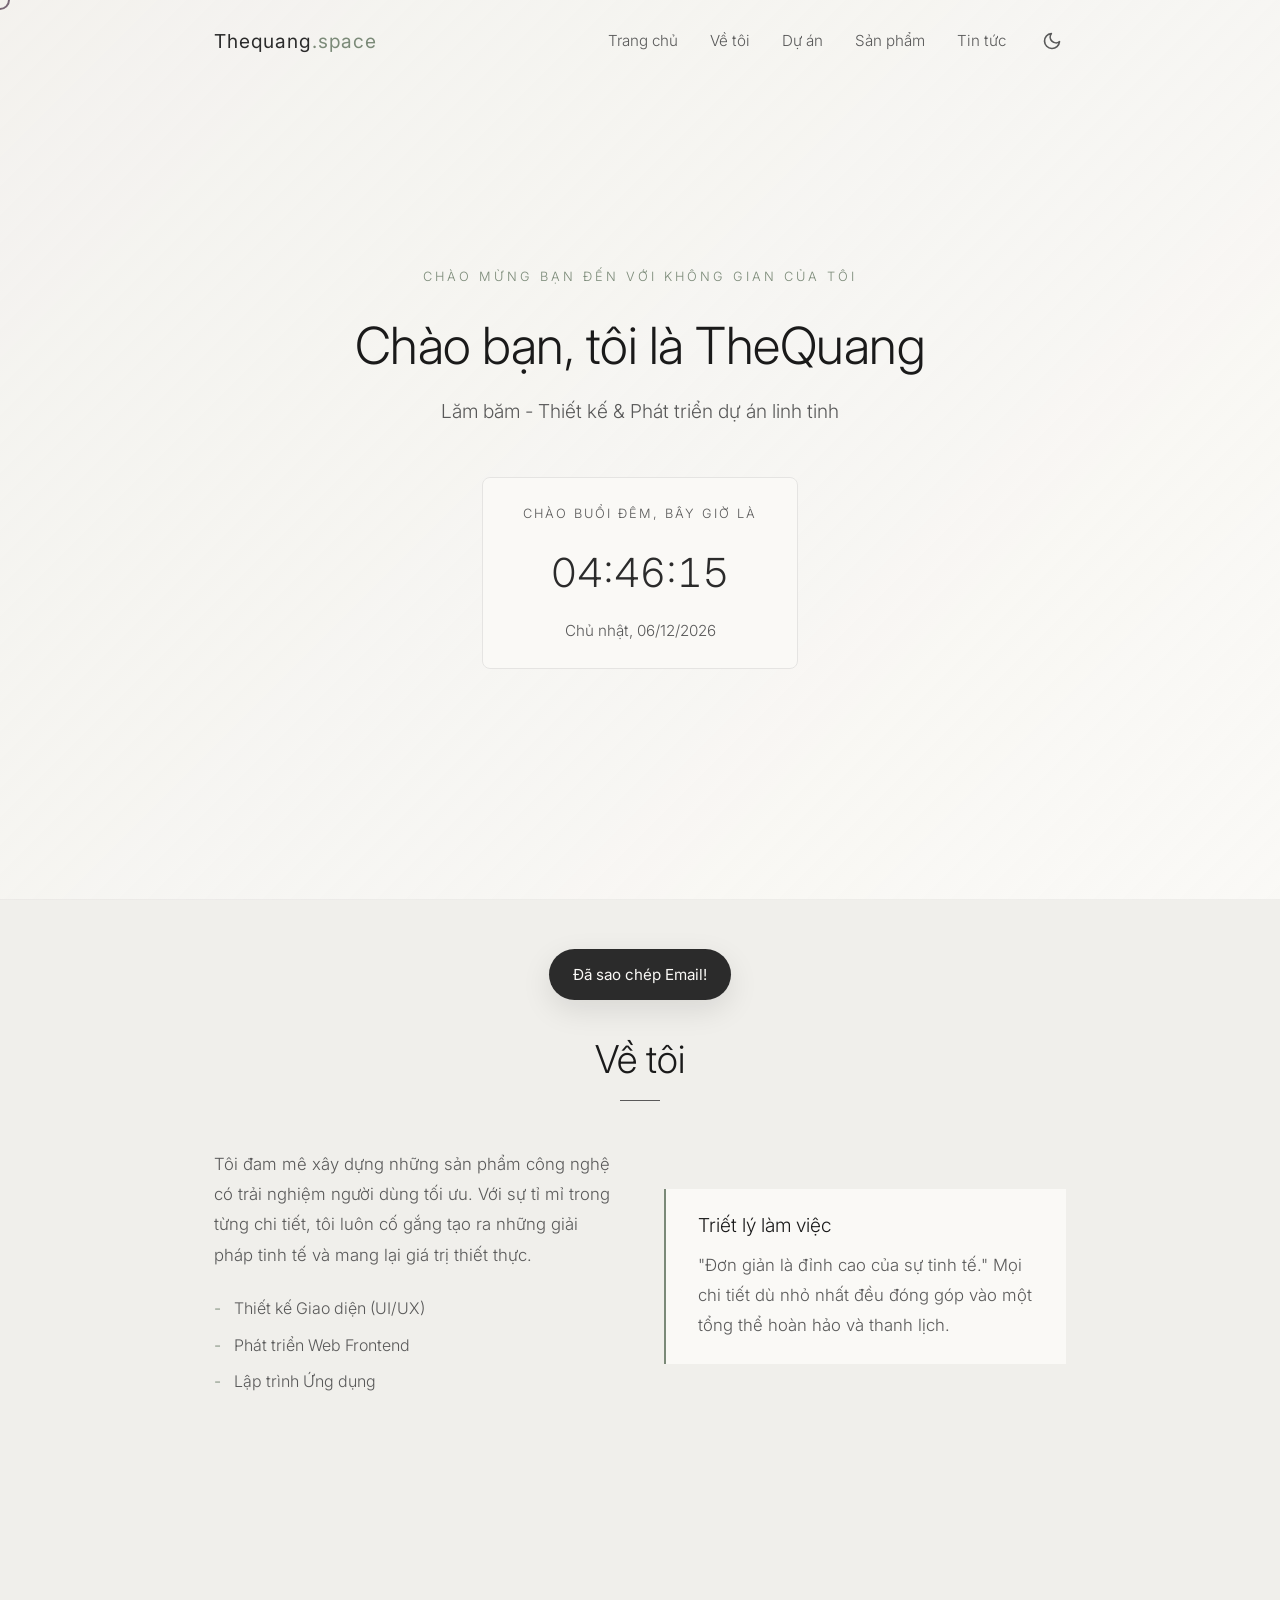
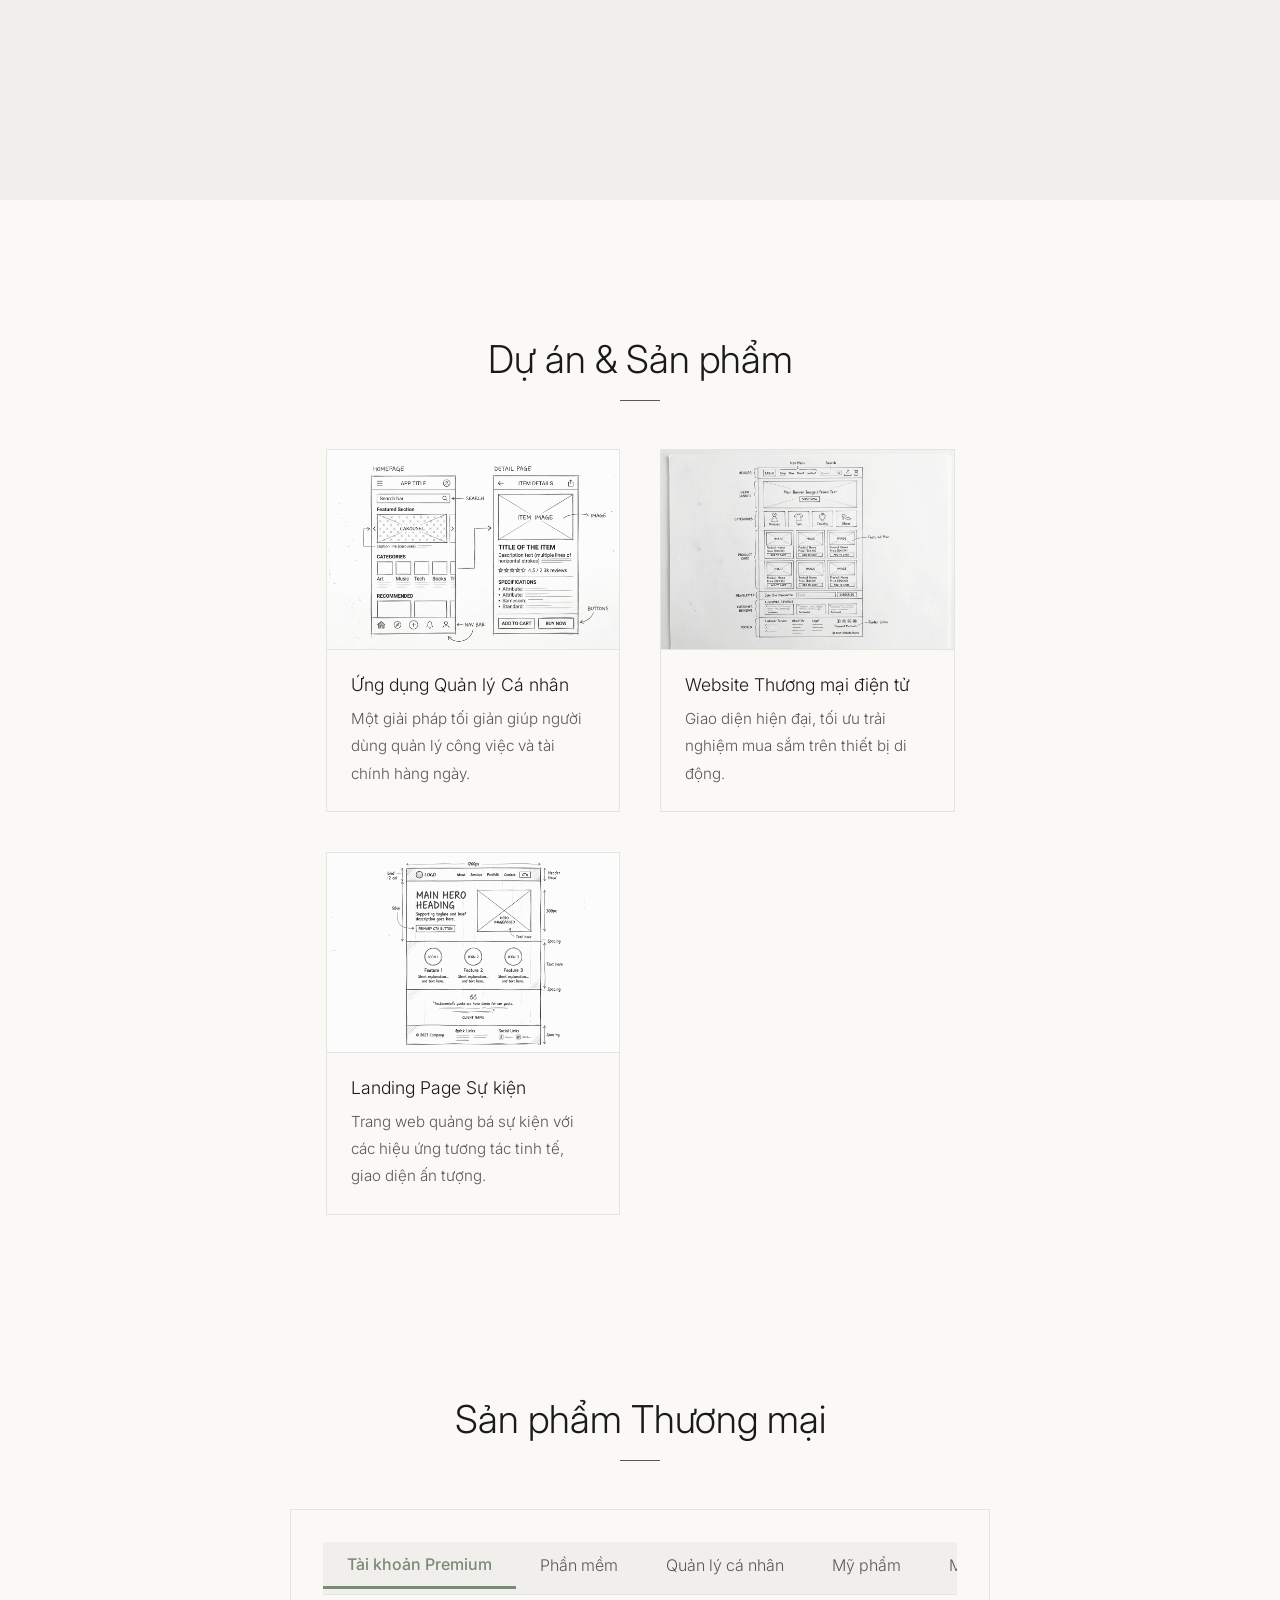
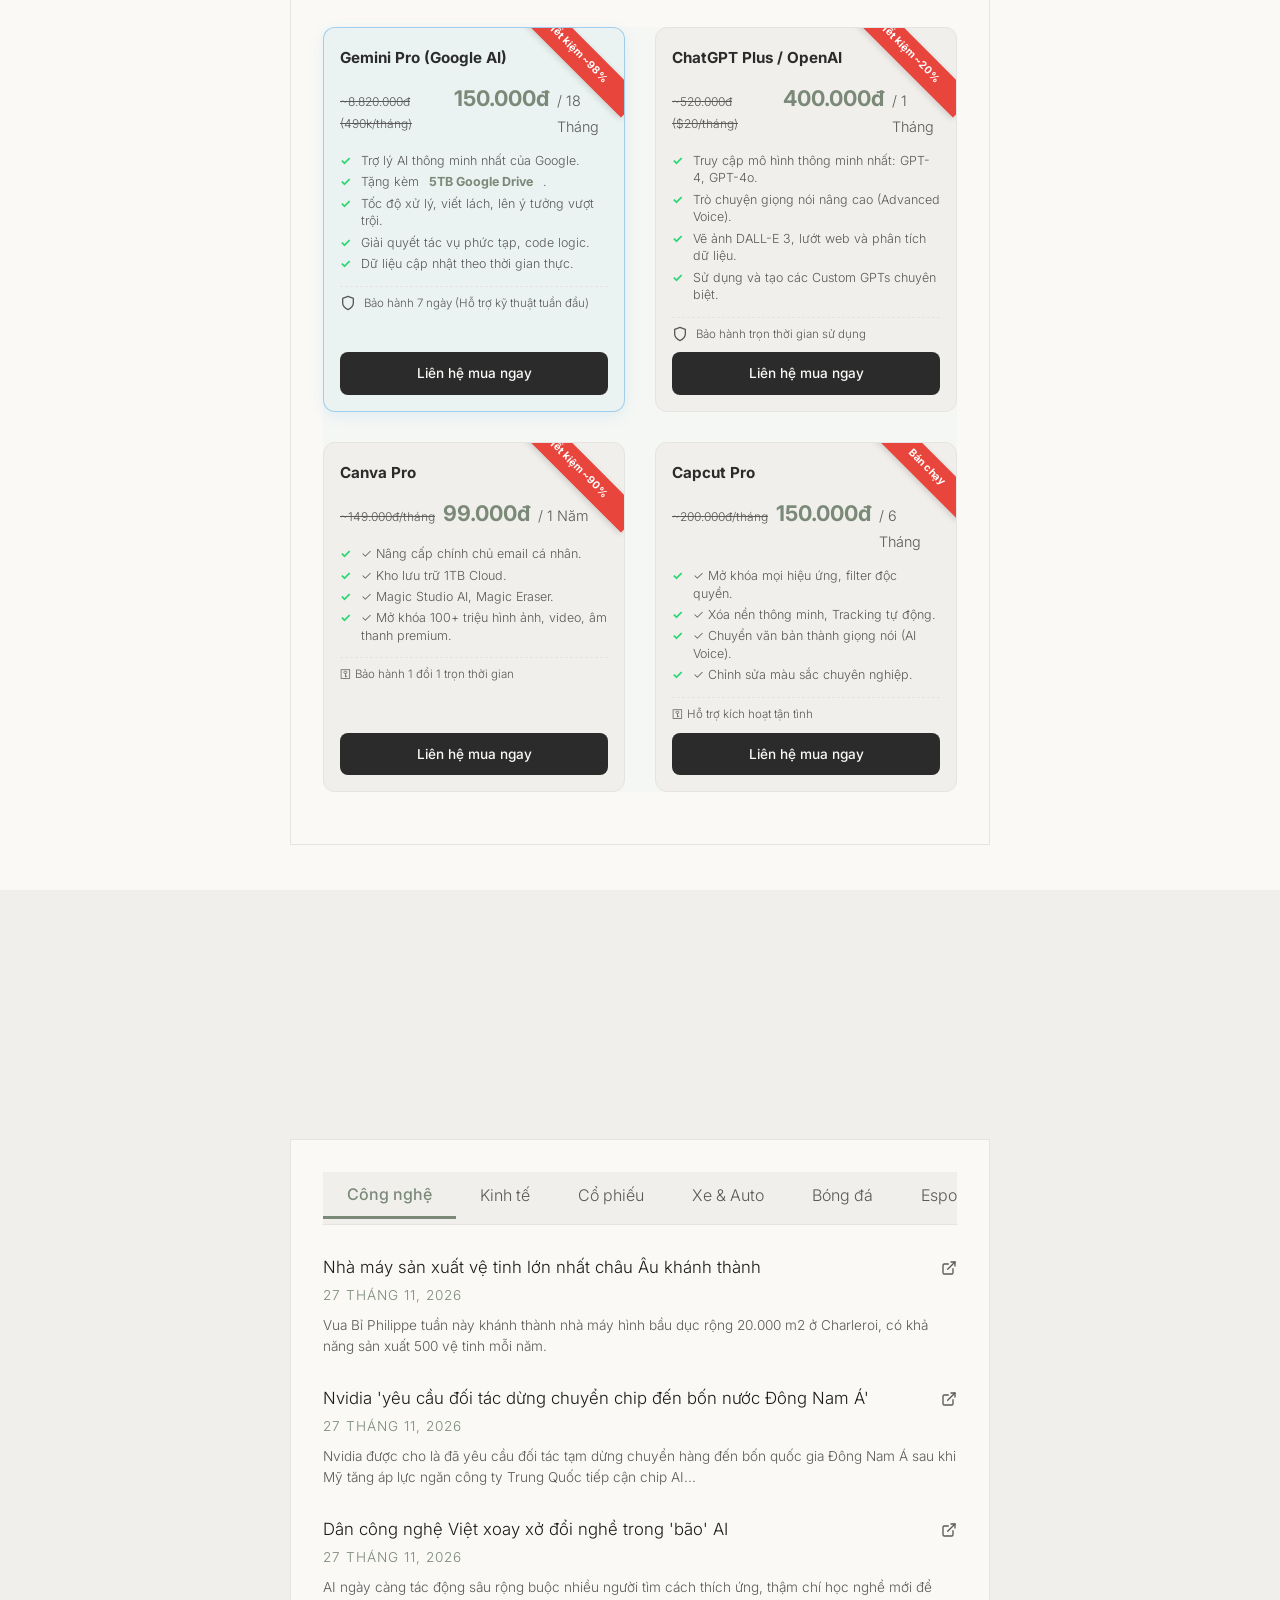
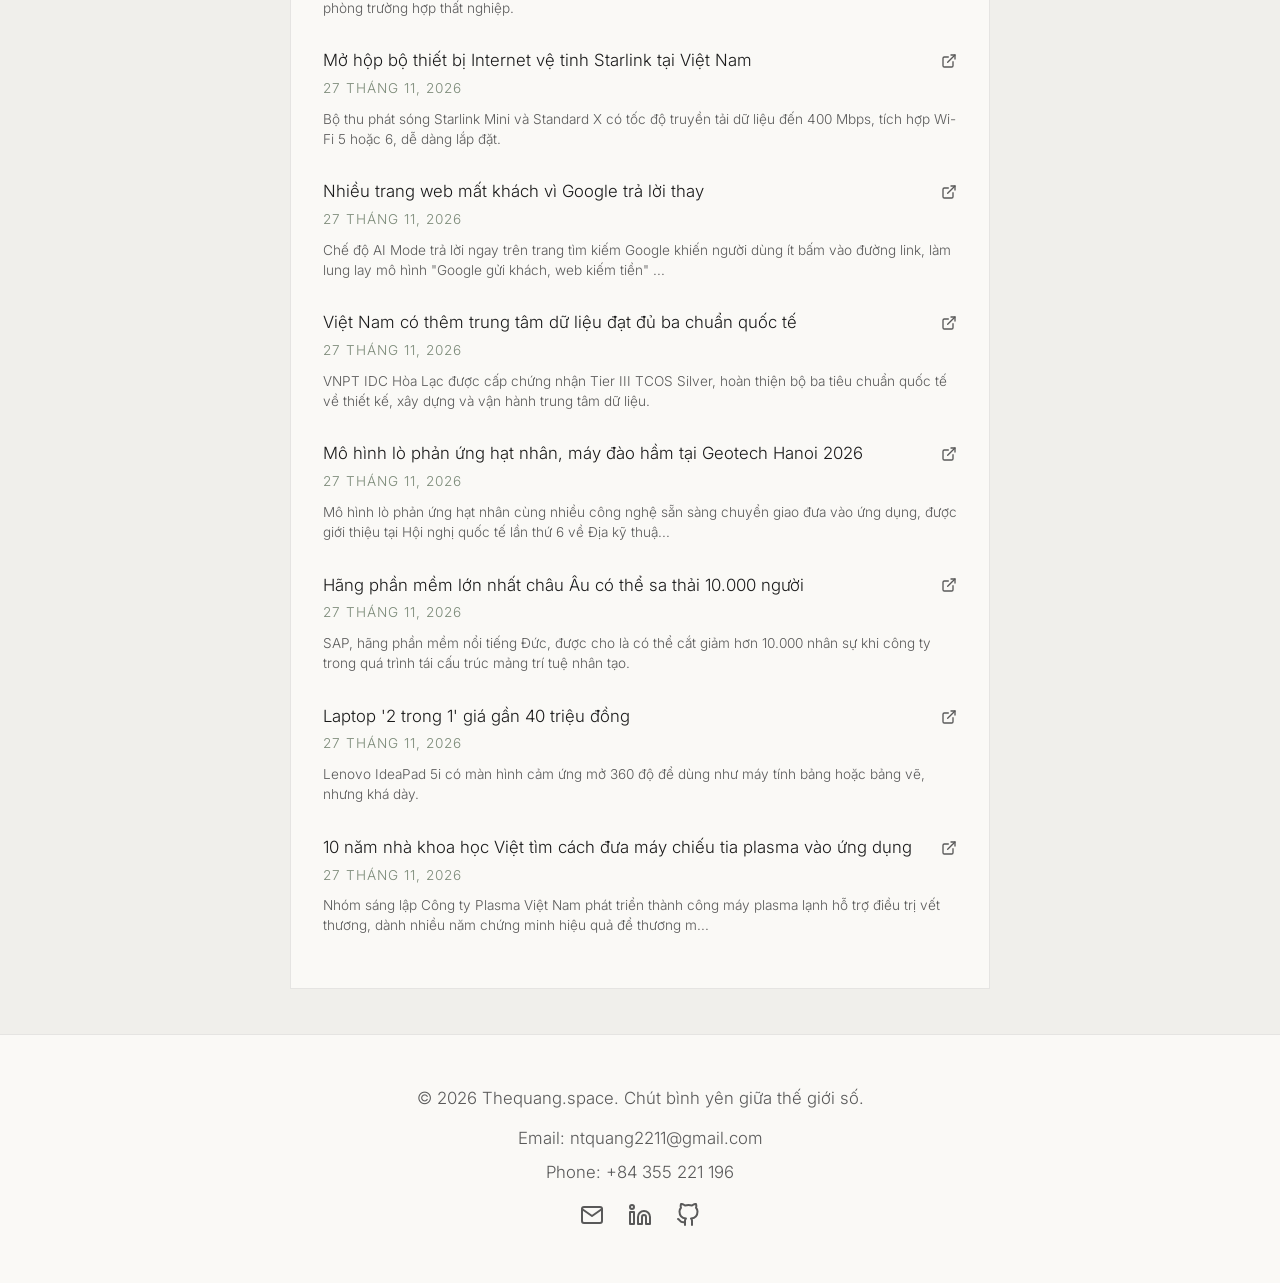
==== commit 7f4654bb: "Auto-update daily news [2026-11-27]" ====
--- a/index.html
+++ b/index.html
@@ -643,54 +643,54 @@
                         <div id="tech-news" class="tab-pane active">
                             <div class="news-container">
                                 <article class="news-item">
-                                    <h3>Tàu NASA làm bẹt bề mặt tiểu hành tinh sau va chạm <a href="https://vnexpress.net/tau-nasa-lam-bet-be-mat-tieu-hanh-tinh-sau-va-cham-5149158.html" target="_blank" class="source-icon" title="Đến trang nguồn"><svg xmlns="http://www.w3.org/2000/svg" width="16" height="16" viewBox="0 0 24 24" fill="none" stroke="currentColor" stroke-width="2" stroke-linecap="round" stroke-linejoin="round"><path d="M18 13v6a2 2 0 0 1-2 2H5a2 2 0 0 1-2-2V8a2 2 0 0 1 2-2h6"></path><polyline points="15 3 21 3 21 9"></polyline><line x1="10" y1="14" x2="21" y2="3"></line></svg></a></h3>
-                                    <span class="news-date">26 Tháng 11, 2026</span>
-                                    <p>Cơ quan Vũ trụ châu Âu (ESA) công bố bức ảnh hôm 25/11 cho thấy, tàu DART của NASA tạo ra hố lớn ngang một sân vận động trên tiểu hành tinh sau cú va ...</p>
-                                </article>
-                                <article class="news-item">
-                                    <h3>'Việt Nam không thể chỉ làm lắp ráp trong ngành bán dẫn' <a href="https://vnexpress.net/viet-nam-khong-the-chi-lam-lap-rap-trong-nganh-ban-dan-5148931.html" target="_blank" class="source-icon" title="Đến trang nguồn"><svg xmlns="http://www.w3.org/2000/svg" width="16" height="16" viewBox="0 0 24 24" fill="none" stroke="currentColor" stroke-width="2" stroke-linecap="round" stroke-linejoin="round"><path d="M18 13v6a2 2 0 0 1-2 2H5a2 2 0 0 1-2-2V8a2 2 0 0 1 2-2h6"></path><polyline points="15 3 21 3 21 9"></polyline><line x1="10" y1="14" x2="21" y2="3"></line></svg></a></h3>
-                                    <span class="news-date">26 Tháng 11, 2026</span>
-                                    <p>Việt Nam cần tiến sâu vào thiết kế chip và đóng gói tiên tiến để nâng vị thế trong chuỗi giá trị bán dẫn, theo Chủ tịch SEMI SEA Linda Tan.</p>
-                                </article>
-                                <article class="news-item">
-                                    <h3>Khởi công tuyến cáp quang biển đầu tiên do người Việt làm chủ <a href="https://vnexpress.net/khoi-cong-tuyen-cap-quang-bien-dau-tien-do-nguoi-viet-lam-chu-5149069.html" target="_blank" class="source-icon" title="Đến trang nguồn"><svg xmlns="http://www.w3.org/2000/svg" width="16" height="16" viewBox="0 0 24 24" fill="none" stroke="currentColor" stroke-width="2" stroke-linecap="round" stroke-linejoin="round"><path d="M18 13v6a2 2 0 0 1-2 2H5a2 2 0 0 1-2-2V8a2 2 0 0 1 2-2h6"></path><polyline points="15 3 21 3 21 9"></polyline><line x1="10" y1="14" x2="21" y2="3"></line></svg></a></h3>
-                                    <span class="news-date">26 Tháng 11, 2026</span>
-                                    <p>Tuyến cáp quang biển VTS có trục chính kết nối Việt Nam - Singapore dài 1.200 km, dung lượng 240 Tbps, gấp 2,5 lần tổng dung lượng tất cả tuyến cáp bi...</p>
-                                </article>
-                                <article class="news-item">
-                                    <h3>Chàng trai 16 tuổi lập startup tên lửa dẫn đường bằng AI <a href="https://vnexpress.net/chang-trai-16-tuoi-lap-startup-ten-lua-dan-duong-bang-ai-5148691.html" target="_blank" class="source-icon" title="Đến trang nguồn"><svg xmlns="http://www.w3.org/2000/svg" width="16" height="16" viewBox="0 0 24 24" fill="none" stroke="currentColor" stroke-width="2" stroke-linecap="round" stroke-linejoin="round"><path d="M18 13v6a2 2 0 0 1-2 2H5a2 2 0 0 1-2-2V8a2 2 0 0 1 2-2h6"></path><polyline points="15 3 21 3 21 9"></polyline><line x1="10" y1="14" x2="21" y2="3"></line></svg></a></h3>
-                                    <span class="news-date">26 Tháng 11, 2026</span>
-                                    <p>Henrijs Dandzbergs quyết định bỏ học để mở công ty tên lửa dẫn đường bằng AI và nhận được 500.000 USD từ vườn ươm startup nổi tiếng Y Combinator.</p>
-                                </article>
-                                <article class="news-item">
-                                    <h3>Cách Apple giải bài toán ứng dụng cho iPhone Duo <a href="https://vnexpress.net/cach-apple-giai-bai-toan-ung-dung-cho-iphone-duo-5146198.html" target="_blank" class="source-icon" title="Đến trang nguồn"><svg xmlns="http://www.w3.org/2000/svg" width="16" height="16" viewBox="0 0 24 24" fill="none" stroke="currentColor" stroke-width="2" stroke-linecap="round" stroke-linejoin="round"><path d="M18 13v6a2 2 0 0 1-2 2H5a2 2 0 0 1-2-2V8a2 2 0 0 1 2-2h6"></path><polyline points="15 3 21 3 21 9"></polyline><line x1="10" y1="14" x2="21" y2="3"></line></svg></a></h3>
-                                    <span class="news-date">26 Tháng 11, 2026</span>
-                                    <p>iPhone Duo tăng nhanh ứng dụng tương thích nhờ Apple thiết kế chuẩn tỷ lệ khung hình, cung cấp bộ công cụ cho lập trình viên và siết quy định trên App...</p>
-                                </article>
-                                <article class="news-item">
-                                    <h3>Tác nhân AI thiết kế kiến trúc CPU 'từ con số 0' <a href="https://vnexpress.net/tac-nhan-ai-thiet-ke-kien-truc-cpu-tu-con-so-0-5148262.html" target="_blank" class="source-icon" title="Đến trang nguồn"><svg xmlns="http://www.w3.org/2000/svg" width="16" height="16" viewBox="0 0 24 24" fill="none" stroke="currentColor" stroke-width="2" stroke-linecap="round" stroke-linejoin="round"><path d="M18 13v6a2 2 0 0 1-2 2H5a2 2 0 0 1-2-2V8a2 2 0 0 1 2-2h6"></path><polyline points="15 3 21 3 21 9"></polyline><line x1="10" y1="14" x2="21" y2="3"></line></svg></a></h3>
-                                    <span class="news-date">26 Tháng 11, 2026</span>
-                                    <p>Công ty Architect Labs cho biết tác nhân AI của họ đã "thiết kế và kiểm chứng" một CPU đa năng với tập lệnh mới được xây dựng từ đầu.</p>
-                                </article>
-                                <article class="news-item">
-                                    <h3>Mỹ cho phép SpaceX triển khai một triệu vệ tinh <a href="https://vnexpress.net/my-cho-phep-spacex-trien-khai-mot-trieu-ve-tinh-5149014.html" target="_blank" class="source-icon" title="Đến trang nguồn"><svg xmlns="http://www.w3.org/2000/svg" width="16" height="16" viewBox="0 0 24 24" fill="none" stroke="currentColor" stroke-width="2" stroke-linecap="round" stroke-linejoin="round"><path d="M18 13v6a2 2 0 0 1-2 2H5a2 2 0 0 1-2-2V8a2 2 0 0 1 2-2h6"></path><polyline points="15 3 21 3 21 9"></polyline><line x1="10" y1="14" x2="21" y2="3"></line></svg></a></h3>
-                                    <span class="news-date">26 Tháng 11, 2026</span>
-                                    <p>Ủy ban Truyền thông Liên bang Mỹ (FCC) đã thông qua yêu cầu của SpaceX về "chòm sao" một triệu vệ tinh phục vụ trung tâm dữ liệu AI.</p>
-                                </article>
-                                <article class="news-item">
-                                    <h3>'Việt Nam từng bước tham gia vào chuỗi cung ứng năng lượng hạt nhân' <a href="https://vnexpress.net/viet-nam-tung-buoc-tham-gia-vao-chuoi-cung-ung-nang-luong-hat-nhan-5148939.html" target="_blank" class="source-icon" title="Đến trang nguồn"><svg xmlns="http://www.w3.org/2000/svg" width="16" height="16" viewBox="0 0 24 24" fill="none" stroke="currentColor" stroke-width="2" stroke-linecap="round" stroke-linejoin="round"><path d="M18 13v6a2 2 0 0 1-2 2H5a2 2 0 0 1-2-2V8a2 2 0 0 1 2-2h6"></path><polyline points="15 3 21 3 21 9"></polyline><line x1="10" y1="14" x2="21" y2="3"></line></svg></a></h3>
-                                    <span class="news-date">26 Tháng 11, 2026</span>
-                                    <p>Theo Thứ trưởng Lê Xuân Định, Việt Nam sẽ xây dựng nền tảng khoa học công nghệ và từng bước tham gia vào chuỗi cung ứng, mục tiêu bảo đảm tính bền vữn...</p>
-                                </article>
-                                <article class="news-item">
-                                    <h3>Bên trong trung tâm dữ liệu hiện đại nhất của FPT <a href="https://vnexpress.net/ben-trong-trung-tam-du-lieu-hien-dai-nhat-cua-fpt-5149085.html" target="_blank" class="source-icon" title="Đến trang nguồn"><svg xmlns="http://www.w3.org/2000/svg" width="16" height="16" viewBox="0 0 24 24" fill="none" stroke="currentColor" stroke-width="2" stroke-linecap="round" stroke-linejoin="round"><path d="M18 13v6a2 2 0 0 1-2 2H5a2 2 0 0 1-2-2V8a2 2 0 0 1 2-2h6"></path><polyline points="15 3 21 3 21 9"></polyline><line x1="10" y1="14" x2="21" y2="3"></line></svg></a></h3>
-                                    <span class="news-date">26 Tháng 11, 2026</span>
-                                    <p>Trung tâm FPT Fornix HCM02 diện tích 10.000 m2, công suất 20,5 MW, chứa 3.000 tủ rack, đạt tiêu chuẩn quốc tế về an toàn, bảo mật, vận hành không gián...</p>
-                                </article>
-                                <article class="news-item">
-                                    <h3>Công nghệ ánh sáng giúp bảo tồn mô lành khi phẫu thuật ung thư <a href="https://vnexpress.net/cong-nghe-anh-sang-giup-bao-ton-mo-lanh-khi-phau-thuat-ung-thu-5148857.html" target="_blank" class="source-icon" title="Đến trang nguồn"><svg xmlns="http://www.w3.org/2000/svg" width="16" height="16" viewBox="0 0 24 24" fill="none" stroke="currentColor" stroke-width="2" stroke-linecap="round" stroke-linejoin="round"><path d="M18 13v6a2 2 0 0 1-2 2H5a2 2 0 0 1-2-2V8a2 2 0 0 1 2-2h6"></path><polyline points="15 3 21 3 21 9"></polyline><line x1="10" y1="14" x2="21" y2="3"></line></svg></a></h3>
-                                    <span class="news-date">26 Tháng 11, 2026</span>
-                                    <p>Ánh sáng huỳnh quang ICG tích hợp trong robot Da Vinci Xi làm nổi bật ranh giới phẫu thuật, giúp bác sĩ Bệnh viện Tâm Anh cắt chính xác tổn thương un...</p>
+                                    <h3>Nhà máy sản xuất vệ tinh lớn nhất châu Âu khánh thành <a href="https://vnexpress.net/nha-may-san-xuat-ve-tinh-lon-nhat-chau-au-khanh-thanh-5149561.html" target="_blank" class="source-icon" title="Đến trang nguồn"><svg xmlns="http://www.w3.org/2000/svg" width="16" height="16" viewBox="0 0 24 24" fill="none" stroke="currentColor" stroke-width="2" stroke-linecap="round" stroke-linejoin="round"><path d="M18 13v6a2 2 0 0 1-2 2H5a2 2 0 0 1-2-2V8a2 2 0 0 1 2-2h6"></path><polyline points="15 3 21 3 21 9"></polyline><line x1="10" y1="14" x2="21" y2="3"></line></svg></a></h3>
+                                    <span class="news-date">27 Tháng 11, 2026</span>
+                                    <p>Vua Bỉ Philippe tuần này khánh thành nhà máy hình bầu dục rộng 20.000 m2 ở Charleroi, có khả năng sản xuất 500 vệ tinh mỗi năm.</p>
+                                </article>
+                                <article class="news-item">
+                                    <h3>Nvidia 'yêu cầu đối tác dừng chuyển chip đến bốn nước Đông Nam Á' <a href="https://vnexpress.net/nvidia-yeu-cau-doi-tac-dung-chuyen-chip-den-bon-nuoc-dong-nam-a-5149453.html" target="_blank" class="source-icon" title="Đến trang nguồn"><svg xmlns="http://www.w3.org/2000/svg" width="16" height="16" viewBox="0 0 24 24" fill="none" stroke="currentColor" stroke-width="2" stroke-linecap="round" stroke-linejoin="round"><path d="M18 13v6a2 2 0 0 1-2 2H5a2 2 0 0 1-2-2V8a2 2 0 0 1 2-2h6"></path><polyline points="15 3 21 3 21 9"></polyline><line x1="10" y1="14" x2="21" y2="3"></line></svg></a></h3>
+                                    <span class="news-date">27 Tháng 11, 2026</span>
+                                    <p>Nvidia được cho là đã yêu cầu đối tác tạm dừng chuyển hàng đến bốn quốc gia Đông Nam Á sau khi Mỹ tăng áp lực ngăn công ty Trung Quốc tiếp cận chip AI...</p>
+                                </article>
+                                <article class="news-item">
+                                    <h3>Dân công nghệ Việt xoay xở đổi nghề trong 'bão' AI <a href="https://vnexpress.net/dan-cong-nghe-viet-xoay-xo-doi-nghe-trong-bao-ai-5145736.html" target="_blank" class="source-icon" title="Đến trang nguồn"><svg xmlns="http://www.w3.org/2000/svg" width="16" height="16" viewBox="0 0 24 24" fill="none" stroke="currentColor" stroke-width="2" stroke-linecap="round" stroke-linejoin="round"><path d="M18 13v6a2 2 0 0 1-2 2H5a2 2 0 0 1-2-2V8a2 2 0 0 1 2-2h6"></path><polyline points="15 3 21 3 21 9"></polyline><line x1="10" y1="14" x2="21" y2="3"></line></svg></a></h3>
+                                    <span class="news-date">27 Tháng 11, 2026</span>
+                                    <p>AI ngày càng tác động sâu rộng buộc nhiều người tìm cách thích ứng, thậm chí học nghề mới để phòng trường hợp thất nghiệp.</p>
+                                </article>
+                                <article class="news-item">
+                                    <h3>Mở hộp bộ thiết bị Internet vệ tinh Starlink tại Việt Nam <a href="https://vnexpress.net/mo-hop-bo-thiet-bi-internet-ve-tinh-starlink-tai-viet-nam-5149404.html" target="_blank" class="source-icon" title="Đến trang nguồn"><svg xmlns="http://www.w3.org/2000/svg" width="16" height="16" viewBox="0 0 24 24" fill="none" stroke="currentColor" stroke-width="2" stroke-linecap="round" stroke-linejoin="round"><path d="M18 13v6a2 2 0 0 1-2 2H5a2 2 0 0 1-2-2V8a2 2 0 0 1 2-2h6"></path><polyline points="15 3 21 3 21 9"></polyline><line x1="10" y1="14" x2="21" y2="3"></line></svg></a></h3>
+                                    <span class="news-date">27 Tháng 11, 2026</span>
+                                    <p>Bộ thu phát sóng Starlink Mini và Standard X có tốc độ truyền tải dữ liệu đến 400 Mbps, tích hợp Wi-Fi 5 hoặc 6, dễ dàng lắp đặt.</p>
+                                </article>
+                                <article class="news-item">
+                                    <h3>Nhiều trang web mất khách vì Google trả lời thay <a href="https://vnexpress.net/nhieu-trang-web-mat-khach-vi-google-tra-loi-thay-5148929.html" target="_blank" class="source-icon" title="Đến trang nguồn"><svg xmlns="http://www.w3.org/2000/svg" width="16" height="16" viewBox="0 0 24 24" fill="none" stroke="currentColor" stroke-width="2" stroke-linecap="round" stroke-linejoin="round"><path d="M18 13v6a2 2 0 0 1-2 2H5a2 2 0 0 1-2-2V8a2 2 0 0 1 2-2h6"></path><polyline points="15 3 21 3 21 9"></polyline><line x1="10" y1="14" x2="21" y2="3"></line></svg></a></h3>
+                                    <span class="news-date">27 Tháng 11, 2026</span>
+                                    <p>Chế độ AI Mode trả lời ngay trên trang tìm kiếm Google khiến người dùng ít bấm vào đường link, làm lung lay mô hình "Google gửi khách, web kiếm tiền" ...</p>
+                                </article>
+                                <article class="news-item">
+                                    <h3>Việt Nam có thêm trung tâm dữ liệu đạt đủ ba chuẩn quốc tế <a href="https://vnexpress.net/viet-nam-co-them-trung-tam-du-lieu-dat-du-ba-chuan-quoc-te-5149565.html" target="_blank" class="source-icon" title="Đến trang nguồn"><svg xmlns="http://www.w3.org/2000/svg" width="16" height="16" viewBox="0 0 24 24" fill="none" stroke="currentColor" stroke-width="2" stroke-linecap="round" stroke-linejoin="round"><path d="M18 13v6a2 2 0 0 1-2 2H5a2 2 0 0 1-2-2V8a2 2 0 0 1 2-2h6"></path><polyline points="15 3 21 3 21 9"></polyline><line x1="10" y1="14" x2="21" y2="3"></line></svg></a></h3>
+                                    <span class="news-date">27 Tháng 11, 2026</span>
+                                    <p>VNPT IDC Hòa Lạc được cấp chứng nhận Tier III TCOS Silver, hoàn thiện bộ ba tiêu chuẩn quốc tế về thiết kế, xây dựng và vận hành trung tâm dữ liệu.</p>
+                                </article>
+                                <article class="news-item">
+                                    <h3>Mô hình lò phản ứng hạt nhân, máy đào hầm tại Geotech Hanoi  2026 <a href="https://vnexpress.net/mo-hinh-lo-phan-ung-hat-nhan-may-dao-ham-tai-geotech-hanoi-2026-5149384.html" target="_blank" class="source-icon" title="Đến trang nguồn"><svg xmlns="http://www.w3.org/2000/svg" width="16" height="16" viewBox="0 0 24 24" fill="none" stroke="currentColor" stroke-width="2" stroke-linecap="round" stroke-linejoin="round"><path d="M18 13v6a2 2 0 0 1-2 2H5a2 2 0 0 1-2-2V8a2 2 0 0 1 2-2h6"></path><polyline points="15 3 21 3 21 9"></polyline><line x1="10" y1="14" x2="21" y2="3"></line></svg></a></h3>
+                                    <span class="news-date">27 Tháng 11, 2026</span>
+                                    <p>Mô hình lò phản ứng hạt nhân cùng nhiều công nghệ sẵn sàng chuyển giao đưa vào ứng dụng, được giới thiệu tại Hội nghị quốc tế lần thứ 6 về Địa kỹ thuậ...</p>
+                                </article>
+                                <article class="news-item">
+                                    <h3>Hãng phần mềm lớn nhất châu Âu có thể sa thải 10.000 người <a href="https://vnexpress.net/hang-phan-mem-lon-nhat-chau-au-co-the-sa-thai-10-000-nguoi-5149433.html" target="_blank" class="source-icon" title="Đến trang nguồn"><svg xmlns="http://www.w3.org/2000/svg" width="16" height="16" viewBox="0 0 24 24" fill="none" stroke="currentColor" stroke-width="2" stroke-linecap="round" stroke-linejoin="round"><path d="M18 13v6a2 2 0 0 1-2 2H5a2 2 0 0 1-2-2V8a2 2 0 0 1 2-2h6"></path><polyline points="15 3 21 3 21 9"></polyline><line x1="10" y1="14" x2="21" y2="3"></line></svg></a></h3>
+                                    <span class="news-date">27 Tháng 11, 2026</span>
+                                    <p>SAP, hãng phần mềm nổi tiếng Đức, được cho là có thể cắt giảm hơn 10.000 nhân sự khi công ty trong quá trình tái cấu trúc mảng trí tuệ nhân tạo.</p>
+                                </article>
+                                <article class="news-item">
+                                    <h3>Laptop '2 trong 1' giá gần 40 triệu đồng <a href="https://vnexpress.net/laptop-2-trong-1-gia-gan-40-trieu-dong-5148177.html" target="_blank" class="source-icon" title="Đến trang nguồn"><svg xmlns="http://www.w3.org/2000/svg" width="16" height="16" viewBox="0 0 24 24" fill="none" stroke="currentColor" stroke-width="2" stroke-linecap="round" stroke-linejoin="round"><path d="M18 13v6a2 2 0 0 1-2 2H5a2 2 0 0 1-2-2V8a2 2 0 0 1 2-2h6"></path><polyline points="15 3 21 3 21 9"></polyline><line x1="10" y1="14" x2="21" y2="3"></line></svg></a></h3>
+                                    <span class="news-date">27 Tháng 11, 2026</span>
+                                    <p>Lenovo IdeaPad 5i có màn hình cảm ứng mở 360 độ để dùng như máy tính bảng hoặc bảng vẽ, nhưng khá dày.</p>
+                                </article>
+                                <article class="news-item">
+                                    <h3>10 năm nhà khoa học Việt tìm cách đưa máy chiếu tia plasma vào ứng dụng <a href="https://vnexpress.net/10-nam-nha-khoa-hoc-viet-tim-cach-dua-may-chieu-tia-plasma-vao-ung-dung-5144994.html" target="_blank" class="source-icon" title="Đến trang nguồn"><svg xmlns="http://www.w3.org/2000/svg" width="16" height="16" viewBox="0 0 24 24" fill="none" stroke="currentColor" stroke-width="2" stroke-linecap="round" stroke-linejoin="round"><path d="M18 13v6a2 2 0 0 1-2 2H5a2 2 0 0 1-2-2V8a2 2 0 0 1 2-2h6"></path><polyline points="15 3 21 3 21 9"></polyline><line x1="10" y1="14" x2="21" y2="3"></line></svg></a></h3>
+                                    <span class="news-date">27 Tháng 11, 2026</span>
+                                    <p>Nhóm sáng lập Công ty Plasma Việt Nam phát triển thành công máy plasma lạnh hỗ trợ điều trị vết thương, dành nhiều năm chứng minh hiệu quả để thương m...</p>
                                 </article>
                             </div>
                         </div>
@@ -698,54 +698,54 @@
                         <div id="economy-news" class="tab-pane">
                             <div class="news-container">
                                 <article class="news-item">
-                                    <h3>Chứng khoán giảm gần 58 điểm <a href="https://vnexpress.net/chung-khoan-giam-gan-58-diem-5149245.html" target="_blank" class="source-icon" title="Đến trang nguồn"><svg xmlns="http://www.w3.org/2000/svg" width="16" height="16" viewBox="0 0 24 24" fill="none" stroke="currentColor" stroke-width="2" stroke-linecap="round" stroke-linejoin="round"><path d="M18 13v6a2 2 0 0 1-2 2H5a2 2 0 0 1-2-2V8a2 2 0 0 1 2-2h6"></path><polyline points="15 3 21 3 21 9"></polyline><line x1="10" y1="14" x2="21" y2="3"></line></svg></a></h3>
-                                    <span class="news-date">26 Tháng 11, 2026</span>
-                                    <p>Thông tin thuế quan kết hợp áp lực bán tiếp tục mạnh lên đã khiến chứng khoán giảm gần 58 điểm, mức mạnh nhất kể từ cuối tháng 7.</p>
-                                </article>
-                                <article class="news-item">
-                                    <h3>Giá xăng, dầu cùng giảm <a href="https://vnexpress.net/gia-xang-dau-moi-nhat-hom-nay-26-11-5149212.html" target="_blank" class="source-icon" title="Đến trang nguồn"><svg xmlns="http://www.w3.org/2000/svg" width="16" height="16" viewBox="0 0 24 24" fill="none" stroke="currentColor" stroke-width="2" stroke-linecap="round" stroke-linejoin="round"><path d="M18 13v6a2 2 0 0 1-2 2H5a2 2 0 0 1-2-2V8a2 2 0 0 1 2-2h6"></path><polyline points="15 3 21 3 21 9"></polyline><line x1="10" y1="14" x2="21" y2="3"></line></svg></a></h3>
-                                    <span class="news-date">26 Tháng 11, 2026</span>
-                                    <p>Từ 15h hôm nay, giá xăng dầu các loại cùng giảm 50-1.380 đồng một lít, theo đà diễn biến thị trường năng lượng thế giới.</p>
-                                </article>
-                                <article class="news-item">
-                                    <h3>'Sàn carbon Việt Nam gần như không có giao dịch' <a href="https://vnexpress.net/san-carbon-viet-nam-gan-nhu-khong-co-giao-dich-5149207.html" target="_blank" class="source-icon" title="Đến trang nguồn"><svg xmlns="http://www.w3.org/2000/svg" width="16" height="16" viewBox="0 0 24 24" fill="none" stroke="currentColor" stroke-width="2" stroke-linecap="round" stroke-linejoin="round"><path d="M18 13v6a2 2 0 0 1-2 2H5a2 2 0 0 1-2-2V8a2 2 0 0 1 2-2h6"></path><polyline points="15 3 21 3 21 9"></polyline><line x1="10" y1="14" x2="21" y2="3"></line></svg></a></h3>
-                                    <span class="news-date">26 Tháng 11, 2026</span>
-                                    <p>Sau phiên khai trương với giá 136.000 đồng mỗi tấn, sàn carbon Việt Nam gần như không phát sinh giao dịch mới, do thiếu cung cầu và chưa có đầy đủ côn...</p>
-                                </article>
-                                <article class="news-item">
-                                    <h3>Vì sao ông Trump áp thêm thuế nhập khẩu, bất chấp lạm phát? <a href="https://vnexpress.net/vi-sao-ong-trump-ap-them-thue-nhap-khau-bat-chap-lam-phat-5149098.html" target="_blank" class="source-icon" title="Đến trang nguồn"><svg xmlns="http://www.w3.org/2000/svg" width="16" height="16" viewBox="0 0 24 24" fill="none" stroke="currentColor" stroke-width="2" stroke-linecap="round" stroke-linejoin="round"><path d="M18 13v6a2 2 0 0 1-2 2H5a2 2 0 0 1-2-2V8a2 2 0 0 1 2-2h6"></path><polyline points="15 3 21 3 21 9"></polyline><line x1="10" y1="14" x2="21" y2="3"></line></svg></a></h3>
-                                    <span class="news-date">26 Tháng 11, 2026</span>
-                                    <p>Thuế nhập khẩu là công cụ hữu hiệu giúp Tổng thống Mỹ thể hiện quyền lực kinh tế khi đảng Cộng hòa không còn kiểm soát Quốc hội.</p>
-                                </article>
-                                <article class="news-item">
-                                    <h3>Cà phê rớt giá còn 15.000 đồng một kg <a href="https://vnexpress.net/ca-phe-rot-gia-con-15-000-dong-mot-kg-5148632.html" target="_blank" class="source-icon" title="Đến trang nguồn"><svg xmlns="http://www.w3.org/2000/svg" width="16" height="16" viewBox="0 0 24 24" fill="none" stroke="currentColor" stroke-width="2" stroke-linecap="round" stroke-linejoin="round"><path d="M18 13v6a2 2 0 0 1-2 2H5a2 2 0 0 1-2-2V8a2 2 0 0 1 2-2h6"></path><polyline points="15 3 21 3 21 9"></polyline><line x1="10" y1="14" x2="21" y2="3"></line></svg></a></h3>
-                                    <span class="news-date">26 Tháng 11, 2026</span>
-                                    <p>Được mùa nhưng giá cà phê giảm sâu khiến nông dân tại các vùng trồng mất 25-30% doanh thu, khi giá thu mua cà phê tươi xuống còn 15.000 đồng một kg.</p>
-                                </article>
-                                <article class="news-item">
-                                    <h3>Hơn trăm cổ phiếu trên sàn có giá ngang ly trà đá <a href="https://vnexpress.net/hon-tram-co-phieu-tren-san-co-gia-ngang-ly-tra-da-5148970.html" target="_blank" class="source-icon" title="Đến trang nguồn"><svg xmlns="http://www.w3.org/2000/svg" width="16" height="16" viewBox="0 0 24 24" fill="none" stroke="currentColor" stroke-width="2" stroke-linecap="round" stroke-linejoin="round"><path d="M18 13v6a2 2 0 0 1-2 2H5a2 2 0 0 1-2-2V8a2 2 0 0 1 2-2h6"></path><polyline points="15 3 21 3 21 9"></polyline><line x1="10" y1="14" x2="21" y2="3"></line></svg></a></h3>
-                                    <span class="news-date">26 Tháng 11, 2026</span>
-                                    <p>3 sàn chứng khoán ghi nhận 135 cổ phiếu có giá không quá 5.000 đồng, nhiều mã đã giảm hơn một nửa giá trị so với mức đỉnh trong năm.</p>
-                                </article>
-                                <article class="news-item">
-                                    <h3>Cổ phiếu Bông Bạch Tuyết lên mức cao chưa từng có <a href="https://vnexpress.net/co-phieu-bong-bach-tuyet-len-muc-cao-chua-tung-co-5149072.html" target="_blank" class="source-icon" title="Đến trang nguồn"><svg xmlns="http://www.w3.org/2000/svg" width="16" height="16" viewBox="0 0 24 24" fill="none" stroke="currentColor" stroke-width="2" stroke-linecap="round" stroke-linejoin="round"><path d="M18 13v6a2 2 0 0 1-2 2H5a2 2 0 0 1-2-2V8a2 2 0 0 1 2-2h6"></path><polyline points="15 3 21 3 21 9"></polyline><line x1="10" y1="14" x2="21" y2="3"></line></svg></a></h3>
-                                    <span class="news-date">26 Tháng 11, 2026</span>
-                                    <p>Cổ phiếu Bông Bạch Tuyết - doanh nghiệp hơn 60 năm tuổi - tăng lên 20.100 đồng, xác lập mức đóng cửa cao nhất từ trước đến nay.</p>
-                                </article>
-                                <article class="news-item">
-                                    <h3>Vì sao chanh ngón tay có nơi giá 2 triệu, chỗ chỉ vài trăm nghìn đồng? <a href="https://vnexpress.net/vi-sao-chanh-ngon-tay-co-noi-gia-2-trieu-cho-chi-vai-tram-nghin-dong-5147670.html" target="_blank" class="source-icon" title="Đến trang nguồn"><svg xmlns="http://www.w3.org/2000/svg" width="16" height="16" viewBox="0 0 24 24" fill="none" stroke="currentColor" stroke-width="2" stroke-linecap="round" stroke-linejoin="round"><path d="M18 13v6a2 2 0 0 1-2 2H5a2 2 0 0 1-2-2V8a2 2 0 0 1 2-2h6"></path><polyline points="15 3 21 3 21 9"></polyline><line x1="10" y1="14" x2="21" y2="3"></line></svg></a></h3>
-                                    <span class="news-date">26 Tháng 11, 2026</span>
-                                    <p>Theo các nhà vườn, giá bán chanh ngón tay chênh lệch hơn một triệu đồng mỗi kg do khác biệt về giống, cách phân phối và nhóm khách hàng hướng tới.</p>
-                                </article>
-                                <article class="news-item">
-                                    <h3>Ngân hàng vẫn chào lãi suất tiết kiệm tới 9,6% một năm <a href="https://vnexpress.net/ngan-hang-van-chao-lai-suat-tiet-kiem-toi-9-6-mot-nam-5148499.html" target="_blank" class="source-icon" title="Đến trang nguồn"><svg xmlns="http://www.w3.org/2000/svg" width="16" height="16" viewBox="0 0 24 24" fill="none" stroke="currentColor" stroke-width="2" stroke-linecap="round" stroke-linejoin="round"><path d="M18 13v6a2 2 0 0 1-2 2H5a2 2 0 0 1-2-2V8a2 2 0 0 1 2-2h6"></path><polyline points="15 3 21 3 21 9"></polyline><line x1="10" y1="14" x2="21" y2="3"></line></svg></a></h3>
-                                    <span class="news-date">26 Tháng 11, 2026</span>
-                                    <p>Lãi suất niêm yết hạ nhiệt, song mức ưu đãi tại nhiều nhà băng vẫn trên 9% một năm, áp dụng kèm điều kiện hạn chế rút trước hạn.</p>
-                                </article>
-                                <article class="news-item">
-                                    <h3>Người dân dè sẻn chi tiêu dịp cuối năm <a href="https://vnexpress.net/nguoi-dan-de-sen-chi-tieu-dip-cuoi-nam-5148820.html" target="_blank" class="source-icon" title="Đến trang nguồn"><svg xmlns="http://www.w3.org/2000/svg" width="16" height="16" viewBox="0 0 24 24" fill="none" stroke="currentColor" stroke-width="2" stroke-linecap="round" stroke-linejoin="round"><path d="M18 13v6a2 2 0 0 1-2 2H5a2 2 0 0 1-2-2V8a2 2 0 0 1 2-2h6"></path><polyline points="15 3 21 3 21 9"></polyline><line x1="10" y1="14" x2="21" y2="3"></line></svg></a></h3>
-                                    <span class="news-date">26 Tháng 11, 2026</span>
-                                    <p>Áp lực sinh hoạt phí tăng khiến nhiều gia đình thắt chặt chi tiêu, thậm chí lên kế hoạch tiết kiệm phần lớn tiền thưởng Tết sắp tới.</p>
+                                    <h3>Cổ phiếu dầu khí bùng nổ <a href="https://vnexpress.net/co-phieu-dau-khi-bung-no-5149677.html" target="_blank" class="source-icon" title="Đến trang nguồn"><svg xmlns="http://www.w3.org/2000/svg" width="16" height="16" viewBox="0 0 24 24" fill="none" stroke="currentColor" stroke-width="2" stroke-linecap="round" stroke-linejoin="round"><path d="M18 13v6a2 2 0 0 1-2 2H5a2 2 0 0 1-2-2V8a2 2 0 0 1 2-2h6"></path><polyline points="15 3 21 3 21 9"></polyline><line x1="10" y1="14" x2="21" y2="3"></line></svg></a></h3>
+                                    <span class="news-date">27 Tháng 11, 2026</span>
+                                    <p>BSR, PVS và PVD tăng trần, cùng nhiều cổ phiếu dầu khí ghi nhận lực cầu lớn, trở thành nhóm dẫn dắt giúp chứng khoán cải thiện hơn 24 điểm.</p>
+                                </article>
+                                <article class="news-item">
+                                    <h3>TP HCM đông đúc, Hà Nội trầm lắng ngày Black Friday <a href="https://vnexpress.net/tp-hcm-dong-duc-ha-noi-tram-lang-ngay-black-friday-5149598.html" target="_blank" class="source-icon" title="Đến trang nguồn"><svg xmlns="http://www.w3.org/2000/svg" width="16" height="16" viewBox="0 0 24 24" fill="none" stroke="currentColor" stroke-width="2" stroke-linecap="round" stroke-linejoin="round"><path d="M18 13v6a2 2 0 0 1-2 2H5a2 2 0 0 1-2-2V8a2 2 0 0 1 2-2h6"></path><polyline points="15 3 21 3 21 9"></polyline><line x1="10" y1="14" x2="21" y2="3"></line></svg></a></h3>
+                                    <span class="news-date">27 Tháng 11, 2026</span>
+                                    <p>Trong khi các trung tâm thương mại tại TP HCM đông đúc khách mua sắm dịp Black Friday, nhiều gian hàng ở Hà Nội khá vắng vẻ dù tung ra mức giảm giá đế...</p>
+                                </article>
+                                <article class="news-item">
+                                    <h3>Thủ tướng: Thuế Mỹ áp với Việt Nam sẽ thấp hơn nhiều mức 35% <a href="https://vnexpress.net/thu-tuong-thue-my-ap-voi-viet-nam-se-thap-hon-nhieu-muc-35-5149602.html" target="_blank" class="source-icon" title="Đến trang nguồn"><svg xmlns="http://www.w3.org/2000/svg" width="16" height="16" viewBox="0 0 24 24" fill="none" stroke="currentColor" stroke-width="2" stroke-linecap="round" stroke-linejoin="round"><path d="M18 13v6a2 2 0 0 1-2 2H5a2 2 0 0 1-2-2V8a2 2 0 0 1 2-2h6"></path><polyline points="15 3 21 3 21 9"></polyline><line x1="10" y1="14" x2="21" y2="3"></line></svg></a></h3>
+                                    <span class="news-date">27 Tháng 11, 2026</span>
+                                    <p>Việt Nam và Mỹ đang hoàn tất các vấn đề kỹ thuật để ký kết hiệp định thương mại đối ứng, và mức thuế áp dụng sẽ thấp hơn nhiều ngưỡng tối đa 35% phía ...</p>
+                                </article>
+                                <article class="news-item">
+                                    <h3>'Chứng khoán phải là kênh huy động vốn trung, dài hạn' <a href="https://vnexpress.net/chung-khoan-phai-la-kenh-huy-dong-von-trung-dai-han-5149538.html" target="_blank" class="source-icon" title="Đến trang nguồn"><svg xmlns="http://www.w3.org/2000/svg" width="16" height="16" viewBox="0 0 24 24" fill="none" stroke="currentColor" stroke-width="2" stroke-linecap="round" stroke-linejoin="round"><path d="M18 13v6a2 2 0 0 1-2 2H5a2 2 0 0 1-2-2V8a2 2 0 0 1 2-2h6"></path><polyline points="15 3 21 3 21 9"></polyline><line x1="10" y1="14" x2="21" y2="3"></line></svg></a></h3>
+                                    <span class="news-date">27 Tháng 11, 2026</span>
+                                    <p>Thủ tướng Lê Minh Hưng yêu cầu phát triển chứng khoán trở thành kênh huy động vốn trung, dài hạn chủ yếu của nền kinh tế, từng bước giảm sự phụ thuộc ...</p>
+                                </article>
+                                <article class="news-item">
+                                    <h3>Hàng loạt thương hiệu toàn cầu không tham gia Black Friday <a href="https://vnexpress.net/hang-loat-thuong-hieu-toan-cau-khong-tham-gia-black-friday-5149512.html" target="_blank" class="source-icon" title="Đến trang nguồn"><svg xmlns="http://www.w3.org/2000/svg" width="16" height="16" viewBox="0 0 24 24" fill="none" stroke="currentColor" stroke-width="2" stroke-linecap="round" stroke-linejoin="round"><path d="M18 13v6a2 2 0 0 1-2 2H5a2 2 0 0 1-2-2V8a2 2 0 0 1 2-2h6"></path><polyline points="15 3 21 3 21 9"></polyline><line x1="10" y1="14" x2="21" y2="3"></line></svg></a></h3>
+                                    <span class="news-date">27 Tháng 11, 2026</span>
+                                    <p>Black Friday là con dao hai lưỡi, khiến nhiều thương hiệu sẵn sàng bỏ qua và tìm cách khác để thu hút khách hàng.</p>
+                                </article>
+                                <article class="news-item">
+                                    <h3>Thuế mới của ông Trump thêm thử thách thương mại Mỹ - Trung <a href="https://vnexpress.net/thue-moi-cua-ong-trump-them-thu-thach-thuong-mai-my-trung-5149255.html" target="_blank" class="source-icon" title="Đến trang nguồn"><svg xmlns="http://www.w3.org/2000/svg" width="16" height="16" viewBox="0 0 24 24" fill="none" stroke="currentColor" stroke-width="2" stroke-linecap="round" stroke-linejoin="round"><path d="M18 13v6a2 2 0 0 1-2 2H5a2 2 0 0 1-2-2V8a2 2 0 0 1 2-2h6"></path><polyline points="15 3 21 3 21 9"></polyline><line x1="10" y1="14" x2="21" y2="3"></line></svg></a></h3>
+                                    <span class="news-date">27 Tháng 11, 2026</span>
+                                    <p>Washington và Bắc Kinh khả năng không muốn tái khởi động thương chiến, nhưng đợt thuế mới có thể đẩy các nền kinh tế khác vào thế khó.</p>
+                                </article>
+                                <article class="news-item">
+                                    <h3>Nhà đầu tư chứng khoán 'kiệt sức' <a href="https://vnexpress.net/nha-dau-tu-chung-khoan-kiet-suc-5149348.html" target="_blank" class="source-icon" title="Đến trang nguồn"><svg xmlns="http://www.w3.org/2000/svg" width="16" height="16" viewBox="0 0 24 24" fill="none" stroke="currentColor" stroke-width="2" stroke-linecap="round" stroke-linejoin="round"><path d="M18 13v6a2 2 0 0 1-2 2H5a2 2 0 0 1-2-2V8a2 2 0 0 1 2-2h6"></path><polyline points="15 3 21 3 21 9"></polyline><line x1="10" y1="14" x2="21" y2="3"></line></svg></a></h3>
+                                    <span class="news-date">27 Tháng 11, 2026</span>
+                                    <p>Những phiên giảm âm ỉ đã bào mòn gần phân nửa danh mục 'cổ phiếu quốc dân' của Hoàng Nam, khiến anh chán nản, nhiều tuần liền không mở bảng điện tử.</p>
+                                </article>
+                                <article class="news-item">
+                                    <h3>Người tiêu dùng bớt mặn mà với Black Friday <a href="https://vnexpress.net/nguoi-tieu-dung-bot-man-ma-voi-black-friday-5149368.html" target="_blank" class="source-icon" title="Đến trang nguồn"><svg xmlns="http://www.w3.org/2000/svg" width="16" height="16" viewBox="0 0 24 24" fill="none" stroke="currentColor" stroke-width="2" stroke-linecap="round" stroke-linejoin="round"><path d="M18 13v6a2 2 0 0 1-2 2H5a2 2 0 0 1-2-2V8a2 2 0 0 1 2-2h6"></path><polyline points="15 3 21 3 21 9"></polyline><line x1="10" y1="14" x2="21" y2="3"></line></svg></a></h3>
+                                    <span class="news-date">27 Tháng 11, 2026</span>
+                                    <p>Black Friday từng là dịp được người tiêu dùng chờ đợi để săn hàng giảm giá, nhưng nay nhiều người chỉ mua vài món cần thiết.</p>
+                                </article>
+                                <article class="news-item">
+                                    <h3>Thủ tướng đề nghị tăng kết nối giữa CPTPP, ASEAN và EU <a href="https://vnexpress.net/thu-tuong-de-nghi-tang-ket-noi-giua-cptpp-asean-va-eu-5149379.html" target="_blank" class="source-icon" title="Đến trang nguồn"><svg xmlns="http://www.w3.org/2000/svg" width="16" height="16" viewBox="0 0 24 24" fill="none" stroke="currentColor" stroke-width="2" stroke-linecap="round" stroke-linejoin="round"><path d="M18 13v6a2 2 0 0 1-2 2H5a2 2 0 0 1-2-2V8a2 2 0 0 1 2-2h6"></path><polyline points="15 3 21 3 21 9"></polyline><line x1="10" y1="14" x2="21" y2="3"></line></svg></a></h3>
+                                    <span class="news-date">27 Tháng 11, 2026</span>
+                                    <p>Thủ tướng Lê Minh Hưng đề nghị tăng cường hợp tác giữa CPTPP, ASEAN và EU, nhất là về chuỗi cung ứng, thương mại, đầu tư, chuyển đổi số và chuyển đổi ...</p>
+                                </article>
+                                <article class="news-item">
+                                    <h3>Có nên mở thẻ tín dụng để lấy lượt vào phòng chờ sân bay? <a href="https://vnexpress.net/co-nen-mo-the-tin-dung-de-lay-luot-vao-phong-cho-san-bay-5147047.html" target="_blank" class="source-icon" title="Đến trang nguồn"><svg xmlns="http://www.w3.org/2000/svg" width="16" height="16" viewBox="0 0 24 24" fill="none" stroke="currentColor" stroke-width="2" stroke-linecap="round" stroke-linejoin="round"><path d="M18 13v6a2 2 0 0 1-2 2H5a2 2 0 0 1-2-2V8a2 2 0 0 1 2-2h6"></path><polyline points="15 3 21 3 21 9"></polyline><line x1="10" y1="14" x2="21" y2="3"></line></svg></a></h3>
+                                    <span class="news-date">27 Tháng 11, 2026</span>
+                                    <p>Thẻ tín dụng có thể mang lại đặc quyền phòng chờ, nhưng phí thường niên và điều kiện chi tiêu có thể khiến lợi ích này không còn hấp dẫn.</p>
                                 </article>
                             </div>
                         </div>
@@ -753,54 +753,54 @@
                         <div id="stock-news" class="tab-pane">
                             <div class="news-container">
                                 <article class="news-item">
-                                    <h3>Thị trường chứng khoán Việt Nam giảm mạnh nhất thế giới <a href="https://cafef.vn/thi-truong-chung-khoan-viet-nam-giam-manh-nhat-the-gioi-188261126155230572.chn" target="_blank" class="source-icon" title="Đến trang nguồn"><svg xmlns="http://www.w3.org/2000/svg" width="16" height="16" viewBox="0 0 24 24" fill="none" stroke="currentColor" stroke-width="2" stroke-linecap="round" stroke-linejoin="round"><path d="M18 13v6a2 2 0 0 1-2 2H5a2 2 0 0 1-2-2V8a2 2 0 0 1 2-2h6"></path><polyline points="15 3 21 3 21 9"></polyline><line x1="10" y1="14" x2="21" y2="3"></line></svg></a></h3>
-                                    <span class="news-date">26 Tháng 11, 26</span>
-                                    <p>VN-Index đã rơi xuống dưới 1.630 điểm, mức thấp nhất kể từ trung tuần tháng 3.</p>
-                                </article>
-                                <article class="news-item">
-                                    <h3>Chứng khoán đột ngột "rơi" gần 60 điểm, chuyện gì đang xảy ra? <a href="https://cafef.vn/chung-khoan-dot-ngot-roi-gan-60-diem-chuyen-gi-dang-xay-ra-188261126153001016.chn" target="_blank" class="source-icon" title="Đến trang nguồn"><svg xmlns="http://www.w3.org/2000/svg" width="16" height="16" viewBox="0 0 24 24" fill="none" stroke="currentColor" stroke-width="2" stroke-linecap="round" stroke-linejoin="round"><path d="M18 13v6a2 2 0 0 1-2 2H5a2 2 0 0 1-2-2V8a2 2 0 0 1 2-2h6"></path><polyline points="15 3 21 3 21 9"></polyline><line x1="10" y1="14" x2="21" y2="3"></line></svg></a></h3>
-                                    <span class="news-date">26 Tháng 11, 26</span>
-                                    <p>Thanh khoản giao dịch chỉ đạt khoảng 15.772 tỷ đồng, cho thấy lực cầu bắt đáy vẫn dè dặt trong bối cảnh thị trường biến động mạnh.</p>
-                                </article>
-                                <article class="news-item">
-                                    <h3>Khối ngoại tiếp đà bán ròng trong ngày VN-Index lao dốc gần 60 điểm, "xả" gần 200 tỷ đồng một cổ phiếu Bluechip <a href="https://cafef.vn/khoi-ngoai-tiep-da-ban-rong-trong-ngay-vn-index-lao-doc-gan-60-diem-xa-gan-200-ty-dong-mot-co-phieu-bluechip-188261126151904654.chn" target="_blank" class="source-icon" title="Đến trang nguồn"><svg xmlns="http://www.w3.org/2000/svg" width="16" height="16" viewBox="0 0 24 24" fill="none" stroke="currentColor" stroke-width="2" stroke-linecap="round" stroke-linejoin="round"><path d="M18 13v6a2 2 0 0 1-2 2H5a2 2 0 0 1-2-2V8a2 2 0 0 1 2-2h6"></path><polyline points="15 3 21 3 21 9"></polyline><line x1="10" y1="14" x2="21" y2="3"></line></svg></a></h3>
-                                    <span class="news-date">26 Tháng 11, 26</span>
-                                    <p>Riêng trên HoSE, khối ngoại bán ròng 180 tỷ đồng.</p>
-                                </article>
-                                <article class="news-item">
-                                    <h3>Phó Chủ tịch UBCKNN: Thị trường chứng khoán Việt Nam sẽ ngày càng hấp dẫn hơn đối với nhà đầu tư nước ngoài <a href="https://cafef.vn/pho-chu-tich-ubcknn-thi-truong-chung-khoan-viet-nam-se-ngay-cang-hap-dan-hon-doi-voi-nha-dau-tu-nuoc-ngoai-188261126110503381.chn" target="_blank" class="source-icon" title="Đến trang nguồn"><svg xmlns="http://www.w3.org/2000/svg" width="16" height="16" viewBox="0 0 24 24" fill="none" stroke="currentColor" stroke-width="2" stroke-linecap="round" stroke-linejoin="round"><path d="M18 13v6a2 2 0 0 1-2 2H5a2 2 0 0 1-2-2V8a2 2 0 0 1 2-2h6"></path><polyline points="15 3 21 3 21 9"></polyline><line x1="10" y1="14" x2="21" y2="3"></line></svg></a></h3>
-                                    <span class="news-date">26 Tháng 11, 26</span>
-                                    <p>Lãnh đạo UBCKNN cho biết sẽ tiếp tục duy trì đà cải cách, cải thiện khả năng tiếp cận thị trường và đáp ứng những yêu cầu của nhà đầu tư nước ngoài sớ...</p>
-                                </article>
-                                <article class="news-item">
-                                    <h3>OECD công bố báo cáo quan trọng về thị trường vốn Việt Nam <a href="https://cafef.vn/oecd-cong-bo-bao-cao-quan-trong-ve-thi-truong-von-viet-nam-188261126135404353.chn" target="_blank" class="source-icon" title="Đến trang nguồn"><svg xmlns="http://www.w3.org/2000/svg" width="16" height="16" viewBox="0 0 24 24" fill="none" stroke="currentColor" stroke-width="2" stroke-linecap="round" stroke-linejoin="round"><path d="M18 13v6a2 2 0 0 1-2 2H5a2 2 0 0 1-2-2V8a2 2 0 0 1 2-2h6"></path><polyline points="15 3 21 3 21 9"></polyline><line x1="10" y1="14" x2="21" y2="3"></line></svg></a></h3>
-                                    <span class="news-date">26 Tháng 11, 26</span>
-                                    <p>Tại phiên khai mạc, ông Carmine Di Noia, Giám đốc Vụ Tài chính và Doanh nghiệp của OECD đã trình bày những kết quả đánh giá và khuyến nghị chính của B...</p>
-                                </article>
-                                <article class="news-item">
-                                    <h3>Giá vàng hồi phục từ đáy, quỹ lớn nhất thế giới hành động gì? <a href="https://cafef.vn/gia-vang-hoi-phuc-tu-day-quy-lon-nhat-the-gioi-hanh-dong-gi-188261126113533446.chn" target="_blank" class="source-icon" title="Đến trang nguồn"><svg xmlns="http://www.w3.org/2000/svg" width="16" height="16" viewBox="0 0 24 24" fill="none" stroke="currentColor" stroke-width="2" stroke-linecap="round" stroke-linejoin="round"><path d="M18 13v6a2 2 0 0 1-2 2H5a2 2 0 0 1-2-2V8a2 2 0 0 1 2-2h6"></path><polyline points="15 3 21 3 21 9"></polyline><line x1="10" y1="14" x2="21" y2="3"></line></svg></a></h3>
-                                    <span class="news-date">26 Tháng 11, 26</span>
-                                    <p>Mặc dù khối lượng mua trở lại khá khiêm tốn so với lượng vàng đã bán ra, động thái này đánh dấu sự thay đổi trong giao dịch của quỹ sau chuỗi ngày liê...</p>
-                                </article>
-                                <article class="news-item">
-                                    <h3>Thoái vốn hơn 1.000 doanh nghiệp, thu về 56.000 tỷ đồng gấp 4,1 lần vốn đầu tư, SCIC hé lộ kế hoạch dồn lực vào những doanh nghiệp lớn <a href="https://cafef.vn/thoai-von-hon-1000-doanh-nghiep-thu-ve-56000-ty-dong-gap-41-lan-von-dau-tu-scic-he-lo-ke-hoach-don-luc-vao-nhung-doanh-nghiep-lon-188261126110415321.chn" target="_blank" class="source-icon" title="Đến trang nguồn"><svg xmlns="http://www.w3.org/2000/svg" width="16" height="16" viewBox="0 0 24 24" fill="none" stroke="currentColor" stroke-width="2" stroke-linecap="round" stroke-linejoin="round"><path d="M18 13v6a2 2 0 0 1-2 2H5a2 2 0 0 1-2-2V8a2 2 0 0 1 2-2h6"></path><polyline points="15 3 21 3 21 9"></polyline><line x1="10" y1="14" x2="21" y2="3"></line></svg></a></h3>
-                                    <span class="news-date">26 Tháng 11, 26</span>
-                                    <p>Lãnh đạo SCIC cho biết đơn vị định hướng chuyển từ quản trị danh mục doanh nghiệp phân tán sang các khoản đầu tư có quy mô lớn, tập trung vào hạ tầng,...</p>
-                                </article>
-                                <article class="news-item">
-                                    <h3>Giá vàng tăng mỗi nơi một kiểu <a href="https://cafef.vn/gia-vang-tang-moi-noi-mot-kieu-188261126101021627.chn" target="_blank" class="source-icon" title="Đến trang nguồn"><svg xmlns="http://www.w3.org/2000/svg" width="16" height="16" viewBox="0 0 24 24" fill="none" stroke="currentColor" stroke-width="2" stroke-linecap="round" stroke-linejoin="round"><path d="M18 13v6a2 2 0 0 1-2 2H5a2 2 0 0 1-2-2V8a2 2 0 0 1 2-2h6"></path><polyline points="15 3 21 3 21 9"></polyline><line x1="10" y1="14" x2="21" y2="3"></line></svg></a></h3>
-                                    <span class="news-date">26 Tháng 11, 26</span>
-                                    <p>Sáng nay (26/11), giá vàng trong nước quay đầu tăng trở lại sau một ngày giảm mạnh. Tuy nhiên, từ vàng miếng SJC đến vàng nhẫn, mỗi nơi tăng một mức g...</p>
-                                </article>
-                                <article class="news-item">
-                                    <h3>Vietcap hạ 68% giá mục tiêu PNJ, dự báo có lãi trở lại vào năm 2027 <a href="https://cafef.vn/vietcap-ha-68-gia-muc-tieu-pnj-du-bao-co-lai-tro-lai-vao-nam-2027-188261126104600253.chn" target="_blank" class="source-icon" title="Đến trang nguồn"><svg xmlns="http://www.w3.org/2000/svg" width="16" height="16" viewBox="0 0 24 24" fill="none" stroke="currentColor" stroke-width="2" stroke-linecap="round" stroke-linejoin="round"><path d="M18 13v6a2 2 0 0 1-2 2H5a2 2 0 0 1-2-2V8a2 2 0 0 1 2-2h6"></path><polyline points="15 3 21 3 21 9"></polyline><line x1="10" y1="14" x2="21" y2="3"></line></svg></a></h3>
-                                    <span class="news-date">26 Tháng 11, 26</span>
-                                    <p>Vietcap dự báo PNJ lỗ ròng 6.272 tỷ đồng trong năm 2026, gần tương đương mức lỗ 6.271 tỷ đồng theo kế hoạch đã được Đại hội đồng cổ đông bất thường th...</p>
-                                </article>
-                                <article class="news-item">
-                                    <h3>Thứ trưởng Bộ Tài chính Nguyễn Đức Chi chỉ ra điều kiện then chốt để dòng vốn ngoại gắn bó lâu dài với chứng khoán Việt Nam <a href="https://cafef.vn/thu-truong-bo-tai-chinh-nguyen-duc-chi-chi-ra-dieu-kien-then-chot-de-dong-von-ngoai-gan-bo-lau-dai-voi-chung-khoan-viet-nam-188261126103816272.chn" target="_blank" class="source-icon" title="Đến trang nguồn"><svg xmlns="http://www.w3.org/2000/svg" width="16" height="16" viewBox="0 0 24 24" fill="none" stroke="currentColor" stroke-width="2" stroke-linecap="round" stroke-linejoin="round"><path d="M18 13v6a2 2 0 0 1-2 2H5a2 2 0 0 1-2-2V8a2 2 0 0 1 2-2h6"></path><polyline points="15 3 21 3 21 9"></polyline><line x1="10" y1="14" x2="21" y2="3"></line></svg></a></h3>
-                                    <span class="news-date">26 Tháng 11, 26</span>
-                                    <p>Xác định việc được FTSE Russell nâng hạng từ tháng 9/2026 mới chỉ là điểm khởi đầu cho chặng đường đòi hỏi cao hơn về tính minh bạch, Thứ trưởng Bộ Tà...</p>
+                                    <h3>Doanh nghiệp thuộc Vingroup khởi công dự án điện mặt trời tại Philippines, nhắm danh mục công suất 5 GWp <a href="https://cafef.vn/doanh-nghiep-thuoc-vingroup-khoi-cong-du-an-dien-mat-troi-tai-philippines-nham-danh-muc-cong-suat-5-gwp-188261127152516212.chn" target="_blank" class="source-icon" title="Đến trang nguồn"><svg xmlns="http://www.w3.org/2000/svg" width="16" height="16" viewBox="0 0 24 24" fill="none" stroke="currentColor" stroke-width="2" stroke-linecap="round" stroke-linejoin="round"><path d="M18 13v6a2 2 0 0 1-2 2H5a2 2 0 0 1-2-2V8a2 2 0 0 1 2-2h6"></path><polyline points="15 3 21 3 21 9"></polyline><line x1="10" y1="14" x2="21" y2="3"></line></svg></a></h3>
+                                    <span class="news-date">27 Tháng 11, 26</span>
+                                    <p>VinEnergo (thuộc Tập đoàn Vingroup) vừa khởi công nhà máy điện mặt trời công suất 126 MWp tại Philippines, đánh dấu bước triển khai đầu tiên trong khu...</p>
+                                </article>
+                                <article class="news-item">
+                                    <h3>Khối ngoại bất ngờ mua ròng hơn 600 tỷ đồng trong ngày kỷ niệm 30 năm chứng khoán Việt Nam, cổ phiếu nào được “gom” mạnh nhất? <a href="https://cafef.vn/khoi-ngoai-bat-ngo-mua-rong-hon-600-ty-dong-trong-ngay-ky-niem-30-nam-chung-khoan-viet-nam-co-phieu-nao-duoc-gom-manh-nhat-188261127151754684.chn" target="_blank" class="source-icon" title="Đến trang nguồn"><svg xmlns="http://www.w3.org/2000/svg" width="16" height="16" viewBox="0 0 24 24" fill="none" stroke="currentColor" stroke-width="2" stroke-linecap="round" stroke-linejoin="round"><path d="M18 13v6a2 2 0 0 1-2 2H5a2 2 0 0 1-2-2V8a2 2 0 0 1 2-2h6"></path><polyline points="15 3 21 3 21 9"></polyline><line x1="10" y1="14" x2="21" y2="3"></line></svg></a></h3>
+                                    <span class="news-date">27 Tháng 11, 26</span>
+                                    <p>Ngược chiều, GMD chịu áp lực bán ròng mạnh nhất với giá trị gần 150 tỷ đồng.</p>
+                                </article>
+                                <article class="news-item">
+                                    <h3>Vừa huy động 5.218 tỷ đồng trái phiếu với lãi suất lên tới 14,5%/năm, CII bất ngờ đổi phương án phân bổ vốn <a href="https://cafef.vn/vua-huy-dong-5218-ty-dong-trai-phieu-voi-lai-suat-len-toi-145-nam-cii-bat-ngo-doi-phuong-an-phan-bo-von-188261127144413015.chn" target="_blank" class="source-icon" title="Đến trang nguồn"><svg xmlns="http://www.w3.org/2000/svg" width="16" height="16" viewBox="0 0 24 24" fill="none" stroke="currentColor" stroke-width="2" stroke-linecap="round" stroke-linejoin="round"><path d="M18 13v6a2 2 0 0 1-2 2H5a2 2 0 0 1-2-2V8a2 2 0 0 1 2-2h6"></path><polyline points="15 3 21 3 21 9"></polyline><line x1="10" y1="14" x2="21" y2="3"></line></svg></a></h3>
+                                    <span class="news-date">27 Tháng 11, 26</span>
+                                    <p>Sau khi huy động thành công gần 5.218 tỷ đồng từ 3.160 nhà đầu tư, CII bất ngờ điều chỉnh kế hoạch phân bổ vốn. Theo đó, doanh nghiệp giảm số tiền đầu...</p>
+                                </article>
+                                <article class="news-item">
+                                    <h3>Thủ tướng đặt mục tiêu vốn hóa thị trường cổ phiếu đạt 120% GDP vào năm 2030 <a href="https://cafef.vn/thu-tuong-dat-muc-tieu-von-hoa-thi-truong-co-phieu-dat-120-gdp-vao-nam-2030-18826112714430223.chn" target="_blank" class="source-icon" title="Đến trang nguồn"><svg xmlns="http://www.w3.org/2000/svg" width="16" height="16" viewBox="0 0 24 24" fill="none" stroke="currentColor" stroke-width="2" stroke-linecap="round" stroke-linejoin="round"><path d="M18 13v6a2 2 0 0 1-2 2H5a2 2 0 0 1-2-2V8a2 2 0 0 1 2-2h6"></path><polyline points="15 3 21 3 21 9"></polyline><line x1="10" y1="14" x2="21" y2="3"></line></svg></a></h3>
+                                    <span class="news-date">27 Tháng 11, 26</span>
+                                    <p>Tại Lễ kỷ niệm 30 năm Ngày truyền thống ngành Chứng khoán Việt Nam, Thủ tướng Lê Minh Hưng đã  đặt mục tiêu đến năm 2030, vốn hóa thị trường cổ phiếu ...</p>
+                                </article>
+                                <article class="news-item">
+                                    <h3>Con trai tỷ phú Trần Đình Long nhận trọng trách đặc biệt <a href="https://cafef.vn/con-trai-ty-phu-tran-dinh-long-nhan-trong-trach-dac-biet-188261127143320101.chn" target="_blank" class="source-icon" title="Đến trang nguồn"><svg xmlns="http://www.w3.org/2000/svg" width="16" height="16" viewBox="0 0 24 24" fill="none" stroke="currentColor" stroke-width="2" stroke-linecap="round" stroke-linejoin="round"><path d="M18 13v6a2 2 0 0 1-2 2H5a2 2 0 0 1-2-2V8a2 2 0 0 1 2-2h6"></path><polyline points="15 3 21 3 21 9"></polyline><line x1="10" y1="14" x2="21" y2="3"></line></svg></a></h3>
+                                    <span class="news-date">27 Tháng 11, 26</span>
+                                    <p>Theo nghị quyết ngày 26/11/2026, doanh nghiệp mới có vốn điều lệ dự kiến 100 tỷ đồng, trong đó Hòa Phát góp 99,9 tỷ đồng, tương ứng tỷ lệ sở hữu 99,9%...</p>
+                                </article>
+                                <article class="news-item">
+                                    <h3>2 lần VN-Index ‘chao đảo’, có lúc thổi bay 36 tỷ USD vốn hoá <a href="https://cafef.vn/2-lan-vn-index-chao-dao-co-luc-thoi-bay-36-ty-usd-von-hoa-188261127140203223.chn" target="_blank" class="source-icon" title="Đến trang nguồn"><svg xmlns="http://www.w3.org/2000/svg" width="16" height="16" viewBox="0 0 24 24" fill="none" stroke="currentColor" stroke-width="2" stroke-linecap="round" stroke-linejoin="round"><path d="M18 13v6a2 2 0 0 1-2 2H5a2 2 0 0 1-2-2V8a2 2 0 0 1 2-2h6"></path><polyline points="15 3 21 3 21 9"></polyline><line x1="10" y1="14" x2="21" y2="3"></line></svg></a></h3>
+                                    <span class="news-date">27 Tháng 11, 26</span>
+                                    <p>Thời gian gần đây, VN-Index liên tiếp chịu áp lực bán mạnh. Có thời điểm, thị trường chứng khoán Việt Nam mất gần 17% giá trị chỉ trong một tuần.</p>
+                                </article>
+                                <article class="news-item">
+                                    <h3>Tỷ phú Nguyễn Thị Phương Thảo xuất hiện tại triển lãm 30 năm thị trường chứng khoán <a href="https://cafef.vn/ty-phu-nguyen-thi-phuong-thao-xuat-hien-cung-thu-tuong-tai-trien-lam-30-nam-thi-truong-chung-khoan-188261127132130103.chn" target="_blank" class="source-icon" title="Đến trang nguồn"><svg xmlns="http://www.w3.org/2000/svg" width="16" height="16" viewBox="0 0 24 24" fill="none" stroke="currentColor" stroke-width="2" stroke-linecap="round" stroke-linejoin="round"><path d="M18 13v6a2 2 0 0 1-2 2H5a2 2 0 0 1-2-2V8a2 2 0 0 1 2-2h6"></path><polyline points="15 3 21 3 21 9"></polyline><line x1="10" y1="14" x2="21" y2="3"></line></svg></a></h3>
+                                    <span class="news-date">27 Tháng 11, 26</span>
+                                    <p>Trong dịp kỷ niệm 30 năm Ngày truyền thống ngành Chứng khoán Việt Nam, tỷ phú Nguyễn Thị Phương Thảo xuất hiện tại không gian triển lãm quảng bá thị t...</p>
+                                </article>
+                                <article class="news-item">
+                                    <h3>Thủ tướng: Mức thuế áp dụng sẽ thấp hơn nhiều so với mức tối đa dự kiến mà phía Hoa Kỳ công bố <a href="https://cafef.vn/thu-tuong-muc-thue-ap-dung-se-thap-hon-nhieu-so-voi-muc-toi-da-du-kien-ma-phia-hoa-ky-cong-bo-188261127125754989.chn" target="_blank" class="source-icon" title="Đến trang nguồn"><svg xmlns="http://www.w3.org/2000/svg" width="16" height="16" viewBox="0 0 24 24" fill="none" stroke="currentColor" stroke-width="2" stroke-linecap="round" stroke-linejoin="round"><path d="M18 13v6a2 2 0 0 1-2 2H5a2 2 0 0 1-2-2V8a2 2 0 0 1 2-2h6"></path><polyline points="15 3 21 3 21 9"></polyline><line x1="10" y1="14" x2="21" y2="3"></line></svg></a></h3>
+                                    <span class="news-date">27 Tháng 11, 26</span>
+                                    <p>Sáng 27/11, tại Hà Nội, Thủ tướng Chính phủ Lê Minh Hưng dự lễ kỷ niệm 30 năm Ngày truyền thống ngành chứng khoán Việt Nam (28/11/1996-28/11/2026). Ph...</p>
+                                </article>
+                                <article class="news-item">
+                                    <h3>Shark Phú: Những doanh nghiệp trẻ mà tôi từng hỗ trợ, kể cả những người vay tiền tôi, đến nay chưa ai trả được đầy đủ <a href="https://cafef.vn/shark-phu-nhung-doanh-nghiep-tre-ma-toi-tung-ho-tro-ke-ca-nhung-nguoi-vay-tien-toi-den-nay-chua-ai-tra-duoc-day-du-188261127111906096.chn" target="_blank" class="source-icon" title="Đến trang nguồn"><svg xmlns="http://www.w3.org/2000/svg" width="16" height="16" viewBox="0 0 24 24" fill="none" stroke="currentColor" stroke-width="2" stroke-linecap="round" stroke-linejoin="round"><path d="M18 13v6a2 2 0 0 1-2 2H5a2 2 0 0 1-2-2V8a2 2 0 0 1 2-2h6"></path><polyline points="15 3 21 3 21 9"></polyline><line x1="10" y1="14" x2="21" y2="3"></line></svg></a></h3>
+                                    <span class="news-date">27 Tháng 11, 26</span>
+                                    <p>Ông Nguyễn Xuân Phú (Shark Phú) - Chủ tịch Sunhouse cho rằng trong quá trình khởi nghiệp, việc giữ uy tín ngay từ đầu là rất quan trọng, kể cả với ngư...</p>
+                                </article>
+                                <article class="news-item">
+                                    <h3>Chủ tịch Tổ chức Quốc tế các Ủy ban Chứng khoán chúc mừng Việt Nam <a href="https://cafef.vn/chu-tich-to-chuc-quoc-te-cac-uy-ban-chung-khoan-chuc-mung-viet-nam-188261127112850904.chn" target="_blank" class="source-icon" title="Đến trang nguồn"><svg xmlns="http://www.w3.org/2000/svg" width="16" height="16" viewBox="0 0 24 24" fill="none" stroke="currentColor" stroke-width="2" stroke-linecap="round" stroke-linejoin="round"><path d="M18 13v6a2 2 0 0 1-2 2H5a2 2 0 0 1-2-2V8a2 2 0 0 1 2-2h6"></path><polyline points="15 3 21 3 21 9"></polyline><line x1="10" y1="14" x2="21" y2="3"></line></svg></a></h3>
+                                    <span class="news-date">27 Tháng 11, 26</span>
+                                    <p>IOSCO sẵn sàng tiếp tục đồng hành và củng cố quan hệ hợp tác chặt chẽ với Việt Nam, đồng thời phối hợp với Ủy ban Chứng khoán Nhà nước trong việc nâng...</p>
                                 </article>
                             </div>
                         </div>
@@ -808,54 +808,54 @@
                         <div id="auto-news" class="tab-pane">
                             <div class="news-container">
                                 <article class="news-item">
-                                    <h3>Các ứng viên cho giải Ôtô của năm 2026 phân khúc CUV cỡ C <a href="https://vnexpress.net/cac-ung-vien-cho-giai-oto-cua-nam-2026-phan-khuc-cuv-co-c-5148942.html" target="_blank" class="source-icon" title="Đến trang nguồn"><svg xmlns="http://www.w3.org/2000/svg" width="16" height="16" viewBox="0 0 24 24" fill="none" stroke="currentColor" stroke-width="2" stroke-linecap="round" stroke-linejoin="round"><path d="M18 13v6a2 2 0 0 1-2 2H5a2 2 0 0 1-2-2V8a2 2 0 0 1 2-2h6"></path><polyline points="15 3 21 3 21 9"></polyline><line x1="10" y1="14" x2="21" y2="3"></line></svg></a></h3>
-                                    <span class="news-date">26 Tháng 11, 2026</span>
-                                    <p>Nhóm xe gầm cao cỡ C ghi nhận số lượng xe tranh tài đông đảo nhất, từ các thương hiệu Pháp, Hàn, Nhật, Mỹ, Trung Quốc.</p>
-                                </article>
-                                <article class="news-item">
-                                    <h3>Xiaomi lỗ hơn 500 triệu USD từ kinh doanh ôtô và AI <a href="https://vnexpress.net/xiaomi-lo-hon-500-trieu-usd-tu-kinh-doanh-oto-va-ai-5148965.html" target="_blank" class="source-icon" title="Đến trang nguồn"><svg xmlns="http://www.w3.org/2000/svg" width="16" height="16" viewBox="0 0 24 24" fill="none" stroke="currentColor" stroke-width="2" stroke-linecap="round" stroke-linejoin="round"><path d="M18 13v6a2 2 0 0 1-2 2H5a2 2 0 0 1-2-2V8a2 2 0 0 1 2-2h6"></path><polyline points="15 3 21 3 21 9"></polyline><line x1="10" y1="14" x2="21" y2="3"></line></svg></a></h3>
-                                    <span class="news-date">26 Tháng 11, 2026</span>
-                                    <p>Mảng ôtô và AI của Xiaomi lỗ 3,4 tỷ nhân dân tệ (510 triệu USD) trong quý III, trong đó doanh thu xe giảm gần 20%.</p>
-                                </article>
-                                <article class="news-item">
-                                    <h3>Tấm bìa bay từ xe tải bịt mắt tay lái môtô <a href="https://vnexpress.net/tam-bia-bay-tu-xe-tai-bit-mat-tay-lai-moto-5149009.html" target="_blank" class="source-icon" title="Đến trang nguồn"><svg xmlns="http://www.w3.org/2000/svg" width="16" height="16" viewBox="0 0 24 24" fill="none" stroke="currentColor" stroke-width="2" stroke-linecap="round" stroke-linejoin="round"><path d="M18 13v6a2 2 0 0 1-2 2H5a2 2 0 0 1-2-2V8a2 2 0 0 1 2-2h6"></path><polyline points="15 3 21 3 21 9"></polyline><line x1="10" y1="14" x2="21" y2="3"></line></svg></a></h3>
-                                    <span class="news-date">26 Tháng 11, 2026</span>
-                                    <p>Đang chạy trên cao tốc, tay lái môtô bất ngờ bị mảnh bìa từ xe tải phía trước bám dính vào mũ bảo hiểm, che khuất tầm nhìn.</p>
-                                </article>
-                                <article class="news-item">
-                                    <h3>VinFast VF 8 áp đảo phân khúc xe gầm cao cỡ D tháng 10 <a href="https://vnexpress.net/vinfast-vf-8-ap-dao-phan-khuc-xe-gam-cao-co-d-thang-10-5147599.html" target="_blank" class="source-icon" title="Đến trang nguồn"><svg xmlns="http://www.w3.org/2000/svg" width="16" height="16" viewBox="0 0 24 24" fill="none" stroke="currentColor" stroke-width="2" stroke-linecap="round" stroke-linejoin="round"><path d="M18 13v6a2 2 0 0 1-2 2H5a2 2 0 0 1-2-2V8a2 2 0 0 1 2-2h6"></path><polyline points="15 3 21 3 21 9"></polyline><line x1="10" y1="14" x2="21" y2="3"></line></svg></a></h3>
-                                    <span class="news-date">26 Tháng 11, 2026</span>
-                                    <p>Mẫu gầm cao của hãng xe Việt bán nhiều nhất với 1.903 xe, nhiều hơn 1.067 xe so với con số 836 của Ford Everest ở vị trí thứ hai.</p>
-                                </article>
-                                <article class="news-item">
-                                    <h3>Lý do Mỹ cho phép tài xế chạy quá tốc độ tối đa khi vượt xe <a href="https://vnexpress.net/ly-do-my-cho-phep-tai-xe-chay-qua-toc-do-toi-da-khi-vuot-xe-5148789.html" target="_blank" class="source-icon" title="Đến trang nguồn"><svg xmlns="http://www.w3.org/2000/svg" width="16" height="16" viewBox="0 0 24 24" fill="none" stroke="currentColor" stroke-width="2" stroke-linecap="round" stroke-linejoin="round"><path d="M18 13v6a2 2 0 0 1-2 2H5a2 2 0 0 1-2-2V8a2 2 0 0 1 2-2h6"></path><polyline points="15 3 21 3 21 9"></polyline><line x1="10" y1="14" x2="21" y2="3"></line></svg></a></h3>
-                                    <span class="news-date">26 Tháng 11, 2026</span>
-                                    <p>Một số bang Mỹ cho phép tài xế chạy nhanh hơn giới hạn 16-24 km/h khi vượt, nhằm rút ngắn thời gian lấn làn ngược chiều và tăng an toàn.</p>
-                                </article>
-                                <article class="news-item">
-                                    <h3>Sếp Hyundai: 'Người đi SUV đang quay lại mua sedan' <a href="https://vnexpress.net/sep-hyundai-nguoi-di-suv-dang-quay-lai-mua-sedan-5148771.html" target="_blank" class="source-icon" title="Đến trang nguồn"><svg xmlns="http://www.w3.org/2000/svg" width="16" height="16" viewBox="0 0 24 24" fill="none" stroke="currentColor" stroke-width="2" stroke-linecap="round" stroke-linejoin="round"><path d="M18 13v6a2 2 0 0 1-2 2H5a2 2 0 0 1-2-2V8a2 2 0 0 1 2-2h6"></path><polyline points="15 3 21 3 21 9"></polyline><line x1="10" y1="14" x2="21" y2="3"></line></svg></a></h3>
-                                    <span class="news-date">26 Tháng 11, 2026</span>
-                                    <p>Ngày càng nhiều khách hàng từng ưa chuộng SUV đang chuyển sang tìm mua sedan giá phải chăng, lý giải cho màn lột xác của Elantra thế hệ mới.</p>
-                                </article>
-                                <article class="news-item">
-                                    <h3>Nhu cầu MPV cỡ nhỏ chạy xăng tại Việt Nam sụt giảm <a href="https://vnexpress.net/nhu-cau-mpv-co-nho-chay-xang-tai-viet-nam-sut-giam-5148865.html" target="_blank" class="source-icon" title="Đến trang nguồn"><svg xmlns="http://www.w3.org/2000/svg" width="16" height="16" viewBox="0 0 24 24" fill="none" stroke="currentColor" stroke-width="2" stroke-linecap="round" stroke-linejoin="round"><path d="M18 13v6a2 2 0 0 1-2 2H5a2 2 0 0 1-2-2V8a2 2 0 0 1 2-2h6"></path><polyline points="15 3 21 3 21 9"></polyline><line x1="10" y1="14" x2="21" y2="3"></line></svg></a></h3>
-                                    <span class="news-date">26 Tháng 11, 2026</span>
-                                    <p>Sau 10 tháng 2026, tổng lượng bán ra toàn phân khúc xe đa dụng cỡ nhỏ 7 chỗ đạt 29.462 xe, giảm 12% so với cùng kỳ năm ngoái.</p>
-                                </article>
-                                <article class="news-item">
-                                    <h3>Hãng xe Hàn Quốc hé lộ SUV mới có đèn pha giống Jeep <a href="https://vnexpress.net/hang-xe-han-quoc-he-lo-suv-moi-co-den-pha-giong-jeep-5148537.html" target="_blank" class="source-icon" title="Đến trang nguồn"><svg xmlns="http://www.w3.org/2000/svg" width="16" height="16" viewBox="0 0 24 24" fill="none" stroke="currentColor" stroke-width="2" stroke-linecap="round" stroke-linejoin="round"><path d="M18 13v6a2 2 0 0 1-2 2H5a2 2 0 0 1-2-2V8a2 2 0 0 1 2-2h6"></path><polyline points="15 3 21 3 21 9"></polyline><line x1="10" y1="14" x2="21" y2="3"></line></svg></a></h3>
-                                    <span class="news-date">26 Tháng 11, 2026</span>
-                                    <p>Mẫu SUV đầu bảng của KMG, Rexton PHEV 2027, lột xác với ngoại hình pha trộn giữa Jeep và Range Rover, bên dưới là khung gầm liền khối từ Chery.</p>
-                                </article>
-                                <article class="news-item">
-                                    <h3>Vụ kiện nhái thiết kế - phép thử tham vọng xe Trung Quốc tại châu Âu <a href="https://vnexpress.net/vu-kien-nhai-thiet-ke-phep-thu-tham-vong-xe-trung-quoc-tai-chau-au-5148545.html" target="_blank" class="source-icon" title="Đến trang nguồn"><svg xmlns="http://www.w3.org/2000/svg" width="16" height="16" viewBox="0 0 24 24" fill="none" stroke="currentColor" stroke-width="2" stroke-linecap="round" stroke-linejoin="round"><path d="M18 13v6a2 2 0 0 1-2 2H5a2 2 0 0 1-2-2V8a2 2 0 0 1 2-2h6"></path><polyline points="15 3 21 3 21 9"></polyline><line x1="10" y1="14" x2="21" y2="3"></line></svg></a></h3>
-                                    <span class="news-date">26 Tháng 11, 2026</span>
-                                    <p>Vụ kiện của Jaguar Land Rover đối với BYD trở thành phép thử pháp lý quan trọng, có thể quyết định lộ trình của các hãng xe Trung Quốc ở châu Âu.</p>
-                                </article>
-                                <article class="news-item">
-                                    <h3>Suzuki XL7 mới - chất thực dụng của xe Nhật Bản <a href="https://vnexpress.net/suzuki-xl7-moi-chat-thuc-dung-cua-xe-nhat-ban-5146126.html" target="_blank" class="source-icon" title="Đến trang nguồn"><svg xmlns="http://www.w3.org/2000/svg" width="16" height="16" viewBox="0 0 24 24" fill="none" stroke="currentColor" stroke-width="2" stroke-linecap="round" stroke-linejoin="round"><path d="M18 13v6a2 2 0 0 1-2 2H5a2 2 0 0 1-2-2V8a2 2 0 0 1 2-2h6"></path><polyline points="15 3 21 3 21 9"></polyline><line x1="10" y1="14" x2="21" y2="3"></line></svg></a></h3>
-                                    <span class="news-date">26 Tháng 11, 2026</span>
-                                    <p>Mẫu MPV cỡ nhỏ 7 chỗ nâng cấp nhẹ về thiết kế, mang chất thực dụng điển hình của Suzuki nhằm hướng đến khả năng vận hành bền bỉ trong thời gian dài.</p>
+                                    <h3>Người đi xe máy bị húc ngã khi tạt đầu ôtô - ai sai? <a href="https://vnexpress.net/nguoi-di-xe-may-bi-huc-nga-khi-tat-dau-oto-ai-sai-5149424.html" target="_blank" class="source-icon" title="Đến trang nguồn"><svg xmlns="http://www.w3.org/2000/svg" width="16" height="16" viewBox="0 0 24 24" fill="none" stroke="currentColor" stroke-width="2" stroke-linecap="round" stroke-linejoin="round"><path d="M18 13v6a2 2 0 0 1-2 2H5a2 2 0 0 1-2-2V8a2 2 0 0 1 2-2h6"></path><polyline points="15 3 21 3 21 9"></polyline><line x1="10" y1="14" x2="21" y2="3"></line></svg></a></h3>
+                                    <span class="news-date">27 Tháng 11, 2026</span>
+                                    <p>Xe máy chở hai người chuyển sang làn trái ngay trước đầu ôtô gắn camera hành trình và bị húc ngã, hôm 25/11 tại Dương Đình Nghệ.</p>
+                                </article>
+                                <article class="news-item">
+                                    <h3>Nissan Terrano - đối thủ mới của Toyota Land Cruiser Prado <a href="https://vnexpress.net/nissan-terrano-doi-thu-moi-cua-toyota-land-cruiser-prado-5149401.html" target="_blank" class="source-icon" title="Đến trang nguồn"><svg xmlns="http://www.w3.org/2000/svg" width="16" height="16" viewBox="0 0 24 24" fill="none" stroke="currentColor" stroke-width="2" stroke-linecap="round" stroke-linejoin="round"><path d="M18 13v6a2 2 0 0 1-2 2H5a2 2 0 0 1-2-2V8a2 2 0 0 1 2-2h6"></path><polyline points="15 3 21 3 21 9"></polyline><line x1="10" y1="14" x2="21" y2="3"></line></svg></a></h3>
+                                    <span class="news-date">27 Tháng 11, 2026</span>
+                                    <p>Mẫu SUV khung gầm rời sản xuất tại Trung Quốc với tùy chọn động cơ xăng, dầu và hybrid sạc ngoài, dự kiến bán ở nhiều thị trường quốc tế.</p>
+                                </article>
+                                <article class="news-item">
+                                    <h3>Suzuki Ingis - ôtô điện cỡ nhỏ mới <a href="https://vnexpress.net/suzuki-ingis-oto-dien-co-nho-moi-5149522.html" target="_blank" class="source-icon" title="Đến trang nguồn"><svg xmlns="http://www.w3.org/2000/svg" width="16" height="16" viewBox="0 0 24 24" fill="none" stroke="currentColor" stroke-width="2" stroke-linecap="round" stroke-linejoin="round"><path d="M18 13v6a2 2 0 0 1-2 2H5a2 2 0 0 1-2-2V8a2 2 0 0 1 2-2h6"></path><polyline points="15 3 21 3 21 9"></polyline><line x1="10" y1="14" x2="21" y2="3"></line></svg></a></h3>
+                                    <span class="news-date">27 Tháng 11, 2026</span>
+                                    <p>Mẫu ôtô điện cỡ nhỏ trang bị một môtơ điện công suất 90 mã lực, kèm gói pin dung lượng 26 kWh, bán ra từ giữa năm 2027.</p>
+                                </article>
+                                <article class="news-item">
+                                    <h3>Xe đầu kéo vắt ngang lối rẽ đường trên cao <a href="https://vnexpress.net/xe-dau-keo-vat-ngang-loi-re-duong-tren-cao-5149410.html" target="_blank" class="source-icon" title="Đến trang nguồn"><svg xmlns="http://www.w3.org/2000/svg" width="16" height="16" viewBox="0 0 24 24" fill="none" stroke="currentColor" stroke-width="2" stroke-linecap="round" stroke-linejoin="round"><path d="M18 13v6a2 2 0 0 1-2 2H5a2 2 0 0 1-2-2V8a2 2 0 0 1 2-2h6"></path><polyline points="15 3 21 3 21 9"></polyline><line x1="10" y1="14" x2="21" y2="3"></line></svg></a></h3>
+                                    <span class="news-date">27 Tháng 11, 2026</span>
+                                    <p>Mất lái trên đường trơn, chiếc xe đầu kéo trượt dài rồi nằm vắt ngang hai phần đường tách biệt trên cao tốc I-75 ở bang Ohio, hôm 26/11.</p>
+                                </article>
+                                <article class="news-item">
+                                    <h3>Chi 1,6 tỷ hồi sinh 'huyền thoại hai thì' Honda NSR250R 1996 <a href="https://vnexpress.net/chi-1-6-ty-hoi-sinh-huyen-thoai-hai-thi-honda-nsr250r-1996-5149183.html" target="_blank" class="source-icon" title="Đến trang nguồn"><svg xmlns="http://www.w3.org/2000/svg" width="16" height="16" viewBox="0 0 24 24" fill="none" stroke="currentColor" stroke-width="2" stroke-linecap="round" stroke-linejoin="round"><path d="M18 13v6a2 2 0 0 1-2 2H5a2 2 0 0 1-2-2V8a2 2 0 0 1 2-2h6"></path><polyline points="15 3 21 3 21 9"></polyline><line x1="10" y1="14" x2="21" y2="3"></line></svg></a></h3>
+                                    <span class="news-date">27 Tháng 11, 2026</span>
+                                    <p>Chiếc Honda NSR250R 1996 được phục chế, nâng cấp với nhiều phụ kiện hiệu năng cao, lấy cảm hứng từ môtô đua Repsol của Mick Doohan.</p>
+                                </article>
+                                <article class="news-item">
+                                    <h3>Các đề cử Ôtô của năm 2026 phân khúc MPV cỡ nhỏ <a href="https://vnexpress.net/cac-de-cu-oto-cua-nam-2026-phan-khuc-mpv-co-nho-5148423.html" target="_blank" class="source-icon" title="Đến trang nguồn"><svg xmlns="http://www.w3.org/2000/svg" width="16" height="16" viewBox="0 0 24 24" fill="none" stroke="currentColor" stroke-width="2" stroke-linecap="round" stroke-linejoin="round"><path d="M18 13v6a2 2 0 0 1-2 2H5a2 2 0 0 1-2-2V8a2 2 0 0 1 2-2h6"></path><polyline points="15 3 21 3 21 9"></polyline><line x1="10" y1="14" x2="21" y2="3"></line></svg></a></h3>
+                                    <span class="news-date">27 Tháng 11, 2026</span>
+                                    <p>Cạnh tranh cho giải Ôtô của năm 2026 nhóm xe đa dụng 7 chỗ cỡ nhỏ là các đại diện Nhật, Hàn và Trung Quốc.</p>
+                                </article>
+                                <article class="news-item">
+                                    <h3>4 dòng ôtô Suzuki chờ khách tại Vietnam Mobility Show 2026 <a href="https://vnexpress.net/4-dong-oto-suzuki-cho-khach-tai-vietnam-mobility-show-2026-5149409.html" target="_blank" class="source-icon" title="Đến trang nguồn"><svg xmlns="http://www.w3.org/2000/svg" width="16" height="16" viewBox="0 0 24 24" fill="none" stroke="currentColor" stroke-width="2" stroke-linecap="round" stroke-linejoin="round"><path d="M18 13v6a2 2 0 0 1-2 2H5a2 2 0 0 1-2-2V8a2 2 0 0 1 2-2h6"></path><polyline points="15 3 21 3 21 9"></polyline><line x1="10" y1="14" x2="21" y2="3"></line></svg></a></h3>
+                                    <span class="news-date">27 Tháng 11, 2026</span>
+                                    <p>Suzuki Việt Nam giới thiệu đến công chúng XL7 mới, Fronx, Swift và Jimny, đồng thời tổ chức lái thử, giao lưu và nhiều hoạt động tại triển lãm, ngày 5...</p>
+                                </article>
+                                <article class="news-item">
+                                    <h3>VinFast Kinet và Dat Bike Quantum S1 - cuộc chiến xe máy điện 50 triệu đồng <a href="https://vnexpress.net/vinfast-kinet-va-dat-bike-quantum-s1-cuoc-chien-xe-may-dien-50-trieu-dong-5149336.html" target="_blank" class="source-icon" title="Đến trang nguồn"><svg xmlns="http://www.w3.org/2000/svg" width="16" height="16" viewBox="0 0 24 24" fill="none" stroke="currentColor" stroke-width="2" stroke-linecap="round" stroke-linejoin="round"><path d="M18 13v6a2 2 0 0 1-2 2H5a2 2 0 0 1-2-2V8a2 2 0 0 1 2-2h6"></path><polyline points="15 3 21 3 21 9"></polyline><line x1="10" y1="14" x2="21" y2="3"></line></svg></a></h3>
+                                    <span class="news-date">27 Tháng 11, 2026</span>
+                                    <p>Hai mẫu xe máy điện thương hiệu Việt có thiết kế hơi hướng thể thao, cùng sản xuất trong nước.</p>
+                                </article>
+                                <article class="news-item">
+                                    <h3>Cửa thùng xe tải mở toang, đe dọa người đi đường <a href="https://vnexpress.net/cua-thung-xe-tai-mo-toang-de-doa-nguoi-di-duong-5149154.html" target="_blank" class="source-icon" title="Đến trang nguồn"><svg xmlns="http://www.w3.org/2000/svg" width="16" height="16" viewBox="0 0 24 24" fill="none" stroke="currentColor" stroke-width="2" stroke-linecap="round" stroke-linejoin="round"><path d="M18 13v6a2 2 0 0 1-2 2H5a2 2 0 0 1-2-2V8a2 2 0 0 1 2-2h6"></path><polyline points="15 3 21 3 21 9"></polyline><line x1="10" y1="14" x2="21" y2="3"></line></svg></a></h3>
+                                    <span class="news-date">27 Tháng 11, 2026</span>
+                                    <p>Cánh cửa thùng sau xe tải nhỏ văng mạnh sang một bên, sát người đi bộ, hôm 26/11 tại Phủ Lý.</p>
+                                </article>
+                                <article class="news-item">
+                                    <h3>Robotaxi bị chặn đường, ném trứng <a href="https://vnexpress.net/robotaxi-bi-chan-duong-nem-trung-5149144.html" target="_blank" class="source-icon" title="Đến trang nguồn"><svg xmlns="http://www.w3.org/2000/svg" width="16" height="16" viewBox="0 0 24 24" fill="none" stroke="currentColor" stroke-width="2" stroke-linecap="round" stroke-linejoin="round"><path d="M18 13v6a2 2 0 0 1-2 2H5a2 2 0 0 1-2-2V8a2 2 0 0 1 2-2h6"></path><polyline points="15 3 21 3 21 9"></polyline><line x1="10" y1="14" x2="21" y2="3"></line></svg></a></h3>
+                                    <span class="news-date">27 Tháng 11, 2026</span>
+                                    <p>Một người đàn ông nhiều lần dùng cọc tiêu chặn đầu để vô hiệu hóa taxi tự lái của Waymo, ném trứng vào xe rồi bỏ đi.</p>
                                 </article>
                             </div>
                         </div>
@@ -863,54 +863,54 @@
                         <div id="football-news" class="tab-pane">
                             <div class="news-container">
                                 <article class="news-item">
-                                    <h3>HLV Mali không muốn nương chân trước Việt Nam ở U17 World Cup <a href="https://vnexpress.net/hlv-mali-khong-muon-nuong-chan-truoc-viet-nam-o-u17-world-cup-5149224.html" target="_blank" class="source-icon" title="Đến trang nguồn"><svg xmlns="http://www.w3.org/2000/svg" width="16" height="16" viewBox="0 0 24 24" fill="none" stroke="currentColor" stroke-width="2" stroke-linecap="round" stroke-linejoin="round"><path d="M18 13v6a2 2 0 0 1-2 2H5a2 2 0 0 1-2-2V8a2 2 0 0 1 2-2h6"></path><polyline points="15 3 21 3 21 9"></polyline><line x1="10" y1="14" x2="21" y2="3"></line></svg></a></h3>
-                                    <span class="news-date">26 Tháng 11, 2026</span>
-                                    <p>HLV Soumaila Coulibaly muốn cùng Mali kết thúc bảng G U17 World Cup 2026 với 3 trận toàn thắng, dù đã sớm chắc đỉnh bảng cùng suất đi tiếp.</p>
-                                </article>
-                                <article class="news-item">
-                                    <h3>Alvarez bị 'cướp' màn ăn mừng vì UEFA thông báo nhầm <a href="https://vnexpress.net/alvarez-bi-cuop-man-an-mung-vi-uefa-thong-bao-nham-5149160.html" target="_blank" class="source-icon" title="Đến trang nguồn"><svg xmlns="http://www.w3.org/2000/svg" width="16" height="16" viewBox="0 0 24 24" fill="none" stroke="currentColor" stroke-width="2" stroke-linecap="round" stroke-linejoin="round"><path d="M18 13v6a2 2 0 0 1-2 2H5a2 2 0 0 1-2-2V8a2 2 0 0 1 2-2h6"></path><polyline points="15 3 21 3 21 9"></polyline><line x1="10" y1="14" x2="21" y2="3"></line></svg></a></h3>
-                                    <span class="news-date">26 Tháng 11, 2026</span>
-                                    <p>Tiền đạo Julian Alvarez ghi bàn đẹp mắt giúp Atletico Madrid thắng Viking 2-0 ở Champions League, nhưng hệ thống loa sân Metropolitano lại xướng tên đ...</p>
-                                </article>
-                                <article class="news-item">
-                                    <h3>HLV Roland: 'Việt Nam không phải đội lót đường ở U17 World Cup' <a href="https://vnexpress.net/hlv-roland-viet-nam-khong-phai-doi-lot-duong-o-u17-world-cup-5149182.html" target="_blank" class="source-icon" title="Đến trang nguồn"><svg xmlns="http://www.w3.org/2000/svg" width="16" height="16" viewBox="0 0 24 24" fill="none" stroke="currentColor" stroke-width="2" stroke-linecap="round" stroke-linejoin="round"><path d="M18 13v6a2 2 0 0 1-2 2H5a2 2 0 0 1-2-2V8a2 2 0 0 1 2-2h6"></path><polyline points="15 3 21 3 21 9"></polyline><line x1="10" y1="14" x2="21" y2="3"></line></svg></a></h3>
-                                    <span class="news-date">26 Tháng 11, 2026</span>
-                                    <p>HLV Cristiano Roland đánh giá Việt Nam đã thể hiện được chất lượng và tinh thần chơi bóng tại U17 World Cup 2026, dù từng bị đánh giá rất thấp trong l...</p>
-                                </article>
-                                <article class="news-item">
-                                    <h3>Khi Lammens trở thành nỗi lo mới của Man Utd <a href="https://vnexpress.net/khi-lammens-tro-thanh-noi-lo-moi-cua-man-utd-5148980.html" target="_blank" class="source-icon" title="Đến trang nguồn"><svg xmlns="http://www.w3.org/2000/svg" width="16" height="16" viewBox="0 0 24 24" fill="none" stroke="currentColor" stroke-width="2" stroke-linecap="round" stroke-linejoin="round"><path d="M18 13v6a2 2 0 0 1-2 2H5a2 2 0 0 1-2-2V8a2 2 0 0 1 2-2h6"></path><polyline points="15 3 21 3 21 9"></polyline><line x1="10" y1="14" x2="21" y2="3"></line></svg></a></h3>
-                                    <span class="news-date">26 Tháng 11, 2026</span>
-                                    <p>Từng được ví như truyền nhân Peter Schmeichel, thủ thành Senne Lammens giờ khiến Man Utd lo lắng với hàng loạt sai lầm, mới nhất là trận hòa Sporting ...</p>
-                                </article>
-                                <article class="news-item">
-                                    <h3>Việt Nam - Mali: Quyết định tấm vé đi tiếp ở U17 World Cup <a href="https://vnexpress.net/viet-nam-mali-quyet-dinh-tam-ve-di-tiep-o-u17-world-cup-5149125.html" target="_blank" class="source-icon" title="Đến trang nguồn"><svg xmlns="http://www.w3.org/2000/svg" width="16" height="16" viewBox="0 0 24 24" fill="none" stroke="currentColor" stroke-width="2" stroke-linecap="round" stroke-linejoin="round"><path d="M18 13v6a2 2 0 0 1-2 2H5a2 2 0 0 1-2-2V8a2 2 0 0 1 2-2h6"></path><polyline points="15 3 21 3 21 9"></polyline><line x1="10" y1="14" x2="21" y2="3"></line></svg></a></h3>
-                                    <span class="news-date">26 Tháng 11, 2026</span>
-                                    <p>Việt Nam phải đánh bại đối thủ mạnh nhất bảng G Mali tối nay để nuôi hy vọng vào vòng knock-out U17 World Cup 2026, sau hai trận đấu cho thấy tinh thầ...</p>
-                                </article>
-                                <article class="news-item">
-                                    <h3>Pochettino: 'Man Utd bị phạt quá nhiều' <a href="https://vnexpress.net/pochettino-man-utd-bi-phat-qua-nhieu-5148997.html" target="_blank" class="source-icon" title="Đến trang nguồn"><svg xmlns="http://www.w3.org/2000/svg" width="16" height="16" viewBox="0 0 24 24" fill="none" stroke="currentColor" stroke-width="2" stroke-linecap="round" stroke-linejoin="round"><path d="M18 13v6a2 2 0 0 1-2 2H5a2 2 0 0 1-2-2V8a2 2 0 0 1 2-2h6"></path><polyline points="15 3 21 3 21 9"></polyline><line x1="10" y1="14" x2="21" y2="3"></line></svg></a></h3>
-                                    <span class="news-date">26 Tháng 11, 2026</span>
-                                    <p>HLV Mauricio Pochettino cho rằng Man Utd chịu nhiều quyết định bất lợi từ trọng tài Szymon Marciniak, đặc biệt là hai bàn thắng bị từ chối trong trận ...</p>
-                                </article>
-                                <article class="news-item">
-                                    <h3>Trọng tài bị thay giữa trận vì nghi say rượu <a href="https://vnexpress.net/trong-tai-bi-thay-giua-tran-vi-nghi-say-ruou-5149012.html" target="_blank" class="source-icon" title="Đến trang nguồn"><svg xmlns="http://www.w3.org/2000/svg" width="16" height="16" viewBox="0 0 24 24" fill="none" stroke="currentColor" stroke-width="2" stroke-linecap="round" stroke-linejoin="round"><path d="M18 13v6a2 2 0 0 1-2 2H5a2 2 0 0 1-2-2V8a2 2 0 0 1 2-2h6"></path><polyline points="15 3 21 3 21 9"></polyline><line x1="10" y1="14" x2="21" y2="3"></line></svg></a></h3>
-                                    <span class="news-date">26 Tháng 11, 2026</span>
-                                    <p>Trọng tài Hanna Hattab bị thay sau hiệp một trận Al Jazira thắng Gol Gohar 1-0 ở AFC Champions League Two, vì có biểu hiện say rượu và đưa ra các quyế...</p>
-                                </article>
-                                <article class="news-item">
-                                    <h3>Đình Bắc nổi bật trong đề cử Quả Bóng Vàng Việt Nam 2026 <a href="https://vnexpress.net/dinh-bac-noi-bat-trong-de-cu-qua-bong-vang-viet-nam-2026-5149094.html" target="_blank" class="source-icon" title="Đến trang nguồn"><svg xmlns="http://www.w3.org/2000/svg" width="16" height="16" viewBox="0 0 24 24" fill="none" stroke="currentColor" stroke-width="2" stroke-linecap="round" stroke-linejoin="round"><path d="M18 13v6a2 2 0 0 1-2 2H5a2 2 0 0 1-2-2V8a2 2 0 0 1 2-2h6"></path><polyline points="15 3 21 3 21 9"></polyline><line x1="10" y1="14" x2="21" y2="3"></line></svg></a></h3>
-                                    <span class="news-date">26 Tháng 11, 2026</span>
-                                    <p>Tiền đạo Nguyễn Đình Bắc sở hữu bảng thành tích nổi bật nhất trong 21 cầu thủ được đề cử Quả Bóng Vàng nam Việt Nam 2026, nhưng sẽ phải cạnh tranh với...</p>
-                                </article>
-                                <article class="news-item">
-                                    <h3>Quang Liêm thất bại ở Jerusalem Masters 2026 <a href="https://vnexpress.net/quang-liem-that-bai-o-jerusalem-masters-2026-5148987.html" target="_blank" class="source-icon" title="Đến trang nguồn"><svg xmlns="http://www.w3.org/2000/svg" width="16" height="16" viewBox="0 0 24 24" fill="none" stroke="currentColor" stroke-width="2" stroke-linecap="round" stroke-linejoin="round"><path d="M18 13v6a2 2 0 0 1-2 2H5a2 2 0 0 1-2-2V8a2 2 0 0 1 2-2h6"></path><polyline points="15 3 21 3 21 9"></polyline><line x1="10" y1="14" x2="21" y2="3"></line></svg></a></h3>
-                                    <span class="news-date">26 Tháng 11, 2026</span>
-                                    <p>Lê Quang Liêm chỉ xếp thứ 9 trong 12 kỳ thủ tại vòng bảng Jerusalem Masters 2026, lỡ cơ hội vào bán kết giải cờ nhanh có tổng quỹ thưởng 250.000 USD.</p>
-                                </article>
-                                <article class="news-item">
-                                    <h3>Bàn thắng kỳ lạ của Bruno Fernandes ở Champions League <a href="https://vnexpress.net/ban-thang-ky-la-cua-bruno-fernandes-o-champions-league-5148971.html" target="_blank" class="source-icon" title="Đến trang nguồn"><svg xmlns="http://www.w3.org/2000/svg" width="16" height="16" viewBox="0 0 24 24" fill="none" stroke="currentColor" stroke-width="2" stroke-linecap="round" stroke-linejoin="round"><path d="M18 13v6a2 2 0 0 1-2 2H5a2 2 0 0 1-2-2V8a2 2 0 0 1 2-2h6"></path><polyline points="15 3 21 3 21 9"></polyline><line x1="10" y1="14" x2="21" y2="3"></line></svg></a></h3>
-                                    <span class="news-date">26 Tháng 11, 2026</span>
-                                    <p>Bruno Fernandes vô tình làm bật một mảng cỏ trong vòng cấm Sporting, rồi sút bóng trúng chính vị trí đó để ghi bàn trong trận Man Utd hòa 2-2 ở Champi...</p>
+                                    <h3>Nguyễn Lực: 'Phải cố gắng nhiều hơn để cạnh tranh ở World Cup' <a href="https://vnexpress.net/nguyen-luc-phai-co-gang-nhieu-hon-de-canh-tranh-o-world-cup-5149577.html" target="_blank" class="source-icon" title="Đến trang nguồn"><svg xmlns="http://www.w3.org/2000/svg" width="16" height="16" viewBox="0 0 24 24" fill="none" stroke="currentColor" stroke-width="2" stroke-linecap="round" stroke-linejoin="round"><path d="M18 13v6a2 2 0 0 1-2 2H5a2 2 0 0 1-2-2V8a2 2 0 0 1 2-2h6"></path><polyline points="15 3 21 3 21 9"></polyline><line x1="10" y1="14" x2="21" y2="3"></line></svg></a></h3>
+                                    <span class="news-date">27 Tháng 11, 2026</span>
+                                    <p>Tiền vệ Chu Ngọc Nguyễn Lực thừa nhận còn nhiều hạn chế về thể lực và kỹ năng, sau khi cùng Việt Nam dừng bước ở vòng bảng U17 World Cup 2026.</p>
+                                </article>
+                                <article class="news-item">
+                                    <h3>Guardiola: 'Được nhớ đến thế nào không quan trọng, miễn là tôi có một đám tang tử tế' <a href="https://vnexpress.net/guardiola-duoc-nho-den-the-nao-khong-quan-trong-mien-la-toi-co-mot-dam-tang-tu-te-5149616.html" target="_blank" class="source-icon" title="Đến trang nguồn"><svg xmlns="http://www.w3.org/2000/svg" width="16" height="16" viewBox="0 0 24 24" fill="none" stroke="currentColor" stroke-width="2" stroke-linecap="round" stroke-linejoin="round"><path d="M18 13v6a2 2 0 0 1-2 2H5a2 2 0 0 1-2-2V8a2 2 0 0 1 2-2h6"></path><polyline points="15 3 21 3 21 9"></polyline><line x1="10" y1="14" x2="21" y2="3"></line></svg></a></h3>
+                                    <span class="news-date">27 Tháng 11, 2026</span>
+                                    <p>Lần đầu tiên sau khi chia tay Man City, Pep Guardiola trả lời phỏng vấn dài hơi, trên kênh Romario TV của người đồng đội cũ thuở khoác áo Barca, để ch...</p>
+                                </article>
+                                <article class="news-item">
+                                    <h3>Davide và trận cầu thoát mác 'con trai của Ancelotti' <a href="https://vnexpress.net/davide-va-tran-cau-thoat-mac-con-trai-cua-ancelotti-5149138.html" target="_blank" class="source-icon" title="Đến trang nguồn"><svg xmlns="http://www.w3.org/2000/svg" width="16" height="16" viewBox="0 0 24 24" fill="none" stroke="currentColor" stroke-width="2" stroke-linecap="round" stroke-linejoin="round"><path d="M18 13v6a2 2 0 0 1-2 2H5a2 2 0 0 1-2-2V8a2 2 0 0 1 2-2h6"></path><polyline points="15 3 21 3 21 9"></polyline><line x1="10" y1="14" x2="21" y2="3"></line></svg></a></h3>
+                                    <span class="news-date">27 Tháng 11, 2026</span>
+                                    <p>Bayern Munich từng là một ký ức có phần khắc nghiệt thuở Davide chập chững bước vào nghề huấn luyện dưới trướng ông bố lẫy lừng Carlo Ancelotti, nhưng...</p>
+                                </article>
+                                <article class="news-item">
+                                    <h3>Vì sao Man Utd kháng án thành công thẻ đỏ của Yoro? <a href="https://vnexpress.net/vi-sao-man-utd-khang-an-thanh-cong-the-do-cua-yoro-5149470.html" target="_blank" class="source-icon" title="Đến trang nguồn"><svg xmlns="http://www.w3.org/2000/svg" width="16" height="16" viewBox="0 0 24 24" fill="none" stroke="currentColor" stroke-width="2" stroke-linecap="round" stroke-linejoin="round"><path d="M18 13v6a2 2 0 0 1-2 2H5a2 2 0 0 1-2-2V8a2 2 0 0 1 2-2h6"></path><polyline points="15 3 21 3 21 9"></polyline><line x1="10" y1="14" x2="21" y2="3"></line></svg></a></h3>
+                                    <span class="news-date">27 Tháng 11, 2026</span>
+                                    <p>Dù Cơ quan quản lý trọng tài chuyên nghiệp Anh (PGMOL) và Hội đồng đánh giá các tình huống trọng yếu của trận đấu (KMI) thuộc Ngoại hạng Anh đều khẳng...</p>
+                                </article>
+                                <article class="news-item">
+                                    <h3>Messi có thể sắp chơi chung đội với Ronaldo <a href="https://vnexpress.net/messi-co-the-sap-choi-chung-doi-voi-ronaldo-5149426.html" target="_blank" class="source-icon" title="Đến trang nguồn"><svg xmlns="http://www.w3.org/2000/svg" width="16" height="16" viewBox="0 0 24 24" fill="none" stroke="currentColor" stroke-width="2" stroke-linecap="round" stroke-linejoin="round"><path d="M18 13v6a2 2 0 0 1-2 2H5a2 2 0 0 1-2-2V8a2 2 0 0 1 2-2h6"></path><polyline points="15 3 21 3 21 9"></polyline><line x1="10" y1="14" x2="21" y2="3"></line></svg></a></h3>
+                                    <span class="news-date">27 Tháng 11, 2026</span>
+                                    <p>Lionel Messi và Cristiano Ronaldo có thể sẽ chơi chung đội trong trận cầu tôn vinh đồng đội cũ Carlos Tevez tháng sau.</p>
+                                </article>
+                                <article class="news-item">
+                                    <h3>Chuyên gia Mali: 'U17 Việt Nam nên hài lòng khi chỉ thua 0-2' <a href="https://vnexpress.net/chuyen-gia-mali-u17-viet-nam-nen-hai-long-khi-chi-thua-0-2-5149486.html" target="_blank" class="source-icon" title="Đến trang nguồn"><svg xmlns="http://www.w3.org/2000/svg" width="16" height="16" viewBox="0 0 24 24" fill="none" stroke="currentColor" stroke-width="2" stroke-linecap="round" stroke-linejoin="round"><path d="M18 13v6a2 2 0 0 1-2 2H5a2 2 0 0 1-2-2V8a2 2 0 0 1 2-2h6"></path><polyline points="15 3 21 3 21 9"></polyline><line x1="10" y1="14" x2="21" y2="3"></line></svg></a></h3>
+                                    <span class="news-date">27 Tháng 11, 2026</span>
+                                    <p>Theo chuyên gia Balla Sanogo, Việt Nam đã có thể thua Mali đậm hơn tại U17 World Cup 2026, bởi đại diện châu Phi dứt điểm tới 30 lần.</p>
+                                </article>
+                                <article class="news-item">
+                                    <h3>Giải bơi Brazil phải đổ hơn 100 tấn đá xuống bể vì nắng nóng <a href="https://vnexpress.net/giai-boi-brazil-phai-do-hon-100-tan-da-xuong-be-vi-nang-nong-5149425.html" target="_blank" class="source-icon" title="Đến trang nguồn"><svg xmlns="http://www.w3.org/2000/svg" width="16" height="16" viewBox="0 0 24 24" fill="none" stroke="currentColor" stroke-width="2" stroke-linecap="round" stroke-linejoin="round"><path d="M18 13v6a2 2 0 0 1-2 2H5a2 2 0 0 1-2-2V8a2 2 0 0 1 2-2h6"></path><polyline points="15 3 21 3 21 9"></polyline><line x1="10" y1="14" x2="21" y2="3"></line></svg></a></h3>
+                                    <span class="news-date">27 Tháng 11, 2026</span>
+                                    <p>Ban tổ chức giải vô địch bơi Brazil phải đổ hơn 100 tấn đá xuống bể Julio Delamare ở Rio de Janeiro để hạ nhiệt nước, sau khi giải liên tiếp bị hoãn v...</p>
+                                </article>
+                                <article class="news-item">
+                                    <h3>Cách đại học Thanh Hoa đào tạo tuyển thủ bóng đá Trung Quốc <a href="https://vnexpress.net/cach-dai-hoc-thanh-hoa-dao-tao-tuyen-thu-bong-da-trung-quoc-5149382.html" target="_blank" class="source-icon" title="Đến trang nguồn"><svg xmlns="http://www.w3.org/2000/svg" width="16" height="16" viewBox="0 0 24 24" fill="none" stroke="currentColor" stroke-width="2" stroke-linecap="round" stroke-linejoin="round"><path d="M18 13v6a2 2 0 0 1-2 2H5a2 2 0 0 1-2-2V8a2 2 0 0 1 2-2h6"></path><polyline points="15 3 21 3 21 9"></polyline><line x1="10" y1="14" x2="21" y2="3"></line></svg></a></h3>
+                                    <span class="news-date">27 Tháng 11, 2026</span>
+                                    <p>Chỉ tập bóng đá hai tiếng mỗi ngày sau giờ học, ba học sinh trường Trung học trực thuộc Đại học Thanh Hoa - ngôi trường danh tiếng nhất châu Á - vẫn đ...</p>
+                                </article>
+                                <article class="news-item">
+                                    <h3>Các CLB Campuchia bay cao ở Cup châu Á <a href="https://vnexpress.net/cac-clb-campuchia-bay-cao-o-cup-chau-a-5149383.html" target="_blank" class="source-icon" title="Đến trang nguồn"><svg xmlns="http://www.w3.org/2000/svg" width="16" height="16" viewBox="0 0 24 24" fill="none" stroke="currentColor" stroke-width="2" stroke-linecap="round" stroke-linejoin="round"><path d="M18 13v6a2 2 0 0 1-2 2H5a2 2 0 0 1-2-2V8a2 2 0 0 1 2-2h6"></path><polyline points="15 3 21 3 21 9"></polyline><line x1="10" y1="14" x2="21" y2="3"></line></svg></a></h3>
+                                    <span class="news-date">27 Tháng 11, 2026</span>
+                                    <p>Cả hai CLB Campuchia - Phnom Penh Crown và PKR Svay Rieng - đều đứng trong nhóm đầu ở vòng bảng AFC Champions League Two 2026-2027, với những trận thắ...</p>
+                                </article>
+                                <article class="news-item">
+                                    <h3>Vì sao Man City sa sút sau khởi đầu như mơ? <a href="https://vnexpress.net/vi-sao-man-city-sa-sut-sau-khoi-dau-nhu-mo-5148935.html" target="_blank" class="source-icon" title="Đến trang nguồn"><svg xmlns="http://www.w3.org/2000/svg" width="16" height="16" viewBox="0 0 24 24" fill="none" stroke="currentColor" stroke-width="2" stroke-linecap="round" stroke-linejoin="round"><path d="M18 13v6a2 2 0 0 1-2 2H5a2 2 0 0 1-2-2V8a2 2 0 0 1 2-2h6"></path><polyline points="15 3 21 3 21 9"></polyline><line x1="10" y1="14" x2="21" y2="3"></line></svg></a></h3>
+                                    <span class="news-date">27 Tháng 11, 2026</span>
+                                    <p>Thắng bảy vòng đầu Ngoại hạng Anh dưới thời Enzo Maresca, Man City chỉ giành một điểm qua bốn trận tiếp theo, trong khi hàng thủ thủng lưới 20 bàn sau...</p>
                                 </article>
                             </div>
                         </div>
@@ -918,6 +918,11 @@
                         <div id="esports-news" class="tab-pane">
                             <div class="news-container">
                                 <article class="news-item">
+                                    <h3>HLE 2027 có thể còn là một bản "nâng cấp nhẹ" của HLE 2026 <a href="https://gamek.vn/hle-2027-co-the-con-la-mot-ban-nang-cap-nhe-cua-hle-2026-178261126132144423.chn" target="_blank" class="source-icon" title="Đến trang nguồn"><svg xmlns="http://www.w3.org/2000/svg" width="16" height="16" viewBox="0 0 24 24" fill="none" stroke="currentColor" stroke-width="2" stroke-linecap="round" stroke-linejoin="round"><path d="M18 13v6a2 2 0 0 1-2 2H5a2 2 0 0 1-2-2V8a2 2 0 0 1 2-2h6"></path><polyline points="15 3 21 3 21 9"></polyline><line x1="10" y1="14" x2="21" y2="3"></line></svg></a></h3>
+                                    <span class="news-date">26 Tháng 11, 2026</span>
+                                    <p>Dù chia tay Zeus và Kanavi nhưng HLE 2027 có thể còn là một phiên bản nâng cấp so với trước đó.</p>
+                                </article>
+                                <article class="news-item">
                                     <h3>Gen.G có thể đang chuẩn bị một kế hoạch với Chovy <a href="https://gamek.vn/geng-co-the-dang-chuan-bi-mot-ke-hoach-voi-chovy-178261126021647615.chn" target="_blank" class="source-icon" title="Đến trang nguồn"><svg xmlns="http://www.w3.org/2000/svg" width="16" height="16" viewBox="0 0 24 24" fill="none" stroke="currentColor" stroke-width="2" stroke-linecap="round" stroke-linejoin="round"><path d="M18 13v6a2 2 0 0 1-2 2H5a2 2 0 0 1-2-2V8a2 2 0 0 1 2-2h6"></path><polyline points="15 3 21 3 21 9"></polyline><line x1="10" y1="14" x2="21" y2="3"></line></svg></a></h3>
                                     <span class="news-date">26 Tháng 11, 2026</span>
                                     <p>Một viễn cảnh đang chờ đợi Gen.G được cộng đồng LMHT đưa ra sau khi đội tuyển này công bố đội hình cho mùa giải 2027.</p>
@@ -961,11 +966,6 @@
                                     <h3>Team Flash giành Huy chương Vàng Liên Quân Mobile tại Đại hội Thể thao toàn quốc 2026: Bản lĩnh lên tiếng sau những hoài nghi <a href="https://gamek.vn/team-flash-gianh-huy-chuong-vang-lien-quan-mobile-tai-dai-hoi-the-thao-toan-quoc-2026-ban-linh-len-tieng-sau-nhung-hoai-nghi-178261123171028557.chn" target="_blank" class="source-icon" title="Đến trang nguồn"><svg xmlns="http://www.w3.org/2000/svg" width="16" height="16" viewBox="0 0 24 24" fill="none" stroke="currentColor" stroke-width="2" stroke-linecap="round" stroke-linejoin="round"><path d="M18 13v6a2 2 0 0 1-2 2H5a2 2 0 0 1-2-2V8a2 2 0 0 1 2-2h6"></path><polyline points="15 3 21 3 21 9"></polyline><line x1="10" y1="14" x2="21" y2="3"></line></svg></a></h3>
                                     <span class="news-date">23 Tháng 11, 2026</span>
                                     <p>Vượt qua những nghi ngại về phong độ, Team Flash đã xuất sắc giành Huy chương Vàng bộ môn Liên Quân Mobile tại Đại hội Thể thao toàn quốc lần thứ X nă...</p>
-                                </article>
-                                <article class="news-item">
-                                    <h3>DK bị tố cố tình "chơi chiêu" với chính các tuyển thủ của mình <a href="https://gamek.vn/dk-bi-to-co-tinh-choi-chieu-voi-chinh-cac-tuyen-thu-cua-minh-178261122145950795.chn" target="_blank" class="source-icon" title="Đến trang nguồn"><svg xmlns="http://www.w3.org/2000/svg" width="16" height="16" viewBox="0 0 24 24" fill="none" stroke="currentColor" stroke-width="2" stroke-linecap="round" stroke-linejoin="round"><path d="M18 13v6a2 2 0 0 1-2 2H5a2 2 0 0 1-2-2V8a2 2 0 0 1 2-2h6"></path><polyline points="15 3 21 3 21 9"></polyline><line x1="10" y1="14" x2="21" y2="3"></line></svg></a></h3>
-                                    <span class="news-date">23 Tháng 11, 2026</span>
-                                    <p>Từ chỗ khiến cộng đồng xót xa thì DK đang nhận những phản ứng trái chiều.</p>
                                 </article>
                             </div>
                         </div>
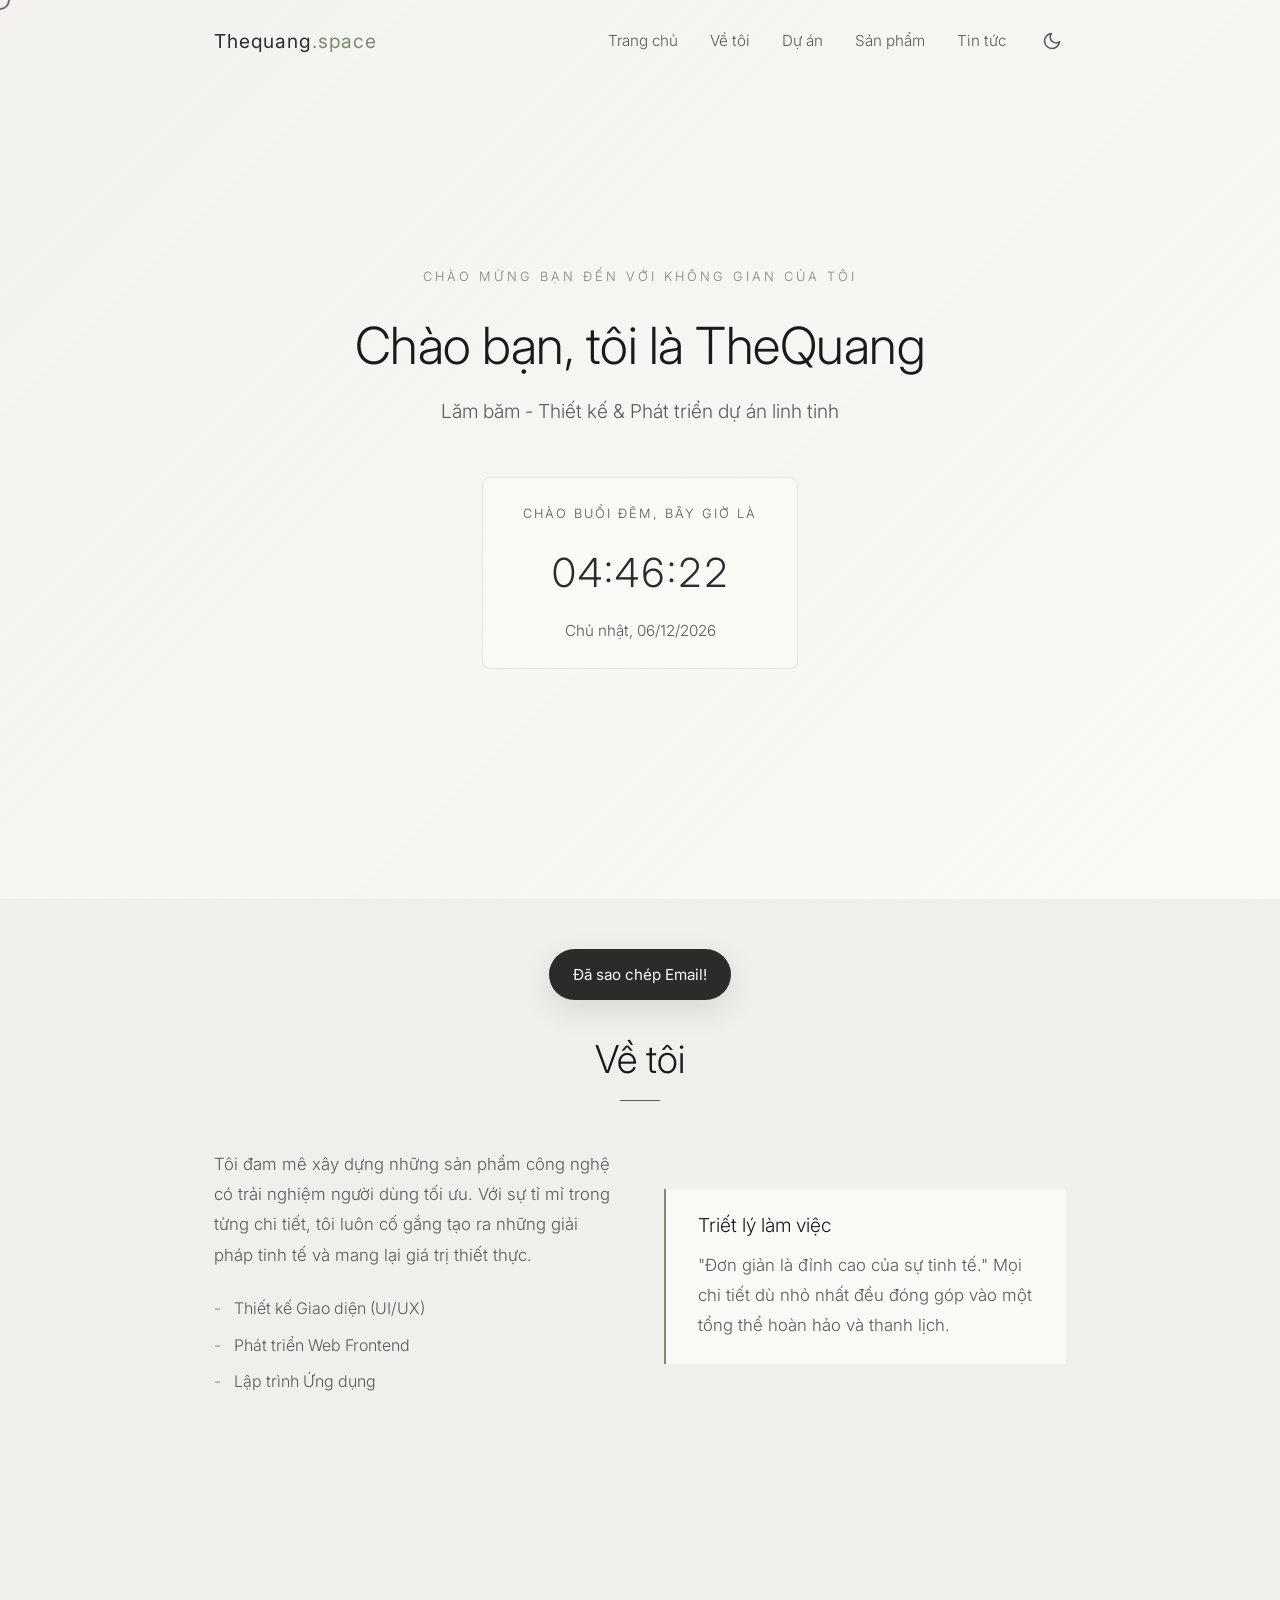
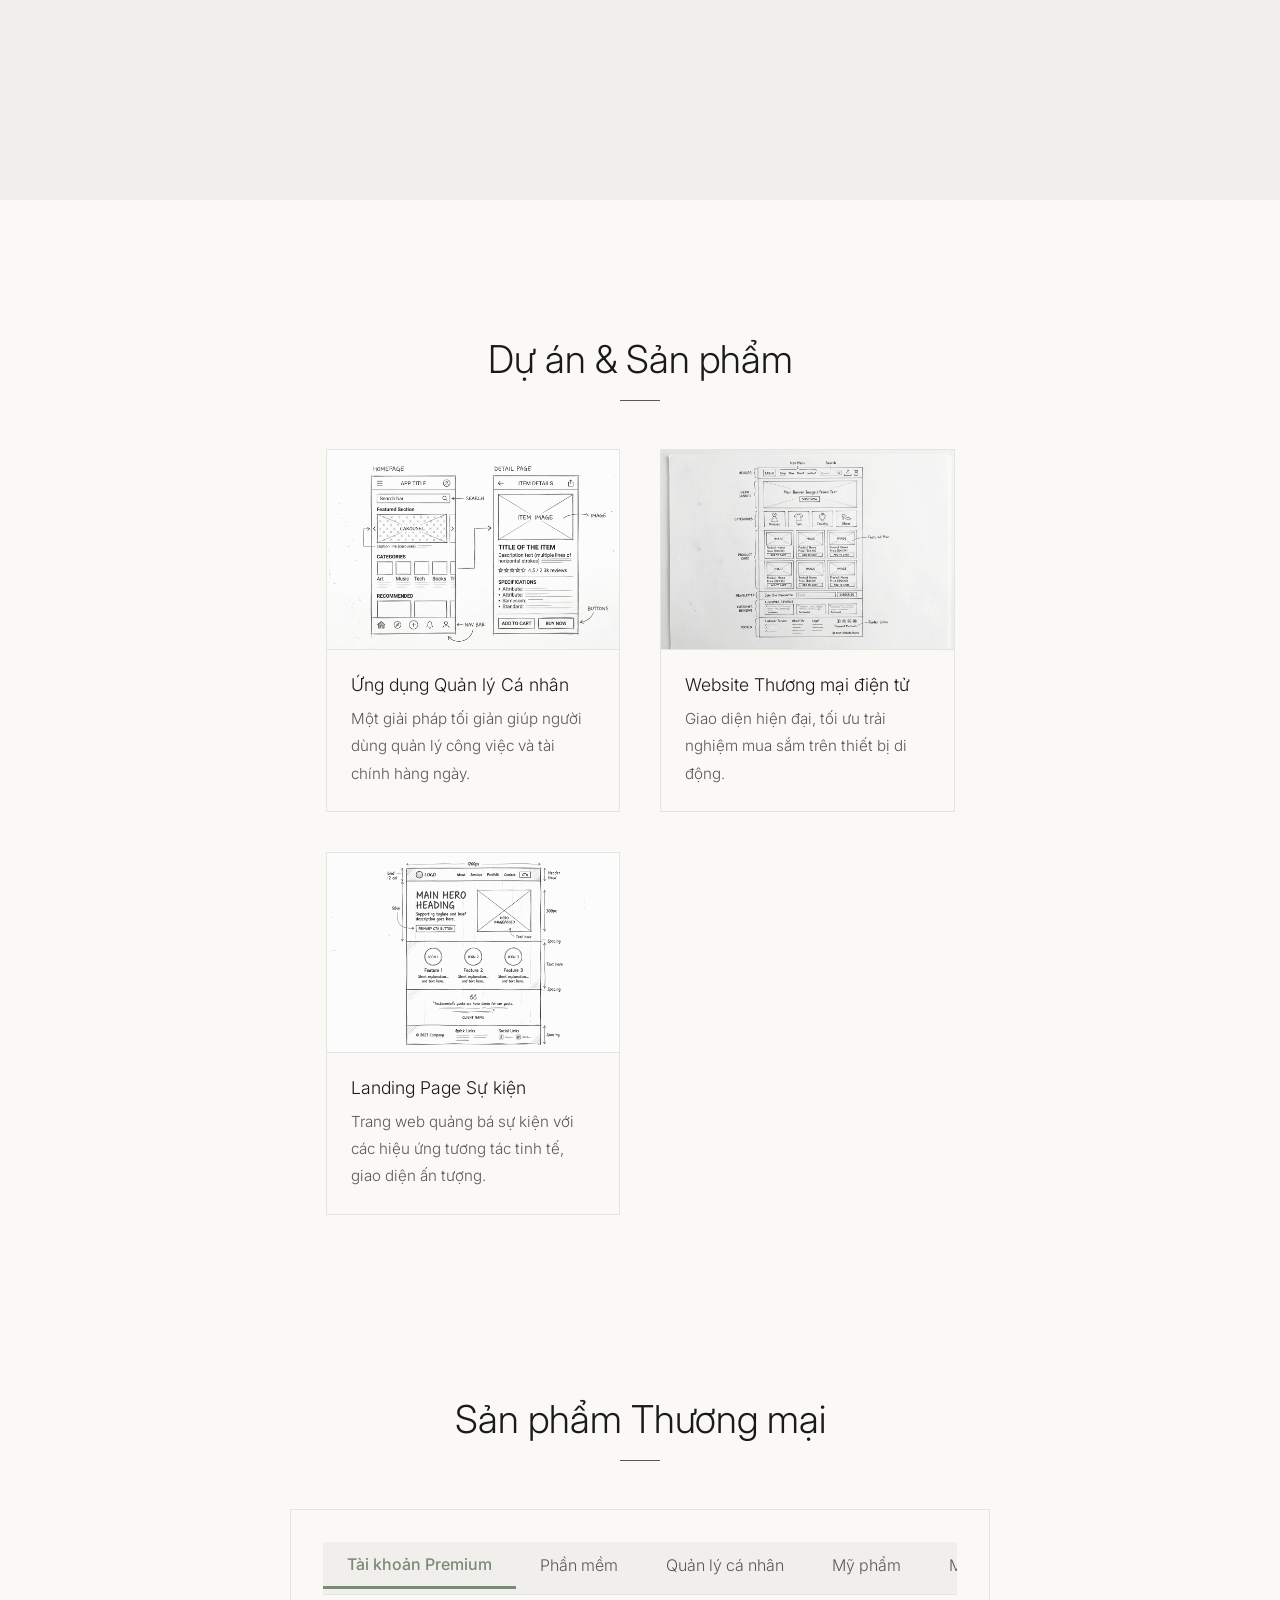
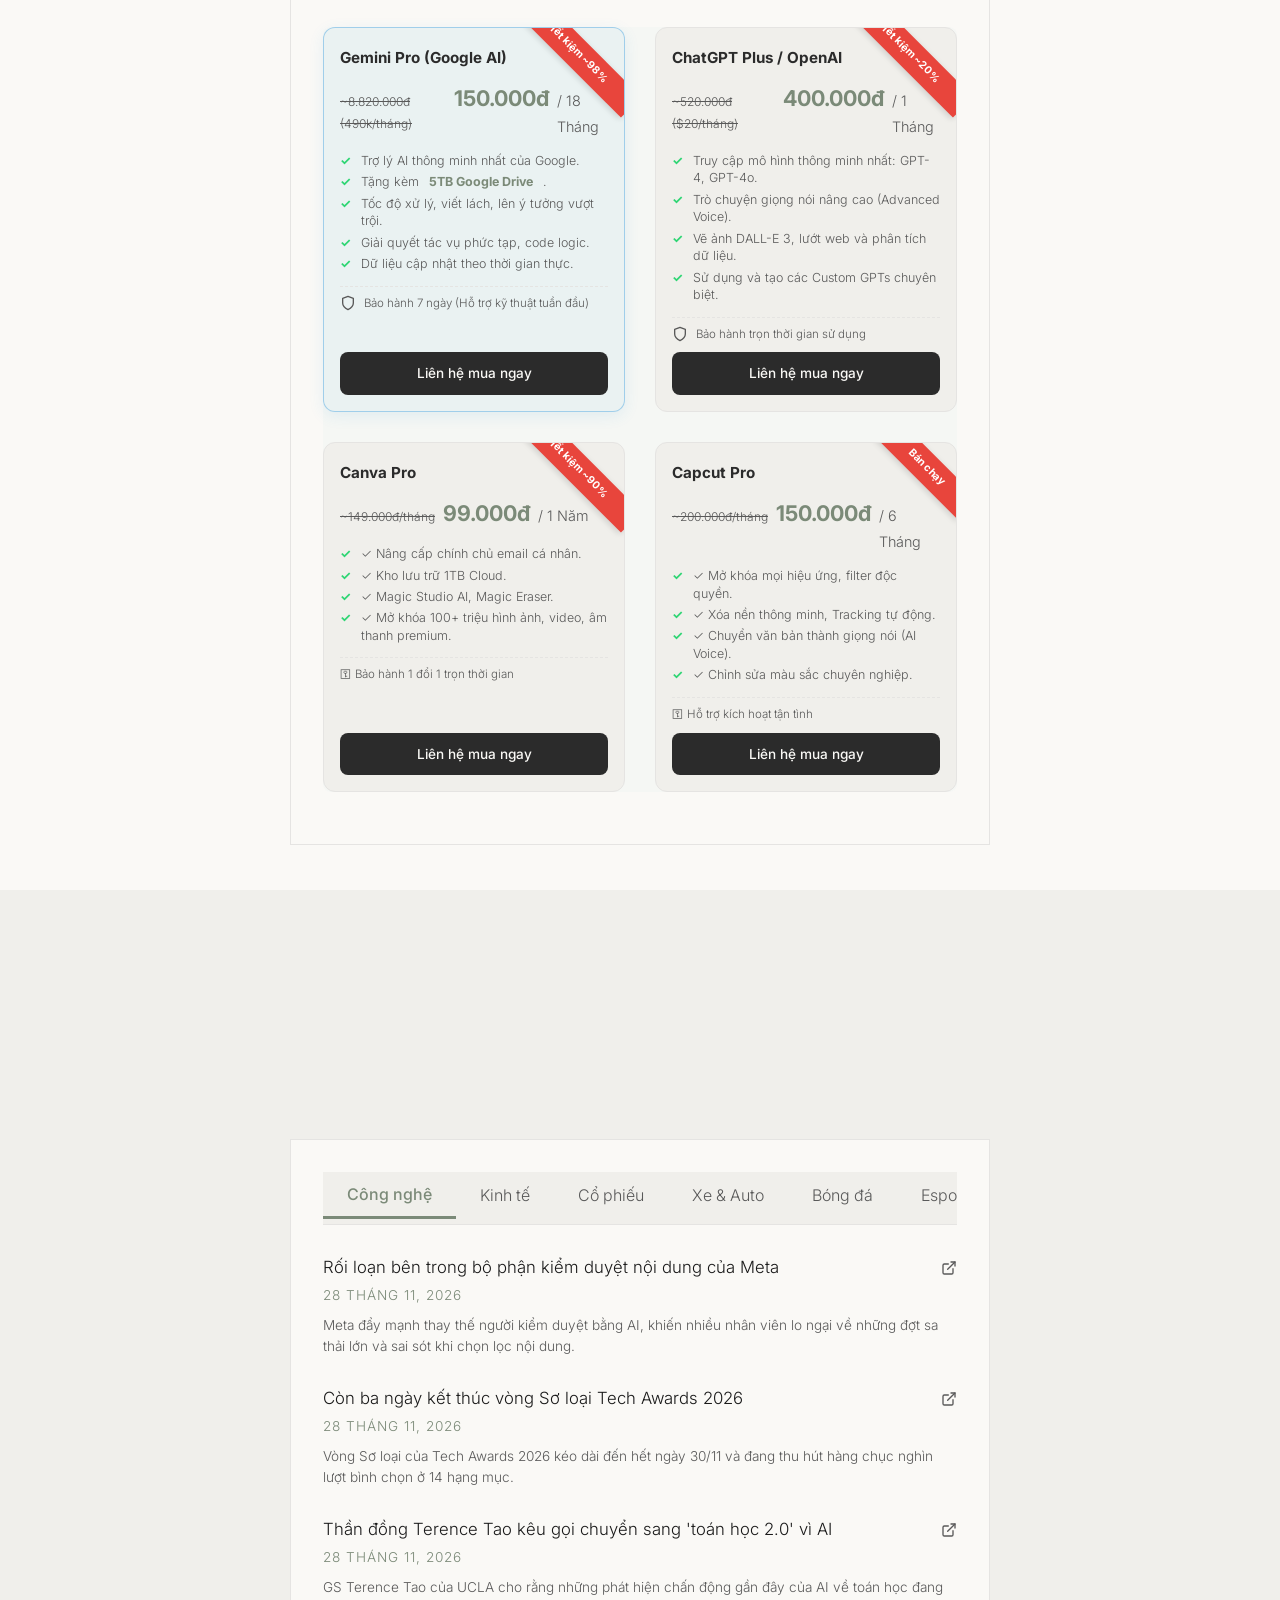
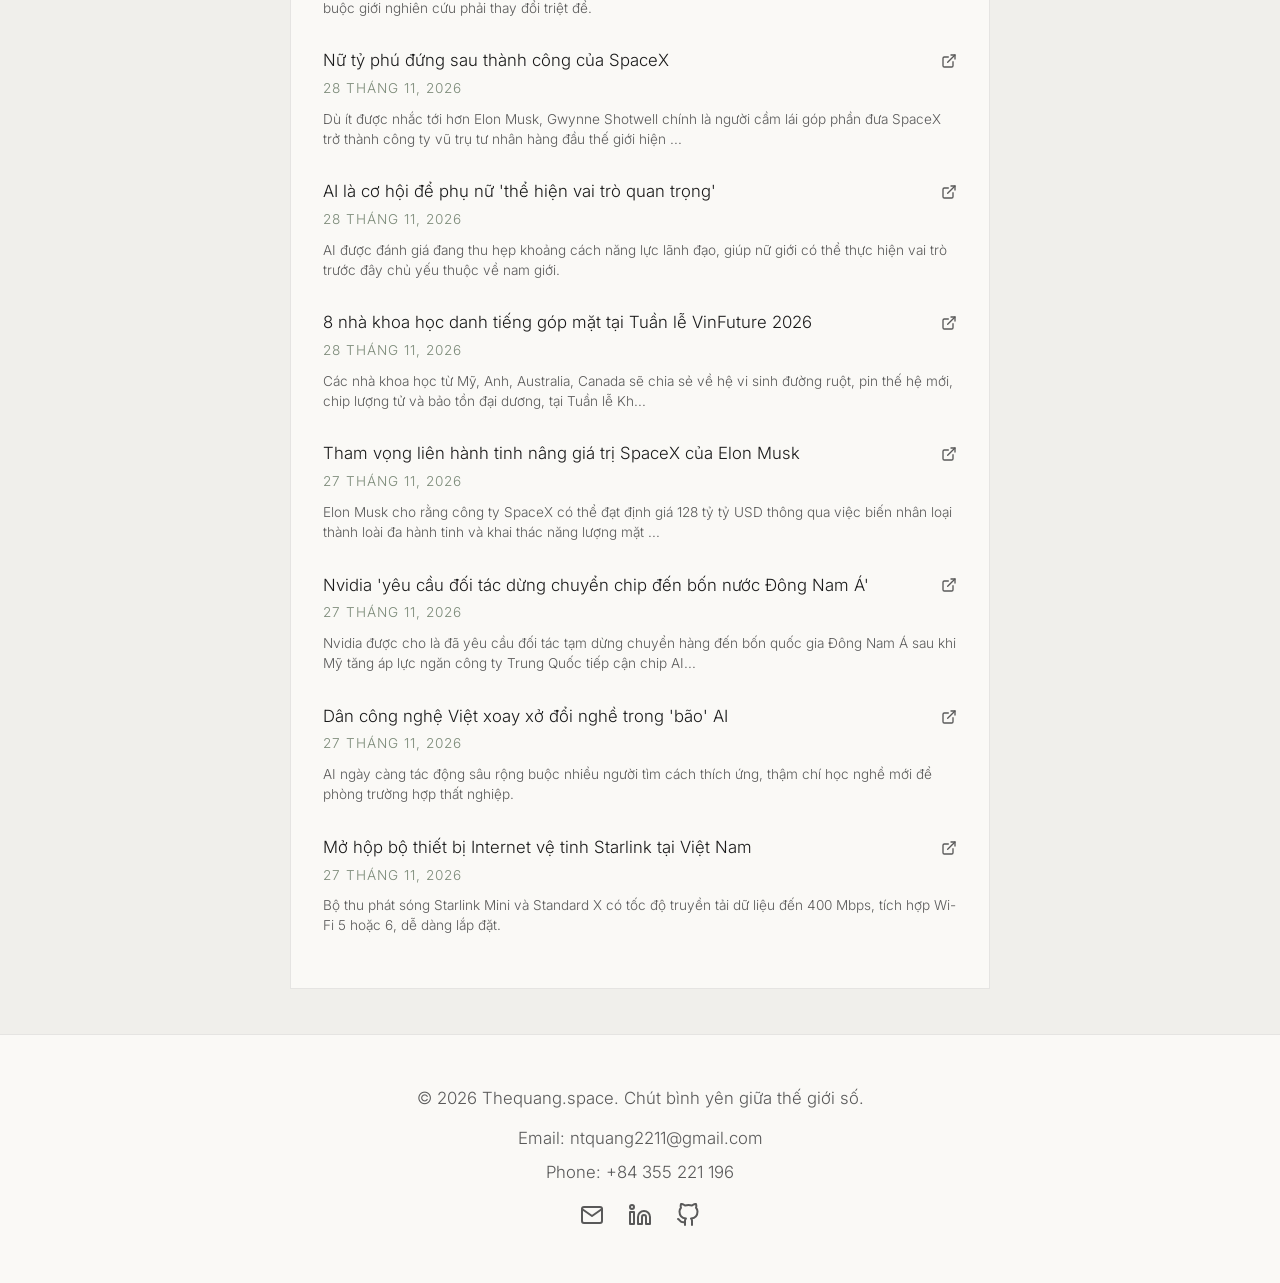
==== commit 2b392781: "Auto-update daily news [2026-11-28]" ====
--- a/index.html
+++ b/index.html
@@ -643,9 +643,39 @@
                         <div id="tech-news" class="tab-pane active">
                             <div class="news-container">
                                 <article class="news-item">
-                                    <h3>Nhà máy sản xuất vệ tinh lớn nhất châu Âu khánh thành <a href="https://vnexpress.net/nha-may-san-xuat-ve-tinh-lon-nhat-chau-au-khanh-thanh-5149561.html" target="_blank" class="source-icon" title="Đến trang nguồn"><svg xmlns="http://www.w3.org/2000/svg" width="16" height="16" viewBox="0 0 24 24" fill="none" stroke="currentColor" stroke-width="2" stroke-linecap="round" stroke-linejoin="round"><path d="M18 13v6a2 2 0 0 1-2 2H5a2 2 0 0 1-2-2V8a2 2 0 0 1 2-2h6"></path><polyline points="15 3 21 3 21 9"></polyline><line x1="10" y1="14" x2="21" y2="3"></line></svg></a></h3>
+                                    <h3>Rối loạn bên trong bộ phận kiểm duyệt nội dung của Meta <a href="https://vnexpress.net/roi-loan-ben-trong-bo-phan-kiem-duyet-noi-dung-cua-meta-5149793.html" target="_blank" class="source-icon" title="Đến trang nguồn"><svg xmlns="http://www.w3.org/2000/svg" width="16" height="16" viewBox="0 0 24 24" fill="none" stroke="currentColor" stroke-width="2" stroke-linecap="round" stroke-linejoin="round"><path d="M18 13v6a2 2 0 0 1-2 2H5a2 2 0 0 1-2-2V8a2 2 0 0 1 2-2h6"></path><polyline points="15 3 21 3 21 9"></polyline><line x1="10" y1="14" x2="21" y2="3"></line></svg></a></h3>
+                                    <span class="news-date">28 Tháng 11, 2026</span>
+                                    <p>Meta đẩy mạnh thay thế người kiểm duyệt bằng AI, khiến nhiều nhân viên lo ngại về những đợt sa thải lớn và sai sót khi chọn lọc nội dung.</p>
+                                </article>
+                                <article class="news-item">
+                                    <h3>Còn ba ngày kết thúc vòng Sơ loại Tech Awards 2026 <a href="https://vnexpress.net/con-ba-ngay-ket-thuc-vong-so-loai-tech-awards-2026-5149753.html" target="_blank" class="source-icon" title="Đến trang nguồn"><svg xmlns="http://www.w3.org/2000/svg" width="16" height="16" viewBox="0 0 24 24" fill="none" stroke="currentColor" stroke-width="2" stroke-linecap="round" stroke-linejoin="round"><path d="M18 13v6a2 2 0 0 1-2 2H5a2 2 0 0 1-2-2V8a2 2 0 0 1 2-2h6"></path><polyline points="15 3 21 3 21 9"></polyline><line x1="10" y1="14" x2="21" y2="3"></line></svg></a></h3>
+                                    <span class="news-date">28 Tháng 11, 2026</span>
+                                    <p>Vòng Sơ loại của Tech Awards 2026 kéo dài đến hết ngày 30/11 và đang thu hút hàng chục nghìn lượt bình chọn ở 14 hạng mục.</p>
+                                </article>
+                                <article class="news-item">
+                                    <h3>Thần đồng Terence Tao kêu gọi chuyển sang 'toán học 2.0' vì AI <a href="https://vnexpress.net/than-dong-terence-tao-keu-goi-chuyen-sang-toan-hoc-2-0-vi-ai-5149544.html" target="_blank" class="source-icon" title="Đến trang nguồn"><svg xmlns="http://www.w3.org/2000/svg" width="16" height="16" viewBox="0 0 24 24" fill="none" stroke="currentColor" stroke-width="2" stroke-linecap="round" stroke-linejoin="round"><path d="M18 13v6a2 2 0 0 1-2 2H5a2 2 0 0 1-2-2V8a2 2 0 0 1 2-2h6"></path><polyline points="15 3 21 3 21 9"></polyline><line x1="10" y1="14" x2="21" y2="3"></line></svg></a></h3>
+                                    <span class="news-date">28 Tháng 11, 2026</span>
+                                    <p>GS Terence Tao của UCLA cho rằng những phát hiện chấn động gần đây của AI về toán học đang buộc giới nghiên cứu phải thay đổi triệt để.</p>
+                                </article>
+                                <article class="news-item">
+                                    <h3>Nữ tỷ phú đứng sau thành công của SpaceX <a href="https://vnexpress.net/nu-ty-phu-dung-sau-thanh-cong-cua-spacex-5149335.html" target="_blank" class="source-icon" title="Đến trang nguồn"><svg xmlns="http://www.w3.org/2000/svg" width="16" height="16" viewBox="0 0 24 24" fill="none" stroke="currentColor" stroke-width="2" stroke-linecap="round" stroke-linejoin="round"><path d="M18 13v6a2 2 0 0 1-2 2H5a2 2 0 0 1-2-2V8a2 2 0 0 1 2-2h6"></path><polyline points="15 3 21 3 21 9"></polyline><line x1="10" y1="14" x2="21" y2="3"></line></svg></a></h3>
+                                    <span class="news-date">28 Tháng 11, 2026</span>
+                                    <p>Dù ít được nhắc tới hơn Elon Musk, Gwynne Shotwell chính là người cầm lái góp phần đưa SpaceX trở thành công ty vũ trụ tư nhân hàng đầu thế giới hiện ...</p>
+                                </article>
+                                <article class="news-item">
+                                    <h3>AI là cơ hội để phụ nữ 'thể hiện vai trò quan trọng' <a href="https://vnexpress.net/ai-la-co-hoi-de-phu-nu-the-hien-vai-tro-quan-trong-5149809.html" target="_blank" class="source-icon" title="Đến trang nguồn"><svg xmlns="http://www.w3.org/2000/svg" width="16" height="16" viewBox="0 0 24 24" fill="none" stroke="currentColor" stroke-width="2" stroke-linecap="round" stroke-linejoin="round"><path d="M18 13v6a2 2 0 0 1-2 2H5a2 2 0 0 1-2-2V8a2 2 0 0 1 2-2h6"></path><polyline points="15 3 21 3 21 9"></polyline><line x1="10" y1="14" x2="21" y2="3"></line></svg></a></h3>
+                                    <span class="news-date">28 Tháng 11, 2026</span>
+                                    <p>AI được đánh giá đang thu hẹp khoảng cách năng lực lãnh đạo, giúp nữ giới có thể thực hiện vai trò trước đây chủ yếu thuộc về nam giới.</p>
+                                </article>
+                                <article class="news-item">
+                                    <h3>8 nhà khoa học danh tiếng góp mặt tại Tuần lễ VinFuture 2026 <a href="https://vnexpress.net/8-nha-khoa-hoc-danh-tieng-gop-mat-tai-tuan-le-vinfuture-2026-5149924.html" target="_blank" class="source-icon" title="Đến trang nguồn"><svg xmlns="http://www.w3.org/2000/svg" width="16" height="16" viewBox="0 0 24 24" fill="none" stroke="currentColor" stroke-width="2" stroke-linecap="round" stroke-linejoin="round"><path d="M18 13v6a2 2 0 0 1-2 2H5a2 2 0 0 1-2-2V8a2 2 0 0 1 2-2h6"></path><polyline points="15 3 21 3 21 9"></polyline><line x1="10" y1="14" x2="21" y2="3"></line></svg></a></h3>
+                                    <span class="news-date">28 Tháng 11, 2026</span>
+                                    <p>Các nhà khoa học từ Mỹ, Anh, Australia, Canada sẽ chia sẻ về hệ vi sinh đường ruột, pin thế hệ mới, chip lượng tử và bảo tồn đại dương, tại Tuần lễ Kh...</p>
+                                </article>
+                                <article class="news-item">
+                                    <h3>Tham vọng liên hành tinh nâng giá trị SpaceX của Elon Musk <a href="https://vnexpress.net/tham-vong-lien-hanh-tinh-nang-gia-tri-spacex-cua-elon-musk-5149606.html" target="_blank" class="source-icon" title="Đến trang nguồn"><svg xmlns="http://www.w3.org/2000/svg" width="16" height="16" viewBox="0 0 24 24" fill="none" stroke="currentColor" stroke-width="2" stroke-linecap="round" stroke-linejoin="round"><path d="M18 13v6a2 2 0 0 1-2 2H5a2 2 0 0 1-2-2V8a2 2 0 0 1 2-2h6"></path><polyline points="15 3 21 3 21 9"></polyline><line x1="10" y1="14" x2="21" y2="3"></line></svg></a></h3>
                                     <span class="news-date">27 Tháng 11, 2026</span>
-                                    <p>Vua Bỉ Philippe tuần này khánh thành nhà máy hình bầu dục rộng 20.000 m2 ở Charleroi, có khả năng sản xuất 500 vệ tinh mỗi năm.</p>
+                                    <p>Elon Musk cho rằng công ty SpaceX có thể đạt định giá 128 tỷ tỷ USD thông qua việc biến nhân loại thành loài đa hành tinh và khai thác năng lượng mặt ...</p>
                                 </article>
                                 <article class="news-item">
                                     <h3>Nvidia 'yêu cầu đối tác dừng chuyển chip đến bốn nước Đông Nam Á' <a href="https://vnexpress.net/nvidia-yeu-cau-doi-tac-dung-chuyen-chip-den-bon-nuoc-dong-nam-a-5149453.html" target="_blank" class="source-icon" title="Đến trang nguồn"><svg xmlns="http://www.w3.org/2000/svg" width="16" height="16" viewBox="0 0 24 24" fill="none" stroke="currentColor" stroke-width="2" stroke-linecap="round" stroke-linejoin="round"><path d="M18 13v6a2 2 0 0 1-2 2H5a2 2 0 0 1-2-2V8a2 2 0 0 1 2-2h6"></path><polyline points="15 3 21 3 21 9"></polyline><line x1="10" y1="14" x2="21" y2="3"></line></svg></a></h3>
@@ -662,90 +692,60 @@
                                     <span class="news-date">27 Tháng 11, 2026</span>
                                     <p>Bộ thu phát sóng Starlink Mini và Standard X có tốc độ truyền tải dữ liệu đến 400 Mbps, tích hợp Wi-Fi 5 hoặc 6, dễ dàng lắp đặt.</p>
                                 </article>
-                                <article class="news-item">
-                                    <h3>Nhiều trang web mất khách vì Google trả lời thay <a href="https://vnexpress.net/nhieu-trang-web-mat-khach-vi-google-tra-loi-thay-5148929.html" target="_blank" class="source-icon" title="Đến trang nguồn"><svg xmlns="http://www.w3.org/2000/svg" width="16" height="16" viewBox="0 0 24 24" fill="none" stroke="currentColor" stroke-width="2" stroke-linecap="round" stroke-linejoin="round"><path d="M18 13v6a2 2 0 0 1-2 2H5a2 2 0 0 1-2-2V8a2 2 0 0 1 2-2h6"></path><polyline points="15 3 21 3 21 9"></polyline><line x1="10" y1="14" x2="21" y2="3"></line></svg></a></h3>
-                                    <span class="news-date">27 Tháng 11, 2026</span>
-                                    <p>Chế độ AI Mode trả lời ngay trên trang tìm kiếm Google khiến người dùng ít bấm vào đường link, làm lung lay mô hình "Google gửi khách, web kiếm tiền" ...</p>
-                                </article>
-                                <article class="news-item">
-                                    <h3>Việt Nam có thêm trung tâm dữ liệu đạt đủ ba chuẩn quốc tế <a href="https://vnexpress.net/viet-nam-co-them-trung-tam-du-lieu-dat-du-ba-chuan-quoc-te-5149565.html" target="_blank" class="source-icon" title="Đến trang nguồn"><svg xmlns="http://www.w3.org/2000/svg" width="16" height="16" viewBox="0 0 24 24" fill="none" stroke="currentColor" stroke-width="2" stroke-linecap="round" stroke-linejoin="round"><path d="M18 13v6a2 2 0 0 1-2 2H5a2 2 0 0 1-2-2V8a2 2 0 0 1 2-2h6"></path><polyline points="15 3 21 3 21 9"></polyline><line x1="10" y1="14" x2="21" y2="3"></line></svg></a></h3>
-                                    <span class="news-date">27 Tháng 11, 2026</span>
-                                    <p>VNPT IDC Hòa Lạc được cấp chứng nhận Tier III TCOS Silver, hoàn thiện bộ ba tiêu chuẩn quốc tế về thiết kế, xây dựng và vận hành trung tâm dữ liệu.</p>
-                                </article>
-                                <article class="news-item">
-                                    <h3>Mô hình lò phản ứng hạt nhân, máy đào hầm tại Geotech Hanoi  2026 <a href="https://vnexpress.net/mo-hinh-lo-phan-ung-hat-nhan-may-dao-ham-tai-geotech-hanoi-2026-5149384.html" target="_blank" class="source-icon" title="Đến trang nguồn"><svg xmlns="http://www.w3.org/2000/svg" width="16" height="16" viewBox="0 0 24 24" fill="none" stroke="currentColor" stroke-width="2" stroke-linecap="round" stroke-linejoin="round"><path d="M18 13v6a2 2 0 0 1-2 2H5a2 2 0 0 1-2-2V8a2 2 0 0 1 2-2h6"></path><polyline points="15 3 21 3 21 9"></polyline><line x1="10" y1="14" x2="21" y2="3"></line></svg></a></h3>
-                                    <span class="news-date">27 Tháng 11, 2026</span>
-                                    <p>Mô hình lò phản ứng hạt nhân cùng nhiều công nghệ sẵn sàng chuyển giao đưa vào ứng dụng, được giới thiệu tại Hội nghị quốc tế lần thứ 6 về Địa kỹ thuậ...</p>
-                                </article>
-                                <article class="news-item">
-                                    <h3>Hãng phần mềm lớn nhất châu Âu có thể sa thải 10.000 người <a href="https://vnexpress.net/hang-phan-mem-lon-nhat-chau-au-co-the-sa-thai-10-000-nguoi-5149433.html" target="_blank" class="source-icon" title="Đến trang nguồn"><svg xmlns="http://www.w3.org/2000/svg" width="16" height="16" viewBox="0 0 24 24" fill="none" stroke="currentColor" stroke-width="2" stroke-linecap="round" stroke-linejoin="round"><path d="M18 13v6a2 2 0 0 1-2 2H5a2 2 0 0 1-2-2V8a2 2 0 0 1 2-2h6"></path><polyline points="15 3 21 3 21 9"></polyline><line x1="10" y1="14" x2="21" y2="3"></line></svg></a></h3>
-                                    <span class="news-date">27 Tháng 11, 2026</span>
-                                    <p>SAP, hãng phần mềm nổi tiếng Đức, được cho là có thể cắt giảm hơn 10.000 nhân sự khi công ty trong quá trình tái cấu trúc mảng trí tuệ nhân tạo.</p>
-                                </article>
-                                <article class="news-item">
-                                    <h3>Laptop '2 trong 1' giá gần 40 triệu đồng <a href="https://vnexpress.net/laptop-2-trong-1-gia-gan-40-trieu-dong-5148177.html" target="_blank" class="source-icon" title="Đến trang nguồn"><svg xmlns="http://www.w3.org/2000/svg" width="16" height="16" viewBox="0 0 24 24" fill="none" stroke="currentColor" stroke-width="2" stroke-linecap="round" stroke-linejoin="round"><path d="M18 13v6a2 2 0 0 1-2 2H5a2 2 0 0 1-2-2V8a2 2 0 0 1 2-2h6"></path><polyline points="15 3 21 3 21 9"></polyline><line x1="10" y1="14" x2="21" y2="3"></line></svg></a></h3>
-                                    <span class="news-date">27 Tháng 11, 2026</span>
-                                    <p>Lenovo IdeaPad 5i có màn hình cảm ứng mở 360 độ để dùng như máy tính bảng hoặc bảng vẽ, nhưng khá dày.</p>
-                                </article>
-                                <article class="news-item">
-                                    <h3>10 năm nhà khoa học Việt tìm cách đưa máy chiếu tia plasma vào ứng dụng <a href="https://vnexpress.net/10-nam-nha-khoa-hoc-viet-tim-cach-dua-may-chieu-tia-plasma-vao-ung-dung-5144994.html" target="_blank" class="source-icon" title="Đến trang nguồn"><svg xmlns="http://www.w3.org/2000/svg" width="16" height="16" viewBox="0 0 24 24" fill="none" stroke="currentColor" stroke-width="2" stroke-linecap="round" stroke-linejoin="round"><path d="M18 13v6a2 2 0 0 1-2 2H5a2 2 0 0 1-2-2V8a2 2 0 0 1 2-2h6"></path><polyline points="15 3 21 3 21 9"></polyline><line x1="10" y1="14" x2="21" y2="3"></line></svg></a></h3>
-                                    <span class="news-date">27 Tháng 11, 2026</span>
-                                    <p>Nhóm sáng lập Công ty Plasma Việt Nam phát triển thành công máy plasma lạnh hỗ trợ điều trị vết thương, dành nhiều năm chứng minh hiệu quả để thương m...</p>
-                                </article>
                             </div>
                         </div>
                         <!-- economy-news Tab -->
                         <div id="economy-news" class="tab-pane">
                             <div class="news-container">
                                 <article class="news-item">
-                                    <h3>Cổ phiếu dầu khí bùng nổ <a href="https://vnexpress.net/co-phieu-dau-khi-bung-no-5149677.html" target="_blank" class="source-icon" title="Đến trang nguồn"><svg xmlns="http://www.w3.org/2000/svg" width="16" height="16" viewBox="0 0 24 24" fill="none" stroke="currentColor" stroke-width="2" stroke-linecap="round" stroke-linejoin="round"><path d="M18 13v6a2 2 0 0 1-2 2H5a2 2 0 0 1-2-2V8a2 2 0 0 1 2-2h6"></path><polyline points="15 3 21 3 21 9"></polyline><line x1="10" y1="14" x2="21" y2="3"></line></svg></a></h3>
+                                    <h3>Công ty chưa từng lỗ suốt 108 năm <a href="https://vnexpress.net/cong-ty-chua-tung-lo-suot-108-nam-5149967.html" target="_blank" class="source-icon" title="Đến trang nguồn"><svg xmlns="http://www.w3.org/2000/svg" width="16" height="16" viewBox="0 0 24 24" fill="none" stroke="currentColor" stroke-width="2" stroke-linecap="round" stroke-linejoin="round"><path d="M18 13v6a2 2 0 0 1-2 2H5a2 2 0 0 1-2-2V8a2 2 0 0 1 2-2h6"></path><polyline points="15 3 21 3 21 9"></polyline><line x1="10" y1="14" x2="21" y2="3"></line></svg></a></h3>
+                                    <span class="news-date">28 Tháng 11, 2026</span>
+                                    <p>D&amp;H Distributing - công ty gia đình ít tên tuổi ở Mỹ - thành lập năm 1918 và đã có lợi nhuận suốt 432 quý liên tiếp.</p>
+                                </article>
+                                <article class="news-item">
+                                    <h3>Vì sao súp lơ, xà lách Trung Quốc vào Việt Nam tăng đột biến? <a href="https://vnexpress.net/vi-sao-sup-lo-xa-lach-trung-quoc-vao-viet-nam-tang-dot-bien-5149841.html" target="_blank" class="source-icon" title="Đến trang nguồn"><svg xmlns="http://www.w3.org/2000/svg" width="16" height="16" viewBox="0 0 24 24" fill="none" stroke="currentColor" stroke-width="2" stroke-linecap="round" stroke-linejoin="round"><path d="M18 13v6a2 2 0 0 1-2 2H5a2 2 0 0 1-2-2V8a2 2 0 0 1 2-2h6"></path><polyline points="15 3 21 3 21 9"></polyline><line x1="10" y1="14" x2="21" y2="3"></line></svg></a></h3>
+                                    <span class="news-date">28 Tháng 11, 2026</span>
+                                    <p>Súp lơ, xà lách Trung Quốc có giá thấp hơn, hình thức đồng đều và nguồn hàng ổn định, trong khi rau trong nước chịu sức ép từ thời tiết, mùa vụ và chi...</p>
+                                </article>
+                                <article class="news-item">
+                                    <h3>Người Mỹ chật vật săn giảm giá Black Friday <a href="https://vnexpress.net/nguoi-my-chat-vat-san-giam-gia-black-friday-5149928.html" target="_blank" class="source-icon" title="Đến trang nguồn"><svg xmlns="http://www.w3.org/2000/svg" width="16" height="16" viewBox="0 0 24 24" fill="none" stroke="currentColor" stroke-width="2" stroke-linecap="round" stroke-linejoin="round"><path d="M18 13v6a2 2 0 0 1-2 2H5a2 2 0 0 1-2-2V8a2 2 0 0 1 2-2h6"></path><polyline points="15 3 21 3 21 9"></polyline><line x1="10" y1="14" x2="21" y2="3"></line></svg></a></h3>
+                                    <span class="news-date">28 Tháng 11, 2026</span>
+                                    <p>Người Mỹ đổ đến các trung tâm thương mại và website hôm 27/11, nhưng khó tìm được các ưu đãi đủ lớn để bù lạm phát.</p>
+                                </article>
+                                <article class="news-item">
+                                    <h3>Ông Trump từng vận động Venezuela, Iraq rời OPEC <a href="https://vnexpress.net/ong-trump-tung-van-dong-venezuela-iraq-roi-opec-5149903.html" target="_blank" class="source-icon" title="Đến trang nguồn"><svg xmlns="http://www.w3.org/2000/svg" width="16" height="16" viewBox="0 0 24 24" fill="none" stroke="currentColor" stroke-width="2" stroke-linecap="round" stroke-linejoin="round"><path d="M18 13v6a2 2 0 0 1-2 2H5a2 2 0 0 1-2-2V8a2 2 0 0 1 2-2h6"></path><polyline points="15 3 21 3 21 9"></polyline><line x1="10" y1="14" x2="21" y2="3"></line></svg></a></h3>
+                                    <span class="news-date">28 Tháng 11, 2026</span>
+                                    <p>Chính quyền Tổng thống Trump từng thuyết phục Venezuela, Iraq cân nhắc rời OPEC hồi đầu năm, theo Reuters.</p>
+                                </article>
+                                <article class="news-item">
+                                    <h3>Cải tạo chung cư cũ, chủ căn hộ được bồi thường thế nào từ giữa 2027 <a href="https://vnexpress.net/cai-tao-chung-cu-cu-chu-can-ho-duoc-boi-thuong-the-nao-tu-giua-2027-5149304.html" target="_blank" class="source-icon" title="Đến trang nguồn"><svg xmlns="http://www.w3.org/2000/svg" width="16" height="16" viewBox="0 0 24 24" fill="none" stroke="currentColor" stroke-width="2" stroke-linecap="round" stroke-linejoin="round"><path d="M18 13v6a2 2 0 0 1-2 2H5a2 2 0 0 1-2-2V8a2 2 0 0 1 2-2h6"></path><polyline points="15 3 21 3 21 9"></polyline><line x1="10" y1="14" x2="21" y2="3"></line></svg></a></h3>
+                                    <span class="news-date">28 Tháng 11, 2026</span>
+                                    <p>Từ 1/7/2027, chủ căn hộ chung cư xây trước năm 1994 không được tự góp tiền cải tạo, mà nhận bồi thường bằng nhà, đất hoặc tiền theo hệ số K.</p>
+                                </article>
+                                <article class="news-item">
+                                    <h3>Dragon Capital đề xuất Việt Nam thử nghiệm phát hành trái phiếu Panda, Dim Sum <a href="https://vnexpress.net/dragon-capital-de-xuat-viet-nam-thu-nghiem-phat-hanh-trai-phieu-panda-dim-sum-5149819.html" target="_blank" class="source-icon" title="Đến trang nguồn"><svg xmlns="http://www.w3.org/2000/svg" width="16" height="16" viewBox="0 0 24 24" fill="none" stroke="currentColor" stroke-width="2" stroke-linecap="round" stroke-linejoin="round"><path d="M18 13v6a2 2 0 0 1-2 2H5a2 2 0 0 1-2-2V8a2 2 0 0 1 2-2h6"></path><polyline points="15 3 21 3 21 9"></polyline><line x1="10" y1="14" x2="21" y2="3"></line></svg></a></h3>
+                                    <span class="news-date">28 Tháng 11, 2026</span>
+                                    <p>Dragon Capital đề xuất Bộ Tài chính thí điểm phát hành 5-10 tỷ nhân dân tệ trái phiếu năm 2027, nhằm tạo mức giá tham chiếu cho các khoản vay bằng đồn...</p>
+                                </article>
+                                <article class="news-item">
+                                    <h3>Có 1,5 tỷ đồng nên đầu tư gì khi nghỉ hưu? <a href="https://vnexpress.net/co-1-5-ty-dong-nen-dau-tu-gi-khi-nghi-huu-5149450.html" target="_blank" class="source-icon" title="Đến trang nguồn"><svg xmlns="http://www.w3.org/2000/svg" width="16" height="16" viewBox="0 0 24 24" fill="none" stroke="currentColor" stroke-width="2" stroke-linecap="round" stroke-linejoin="round"><path d="M18 13v6a2 2 0 0 1-2 2H5a2 2 0 0 1-2-2V8a2 2 0 0 1 2-2h6"></path><polyline points="15 3 21 3 21 9"></polyline><line x1="10" y1="14" x2="21" y2="3"></line></svg></a></h3>
+                                    <span class="news-date">28 Tháng 11, 2026</span>
+                                    <p>Theo chuyên gia, người về hưu cần ưu tiên ổn định nên dành nhiều tiền để gửi tiết kiệm, còn lại đầu tư vào quỹ mở trái phiếu và cổ phiếu.</p>
+                                </article>
+                                <article class="news-item">
+                                    <h3>Việt Nam có thể đạt GDP bình quân đầu người lên tới 30.000 USD vào 2045 <a href="https://vnexpress.net/viet-nam-co-the-dat-gdp-binh-quan-dau-nguoi-len-toi-30-000-usd-vao-2045-5149684.html" target="_blank" class="source-icon" title="Đến trang nguồn"><svg xmlns="http://www.w3.org/2000/svg" width="16" height="16" viewBox="0 0 24 24" fill="none" stroke="currentColor" stroke-width="2" stroke-linecap="round" stroke-linejoin="round"><path d="M18 13v6a2 2 0 0 1-2 2H5a2 2 0 0 1-2-2V8a2 2 0 0 1 2-2h6"></path><polyline points="15 3 21 3 21 9"></polyline><line x1="10" y1="14" x2="21" y2="3"></line></svg></a></h3>
                                     <span class="news-date">27 Tháng 11, 2026</span>
-                                    <p>BSR, PVS và PVD tăng trần, cùng nhiều cổ phiếu dầu khí ghi nhận lực cầu lớn, trở thành nhóm dẫn dắt giúp chứng khoán cải thiện hơn 24 điểm.</p>
-                                </article>
-                                <article class="news-item">
-                                    <h3>TP HCM đông đúc, Hà Nội trầm lắng ngày Black Friday <a href="https://vnexpress.net/tp-hcm-dong-duc-ha-noi-tram-lang-ngay-black-friday-5149598.html" target="_blank" class="source-icon" title="Đến trang nguồn"><svg xmlns="http://www.w3.org/2000/svg" width="16" height="16" viewBox="0 0 24 24" fill="none" stroke="currentColor" stroke-width="2" stroke-linecap="round" stroke-linejoin="round"><path d="M18 13v6a2 2 0 0 1-2 2H5a2 2 0 0 1-2-2V8a2 2 0 0 1 2-2h6"></path><polyline points="15 3 21 3 21 9"></polyline><line x1="10" y1="14" x2="21" y2="3"></line></svg></a></h3>
+                                    <p>GDP bình quân đầu người của Việt Nam có thể đạt 25.000-30.000 USD vào năm 2045 nếu cải cách mạnh mẽ, theo chuyên gia.</p>
+                                </article>
+                                <article class="news-item">
+                                    <h3>Moody's nâng xếp hạng tín nhiệm Việt Nam lên sát ngưỡng đầu tư <a href="https://vnexpress.net/moody-s-nang-xep-hang-tin-nhiem-viet-nam-len-sat-nguong-dau-tu-5149782.html" target="_blank" class="source-icon" title="Đến trang nguồn"><svg xmlns="http://www.w3.org/2000/svg" width="16" height="16" viewBox="0 0 24 24" fill="none" stroke="currentColor" stroke-width="2" stroke-linecap="round" stroke-linejoin="round"><path d="M18 13v6a2 2 0 0 1-2 2H5a2 2 0 0 1-2-2V8a2 2 0 0 1 2-2h6"></path><polyline points="15 3 21 3 21 9"></polyline><line x1="10" y1="14" x2="21" y2="3"></line></svg></a></h3>
                                     <span class="news-date">27 Tháng 11, 2026</span>
-                                    <p>Trong khi các trung tâm thương mại tại TP HCM đông đúc khách mua sắm dịp Black Friday, nhiều gian hàng ở Hà Nội khá vắng vẻ dù tung ra mức giảm giá đế...</p>
-                                </article>
-                                <article class="news-item">
-                                    <h3>Thủ tướng: Thuế Mỹ áp với Việt Nam sẽ thấp hơn nhiều mức 35% <a href="https://vnexpress.net/thu-tuong-thue-my-ap-voi-viet-nam-se-thap-hon-nhieu-muc-35-5149602.html" target="_blank" class="source-icon" title="Đến trang nguồn"><svg xmlns="http://www.w3.org/2000/svg" width="16" height="16" viewBox="0 0 24 24" fill="none" stroke="currentColor" stroke-width="2" stroke-linecap="round" stroke-linejoin="round"><path d="M18 13v6a2 2 0 0 1-2 2H5a2 2 0 0 1-2-2V8a2 2 0 0 1 2-2h6"></path><polyline points="15 3 21 3 21 9"></polyline><line x1="10" y1="14" x2="21" y2="3"></line></svg></a></h3>
+                                    <p>Moody’s nâng xếp hạng tín nhiệm của Việt Nam từ Ba2 lên Ba1, triển vọng ổn định, chỉ còn cách ngưỡng đầu tư một bậc.</p>
+                                </article>
+                                <article class="news-item">
+                                    <h3>Con gái ông Nguyễn Quốc Kỳ làm Phó tổng giám đốc Vietravel <a href="https://vnexpress.net/con-gai-ong-nguyen-quoc-ky-lam-pho-tong-giam-doc-vietravel-5149764.html" target="_blank" class="source-icon" title="Đến trang nguồn"><svg xmlns="http://www.w3.org/2000/svg" width="16" height="16" viewBox="0 0 24 24" fill="none" stroke="currentColor" stroke-width="2" stroke-linecap="round" stroke-linejoin="round"><path d="M18 13v6a2 2 0 0 1-2 2H5a2 2 0 0 1-2-2V8a2 2 0 0 1 2-2h6"></path><polyline points="15 3 21 3 21 9"></polyline><line x1="10" y1="14" x2="21" y2="3"></line></svg></a></h3>
                                     <span class="news-date">27 Tháng 11, 2026</span>
-                                    <p>Việt Nam và Mỹ đang hoàn tất các vấn đề kỹ thuật để ký kết hiệp định thương mại đối ứng, và mức thuế áp dụng sẽ thấp hơn nhiều ngưỡng tối đa 35% phía ...</p>
-                                </article>
-                                <article class="news-item">
-                                    <h3>'Chứng khoán phải là kênh huy động vốn trung, dài hạn' <a href="https://vnexpress.net/chung-khoan-phai-la-kenh-huy-dong-von-trung-dai-han-5149538.html" target="_blank" class="source-icon" title="Đến trang nguồn"><svg xmlns="http://www.w3.org/2000/svg" width="16" height="16" viewBox="0 0 24 24" fill="none" stroke="currentColor" stroke-width="2" stroke-linecap="round" stroke-linejoin="round"><path d="M18 13v6a2 2 0 0 1-2 2H5a2 2 0 0 1-2-2V8a2 2 0 0 1 2-2h6"></path><polyline points="15 3 21 3 21 9"></polyline><line x1="10" y1="14" x2="21" y2="3"></line></svg></a></h3>
-                                    <span class="news-date">27 Tháng 11, 2026</span>
-                                    <p>Thủ tướng Lê Minh Hưng yêu cầu phát triển chứng khoán trở thành kênh huy động vốn trung, dài hạn chủ yếu của nền kinh tế, từng bước giảm sự phụ thuộc ...</p>
-                                </article>
-                                <article class="news-item">
-                                    <h3>Hàng loạt thương hiệu toàn cầu không tham gia Black Friday <a href="https://vnexpress.net/hang-loat-thuong-hieu-toan-cau-khong-tham-gia-black-friday-5149512.html" target="_blank" class="source-icon" title="Đến trang nguồn"><svg xmlns="http://www.w3.org/2000/svg" width="16" height="16" viewBox="0 0 24 24" fill="none" stroke="currentColor" stroke-width="2" stroke-linecap="round" stroke-linejoin="round"><path d="M18 13v6a2 2 0 0 1-2 2H5a2 2 0 0 1-2-2V8a2 2 0 0 1 2-2h6"></path><polyline points="15 3 21 3 21 9"></polyline><line x1="10" y1="14" x2="21" y2="3"></line></svg></a></h3>
-                                    <span class="news-date">27 Tháng 11, 2026</span>
-                                    <p>Black Friday là con dao hai lưỡi, khiến nhiều thương hiệu sẵn sàng bỏ qua và tìm cách khác để thu hút khách hàng.</p>
-                                </article>
-                                <article class="news-item">
-                                    <h3>Thuế mới của ông Trump thêm thử thách thương mại Mỹ - Trung <a href="https://vnexpress.net/thue-moi-cua-ong-trump-them-thu-thach-thuong-mai-my-trung-5149255.html" target="_blank" class="source-icon" title="Đến trang nguồn"><svg xmlns="http://www.w3.org/2000/svg" width="16" height="16" viewBox="0 0 24 24" fill="none" stroke="currentColor" stroke-width="2" stroke-linecap="round" stroke-linejoin="round"><path d="M18 13v6a2 2 0 0 1-2 2H5a2 2 0 0 1-2-2V8a2 2 0 0 1 2-2h6"></path><polyline points="15 3 21 3 21 9"></polyline><line x1="10" y1="14" x2="21" y2="3"></line></svg></a></h3>
-                                    <span class="news-date">27 Tháng 11, 2026</span>
-                                    <p>Washington và Bắc Kinh khả năng không muốn tái khởi động thương chiến, nhưng đợt thuế mới có thể đẩy các nền kinh tế khác vào thế khó.</p>
-                                </article>
-                                <article class="news-item">
-                                    <h3>Nhà đầu tư chứng khoán 'kiệt sức' <a href="https://vnexpress.net/nha-dau-tu-chung-khoan-kiet-suc-5149348.html" target="_blank" class="source-icon" title="Đến trang nguồn"><svg xmlns="http://www.w3.org/2000/svg" width="16" height="16" viewBox="0 0 24 24" fill="none" stroke="currentColor" stroke-width="2" stroke-linecap="round" stroke-linejoin="round"><path d="M18 13v6a2 2 0 0 1-2 2H5a2 2 0 0 1-2-2V8a2 2 0 0 1 2-2h6"></path><polyline points="15 3 21 3 21 9"></polyline><line x1="10" y1="14" x2="21" y2="3"></line></svg></a></h3>
-                                    <span class="news-date">27 Tháng 11, 2026</span>
-                                    <p>Những phiên giảm âm ỉ đã bào mòn gần phân nửa danh mục 'cổ phiếu quốc dân' của Hoàng Nam, khiến anh chán nản, nhiều tuần liền không mở bảng điện tử.</p>
-                                </article>
-                                <article class="news-item">
-                                    <h3>Người tiêu dùng bớt mặn mà với Black Friday <a href="https://vnexpress.net/nguoi-tieu-dung-bot-man-ma-voi-black-friday-5149368.html" target="_blank" class="source-icon" title="Đến trang nguồn"><svg xmlns="http://www.w3.org/2000/svg" width="16" height="16" viewBox="0 0 24 24" fill="none" stroke="currentColor" stroke-width="2" stroke-linecap="round" stroke-linejoin="round"><path d="M18 13v6a2 2 0 0 1-2 2H5a2 2 0 0 1-2-2V8a2 2 0 0 1 2-2h6"></path><polyline points="15 3 21 3 21 9"></polyline><line x1="10" y1="14" x2="21" y2="3"></line></svg></a></h3>
-                                    <span class="news-date">27 Tháng 11, 2026</span>
-                                    <p>Black Friday từng là dịp được người tiêu dùng chờ đợi để săn hàng giảm giá, nhưng nay nhiều người chỉ mua vài món cần thiết.</p>
-                                </article>
-                                <article class="news-item">
-                                    <h3>Thủ tướng đề nghị tăng kết nối giữa CPTPP, ASEAN và EU <a href="https://vnexpress.net/thu-tuong-de-nghi-tang-ket-noi-giua-cptpp-asean-va-eu-5149379.html" target="_blank" class="source-icon" title="Đến trang nguồn"><svg xmlns="http://www.w3.org/2000/svg" width="16" height="16" viewBox="0 0 24 24" fill="none" stroke="currentColor" stroke-width="2" stroke-linecap="round" stroke-linejoin="round"><path d="M18 13v6a2 2 0 0 1-2 2H5a2 2 0 0 1-2-2V8a2 2 0 0 1 2-2h6"></path><polyline points="15 3 21 3 21 9"></polyline><line x1="10" y1="14" x2="21" y2="3"></line></svg></a></h3>
-                                    <span class="news-date">27 Tháng 11, 2026</span>
-                                    <p>Thủ tướng Lê Minh Hưng đề nghị tăng cường hợp tác giữa CPTPP, ASEAN và EU, nhất là về chuỗi cung ứng, thương mại, đầu tư, chuyển đổi số và chuyển đổi ...</p>
-                                </article>
-                                <article class="news-item">
-                                    <h3>Có nên mở thẻ tín dụng để lấy lượt vào phòng chờ sân bay? <a href="https://vnexpress.net/co-nen-mo-the-tin-dung-de-lay-luot-vao-phong-cho-san-bay-5147047.html" target="_blank" class="source-icon" title="Đến trang nguồn"><svg xmlns="http://www.w3.org/2000/svg" width="16" height="16" viewBox="0 0 24 24" fill="none" stroke="currentColor" stroke-width="2" stroke-linecap="round" stroke-linejoin="round"><path d="M18 13v6a2 2 0 0 1-2 2H5a2 2 0 0 1-2-2V8a2 2 0 0 1 2-2h6"></path><polyline points="15 3 21 3 21 9"></polyline><line x1="10" y1="14" x2="21" y2="3"></line></svg></a></h3>
-                                    <span class="news-date">27 Tháng 11, 2026</span>
-                                    <p>Thẻ tín dụng có thể mang lại đặc quyền phòng chờ, nhưng phí thường niên và điều kiện chi tiêu có thể khiến lợi ích này không còn hấp dẫn.</p>
+                                    <p>Bà Nguyễn Nguyệt Vân Khanh, con gái Chủ tịch Vietravel Nguyễn Quốc Kỳ sẽ làm Phó tổng giám đốc của công ty từ 1/12.</p>
                                 </article>
                             </div>
                         </div>
@@ -753,54 +753,54 @@
                         <div id="stock-news" class="tab-pane">
                             <div class="news-container">
                                 <article class="news-item">
-                                    <h3>Doanh nghiệp thuộc Vingroup khởi công dự án điện mặt trời tại Philippines, nhắm danh mục công suất 5 GWp <a href="https://cafef.vn/doanh-nghiep-thuoc-vingroup-khoi-cong-du-an-dien-mat-troi-tai-philippines-nham-danh-muc-cong-suat-5-gwp-188261127152516212.chn" target="_blank" class="source-icon" title="Đến trang nguồn"><svg xmlns="http://www.w3.org/2000/svg" width="16" height="16" viewBox="0 0 24 24" fill="none" stroke="currentColor" stroke-width="2" stroke-linecap="round" stroke-linejoin="round"><path d="M18 13v6a2 2 0 0 1-2 2H5a2 2 0 0 1-2-2V8a2 2 0 0 1 2-2h6"></path><polyline points="15 3 21 3 21 9"></polyline><line x1="10" y1="14" x2="21" y2="3"></line></svg></a></h3>
-                                    <span class="news-date">27 Tháng 11, 26</span>
-                                    <p>VinEnergo (thuộc Tập đoàn Vingroup) vừa khởi công nhà máy điện mặt trời công suất 126 MWp tại Philippines, đánh dấu bước triển khai đầu tiên trong khu...</p>
-                                </article>
-                                <article class="news-item">
-                                    <h3>Khối ngoại bất ngờ mua ròng hơn 600 tỷ đồng trong ngày kỷ niệm 30 năm chứng khoán Việt Nam, cổ phiếu nào được “gom” mạnh nhất? <a href="https://cafef.vn/khoi-ngoai-bat-ngo-mua-rong-hon-600-ty-dong-trong-ngay-ky-niem-30-nam-chung-khoan-viet-nam-co-phieu-nao-duoc-gom-manh-nhat-188261127151754684.chn" target="_blank" class="source-icon" title="Đến trang nguồn"><svg xmlns="http://www.w3.org/2000/svg" width="16" height="16" viewBox="0 0 24 24" fill="none" stroke="currentColor" stroke-width="2" stroke-linecap="round" stroke-linejoin="round"><path d="M18 13v6a2 2 0 0 1-2 2H5a2 2 0 0 1-2-2V8a2 2 0 0 1 2-2h6"></path><polyline points="15 3 21 3 21 9"></polyline><line x1="10" y1="14" x2="21" y2="3"></line></svg></a></h3>
-                                    <span class="news-date">27 Tháng 11, 26</span>
-                                    <p>Ngược chiều, GMD chịu áp lực bán ròng mạnh nhất với giá trị gần 150 tỷ đồng.</p>
-                                </article>
-                                <article class="news-item">
-                                    <h3>Vừa huy động 5.218 tỷ đồng trái phiếu với lãi suất lên tới 14,5%/năm, CII bất ngờ đổi phương án phân bổ vốn <a href="https://cafef.vn/vua-huy-dong-5218-ty-dong-trai-phieu-voi-lai-suat-len-toi-145-nam-cii-bat-ngo-doi-phuong-an-phan-bo-von-188261127144413015.chn" target="_blank" class="source-icon" title="Đến trang nguồn"><svg xmlns="http://www.w3.org/2000/svg" width="16" height="16" viewBox="0 0 24 24" fill="none" stroke="currentColor" stroke-width="2" stroke-linecap="round" stroke-linejoin="round"><path d="M18 13v6a2 2 0 0 1-2 2H5a2 2 0 0 1-2-2V8a2 2 0 0 1 2-2h6"></path><polyline points="15 3 21 3 21 9"></polyline><line x1="10" y1="14" x2="21" y2="3"></line></svg></a></h3>
-                                    <span class="news-date">27 Tháng 11, 26</span>
-                                    <p>Sau khi huy động thành công gần 5.218 tỷ đồng từ 3.160 nhà đầu tư, CII bất ngờ điều chỉnh kế hoạch phân bổ vốn. Theo đó, doanh nghiệp giảm số tiền đầu...</p>
-                                </article>
-                                <article class="news-item">
-                                    <h3>Thủ tướng đặt mục tiêu vốn hóa thị trường cổ phiếu đạt 120% GDP vào năm 2030 <a href="https://cafef.vn/thu-tuong-dat-muc-tieu-von-hoa-thi-truong-co-phieu-dat-120-gdp-vao-nam-2030-18826112714430223.chn" target="_blank" class="source-icon" title="Đến trang nguồn"><svg xmlns="http://www.w3.org/2000/svg" width="16" height="16" viewBox="0 0 24 24" fill="none" stroke="currentColor" stroke-width="2" stroke-linecap="round" stroke-linejoin="round"><path d="M18 13v6a2 2 0 0 1-2 2H5a2 2 0 0 1-2-2V8a2 2 0 0 1 2-2h6"></path><polyline points="15 3 21 3 21 9"></polyline><line x1="10" y1="14" x2="21" y2="3"></line></svg></a></h3>
-                                    <span class="news-date">27 Tháng 11, 26</span>
-                                    <p>Tại Lễ kỷ niệm 30 năm Ngày truyền thống ngành Chứng khoán Việt Nam, Thủ tướng Lê Minh Hưng đã  đặt mục tiêu đến năm 2030, vốn hóa thị trường cổ phiếu ...</p>
-                                </article>
-                                <article class="news-item">
-                                    <h3>Con trai tỷ phú Trần Đình Long nhận trọng trách đặc biệt <a href="https://cafef.vn/con-trai-ty-phu-tran-dinh-long-nhan-trong-trach-dac-biet-188261127143320101.chn" target="_blank" class="source-icon" title="Đến trang nguồn"><svg xmlns="http://www.w3.org/2000/svg" width="16" height="16" viewBox="0 0 24 24" fill="none" stroke="currentColor" stroke-width="2" stroke-linecap="round" stroke-linejoin="round"><path d="M18 13v6a2 2 0 0 1-2 2H5a2 2 0 0 1-2-2V8a2 2 0 0 1 2-2h6"></path><polyline points="15 3 21 3 21 9"></polyline><line x1="10" y1="14" x2="21" y2="3"></line></svg></a></h3>
-                                    <span class="news-date">27 Tháng 11, 26</span>
-                                    <p>Theo nghị quyết ngày 26/11/2026, doanh nghiệp mới có vốn điều lệ dự kiến 100 tỷ đồng, trong đó Hòa Phát góp 99,9 tỷ đồng, tương ứng tỷ lệ sở hữu 99,9%...</p>
-                                </article>
-                                <article class="news-item">
-                                    <h3>2 lần VN-Index ‘chao đảo’, có lúc thổi bay 36 tỷ USD vốn hoá <a href="https://cafef.vn/2-lan-vn-index-chao-dao-co-luc-thoi-bay-36-ty-usd-von-hoa-188261127140203223.chn" target="_blank" class="source-icon" title="Đến trang nguồn"><svg xmlns="http://www.w3.org/2000/svg" width="16" height="16" viewBox="0 0 24 24" fill="none" stroke="currentColor" stroke-width="2" stroke-linecap="round" stroke-linejoin="round"><path d="M18 13v6a2 2 0 0 1-2 2H5a2 2 0 0 1-2-2V8a2 2 0 0 1 2-2h6"></path><polyline points="15 3 21 3 21 9"></polyline><line x1="10" y1="14" x2="21" y2="3"></line></svg></a></h3>
-                                    <span class="news-date">27 Tháng 11, 26</span>
-                                    <p>Thời gian gần đây, VN-Index liên tiếp chịu áp lực bán mạnh. Có thời điểm, thị trường chứng khoán Việt Nam mất gần 17% giá trị chỉ trong một tuần.</p>
-                                </article>
-                                <article class="news-item">
-                                    <h3>Tỷ phú Nguyễn Thị Phương Thảo xuất hiện tại triển lãm 30 năm thị trường chứng khoán <a href="https://cafef.vn/ty-phu-nguyen-thi-phuong-thao-xuat-hien-cung-thu-tuong-tai-trien-lam-30-nam-thi-truong-chung-khoan-188261127132130103.chn" target="_blank" class="source-icon" title="Đến trang nguồn"><svg xmlns="http://www.w3.org/2000/svg" width="16" height="16" viewBox="0 0 24 24" fill="none" stroke="currentColor" stroke-width="2" stroke-linecap="round" stroke-linejoin="round"><path d="M18 13v6a2 2 0 0 1-2 2H5a2 2 0 0 1-2-2V8a2 2 0 0 1 2-2h6"></path><polyline points="15 3 21 3 21 9"></polyline><line x1="10" y1="14" x2="21" y2="3"></line></svg></a></h3>
-                                    <span class="news-date">27 Tháng 11, 26</span>
-                                    <p>Trong dịp kỷ niệm 30 năm Ngày truyền thống ngành Chứng khoán Việt Nam, tỷ phú Nguyễn Thị Phương Thảo xuất hiện tại không gian triển lãm quảng bá thị t...</p>
-                                </article>
-                                <article class="news-item">
-                                    <h3>Thủ tướng: Mức thuế áp dụng sẽ thấp hơn nhiều so với mức tối đa dự kiến mà phía Hoa Kỳ công bố <a href="https://cafef.vn/thu-tuong-muc-thue-ap-dung-se-thap-hon-nhieu-so-voi-muc-toi-da-du-kien-ma-phia-hoa-ky-cong-bo-188261127125754989.chn" target="_blank" class="source-icon" title="Đến trang nguồn"><svg xmlns="http://www.w3.org/2000/svg" width="16" height="16" viewBox="0 0 24 24" fill="none" stroke="currentColor" stroke-width="2" stroke-linecap="round" stroke-linejoin="round"><path d="M18 13v6a2 2 0 0 1-2 2H5a2 2 0 0 1-2-2V8a2 2 0 0 1 2-2h6"></path><polyline points="15 3 21 3 21 9"></polyline><line x1="10" y1="14" x2="21" y2="3"></line></svg></a></h3>
-                                    <span class="news-date">27 Tháng 11, 26</span>
-                                    <p>Sáng 27/11, tại Hà Nội, Thủ tướng Chính phủ Lê Minh Hưng dự lễ kỷ niệm 30 năm Ngày truyền thống ngành chứng khoán Việt Nam (28/11/1996-28/11/2026). Ph...</p>
-                                </article>
-                                <article class="news-item">
-                                    <h3>Shark Phú: Những doanh nghiệp trẻ mà tôi từng hỗ trợ, kể cả những người vay tiền tôi, đến nay chưa ai trả được đầy đủ <a href="https://cafef.vn/shark-phu-nhung-doanh-nghiep-tre-ma-toi-tung-ho-tro-ke-ca-nhung-nguoi-vay-tien-toi-den-nay-chua-ai-tra-duoc-day-du-188261127111906096.chn" target="_blank" class="source-icon" title="Đến trang nguồn"><svg xmlns="http://www.w3.org/2000/svg" width="16" height="16" viewBox="0 0 24 24" fill="none" stroke="currentColor" stroke-width="2" stroke-linecap="round" stroke-linejoin="round"><path d="M18 13v6a2 2 0 0 1-2 2H5a2 2 0 0 1-2-2V8a2 2 0 0 1 2-2h6"></path><polyline points="15 3 21 3 21 9"></polyline><line x1="10" y1="14" x2="21" y2="3"></line></svg></a></h3>
-                                    <span class="news-date">27 Tháng 11, 26</span>
-                                    <p>Ông Nguyễn Xuân Phú (Shark Phú) - Chủ tịch Sunhouse cho rằng trong quá trình khởi nghiệp, việc giữ uy tín ngay từ đầu là rất quan trọng, kể cả với ngư...</p>
-                                </article>
-                                <article class="news-item">
-                                    <h3>Chủ tịch Tổ chức Quốc tế các Ủy ban Chứng khoán chúc mừng Việt Nam <a href="https://cafef.vn/chu-tich-to-chuc-quoc-te-cac-uy-ban-chung-khoan-chuc-mung-viet-nam-188261127112850904.chn" target="_blank" class="source-icon" title="Đến trang nguồn"><svg xmlns="http://www.w3.org/2000/svg" width="16" height="16" viewBox="0 0 24 24" fill="none" stroke="currentColor" stroke-width="2" stroke-linecap="round" stroke-linejoin="round"><path d="M18 13v6a2 2 0 0 1-2 2H5a2 2 0 0 1-2-2V8a2 2 0 0 1 2-2h6"></path><polyline points="15 3 21 3 21 9"></polyline><line x1="10" y1="14" x2="21" y2="3"></line></svg></a></h3>
-                                    <span class="news-date">27 Tháng 11, 26</span>
-                                    <p>IOSCO sẵn sàng tiếp tục đồng hành và củng cố quan hệ hợp tác chặt chẽ với Việt Nam, đồng thời phối hợp với Ủy ban Chứng khoán Nhà nước trong việc nâng...</p>
+                                    <h3>TCBS 18 năm kết nối dòng vốn Việt: Khát vọng trở thành trụ cột thị trường vốn quốc gia <a href="https://cafef.vn/tcbs-18-nam-ket-noi-dong-von-viet-khat-vong-tro-thanh-tru-cot-thi-truong-von-quoc-gia-188261128144322614.chn" target="_blank" class="source-icon" title="Đến trang nguồn"><svg xmlns="http://www.w3.org/2000/svg" width="16" height="16" viewBox="0 0 24 24" fill="none" stroke="currentColor" stroke-width="2" stroke-linecap="round" stroke-linejoin="round"><path d="M18 13v6a2 2 0 0 1-2 2H5a2 2 0 0 1-2-2V8a2 2 0 0 1 2-2h6"></path><polyline points="15 3 21 3 21 9"></polyline><line x1="10" y1="14" x2="21" y2="3"></line></svg></a></h3>
+                                    <span class="news-date">28 Tháng 11, 26</span>
+                                    <p>Năm 2026 đánh dấu cột mốc phát triển tròn 30 năm đầy tự hào của ngành Chứng khoán Việt Nam. Trong hành trình ấy, Công ty Cổ phần Chứng khoán Kỹ Thương...</p>
+                                </article>
+                                <article class="news-item">
+                                    <h3>Nhận lời tỷ phú Phạm Nhật Vượng, 8 chuyên gia hàng đầu thế giới sẽ đến VN bàn cách giải các bài toán tỷ USD <a href="https://cafef.vn/nhan-loi-ty-phu-pham-nhat-vuong-8-chuyen-gia-hang-dau-the-gioi-se-den-vn-ban-cach-giai-cac-bai-toan-ty-usd-188261128145936824.chn" target="_blank" class="source-icon" title="Đến trang nguồn"><svg xmlns="http://www.w3.org/2000/svg" width="16" height="16" viewBox="0 0 24 24" fill="none" stroke="currentColor" stroke-width="2" stroke-linecap="round" stroke-linejoin="round"><path d="M18 13v6a2 2 0 0 1-2 2H5a2 2 0 0 1-2-2V8a2 2 0 0 1 2-2h6"></path><polyline points="15 3 21 3 21 9"></polyline><line x1="10" y1="14" x2="21" y2="3"></line></svg></a></h3>
+                                    <span class="news-date">28 Tháng 11, 26</span>
+                                    <p>Trong số 8 chuyên gia hàng đầu này, có một người Việt Nam.</p>
+                                </article>
+                                <article class="news-item">
+                                    <h3>IDJ thay Chủ tịch HĐQT sau khi ông Nguyễn Đức Quân từ nhiệm <a href="https://cafef.vn/idj-thay-chu-tich-hdqt-sau-khi-ong-nguyen-duc-quan-tu-nhiem-188261128150115066.chn" target="_blank" class="source-icon" title="Đến trang nguồn"><svg xmlns="http://www.w3.org/2000/svg" width="16" height="16" viewBox="0 0 24 24" fill="none" stroke="currentColor" stroke-width="2" stroke-linecap="round" stroke-linejoin="round"><path d="M18 13v6a2 2 0 0 1-2 2H5a2 2 0 0 1-2-2V8a2 2 0 0 1 2-2h6"></path><polyline points="15 3 21 3 21 9"></polyline><line x1="10" y1="14" x2="21" y2="3"></line></svg></a></h3>
+                                    <span class="news-date">28 Tháng 11, 26</span>
+                                    <p>Sau APS và API, ông Nguyễn Đức Quân tiếp tục xin rút khỏi HĐQT IDJ.</p>
+                                </article>
+                                <article class="news-item">
+                                    <h3>Việt Nam được Moody's nâng xếp hạng tín nhiệm lên mức Ba1, tiến sát ngưỡng Đầu tư <a href="https://cafef.vn/viet-nam-duoc-moodys-nang-xep-hang-tin-nhiem-len-muc-ba1-tien-sat-nguong-dau-tu-188261128122236955.chn" target="_blank" class="source-icon" title="Đến trang nguồn"><svg xmlns="http://www.w3.org/2000/svg" width="16" height="16" viewBox="0 0 24 24" fill="none" stroke="currentColor" stroke-width="2" stroke-linecap="round" stroke-linejoin="round"><path d="M18 13v6a2 2 0 0 1-2 2H5a2 2 0 0 1-2-2V8a2 2 0 0 1 2-2h6"></path><polyline points="15 3 21 3 21 9"></polyline><line x1="10" y1="14" x2="21" y2="3"></line></svg></a></h3>
+                                    <span class="news-date">28 Tháng 11, 26</span>
+                                    <p>Moody's nâng xếp hạng tín nhiệm nhà phát hành dài hạn bằng nội tệ và ngoại tệ của Chính phủ Việt Nam lên Ba1, tiến sát ngưỡng Đầu tư.</p>
+                                </article>
+                                <article class="news-item">
+                                    <h3>Vụ Master Anh Đức và bài toán quản lý khóa học làm giàu <a href="https://cafef.vn/vu-master-anh-duc-va-bai-toan-quan-ly-khoa-hoc-lam-giau-188261128122137662.chn" target="_blank" class="source-icon" title="Đến trang nguồn"><svg xmlns="http://www.w3.org/2000/svg" width="16" height="16" viewBox="0 0 24 24" fill="none" stroke="currentColor" stroke-width="2" stroke-linecap="round" stroke-linejoin="round"><path d="M18 13v6a2 2 0 0 1-2 2H5a2 2 0 0 1-2-2V8a2 2 0 0 1 2-2h6"></path><polyline points="15 3 21 3 21 9"></polyline><line x1="10" y1="14" x2="21" y2="3"></line></svg></a></h3>
+                                    <span class="news-date">28 Tháng 11, 26</span>
+                                    <p>Chuyên gia pháp lý lo ngại thực trạng nhiều người không tạo ra giá trị kinh doanh từ sản xuất nhưng chủ yếu thu nhập từ việc bán khóa học dạy làm giàu...</p>
+                                </article>
+                                <article class="news-item">
+                                    <h3>VPS và hành trình 20 năm đồng hành cùng thị trường chứng khoán Việt Nam <a href="https://cafef.vn/vps-va-hanh-trinh-20-nam-dong-hanh-cung-thi-truong-chung-khoan-viet-nam-188261128101456689.chn" target="_blank" class="source-icon" title="Đến trang nguồn"><svg xmlns="http://www.w3.org/2000/svg" width="16" height="16" viewBox="0 0 24 24" fill="none" stroke="currentColor" stroke-width="2" stroke-linecap="round" stroke-linejoin="round"><path d="M18 13v6a2 2 0 0 1-2 2H5a2 2 0 0 1-2-2V8a2 2 0 0 1 2-2h6"></path><polyline points="15 3 21 3 21 9"></polyline><line x1="10" y1="14" x2="21" y2="3"></line></svg></a></h3>
+                                    <span class="news-date">28 Tháng 11, 26</span>
+                                    <p>Tại Lễ kỷ niệm 30 năm Ngày truyền thống ngành Chứng khoán Việt Nam, Công ty Cổ phần Chứng khoán VPS đón nhận Giấy khen của Chủ tịch Ủy ban Chứng khoán...</p>
+                                </article>
+                                <article class="news-item">
+                                    <h3>Cổ phiếu lao dốc mạnh, Chủ tịch DIC Corp xoay xở 'hãm phanh' <a href="https://cafef.vn/co-phieu-lao-doc-manh-chu-tich-dic-corp-xoay-xo-ham-phanh-188261128101655109.chn" target="_blank" class="source-icon" title="Đến trang nguồn"><svg xmlns="http://www.w3.org/2000/svg" width="16" height="16" viewBox="0 0 24 24" fill="none" stroke="currentColor" stroke-width="2" stroke-linecap="round" stroke-linejoin="round"><path d="M18 13v6a2 2 0 0 1-2 2H5a2 2 0 0 1-2-2V8a2 2 0 0 1 2-2h6"></path><polyline points="15 3 21 3 21 9"></polyline><line x1="10" y1="14" x2="21" y2="3"></line></svg></a></h3>
+                                    <span class="news-date">28 Tháng 11, 26</span>
+                                    <p>Từ ngày 17/10 - 27/11, cổ phiếu DIG giảm hơn 61%, từ 24.600 đồng xuống 9.500 đồng/cổ phiếu. Ông Nguyễn Hùng Cường - Chủ tịch Hội đồng quản trị DIC Cor...</p>
+                                </article>
+                                <article class="news-item">
+                                    <h3>Giá vàng miếng SJC tăng cao nhất 1 tuần qua <a href="https://cafef.vn/gia-vang-mieng-sjc-tang-cao-nhat-1-tuan-qua-188261128101756872.chn" target="_blank" class="source-icon" title="Đến trang nguồn"><svg xmlns="http://www.w3.org/2000/svg" width="16" height="16" viewBox="0 0 24 24" fill="none" stroke="currentColor" stroke-width="2" stroke-linecap="round" stroke-linejoin="round"><path d="M18 13v6a2 2 0 0 1-2 2H5a2 2 0 0 1-2-2V8a2 2 0 0 1 2-2h6"></path><polyline points="15 3 21 3 21 9"></polyline><line x1="10" y1="14" x2="21" y2="3"></line></svg></a></h3>
+                                    <span class="news-date">28 Tháng 11, 26</span>
+                                    <p>Sáng nay (28/11), giá vàng trong nước đồng loạt bật tăng mạnh theo giá vàng thế giới. Theo đó, vàng miếng SJC lên mốc 136 triệu đồng/lượng bán ra, mức...</p>
+                                </article>
+                                <article class="news-item">
+                                    <h3>Cổ đông lớn nhất của Chứng khoán Thành Công muốn giảm sở hữu xuống dưới 50% <a href="https://cafef.vn/co-dong-lon-nhat-cua-chung-khoan-thanh-cong-muon-giam-so-huu-xuong-duoi-50-18826112809000073.chn" target="_blank" class="source-icon" title="Đến trang nguồn"><svg xmlns="http://www.w3.org/2000/svg" width="16" height="16" viewBox="0 0 24 24" fill="none" stroke="currentColor" stroke-width="2" stroke-linecap="round" stroke-linejoin="round"><path d="M18 13v6a2 2 0 0 1-2 2H5a2 2 0 0 1-2-2V8a2 2 0 0 1 2-2h6"></path><polyline points="15 3 21 3 21 9"></polyline><line x1="10" y1="14" x2="21" y2="3"></line></svg></a></h3>
+                                    <span class="news-date">28 Tháng 11, 26</span>
+                                    <p>Sài Gòn 3 Capital đăng ký bán ra 5,8 triệu cổ phiếu TCI để giảm sở hữu xuống 49,04% vốn Chứng khoán Thành Công.</p>
+                                </article>
+                                <article class="news-item">
+                                    <h3>Doanh nghiệp liên quan đến lãnh đạo Đường Quảng Ngãi muốn 'gom' thêm 2 triệu cổ phiếu QNS <a href="https://cafef.vn/doanh-nghiep-lien-quan-den-lanh-dao-duong-quang-ngai-muon-gom-them-2-trieu-co-phieu-qns-188261128090058543.chn" target="_blank" class="source-icon" title="Đến trang nguồn"><svg xmlns="http://www.w3.org/2000/svg" width="16" height="16" viewBox="0 0 24 24" fill="none" stroke="currentColor" stroke-width="2" stroke-linecap="round" stroke-linejoin="round"><path d="M18 13v6a2 2 0 0 1-2 2H5a2 2 0 0 1-2-2V8a2 2 0 0 1 2-2h6"></path><polyline points="15 3 21 3 21 9"></polyline><line x1="10" y1="14" x2="21" y2="3"></line></svg></a></h3>
+                                    <span class="news-date">28 Tháng 11, 26</span>
+                                    <p>Nutifood Bình Dương- doanh nghiệp có liên quan đến bà Trần Thị Lệ- Ủy viên HĐQT Đường Quảng Ngãi, đăng ký mua 2 triệu cổ phiếu QNS nhằm cơ cấu danh mụ...</p>
                                 </article>
                             </div>
                         </div>
@@ -808,6 +808,36 @@
                         <div id="auto-news" class="tab-pane">
                             <div class="news-container">
                                 <article class="news-item">
+                                    <h3>Hàng loạt xe máy ngã khi xe buýt dừng đón khách <a href="https://vnexpress.net/hang-loat-xe-may-nga-khi-xe-buyt-dung-don-khach-5149465.html" target="_blank" class="source-icon" title="Đến trang nguồn"><svg xmlns="http://www.w3.org/2000/svg" width="16" height="16" viewBox="0 0 24 24" fill="none" stroke="currentColor" stroke-width="2" stroke-linecap="round" stroke-linejoin="round"><path d="M18 13v6a2 2 0 0 1-2 2H5a2 2 0 0 1-2-2V8a2 2 0 0 1 2-2h6"></path><polyline points="15 3 21 3 21 9"></polyline><line x1="10" y1="14" x2="21" y2="3"></line></svg></a></h3>
+                                    <span class="news-date">28 Tháng 11, 2026</span>
+                                    <p>Những người đi xe máy xô nhau ngã cạnh xe buýt ngay khi một taxi đang đi tới, hôm 26/11 tại Phạm Văn Đồng.</p>
+                                </article>
+                                <article class="news-item">
+                                    <h3>Triệu hồi 272 xe Skoda tại Việt Nam vì lỗi thước lái <a href="https://vnexpress.net/trieu-hoi-272-xe-skoda-tai-viet-nam-vi-loi-thuoc-lai-5149965.html" target="_blank" class="source-icon" title="Đến trang nguồn"><svg xmlns="http://www.w3.org/2000/svg" width="16" height="16" viewBox="0 0 24 24" fill="none" stroke="currentColor" stroke-width="2" stroke-linecap="round" stroke-linejoin="round"><path d="M18 13v6a2 2 0 0 1-2 2H5a2 2 0 0 1-2-2V8a2 2 0 0 1 2-2h6"></path><polyline points="15 3 21 3 21 9"></polyline><line x1="10" y1="14" x2="21" y2="3"></line></svg></a></h3>
+                                    <span class="news-date">28 Tháng 11, 2026</span>
+                                    <p>Skoda triệu hồi 272 xe Kodiaq và Karoq nhập khẩu do bu-lông cố định thước lái có nguy cơ gãy, ảnh hưởng khả năng điều khiển.</p>
+                                </article>
+                                <article class="news-item">
+                                    <h3>Toyota mang Land Cruiser FJ, hai xe điện hóa đến Vietnam Mobility Show 2026 <a href="https://vnexpress.net/toyota-mang-land-cruiser-fj-hai-xe-dien-hoa-den-vietnam-mobility-show-2026-5149851.html" target="_blank" class="source-icon" title="Đến trang nguồn"><svg xmlns="http://www.w3.org/2000/svg" width="16" height="16" viewBox="0 0 24 24" fill="none" stroke="currentColor" stroke-width="2" stroke-linecap="round" stroke-linejoin="round"><path d="M18 13v6a2 2 0 0 1-2 2H5a2 2 0 0 1-2-2V8a2 2 0 0 1 2-2h6"></path><polyline points="15 3 21 3 21 9"></polyline><line x1="10" y1="14" x2="21" y2="3"></line></svg></a></h3>
+                                    <span class="news-date">28 Tháng 11, 2026</span>
+                                    <p>Khách tham quan có thể trải nghiệm mẫu SUV cá tính Land Cruiser FJ, Hilux và lái thử xe Toyota hybrid tại Vietnam Mobility Show 2026, diễn ra ngày 5-6...</p>
+                                </article>
+                                <article class="news-item">
+                                    <h3>Sếp Toyota: 'Quyết giữ dòng xe thể thao cho người mê lái' <a href="https://vnexpress.net/sep-toyota-quyet-giu-dong-xe-the-thao-cho-nguoi-me-lai-5149476.html" target="_blank" class="source-icon" title="Đến trang nguồn"><svg xmlns="http://www.w3.org/2000/svg" width="16" height="16" viewBox="0 0 24 24" fill="none" stroke="currentColor" stroke-width="2" stroke-linecap="round" stroke-linejoin="round"><path d="M18 13v6a2 2 0 0 1-2 2H5a2 2 0 0 1-2-2V8a2 2 0 0 1 2-2h6"></path><polyline points="15 3 21 3 21 9"></polyline><line x1="10" y1="14" x2="21" y2="3"></line></svg></a></h3>
+                                    <span class="news-date">28 Tháng 11, 2026</span>
+                                    <p>Chủ tịch Toyota Gazoo Racing khẳng định hãng sẽ tiếp tục phát triển xe thể thao giá hợp lý để giữ niềm đam mê cầm lái cho thế hệ trẻ.</p>
+                                </article>
+                                <article class="news-item">
+                                    <h3>Tài xế say rượu lái ôtô như trong đường đua, đâm lật xe khác <a href="https://vnexpress.net/tai-xe-say-ruou-lai-oto-nhu-trong-duong-dua-dam-lat-xe-khac-5149249.html" target="_blank" class="source-icon" title="Đến trang nguồn"><svg xmlns="http://www.w3.org/2000/svg" width="16" height="16" viewBox="0 0 24 24" fill="none" stroke="currentColor" stroke-width="2" stroke-linecap="round" stroke-linejoin="round"><path d="M18 13v6a2 2 0 0 1-2 2H5a2 2 0 0 1-2-2V8a2 2 0 0 1 2-2h6"></path><polyline points="15 3 21 3 21 9"></polyline><line x1="10" y1="14" x2="21" y2="3"></line></svg></a></h3>
+                                    <span class="news-date">28 Tháng 11, 2026</span>
+                                    <p>Chiếc Tesla bất ngờ đè vạch đôi, tông trúng ôtô chạy cùng chiều làm cả hai phương tiện lao vào dải phân cách.</p>
+                                </article>
+                                <article class="news-item">
+                                    <h3>Siêu đầu bếp Anh dẫn chương trình Top Gear <a href="https://vnexpress.net/sieu-dau-bep-anh-dan-chuong-trinh-top-gear-5149403.html" target="_blank" class="source-icon" title="Đến trang nguồn"><svg xmlns="http://www.w3.org/2000/svg" width="16" height="16" viewBox="0 0 24 24" fill="none" stroke="currentColor" stroke-width="2" stroke-linecap="round" stroke-linejoin="round"><path d="M18 13v6a2 2 0 0 1-2 2H5a2 2 0 0 1-2-2V8a2 2 0 0 1 2-2h6"></path><polyline points="15 3 21 3 21 9"></polyline><line x1="10" y1="14" x2="21" y2="3"></line></svg></a></h3>
+                                    <span class="news-date">28 Tháng 11, 2026</span>
+                                    <p>Đầu bếp ngôi sao Gordon Ramsay, người vốn có 4 thứ là "chửi thề, nấu ăn, đồng hồ và xe hơi", là gương mặt đầu tiên của Top Gear mùa mới.</p>
+                                </article>
+                                <article class="news-item">
                                     <h3>Người đi xe máy bị húc ngã khi tạt đầu ôtô - ai sai? <a href="https://vnexpress.net/nguoi-di-xe-may-bi-huc-nga-khi-tat-dau-oto-ai-sai-5149424.html" target="_blank" class="source-icon" title="Đến trang nguồn"><svg xmlns="http://www.w3.org/2000/svg" width="16" height="16" viewBox="0 0 24 24" fill="none" stroke="currentColor" stroke-width="2" stroke-linecap="round" stroke-linejoin="round"><path d="M18 13v6a2 2 0 0 1-2 2H5a2 2 0 0 1-2-2V8a2 2 0 0 1 2-2h6"></path><polyline points="15 3 21 3 21 9"></polyline><line x1="10" y1="14" x2="21" y2="3"></line></svg></a></h3>
                                     <span class="news-date">27 Tháng 11, 2026</span>
                                     <p>Xe máy chở hai người chuyển sang làn trái ngay trước đầu ôtô gắn camera hành trình và bị húc ngã, hôm 25/11 tại Dương Đình Nghệ.</p>
@@ -827,90 +857,60 @@
                                     <span class="news-date">27 Tháng 11, 2026</span>
                                     <p>Mất lái trên đường trơn, chiếc xe đầu kéo trượt dài rồi nằm vắt ngang hai phần đường tách biệt trên cao tốc I-75 ở bang Ohio, hôm 26/11.</p>
                                 </article>
-                                <article class="news-item">
-                                    <h3>Chi 1,6 tỷ hồi sinh 'huyền thoại hai thì' Honda NSR250R 1996 <a href="https://vnexpress.net/chi-1-6-ty-hoi-sinh-huyen-thoai-hai-thi-honda-nsr250r-1996-5149183.html" target="_blank" class="source-icon" title="Đến trang nguồn"><svg xmlns="http://www.w3.org/2000/svg" width="16" height="16" viewBox="0 0 24 24" fill="none" stroke="currentColor" stroke-width="2" stroke-linecap="round" stroke-linejoin="round"><path d="M18 13v6a2 2 0 0 1-2 2H5a2 2 0 0 1-2-2V8a2 2 0 0 1 2-2h6"></path><polyline points="15 3 21 3 21 9"></polyline><line x1="10" y1="14" x2="21" y2="3"></line></svg></a></h3>
-                                    <span class="news-date">27 Tháng 11, 2026</span>
-                                    <p>Chiếc Honda NSR250R 1996 được phục chế, nâng cấp với nhiều phụ kiện hiệu năng cao, lấy cảm hứng từ môtô đua Repsol của Mick Doohan.</p>
-                                </article>
-                                <article class="news-item">
-                                    <h3>Các đề cử Ôtô của năm 2026 phân khúc MPV cỡ nhỏ <a href="https://vnexpress.net/cac-de-cu-oto-cua-nam-2026-phan-khuc-mpv-co-nho-5148423.html" target="_blank" class="source-icon" title="Đến trang nguồn"><svg xmlns="http://www.w3.org/2000/svg" width="16" height="16" viewBox="0 0 24 24" fill="none" stroke="currentColor" stroke-width="2" stroke-linecap="round" stroke-linejoin="round"><path d="M18 13v6a2 2 0 0 1-2 2H5a2 2 0 0 1-2-2V8a2 2 0 0 1 2-2h6"></path><polyline points="15 3 21 3 21 9"></polyline><line x1="10" y1="14" x2="21" y2="3"></line></svg></a></h3>
-                                    <span class="news-date">27 Tháng 11, 2026</span>
-                                    <p>Cạnh tranh cho giải Ôtô của năm 2026 nhóm xe đa dụng 7 chỗ cỡ nhỏ là các đại diện Nhật, Hàn và Trung Quốc.</p>
-                                </article>
-                                <article class="news-item">
-                                    <h3>4 dòng ôtô Suzuki chờ khách tại Vietnam Mobility Show 2026 <a href="https://vnexpress.net/4-dong-oto-suzuki-cho-khach-tai-vietnam-mobility-show-2026-5149409.html" target="_blank" class="source-icon" title="Đến trang nguồn"><svg xmlns="http://www.w3.org/2000/svg" width="16" height="16" viewBox="0 0 24 24" fill="none" stroke="currentColor" stroke-width="2" stroke-linecap="round" stroke-linejoin="round"><path d="M18 13v6a2 2 0 0 1-2 2H5a2 2 0 0 1-2-2V8a2 2 0 0 1 2-2h6"></path><polyline points="15 3 21 3 21 9"></polyline><line x1="10" y1="14" x2="21" y2="3"></line></svg></a></h3>
-                                    <span class="news-date">27 Tháng 11, 2026</span>
-                                    <p>Suzuki Việt Nam giới thiệu đến công chúng XL7 mới, Fronx, Swift và Jimny, đồng thời tổ chức lái thử, giao lưu và nhiều hoạt động tại triển lãm, ngày 5...</p>
-                                </article>
-                                <article class="news-item">
-                                    <h3>VinFast Kinet và Dat Bike Quantum S1 - cuộc chiến xe máy điện 50 triệu đồng <a href="https://vnexpress.net/vinfast-kinet-va-dat-bike-quantum-s1-cuoc-chien-xe-may-dien-50-trieu-dong-5149336.html" target="_blank" class="source-icon" title="Đến trang nguồn"><svg xmlns="http://www.w3.org/2000/svg" width="16" height="16" viewBox="0 0 24 24" fill="none" stroke="currentColor" stroke-width="2" stroke-linecap="round" stroke-linejoin="round"><path d="M18 13v6a2 2 0 0 1-2 2H5a2 2 0 0 1-2-2V8a2 2 0 0 1 2-2h6"></path><polyline points="15 3 21 3 21 9"></polyline><line x1="10" y1="14" x2="21" y2="3"></line></svg></a></h3>
-                                    <span class="news-date">27 Tháng 11, 2026</span>
-                                    <p>Hai mẫu xe máy điện thương hiệu Việt có thiết kế hơi hướng thể thao, cùng sản xuất trong nước.</p>
-                                </article>
-                                <article class="news-item">
-                                    <h3>Cửa thùng xe tải mở toang, đe dọa người đi đường <a href="https://vnexpress.net/cua-thung-xe-tai-mo-toang-de-doa-nguoi-di-duong-5149154.html" target="_blank" class="source-icon" title="Đến trang nguồn"><svg xmlns="http://www.w3.org/2000/svg" width="16" height="16" viewBox="0 0 24 24" fill="none" stroke="currentColor" stroke-width="2" stroke-linecap="round" stroke-linejoin="round"><path d="M18 13v6a2 2 0 0 1-2 2H5a2 2 0 0 1-2-2V8a2 2 0 0 1 2-2h6"></path><polyline points="15 3 21 3 21 9"></polyline><line x1="10" y1="14" x2="21" y2="3"></line></svg></a></h3>
-                                    <span class="news-date">27 Tháng 11, 2026</span>
-                                    <p>Cánh cửa thùng sau xe tải nhỏ văng mạnh sang một bên, sát người đi bộ, hôm 26/11 tại Phủ Lý.</p>
-                                </article>
-                                <article class="news-item">
-                                    <h3>Robotaxi bị chặn đường, ném trứng <a href="https://vnexpress.net/robotaxi-bi-chan-duong-nem-trung-5149144.html" target="_blank" class="source-icon" title="Đến trang nguồn"><svg xmlns="http://www.w3.org/2000/svg" width="16" height="16" viewBox="0 0 24 24" fill="none" stroke="currentColor" stroke-width="2" stroke-linecap="round" stroke-linejoin="round"><path d="M18 13v6a2 2 0 0 1-2 2H5a2 2 0 0 1-2-2V8a2 2 0 0 1 2-2h6"></path><polyline points="15 3 21 3 21 9"></polyline><line x1="10" y1="14" x2="21" y2="3"></line></svg></a></h3>
-                                    <span class="news-date">27 Tháng 11, 2026</span>
-                                    <p>Một người đàn ông nhiều lần dùng cọc tiêu chặn đầu để vô hiệu hóa taxi tự lái của Waymo, ném trứng vào xe rồi bỏ đi.</p>
-                                </article>
                             </div>
                         </div>
                         <!-- football-news Tab -->
                         <div id="football-news" class="tab-pane">
                             <div class="news-container">
                                 <article class="news-item">
-                                    <h3>Nguyễn Lực: 'Phải cố gắng nhiều hơn để cạnh tranh ở World Cup' <a href="https://vnexpress.net/nguyen-luc-phai-co-gang-nhieu-hon-de-canh-tranh-o-world-cup-5149577.html" target="_blank" class="source-icon" title="Đến trang nguồn"><svg xmlns="http://www.w3.org/2000/svg" width="16" height="16" viewBox="0 0 24 24" fill="none" stroke="currentColor" stroke-width="2" stroke-linecap="round" stroke-linejoin="round"><path d="M18 13v6a2 2 0 0 1-2 2H5a2 2 0 0 1-2-2V8a2 2 0 0 1 2-2h6"></path><polyline points="15 3 21 3 21 9"></polyline><line x1="10" y1="14" x2="21" y2="3"></line></svg></a></h3>
-                                    <span class="news-date">27 Tháng 11, 2026</span>
-                                    <p>Tiền vệ Chu Ngọc Nguyễn Lực thừa nhận còn nhiều hạn chế về thể lực và kỹ năng, sau khi cùng Việt Nam dừng bước ở vòng bảng U17 World Cup 2026.</p>
-                                </article>
-                                <article class="news-item">
-                                    <h3>Guardiola: 'Được nhớ đến thế nào không quan trọng, miễn là tôi có một đám tang tử tế' <a href="https://vnexpress.net/guardiola-duoc-nho-den-the-nao-khong-quan-trong-mien-la-toi-co-mot-dam-tang-tu-te-5149616.html" target="_blank" class="source-icon" title="Đến trang nguồn"><svg xmlns="http://www.w3.org/2000/svg" width="16" height="16" viewBox="0 0 24 24" fill="none" stroke="currentColor" stroke-width="2" stroke-linecap="round" stroke-linejoin="round"><path d="M18 13v6a2 2 0 0 1-2 2H5a2 2 0 0 1-2-2V8a2 2 0 0 1 2-2h6"></path><polyline points="15 3 21 3 21 9"></polyline><line x1="10" y1="14" x2="21" y2="3"></line></svg></a></h3>
-                                    <span class="news-date">27 Tháng 11, 2026</span>
-                                    <p>Lần đầu tiên sau khi chia tay Man City, Pep Guardiola trả lời phỏng vấn dài hơi, trên kênh Romario TV của người đồng đội cũ thuở khoác áo Barca, để ch...</p>
-                                </article>
-                                <article class="news-item">
-                                    <h3>Davide và trận cầu thoát mác 'con trai của Ancelotti' <a href="https://vnexpress.net/davide-va-tran-cau-thoat-mac-con-trai-cua-ancelotti-5149138.html" target="_blank" class="source-icon" title="Đến trang nguồn"><svg xmlns="http://www.w3.org/2000/svg" width="16" height="16" viewBox="0 0 24 24" fill="none" stroke="currentColor" stroke-width="2" stroke-linecap="round" stroke-linejoin="round"><path d="M18 13v6a2 2 0 0 1-2 2H5a2 2 0 0 1-2-2V8a2 2 0 0 1 2-2h6"></path><polyline points="15 3 21 3 21 9"></polyline><line x1="10" y1="14" x2="21" y2="3"></line></svg></a></h3>
-                                    <span class="news-date">27 Tháng 11, 2026</span>
-                                    <p>Bayern Munich từng là một ký ức có phần khắc nghiệt thuở Davide chập chững bước vào nghề huấn luyện dưới trướng ông bố lẫy lừng Carlo Ancelotti, nhưng...</p>
-                                </article>
-                                <article class="news-item">
-                                    <h3>Vì sao Man Utd kháng án thành công thẻ đỏ của Yoro? <a href="https://vnexpress.net/vi-sao-man-utd-khang-an-thanh-cong-the-do-cua-yoro-5149470.html" target="_blank" class="source-icon" title="Đến trang nguồn"><svg xmlns="http://www.w3.org/2000/svg" width="16" height="16" viewBox="0 0 24 24" fill="none" stroke="currentColor" stroke-width="2" stroke-linecap="round" stroke-linejoin="round"><path d="M18 13v6a2 2 0 0 1-2 2H5a2 2 0 0 1-2-2V8a2 2 0 0 1 2-2h6"></path><polyline points="15 3 21 3 21 9"></polyline><line x1="10" y1="14" x2="21" y2="3"></line></svg></a></h3>
-                                    <span class="news-date">27 Tháng 11, 2026</span>
-                                    <p>Dù Cơ quan quản lý trọng tài chuyên nghiệp Anh (PGMOL) và Hội đồng đánh giá các tình huống trọng yếu của trận đấu (KMI) thuộc Ngoại hạng Anh đều khẳng...</p>
-                                </article>
-                                <article class="news-item">
-                                    <h3>Messi có thể sắp chơi chung đội với Ronaldo <a href="https://vnexpress.net/messi-co-the-sap-choi-chung-doi-voi-ronaldo-5149426.html" target="_blank" class="source-icon" title="Đến trang nguồn"><svg xmlns="http://www.w3.org/2000/svg" width="16" height="16" viewBox="0 0 24 24" fill="none" stroke="currentColor" stroke-width="2" stroke-linecap="round" stroke-linejoin="round"><path d="M18 13v6a2 2 0 0 1-2 2H5a2 2 0 0 1-2-2V8a2 2 0 0 1 2-2h6"></path><polyline points="15 3 21 3 21 9"></polyline><line x1="10" y1="14" x2="21" y2="3"></line></svg></a></h3>
-                                    <span class="news-date">27 Tháng 11, 2026</span>
-                                    <p>Lionel Messi và Cristiano Ronaldo có thể sẽ chơi chung đội trong trận cầu tôn vinh đồng đội cũ Carlos Tevez tháng sau.</p>
-                                </article>
-                                <article class="news-item">
-                                    <h3>Chuyên gia Mali: 'U17 Việt Nam nên hài lòng khi chỉ thua 0-2' <a href="https://vnexpress.net/chuyen-gia-mali-u17-viet-nam-nen-hai-long-khi-chi-thua-0-2-5149486.html" target="_blank" class="source-icon" title="Đến trang nguồn"><svg xmlns="http://www.w3.org/2000/svg" width="16" height="16" viewBox="0 0 24 24" fill="none" stroke="currentColor" stroke-width="2" stroke-linecap="round" stroke-linejoin="round"><path d="M18 13v6a2 2 0 0 1-2 2H5a2 2 0 0 1-2-2V8a2 2 0 0 1 2-2h6"></path><polyline points="15 3 21 3 21 9"></polyline><line x1="10" y1="14" x2="21" y2="3"></line></svg></a></h3>
-                                    <span class="news-date">27 Tháng 11, 2026</span>
-                                    <p>Theo chuyên gia Balla Sanogo, Việt Nam đã có thể thua Mali đậm hơn tại U17 World Cup 2026, bởi đại diện châu Phi dứt điểm tới 30 lần.</p>
-                                </article>
-                                <article class="news-item">
-                                    <h3>Giải bơi Brazil phải đổ hơn 100 tấn đá xuống bể vì nắng nóng <a href="https://vnexpress.net/giai-boi-brazil-phai-do-hon-100-tan-da-xuong-be-vi-nang-nong-5149425.html" target="_blank" class="source-icon" title="Đến trang nguồn"><svg xmlns="http://www.w3.org/2000/svg" width="16" height="16" viewBox="0 0 24 24" fill="none" stroke="currentColor" stroke-width="2" stroke-linecap="round" stroke-linejoin="round"><path d="M18 13v6a2 2 0 0 1-2 2H5a2 2 0 0 1-2-2V8a2 2 0 0 1 2-2h6"></path><polyline points="15 3 21 3 21 9"></polyline><line x1="10" y1="14" x2="21" y2="3"></line></svg></a></h3>
-                                    <span class="news-date">27 Tháng 11, 2026</span>
-                                    <p>Ban tổ chức giải vô địch bơi Brazil phải đổ hơn 100 tấn đá xuống bể Julio Delamare ở Rio de Janeiro để hạ nhiệt nước, sau khi giải liên tiếp bị hoãn v...</p>
-                                </article>
-                                <article class="news-item">
-                                    <h3>Cách đại học Thanh Hoa đào tạo tuyển thủ bóng đá Trung Quốc <a href="https://vnexpress.net/cach-dai-hoc-thanh-hoa-dao-tao-tuyen-thu-bong-da-trung-quoc-5149382.html" target="_blank" class="source-icon" title="Đến trang nguồn"><svg xmlns="http://www.w3.org/2000/svg" width="16" height="16" viewBox="0 0 24 24" fill="none" stroke="currentColor" stroke-width="2" stroke-linecap="round" stroke-linejoin="round"><path d="M18 13v6a2 2 0 0 1-2 2H5a2 2 0 0 1-2-2V8a2 2 0 0 1 2-2h6"></path><polyline points="15 3 21 3 21 9"></polyline><line x1="10" y1="14" x2="21" y2="3"></line></svg></a></h3>
-                                    <span class="news-date">27 Tháng 11, 2026</span>
-                                    <p>Chỉ tập bóng đá hai tiếng mỗi ngày sau giờ học, ba học sinh trường Trung học trực thuộc Đại học Thanh Hoa - ngôi trường danh tiếng nhất châu Á - vẫn đ...</p>
-                                </article>
-                                <article class="news-item">
-                                    <h3>Các CLB Campuchia bay cao ở Cup châu Á <a href="https://vnexpress.net/cac-clb-campuchia-bay-cao-o-cup-chau-a-5149383.html" target="_blank" class="source-icon" title="Đến trang nguồn"><svg xmlns="http://www.w3.org/2000/svg" width="16" height="16" viewBox="0 0 24 24" fill="none" stroke="currentColor" stroke-width="2" stroke-linecap="round" stroke-linejoin="round"><path d="M18 13v6a2 2 0 0 1-2 2H5a2 2 0 0 1-2-2V8a2 2 0 0 1 2-2h6"></path><polyline points="15 3 21 3 21 9"></polyline><line x1="10" y1="14" x2="21" y2="3"></line></svg></a></h3>
-                                    <span class="news-date">27 Tháng 11, 2026</span>
-                                    <p>Cả hai CLB Campuchia - Phnom Penh Crown và PKR Svay Rieng - đều đứng trong nhóm đầu ở vòng bảng AFC Champions League Two 2026-2027, với những trận thắ...</p>
-                                </article>
-                                <article class="news-item">
-                                    <h3>Vì sao Man City sa sút sau khởi đầu như mơ? <a href="https://vnexpress.net/vi-sao-man-city-sa-sut-sau-khoi-dau-nhu-mo-5148935.html" target="_blank" class="source-icon" title="Đến trang nguồn"><svg xmlns="http://www.w3.org/2000/svg" width="16" height="16" viewBox="0 0 24 24" fill="none" stroke="currentColor" stroke-width="2" stroke-linecap="round" stroke-linejoin="round"><path d="M18 13v6a2 2 0 0 1-2 2H5a2 2 0 0 1-2-2V8a2 2 0 0 1 2-2h6"></path><polyline points="15 3 21 3 21 9"></polyline><line x1="10" y1="14" x2="21" y2="3"></line></svg></a></h3>
-                                    <span class="news-date">27 Tháng 11, 2026</span>
-                                    <p>Thắng bảy vòng đầu Ngoại hạng Anh dưới thời Enzo Maresca, Man City chỉ giành một điểm qua bốn trận tiếp theo, trong khi hàng thủ thủng lưới 20 bàn sau...</p>
+                                    <h3>Con trai Ronaldo ghi cú đúp, cổ vũ bố hướng tới cột mốc 1.000 bàn <a href="https://vnexpress.net/con-trai-ronaldo-ghi-cu-dup-co-vu-bo-huong-toi-cot-moc-1-000-ban-5149980.html" target="_blank" class="source-icon" title="Đến trang nguồn"><svg xmlns="http://www.w3.org/2000/svg" width="16" height="16" viewBox="0 0 24 24" fill="none" stroke="currentColor" stroke-width="2" stroke-linecap="round" stroke-linejoin="round"><path d="M18 13v6a2 2 0 0 1-2 2H5a2 2 0 0 1-2-2V8a2 2 0 0 1 2-2h6"></path><polyline points="15 3 21 3 21 9"></polyline><line x1="10" y1="14" x2="21" y2="3"></line></svg></a></h3>
+                                    <span class="news-date">28 Tháng 11, 2026</span>
+                                    <p>Cristiano Ronaldo Junior ghi hai bàn, trong đó có một từ sút phạt, giúp Al Nassr hòa Al Ittihad 2-2 ở giải U17 Arab Saudi ngày 27/11.</p>
+                                </article>
+                                <article class="news-item">
+                                    <h3>Mourinho: 'Real nhập cuộc chệch choạc để tạo cảm giác mạnh cho tôi" <a href="https://vnexpress.net/mourinho-real-nhap-cuoc-chech-choac-de-tao-cam-giac-manh-cho-toi-5149975.html" target="_blank" class="source-icon" title="Đến trang nguồn"><svg xmlns="http://www.w3.org/2000/svg" width="16" height="16" viewBox="0 0 24 24" fill="none" stroke="currentColor" stroke-width="2" stroke-linecap="round" stroke-linejoin="round"><path d="M18 13v6a2 2 0 0 1-2 2H5a2 2 0 0 1-2-2V8a2 2 0 0 1 2-2h6"></path><polyline points="15 3 21 3 21 9"></polyline><line x1="10" y1="14" x2="21" y2="3"></line></svg></a></h3>
+                                    <span class="news-date">28 Tháng 11, 2026</span>
+                                    <p>Trước vòng 14 La Liga, HLV Jose Mourinho khẳng định ông không muốn mua hay chia tay bất kỳ cầu thủ nào trong kỳ chuyển nhượng mùa đông, và thừa nhận R...</p>
+                                </article>
+                                <article class="news-item">
+                                    <h3>Neville tin chắc Haaland sẽ đến Real Madrid trong 18 tháng <a href="https://vnexpress.net/neville-tin-chac-haaland-se-den-real-madrid-trong-18-thang-5149944.html" target="_blank" class="source-icon" title="Đến trang nguồn"><svg xmlns="http://www.w3.org/2000/svg" width="16" height="16" viewBox="0 0 24 24" fill="none" stroke="currentColor" stroke-width="2" stroke-linecap="round" stroke-linejoin="round"><path d="M18 13v6a2 2 0 0 1-2 2H5a2 2 0 0 1-2-2V8a2 2 0 0 1 2-2h6"></path><polyline points="15 3 21 3 21 9"></polyline><line x1="10" y1="14" x2="21" y2="3"></line></svg></a></h3>
+                                    <span class="news-date">28 Tháng 11, 2026</span>
+                                    <p>Cựu hậu vệ Gary Neville tin Erling Haaland sẽ rời Man City để gia nhập Real Madrid trong vòng 18 tháng, còn Jamie Carragher cảnh báo tiền đạo Na Uy kh...</p>
+                                </article>
+                                <article class="news-item">
+                                    <h3>Inter Miami trở thành cựu vương MLS <a href="https://vnexpress.net/inter-miami-tro-thanh-cuu-vuong-mls-5149918.html" target="_blank" class="source-icon" title="Đến trang nguồn"><svg xmlns="http://www.w3.org/2000/svg" width="16" height="16" viewBox="0 0 24 24" fill="none" stroke="currentColor" stroke-width="2" stroke-linecap="round" stroke-linejoin="round"><path d="M18 13v6a2 2 0 0 1-2 2H5a2 2 0 0 1-2-2V8a2 2 0 0 1 2-2h6"></path><polyline points="15 3 21 3 21 9"></polyline><line x1="10" y1="14" x2="21" y2="3"></line></svg></a></h3>
+                                    <span class="news-date">28 Tháng 11, 2026</span>
+                                    <p>Thua Columbus Crew 0-1 ở trận lượt về, và 0-3 chung cuộc, Lionel Messi cùng các đồng đội phải dừng bước ngay từ vòng một giai đoạn play-off MLS 2026.</p>
+                                </article>
+                                <article class="news-item">
+                                    <h3>Những con số cho thấy nguy cơ xuống hạng của Man Utd <a href="https://vnexpress.net/nhung-con-so-cho-thay-nguy-co-xuong-hang-cua-man-utd-5149876.html" target="_blank" class="source-icon" title="Đến trang nguồn"><svg xmlns="http://www.w3.org/2000/svg" width="16" height="16" viewBox="0 0 24 24" fill="none" stroke="currentColor" stroke-width="2" stroke-linecap="round" stroke-linejoin="round"><path d="M18 13v6a2 2 0 0 1-2 2H5a2 2 0 0 1-2-2V8a2 2 0 0 1 2-2h6"></path><polyline points="15 3 21 3 21 9"></polyline><line x1="10" y1="14" x2="21" y2="3"></line></svg></a></h3>
+                                    <span class="news-date">28 Tháng 11, 2026</span>
+                                    <p>Thủng lưới nhiều nhất trong nhóm 5 giải VĐQG hàng đầu châu Âu, chạy ít hơn đối thủ ở 9 trong 11 vòng và chỉ thắng một trận, Man Utd đứng áp chót trước...</p>
+                                </article>
+                                <article class="news-item">
+                                    <h3>Pochettino: 'Tôi không phải HLV dễ tính' <a href="https://vnexpress.net/pochettino-toi-khong-phai-hlv-de-tinh-5148919.html" target="_blank" class="source-icon" title="Đến trang nguồn"><svg xmlns="http://www.w3.org/2000/svg" width="16" height="16" viewBox="0 0 24 24" fill="none" stroke="currentColor" stroke-width="2" stroke-linecap="round" stroke-linejoin="round"><path d="M18 13v6a2 2 0 0 1-2 2H5a2 2 0 0 1-2-2V8a2 2 0 0 1 2-2h6"></path><polyline points="15 3 21 3 21 9"></polyline><line x1="10" y1="14" x2="21" y2="3"></line></svg></a></h3>
+                                    <span class="news-date">28 Tháng 11, 2026</span>
+                                    <p>HLV Mauricio Pochettino tuyên bố sẽ đẩy các cầu thủ Man Utd ra khỏi vùng an toàn, đồng thời cảnh báo đội bóng cần thay đổi mạnh mẽ để thoát khỏi khủng...</p>
+                                </article>
+                                <article class="news-item">
+                                    <h3>Cantona: 'Tôi vừa là thiên thần, vừa là ác quỷ' <a href="https://vnexpress.net/cantona-toi-vua-la-thien-than-vua-la-ac-quy-5149781.html" target="_blank" class="source-icon" title="Đến trang nguồn"><svg xmlns="http://www.w3.org/2000/svg" width="16" height="16" viewBox="0 0 24 24" fill="none" stroke="currentColor" stroke-width="2" stroke-linecap="round" stroke-linejoin="round"><path d="M18 13v6a2 2 0 0 1-2 2H5a2 2 0 0 1-2-2V8a2 2 0 0 1 2-2h6"></path><polyline points="15 3 21 3 21 9"></polyline><line x1="10" y1="14" x2="21" y2="3"></line></svg></a></h3>
+                                    <span class="news-date">28 Tháng 11, 2026</span>
+                                    <p>Eric Cantona vẫn không hối hận về cú kung-fu nhằm vào một CĐV Crystal Palace năm 1995, dù vụ việc khiến huyền thoại Man Utd bị cấm thi đấu tám tháng.</p>
+                                </article>
+                                <article class="news-item">
+                                    <h3>Marc Marquez thông báo giải nghệ theo phong cách phim 'Love Actually' <a href="https://vnexpress.net/marc-marquez-thong-bao-giai-nghe-theo-phong-cach-phim-love-actually-5149966.html" target="_blank" class="source-icon" title="Đến trang nguồn"><svg xmlns="http://www.w3.org/2000/svg" width="16" height="16" viewBox="0 0 24 24" fill="none" stroke="currentColor" stroke-width="2" stroke-linecap="round" stroke-linejoin="round"><path d="M18 13v6a2 2 0 0 1-2 2H5a2 2 0 0 1-2-2V8a2 2 0 0 1 2-2h6"></path><polyline points="15 3 21 3 21 9"></polyline><line x1="10" y1="14" x2="21" y2="3"></line></svg></a></h3>
+                                    <span class="news-date">28 Tháng 11, 2026</span>
+                                    <p>Tay đua tám lần vô địch MotoGP Marc Marquez gây bất ngờ khi dùng những tấm bảng viết tay, mô phỏng cảnh nổi tiếng trong phim "Love Actually", để thông...</p>
+                                </article>
+                                <article class="news-item">
+                                    <h3>Cậu bé 3 tuổi Trung Quốc lập kỷ lục Guinness với 55 cú nhào lộn <a href="https://vnexpress.net/cau-be-3-tuoi-trung-quoc-lap-ky-luc-guinness-voi-55-cu-nhao-lon-5149880.html" target="_blank" class="source-icon" title="Đến trang nguồn"><svg xmlns="http://www.w3.org/2000/svg" width="16" height="16" viewBox="0 0 24 24" fill="none" stroke="currentColor" stroke-width="2" stroke-linecap="round" stroke-linejoin="round"><path d="M18 13v6a2 2 0 0 1-2 2H5a2 2 0 0 1-2-2V8a2 2 0 0 1 2-2h6"></path><polyline points="15 3 21 3 21 9"></polyline><line x1="10" y1="14" x2="21" y2="3"></line></svg></a></h3>
+                                    <span class="news-date">28 Tháng 11, 2026</span>
+                                    <p>Peng Yizhou, ba tuổi, hoàn thành 55 cú nhào lộn ngang trong một phút để lập kỷ lục Guinness dành cho người dưới 16 tuổi.</p>
+                                </article>
+                                <article class="news-item">
+                                    <h3>Trọng tài đấm thủ môn sau chung kết Cup Bolivia <a href="https://vnexpress.net/trong-tai-dam-thu-mon-sau-chung-ket-cup-bolivia-5149862.html" target="_blank" class="source-icon" title="Đến trang nguồn"><svg xmlns="http://www.w3.org/2000/svg" width="16" height="16" viewBox="0 0 24 24" fill="none" stroke="currentColor" stroke-width="2" stroke-linecap="round" stroke-linejoin="round"><path d="M18 13v6a2 2 0 0 1-2 2H5a2 2 0 0 1-2-2V8a2 2 0 0 1 2-2h6"></path><polyline points="15 3 21 3 21 9"></polyline><line x1="10" y1="14" x2="21" y2="3"></line></svg></a></h3>
+                                    <span class="news-date">28 Tháng 11, 2026</span>
+                                    <p>Trọng tài Jordy Aleman bị đình chỉ đến hết năm sau khi đấm vào mặt thủ môn Argentina Cristian Martinez trong vụ hỗn loạn cuối trận chung kết Cup Boliv...</p>
                                 </article>
                             </div>
                         </div>
@@ -918,6 +918,21 @@
                         <div id="esports-news" class="tab-pane">
                             <div class="news-container">
                                 <article class="news-item">
+                                    <h3>Tuyển thủ T1 đầu tiên được dự báo "mùa giải khó khăn bậc nhất sự nghiệp" <a href="https://gamek.vn/tuyen-thu-t1-dau-tien-duoc-du-bao-mua-giai-kho-khan-bac-nhat-su-nghiep-178261127191616636.chn" target="_blank" class="source-icon" title="Đến trang nguồn"><svg xmlns="http://www.w3.org/2000/svg" width="16" height="16" viewBox="0 0 24 24" fill="none" stroke="currentColor" stroke-width="2" stroke-linecap="round" stroke-linejoin="round"><path d="M18 13v6a2 2 0 0 1-2 2H5a2 2 0 0 1-2-2V8a2 2 0 0 1 2-2h6"></path><polyline points="15 3 21 3 21 9"></polyline><line x1="10" y1="14" x2="21" y2="3"></line></svg></a></h3>
+                                    <span class="news-date">28 Tháng 11, 2026</span>
+                                    <p>Mùa giải mới chưa bắt đầu nhưng một siêu sao T1 được dự báo sẽ gặp rất nhiều khó khăn.</p>
+                                </article>
+                                <article class="news-item">
+                                    <h3>Chưa đấu lại trận chuyên nghiệp nào nhưng cựu vương CKTG đã có phát biểu gây tranh cãi <a href="https://gamek.vn/chua-dau-lai-tran-chuyen-nghiep-nao-nhung-cuu-vuong-cktg-da-co-phat-bieu-gay-tranh-cai-178261128001517656.chn" target="_blank" class="source-icon" title="Đến trang nguồn"><svg xmlns="http://www.w3.org/2000/svg" width="16" height="16" viewBox="0 0 24 24" fill="none" stroke="currentColor" stroke-width="2" stroke-linecap="round" stroke-linejoin="round"><path d="M18 13v6a2 2 0 0 1-2 2H5a2 2 0 0 1-2-2V8a2 2 0 0 1 2-2h6"></path><polyline points="15 3 21 3 21 9"></polyline><line x1="10" y1="14" x2="21" y2="3"></line></svg></a></h3>
+                                    <span class="news-date">28 Tháng 11, 2026</span>
+                                    <p>Vừa trở về, chưa thi đấu được trận nào nhưng cựu vương CKTG Deft đã gây tranh cãi.</p>
+                                </article>
+                                <article class="news-item">
+                                    <h3>Thông số là niềm tự hào của một tuyển thủ LMHT lại là "nỗi trớ trêu" của Peyz <a href="https://gamek.vn/thong-so-la-niem-tu-hao-cua-mot-tuyen-thu-lmht-lai-la-noi-tro-treu-cua-peyz-178261127022156163.chn" target="_blank" class="source-icon" title="Đến trang nguồn"><svg xmlns="http://www.w3.org/2000/svg" width="16" height="16" viewBox="0 0 24 24" fill="none" stroke="currentColor" stroke-width="2" stroke-linecap="round" stroke-linejoin="round"><path d="M18 13v6a2 2 0 0 1-2 2H5a2 2 0 0 1-2-2V8a2 2 0 0 1 2-2h6"></path><polyline points="15 3 21 3 21 9"></polyline><line x1="10" y1="14" x2="21" y2="3"></line></svg></a></h3>
+                                    <span class="news-date">27 Tháng 11, 2026</span>
+                                    <p>Peyz có lẽ rất tiếc nuối mùa giải 2026.</p>
+                                </article>
+                                <article class="news-item">
                                     <h3>HLE 2027 có thể còn là một bản "nâng cấp nhẹ" của HLE 2026 <a href="https://gamek.vn/hle-2027-co-the-con-la-mot-ban-nang-cap-nhe-cua-hle-2026-178261126132144423.chn" target="_blank" class="source-icon" title="Đến trang nguồn"><svg xmlns="http://www.w3.org/2000/svg" width="16" height="16" viewBox="0 0 24 24" fill="none" stroke="currentColor" stroke-width="2" stroke-linecap="round" stroke-linejoin="round"><path d="M18 13v6a2 2 0 0 1-2 2H5a2 2 0 0 1-2-2V8a2 2 0 0 1 2-2h6"></path><polyline points="15 3 21 3 21 9"></polyline><line x1="10" y1="14" x2="21" y2="3"></line></svg></a></h3>
                                     <span class="news-date">26 Tháng 11, 2026</span>
                                     <p>Dù chia tay Zeus và Kanavi nhưng HLE 2027 có thể còn là một phiên bản nâng cấp so với trước đó.</p>
@@ -951,21 +966,6 @@
                                     <h3>VCS 2027 công bố lộ trình và thể thức mới: Luật Fearless Draft phủ sóng toàn mùa, cuộc đua giành vé dự LCP khốc liệt hơn bao giờ hết <a href="https://gamek.vn/vcs-2027-cong-bo-lo-trinh-va-the-thuc-moi-luat-fearless-draft-phu-song-toan-mua-cuoc-dua-gianh-ve-du-lcp-khoc-liet-hon-bao-gio-het-178261124190446247.chn" target="_blank" class="source-icon" title="Đến trang nguồn"><svg xmlns="http://www.w3.org/2000/svg" width="16" height="16" viewBox="0 0 24 24" fill="none" stroke="currentColor" stroke-width="2" stroke-linecap="round" stroke-linejoin="round"><path d="M18 13v6a2 2 0 0 1-2 2H5a2 2 0 0 1-2-2V8a2 2 0 0 1 2-2h6"></path><polyline points="15 3 21 3 21 9"></polyline><line x1="10" y1="14" x2="21" y2="3"></line></svg></a></h3>
                                     <span class="news-date">24 Tháng 11, 2026</span>
                                     <p>Mùa giải VCS 2027 hứa hẹn sẽ bùng nổ hơn bao giờ hết!</p>
-                                </article>
-                                <article class="news-item">
-                                    <h3>Độ tuổi của các Xạ Thủ LCK năm 2027 làm lộ ra một vấn đề lớn của sao trẻ T1 <a href="https://gamek.vn/do-tuoi-cua-cac-xa-thu-lck-nam-2027-lam-lo-ra-mot-van-de-lon-cua-sao-tre-t1-178261124025350685.chn" target="_blank" class="source-icon" title="Đến trang nguồn"><svg xmlns="http://www.w3.org/2000/svg" width="16" height="16" viewBox="0 0 24 24" fill="none" stroke="currentColor" stroke-width="2" stroke-linecap="round" stroke-linejoin="round"><path d="M18 13v6a2 2 0 0 1-2 2H5a2 2 0 0 1-2-2V8a2 2 0 0 1 2-2h6"></path><polyline points="15 3 21 3 21 9"></polyline><line x1="10" y1="14" x2="21" y2="3"></line></svg></a></h3>
-                                    <span class="news-date">24 Tháng 11, 2026</span>
-                                    <p>Nhiều khán giả không khỏi tiếc nuối cho sao trẻ T1.</p>
-                                </article>
-                                <article class="news-item">
-                                    <h3>Bin và BLG có động thái gây tranh cãi hướng về Doran <a href="https://gamek.vn/bin-va-blg-co-dong-thai-gay-tranh-cai-huong-ve-doran-178261123191727699.chn" target="_blank" class="source-icon" title="Đến trang nguồn"><svg xmlns="http://www.w3.org/2000/svg" width="16" height="16" viewBox="0 0 24 24" fill="none" stroke="currentColor" stroke-width="2" stroke-linecap="round" stroke-linejoin="round"><path d="M18 13v6a2 2 0 0 1-2 2H5a2 2 0 0 1-2-2V8a2 2 0 0 1 2-2h6"></path><polyline points="15 3 21 3 21 9"></polyline><line x1="10" y1="14" x2="21" y2="3"></line></svg></a></h3>
-                                    <span class="news-date">23 Tháng 11, 2026</span>
-                                    <p>Cộng đồng LMHT xôn xao khi xuất hiện những chi tiết gây tranh cãi liên quan đến BLG và Doran.</p>
-                                </article>
-                                <article class="news-item">
-                                    <h3>Team Flash giành Huy chương Vàng Liên Quân Mobile tại Đại hội Thể thao toàn quốc 2026: Bản lĩnh lên tiếng sau những hoài nghi <a href="https://gamek.vn/team-flash-gianh-huy-chuong-vang-lien-quan-mobile-tai-dai-hoi-the-thao-toan-quoc-2026-ban-linh-len-tieng-sau-nhung-hoai-nghi-178261123171028557.chn" target="_blank" class="source-icon" title="Đến trang nguồn"><svg xmlns="http://www.w3.org/2000/svg" width="16" height="16" viewBox="0 0 24 24" fill="none" stroke="currentColor" stroke-width="2" stroke-linecap="round" stroke-linejoin="round"><path d="M18 13v6a2 2 0 0 1-2 2H5a2 2 0 0 1-2-2V8a2 2 0 0 1 2-2h6"></path><polyline points="15 3 21 3 21 9"></polyline><line x1="10" y1="14" x2="21" y2="3"></line></svg></a></h3>
-                                    <span class="news-date">23 Tháng 11, 2026</span>
-                                    <p>Vượt qua những nghi ngại về phong độ, Team Flash đã xuất sắc giành Huy chương Vàng bộ môn Liên Quân Mobile tại Đại hội Thể thao toàn quốc lần thứ X nă...</p>
                                 </article>
                             </div>
                         </div>
